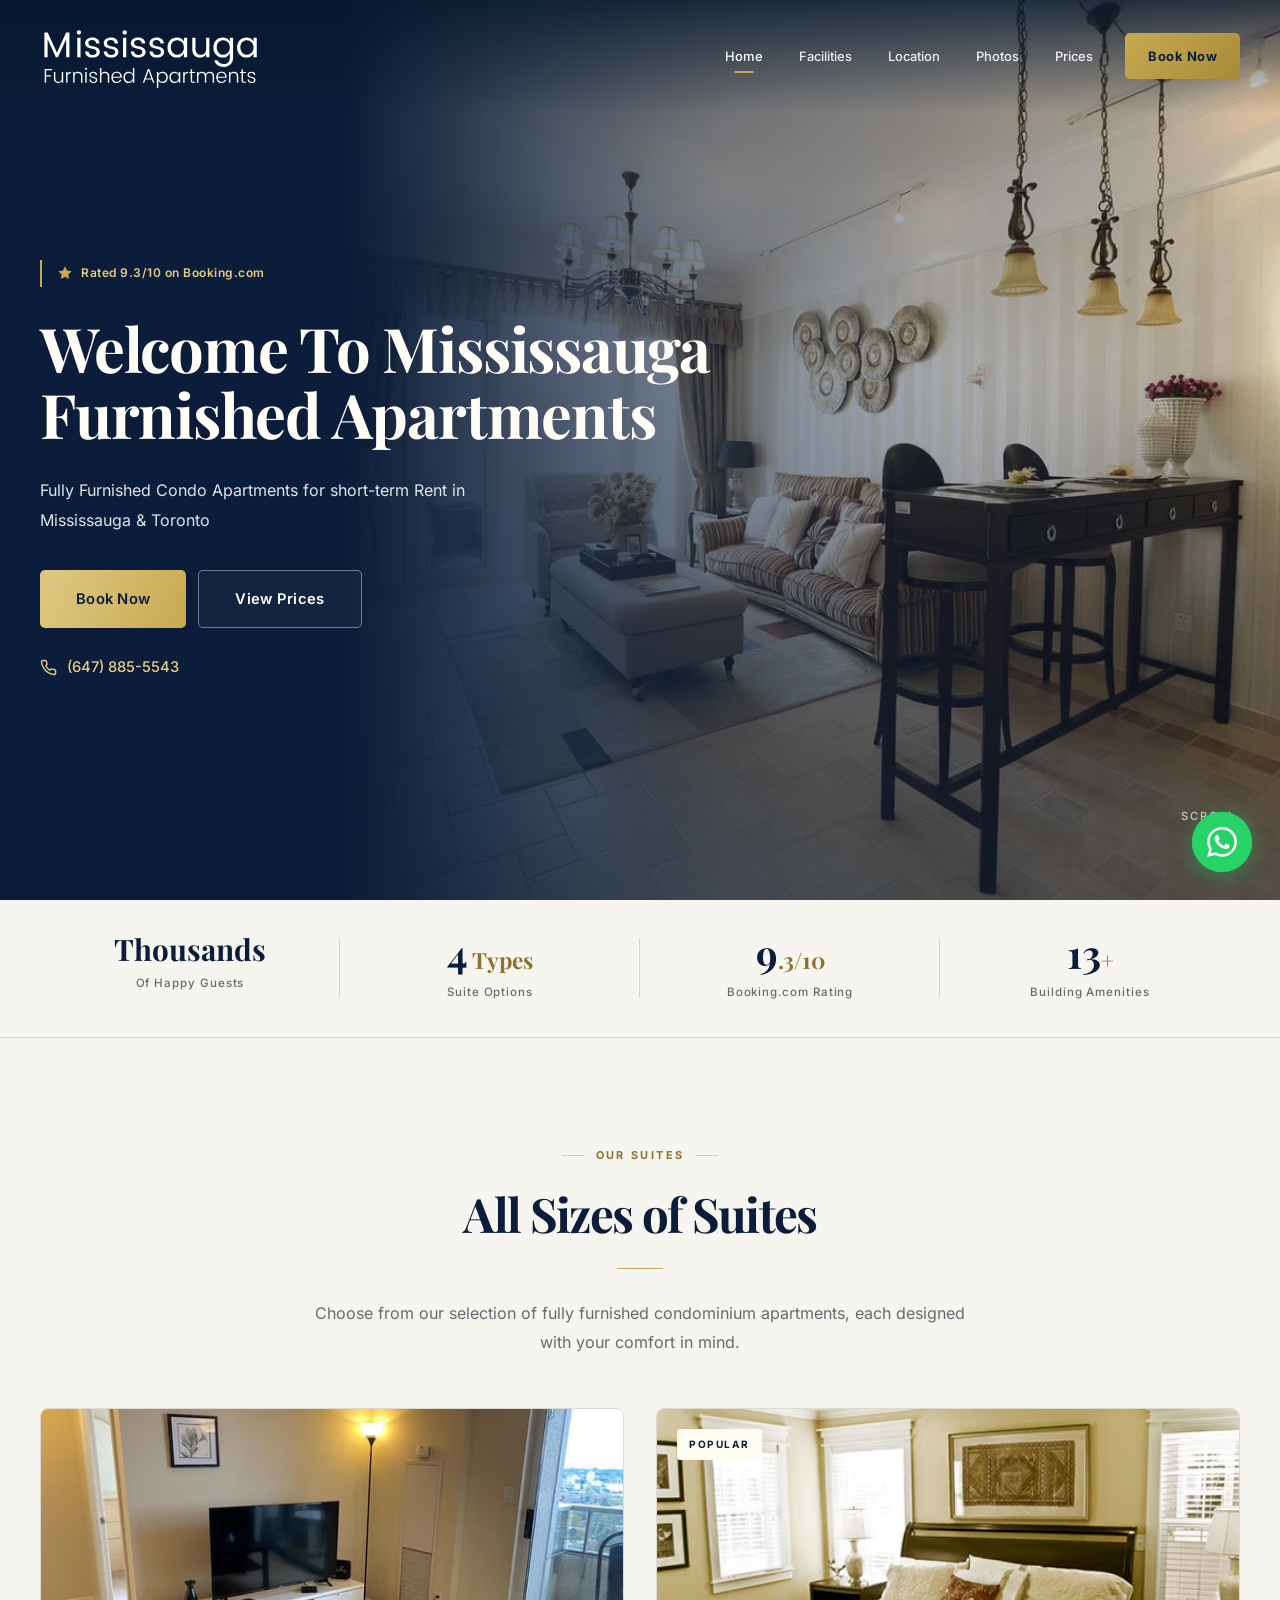
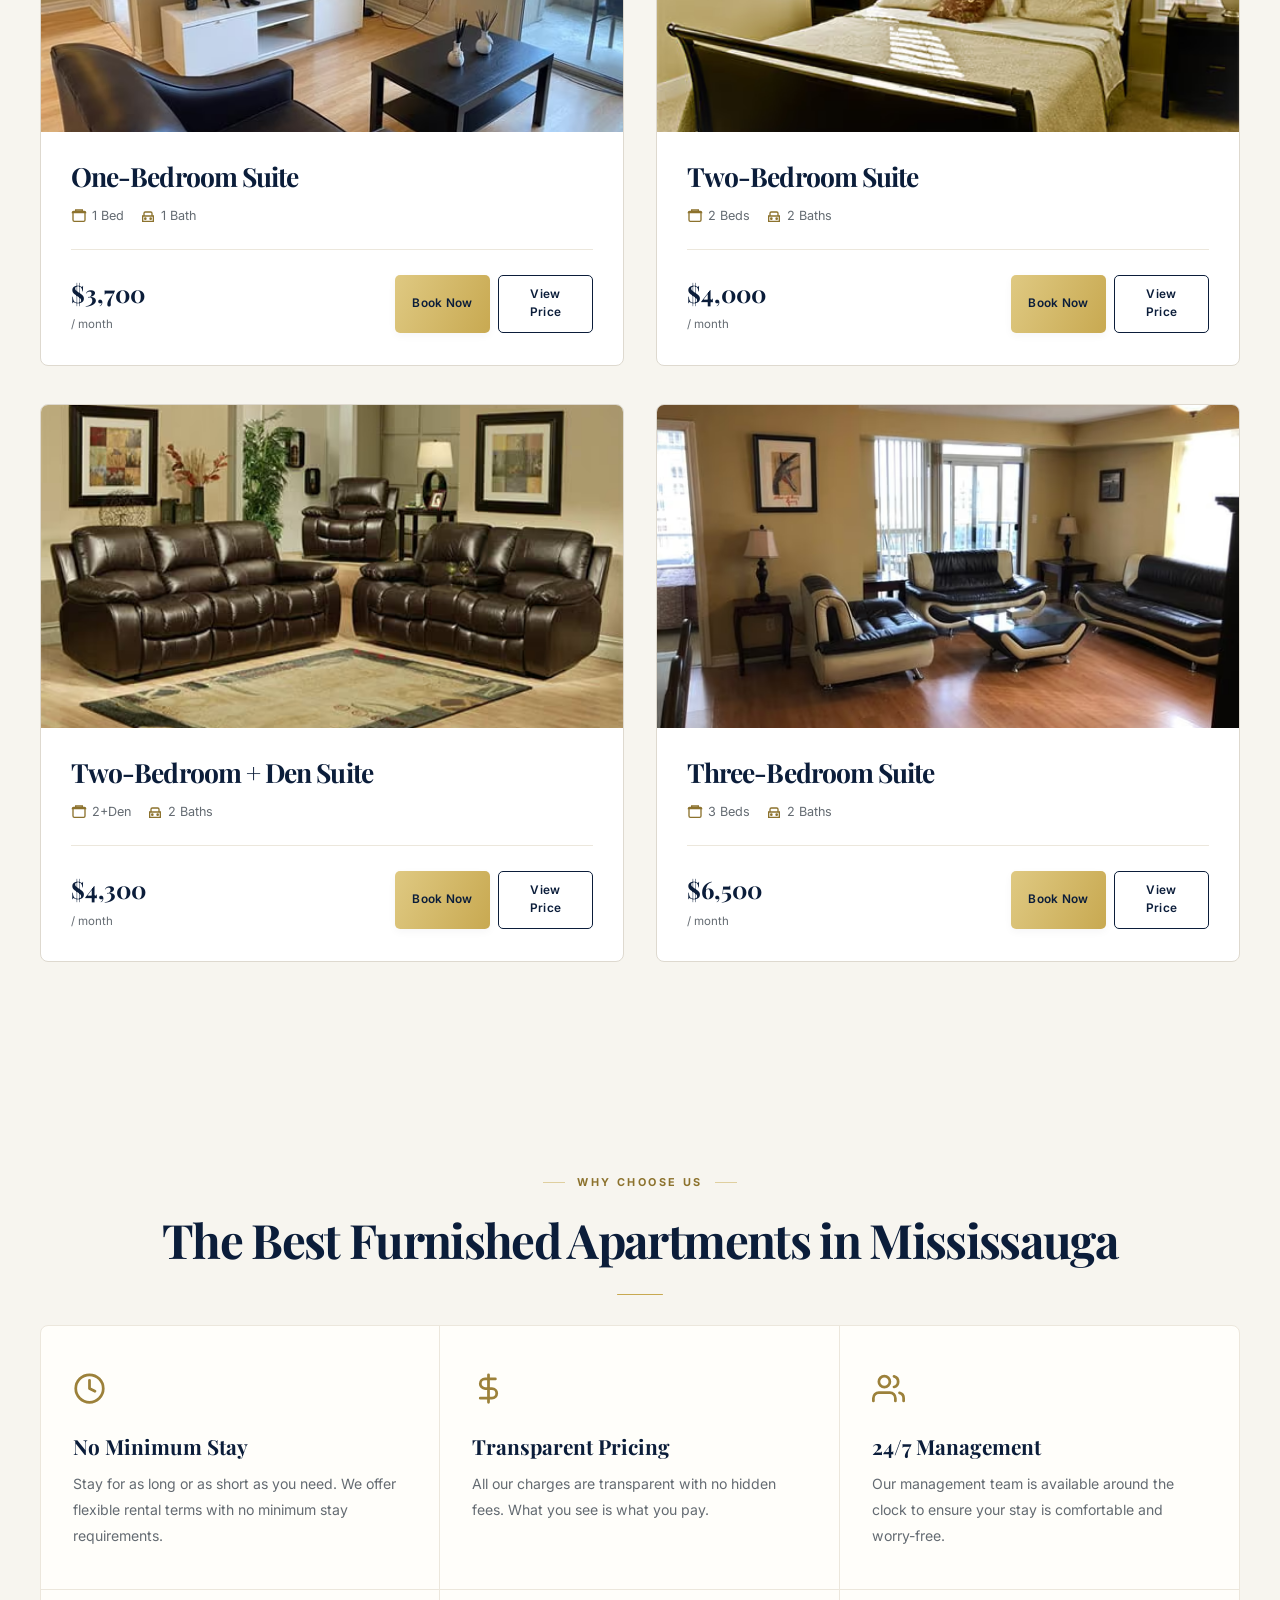
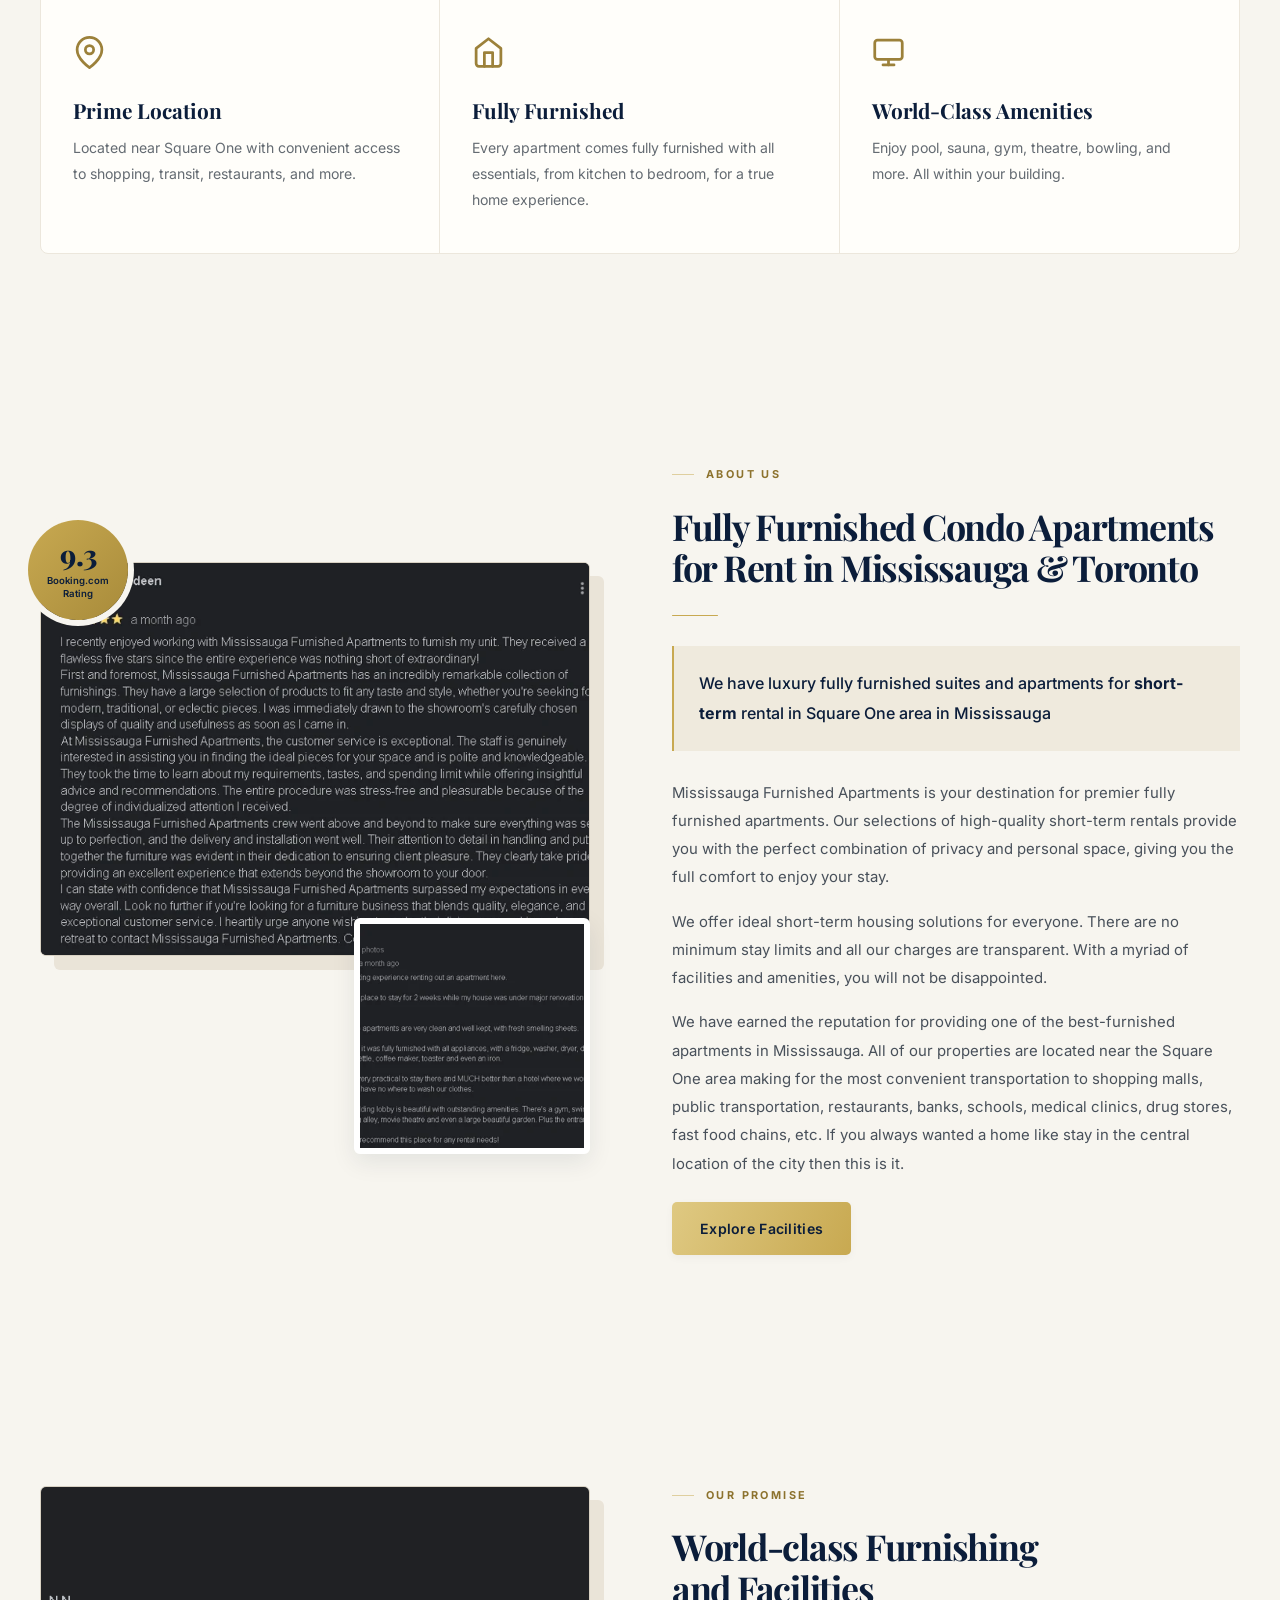
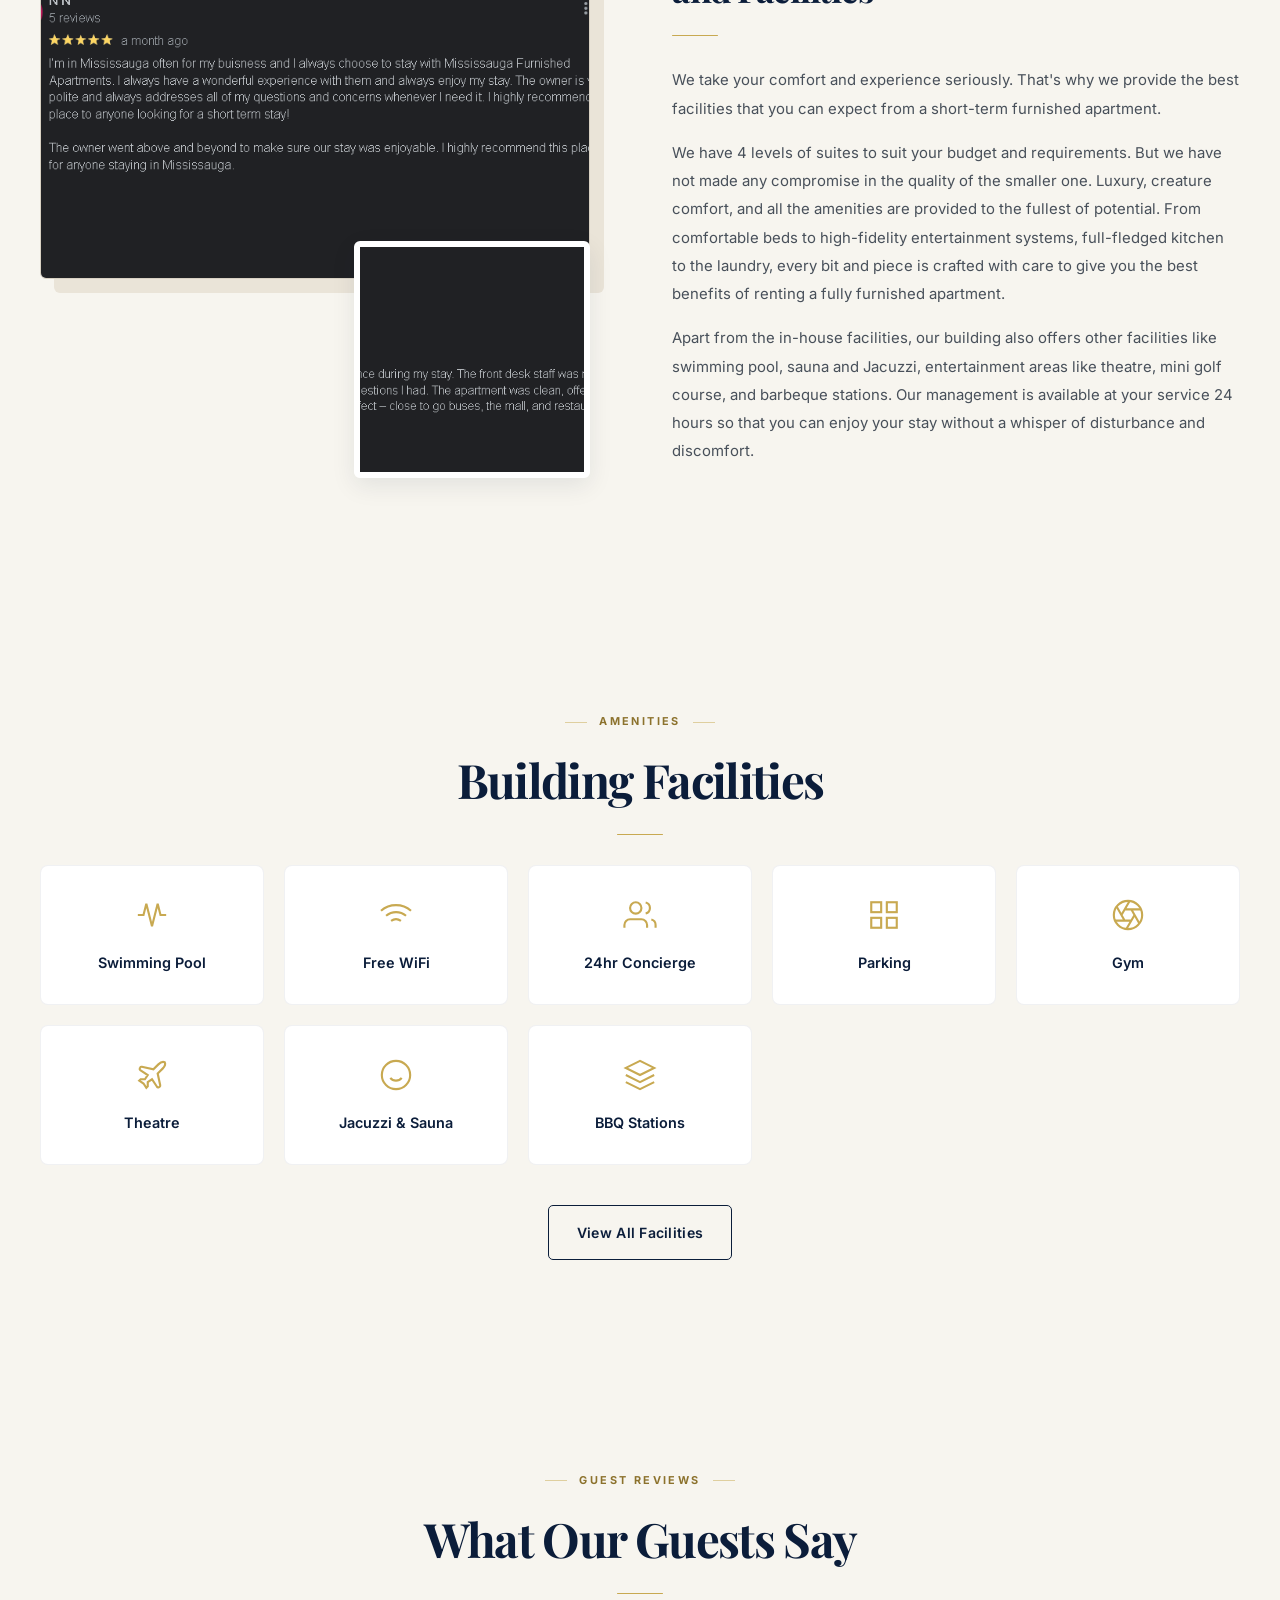
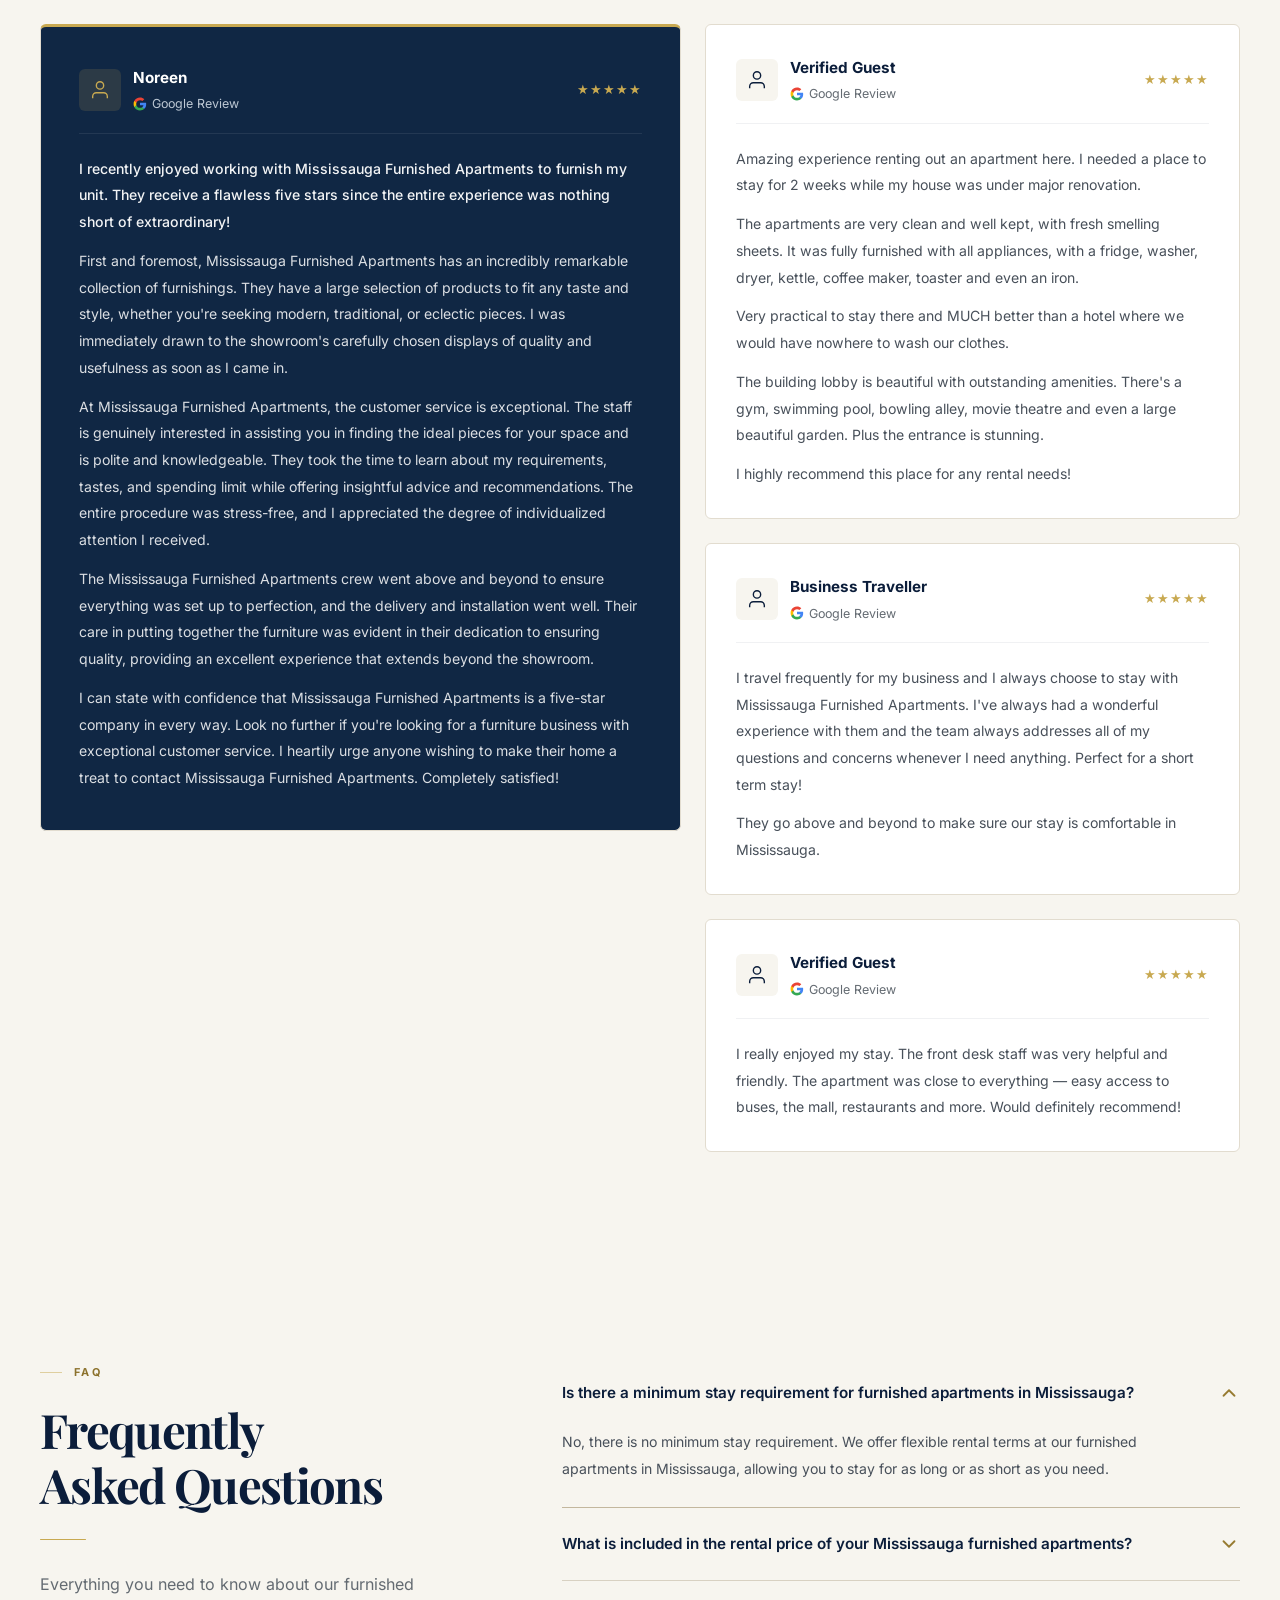
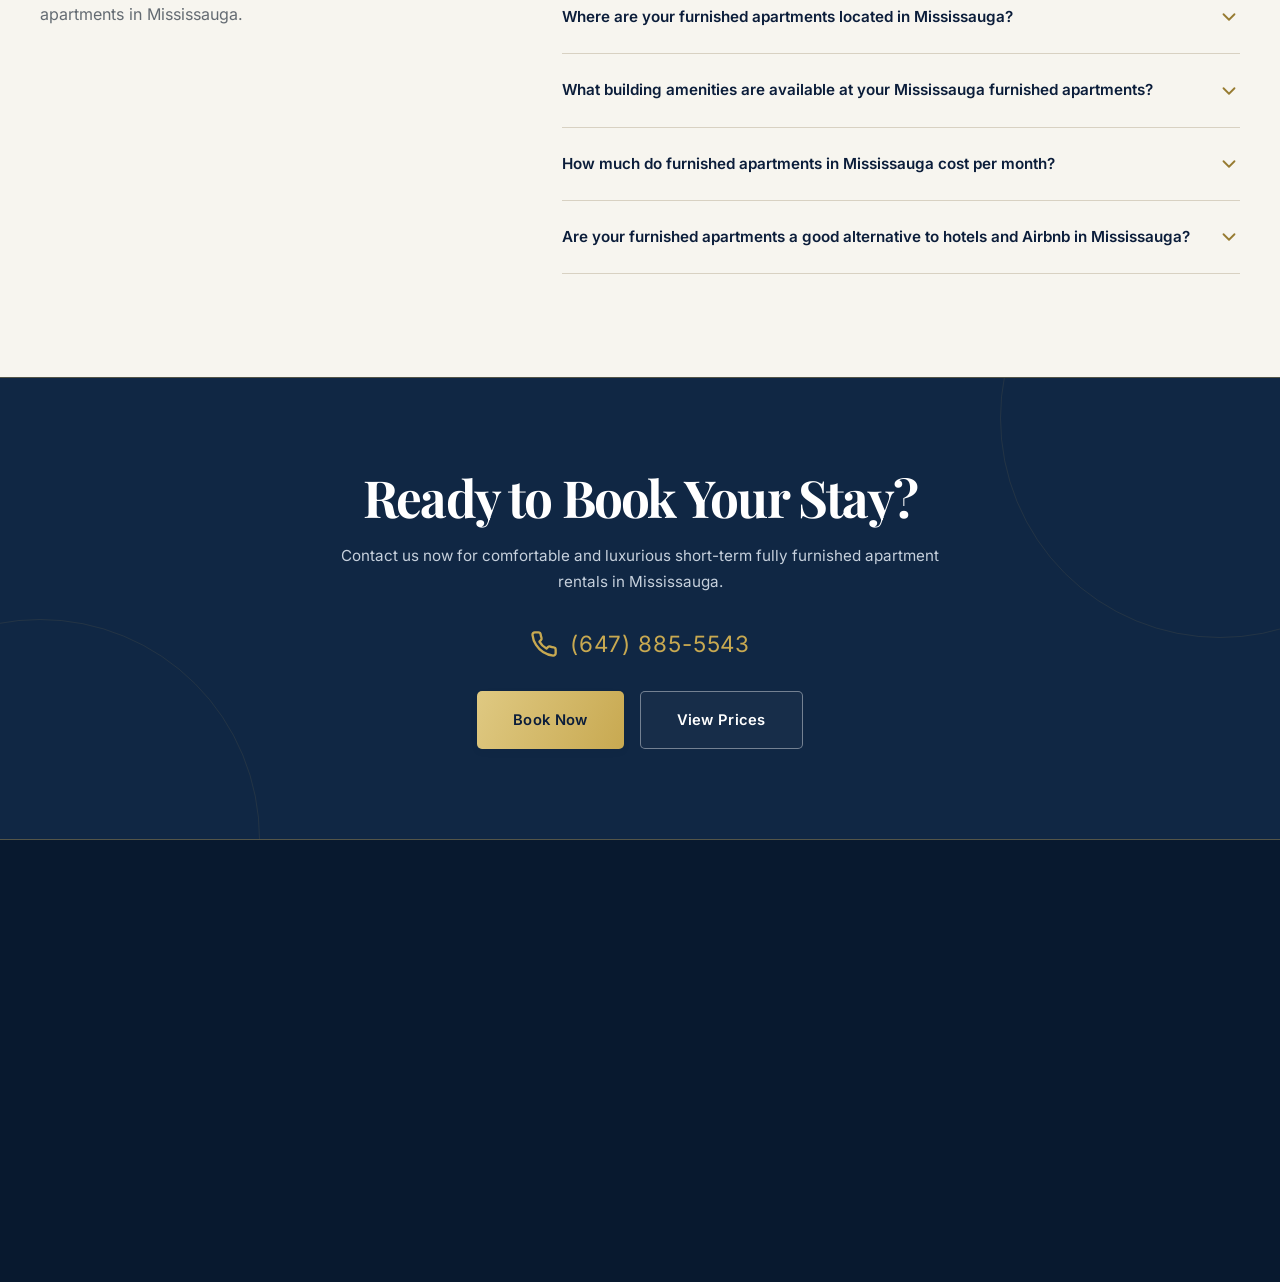
==== index.html @ 20115f2f "Upgrade website design, search metadata, loading performance and calendars" ====
<!DOCTYPE html>
<html lang="en">
<head>
  <meta charset="UTF-8">
  <meta name="viewport" content="width=device-width, initial-scale=1.0">
  <title>Mississauga Furnished Apartments | Near Square One</title>
  <meta name="description" content="Fully furnished 1-, 2- and 3-bedroom apartments near Square One in Mississauga. Explore suites, amenities and monthly rates, or request a short-term stay.">
  <meta name="robots" content="index, follow, max-snippet:-1, max-image-preview:large, max-video-preview:-1">
  <meta name="author" content="Mississauga Furnished Apartments">
  <meta name="theme-color" content="#0B1D3A">
  <meta property="og:url" content="https://mississauga-furnished-apartments.ca/">
  <meta property="og:title" content="Mississauga Furnished Apartments | Near Square One">
  <meta property="og:type" content="website">
  <meta property="og:description" content="Fully furnished 1-, 2- and 3-bedroom apartments near Square One in Mississauga. Explore suites, amenities and monthly rates, or request a short-term stay.">
  <meta property="og:image" content="https://assets.zyrosite.com/cdn-cgi/image/format=auto,w=1440,h=756,fit=crop,f=jpeg/ALpO9k4QVlsZ2wb2/whatsapp-image-2024-09-22-at-12.25.36-pm-2-d95KN5geLQuXe1zx.jpeg">
  <meta property="og:image:width" content="1440">
  <meta property="og:image:height" content="756">
  <meta property="og:image:alt" content="Fully furnished apartment suite in Mississauga near Square One">
  <meta property="og:locale" content="en_CA">
  <meta property="og:site_name" content="Mississauga Furnished Apartments">
  <meta name="twitter:card" content="summary_large_image">
  <meta name="twitter:title" content="Mississauga Furnished Apartments | Near Square One">
  <meta name="twitter:description" content="Fully furnished 1-, 2- and 3-bedroom apartments near Square One in Mississauga. Explore suites, amenities and monthly rates, or request a short-term stay.">
  <meta name="twitter:image" content="https://assets.zyrosite.com/cdn-cgi/image/format=auto,w=1440,h=756,fit=crop,f=jpeg/ALpO9k4QVlsZ2wb2/whatsapp-image-2024-09-22-at-12.25.36-pm-2-d95KN5geLQuXe1zx.jpeg">
  <meta name="twitter:image:alt" content="Fully furnished apartment suite in Mississauga near Square One">
  <link rel="canonical" href="https://mississauga-furnished-apartments.ca/">
  <link rel="icon" href="/favicon.ico" type="image/x-icon" sizes="16x16 32x32 48x48 64x64 96x96 128x128 256x256">
  <link rel="icon" href="/favicon-96.png" type="image/png" sizes="96x96">
  <link rel="apple-touch-icon" href="/apple-touch-icon.png" sizes="180x180">
  <link rel="manifest" href="/site.webmanifest">
  <link rel="preload" as="image" type="image/avif" href="/images/facility-bg-mp86rRVwpPU0ooEl-w1920-ec77679001.avif" imagesrcset="/images/facility-bg-mp86rRVwpPU0ooEl-w768-3073a7bddd.avif 768w, /images/facility-bg-mp86rRVwpPU0ooEl-w1280-a68b2f551b.avif 1280w, /images/facility-bg-mp86rRVwpPU0ooEl-w1920-ec77679001.avif 1920w" imagesizes="100vw" fetchpriority="high">
  <link rel="preload" href="/fonts/playfair-var-latin.woff2" as="font" type="font/woff2" crossorigin>
  <link rel="preload" href="/fonts/inter-var-latin.woff2" as="font" type="font/woff2" crossorigin>
  <link rel="stylesheet" href="/assets/styles.962e89ccb7.css">
  <script>document.documentElement.classList.add('js');</script>
  <script src="/assets/main.bd0d6fdb8a.js" defer></script>

  <!-- Schema.org structured data -->
  <script type="application/ld+json">
  {"@context":"https://schema.org","@graph":[{"@type":"LodgingBusiness","@id":"https://mississauga-furnished-apartments.ca/#business","name":"Mississauga Furnished Apartments","url":"https://mississauga-furnished-apartments.ca/","logo":"https://mississauga-furnished-apartments.ca/images/logdefeo-YZ97rq5DNquVJy9x-2dbbc9e1d8.svg","telephone":"+1-647-885-5543","email":"mississuga.furnished.apartments@gmail.com","address":{"@type":"PostalAddress","streetAddress":"3888 Duke of York Blvd","addressLocality":"Mississauga","addressRegion":"ON","addressCountry":"CA"},"description":"Fully furnished condominium apartments for short-term rent near Square One in Mississauga.","image":"https://assets.zyrosite.com/cdn-cgi/image/format=auto,w=1440,h=756,fit=crop,f=jpeg/ALpO9k4QVlsZ2wb2/whatsapp-image-2024-09-22-at-12.25.36-pm-2-d95KN5geLQuXe1zx.jpeg","containsPlace":[{"@type":"Accommodation","name":"One-Bedroom Suite","numberOfBedrooms":1,"numberOfBathroomsTotal":1},{"@type":"Accommodation","name":"Two-Bedroom Suite","numberOfBedrooms":2,"numberOfBathroomsTotal":2},{"@type":"Accommodation","name":"Two-Bedroom + Den Suite","numberOfBedrooms":2,"numberOfBathroomsTotal":2},{"@type":"Accommodation","name":"Three-Bedroom Suite","numberOfBedrooms":3,"numberOfBathroomsTotal":2}]},{"@type":"WebSite","@id":"https://mississauga-furnished-apartments.ca/#website","url":"https://mississauga-furnished-apartments.ca/","name":"Mississauga Furnished Apartments","inLanguage":"en-CA","publisher":{"@id":"https://mississauga-furnished-apartments.ca/#business"}},{"@type":"WebPage","@id":"https://mississauga-furnished-apartments.ca/#webpage","url":"https://mississauga-furnished-apartments.ca/","name":"Mississauga Furnished Apartments | Near Square One","description":"Fully furnished 1-, 2- and 3-bedroom apartments near Square One in Mississauga. Explore suites, amenities and monthly rates, or request a short-term stay.","inLanguage":"en-CA","isPartOf":{"@id":"https://mississauga-furnished-apartments.ca/#website"},"about":{"@id":"https://mississauga-furnished-apartments.ca/#business"},"mainEntity":{"@id":"https://mississauga-furnished-apartments.ca/#business"}}]}
  </script>
</head>
<body class="page-home">

  <a class="skip-link" href="#main">Skip to main content</a>

  <!-- Header -->
  <header class="header transparent">
    <div class="container">
      <a href="/" class="header-logo">
        <img decoding="async" src="/images/logdefeo-YZ97rq5DNquVJy9x-2dbbc9e1d8.svg" alt="Mississauga Furnished Apartments logo">
      </a>
      <nav class="header-nav" id="site-nav" aria-label="Main navigation">
        <a href="/" class="active">Home</a>
        <a href="/facilities">Facilities</a>
        <a href="/location">Location</a>
        <a href="/gallery">Photos</a>
        <a href="/pricing">Prices</a>
        <a href="/booking" class="btn-book">Book Now</a>
      </nav>
      <button class="hamburger" type="button" aria-label="Toggle menu" aria-expanded="false" aria-controls="site-nav">
        <span></span>
        <span></span>
        <span></span>
      </button>
    </div>
  </header>
  <div class="mobile-overlay"></div>

  <main id="main">

  <!-- Hero -->
  <section class="hero">
    <picture style="display:contents"><source type="image/avif" srcset="/images/facility-bg-mp86rRVwpPU0ooEl-w768-3073a7bddd.avif 768w, /images/facility-bg-mp86rRVwpPU0ooEl-w1280-a68b2f551b.avif 1280w, /images/facility-bg-mp86rRVwpPU0ooEl-w1920-ec77679001.avif 1920w" sizes="100vw"><img width="1920" height="1279" class="hero-bg" src="/images/facility-bg-mp86rRVwpPU0ooEl-w1920-f03b5ac982.webp" srcset="/images/facility-bg-mp86rRVwpPU0ooEl-w768-370ede7451.webp 768w, /images/facility-bg-mp86rRVwpPU0ooEl-w1280-33d0abe9c3.webp 1280w, /images/facility-bg-mp86rRVwpPU0ooEl-w1920-f03b5ac982.webp 1920w" sizes="100vw" alt="" fetchpriority="high" decoding="async"></picture>
    <div class="hero-overlay"></div>
    <div class="hero-content">
      <div class="hero-badge">
        <svg viewBox="0 0 24 24" fill="currentColor"><path d="M12 2l3.09 6.26L22 9.27l-5 4.87 1.18 6.88L12 17.77l-6.18 3.25L7 14.14 2 9.27l6.91-1.01L12 2z"/></svg>
        Rated 9.3/10 on Booking.com
      </div>
      <h1>Welcome To Mississauga Furnished Apartments</h1>
      <p class="hero-subtitle">Fully Furnished Condo Apartments for short-term Rent in Mississauga &amp; Toronto</p>
      <div class="hero-actions">
        <a href="/booking" class="btn btn-primary btn-lg">Book Now</a>
        <a href="/pricing" class="btn btn-secondary btn-lg">View Prices</a>
      </div>
      <a href="tel:6478855543" class="hero-phone">
        <svg viewBox="0 0 24 24" fill="none" stroke="currentColor" stroke-width="2" stroke-linecap="round" stroke-linejoin="round"><path d="M22 16.92v3a2 2 0 0 1-2.18 2 19.79 19.79 0 0 1-8.63-3.07 19.5 19.5 0 0 1-6-6 19.79 19.79 0 0 1-3.07-8.67A2 2 0 0 1 4.11 2h3a2 2 0 0 1 2 1.72 12.84 12.84 0 0 0 .7 2.81 2 2 0 0 1-.45 2.11L8.09 9.91a16 16 0 0 0 6 6l1.27-1.27a2 2 0 0 1 2.11-.45 12.84 12.84 0 0 0 2.81.7A2 2 0 0 1 22 16.92z"/></svg>
        (647) 885-5543
      </a>
    </div>
    <div class="hero-scroll">
      <span>Scroll</span>
      <div class="hero-scroll-line"></div>
    </div>
  </section>

  <!-- Stats Section -->
  <section class="stats-section">
    <div class="container">
      <div class="stats-grid stagger-children">
        <div class="stat-item">
          <div class="stat-number stat-text-only">Thousands</div>
          <div class="stat-label">Of Happy Guests</div>
        </div>
        <div class="stat-item">
          <div class="stat-number" data-count="4">4<span class="counter-suffix"> Types</span></div>
          <div class="stat-label">Suite Options</div>
        </div>
        <div class="stat-item">
          <div class="stat-number" data-count="9">9<span class="counter-suffix">.3/10</span></div>
          <div class="stat-label">Booking.com Rating</div>
        </div>
        <div class="stat-item">
          <div class="stat-number" data-count="13">13<span class="counter-suffix">+</span></div>
          <div class="stat-label">Building Amenities</div>
        </div>
      </div>
    </div>
  </section>

  <!-- Suite Types -->
  <section class="section-padding bg-off-white">
    <div class="container">
      <div class="text-center fade-up">
        <span class="section-label">Our Suites</span>
        <h2 class="section-title">All Sizes of Suites</h2>
        <div class="divider"></div>
        <p class="section-subtitle">Choose from our selection of fully furnished condominium apartments, each designed with your comfort in mind.</p>
      </div>
      <div class="suites-grid stagger-children">
        <div class="suite-card fade-up">
          <div class="suite-card-img">
            <picture style="display:contents"><source type="image/avif" srcset="/images/whatsapp-image-2024-09-22-at-12-25-36-pm-21-Yyv3ev7B7OcyDBGE-w600-961945b06f.avif"><img src="/images/whatsapp-image-2024-09-22-at-12-25-36-pm-21-Yyv3ev7B7OcyDBGE-w600-e397bab943.webp" alt="One-Bedroom Suite" width="600" height="440" loading="lazy" decoding="async"></picture>
          </div>
          <div class="suite-card-body">
            <h3>One-Bedroom Suite</h3>
            <div class="suite-card-specs">
              <span><svg width="16" height="16" viewBox="0 0 24 24" fill="none" stroke="currentColor" stroke-width="2"><path d="M3 7v11a2 2 0 002 2h14a2 2 0 002-2V7"/><path d="M2 7h20v0a2 2 0 00-2-2H4a2 2 0 00-2 2v0z"/><path d="M7 5V3h10v2"/></svg> 1 Bed</span>
              <span><svg width="16" height="16" viewBox="0 0 24 24" fill="none" stroke="currentColor" stroke-width="2"><path d="M4 12h16v8H4z"/><path d="M6 12V8a2 2 0 012-2h8a2 2 0 012 2v4"/><circle cx="8" cy="16" r="1"/><circle cx="16" cy="16" r="1"/></svg> 1 Bath</span>
            </div>
            <div class="suite-card-price">$3,700 <span>/ month</span></div>
            <div class="suite-card-actions">
              <a href="/booking" class="btn btn-primary btn-sm">Book Now</a>
              <a href="/pricing" class="btn btn-outline btn-sm">View Price</a>
            </div>
          </div>
        </div>
        <div class="suite-card fade-up">
          <div class="suite-card-img">
            <picture style="display:contents"><source type="image/avif" srcset="/images/room-2-1-mxBlnQnDR4H6J83v-w600-5f2ed302bc.avif"><img src="/images/room-2-1-mxBlnQnDR4H6J83v-w600-4992b6fec9.webp" alt="Two-Bedroom Suite" width="600" height="440" loading="lazy" decoding="async"></picture>
            <span class="suite-card-badge">Popular</span>
          </div>
          <div class="suite-card-body">
            <h3>Two-Bedroom Suite</h3>
            <div class="suite-card-specs">
              <span><svg width="16" height="16" viewBox="0 0 24 24" fill="none" stroke="currentColor" stroke-width="2"><path d="M3 7v11a2 2 0 002 2h14a2 2 0 002-2V7"/><path d="M2 7h20v0a2 2 0 00-2-2H4a2 2 0 00-2 2v0z"/><path d="M7 5V3h10v2"/></svg> 2 Beds</span>
              <span><svg width="16" height="16" viewBox="0 0 24 24" fill="none" stroke="currentColor" stroke-width="2"><path d="M4 12h16v8H4z"/><path d="M6 12V8a2 2 0 012-2h8a2 2 0 012 2v4"/><circle cx="8" cy="16" r="1"/><circle cx="16" cy="16" r="1"/></svg> 2 Baths</span>
            </div>
            <div class="suite-card-price">$4,000 <span>/ month</span></div>
            <div class="suite-card-actions">
              <a href="/booking" class="btn btn-primary btn-sm">Book Now</a>
              <a href="/pricing" class="btn btn-outline btn-sm">View Price</a>
            </div>
          </div>
        </div>
        <div class="suite-card fade-up">
          <div class="suite-card-img">
            <picture style="display:contents"><source type="image/avif" srcset="/images/room-3-dJoBkVkXRgIMx4x3-w600-7db0133ca1.avif"><img src="/images/room-3-dJoBkVkXRgIMx4x3-w600-ce362d43ea.webp" alt="Two-Bedroom Plus Den Suite" width="600" height="440" loading="lazy" decoding="async"></picture>
          </div>
          <div class="suite-card-body">
            <h3>Two-Bedroom + Den Suite</h3>
            <div class="suite-card-specs">
              <span><svg width="16" height="16" viewBox="0 0 24 24" fill="none" stroke="currentColor" stroke-width="2"><path d="M3 7v11a2 2 0 002 2h14a2 2 0 002-2V7"/><path d="M2 7h20v0a2 2 0 00-2-2H4a2 2 0 00-2 2v0z"/><path d="M7 5V3h10v2"/></svg> 2+Den</span>
              <span><svg width="16" height="16" viewBox="0 0 24 24" fill="none" stroke="currentColor" stroke-width="2"><path d="M4 12h16v8H4z"/><path d="M6 12V8a2 2 0 012-2h8a2 2 0 012 2v4"/><circle cx="8" cy="16" r="1"/><circle cx="16" cy="16" r="1"/></svg> 2 Baths</span>
            </div>
            <div class="suite-card-price">$4,300 <span>/ month</span></div>
            <div class="suite-card-actions">
              <a href="/booking" class="btn btn-primary btn-sm">Book Now</a>
              <a href="/pricing" class="btn btn-outline btn-sm">View Price</a>
            </div>
          </div>
        </div>
        <div class="suite-card fade-up">
          <div class="suite-card-img">
            <picture style="display:contents"><source type="image/avif" srcset="/images/whatsapp-image-2024-09-22-at-12-25-36-pm-2-d95KN5geLQuXe1zx-w600-c8105e5b69.avif"><img src="/images/whatsapp-image-2024-09-22-at-12-25-36-pm-2-d95KN5geLQuXe1zx-w600-db157282cc.webp" alt="Three-Bedroom Suite" width="600" height="440" loading="lazy" decoding="async"></picture>
          </div>
          <div class="suite-card-body">
            <h3>Three-Bedroom Suite</h3>
            <div class="suite-card-specs">
              <span><svg width="16" height="16" viewBox="0 0 24 24" fill="none" stroke="currentColor" stroke-width="2"><path d="M3 7v11a2 2 0 002 2h14a2 2 0 002-2V7"/><path d="M2 7h20v0a2 2 0 00-2-2H4a2 2 0 00-2 2v0z"/><path d="M7 5V3h10v2"/></svg> 3 Beds</span>
              <span><svg width="16" height="16" viewBox="0 0 24 24" fill="none" stroke="currentColor" stroke-width="2"><path d="M4 12h16v8H4z"/><path d="M6 12V8a2 2 0 012-2h8a2 2 0 012 2v4"/><circle cx="8" cy="16" r="1"/><circle cx="16" cy="16" r="1"/></svg> 2 Baths</span>
            </div>
            <div class="suite-card-price">$6,500 <span>/ month</span></div>
            <div class="suite-card-actions">
              <a href="/booking" class="btn btn-primary btn-sm">Book Now</a>
              <a href="/pricing" class="btn btn-outline btn-sm">View Price</a>
            </div>
          </div>
        </div>
      </div>
    </div>
  </section>

  <!-- Why Choose Us -->
  <section class="section-padding">
    <div class="container">
      <div class="text-center fade-up">
        <span class="section-label">Why Choose Us</span>
        <h2 class="section-title">The Best Furnished Apartments in Mississauga</h2>
        <div class="divider"></div>
      </div>
      <div class="features-grid stagger-children">
        <div class="feature-card fade-up">
          <div class="feature-icon">
            <svg viewBox="0 0 24 24" fill="none" stroke="currentColor" stroke-width="2" stroke-linecap="round" stroke-linejoin="round"><circle cx="12" cy="12" r="10"/><polyline points="12 6 12 12 16 14"/></svg>
          </div>
          <h4>No Minimum Stay</h4>
          <p>Stay for as long or as short as you need. We offer flexible rental terms with no minimum stay requirements.</p>
        </div>
        <div class="feature-card fade-up">
          <div class="feature-icon">
            <svg viewBox="0 0 24 24" fill="none" stroke="currentColor" stroke-width="2" stroke-linecap="round" stroke-linejoin="round"><path d="M12 2v20M17 5H9.5a3.5 3.5 0 000 7h5a3.5 3.5 0 010 7H6"/></svg>
          </div>
          <h4>Transparent Pricing</h4>
          <p>All our charges are transparent with no hidden fees. What you see is what you pay.</p>
        </div>
        <div class="feature-card fade-up">
          <div class="feature-icon">
            <svg viewBox="0 0 24 24" fill="none" stroke="currentColor" stroke-width="2" stroke-linecap="round" stroke-linejoin="round"><path d="M17 21v-2a4 4 0 00-4-4H5a4 4 0 00-4 4v2"/><circle cx="9" cy="7" r="4"/><path d="M23 21v-2a4 4 0 00-3-3.87"/><path d="M16 3.13a4 4 0 010 7.75"/></svg>
          </div>
          <h4>24/7 Management</h4>
          <p>Our management team is available around the clock to ensure your stay is comfortable and worry-free.</p>
        </div>
        <div class="feature-card fade-up">
          <div class="feature-icon">
            <svg viewBox="0 0 24 24" fill="none" stroke="currentColor" stroke-width="2" stroke-linecap="round" stroke-linejoin="round"><path d="M21 10c0 7-9 13-9 13s-9-6-9-13a9 9 0 0118 0z"/><circle cx="12" cy="10" r="3"/></svg>
          </div>
          <h4>Prime Location</h4>
          <p>Located near Square One with convenient access to shopping, transit, restaurants, and more.</p>
        </div>
        <div class="feature-card fade-up">
          <div class="feature-icon">
            <svg viewBox="0 0 24 24" fill="none" stroke="currentColor" stroke-width="2" stroke-linecap="round" stroke-linejoin="round"><path d="M3 9l9-7 9 7v11a2 2 0 01-2 2H5a2 2 0 01-2-2z"/><polyline points="9 22 9 12 15 12 15 22"/></svg>
          </div>
          <h4>Fully Furnished</h4>
          <p>Every apartment comes fully furnished with all essentials, from kitchen to bedroom, for a true home experience.</p>
        </div>
        <div class="feature-card fade-up">
          <div class="feature-icon">
            <svg viewBox="0 0 24 24" fill="none" stroke="currentColor" stroke-width="2" stroke-linecap="round" stroke-linejoin="round"><rect x="2" y="3" width="20" height="14" rx="2" ry="2"/><line x1="8" y1="21" x2="16" y2="21"/><line x1="12" y1="17" x2="12" y2="21"/></svg>
          </div>
          <h4>World-Class Amenities</h4>
          <p>Enjoy pool, sauna, gym, theatre, bowling, and more. All within your building.</p>
        </div>
      </div>
    </div>
  </section>

  <!-- About Us -->
  <section class="section-padding bg-off-white">
    <div class="container">
      <div class="about-grid">
        <div class="about-images fade-up">
          <div class="about-img-main">
            <img src="/images/image-59-dOq7kx5jvlIO5Ebb-w700-dd6c9c6132.webp" alt="Mississauga Furnished Apartments interior" width="700" height="500" loading="lazy" decoding="async">
          </div>
          <div class="about-img-secondary">
            <img src="/images/image-58-dWxwkJW6BXH468nQ-w300-8697398759.webp" alt="Mississauga Furnished Apartments living room" width="300" height="300" loading="lazy" decoding="async">
          </div>
          <div class="about-experience-badge">
            <span class="number">9.3</span>
            <span class="text">Booking.com<br>Rating</span>
          </div>
        </div>
        <div class="about-content fade-up">
          <span class="section-label">About Us</span>
          <h2>Fully Furnished Condo Apartments for Rent in Mississauga &amp; Toronto</h2>
          <div class="divider" style="margin-left:0;"></div>
          <div class="about-highlight">
            <p>We have luxury fully furnished suites and apartments for <strong>short-term</strong> rental in Square One area in Mississauga</p>
          </div>
          <p>Mississauga Furnished Apartments is your destination for premier fully furnished apartments. Our selections of high-quality short-term rentals provide you with the perfect combination of privacy and personal space, giving you the full comfort to enjoy your stay.</p>
          <p>We offer ideal short-term housing solutions for everyone. There are no minimum stay limits and all our charges are transparent. With a myriad of facilities and amenities, you will not be disappointed.</p>
          <p>We have earned the reputation for providing one of the best-furnished apartments in Mississauga. All of our properties are located near the Square One area making for the most convenient transportation to shopping malls, public transportation, restaurants, banks, schools, medical clinics, drug stores, fast food chains, etc. If you always wanted a home like stay in the central location of the city then this is it.</p>
          <a href="/facilities" class="btn btn-primary" style="margin-top: 8px;">Explore Facilities</a>
        </div>
      </div>
    </div>
  </section>

  <!-- World-class Furnishing -->
  <section class="section-padding">
    <div class="container">
      <div class="about-grid" style="direction: rtl;">
        <div class="about-content fade-up" style="direction: ltr;">
          <span class="section-label">Our Promise</span>
          <h2>World-class Furnishing and Facilities</h2>
          <div class="divider" style="margin-left:0;"></div>
          <p>We take your comfort and experience seriously. That's why we provide the best facilities that you can expect from a short-term furnished apartment.</p>
          <p>We have 4 levels of suites to suit your budget and requirements. But we have not made any compromise in the quality of the smaller one. Luxury, creature comfort, and all the amenities are provided to the fullest of potential. From comfortable beds to high-fidelity entertainment systems, full-fledged kitchen to the laundry, every bit and piece is crafted with care to give you the best benefits of renting a fully furnished apartment.</p>
          <p>Apart from the in-house facilities, our building also offers other facilities like swimming pool, sauna and Jacuzzi, entertainment areas like theatre, mini golf course, and barbeque stations. Our management is available at your service 24 hours so that you can enjoy your stay without a whisper of disturbance and discomfort.</p>
        </div>
        <div class="about-images fade-up" style="direction: ltr;">
          <div class="about-img-main">
            <img src="/images/image-61-dOq7kx5jpBhDknxJ-w700-3efa2af5bf.png" alt="World-class furnishing and facilities" width="700" height="500" loading="lazy" decoding="async">
          </div>
          <div class="about-img-secondary">
            <img src="/images/image-60-mk3yOjpNGjiVBeBj-w300-f0fd946341.png" alt="Premium apartment amenities" width="300" height="300" loading="lazy" decoding="async">
          </div>
        </div>
      </div>
    </div>
  </section>

  <!-- Facilities Preview -->
  <section class="section-padding bg-off-white">
    <div class="container">
      <div class="text-center fade-up">
        <span class="section-label">Amenities</span>
        <h2 class="section-title">Building Facilities</h2>
        <div class="divider"></div>
      </div>
      <div class="facilities-scroll fade-up stagger-children">
        <div class="facility-mini-card">
          <svg viewBox="0 0 24 24" fill="none" stroke="currentColor" stroke-width="1.5"><path d="M2 12h4l2-8 4 16 4-16 2 8h4"/></svg>
          <h4>Swimming Pool</h4>
        </div>
        <div class="facility-mini-card">
          <svg viewBox="0 0 24 24" fill="none" stroke="currentColor" stroke-width="1.5"><path d="M5 12.55a11 11 0 0114.08 0"/><path d="M1.42 9a16 16 0 0121.16 0"/><path d="M8.53 16.11a6 6 0 016.95 0"/><line x1="12" y1="20" x2="12.01" y2="20"/></svg>
          <h4>Free WiFi</h4>
        </div>
        <div class="facility-mini-card">
          <svg viewBox="0 0 24 24" fill="none" stroke="currentColor" stroke-width="1.5"><path d="M17 21v-2a4 4 0 00-4-4H5a4 4 0 00-4 4v2"/><circle cx="9" cy="7" r="4"/><path d="M23 21v-2a4 4 0 00-3-3.87"/><path d="M16 3.13a4 4 0 010 7.75"/></svg>
          <h4>24hr Concierge</h4>
        </div>
        <div class="facility-mini-card">
          <svg viewBox="0 0 24 24" fill="none" stroke="currentColor" stroke-width="1.5"><rect x="3" y="3" width="7" height="7"/><rect x="14" y="3" width="7" height="7"/><rect x="14" y="14" width="7" height="7"/><rect x="3" y="14" width="7" height="7"/></svg>
          <h4>Parking</h4>
        </div>
        <div class="facility-mini-card">
          <svg viewBox="0 0 24 24" fill="none" stroke="currentColor" stroke-width="1.5"><circle cx="12" cy="12" r="10"/><path d="M14.31 8l5.74 9.94M9.69 8h11.48M7.38 12l5.74-9.94M9.69 16L3.95 6.06M14.31 16H2.83M16.62 12l-5.74 9.94"/></svg>
          <h4>Gym</h4>
        </div>
        <div class="facility-mini-card">
          <svg viewBox="0 0 24 24" fill="none" stroke="currentColor" stroke-width="1.5"><path d="M17.8 19.2L16 11l3.5-3.5C21 6 21.5 4 21 3c-1-.5-3 0-4.5 1.5L13 8 4.8 6.2c-.5-.1-.9.1-1.1.5l-.3.5c-.2.5-.1 1 .3 1.3L9 12l-2 3H4l-1 1 3 2 2 3 1-1v-3l3-2 3.5 5.3c.3.4.8.5 1.3.3l.5-.2c.4-.3.6-.7.5-1.2z"/></svg>
          <h4>Theatre</h4>
        </div>
        <div class="facility-mini-card">
          <svg viewBox="0 0 24 24" fill="none" stroke="currentColor" stroke-width="1.5"><circle cx="12" cy="12" r="10"/><path d="M8 14s1.5 2 4 2 4-2 4-2"/><line x1="9" y1="9" x2="9.01" y2="9"/><line x1="15" y1="9" x2="15.01" y2="9"/></svg>
          <h4>Jacuzzi &amp; Sauna</h4>
        </div>
        <div class="facility-mini-card">
          <svg viewBox="0 0 24 24" fill="none" stroke="currentColor" stroke-width="1.5"><path d="M12 2L2 7l10 5 10-5-10-5z"/><path d="M2 17l10 5 10-5"/><path d="M2 12l10 5 10-5"/></svg>
          <h4>BBQ Stations</h4>
        </div>
      </div>
      <div class="text-center fade-up" style="margin-top: 40px;">
        <a href="/facilities" class="btn btn-outline">View All Facilities</a>
      </div>
    </div>
  </section>

  <!-- Testimonials -->
  <section class="section-padding">
    <div class="container">
      <div class="text-center fade-up">
        <span class="section-label">Guest Reviews</span>
        <h2 class="section-title">What Our Guests Say</h2>
        <div class="divider"></div>
      </div>
      <div class="reviews-masonry stagger-children">

        <!-- Review 1 - Featured long review -->
        <div class="review-card review-featured fade-up">
          <div class="review-header">
            <div class="review-avatar">
              <svg viewBox="0 0 24 24" fill="none" stroke="currentColor" stroke-width="1.5"><path d="M20 21v-2a4 4 0 00-4-4H8a4 4 0 00-4 4v2"/><circle cx="12" cy="7" r="4"/></svg>
            </div>
            <div>
              <p class="review-author">Noreen</p>
              <div class="review-source">
                <svg class="google-icon" viewBox="0 0 24 24" width="14" height="14"><path d="M22.56 12.25c0-.78-.07-1.53-.2-2.25H12v4.26h5.92a5.06 5.06 0 01-2.2 3.32v2.77h3.57c2.08-1.92 3.28-4.74 3.28-8.1z" fill="#4285F4"/><path d="M12 23c2.97 0 5.46-.98 7.28-2.66l-3.57-2.77c-.98.66-2.23 1.06-3.71 1.06-2.86 0-5.29-1.93-6.16-4.53H2.18v2.84C3.99 20.53 7.7 23 12 23z" fill="#34A853"/><path d="M5.84 14.09c-.22-.66-.35-1.36-.35-2.09s.13-1.43.35-2.09V7.07H2.18C1.43 8.55 1 10.22 1 12s.43 3.45 1.18 4.93l2.85-2.22.81-.62z" fill="#FBBC05"/><path d="M12 5.38c1.62 0 3.06.56 4.21 1.64l3.15-3.15C17.45 2.09 14.97 1 12 1 7.7 1 3.99 3.47 2.18 7.07l3.66 2.84c.87-2.6 3.3-4.53 6.16-4.53z" fill="#EA4335"/></svg>
                <span>Google Review</span>
              </div>
            </div>
            <div class="review-stars">&#9733;&#9733;&#9733;&#9733;&#9733;</div>
          </div>
          <div class="review-body">
            <p>I recently enjoyed working with Mississauga Furnished Apartments to furnish my unit. They receive a flawless five stars since the entire experience was nothing short of extraordinary!</p>
            <p>First and foremost, Mississauga Furnished Apartments has an incredibly remarkable collection of furnishings. They have a large selection of products to fit any taste and style, whether you're seeking modern, traditional, or eclectic pieces. I was immediately drawn to the showroom's carefully chosen displays of quality and usefulness as soon as I came in.</p>
            <p>At Mississauga Furnished Apartments, the customer service is exceptional. The staff is genuinely interested in assisting you in finding the ideal pieces for your space and is polite and knowledgeable. They took the time to learn about my requirements, tastes, and spending limit while offering insightful advice and recommendations. The entire procedure was stress-free, and I appreciated the degree of individualized attention I received.</p>
            <p>The Mississauga Furnished Apartments crew went above and beyond to ensure everything was set up to perfection, and the delivery and installation went well. Their care in putting together the furniture was evident in their dedication to ensuring quality, providing an excellent experience that extends beyond the showroom.</p>
            <p>I can state with confidence that Mississauga Furnished Apartments is a five-star company in every way. Look no further if you're looking for a furniture business with exceptional customer service. I heartily urge anyone wishing to make their home a treat to contact Mississauga Furnished Apartments. Completely satisfied!</p>
          </div>
        </div>

        <!-- Review 2 - With photos mention -->
        <div class="review-card fade-up">
          <div class="review-header">
            <div class="review-avatar">
              <svg viewBox="0 0 24 24" fill="none" stroke="currentColor" stroke-width="1.5"><path d="M20 21v-2a4 4 0 00-4-4H8a4 4 0 00-4 4v2"/><circle cx="12" cy="7" r="4"/></svg>
            </div>
            <div>
              <p class="review-author">Verified Guest</p>
              <div class="review-source">
                <svg class="google-icon" viewBox="0 0 24 24" width="14" height="14"><path d="M22.56 12.25c0-.78-.07-1.53-.2-2.25H12v4.26h5.92a5.06 5.06 0 01-2.2 3.32v2.77h3.57c2.08-1.92 3.28-4.74 3.28-8.1z" fill="#4285F4"/><path d="M12 23c2.97 0 5.46-.98 7.28-2.66l-3.57-2.77c-.98.66-2.23 1.06-3.71 1.06-2.86 0-5.29-1.93-6.16-4.53H2.18v2.84C3.99 20.53 7.7 23 12 23z" fill="#34A853"/><path d="M5.84 14.09c-.22-.66-.35-1.36-.35-2.09s.13-1.43.35-2.09V7.07H2.18C1.43 8.55 1 10.22 1 12s.43 3.45 1.18 4.93l2.85-2.22.81-.62z" fill="#FBBC05"/><path d="M12 5.38c1.62 0 3.06.56 4.21 1.64l3.15-3.15C17.45 2.09 14.97 1 12 1 7.7 1 3.99 3.47 2.18 7.07l3.66 2.84c.87-2.6 3.3-4.53 6.16-4.53z" fill="#EA4335"/></svg>
                <span>Google Review</span>
              </div>
            </div>
            <div class="review-stars">&#9733;&#9733;&#9733;&#9733;&#9733;</div>
          </div>
          <div class="review-body">
            <p>Amazing experience renting out an apartment here. I needed a place to stay for 2 weeks while my house was under major renovation.</p>
            <p>The apartments are very clean and well kept, with fresh smelling sheets. It was fully furnished with all appliances, with a fridge, washer, dryer, kettle, coffee maker, toaster and even an iron.</p>
            <p>Very practical to stay there and MUCH better than a hotel where we would have nowhere to wash our clothes.</p>
            <p>The building lobby is beautiful with outstanding amenities. There's a gym, swimming pool, bowling alley, movie theatre and even a large beautiful garden. Plus the entrance is stunning.</p>
            <p>I highly recommend this place for any rental needs!</p>
          </div>
        </div>

        <!-- Review 3 - Business traveler -->
        <div class="review-card fade-up">
          <div class="review-header">
            <div class="review-avatar">
              <svg viewBox="0 0 24 24" fill="none" stroke="currentColor" stroke-width="1.5"><path d="M20 21v-2a4 4 0 00-4-4H8a4 4 0 00-4 4v2"/><circle cx="12" cy="7" r="4"/></svg>
            </div>
            <div>
              <p class="review-author">Business Traveller</p>
              <div class="review-source">
                <svg class="google-icon" viewBox="0 0 24 24" width="14" height="14"><path d="M22.56 12.25c0-.78-.07-1.53-.2-2.25H12v4.26h5.92a5.06 5.06 0 01-2.2 3.32v2.77h3.57c2.08-1.92 3.28-4.74 3.28-8.1z" fill="#4285F4"/><path d="M12 23c2.97 0 5.46-.98 7.28-2.66l-3.57-2.77c-.98.66-2.23 1.06-3.71 1.06-2.86 0-5.29-1.93-6.16-4.53H2.18v2.84C3.99 20.53 7.7 23 12 23z" fill="#34A853"/><path d="M5.84 14.09c-.22-.66-.35-1.36-.35-2.09s.13-1.43.35-2.09V7.07H2.18C1.43 8.55 1 10.22 1 12s.43 3.45 1.18 4.93l2.85-2.22.81-.62z" fill="#FBBC05"/><path d="M12 5.38c1.62 0 3.06.56 4.21 1.64l3.15-3.15C17.45 2.09 14.97 1 12 1 7.7 1 3.99 3.47 2.18 7.07l3.66 2.84c.87-2.6 3.3-4.53 6.16-4.53z" fill="#EA4335"/></svg>
                <span>Google Review</span>
              </div>
            </div>
            <div class="review-stars">&#9733;&#9733;&#9733;&#9733;&#9733;</div>
          </div>
          <div class="review-body">
            <p>I travel frequently for my business and I always choose to stay with Mississauga Furnished Apartments. I've always had a wonderful experience with them and the team always addresses all of my questions and concerns whenever I need anything. Perfect for a short term stay!</p>
            <p>They go above and beyond to make sure our stay is comfortable in Mississauga.</p>
          </div>
        </div>

        <!-- Review 4 - Short stay -->
        <div class="review-card fade-up">
          <div class="review-header">
            <div class="review-avatar">
              <svg viewBox="0 0 24 24" fill="none" stroke="currentColor" stroke-width="1.5"><path d="M20 21v-2a4 4 0 00-4-4H8a4 4 0 00-4 4v2"/><circle cx="12" cy="7" r="4"/></svg>
            </div>
            <div>
              <p class="review-author">Verified Guest</p>
              <div class="review-source">
                <svg class="google-icon" viewBox="0 0 24 24" width="14" height="14"><path d="M22.56 12.25c0-.78-.07-1.53-.2-2.25H12v4.26h5.92a5.06 5.06 0 01-2.2 3.32v2.77h3.57c2.08-1.92 3.28-4.74 3.28-8.1z" fill="#4285F4"/><path d="M12 23c2.97 0 5.46-.98 7.28-2.66l-3.57-2.77c-.98.66-2.23 1.06-3.71 1.06-2.86 0-5.29-1.93-6.16-4.53H2.18v2.84C3.99 20.53 7.7 23 12 23z" fill="#34A853"/><path d="M5.84 14.09c-.22-.66-.35-1.36-.35-2.09s.13-1.43.35-2.09V7.07H2.18C1.43 8.55 1 10.22 1 12s.43 3.45 1.18 4.93l2.85-2.22.81-.62z" fill="#FBBC05"/><path d="M12 5.38c1.62 0 3.06.56 4.21 1.64l3.15-3.15C17.45 2.09 14.97 1 12 1 7.7 1 3.99 3.47 2.18 7.07l3.66 2.84c.87-2.6 3.3-4.53 6.16-4.53z" fill="#EA4335"/></svg>
                <span>Google Review</span>
              </div>
            </div>
            <div class="review-stars">&#9733;&#9733;&#9733;&#9733;&#9733;</div>
          </div>
          <div class="review-body">
            <p>I really enjoyed my stay. The front desk staff was very helpful and friendly. The apartment was close to everything &mdash; easy access to buses, the mall, restaurants and more. Would definitely recommend!</p>
          </div>
        </div>

      </div>
    </div>
  </section>

  <!-- FAQ -->
  <section class="section-padding bg-off-white" id="faq">
    <div class="container">
      <div class="text-center fade-up">
        <span class="section-label">FAQ</span>
        <h2 class="section-title">Frequently Asked Questions</h2>
        <div class="divider"></div>
        <p class="section-subtitle">Everything you need to know about our furnished apartments in Mississauga.</p>
      </div>
      <div class="faq-list fade-up">
        <details class="faq-item" name="faq" open>
          <summary>
            Is there a minimum stay requirement for furnished apartments in Mississauga?
            <svg class="faq-chevron" viewBox="0 0 24 24" fill="none" stroke="currentColor" stroke-width="2" stroke-linecap="round" stroke-linejoin="round"><polyline points="6 9 12 15 18 9"/></svg>
          </summary>
          <div class="faq-answer">
            <p>No, there is no minimum stay requirement. We offer flexible rental terms at our furnished apartments in Mississauga, allowing you to stay for as long or as short as you need.</p>
          </div>
        </details>
        <details class="faq-item" name="faq">
          <summary>
            What is included in the rental price of your Mississauga furnished apartments?
            <svg class="faq-chevron" viewBox="0 0 24 24" fill="none" stroke="currentColor" stroke-width="2" stroke-linecap="round" stroke-linejoin="round"><polyline points="6 9 12 15 18 9"/></svg>
          </summary>
          <div class="faq-answer">
            <p>Our all-inclusive rental price covers parking, high-speed internet (WiFi), unlimited use of building facilities (pool, gym, sauna, theatre, bowling), cable TV with IP-TV in all languages, all utilities, and fully furnished accommodation with equipped kitchens, bedding, towels, and linens.</p>
          </div>
        </details>
        <details class="faq-item" name="faq">
          <summary>
            Where are your furnished apartments located in Mississauga?
            <svg class="faq-chevron" viewBox="0 0 24 24" fill="none" stroke="currentColor" stroke-width="2" stroke-linecap="round" stroke-linejoin="round"><polyline points="6 9 12 15 18 9"/></svg>
          </summary>
          <div class="faq-answer">
            <p>Our furnished apartments are located at 3888 and 3880 Duke of York Blvd in the Ovation towers, right next to Square One Shopping Centre in Mississauga, Ontario. This prime location offers walking distance access to shopping, public transit (MiWay and GO Transit), restaurants, banks, schools, medical clinics, and more.</p>
          </div>
        </details>
        <details class="faq-item" name="faq">
          <summary>
            What building amenities are available at your Mississauga furnished apartments?
            <svg class="faq-chevron" viewBox="0 0 24 24" fill="none" stroke="currentColor" stroke-width="2" stroke-linecap="round" stroke-linejoin="round"><polyline points="6 9 12 15 18 9"/></svg>
          </summary>
          <div class="faq-answer">
            <p>Our building offers a swimming pool, gym and exercise room, jacuzzi and sauna, theatre, bowling and billiard room, BBQ stations, air hockey, table tennis, 24-hour concierge, underground parking, and free high-speed WiFi. Each suite includes a fully equipped kitchen, in-suite washer and dryer, smart TV with IP-TV, and all bedding and linens.</p>
          </div>
        </details>
        <details class="faq-item" name="faq">
          <summary>
            How much do furnished apartments in Mississauga cost per month?
            <svg class="faq-chevron" viewBox="0 0 24 24" fill="none" stroke="currentColor" stroke-width="2" stroke-linecap="round" stroke-linejoin="round"><polyline points="6 9 12 15 18 9"/></svg>
          </summary>
          <div class="faq-answer">
            <p>Monthly rates start at $3,700 CAD for a one-bedroom suite, $4,000 for a two-bedroom, $4,300 for a two-bedroom plus den, and $6,500 for a three-bedroom suite. Summer rates (June through September) are slightly higher. All prices are all-inclusive with no hidden fees. For stays under 30 nights, please contact us for a custom quote.</p>
          </div>
        </details>
        <details class="faq-item" name="faq">
          <summary>
            Are your furnished apartments a good alternative to hotels and Airbnb in Mississauga?
            <svg class="faq-chevron" viewBox="0 0 24 24" fill="none" stroke="currentColor" stroke-width="2" stroke-linecap="round" stroke-linejoin="round"><polyline points="6 9 12 15 18 9"/></svg>
          </summary>
          <div class="faq-answer">
            <p>Yes! Our furnished apartments provide more space, privacy, and value than hotels. With full kitchens, in-suite laundry, free parking, and all building amenities included, our guests consistently rate us 9.3/10 on Booking.com. Unlike Airbnb, we offer professional management with 24/7 on-site staff and transparent pricing with no hidden fees.</p>
          </div>
        </details>
      </div>
    </div>
  </section>

  <!-- CTA Banner -->
  <section class="cta-banner">
    <div class="container">
      <h2 class="fade-up">Ready to Book Your Stay?</h2>
      <p class="fade-up">Contact us now for comfortable and luxurious short-term fully furnished apartment rentals in Mississauga.</p>
      <a href="tel:6478855543" class="cta-phone-large fade-up">
        <svg width="28" height="28" viewBox="0 0 24 24" fill="none" stroke="currentColor" stroke-width="2" stroke-linecap="round" stroke-linejoin="round"><path d="M22 16.92v3a2 2 0 0 1-2.18 2 19.79 19.79 0 0 1-8.63-3.07 19.5 19.5 0 0 1-6-6 19.79 19.79 0 0 1-3.07-8.67A2 2 0 0 1 4.11 2h3a2 2 0 0 1 2 1.72 12.84 12.84 0 0 0 .7 2.81 2 2 0 0 1-.45 2.11L8.09 9.91a16 16 0 0 0 6 6l1.27-1.27a2 2 0 0 1 2.11-.45 12.84 12.84 0 0 0 2.81.7A2 2 0 0 1 22 16.92z"/></svg>
        (647) 885-5543
      </a>
      <div class="cta-actions fade-up">
        <a href="/booking" class="btn btn-primary btn-lg">Book Now</a>
        <a href="/pricing" class="btn btn-secondary btn-lg">View Prices</a>
      </div>
    </div>
  </section>

  </main>

  <!-- Footer -->
  <footer class="footer">
    <div class="container">
      <div class="footer-grid stagger-children">
        <div class="footer-col">
          <div class="footer-logo">
            <img decoding="async" src="/images/logdefeo-YZ97rq5DNquVJy9x-2dbbc9e1d8.svg" alt="Mississauga Furnished Apartments logo">
          </div>
          <p>Your destination for premier fully furnished apartments in Mississauga and Toronto. Experience luxury, comfort, and convenience in the heart of the city.</p>
        </div>
        <div class="footer-col">
          <h4>Quick Links</h4>
          <div class="footer-links">
            <a href="/">Home</a>
            <a href="/facilities">Facilities</a>
            <a href="/location">Location</a>
            <a href="/gallery">Photos</a>
            <a href="/pricing">Prices</a>
            <a href="/booking">Book Now</a>
          </div>
        </div>
        <div class="footer-col">
          <h4>Contact Us</h4>
          <div class="footer-contact-item">
            <svg viewBox="0 0 24 24" fill="none" stroke="currentColor" stroke-width="2"><path d="M22 16.92v3a2 2 0 0 1-2.18 2 19.79 19.79 0 0 1-8.63-3.07 19.5 19.5 0 0 1-6-6 19.79 19.79 0 0 1-3.07-8.67A2 2 0 0 1 4.11 2h3a2 2 0 0 1 2 1.72c.13.81.36 1.6.7 2.35a2 2 0 0 1-.45 2.11L8.09 9.91a16 16 0 0 0 6 6l1.27-1.27a2 2 0 0 1 2.11-.45c.75.34 1.54.57 2.35.7A2 2 0 0 1 22 16.92z"/></svg>
            <a href="tel:6478855543">(647) 885-5543</a>
          </div>
          <div class="footer-contact-item">
            <svg viewBox="0 0 24 24" fill="none" stroke="currentColor" stroke-width="2"><path d="M4 4h16c1.1 0 2 .9 2 2v12c0 1.1-.9 2-2 2H4c-1.1 0-2-.9-2-2V6c0-1.1.9-2 2-2z"/><polyline points="22,6 12,13 2,6"/></svg>
            <a href="mailto:mississuga.furnished.apartments@gmail.com">mississuga.furnished.apartments@gmail.com</a>
          </div>
          <div class="footer-contact-item">
            <svg viewBox="0 0 24 24" fill="none" stroke="currentColor" stroke-width="2"><path d="M21 10c0 7-9 13-9 13s-9-6-9-13a9 9 0 0118 0z"/><circle cx="12" cy="10" r="3"/></svg>
            <span>3888 Duke of York Blvd, Mississauga, ON</span>
          </div>
        </div>
        <div class="footer-col">
          <h4>Newsletter</h4>
          <p>Subscribe to our newsletter for updates and special offers.</p>
          <form class="newsletter-form" aria-label="Subscribe form">
            <input type="email" placeholder="Your email address" aria-label="Email address" required>
            <button type="submit">Submit</button>
          </form>
          <p class="newsletter-success">Thank you!</p>
        </div>
      </div>
      <div class="footer-bottom">
        <p>&copy; 2025 Mississauga Furnished Apartments. All rights reserved.</p>
        <div class="payment-icons">
          <img src="/images/visa-YX4XklWv0VcqBEyp-w375-27a1198879.webp" alt="Visa" width="375" height="223" loading="lazy" decoding="async">
          <img src="/images/mastercard-mxBln4ELylSjrXQM-w375-78f10c4a67.webp" alt="Mastercard" width="375" height="223" loading="lazy" decoding="async">
          <img src="/images/amex-AoP65Wn533TgjDZ9-w375-a452a478ac.webp" alt="American Express" width="375" height="223" loading="lazy" decoding="async">
          <img src="/images/interac-ALpOke0k69hXBN4z-w375-0bcfb3b7e1.webp" alt="Interac" width="375" height="223" loading="lazy" decoding="async">
        </div>
      </div>
    </div>
  </footer>

  <!-- WhatsApp Float -->
  <a href="https://wa.me/16478855543" target="_blank" rel="noopener noreferrer" class="whatsapp-float" aria-label="Chat on WhatsApp">
    <svg viewBox="0 0 24 24"><path d="M17.472 14.382c-.297-.149-1.758-.867-2.03-.967-.273-.099-.471-.148-.67.15-.197.297-.767.966-.94 1.164-.173.199-.347.223-.644.075-.297-.15-1.255-.463-2.39-1.475-.883-.788-1.48-1.761-1.653-2.059-.173-.297-.018-.458.13-.606.134-.133.298-.347.446-.52.149-.174.198-.298.298-.497.099-.198.05-.371-.025-.52-.075-.149-.669-1.612-.916-2.207-.242-.579-.487-.5-.669-.51-.173-.008-.371-.01-.57-.01-.198 0-.52.074-.792.372-.272.297-1.04 1.016-1.04 2.479 0 1.462 1.065 2.875 1.213 3.074.149.198 2.096 3.2 5.077 4.487.709.306 1.262.489 1.694.625.712.227 1.36.195 1.871.118.571-.085 1.758-.719 2.006-1.413.248-.694.248-1.289.173-1.413-.074-.124-.272-.198-.57-.347m-5.421 7.403h-.004a9.87 9.87 0 01-5.031-1.378l-.361-.214-3.741.982.998-3.648-.235-.374a9.86 9.86 0 01-1.51-5.26c.001-5.45 4.436-9.884 9.888-9.884 2.64 0 5.122 1.03 6.988 2.898a9.825 9.825 0 012.893 6.994c-.003 5.45-4.437 9.884-9.885 9.884m8.413-18.297A11.815 11.815 0 0012.05 0C5.495 0 .16 5.335.157 11.892c0 2.096.547 4.142 1.588 5.945L.057 24l6.305-1.654a11.882 11.882 0 005.683 1.448h.005c6.554 0 11.89-5.335 11.893-11.893a11.821 11.821 0 00-3.48-8.413z"/></svg>
  </a>

  <!-- Scroll to Top -->
  <button class="scroll-top" aria-label="Scroll to top">
    <svg viewBox="0 0 24 24" fill="none" stroke="currentColor" stroke-width="2" stroke-linecap="round" stroke-linejoin="round"><polyline points="18 15 12 9 6 15"/></svg>
  </button>

</body>
</html>
---- assets/styles.962e89ccb7.css ----
@font-face{font-family:Inter;font-style:normal;font-weight:300 700;font-display:swap;src:url(/fonts/inter-var-latin.woff2) format("woff2");unicode-range:U+0000-00FF,U+0131,U+0152-0153,U+02BB-02BC,U+02C6,U+02DA,U+02DC,U+0304,U+0308,U+0329,U+2000-206F,U+20AC,U+2122,U+2191,U+2193,U+2212,U+2215,U+FEFF,U+FFFD}@font-face{font-family:Inter;font-style:normal;font-weight:300 700;font-display:swap;src:url(/fonts/inter-var-latin-ext.woff2) format("woff2");unicode-range:U+0100-02BA,U+02BD-02C5,U+02C7-02CC,U+02CE-02D7,U+02DD-02FF,U+0304,U+0308,U+0329,U+1D00-1DBF,U+1E00-1E9F,U+1EF2-1EFF,U+2020,U+20A0-20AB,U+20AD-20C0,U+2113,U+2C60-2C7F,U+A720-A7FF}@font-face{font-family:Playfair Display;font-style:normal;font-weight:700 800;font-display:swap;src:url(/fonts/playfair-var-latin.woff2) format("woff2");unicode-range:U+0000-00FF,U+0131,U+0152-0153,U+02BB-02BC,U+02C6,U+02DA,U+02DC,U+0304,U+0308,U+0329,U+2000-206F,U+20AC,U+2122,U+2191,U+2193,U+2212,U+2215,U+FEFF,U+FFFD}@font-face{font-family:Playfair Display;font-style:normal;font-weight:700 800;font-display:swap;src:url(/fonts/playfair-var-latin-ext.woff2) format("woff2");unicode-range:U+0100-02BA,U+02BD-02C5,U+02C7-02CC,U+02CE-02D7,U+02DD-02FF,U+0304,U+0308,U+0329,U+1D00-1DBF,U+1E00-1E9F,U+1EF2-1EFF,U+2020,U+20A0-20AB,U+20AD-20C0,U+2113,U+2C60-2C7F,U+A720-A7FF}:root{--navy: #0B1D3A;--navy-light: #122B52;--navy-rgb: 11, 29, 58;--gold: #C8A951;--gold-light: #D4BC72;--gold-dark: #A88B3A;--gold-rgb: 200, 169, 81;--white: #FFFFFF;--off-white: #F8F8F6;--light-gray: #F0EDE8;--medium-gray: #D1CBC1;--charcoal: #2C2C2C;--text-body: #4A4A4A;--text-light: #7A7A7A;--green-whatsapp: #25D366;--shadow-sm: 0 2px 8px rgba(11, 29, 58, .08);--shadow-md: 0 4px 24px rgba(11, 29, 58, .12);--shadow-lg: 0 12px 48px rgba(11, 29, 58, .16);--shadow-xl: 0 20px 60px rgba(11, 29, 58, .22);--shadow-glow: 0 0 40px rgba(200, 169, 81, .3);--radius-sm: 8px;--radius-md: 14px;--radius-lg: 24px;--radius-xl: 32px;--transition: .35s cubic-bezier(.4, 0, .2, 1);--transition-slow: .6s cubic-bezier(.4, 0, .2, 1);--transition-spring: .5s cubic-bezier(.34, 1.56, .64, 1);--max-width: 1200px}*,*:before,*:after{margin:0;padding:0;box-sizing:border-box}html{scroll-behavior:smooth;-webkit-text-size-adjust:100%}body{font-family:Inter,sans-serif;color:var(--charcoal);line-height:1.7;background:var(--white);overflow-x:hidden;-webkit-font-smoothing:antialiased;-moz-osx-font-smoothing:grayscale}.skip-link{position:absolute;top:-60px;left:16px;z-index:2000;background:var(--navy);color:var(--white);padding:12px 22px;border-radius:var(--radius-sm);font-weight:600;font-size:.88rem;transition:top .2s ease}.skip-link:focus{top:16px}:focus-visible{outline:2px solid var(--gold);outline-offset:3px}::-webkit-scrollbar{width:8px}::-webkit-scrollbar-track{background:var(--off-white)}::-webkit-scrollbar-thumb{background:var(--gold);border-radius:4px}::-webkit-scrollbar-thumb:hover{background:var(--gold-dark)}::selection{background:rgba(var(--gold-rgb),.2);color:var(--navy)}img{max-width:100%;height:auto;display:block}a{text-decoration:none;color:inherit;transition:color var(--transition)}ul,ol{list-style:none}h1,h2,h3,h4,h5,h6{font-family:Playfair Display,serif;color:var(--navy);line-height:1.25;font-weight:700}h1{font-size:clamp(2.2rem,5vw,3.8rem);letter-spacing:-.02em}h2{font-size:clamp(1.8rem,4vw,3rem);letter-spacing:-.01em}h3{font-size:clamp(1.3rem,3vw,1.8rem)}h4{font-size:clamp(1.1rem,2.5vw,1.35rem)}p{color:var(--text-body);margin-bottom:1rem}.container{width:100%;max-width:var(--max-width);margin:0 auto;padding:0 24px}.section-padding{padding:120px 0}.section-padding-sm{padding:80px 0}.text-center{text-align:center}.text-gold{color:var(--gold)}.text-navy{color:var(--navy)}.text-white{color:var(--white)}.bg-white{background:var(--white)}.bg-off-white{background:var(--off-white)}.bg-light-gray{background:var(--light-gray)}.bg-navy{background:var(--navy)}.section-label{font-family:Inter,sans-serif;font-size:.75rem;font-weight:700;text-transform:uppercase;letter-spacing:4px;color:var(--gold);margin-bottom:16px;display:inline-block;position:relative}.section-label:before,.section-label:after{content:"";position:absolute;top:50%;width:30px;height:1px;background:var(--gold);opacity:.5}.section-label:before{right:calc(100% + 12px)}.section-label:after{left:calc(100% + 12px)}.section-title{margin-bottom:20px}.section-subtitle{font-size:1.1rem;color:var(--text-light);max-width:650px;margin:0 auto 60px;line-height:1.8}.divider{width:50px;height:2px;background:linear-gradient(90deg,transparent,var(--gold),transparent);margin:20px auto 32px;border-radius:2px}.btn{display:inline-flex;align-items:center;justify-content:center;gap:8px;padding:15px 34px;font-family:Inter,sans-serif;font-size:.88rem;font-weight:600;border-radius:var(--radius-sm);border:none;cursor:pointer;transition:all var(--transition);text-transform:uppercase;letter-spacing:1.5px;white-space:nowrap;position:relative;overflow:hidden}.btn:before{content:"";position:absolute;top:0;left:-100%;width:100%;height:100%;background:linear-gradient(90deg,transparent,rgba(255,255,255,.2),transparent);transition:left .5s ease}.btn:hover:before{left:100%}.btn-primary{background:linear-gradient(135deg,var(--gold),var(--gold-dark));color:var(--navy);box-shadow:0 4px 15px rgba(var(--gold-rgb),.3)}.btn-primary:hover{transform:translateY(-3px);box-shadow:0 8px 30px rgba(var(--gold-rgb),.45)}.btn-secondary{background:#ffffff1a;color:var(--white);border:2px solid rgba(255,255,255,.4);backdrop-filter:blur(10px);-webkit-backdrop-filter:blur(10px)}.btn-secondary:hover{background:var(--white);color:var(--navy);border-color:var(--white);transform:translateY(-3px);box-shadow:0 8px 30px #fff3}.btn-outline{background:transparent;color:var(--navy);border:2px solid var(--navy)}.btn-outline:hover{background:var(--navy);color:var(--white);transform:translateY(-3px);box-shadow:0 8px 25px rgba(var(--navy-rgb),.3)}.btn-navy{background:var(--navy);color:var(--white)}.btn-navy:hover{background:var(--navy-light);transform:translateY(-3px);box-shadow:var(--shadow-lg)}.btn-sm{padding:10px 22px;font-size:.8rem;letter-spacing:1px}.btn-lg{padding:18px 44px;font-size:.95rem}.header{position:fixed;top:0;left:0;right:0;z-index:1000;padding:20px 0;transition:all .4s ease}.header.transparent{background:transparent}.header.scrolled{background:#fffffff2;backdrop-filter:blur(20px);-webkit-backdrop-filter:blur(20px);padding:12px 0;box-shadow:0 1px 30px rgba(var(--navy-rgb),.08)}.header .container{display:flex;align-items:center;justify-content:space-between}.header-logo img{height:48px;width:auto;transition:all var(--transition)}.header.scrolled .header-logo img{height:38px}.header-nav{display:flex;align-items:center;gap:4px}.header-nav a{padding:8px 18px;font-size:.88rem;font-weight:500;border-radius:var(--radius-sm);transition:all var(--transition);position:relative}.header-nav a:not(.btn-book):after{content:"";position:absolute;bottom:4px;left:50%;transform:translate(-50%);width:0;height:2px;background:var(--gold);border-radius:1px;transition:width var(--transition)}.header-nav a:not(.btn-book):hover:after,.header-nav a:not(.btn-book).active:after{width:20px}.header.transparent .header-nav a{color:#ffffffe6}.header.transparent .header-nav a:hover,.header.transparent .header-nav a.active{color:var(--white)}.header.scrolled .header-nav a{color:var(--charcoal)}.header.scrolled .header-nav a:hover,.header.scrolled .header-nav a.active{color:var(--navy)}.header-nav .btn-book{background:linear-gradient(135deg,var(--gold),var(--gold-dark));color:var(--navy)!important;font-weight:700;padding:10px 26px;margin-left:12px;border-radius:50px;box-shadow:0 4px 15px rgba(var(--gold-rgb),.3);letter-spacing:.5px}.header-nav .btn-book:after{display:none}.header-nav .btn-book:hover{transform:translateY(-2px);box-shadow:0 6px 25px rgba(var(--gold-rgb),.45)}.hamburger{display:none;flex-direction:column;gap:6px;cursor:pointer;padding:8px;z-index:1001;background:none;border:none}.hamburger span{display:block;width:26px;height:2px;background:var(--white);transition:all var(--transition);border-radius:2px}.header.scrolled .hamburger span{background:var(--charcoal)}.hamburger.active span:nth-child(1){transform:rotate(45deg) translate(5px,6px)}.hamburger.active span:nth-child(2){opacity:0;transform:translate(-10px)}.hamburger.active span:nth-child(3){transform:rotate(-45deg) translate(5px,-6px)}@media(max-width:968px){.hamburger{display:flex;min-height:44px;justify-content:center}.header.menu-open{transform:none!important;background:transparent;box-shadow:none;backdrop-filter:none;-webkit-backdrop-filter:none}.header.menu-open .header-logo{visibility:hidden}.header.menu-open .hamburger span{background:var(--gold-light)}.hamburger.active{border-radius:50%;background:#ffffff0f}.header-nav{position:fixed;top:0;right:0;width:min(380px,calc(100vw - 20px));height:100vh;height:100dvh;background:linear-gradient(155deg,#142c4a 0%,var(--navy) 48%,#08172e 100%);border-left:1px solid rgba(var(--gold-rgb),.25);flex-direction:column;align-items:stretch;padding:38px 28px max(28px,env(safe-area-inset-bottom));gap:0;overflow-y:auto;overscroll-behavior:contain;visibility:hidden;transform:translate(100%);transition:transform .28s ease,visibility .28s;box-shadow:-12px 0 32px #0000001f}.header-nav:before{content:"";display:block;flex:0 0 58px;width:210px;max-width:calc(100% - 46px);margin:0 0 42px;background:url(/images/logdefeo-YZ97rq5DNquVJy9x-2dbbc9e1d8.svg) left center / contain no-repeat;filter:brightness(0) invert(1);opacity:.95}.header-nav:after{content:"";position:absolute;top:119px;left:28px;right:28px;height:1px;background:linear-gradient(90deg,var(--gold),rgba(var(--gold-rgb),.1))}.header-nav.open{visibility:visible;transform:translate(0)}.header-nav a{display:flex;align-items:center;flex:0 0 auto;color:#f7f3e9!important;font-family:Playfair Display,Georgia,serif;font-size:1.55rem;font-weight:600;line-height:1.3;min-height:62px;padding:12px 38px 12px 14px;width:100%;border-bottom:1px solid rgba(255,255,255,.08);border-radius:0;transition:color .18s ease,background-color .18s ease}.header-nav a:not(.btn-book):after{content:"";display:block;top:calc(50% - 3px);bottom:auto;left:auto;right:15px;width:6px;height:6px;border-top:1px solid currentColor;border-right:1px solid currentColor;border-radius:0;background:none;transform:rotate(45deg);opacity:.45;transition:opacity .18s ease}.header-nav a:not(.btn-book):hover:after,.header-nav a:not(.btn-book).active:after{width:6px;opacity:1}.header-nav a:not(.btn-book):hover,.header-nav a:not(.btn-book).active{background:rgba(var(--gold-rgb),.07);color:var(--gold-light)!important}.header-nav a:not(.btn-book).active{box-shadow:inset 2px 0 0 var(--gold)}.header-nav a:focus-visible,.hamburger:focus-visible{outline:2px solid var(--gold-light);outline-offset:4px}.header-nav .btn-book{justify-content:center;flex-shrink:0;font-family:Inter,sans-serif;font-size:.95rem;font-weight:700;letter-spacing:.04em;min-height:56px;padding:14px 22px;margin-left:0;margin-top:auto;text-align:center;border:1px solid rgba(255,255,255,.2);border-radius:10px;background:linear-gradient(115deg,#ddc47d,var(--gold) 60%,#b89945);color:var(--navy)!important;box-shadow:0 5px 18px #00000021;transform:none!important}.header-nav a:nth-last-child(2){margin-bottom:30px}.header-nav .btn-book:hover{background:var(--gold-light);transform:none}.mobile-overlay.active{backdrop-filter:none;-webkit-backdrop-filter:none}}@media(max-width:968px)and (max-height:660px){.header-nav{padding-top:28px;padding-bottom:20px}.header-nav:before{flex-basis:48px;margin-bottom:28px}.header-nav:after{top:96px}.header-nav a{min-height:54px;font-size:1.4rem}.header-nav a:nth-last-child(2){margin-bottom:22px}.header-nav .btn-book{min-height:52px;font-size:.95rem}}.hero{position:relative;min-height:100vh;display:flex;align-items:center;justify-content:center;text-align:center;overflow:hidden}.hero-bg{position:absolute;inset:0;width:100%;height:100%;object-fit:cover;object-position:center;background-size:cover;background-position:center;background-repeat:no-repeat;will-change:transform}.hero .hero-bg{transform:scale(1.1)}.hero-overlay{position:absolute;inset:0;background:linear-gradient(180deg,rgba(var(--navy-rgb),.55),rgba(var(--navy-rgb),.7),rgba(var(--navy-rgb),.85))}.hero:before,.hero:after{content:"";position:absolute;border-radius:50%;opacity:.04;animation:float 20s ease-in-out infinite;pointer-events:none}.hero:before{width:600px;height:600px;background:var(--gold);top:-200px;right:-200px}.hero:after{width:400px;height:400px;background:var(--gold);bottom:-150px;left:-100px;animation-delay:-10s}@keyframes float{0%,to{transform:translate(0) rotate(0)}25%{transform:translate(30px,-30px) rotate(5deg)}50%{transform:translate(-20px,20px) rotate(-5deg)}75%{transform:translate(20px,10px) rotate(3deg)}}.hero-content{position:relative;z-index:2;padding:0 24px;max-width:900px}.hero-badge{display:inline-flex;align-items:center;gap:8px;background:rgba(var(--gold-rgb),.1);border:1px solid rgba(var(--gold-rgb),.25);color:var(--gold);padding:10px 24px;border-radius:50px;font-size:.82rem;font-weight:600;margin-bottom:32px;backdrop-filter:blur(20px);-webkit-backdrop-filter:blur(20px);letter-spacing:.5px}.hero-badge svg{width:16px;height:16px;fill:var(--gold)}.hero h1{color:var(--white);margin-bottom:24px;font-size:clamp(2.5rem,6vw,4.2rem);line-height:1.15;letter-spacing:-.02em}.hero-subtitle{color:#ffffffbf;font-size:clamp(1rem,2.5vw,1.2rem);margin-bottom:48px;line-height:1.8;font-weight:300}.hero-actions{display:flex;gap:16px;justify-content:center;flex-wrap:wrap}.hero-phone{display:inline-flex;align-items:center;gap:10px;color:var(--gold);font-size:1.1rem;font-weight:600;margin-top:36px;transition:all var(--transition)}.hero-phone svg{width:20px;height:20px;animation:pulse-ring 2s ease-out infinite}@keyframes pulse-ring{0%{transform:scale(1)}50%{transform:scale(1.15)}to{transform:scale(1)}}.hero-phone:hover{color:var(--gold-light);transform:translate(4px)}.hero-scroll{position:absolute;bottom:40px;left:50%;transform:translate(-50%);z-index:3;display:flex;flex-direction:column;align-items:center;gap:8px;color:#fff6;font-size:.7rem;font-weight:500;letter-spacing:2px;text-transform:uppercase}.hero-scroll-line{width:1px;height:40px;background:linear-gradient(to bottom,rgba(var(--gold-rgb),.6),transparent);animation:scroll-line 2s ease-in-out infinite}@keyframes scroll-line{0%{transform:scaleY(0);transform-origin:top}50%{transform:scaleY(1);transform-origin:top}51%{transform:scaleY(1);transform-origin:bottom}to{transform:scaleY(0);transform-origin:bottom}}.page-hero{position:relative;padding:200px 0 110px;text-align:center;overflow:hidden}.page-hero .hero-bg{position:absolute;inset:0;width:100%;height:100%;object-fit:cover;object-position:center;background-size:cover;background-position:center;will-change:transform}.page-hero .hero-overlay{background:linear-gradient(180deg,rgba(var(--navy-rgb),.6),rgba(var(--navy-rgb),.85))}.page-hero h1{color:var(--white);position:relative;z-index:2;max-width:800px;margin:0 auto}.page-hero .section-label{position:relative;z-index:2}.page-hero .hero-content{position:relative;z-index:2;margin:0 auto;padding:0 24px}.page-hero .divider{position:relative;z-index:2}.page-hero .section-label:before,.page-hero .section-label:after{background:rgba(var(--gold-rgb),.5)}.stats-section{background:var(--navy);padding:0;position:relative;z-index:5;margin-top:-60px}.stats-grid{display:grid;grid-template-columns:repeat(4,1fr);max-width:1000px;margin:0 auto;background:var(--white);border-radius:var(--radius-xl);box-shadow:var(--shadow-xl);overflow:hidden}.stat-item{padding:40px 24px;text-align:center;position:relative;transition:all var(--transition)}.stat-item:not(:last-child):after{content:"";position:absolute;right:0;top:20%;height:60%;width:1px;background:var(--light-gray)}.stat-item:hover{background:rgba(var(--gold-rgb),.04)}.stat-number{font-family:Playfair Display,serif;font-size:2.8rem;font-weight:800;color:var(--navy);line-height:1;margin-bottom:8px}.stat-number .counter-suffix{font-size:1.8rem;color:var(--gold)}.stat-number.stat-text-only{font-size:2rem;background:linear-gradient(135deg,var(--gold),var(--gold-dark));-webkit-background-clip:text;-webkit-text-fill-color:transparent;background-clip:text}.stat-label{font-size:.85rem;color:var(--text-light);font-weight:500;letter-spacing:.5px}@media(max-width:768px){.stats-grid{grid-template-columns:repeat(2,1fr);border-radius:var(--radius-lg)}.stat-item:nth-child(2):after{display:none}.stat-item:nth-child(1),.stat-item:nth-child(2){border-bottom:1px solid var(--light-gray)}.stats-section{margin-top:-40px}}@media(max-width:480px){.stats-grid{grid-template-columns:1fr 1fr}.stat-number{font-size:2.2rem}.stat-item{padding:28px 16px}}.suites-grid{display:grid;grid-template-columns:repeat(auto-fill,minmax(270px,1fr));gap:28px}.suite-card{background:var(--white);border-radius:var(--radius-lg);overflow:hidden;box-shadow:var(--shadow-sm);transition:all var(--transition-spring);border:1px solid rgba(var(--navy-rgb),.05)}.suite-card:hover{transform:translateY(-12px);box-shadow:var(--shadow-xl)}.suite-card-img{position:relative;height:240px;overflow:hidden}.suite-card-img img{width:100%;height:100%;object-fit:cover;transition:transform .8s cubic-bezier(.4,0,.2,1)}.suite-card:hover .suite-card-img img{transform:scale(1.1)}.suite-card-badge{position:absolute;top:16px;left:16px;background:linear-gradient(135deg,var(--gold),var(--gold-dark));color:var(--navy);padding:5px 14px;border-radius:50px;font-size:.7rem;font-weight:700;text-transform:uppercase;letter-spacing:1.5px;box-shadow:0 4px 12px rgba(var(--gold-rgb),.3)}.suite-card-body{padding:28px}.suite-card h3{font-size:1.2rem;margin-bottom:10px}.suite-card-specs{display:flex;gap:16px;margin-bottom:16px;color:var(--text-light);font-size:.85rem}.suite-card-specs span{display:flex;align-items:center;gap:5px}.suite-card-price{font-size:1.15rem;font-weight:700;color:var(--navy);margin-bottom:18px}.suite-card-price span{font-size:.85rem;font-weight:400;color:var(--text-light)}.suite-card-actions{display:flex;gap:10px}.suite-card-actions .btn{flex:1;padding:11px 16px;font-size:.78rem}.features-grid{display:grid;grid-template-columns:repeat(auto-fill,minmax(340px,1fr));gap:28px}.feature-card{background:var(--white);padding:44px 36px;border-radius:var(--radius-lg);text-align:center;transition:all var(--transition-spring);border:1px solid rgba(var(--navy-rgb),.06);position:relative;overflow:hidden}.feature-card:before{content:"";position:absolute;top:0;left:0;right:0;height:3px;background:linear-gradient(90deg,var(--gold),var(--gold-dark));transform:scaleX(0);transform-origin:left;transition:transform var(--transition)}.feature-card:hover:before{transform:scaleX(1)}.feature-card:hover{transform:translateY(-6px);box-shadow:var(--shadow-lg)}.feature-icon{width:72px;height:72px;background:linear-gradient(135deg,rgba(var(--gold-rgb),.08),rgba(var(--gold-rgb),.18));border-radius:20px;display:flex;align-items:center;justify-content:center;margin:0 auto 24px;transition:all var(--transition)}.feature-card:hover .feature-icon{background:linear-gradient(135deg,var(--gold),var(--gold-dark));transform:scale(1.05) rotate(3deg)}.feature-icon svg{width:30px;height:30px;color:var(--gold);transition:color var(--transition)}.feature-card:hover .feature-icon svg{color:var(--navy)}.feature-card h4{margin-bottom:12px;font-size:1.15rem}.feature-card p{font-size:.9rem;color:var(--text-light);margin-bottom:0;line-height:1.7}.about-grid{display:grid;grid-template-columns:1fr 1fr;gap:80px;align-items:center}.about-images{position:relative}.about-img-main{border-radius:var(--radius-xl);overflow:hidden;box-shadow:var(--shadow-lg)}.about-img-main img{width:100%;height:420px;object-fit:cover;transition:transform .8s ease}.about-img-main:hover img{transform:scale(1.03)}.about-img-secondary{position:absolute;bottom:-40px;right:-40px;width:220px;height:220px;border-radius:var(--radius-lg);overflow:hidden;border:8px solid var(--white);box-shadow:var(--shadow-xl)}.about-img-secondary img{width:100%;height:100%;object-fit:cover}.about-experience-badge{position:absolute;top:-20px;left:-20px;background:linear-gradient(135deg,var(--gold),var(--gold-dark));color:var(--navy);width:100px;height:100px;border-radius:50%;padding:12px;text-align:center;display:flex;flex-direction:column;align-items:center;justify-content:center;box-shadow:var(--shadow-glow);z-index:3}.about-experience-badge .number{font-family:Playfair Display,serif;font-size:1.8rem;font-weight:800;line-height:1}.about-experience-badge .text{width:100%;margin-top:5px;font-size:.6rem;font-weight:600;line-height:1.4;text-align:center;text-transform:none;letter-spacing:0;white-space:nowrap}.about-content h2{margin-bottom:24px}.about-content p{margin-bottom:16px;line-height:1.85}.about-highlight{background:linear-gradient(135deg,rgba(var(--gold-rgb),.06),rgba(var(--gold-rgb),.12));border-left:4px solid var(--gold);padding:24px 28px;border-radius:0 var(--radius-md) var(--radius-md) 0;margin-bottom:28px}.about-highlight p{color:var(--navy);font-weight:500;margin-bottom:0;font-size:1.05rem}@media(max-width:768px){.about-grid{grid-template-columns:1fr;gap:50px}.about-img-secondary{right:16px;bottom:-24px;width:160px;height:160px}.about-experience-badge{width:80px;height:80px;padding:8px;top:-10px;left:-10px}.about-experience-badge .number{font-size:1.4rem}}.facilities-scroll{display:grid;grid-template-columns:repeat(auto-fill,minmax(200px,1fr));gap:20px}.facility-mini-card{background:var(--white);padding:32px 20px;border-radius:var(--radius-md);text-align:center;transition:all var(--transition-spring);border:1px solid rgba(var(--navy-rgb),.06)}.facility-mini-card:hover{border-color:var(--gold);transform:translateY(-6px);box-shadow:var(--shadow-md)}.facility-mini-card svg{width:34px;height:34px;color:var(--gold);margin-bottom:14px}.facility-mini-card h4{font-size:.9rem;font-family:Inter,sans-serif;font-weight:600}.cta-banner{background:linear-gradient(135deg,var(--navy) 0%,var(--navy-light) 50%,var(--navy) 100%);padding:100px 0;text-align:center;position:relative;overflow:hidden}.cta-banner:before{content:"";position:absolute;top:-200px;right:-100px;width:500px;height:500px;background:radial-gradient(circle,rgba(var(--gold-rgb),.08) 0%,transparent 70%);border-radius:50%;animation:float 15s ease-in-out infinite}.cta-banner:after{content:"";position:absolute;bottom:-150px;left:-80px;width:400px;height:400px;background:radial-gradient(circle,rgba(var(--gold-rgb),.06) 0%,transparent 70%);border-radius:50%;animation:float 15s ease-in-out infinite reverse}.cta-banner h2{color:var(--white);margin-bottom:16px;position:relative;z-index:1}.cta-banner p{color:#ffffffb3;font-size:1.1rem;margin-bottom:36px;position:relative;z-index:1}.cta-banner .cta-actions{display:flex;gap:16px;justify-content:center;flex-wrap:wrap;position:relative;z-index:1}.cta-phone-large{display:flex;align-items:center;gap:12px;color:var(--gold);font-size:1.6rem;font-weight:700;font-family:Playfair Display,serif;margin-bottom:28px;justify-content:center;position:relative;z-index:1;transition:all var(--transition)}.cta-phone-large:hover{color:var(--gold-light);transform:scale(1.03)}.footer{background:var(--navy);color:#ffffffb3;padding:90px 0 0}.footer-grid{display:grid;grid-template-columns:1.5fr 1fr 1fr 1.5fr;gap:48px;padding-bottom:70px;border-bottom:1px solid rgba(255,255,255,.08)}.footer-col h4{color:var(--white);font-size:1.1rem;margin-bottom:24px;position:relative;display:inline-block}.footer-col h4:after{content:"";position:absolute;bottom:-6px;left:0;width:24px;height:2px;background:var(--gold);border-radius:1px}.footer-logo img{height:42px;margin-bottom:20px}.footer-col p{color:#ffffff80;font-size:.9rem;line-height:1.8}.footer-links a{display:block;color:#ffffff80;padding:7px 0;font-size:.9rem;transition:all var(--transition)}.footer-links a:hover{color:var(--gold);padding-left:10px}.footer-contact-item{display:flex;align-items:flex-start;gap:12px;margin-bottom:18px;font-size:.9rem}.footer-contact-item svg{width:18px;height:18px;color:var(--gold);flex-shrink:0;margin-top:3px}.footer-contact-item a,.footer-contact-item span{color:#ffffff80}.footer-contact-item a:hover{color:var(--gold)}.newsletter-form{display:flex;gap:0;margin-top:16px;border-radius:var(--radius-sm);overflow:hidden;border:1px solid rgba(255,255,255,.15)}.newsletter-form input{flex:1;padding:14px 16px;border:none;background:#ffffff0d;color:var(--white);font-size:.88rem;outline:none;transition:background var(--transition);font-family:Inter,sans-serif}.newsletter-form input::placeholder{color:#ffffff59}.newsletter-form input:focus{background:#ffffff14}.newsletter-form button{padding:14px 22px;background:var(--gold);color:var(--navy);border:none;font-weight:700;font-size:.82rem;cursor:pointer;transition:all var(--transition);white-space:nowrap;font-family:Inter,sans-serif;letter-spacing:.5px}.newsletter-form button:hover{background:var(--gold-light)}.newsletter-success{color:var(--gold);font-size:.9rem;margin-top:10px;display:none}.footer-bottom{display:flex;align-items:center;justify-content:space-between;padding:28px 0;flex-wrap:wrap;gap:16px}.footer-bottom p{font-size:.82rem;color:#ffffff4d;margin-bottom:0}.payment-icons{display:flex;gap:10px;align-items:center}.payment-icons img{height:28px;width:auto;opacity:.5;transition:all var(--transition);border-radius:4px}.payment-icons img:hover{opacity:.9;transform:translateY(-2px)}@media(max-width:968px){.footer-grid{grid-template-columns:1fr 1fr}}@media(max-width:580px){.footer-grid{grid-template-columns:1fr}.footer-bottom{flex-direction:column;text-align:center}}.whatsapp-float{position:fixed;bottom:28px;right:28px;width:60px;height:60px;background:var(--green-whatsapp);border-radius:50%;display:flex;align-items:center;justify-content:center;box-shadow:0 4px 20px #25d36666;z-index:999;transition:all var(--transition-spring)}.whatsapp-float:before{content:"";position:absolute;width:100%;height:100%;border-radius:50%;background:var(--green-whatsapp);animation:whatsapp-pulse 2s ease-out infinite;z-index:-1}@keyframes whatsapp-pulse{0%{transform:scale(1);opacity:.4}to{transform:scale(1.6);opacity:0}}.whatsapp-float:hover{transform:scale(1.1) translateY(-2px);box-shadow:0 8px 30px #25d36680}.whatsapp-float svg{width:30px;height:30px;fill:#fff}.scroll-top{position:fixed;bottom:100px;right:32px;width:46px;height:46px;background:var(--navy);color:var(--white);border:none;border-radius:50%;display:flex;align-items:center;justify-content:center;cursor:pointer;opacity:0;visibility:hidden;transform:translateY(20px);transition:all var(--transition);z-index:998;box-shadow:var(--shadow-md)}.scroll-top.visible{opacity:1;visibility:visible;transform:translateY(0)}.scroll-top:hover{background:var(--gold);color:var(--navy);transform:translateY(-3px)}.scroll-top svg{width:20px;height:20px}.facilities-grid{display:grid;grid-template-columns:repeat(auto-fill,minmax(260px,1fr));gap:24px}.facility-card{background:var(--white);padding:36px 28px;border-radius:var(--radius-lg);text-align:center;transition:all var(--transition-spring);border:1px solid rgba(var(--navy-rgb),.06);position:relative;overflow:hidden}.facility-card:before{content:"";position:absolute;top:0;left:0;right:0;height:3px;background:linear-gradient(90deg,var(--gold),var(--gold-dark));transform:scaleX(0);transition:transform var(--transition)}.facility-card:hover:before{transform:scaleX(1)}.facility-card:hover{transform:translateY(-6px);box-shadow:var(--shadow-lg)}.facility-card svg{width:42px;height:42px;color:var(--gold);margin-bottom:18px}.facility-card h4{font-size:1rem;margin-bottom:8px;font-family:Inter,sans-serif;font-weight:600}.facility-card p{font-size:.85rem;color:var(--text-light);margin-bottom:0}.notice-callout{background:linear-gradient(135deg,rgba(var(--gold-rgb),.06),rgba(var(--gold-rgb),.12));border:1px solid rgba(var(--gold-rgb),.2);border-radius:var(--radius-lg);padding:28px 36px;display:flex;align-items:flex-start;gap:16px;margin-top:44px}.notice-callout svg{width:24px;height:24px;color:var(--gold);flex-shrink:0;margin-top:2px}.notice-callout p{margin-bottom:0;color:var(--navy);font-weight:500}.layout-grid{display:grid;grid-template-columns:repeat(auto-fill,minmax(180px,1fr));gap:20px}.layout-item{background:var(--white);padding:32px 20px;border-radius:var(--radius-md);text-align:center;border:1px solid rgba(var(--navy-rgb),.06);transition:all var(--transition)}.layout-item:hover{border-color:var(--gold);transform:translateY(-4px);box-shadow:var(--shadow-sm)}.layout-item svg{width:36px;height:36px;color:var(--gold);margin-bottom:14px}.layout-item h4{font-size:.95rem;font-family:Inter,sans-serif;font-weight:600}.tabs{margin-bottom:36px}.tab-buttons{display:flex;gap:0;flex-wrap:wrap;border-bottom:2px solid var(--light-gray)}.tab-btn{padding:16px 30px;font-family:Inter,sans-serif;font-size:.88rem;font-weight:600;color:var(--text-light);background:none;border:none;cursor:pointer;transition:all var(--transition);border-bottom:3px solid transparent;margin-bottom:-2px;letter-spacing:.5px;text-transform:uppercase}.tab-btn.active{color:var(--navy);border-bottom-color:var(--gold);background:rgba(var(--gold-rgb),.04)}.tab-btn:hover{color:var(--navy);background:rgba(var(--gold-rgb),.04)}.tab-content{display:none;animation:fadeTab .4s ease;background:var(--white);padding:40px;border-radius:0 0 var(--radius-lg) var(--radius-lg);border:1px solid rgba(var(--navy-rgb),.06);border-top:none;box-shadow:var(--shadow-sm)}@keyframes fadeTab{0%{opacity:0;transform:translateY(10px)}to{opacity:1;transform:translateY(0)}}.tab-content.active{display:block}.tab-content p{line-height:1.9;margin-bottom:16px}.tab-content p:last-child{margin-bottom:0}.furnishing-list{display:grid;grid-template-columns:1fr 1fr;gap:0;list-style:none;padding:0;margin:0}.furnishing-list li{display:flex;align-items:center;gap:14px;padding:14px 18px;border-radius:var(--radius-sm);transition:background .2s ease;font-size:.95rem;color:var(--text-body)}.furnishing-list li:hover{background:rgba(var(--gold-rgb),.06)}.furnishing-list li svg{width:18px;height:18px;color:var(--gold);flex-shrink:0}.furnishing-detail-grid{display:grid;grid-template-columns:1fr 1fr;gap:16px;margin-bottom:24px}.furnishing-detail-card{background:var(--off-white);border-radius:var(--radius-sm);padding:24px;border-left:3px solid var(--gold)}.furnishing-detail-card h4{font-family:Inter,sans-serif;font-size:.95rem;font-weight:700;color:var(--navy);margin-bottom:8px}.furnishing-detail-card p{font-size:.9rem;color:var(--text-body);margin-bottom:0;line-height:1.7}.furnishing-note{background:rgba(var(--gold-rgb),.08);border-radius:var(--radius-sm);padding:18px 24px;font-size:.92rem;color:var(--text-body);line-height:1.7}.furnishing-note strong{color:var(--navy)}.furnish-dot{width:8px;height:8px;border-radius:50%;background:var(--gold);flex-shrink:0;display:inline-block}@media(max-width:580px){.furnishing-list,.furnishing-detail-grid{grid-template-columns:1fr}.tab-content{padding:28px 20px}}.properties-grid{display:grid;grid-template-columns:repeat(2,minmax(280px,400px));gap:28px;justify-content:center}.property-card{background:var(--white);border-radius:var(--radius-lg);padding:36px;box-shadow:var(--shadow-sm);transition:all var(--transition-spring);border:1px solid rgba(var(--navy-rgb),.06)}.property-card:hover{transform:translateY(-6px);box-shadow:var(--shadow-lg);border-color:rgba(var(--gold-rgb),.3)}.property-card-icon{width:60px;height:60px;background:linear-gradient(135deg,rgba(var(--gold-rgb),.08),rgba(var(--gold-rgb),.18));border-radius:16px;display:flex;align-items:center;justify-content:center;margin-bottom:20px}.property-card-icon svg{width:28px;height:28px;color:var(--gold)}.property-card h3{font-size:1.25rem;margin-bottom:8px}.property-card .address{color:var(--text-light);font-size:.95rem;margin-bottom:12px}.property-card .badge-new{display:inline-block;background:linear-gradient(135deg,var(--gold),var(--gold-dark));color:var(--navy);padding:4px 12px;border-radius:50px;font-size:.68rem;font-weight:700;text-transform:uppercase;letter-spacing:1.5px}.map-container{border-radius:var(--radius-xl);overflow:hidden;box-shadow:var(--shadow-lg);margin-top:24px}.map-container iframe{width:100%;height:450px;border:none}.directions-timeline{max-width:700px;margin:0 auto}.direction-step{display:flex;gap:24px;position:relative;padding-bottom:36px}.direction-step:last-child{padding-bottom:0}.direction-step:before{content:"";position:absolute;left:21px;top:44px;bottom:0;width:2px;background:linear-gradient(to bottom,rgba(var(--gold-rgb),.3),transparent)}.direction-step:last-child:before{display:none}.direction-step-number{width:44px;height:44px;background:linear-gradient(135deg,var(--navy),var(--navy-light));color:var(--gold);border-radius:50%;display:flex;align-items:center;justify-content:center;font-weight:700;font-size:.85rem;flex-shrink:0;box-shadow:0 4px 15px rgba(var(--navy-rgb),.3)}.direction-step p{padding-top:10px;margin-bottom:0}.nearby-grid{display:grid;grid-template-columns:repeat(auto-fill,minmax(160px,1fr));gap:16px}.nearby-item{background:var(--white);padding:24px 16px;border-radius:var(--radius-md);text-align:center;border:1px solid rgba(var(--navy-rgb),.06);transition:all var(--transition)}.nearby-item:hover{border-color:rgba(var(--gold-rgb),.3);transform:translateY(-3px)}.nearby-item svg{width:24px;height:24px;color:var(--gold);margin-bottom:10px}.nearby-item span{display:block;font-size:.85rem;font-weight:500;color:var(--text-body)}.gallery-grid{display:grid;grid-template-columns:repeat(auto-fill,minmax(300px,1fr));gap:16px}.gallery-item{position:relative;border-radius:var(--radius-lg);overflow:hidden;cursor:pointer;aspect-ratio:1}.gallery-item img{width:100%;height:100%;object-fit:cover;transition:transform .8s cubic-bezier(.4,0,.2,1)}.gallery-item:hover img{transform:scale(1.1)}.gallery-item:after{content:"";position:absolute;inset:0;background:linear-gradient(to bottom,transparent 50%,rgba(var(--navy-rgb),.5) 100%);opacity:0;transition:opacity var(--transition)}.gallery-item:hover:after{opacity:1}.gallery-item-icon{position:absolute;top:50%;left:50%;transform:translate(-50%,-50%) scale(0);z-index:2;width:52px;height:52px;background:#fffffff2;border-radius:50%;display:flex;align-items:center;justify-content:center;transition:transform var(--transition-spring);box-shadow:var(--shadow-md)}.gallery-item:hover .gallery-item-icon{transform:translate(-50%,-50%) scale(1)}.gallery-item-icon svg{width:20px;height:20px;color:var(--navy)}.lightbox{position:fixed;inset:0;background:#000000f5;z-index:10000;display:none;align-items:center;justify-content:center;backdrop-filter:blur(20px);-webkit-backdrop-filter:blur(20px)}.lightbox.active{display:flex;animation:lightboxIn .3s ease}@keyframes lightboxIn{0%{opacity:0}to{opacity:1}}.lightbox-close{position:absolute;top:24px;right:28px;background:#ffffff1a;border:none;color:#fff;font-size:1.5rem;cursor:pointer;padding:10px 14px;z-index:10001;transition:all var(--transition);border-radius:50%;line-height:1}.lightbox-close:hover{background:#fff3;color:var(--gold)}.lightbox-img{max-width:88vw;max-height:84vh;object-fit:contain;border-radius:var(--radius-md);transition:transform .3s ease}.lightbox-prev,.lightbox-next{position:absolute;top:50%;transform:translateY(-50%);background:#ffffff14;border:1px solid rgba(255,255,255,.15);color:#fff;width:52px;height:52px;border-radius:50%;display:flex;align-items:center;justify-content:center;cursor:pointer;transition:all var(--transition);z-index:10001}.lightbox-prev{left:24px}.lightbox-next{right:24px}.lightbox-prev:hover,.lightbox-next:hover{background:#fff3;border-color:#ffffff4d}.lightbox-counter{position:absolute;bottom:28px;left:50%;transform:translate(-50%);color:#ffffff80;font-size:.85rem;font-weight:500;letter-spacing:2px}.pricing-toggle{display:flex;background:rgba(var(--navy-rgb),.06);border-radius:50px;padding:5px;margin:0 auto 60px;width:fit-content}.pricing-toggle-btn{padding:14px 36px;border:none;background:none;font-family:Inter,sans-serif;font-size:.88rem;font-weight:600;color:var(--text-light);border-radius:50px;cursor:pointer;transition:all var(--transition)}.pricing-toggle-btn.active{background:var(--navy);color:var(--white);box-shadow:0 4px 15px rgba(var(--navy-rgb),.2)}.pricing-cards{display:grid;grid-template-columns:repeat(auto-fill,minmax(265px,1fr));gap:24px}.pricing-card{background:var(--white);border-radius:var(--radius-lg);padding:40px 30px;text-align:center;box-shadow:var(--shadow-sm);transition:all var(--transition-spring);border:2px solid transparent;position:relative}.pricing-card:hover{transform:translateY(-10px);box-shadow:var(--shadow-xl)}.pricing-card.pricing-switching{transform:scale(.97);opacity:.7}.pricing-card.featured{border-color:var(--gold);box-shadow:var(--shadow-lg),0 0 0 1px rgba(var(--gold-rgb),.1)}.pricing-card.featured:before{content:"Most Popular";position:absolute;top:-14px;left:50%;transform:translate(-50%);background:linear-gradient(135deg,var(--gold),var(--gold-dark));color:var(--navy);padding:5px 18px;border-radius:50px;font-size:.68rem;font-weight:700;text-transform:uppercase;letter-spacing:1.5px;box-shadow:0 4px 12px rgba(var(--gold-rgb),.3)}.pricing-card-icon{width:60px;height:60px;background:linear-gradient(135deg,rgba(var(--gold-rgb),.08),rgba(var(--gold-rgb),.18));border-radius:16px;display:flex;align-items:center;justify-content:center;margin:0 auto 24px}.pricing-card-icon svg{width:28px;height:28px;color:var(--gold)}.pricing-card h3{font-size:1.15rem;margin-bottom:4px}.pricing-card .specs{color:var(--text-light);font-size:.85rem;margin-bottom:24px}.pricing-card .price{font-size:2.4rem;font-weight:800;color:var(--navy);font-family:Playfair Display,serif;line-height:1.2}.pricing-card .price-period{display:block;font-size:.82rem;font-weight:400;color:var(--text-light);font-family:Inter,sans-serif;margin-bottom:28px}.pricing-card .summer-price{display:none}.pricing-card .btn{width:100%}.short-stay-callout{background:linear-gradient(135deg,var(--navy),var(--navy-light));border-radius:var(--radius-lg);padding:48px;text-align:center;margin-top:48px;position:relative;overflow:hidden}.short-stay-callout:before{content:"";position:absolute;top:-50px;right:-50px;width:200px;height:200px;background:radial-gradient(circle,rgba(var(--gold-rgb),.1),transparent);border-radius:50%}.short-stay-callout h3{color:var(--white);margin-bottom:10px;position:relative}.short-stay-callout p{color:#fff9;margin-bottom:24px;position:relative}.included-grid{display:grid;grid-template-columns:repeat(auto-fill,minmax(250px,1fr));gap:16px}.included-item{display:flex;align-items:center;gap:14px;padding:18px 22px;background:var(--white);border-radius:var(--radius-md);border:1px solid rgba(var(--navy-rgb),.06);transition:all var(--transition)}.included-item:hover{border-color:rgba(var(--gold-rgb),.3);transform:translate(4px)}.included-item svg{width:22px;height:22px;color:var(--gold);flex-shrink:0}.included-item span{font-weight:500;color:var(--navy)}.features-list{display:grid;grid-template-columns:repeat(auto-fill,minmax(300px,1fr));gap:16px}.feature-item{display:flex;align-items:flex-start;gap:12px;padding:16px 0}.feature-item svg{width:20px;height:20px;color:var(--gold);flex-shrink:0;margin-top:2px}.feature-item span{color:var(--text-body);font-size:.95rem}.booking-grid{display:grid;grid-template-columns:1.5fr 1fr;gap:50px;align-items:flex-start}@media(max-width:868px){.booking-grid{grid-template-columns:1fr}}.booking-form{background:var(--white);border-radius:var(--radius-xl);padding:48px;box-shadow:var(--shadow-lg);border:1px solid rgba(var(--navy-rgb),.05)}.booking-form h3{margin-bottom:32px}.form-group{margin-bottom:22px}.form-group label{display:block;font-size:.88rem;font-weight:600;color:var(--navy);margin-bottom:8px}.form-group input,.form-group textarea,.form-group select{width:100%;padding:15px 18px;border:1.5px solid rgba(var(--navy-rgb),.12);border-radius:var(--radius-sm);font-size:.95rem;font-family:Inter,sans-serif;color:var(--charcoal);background:var(--white);transition:all var(--transition);outline:none}.form-group input:focus,.form-group textarea:focus{border-color:var(--gold);box-shadow:0 0 0 4px rgba(var(--gold-rgb),.08)}.form-group textarea{height:130px;resize:vertical}.form-group input::placeholder,.form-group textarea::placeholder{color:var(--text-light)}.form-row{display:grid;grid-template-columns:1fr 1fr;gap:18px}@media(max-width:500px){.form-row{grid-template-columns:1fr}}.radio-cards{display:grid;grid-template-columns:1fr 1fr;gap:10px}@media(max-width:500px){.radio-cards{grid-template-columns:1fr}}.radio-card{position:relative}.radio-card input{position:absolute;opacity:0;width:0;height:0}.radio-card label{display:flex;align-items:center;gap:10px;padding:15px 18px;border:2px solid rgba(var(--navy-rgb),.08);border-radius:var(--radius-sm);cursor:pointer;transition:all var(--transition);font-size:.88rem;font-weight:500}.radio-card label:before{content:"";width:18px;height:18px;border:2px solid var(--medium-gray);border-radius:50%;flex-shrink:0;transition:all var(--transition)}.radio-card input:checked+label{border-color:var(--gold);background:rgba(var(--gold-rgb),.04)}.radio-card input:checked+label:before{border-color:var(--gold);background:var(--gold);box-shadow:inset 0 0 0 3px var(--white)}.booking-sidebar{display:flex;flex-direction:column;gap:24px}.sidebar-card{background:var(--white);border-radius:var(--radius-lg);padding:30px;box-shadow:var(--shadow-sm);border:1px solid rgba(var(--navy-rgb),.06);transition:all var(--transition)}.sidebar-card:hover{box-shadow:var(--shadow-md)}.sidebar-card h4{margin-bottom:18px;display:flex;align-items:center;gap:10px}.sidebar-card h4 svg{width:20px;height:20px;color:var(--gold)}.sidebar-contact-item{display:flex;align-items:center;gap:12px;padding:12px 0;border-bottom:1px solid rgba(var(--navy-rgb),.05)}.sidebar-contact-item:last-child{border-bottom:none}.sidebar-contact-item svg{width:20px;height:20px;color:var(--gold);flex-shrink:0}.sidebar-contact-item a{color:var(--text-body);font-size:.9rem;transition:color var(--transition)}.sidebar-contact-item a:hover{color:var(--gold)}.payment-methods{display:grid;grid-template-columns:repeat(4,1fr);gap:10px}.payment-method{display:flex;align-items:center;justify-content:center;padding:12px;border:1px solid rgba(var(--navy-rgb),.06);border-radius:var(--radius-sm);background:var(--off-white);transition:all var(--transition)}.payment-method:hover{border-color:rgba(var(--gold-rgb),.3)}.payment-method img{height:24px;width:auto}.policy-item{display:flex;align-items:flex-start;gap:12px;padding:12px 0}.policy-item svg{width:20px;height:20px;color:var(--gold);flex-shrink:0;margin-top:2px}.policy-item strong{color:var(--navy);display:block;font-size:.85rem}.policy-item span{color:var(--text-body);font-size:.9rem}.sidebar-map{border-radius:var(--radius-md);overflow:hidden;margin-top:8px}.sidebar-map iframe{width:100%;height:200px;border:none}.form-group input.error,.form-group textarea.error{border-color:#e74c3c;box-shadow:0 0 0 4px #e74c3c14}.form-error{color:#e74c3c;font-size:.8rem;margin-top:4px;display:none}.form-success{background:rgba(var(--gold-rgb),.08);border:1px solid rgba(var(--gold-rgb),.3);border-radius:var(--radius-md);padding:28px;text-align:center;display:none}.form-success h4{color:var(--gold-dark);margin-bottom:8px}.form-success p{color:var(--text-body);margin-bottom:0;font-size:.9rem}.reviews-masonry{display:grid;grid-template-columns:1fr;gap:28px}@media(min-width:769px){.reviews-masonry{display:flex;flex-wrap:wrap;gap:28px}.reviews-masonry .review-card.review-featured{width:100%;flex:0 0 100%}.reviews-masonry .review-card:not(.review-featured){flex:1 1 calc(33.333% - 19px);min-width:280px}}.review-card{background:var(--white);border-radius:var(--radius-lg);padding:32px;box-shadow:var(--shadow-sm);border:1px solid rgba(var(--navy-rgb),.06);transition:all var(--transition-spring);-webkit-font-smoothing:antialiased;-moz-osx-font-smoothing:grayscale;text-rendering:optimizeLegibility}.review-card:hover{transform:translateY(-4px);box-shadow:var(--shadow-lg)}.review-card.review-featured{background:var(--navy)}.review-card.review-featured .review-author{color:var(--white)}.review-card.review-featured .review-body p{color:#ffffffd9}.review-card.review-featured .review-body p:first-child{color:#fffffff2;font-weight:500}.review-card.review-featured .review-avatar{background:rgba(var(--gold-rgb),.15);color:var(--gold)}.review-card.review-featured .review-source span{color:#ffffff80}.review-card.review-featured .review-stars{color:var(--gold)}.review-header{display:flex;align-items:center;gap:12px;margin-bottom:22px;padding-bottom:18px;border-bottom:1px solid rgba(var(--navy-rgb),.06)}.review-card.review-featured .review-header{border-bottom-color:#ffffff14}.review-avatar{width:42px;height:42px;border-radius:50%;background:var(--off-white);display:flex;align-items:center;justify-content:center;flex-shrink:0;color:var(--navy)}.review-avatar svg{width:22px;height:22px}.review-author{font-weight:700;font-size:.95rem;color:var(--navy);margin-bottom:0}.review-source{display:flex;align-items:center;gap:5px;margin-top:3px}.review-source span{font-size:.78rem;color:var(--text-light)}.google-icon{flex-shrink:0}.review-stars{margin-left:auto;color:var(--gold);font-size:.95rem;letter-spacing:2px;flex-shrink:0}.review-body p{font-size:.93rem;line-height:1.85;color:var(--text-body);margin-bottom:12px}.review-body p:last-child{margin-bottom:0}@media(max-width:768px){.reviews-masonry{display:flex;flex-direction:column;gap:24px}.review-card{padding:24px}}.mobile-overlay{position:fixed;inset:0;background:#00000080;z-index:999;opacity:0;visibility:hidden;transition:all var(--transition);backdrop-filter:blur(4px);-webkit-backdrop-filter:blur(4px)}.mobile-overlay.active{opacity:1;visibility:visible}@media(max-width:768px){.section-padding{padding:70px 0}.hero{min-height:92vh}.page-hero{padding:150px 0 80px}.suites-grid{grid-template-columns:1fr;max-width:400px;margin:0 auto}.features-grid{grid-template-columns:1fr}.pricing-cards{grid-template-columns:1fr;max-width:380px;margin:0 auto}.gallery-grid{grid-template-columns:1fr 1fr;gap:10px}.properties-grid{grid-template-columns:1fr}.map-container iframe{height:300px}.booking-form{padding:28px}.hero-scroll{display:none}}@media(max-width:480px){.gallery-grid{grid-template-columns:1fr}.container{padding:0 16px}.hero-actions{flex-direction:column;align-items:center}.hero-actions .btn{width:100%;max-width:300px}.section-label:before,.section-label:after{display:none}}.sr-only{position:absolute;width:1px;height:1px;padding:0;margin:-1px;overflow:hidden;clip:rect(0,0,0,0);white-space:nowrap;border-width:0}.faq-list{max-width:820px;margin:0 auto;display:grid;gap:14px}.faq-item{background:var(--white);border:1px solid rgba(var(--navy-rgb),.07);border-radius:var(--radius-md);box-shadow:var(--shadow-sm);transition:box-shadow var(--transition),border-color var(--transition);overflow:hidden}.faq-item:hover{border-color:rgba(var(--gold-rgb),.4);box-shadow:var(--shadow-md)}.faq-item[open]{border-color:rgba(var(--gold-rgb),.5);box-shadow:var(--shadow-md)}.faq-item summary{display:flex;align-items:center;justify-content:space-between;gap:18px;padding:22px 26px;cursor:pointer;font-weight:600;font-size:1rem;color:var(--navy);list-style:none;transition:color var(--transition)}.faq-item summary::-webkit-details-marker{display:none}.faq-item summary:hover{color:var(--gold-dark)}.faq-item .faq-chevron{width:22px;height:22px;color:var(--gold);flex-shrink:0;transition:transform .35s cubic-bezier(.4,0,.2,1)}.faq-item[open] .faq-chevron{transform:rotate(180deg)}.faq-answer{padding:0 26px 24px}.faq-answer p{margin-bottom:0;line-height:1.85;color:var(--text-body);font-size:.95rem}.faq-item::details-content{opacity:0;block-size:0;overflow:hidden;transition:content-visibility .35s allow-discrete,opacity .35s ease,block-size .35s ease}.faq-item[open]::details-content{opacity:1;block-size:auto}@supports (interpolate-size: allow-keywords){.faq-list{interpolate-size:allow-keywords}}@media(max-width:580px){.faq-item summary{padding:18px 20px;font-size:.95rem}.faq-answer{padding:0 20px 20px}}@view-transition{navigation:auto}::view-transition-old(root),::view-transition-new(root){animation-duration:.25s}@media(prefers-reduced-motion:reduce){html{scroll-behavior:auto}*,*:before,*:after{animation-duration:.01ms!important;animation-iteration-count:1!important;transition-duration:.01ms!important}:where(html.js) .fade-up,:where(html.js) .fade-in,:where(html.js) .stagger-children>*{opacity:1;transform:none}::view-transition-group(*),::view-transition-old(*),::view-transition-new(*){animation:none!important}}.hero-bg,.page-hero .hero-bg,.suite-card-img img,.gallery-item img{will-change:transform}.header,.whatsapp-float,.scroll-top{will-change:transform,opacity}.footer{content-visibility:auto;contain-intrinsic-size:auto 620px}.booking-grid>*,.sidebar-contact-item,.footer-contact-item{min-width:0}.sidebar-contact-item a,.footer-contact-item a{min-width:0;overflow-wrap:anywhere}:root{--off-white: #f7f5ef;--light-gray: #ece7dc;--text-body: #48505a;--text-light: #646b72;--radius-sm: 4px;--radius-md: 8px;--radius-lg: 12px;--radius-xl: 16px;--max-width: 1280px}body{background:var(--off-white)}.container{padding-inline:40px}.section-padding{padding-block:clamp(76px,8vw,120px)}.section-padding-sm{padding-block:70px}h1,h2,h3{letter-spacing:-.035em;text-wrap:balance}h2{font-size:clamp(2rem,3.7vw,3.35rem);line-height:1.16}.section-title{margin-bottom:22px}.section-label{font-size:.68rem;letter-spacing:.22em;color:#8c722d;margin-bottom:22px}.section-label:before,.section-label:after{width:22px}.section-subtitle{font-size:1rem;line-height:1.85;margin-bottom:50px}.divider{width:46px;height:1px;background:var(--gold);margin-block:26px 30px}.btn{border-radius:5px;text-transform:none;letter-spacing:.02em;padding:16px 28px;min-height:50px;min-width:0;max-width:100%;white-space:normal;overflow:visible;overflow-wrap:break-word;text-align:center;line-height:1.5;transition:background .18s,color .18s,border-color .18s,box-shadow .18s}.btn:before{content:none}.btn:hover{transform:none}.btn-primary{background:linear-gradient(115deg,#dfc982,#c8a951);box-shadow:0 3px 8px #0b1d3a0a}.btn-primary:hover{background:#e3cf91;box-shadow:0 4px 12px #0b1d3a12}.btn-secondary{background:#ffffff08;border:1px solid #ffffff66;backdrop-filter:none;-webkit-backdrop-filter:none}.btn-outline{border-width:1px}.btn-sm{min-height:44px;padding:11px 20px}.btn-lg{min-height:56px;padding:17px 36px;font-size:.92rem}.header{padding:25px 0;transition:background .2s,transform .25s,padding .2s}.header.transparent{background:linear-gradient(#07172ecc,#07172e00)}.header.scrolled{background:#fffefb;backdrop-filter:none;-webkit-backdrop-filter:none;box-shadow:0 1px #0b1d3a14}.header-logo img{width:218px;height:auto}.header.transparent .header-logo img,.footer-logo img{filter:brightness(0) invert(1)}.header.scrolled .header-logo img{height:auto;width:196px}@media(min-width:969px){.header-nav{gap:4px}.header-nav a{padding:10px 16px;font-size:.81rem}.header-nav .btn-book{border-radius:5px;padding:12px 23px;box-shadow:none}}.page-home .hero{min-height:760px;min-height:min(900px,100svh);padding:160px 0 116px;align-items:center;justify-content:flex-start;text-align:left;background:var(--navy)}.page-home .hero .hero-bg{width:73%;left:auto;object-position:52% center;transform:none}.page-home .hero-overlay{background:linear-gradient(90deg,#0b1d3a 0% 27%,#0b1d3a83 57%,#0b1d3a1a),linear-gradient(0deg,#0b1d3a66,transparent 60%)}.hero:before,.hero:after{content:none}.page-home .hero-content{width:100%;max-width:1280px;margin:0 auto;padding:0 40px}.hero-badge{background:transparent;border:0;border-left:2px solid var(--gold);padding:3px 0 3px 15px;border-radius:0;margin-bottom:28px;font-size:.75rem;color:#e3cc85;backdrop-filter:none;-webkit-backdrop-filter:none}.hero h1{max-width:700px;font-size:clamp(2.8rem,4.8vw,4.6rem);font-weight:700;line-height:1.09;margin-bottom:28px;color:#fffdf6}.hero-subtitle{max-width:510px;font-weight:400;font-size:1rem;line-height:1.85;color:#e0e5e9;margin-bottom:34px}.hero-actions{justify-content:flex-start;gap:12px}.hero-phone{font-size:.92rem;font-weight:500;color:#e3cc85;margin-top:27px}.hero-phone svg{width:17px;height:17px;animation:none}.hero-scroll{left:auto;right:44px;bottom:36px;transform:none;color:#ffffffb3}.hero-scroll-line{height:30px;animation:none}.hero-bg,.page-hero .hero-bg,.suite-card-img img,.gallery-item img{will-change:auto}.page-hero{background:var(--navy);min-height:460px;padding:175px 0 85px;text-align:left;display:block}.page-hero .hero-overlay{background:linear-gradient(90deg,#0b1d3aeb,#0b1d3aba 40%,#0b1d3a33)}.page-hero .container{width:100%}.page-hero .hero-content{width:100%;max-width:1280px;padding-inline:40px}.page-hero .container .hero-content{padding-inline:0}.page-hero .section-label{color:#e3cc85;padding-left:34px}.page-hero .section-label:before{left:0;right:auto}.page-hero .section-label:after{content:none}.page-hero h1{max-width:800px;margin:0;font-size:clamp(2.7rem,5vw,4.5rem)}.page-hero .divider{margin-left:0}.page-hero p{max-width:620px}.stats-section{margin-top:0;background:var(--off-white);border-bottom:1px solid #dcd6c8}.stats-section .container{max-width:1280px}.stats-grid{max-width:none;border-radius:0;background:transparent;box-shadow:none}.stat-item{padding:34px 18px}.stat-number{font-size:2.45rem;color:var(--navy);font-weight:700;margin-bottom:10px}.stat-number .counter-suffix{color:#8c722d;font-size:1.4rem}.stat-number.stat-text-only{color:var(--navy);background:none;-webkit-text-fill-color:currentColor;font-size:1.85rem}.stat-label{font-size:.72rem;letter-spacing:.08em}.stat-item:not(:last-child):after{background:#dcd6c8;top:28%;height:44%}.page-home .suites-grid{width:100%;max-width:none;grid-template-columns:repeat(2,minmax(0,1fr));gap:38px 32px}.suite-card{border-radius:8px;border:1px solid #ded9cf;box-shadow:none;transition:border-color .2s,box-shadow .2s}.suite-card:hover{transform:none;box-shadow:0 12px 32px #0b1d3a0a;border-color:#b9aa88}.suite-card-img{height:auto;aspect-ratio:1.8}.suite-card-img img{transition:transform .35s}.suite-card:hover .suite-card-img img{transform:scale(1.025)}.suite-card-badge{border-radius:3px;background:#fffdf2;color:var(--navy);top:20px;left:20px;font-size:.63rem;padding:7px 12px;box-shadow:none}.suite-card-body{min-width:0;padding:28px 30px 30px;display:grid;grid-template-columns:minmax(0,1fr) auto;gap:0 16px;align-items:center}.suite-card-body>*{min-width:0;max-width:100%}.suite-card h3{grid-column:1 / -1;font-size:clamp(1.3rem,2.1vw,1.65rem);margin-bottom:12px;overflow-wrap:break-word}.suite-card-specs{grid-column:1 / -1;flex-wrap:wrap;margin-bottom:23px;padding-bottom:22px;border-bottom:1px solid var(--light-gray);font-size:.79rem}.suite-card-specs svg{color:#8c722d}.suite-card-price{font-family:Playfair Display,serif;font-size:1.5rem;margin-bottom:0}.suite-card-price span{display:block;font-family:Inter,sans-serif;font-size:.72rem;margin-top:2px}.suite-card-actions{gap:8px;flex-wrap:wrap}.suite-card-actions .btn{flex:1 1 90px;padding:10px 16px;font-size:.74rem}.page-home .features-grid{grid-template-columns:repeat(3,minmax(0,1fr));gap:0;border:1px solid var(--light-gray);border-radius:8px;overflow:hidden;background:#fffefa}.page-home .feature-card{padding:40px 32px;text-align:left;border:0;border-radius:0;background:transparent}.page-home .feature-card:not(:nth-child(3n)){border-right:1px solid var(--light-gray)}.page-home .feature-card:nth-child(-n+3){border-bottom:1px solid var(--light-gray)}.page-home .feature-card:hover{transform:none;box-shadow:none;background:#f4f0e6}.page-home .feature-card:before{content:none}.page-home .feature-icon{margin:0 0 23px;width:44px;height:44px;background:none;border-radius:0;justify-content:flex-start}.page-home .feature-card:hover .feature-icon{background:none;transform:none}.page-home .feature-icon svg{color:#9c813a;width:33px;height:33px}.page-home .feature-card h4{font-size:1.3rem;overflow-wrap:anywhere}.page-home .feature-card p{font-size:.88rem;line-height:1.85}.about-grid{gap:64px}.about-images{padding:26px 18px 24px 0}.about-img-main{border-radius:6px;border:1px solid #d8d1c3;box-shadow:14px 14px #eae4d8}.about-img-main img{height:auto;aspect-ratio:7 / 5;object-fit:contain;background:#202124}.about-img-main:hover img{transform:none}.about-img-secondary{position:relative;inset:auto;margin:-38px 0 0 auto;width:43%;height:auto;aspect-ratio:1;border-width:6px;border-radius:6px;box-shadow:0 8px 24px #0b1d3a16}.about-img-secondary img{object-fit:contain;background:#202124}.about-experience-badge{width:6.25rem;height:6.25rem;padding:.75rem;top:-16px;left:-12px;box-shadow:0 0 0 6px var(--off-white)}.about-content .section-label{padding-left:34px}.about-content .section-label:before{left:0;right:auto}.about-content .section-label:after{content:none}.about-content h2{font-size:clamp(1.9rem,2.8vw,2.7rem)}.about-content p{font-size:.93rem;line-height:1.9}.about-highlight{background:#efeadd;border-left:2px solid var(--gold);padding:22px 25px;border-radius:0}.about-highlight p{font-size:1rem}.page-home .reviews-masonry{display:grid;grid-template-columns:1.2fr 1fr;gap:24px;align-items:start}.page-home .reviews-masonry .review-card{min-width:0;width:auto}.page-home .review-featured{grid-row:span 3}.review-card{padding:30px;border-radius:6px;border:1px solid #e2dccf;box-shadow:none}.review-card:hover{transform:none;box-shadow:none}.review-card.review-featured{background:#102744;padding:38px;border-top:3px solid var(--gold)}.review-card.review-featured .review-source span{color:#bcc7d3}.review-body p{font-size:.88rem;line-height:1.9}.review-header{flex-wrap:wrap;gap:12px}.review-stars{font-size:.8rem;letter-spacing:1px}.review-avatar{background:var(--off-white);border-radius:6px}.page-home #faq .container{display:grid;grid-template-columns:.8fr 1.2fr;gap:70px;align-items:start}.page-home #faq .text-center{text-align:left;position:sticky;top:110px}.page-home #faq .section-label{padding-left:34px}.page-home #faq .section-label:before{left:0;right:auto}.page-home #faq .section-label:after{content:none}.page-home #faq .divider,.page-home #faq .section-subtitle{margin-left:0}.faq-list{width:100%;max-width:none;gap:0}.faq-item{border:0;border-bottom:1px solid #d8d1c2;border-radius:0;background:transparent;box-shadow:none}.faq-item:hover,.faq-item[open]{box-shadow:none;border-color:#c3b79e;background:transparent}.faq-item summary{padding:24px 0;font-size:.95rem;line-height:1.6;gap:18px}.faq-item .faq-chevron{color:#977b31}.faq-answer{padding:0 28px 24px 0}.faq-answer p{font-size:.88rem;line-height:1.9}.cta-banner{margin:0;background:#102744;padding-block:90px;border-block:1px solid #b99c4e66}.cta-banner:before,.cta-banner:after{animation:none;border-radius:50%;width:440px;height:440px;background:none;border:1px solid #c8a9511a}.cta-banner:before{top:-180px;right:-160px}.cta-banner:after{bottom:-220px;left:-180px}.cta-banner h2{font-size:clamp(2.1rem,4vw,3.5rem)}.cta-banner p{max-width:630px;margin:0 auto 30px;font-size:.95rem;color:#c6d0dc}.cta-phone-large{font-size:1.4rem;font-family:Inter,sans-serif;font-weight:400;letter-spacing:.04em}.footer{background:#08192f;padding-top:70px}.footer-grid{grid-template-columns:1.3fr .65fr 1.15fr 1.15fr;gap:38px;padding-bottom:50px}.footer-col{min-width:0}.footer-logo img{max-width:228px;width:100%;height:auto;margin-bottom:26px}.footer-col h4{font-family:Inter,sans-serif;font-size:.78rem;letter-spacing:.07em}.footer-col h4:after{height:1px;opacity:.65}.footer-col p,.footer-links a,.footer-contact-item a,.footer-contact-item span{color:#b0bccb;font-size:.8rem}.footer-links a{padding-block:5px}.footer-links a:hover{padding-left:0;color:#e3cc85}.footer-bottom p{color:#97a6ba;font-size:.73rem}.payment-icons img{opacity:.9}.newsletter-form{border-color:#ffffff38;border-radius:4px}.newsletter-form input{min-width:0;width:100%;font-size:16px;padding:13px 12px}.newsletter-form input::placeholder{color:#aab7c9;font-size:.75rem}.newsletter-form button{padding:12px;font-size:.75rem}.newsletter-form:focus-within{outline:2px solid var(--gold);outline-offset:3px}:where(html.js) .fade-up,:where(html.js) .fade-in,:where(html.js) .stagger-children>*{opacity:1;transform:none;transition-delay:0s}@media(max-width:1100px){.suite-card-body{padding:24px}.suite-card-actions .btn{padding-inline:12px}.about-grid{gap:42px}.footer-grid{grid-template-columns:repeat(2,minmax(0,1fr));gap:40px 60px}}@media(max-width:968px){.container{padding-inline:28px}.header{padding-block:21px}.header-logo img{width:194px}.header.scrolled .header-logo img{width:176px}.header.menu-open{background:transparent;box-shadow:none}.page-home .hero{min-height:730px;padding-top:148px;padding-bottom:105px}.page-home .hero .hero-bg{width:100%}.page-home .hero-overlay{background:linear-gradient(90deg,#0b1d3aeb,#0b1d3a88 70%,#0b1d3a44),linear-gradient(0deg,#0b1d3a88,transparent)}.page-home .hero-content,.page-hero .hero-content{padding-inline:28px}.hero h1{max-width:660px;font-size:clamp(2.8rem,6.4vw,4.4rem)}.page-home .features-grid{grid-template-columns:repeat(2,minmax(0,1fr))}.page-home .feature-card:not(:nth-child(3n)){border-right:0}.page-home .feature-card:nth-child(odd){border-right:1px solid var(--light-gray)}.page-home .feature-card:nth-child(-n+4){border-bottom:1px solid var(--light-gray)}.suite-card-body{grid-template-columns:minmax(0,1fr)}.suite-card-price{margin-bottom:20px}.suite-card-price span{display:inline}.suite-card-actions{width:100%}.page-home #faq .container{grid-template-columns:1fr;gap:8px}.page-home #faq .text-center{position:static}}@media(max-width:768px){.page-home .reviews-masonry{grid-template-columns:1fr}.page-home .review-featured{grid-row:auto}.page-hero{min-height:390px;padding-block:145px 65px}.page-hero h1{font-size:clamp(2rem,7.4vw,3.4rem);line-height:1.15}.stat-number{font-size:2.1rem}.stat-item{padding:25px 12px}.stat-number.stat-text-only{font-size:1.75rem}.stat-item:nth-child(1),.stat-item:nth-child(2){border-color:#dcd6c8}.about-grid{gap:40px}.about-images{max-width:600px;width:100%;margin-inline:auto}.about-experience-badge{width:5rem;height:5rem;padding:.5rem;top:-8px;left:-8px}.review-card.review-featured{padding:28px}.footer-bottom{padding-bottom:104px}}@media(max-width:700px){.page-home .suites-grid{grid-template-columns:minmax(0,1fr)}}@media(max-width:580px){.container{padding-inline:22px}.header-logo img{width:174px}.header.scrolled .header-logo img{width:164px}.page-home .hero{min-height:680px;padding-block:142px 92px}.page-home .hero-content,.page-hero .hero-content{padding-inline:24px}.hero h1{font-size:clamp(2.5rem,9vw,3.6rem);line-height:1.12}.hero-badge{font-size:.68rem;padding-left:11px;gap:6px}.hero-subtitle{font-size:.92rem;line-height:1.8}.hero-actions{flex-direction:row;gap:10px}.hero-actions .btn{flex:1;padding-inline:16px;min-width:0;font-size:.82rem}.hero-phone{margin-top:26px}.hero-scroll{bottom:25px;right:26px}.page-home .suites-grid{grid-template-columns:1fr;gap:28px}.suite-card-img{aspect-ratio:1.45}.suite-card-body{padding:24px}.suite-card h3{font-size:1.45rem}.page-home .features-grid{grid-template-columns:1fr}.page-home .feature-card{padding:30px 26px}.page-home .feature-card:nth-child(odd){border-right:0}.page-home .feature-card:not(:last-child){border-bottom:1px solid var(--light-gray)}.review-card,.review-card.review-featured{padding:24px}.review-stars{margin-left:0}.footer-grid{grid-template-columns:1fr;gap:34px}.footer-col p{max-width:360px}.cta-banner{padding-block:68px}.cta-banner .cta-actions{gap:10px}.cta-banner .btn{padding-inline:24px}}.page-facilities .facility-card h4,.page-facilities .layout-item,.page-facilities .layout-item h4,.page-facilities .furnishing-detail-card,.page-facilities .furnishing-detail-card h4,.page-facilities .tab-btn,.page-pricing .included-item span,.page-pricing .feature-item span,.page-location .nearby-item span,.page-location .direction-step p{min-width:0;overflow-wrap:anywhere}:is(.page-facilities,.page-location,.page-gallery,.page-pricing){--interior-line: #ded8ca;--interior-muted: #606873;--interior-brass: #8b7136;--interior-ivory: #f7f5ef}:is(.page-facilities,.page-location,.page-pricing) main>.section-padding>.container>.text-center{max-width:940px;margin-bottom:44px;text-align:left}:is(.page-facilities,.page-location,.page-pricing) main>.section-padding>.container>.text-center>.divider{width:64px;margin:22px 0 0;height:1px;background:var(--gold)}:is(.page-facilities,.page-location,.page-pricing) main>.section-padding>.container>.text-center>.section-label{color:var(--interior-brass);font-size:.7rem;letter-spacing:.22em}:is(.page-facilities,.page-location,.page-pricing) main>.section-padding>.container>.text-center>.section-label:before,:is(.page-facilities,.page-location,.page-pricing) main>.section-padding>.container>.text-center>.section-label:after{display:none}:is(.page-facilities,.page-location,.page-pricing) main>.section-padding .section-subtitle{max-width:820px;margin:24px 0 0;color:var(--interior-muted);font-size:1rem}.page-facilities .facilities-grid{grid-template-columns:repeat(4,minmax(0,1fr));gap:0;border:1px solid var(--interior-line);border-right:0;border-bottom:0}.page-facilities .facility-card{min-width:0;min-height:174px;padding:30px 26px;border:0;border-right:1px solid var(--interior-line);border-bottom:1px solid var(--interior-line);border-radius:0;background:#fff;text-align:left;box-shadow:none;transition:background-color .18s ease}.page-facilities .facility-card:before{display:none}.page-facilities .facility-card:hover{background:var(--interior-ivory);transform:none;box-shadow:none}.page-facilities .facility-card svg{width:30px;height:30px;margin-bottom:20px;color:var(--interior-brass)}.page-facilities .facility-card h4{margin:0;font-size:.91rem;font-weight:500;line-height:1.6}.page-facilities .facility-card:last-child{grid-column:1 / -1;display:flex;align-items:center;justify-content:center;gap:20px;min-height:94px;background:var(--interior-ivory)}.page-facilities .facility-card:last-child svg{margin:0;flex-shrink:0}.page-facilities .notice-callout{margin-top:24px;padding:23px 28px;border:0;border-left:2px solid var(--gold);border-radius:0;background:var(--interior-ivory)}.page-facilities .notice-callout p{font-size:.87rem;line-height:1.8;font-weight:400}.page-facilities .notice-callout svg{color:var(--interior-brass);width:21px;height:21px}.page-facilities main>.section-padding.bg-off-white{background:var(--navy)}.page-facilities main>.section-padding.bg-off-white .section-title{color:var(--white)}.page-facilities main>.section-padding.bg-off-white>.container>.text-center>.section-label{color:var(--gold-light)}.page-facilities .layout-grid{grid-template-columns:repeat(5,minmax(0,1fr));gap:0;border:1px solid #ffffff24}.page-facilities .layout-item{padding:36px 18px;border:0;border-right:1px solid #ffffff24;border-radius:0;background:none}.page-facilities .layout-item:last-child{border-right:0}.page-facilities .layout-item:hover{transform:none;box-shadow:none;background:#ffffff06}.page-facilities .layout-item svg{color:var(--gold-light);width:32px;height:32px;margin-bottom:20px}.page-facilities .layout-item h4{color:#f5f3ed;font-weight:400;font-size:.86rem;line-height:1.65}.page-facilities .tabs{border:1px solid var(--interior-line);border-radius:6px;background:#fff;margin-bottom:0}.page-facilities .tab-buttons{display:grid;grid-template-columns:repeat(4,minmax(0,1fr));padding:7px;gap:5px;border:0;background:var(--interior-ivory);border-radius:6px 6px 0 0}.page-facilities .tab-btn{padding:17px 12px;min-height:52px;margin:0;border:0;border-radius:3px;color:var(--interior-muted);font-size:.8rem;letter-spacing:.02em;text-transform:none;transition:background-color .18s ease,color .18s ease}.page-facilities .tab-btn.active{background:var(--navy);color:#fff;box-shadow:0 2px 5px #0b1d3a12}.page-facilities .tab-btn:hover:not(.active){background:#eae5d9;color:var(--navy)}.page-facilities .tab-btn:focus-visible{outline:2px solid var(--navy);outline-offset:2px}.page-facilities .tab-content{padding:40px;border:0;border-radius:0 0 6px 6px;box-shadow:none;animation:none}.page-facilities .furnishing-detail-grid{gap:26px;margin-bottom:30px}.page-facilities .furnishing-detail-card{border:0;border-top:1px solid var(--interior-line);border-radius:0;padding:24px 0 8px;background:none}.page-facilities .furnishing-detail-card h4{font-family:Playfair Display,serif;font-weight:500;font-size:1.5rem;margin-bottom:12px}.page-facilities .furnishing-detail-card p{color:var(--interior-muted);font-size:.93rem;line-height:1.85}.page-facilities .furnishing-note{padding:22px 26px;border:1px solid var(--interior-line);border-radius:3px;background:var(--interior-ivory);font-size:.87rem}.page-facilities .furnishing-list{column-gap:32px}.page-facilities .furnishing-list li{padding:17px 0;border-bottom:1px solid var(--interior-line);border-radius:0;font-size:.92rem}.page-facilities .furnishing-list li:hover{background:none}.page-facilities .furnish-dot{width:5px;height:5px;background:var(--interior-brass)}.page-location .properties-grid{grid-template-columns:repeat(2,minmax(0,1fr));gap:24px}.page-location .property-card{padding:clamp(30px,4vw,52px);border:1px solid var(--interior-line);border-top:3px solid var(--gold);border-radius:4px;background:var(--interior-ivory);box-shadow:none}.page-location .property-card:hover{transform:none;box-shadow:none;border-color:var(--interior-line);border-top-color:var(--gold)}.page-location .property-card-icon{width:68px;height:68px;border:1px solid #ad94564a;border-radius:50%;background:none;margin-bottom:34px}.page-location .property-card-icon svg{width:30px;height:30px;color:var(--interior-brass)}.page-location .property-card h3{font-size:clamp(2rem,3vw,2.9rem);font-weight:500;margin-bottom:20px}.page-location .property-card .address{font-size:1.05rem;color:var(--navy);margin-bottom:4px}.page-location .property-card>p:last-child{margin-bottom:0;font-size:.9rem;color:var(--interior-muted)}.page-location .property-card:last-child{background:var(--navy);border-color:var(--navy);border-top-color:var(--gold)}.page-location .property-card:last-child h3,.page-location .property-card:last-child .address{color:#faf8f2}.page-location .property-card:last-child>p:last-child{color:#c5cbd4}.page-location .property-card:last-child .property-card-icon{border-color:#c8a95166}.page-location .property-card:last-child .property-card-icon svg{color:var(--gold-light)}.page-location .properties-grid+p{font-size:.87rem}.page-location main>.section-padding.bg-off-white{border-top:1px solid var(--interior-line);border-bottom:1px solid var(--interior-line)}.page-location main>.section-padding.bg-off-white .section-subtitle{font-size:clamp(1.05rem,1.65vw,1.35rem);line-height:1.85;color:#414e60}.page-location main>.section-padding.bg-off-white>.container>.text-center:last-child{margin-bottom:0}.page-location .nearby-grid{grid-template-columns:repeat(4,minmax(0,1fr));gap:0;border-top:1px solid var(--interior-line)}.page-location .nearby-item{display:flex;align-items:center;gap:16px;padding:30px 14px 30px 0;text-align:left;border:0;border-bottom:1px solid var(--interior-line);border-radius:0;background:none}.page-location .nearby-item:hover{transform:none}.page-location .nearby-item svg{flex-shrink:0;margin:0;width:24px;height:24px;color:var(--interior-brass)}.page-location .nearby-item span{color:var(--navy);font-size:.85rem;font-weight:500}.page-location .map-container{padding:10px;border:1px solid var(--interior-line);border-radius:4px;background:#fff;box-shadow:0 12px 32px #0b1d3a07}.page-location .map-container iframe{display:block;height:500px;border-radius:0}.page-location .directions-timeline{max-width:none;display:grid;grid-template-columns:repeat(2,minmax(0,1fr));gap:0 40px}.page-location .direction-step{min-width:0;gap:22px;padding:24px 0;border-top:1px solid var(--interior-line)}.page-location .direction-step:last-child{padding-bottom:24px}.page-location .direction-step:before{display:none}.page-location .direction-step-number{width:42px;height:48px;align-items:flex-start;justify-content:flex-start;background:none;border-radius:0;box-shadow:none;color:var(--interior-brass);font-family:Playfair Display,serif;font-size:2rem;line-height:1.25;font-weight:400}.page-location .direction-step p{padding-top:4px;font-size:.92rem;line-height:1.8}.page-gallery main>.section-padding{background:var(--interior-ivory)}.page-gallery .gallery-grid{grid-template-columns:repeat(4,minmax(0,1fr));gap:18px}.page-gallery .gallery-item{min-width:0;border-radius:3px;background:#e9e4d9;aspect-ratio:1;border:5px solid #fff;box-shadow:0 3px 10px #0b1d3a06}.page-gallery .gallery-item:first-child{grid-column:span 2;grid-row:span 2}.page-gallery .gallery-item img{object-fit:cover;transition:transform .28s ease}.page-gallery .gallery-item:hover img{transform:scale(1.025)}.page-gallery .gallery-item:after{background:linear-gradient(transparent 72%,#0b1d3a25);opacity:1;pointer-events:none}.page-gallery .gallery-item-icon{inset:auto 12px 12px auto;transform:none;width:38px;height:38px;border:1px solid #ffffff80;border-radius:3px;background:#fffffff2;box-shadow:none;transition:background-color .18s ease}.page-gallery .gallery-item:hover .gallery-item-icon{transform:none;background:var(--gold-light)}.page-gallery .gallery-item-icon svg{width:16px;height:16px}.page-gallery .gallery-item:focus-visible{outline:3px solid var(--navy);outline-offset:4px}.page-gallery .lightbox{background:#071427f7;backdrop-filter:none;-webkit-backdrop-filter:none}.page-gallery .lightbox-img{max-width:calc(100vw - 188px);max-height:82vh;border:6px solid #f9f7f0;border-radius:3px}.page-gallery .lightbox-close{width:48px;height:48px;padding:0;border:1px solid #ffffff42;border-radius:3px;background:transparent}.page-gallery .lightbox-prev,.page-gallery .lightbox-next{border-color:#ffffff42;border-radius:3px;background:transparent}.page-gallery .lightbox-counter{color:#e0daca;font-size:.76rem;letter-spacing:.16em}.page-pricing .pricing-toggle{margin:0 0 44px;padding:6px;border:1px solid var(--interior-line);border-radius:5px;background:var(--interior-ivory);gap:5px}.page-pricing .pricing-toggle-btn{min-height:48px;padding:14px 26px;border-radius:3px;color:#525e6f;font-size:.82rem;transition:background-color .18s ease,color .18s ease}.page-pricing .pricing-toggle-btn.active{background:var(--navy);color:#fff;box-shadow:0 2px 6px #0b1d3a0d}.page-pricing .pricing-toggle-btn:focus-visible{outline:2px solid var(--navy);outline-offset:2px}.page-pricing .pricing-cards{grid-template-columns:repeat(4,minmax(0,1fr));gap:16px;max-width:none}.page-pricing .pricing-card{min-width:0;padding:34px 24px 26px;display:flex;flex-direction:column;align-items:stretch;text-align:left;border:1px solid var(--interior-line);border-radius:4px;box-shadow:none;background:#fff;transition:border-color .18s ease}.page-pricing .pricing-card:hover{transform:none;box-shadow:none;border-color:var(--gold-dark)}.page-pricing .pricing-card.pricing-switching{transform:none;opacity:1}.page-pricing .pricing-card-icon{width:48px;height:48px;margin:0 0 28px;border:1px solid #ad94564a;border-radius:50%;background:none}.page-pricing .pricing-card-icon svg{width:23px;height:23px;color:var(--interior-brass)}.page-pricing .pricing-card h3{min-height:2.6em;margin:0 0 10px;font-weight:500;font-size:1.5rem;line-height:1.3}.page-pricing .pricing-card-specs{color:var(--interior-muted);font-size:.77rem;line-height:1.8;margin-bottom:26px}.page-pricing .pricing-card .regular-price,.page-pricing .pricing-card .summer-price{margin-top:auto;padding-top:28px;border-top:1px solid var(--interior-line)}.page-pricing .pricing-card .price{display:block;font-size:clamp(2.4rem,3.3vw,3rem);font-weight:500;letter-spacing:-.04em;margin-bottom:10px;font-variant-numeric:lining-nums tabular-nums}.page-pricing .pricing-card .price-period{color:var(--interior-muted);font-size:.71rem;line-height:1.7;margin-bottom:26px}.page-pricing .pricing-card .btn{min-height:48px;background:var(--navy);color:#fff;border:1px solid var(--navy);border-radius:3px;box-shadow:none;font-size:.8rem}.page-pricing .pricing-card .btn:hover{background:#1a3455;transform:none}.page-pricing .pricing-card.featured{background:var(--navy);border-color:var(--navy);box-shadow:none}.page-pricing .pricing-card.featured:before{top:27px;left:auto;right:17px;transform:none;max-width:calc(100% - 82px);padding:5px 9px;border-radius:2px;box-shadow:none;background:var(--gold-light);font-size:.54rem;letter-spacing:.05em}.page-pricing .pricing-card.featured .pricing-card-icon{border-color:#c8a95166}.page-pricing .pricing-card.featured .pricing-card-icon svg{color:var(--gold-light)}.page-pricing .pricing-card.featured h3{color:#fff}.page-pricing .pricing-card.featured .price{color:#ead9a8}.page-pricing .pricing-card.featured .pricing-card-specs,.page-pricing .pricing-card.featured .price-period{color:#c5cbd4}.page-pricing .pricing-card.featured .regular-price,.page-pricing .pricing-card.featured .summer-price{border-top-color:#ffffff29}.page-pricing .pricing-card.featured .btn{background:var(--gold-light);border-color:var(--gold-light);color:var(--navy)}.page-pricing .pricing-card.featured .btn:hover{background:#e5d093}.page-pricing .short-stay-callout{margin-top:30px;padding:32px 36px;display:grid;grid-template-columns:minmax(0,1fr) auto;column-gap:32px;text-align:left;border:1px solid var(--interior-line);border-radius:4px;background:var(--interior-ivory)}.page-pricing .short-stay-callout:before{display:none}.page-pricing .short-stay-callout h3{color:var(--navy);font-size:1.45rem;font-weight:500;margin-bottom:8px}.page-pricing .short-stay-callout p{color:var(--interior-muted);font-size:.87rem;margin:0}.page-pricing .short-stay-callout .btn{grid-column:2;grid-row:1 / 3;align-self:center;min-height:48px;border:1px solid var(--navy);background:transparent;color:var(--navy);box-shadow:none;border-radius:3px}.page-pricing .short-stay-callout .btn:hover{color:#fff;background:var(--navy);transform:none}.page-pricing .included-grid{grid-template-columns:repeat(3,minmax(0,1fr));gap:0 34px}.page-pricing .included-item{padding:26px 0;gap:18px;border:0;border-top:1px solid var(--interior-line);border-radius:0;background:none}.page-pricing .included-item:hover{transform:none;border-top-color:var(--interior-line)}.page-pricing .included-item svg{color:var(--interior-brass);width:24px;height:24px}.page-pricing .included-item span{font-size:.9rem;font-weight:500}.page-pricing .features-list{grid-template-columns:repeat(3,minmax(0,1fr));gap:32px}.page-pricing .feature-item{padding:28px 0 0;border-top:1px solid var(--interior-line);gap:16px}.page-pricing .feature-item svg{color:var(--interior-brass)}.page-pricing .feature-item span{color:var(--interior-muted);font-size:.94rem;line-height:1.8}@media(max-width:1000px){.page-facilities .facilities-grid{grid-template-columns:repeat(3,minmax(0,1fr))}.page-facilities .facility-card{padding:26px 24px;min-height:160px}.page-location .nearby-grid{grid-template-columns:repeat(2,minmax(0,1fr))}.page-pricing .pricing-cards{grid-template-columns:repeat(2,minmax(0,1fr));gap:22px}.page-pricing .pricing-card{padding:34px}.page-pricing .pricing-card h3{min-height:0}.page-pricing .pricing-card .price{font-size:3rem}.page-pricing .pricing-card.featured:before{right:30px;top:34px;font-size:.64rem;letter-spacing:.08em;padding:5px 12px}.page-pricing .features-list{gap:24px}}@media(max-width:700px){:is(.page-facilities,.page-location,.page-pricing) main>.section-padding>.container>.text-center{margin-bottom:32px}.page-facilities .facilities-grid{grid-template-columns:repeat(2,minmax(0,1fr))}.page-facilities .facility-card{min-height:156px;padding:24px 20px}.page-facilities .facility-card h4{font-size:.84rem}.page-facilities .notice-callout{padding:22px}.page-facilities .layout-grid{grid-template-columns:repeat(2,minmax(0,1fr));border-bottom:0}.page-facilities .layout-item{border-bottom:1px solid #ffffff24;padding:28px 16px}.page-facilities .layout-item:nth-child(2n){border-right:0}.page-facilities .layout-item:last-child{grid-column:1 / -1}.page-facilities .tab-buttons{grid-template-columns:repeat(2,minmax(0,1fr))}.page-facilities .tab-content{padding:28px 22px}.page-facilities .furnishing-detail-grid{grid-template-columns:1fr;gap:12px}.page-facilities .furnishing-list{grid-template-columns:1fr}.page-facilities .furnishing-note{padding:20px}.page-location .properties-grid{gap:16px}.page-location .property-card{padding:28px 22px}.page-location .property-card .address{font-size:.94rem}.page-location .property-card-icon{margin-bottom:26px;width:56px;height:56px}.page-location .map-container{padding:6px}.page-location .map-container iframe{height:350px}.page-location .directions-timeline{grid-template-columns:1fr}.page-location .direction-step{gap:15px;padding:22px 0}.page-gallery .gallery-grid{grid-template-columns:repeat(2,minmax(0,1fr));gap:12px}.page-gallery .gallery-item{border-width:4px}.page-gallery .gallery-item:first-child{grid-row:auto}.page-gallery .gallery-item-icon{right:8px;bottom:8px;width:34px;height:34px}.page-gallery .lightbox-img{max-width:calc(100vw - 24px);max-height:calc(100dvh - 162px);border-width:4px}.page-gallery .lightbox-close{top:16px;right:16px}.page-gallery .lightbox-prev,.page-gallery .lightbox-next{top:auto;bottom:20px;transform:none;width:48px;height:48px}.page-gallery .lightbox-prev{left:22px}.page-gallery .lightbox-next{right:22px}.page-gallery .lightbox-counter{bottom:34px}.page-pricing .pricing-card{padding:29px 24px 24px}.page-pricing .pricing-card h3{min-height:2.6em;font-size:1.4rem}.page-pricing .pricing-card .price{font-size:2.55rem}.page-pricing .pricing-card.featured:before{top:25px;right:15px;font-size:.51rem;padding:5px 7px;letter-spacing:0}.page-pricing .short-stay-callout{padding:28px;gap:10px;grid-template-columns:1fr}.page-pricing .short-stay-callout .btn{grid-column:auto;grid-row:auto;justify-self:start;margin-top:12px}.page-pricing .included-grid{grid-template-columns:repeat(2,minmax(0,1fr));gap:0 22px}.page-pricing .included-item{gap:13px}.page-pricing .included-item span{font-size:.83rem}.page-pricing .features-list{grid-template-columns:1fr;gap:24px}}@media(max-width:460px){.page-facilities .facility-card{padding:22px 17px;min-height:159px}.page-facilities .facility-card:last-child{gap:14px;justify-content:flex-start}.page-facilities .notice-callout{padding:20px 18px;gap:12px}.page-location .properties-grid{grid-template-columns:1fr}.page-location .property-card{padding:32px}.page-location .nearby-item{gap:12px;padding:24px 10px 24px 0}.page-location .nearby-item span{font-size:.79rem}.page-location .nearby-item svg{width:21px;height:21px}.page-pricing .pricing-toggle{width:100%;gap:3px}.page-pricing .pricing-toggle-btn{flex:1;padding:13px 9px;font-size:.72rem}.page-pricing .pricing-cards{grid-template-columns:1fr;gap:20px}.page-pricing .pricing-card{padding:30px}.page-pricing .pricing-card h3{min-height:0;font-size:1.75rem}.page-pricing .pricing-card-icon{margin-bottom:23px}.page-pricing .pricing-card .price{font-size:3.15rem}.page-pricing .pricing-card.featured:before{right:28px;top:31px;font-size:.62rem;letter-spacing:.06em;padding:5px 12px}.page-pricing .included-item{align-items:flex-start;padding:22px 0}.page-pricing .included-item svg{width:21px;height:21px}.page-pricing .included-grid{grid-template-columns:minmax(0,1fr)}}@media(min-width:701px)and (max-width:1000px){.page-facilities .layout-grid{grid-template-columns:repeat(3,minmax(0,1fr))}}@media(prefers-reduced-motion:reduce){.page-gallery .gallery-item img,.page-gallery .gallery-item-icon,.page-facilities .tab-btn,.page-pricing .pricing-toggle-btn{transition:none}.page-gallery .gallery-item:hover img{transform:none}}.page-pricing .pricing-cards{gap:16px;grid-template-columns:repeat(auto-fit,minmax(min(100%,max(13rem,calc((100% - 48px)/4))),1fr))}@media(max-width:1000px){.page-pricing .pricing-cards{grid-template-columns:repeat(auto-fit,minmax(min(100%,max(13rem,calc((100% - 16px)/2))),1fr))}}.booking-grid{grid-template-columns:minmax(0,1.55fr) minmax(280px,.95fr);gap:clamp(24px,3.5vw,48px);align-items:start}.booking-grid>*,.booking-form .form-row>*,.booking-form .radio-cards>*{min-width:0}.booking-form{position:relative;padding:clamp(28px,3.5vw,48px);border:1px solid #e4e1d8;border-top:3px solid var(--gold);border-radius:20px;background:#fff;box-shadow:0 18px 60px #0b1d3a0e;overflow:visible}.booking-form>h3{margin:0 0 34px;color:var(--navy);font-size:clamp(1.8rem,2.8vw,2.6rem);font-weight:500;line-height:1.16;letter-spacing:-.035em}.booking-form>h3:after{content:"";display:block;width:48px;height:1px;margin-top:20px;background:var(--gold)}.booking-form .form-group{min-width:0;margin-bottom:25px}.booking-form .form-group>label{margin-bottom:9px;color:#26374f;font-size:.78rem;font-weight:600;line-height:1.5;letter-spacing:.015em}.booking-form .form-row:not(.date-range__fields){grid-template-columns:repeat(2,minmax(0,1fr));gap:18px}.booking-form .form-group>:is(input[type=text],input[type=tel],input[type=email],textarea,select){width:100%;min-width:0;min-height:54px;padding:15px 16px;border:1px solid #d8dce1;border-radius:8px;background:#fcfbf8;color:var(--navy);font-size:1rem;line-height:1.45;box-shadow:none;transition:border-color .18s ease,background-color .18s ease,box-shadow .18s ease}.booking-form .form-group>:is(input,textarea)::placeholder{color:#737b87;font-size:.9rem;opacity:1}.booking-form .form-group>:is(input[type=text],input[type=tel],input[type=email],textarea,select):hover{border-color:#aeb8c5}.booking-form .form-group>:is(input[type=text],input[type=tel],input[type=email],textarea,select):focus{border-color:var(--navy);outline:0;background:#fff;box-shadow:0 0 0 3px rgba(var(--gold-rgb),.17)}.booking-form .form-group>textarea{height:154px;min-height:126px;resize:vertical}.booking-form .form-group>:is(input,textarea).error{border-color:#b64336;box-shadow:0 0 0 3px #b643361a}.booking-form .form-error{margin-top:7px;color:#a13328;font-size:.76rem;line-height:1.5}.booking-form .radio-cards{grid-template-columns:repeat(2,minmax(0,1fr));gap:10px;margin-bottom:5px}.booking-form .radio-card input{width:1px;height:1px;padding:0;border:0}.booking-form .radio-card label{min-height:64px;height:100%;margin:0;padding:15px 14px;gap:10px;border:1px solid #dfe2e6;border-radius:9px;background:#fff;color:#26374f;font-size:.8rem;font-weight:500;line-height:1.5;transition:border-color .18s ease,background-color .18s ease,color .18s ease}.booking-form .radio-card label:before{width:16px;height:16px;border:1px solid #adb5bf;background:#fff}.booking-form .radio-card label:hover{border-color:#a58a43;background:#faf7ee}.booking-form .radio-card input:checked+label{border-color:var(--navy);background:var(--navy);color:#fff}.booking-form .radio-card input:checked+label:before{border-color:var(--gold);background:var(--gold);box-shadow:inset 0 0 0 3px var(--navy)}.booking-form .radio-card input:focus-visible+label{outline:2px solid #8d7436;outline-offset:3px}.booking-form .date-range{margin-bottom:25px}.booking-form .date-range .form-group{margin-bottom:0}.booking-form .date-range__field{min-height:54px;border-width:1px;border-color:#d8dce1;border-radius:8px;background:#fcfbf8}.booking-form .date-range__field.is-active{border-color:#9a7e35;background:#fff}.booking-form .date-range__field:hover{border-color:#a58a43}.booking-form .date-range__meta{display:inline-flex;align-items:center;margin-top:12px;padding:5px 10px;border-radius:4px;background:#f4efe2;font-size:.74rem}.booking-form .date-range__meta[hidden]{display:none}.booking-form form>button[type=submit]{min-height:56px;margin-top:5px}.booking-form .form-success{padding:30px 24px;border:1px solid #d5c28c;border-radius:12px;background:#faf7ee}.booking-form .form-success h4{color:var(--navy);font-size:1.45rem;line-height:1.3}.booking-sidebar{gap:18px;min-width:0}.booking-sidebar .sidebar-card{min-width:0;padding:27px;border:1px solid #e3e1d9;border-radius:15px;background:#fff;box-shadow:none;transition:border-color .18s ease}.booking-sidebar .sidebar-card:hover{border-color:#d2c6a6;box-shadow:none}.booking-sidebar .sidebar-card>h4{margin-bottom:18px;gap:11px;color:var(--navy);font-size:1.28rem;font-weight:500;line-height:1.3;letter-spacing:-.015em}.booking-sidebar .sidebar-card>h4 svg{flex:0 0 19px;width:19px;height:19px;color:#9a7e35}.booking-sidebar .sidebar-card:first-child{border-color:var(--navy);background:var(--navy);box-shadow:0 12px 36px #0b1d3a14}.booking-sidebar .sidebar-card:first-child>h4{color:#fff}.booking-sidebar .sidebar-card:first-child>h4 svg,.booking-sidebar .sidebar-contact-item svg{color:var(--gold)}.booking-sidebar .sidebar-contact-item{min-width:0;padding:14px 0;align-items:flex-start;gap:11px;border-bottom-color:#ffffff21}.booking-sidebar .sidebar-contact-item svg{flex:0 0 17px;width:17px;height:17px;margin-top:3px}.booking-sidebar .sidebar-contact-item a{min-width:0;color:#f0f2f6;font-size:.84rem;line-height:1.65;overflow-wrap:anywhere;text-underline-offset:4px}.booking-sidebar .sidebar-contact-item a:hover,.booking-sidebar .sidebar-contact-item a:focus-visible{color:var(--gold-light);text-decoration:underline}.booking-sidebar .sidebar-card.featured{padding-block:25px;background:#f5f0e3;border-color:#e2d5b5}.booking-sidebar .sidebar-card.featured>h4{margin-bottom:10px;font-family:Inter,sans-serif;font-size:.69rem;font-weight:600;letter-spacing:.11em;text-transform:uppercase}.booking-sidebar .sidebar-card.featured .cta-phone-large{justify-content:flex-start;margin:0;color:var(--navy);font-size:clamp(1.75rem,2.4vw,2.15rem);font-weight:500;line-height:1.25;letter-spacing:-.025em;overflow-wrap:anywhere}.booking-sidebar .sidebar-card.featured .cta-phone-large:hover{color:#7e642b;transform:none}.booking-sidebar .payment-methods{grid-template-columns:repeat(4,minmax(0,1fr));gap:8px}.booking-sidebar .payment-method{min-width:0;min-height:52px;padding:9px 7px;border-color:#e5e4df;border-radius:7px;background:#faf9f6}.booking-sidebar .payment-method img{display:block;width:auto;height:auto;max-width:100%;max-height:26px;object-fit:contain}.booking-sidebar .policy-item{gap:12px;padding:14px 0}.booking-sidebar .policy-item+.policy-item{border-top:1px solid #eceae3}.booking-sidebar .policy-item svg{flex:0 0 18px;width:18px;height:18px;color:#927634}.booking-sidebar .policy-item strong{margin-bottom:3px;color:var(--navy);font-size:.8rem;font-weight:600}.booking-sidebar .policy-item span{color:#606b7a;font-size:.85rem;line-height:1.65}.booking-sidebar .sidebar-map{margin-top:0;border:1px solid #e5e4df;border-radius:9px;background:#f4f1e9}.booking-sidebar .sidebar-map iframe{display:block;height:220px}@media(max-width:960px){.booking-grid{grid-template-columns:minmax(0,1fr);gap:30px}.booking-sidebar{display:grid;grid-template-columns:repeat(2,minmax(0,1fr));align-items:start}.booking-sidebar .sidebar-card:first-child,.booking-sidebar .sidebar-card:last-child{grid-column:1 / -1}}@media(max-width:620px){.booking-form{padding:26px 22px;border-radius:15px}.booking-form>h3{margin-bottom:28px;font-size:1.95rem}.booking-sidebar{grid-template-columns:minmax(0,1fr);gap:14px}.booking-sidebar .sidebar-card{padding:24px}}@media(max-width:500px){.booking-form .form-row:not(.date-range__fields),.booking-form .radio-cards{grid-template-columns:minmax(0,1fr)}.booking-form .form-row:not(.date-range__fields){gap:0}.booking-form .radio-card label{min-height:56px;padding:14px 16px;font-size:.85rem}.booking-form .form-group{margin-bottom:23px}.booking-form .date-range .form-group{margin-bottom:0}}@media(max-width:360px){.booking-form{padding:24px 16px;border-radius:12px}.booking-form>h3{font-size:1.75rem}.booking-form .form-group>:is(input[type=text],input[type=tel],input[type=email],textarea,select){padding-inline:13px}.booking-sidebar .sidebar-card{padding:22px 18px}}@media(prefers-reduced-motion:reduce){.booking-form .form-group>:is(input,textarea,select),.booking-form .radio-card label,.booking-sidebar .sidebar-card{transition:none}}
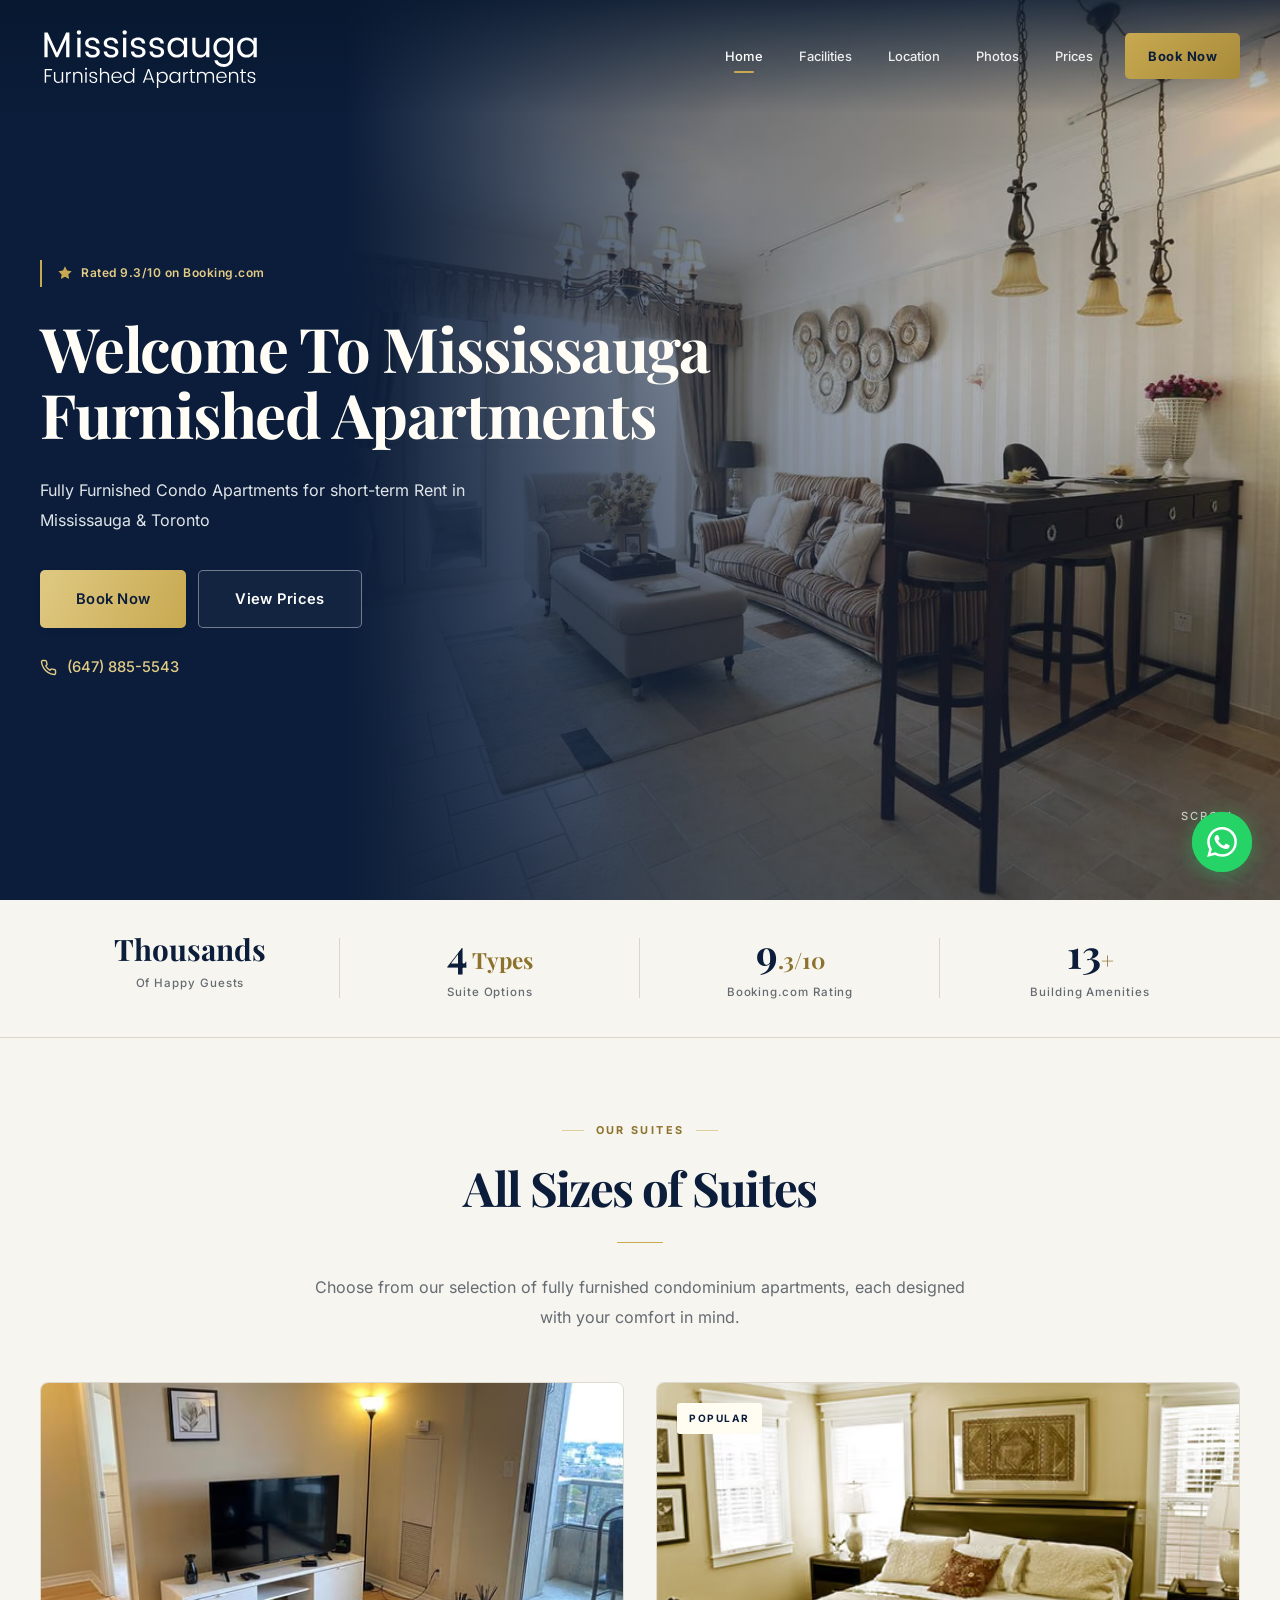
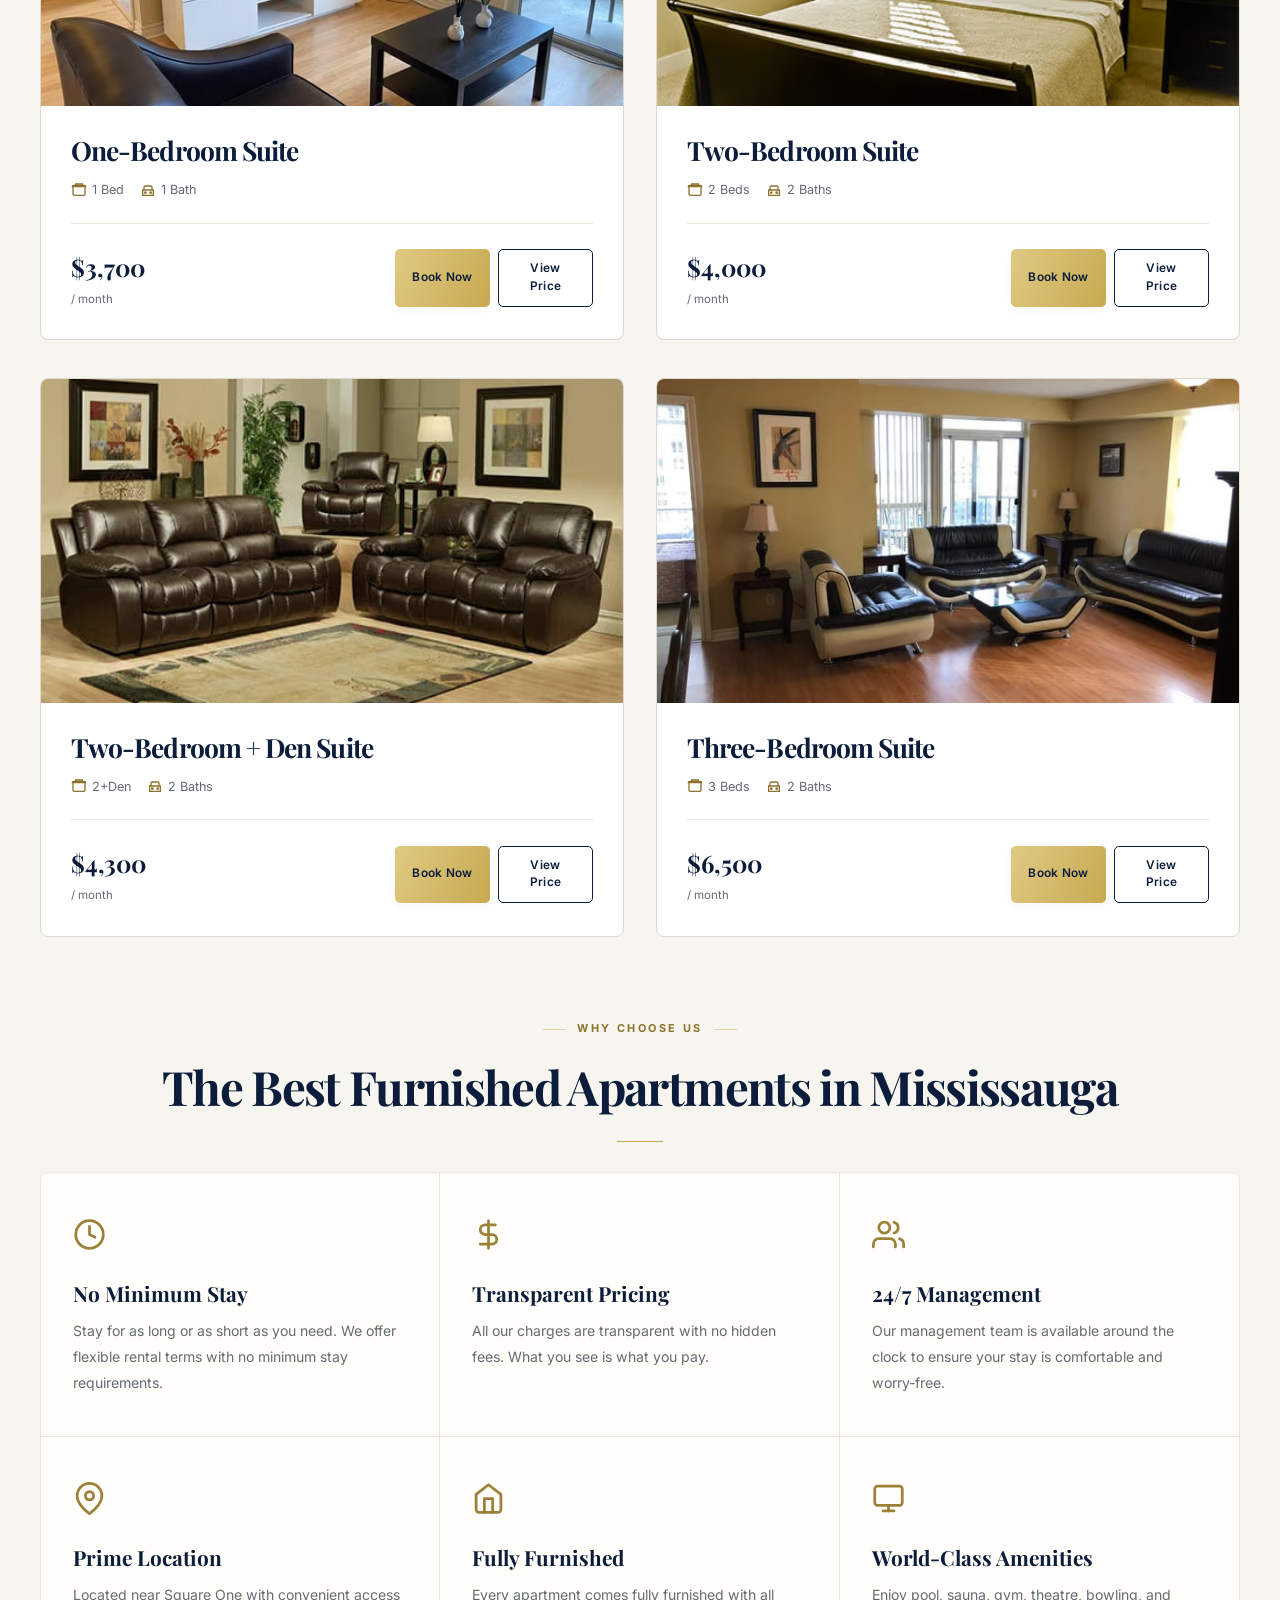
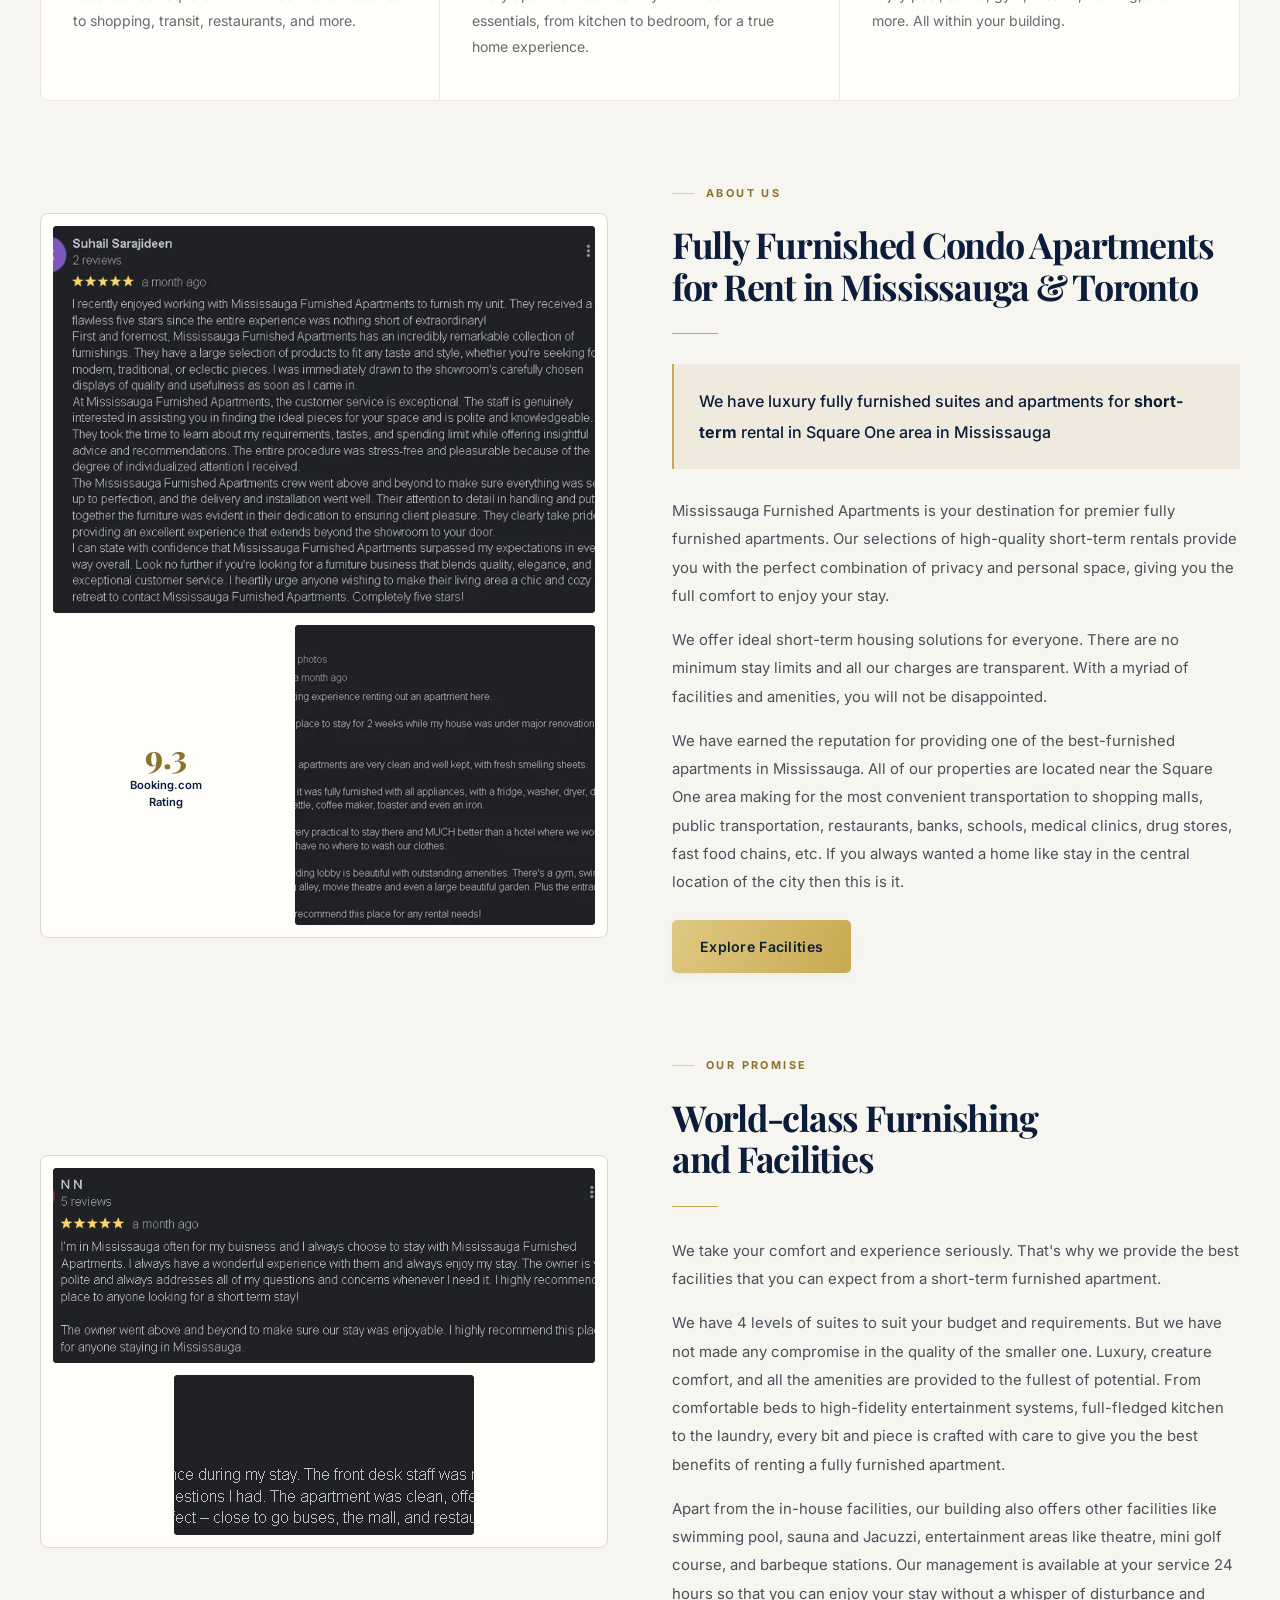
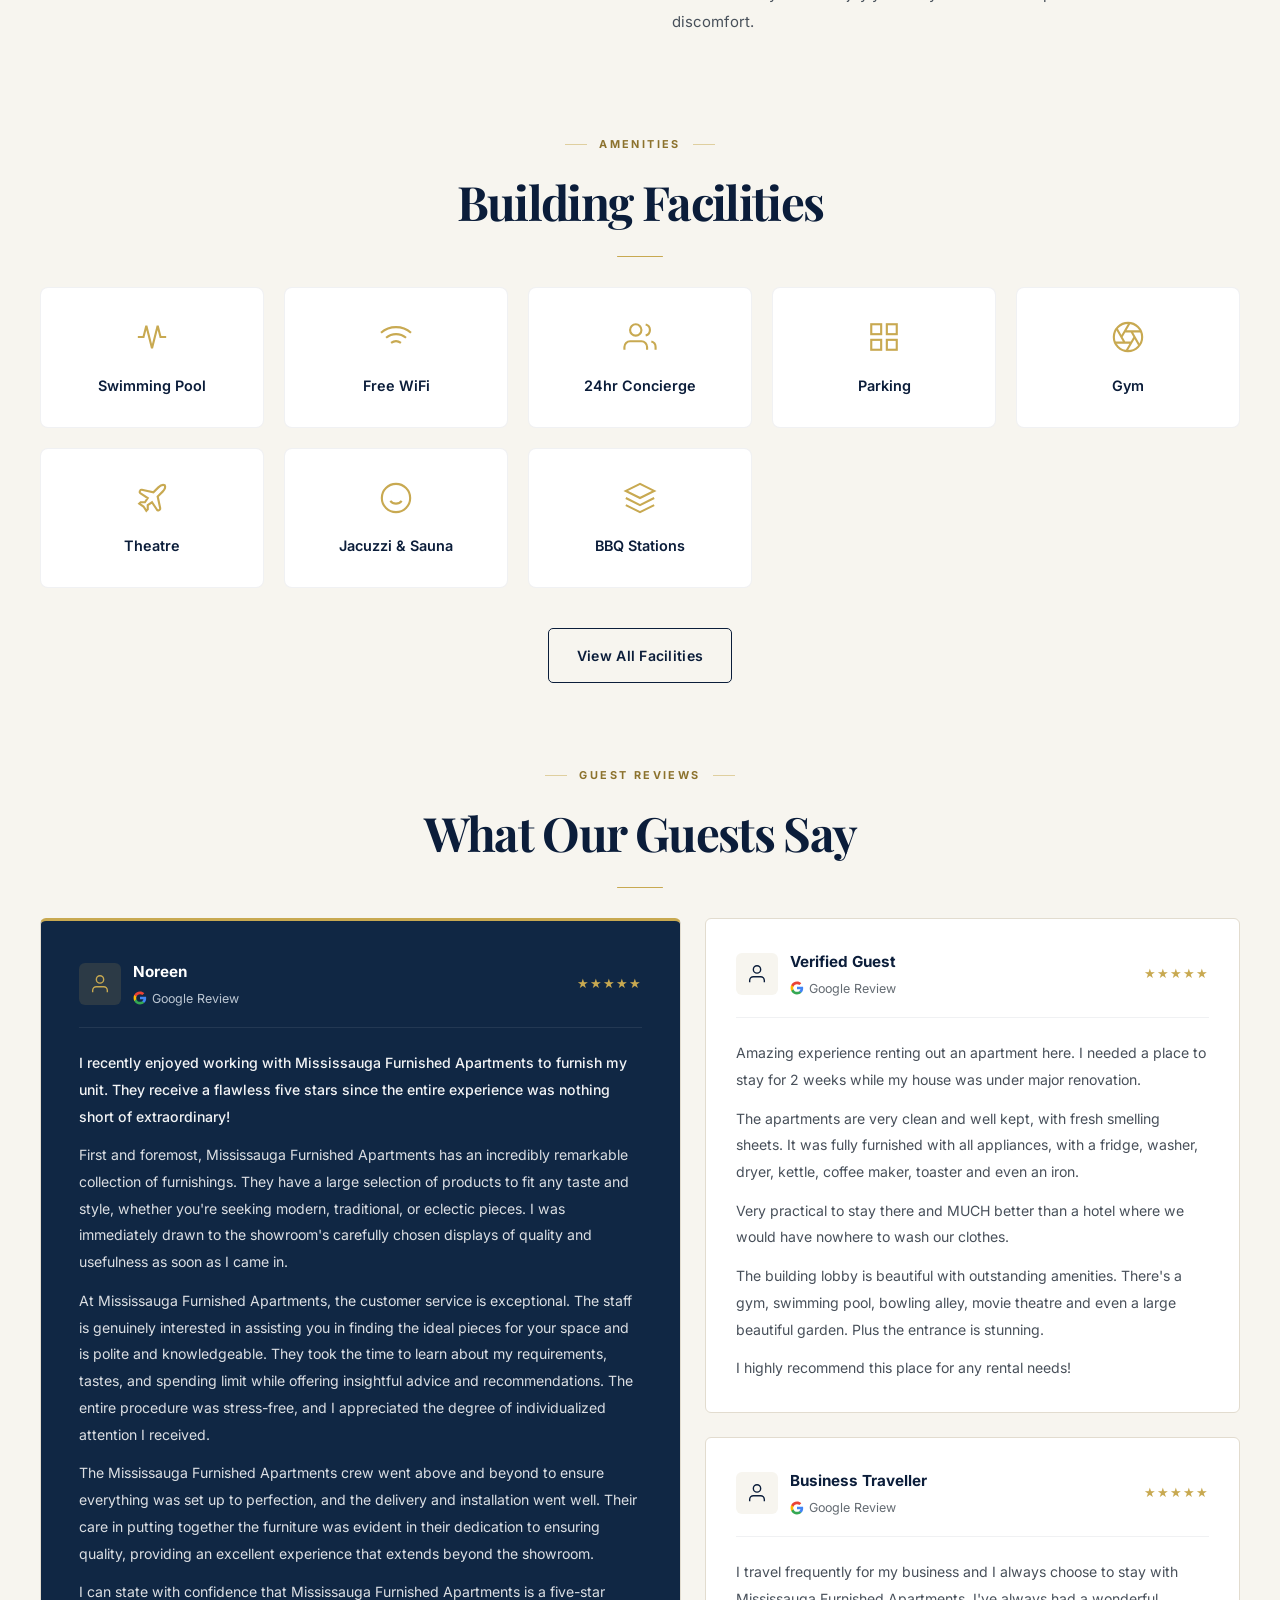
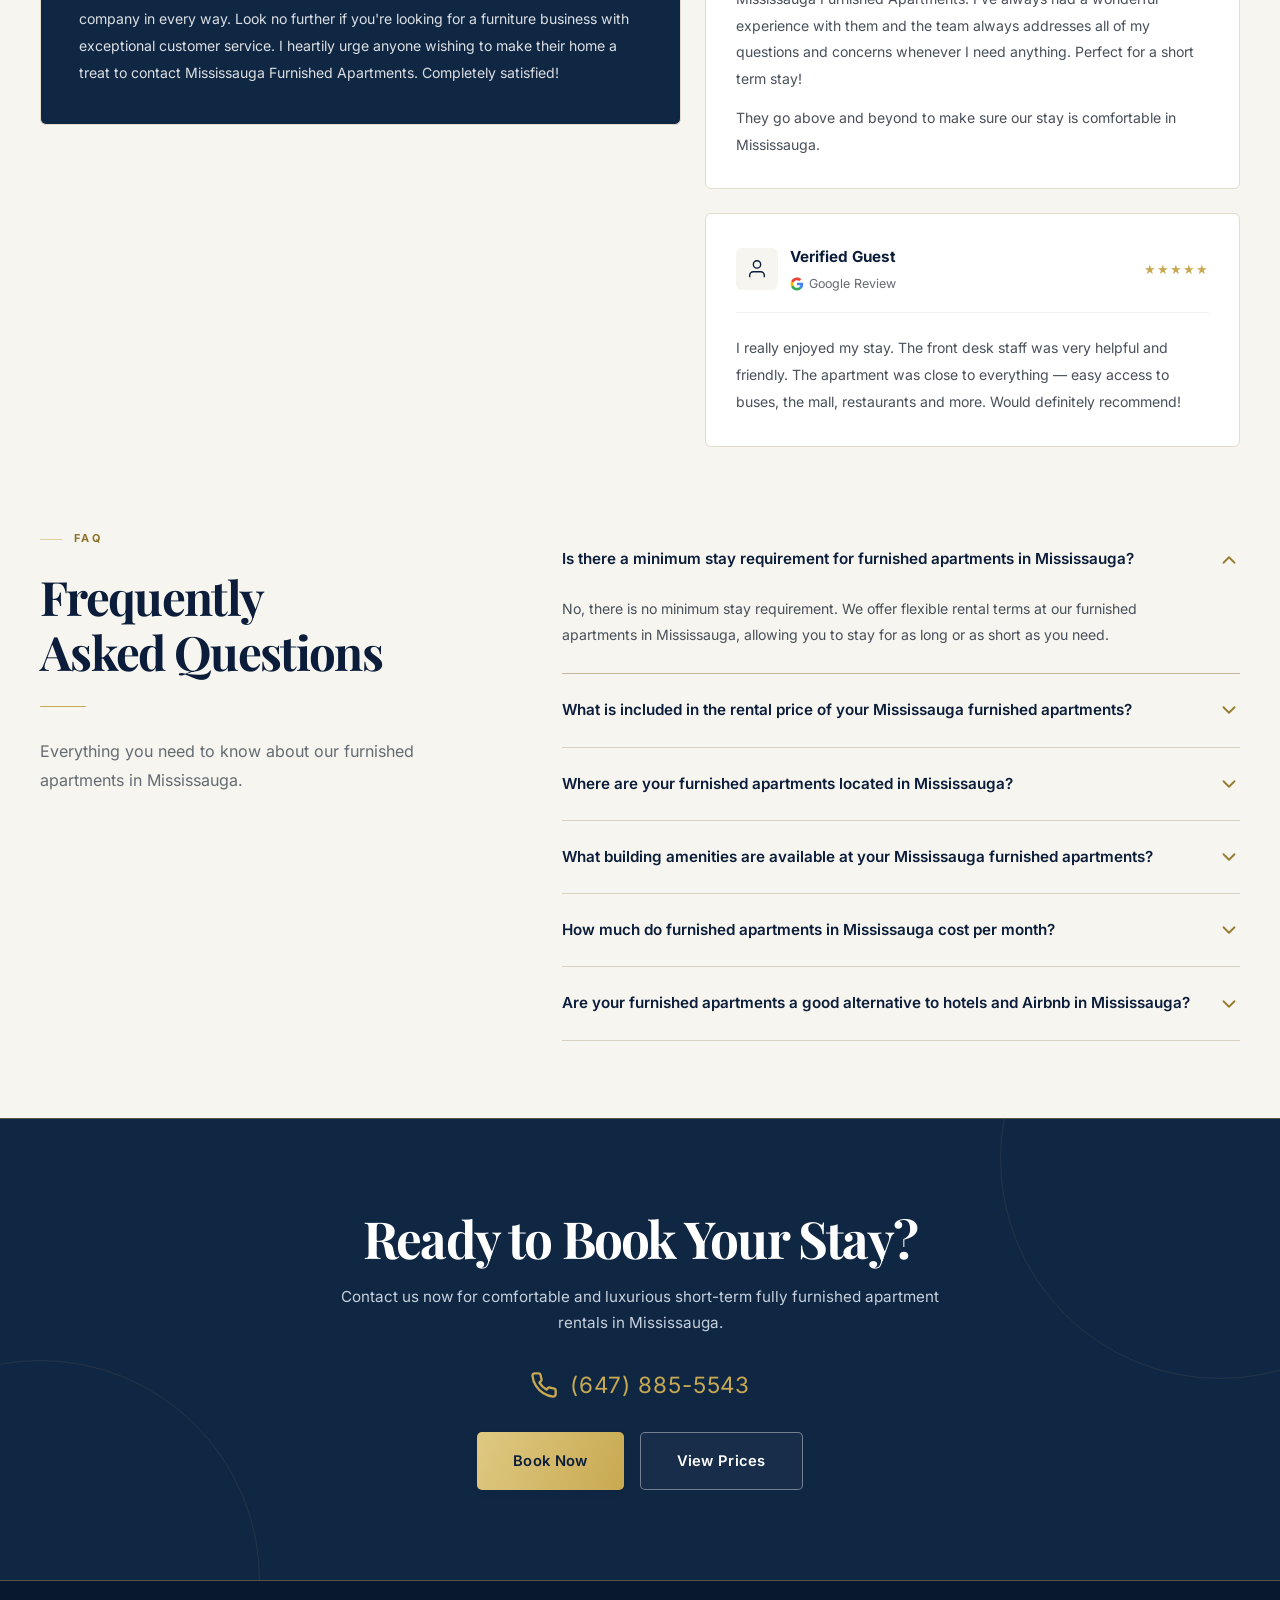
==== commit c8a7211a: "Improve homepage section spacing and review image framing" ====
--- a/index.html
+++ b/index.html
@@ -31,7 +31,7 @@
   <link rel="preload" as="image" type="image/avif" href="/images/facility-bg-mp86rRVwpPU0ooEl-w1920-ec77679001.avif" imagesrcset="/images/facility-bg-mp86rRVwpPU0ooEl-w768-3073a7bddd.avif 768w, /images/facility-bg-mp86rRVwpPU0ooEl-w1280-a68b2f551b.avif 1280w, /images/facility-bg-mp86rRVwpPU0ooEl-w1920-ec77679001.avif 1920w" imagesizes="100vw" fetchpriority="high">
   <link rel="preload" href="/fonts/playfair-var-latin.woff2" as="font" type="font/woff2" crossorigin>
   <link rel="preload" href="/fonts/inter-var-latin.woff2" as="font" type="font/woff2" crossorigin>
-  <link rel="stylesheet" href="/assets/styles.962e89ccb7.css">
+  <link rel="stylesheet" href="/assets/styles.3034372ffb.css">
   <script>document.documentElement.classList.add('js');</script>
   <script src="/assets/main.bd0d6fdb8a.js" defer></script>
 
@@ -301,12 +301,12 @@
           <p>We have 4 levels of suites to suit your budget and requirements. But we have not made any compromise in the quality of the smaller one. Luxury, creature comfort, and all the amenities are provided to the fullest of potential. From comfortable beds to high-fidelity entertainment systems, full-fledged kitchen to the laundry, every bit and piece is crafted with care to give you the best benefits of renting a fully furnished apartment.</p>
           <p>Apart from the in-house facilities, our building also offers other facilities like swimming pool, sauna and Jacuzzi, entertainment areas like theatre, mini golf course, and barbeque stations. Our management is available at your service 24 hours so that you can enjoy your stay without a whisper of disturbance and discomfort.</p>
         </div>
-        <div class="about-images fade-up" style="direction: ltr;">
+        <div class="about-images about-images--wide fade-up" style="direction: ltr;">
           <div class="about-img-main">
-            <img src="/images/image-61-dOq7kx5jpBhDknxJ-w700-3efa2af5bf.png" alt="World-class furnishing and facilities" width="700" height="500" loading="lazy" decoding="async">
+            <img src="/images/image-61-dOq7kx5jpBhDknxJ-w700-3efa2af5bf.png" alt="World-class furnishing and facilities" width="700" height="252" loading="lazy" decoding="async">
           </div>
           <div class="about-img-secondary">
-            <img src="/images/image-60-mk3yOjpNGjiVBeBj-w300-f0fd946341.png" alt="Premium apartment amenities" width="300" height="300" loading="lazy" decoding="async">
+            <img src="/images/image-60-mk3yOjpNGjiVBeBj-w300-f0fd946341.png" alt="Premium apartment amenities" width="300" height="160" loading="lazy" decoding="async">
           </div>
         </div>
       </div>
--- a/assets/styles.3034372ffb.css
+++ b/assets/styles.3034372ffb.css
@@ -0,0 +1 @@
+@font-face{font-family:Inter;font-style:normal;font-weight:300 700;font-display:swap;src:url(/fonts/inter-var-latin.woff2) format("woff2");unicode-range:U+0000-00FF,U+0131,U+0152-0153,U+02BB-02BC,U+02C6,U+02DA,U+02DC,U+0304,U+0308,U+0329,U+2000-206F,U+20AC,U+2122,U+2191,U+2193,U+2212,U+2215,U+FEFF,U+FFFD}@font-face{font-family:Inter;font-style:normal;font-weight:300 700;font-display:swap;src:url(/fonts/inter-var-latin-ext.woff2) format("woff2");unicode-range:U+0100-02BA,U+02BD-02C5,U+02C7-02CC,U+02CE-02D7,U+02DD-02FF,U+0304,U+0308,U+0329,U+1D00-1DBF,U+1E00-1E9F,U+1EF2-1EFF,U+2020,U+20A0-20AB,U+20AD-20C0,U+2113,U+2C60-2C7F,U+A720-A7FF}@font-face{font-family:Playfair Display;font-style:normal;font-weight:700 800;font-display:swap;src:url(/fonts/playfair-var-latin.woff2) format("woff2");unicode-range:U+0000-00FF,U+0131,U+0152-0153,U+02BB-02BC,U+02C6,U+02DA,U+02DC,U+0304,U+0308,U+0329,U+2000-206F,U+20AC,U+2122,U+2191,U+2193,U+2212,U+2215,U+FEFF,U+FFFD}@font-face{font-family:Playfair Display;font-style:normal;font-weight:700 800;font-display:swap;src:url(/fonts/playfair-var-latin-ext.woff2) format("woff2");unicode-range:U+0100-02BA,U+02BD-02C5,U+02C7-02CC,U+02CE-02D7,U+02DD-02FF,U+0304,U+0308,U+0329,U+1D00-1DBF,U+1E00-1E9F,U+1EF2-1EFF,U+2020,U+20A0-20AB,U+20AD-20C0,U+2113,U+2C60-2C7F,U+A720-A7FF}:root{--navy: #0B1D3A;--navy-light: #122B52;--navy-rgb: 11, 29, 58;--gold: #C8A951;--gold-light: #D4BC72;--gold-dark: #A88B3A;--gold-rgb: 200, 169, 81;--white: #FFFFFF;--off-white: #F8F8F6;--light-gray: #F0EDE8;--medium-gray: #D1CBC1;--charcoal: #2C2C2C;--text-body: #4A4A4A;--text-light: #7A7A7A;--green-whatsapp: #25D366;--shadow-sm: 0 2px 8px rgba(11, 29, 58, .08);--shadow-md: 0 4px 24px rgba(11, 29, 58, .12);--shadow-lg: 0 12px 48px rgba(11, 29, 58, .16);--shadow-xl: 0 20px 60px rgba(11, 29, 58, .22);--shadow-glow: 0 0 40px rgba(200, 169, 81, .3);--radius-sm: 8px;--radius-md: 14px;--radius-lg: 24px;--radius-xl: 32px;--transition: .35s cubic-bezier(.4, 0, .2, 1);--transition-slow: .6s cubic-bezier(.4, 0, .2, 1);--transition-spring: .5s cubic-bezier(.34, 1.56, .64, 1);--max-width: 1200px}*,*:before,*:after{margin:0;padding:0;box-sizing:border-box}html{scroll-behavior:smooth;-webkit-text-size-adjust:100%}body{font-family:Inter,sans-serif;color:var(--charcoal);line-height:1.7;background:var(--white);overflow-x:hidden;-webkit-font-smoothing:antialiased;-moz-osx-font-smoothing:grayscale}.skip-link{position:absolute;top:-60px;left:16px;z-index:2000;background:var(--navy);color:var(--white);padding:12px 22px;border-radius:var(--radius-sm);font-weight:600;font-size:.88rem;transition:top .2s ease}.skip-link:focus{top:16px}:focus-visible{outline:2px solid var(--gold);outline-offset:3px}::-webkit-scrollbar{width:8px}::-webkit-scrollbar-track{background:var(--off-white)}::-webkit-scrollbar-thumb{background:var(--gold);border-radius:4px}::-webkit-scrollbar-thumb:hover{background:var(--gold-dark)}::selection{background:rgba(var(--gold-rgb),.2);color:var(--navy)}img{max-width:100%;height:auto;display:block}a{text-decoration:none;color:inherit;transition:color var(--transition)}ul,ol{list-style:none}h1,h2,h3,h4,h5,h6{font-family:Playfair Display,serif;color:var(--navy);line-height:1.25;font-weight:700}h1{font-size:clamp(2.2rem,5vw,3.8rem);letter-spacing:-.02em}h2{font-size:clamp(1.8rem,4vw,3rem);letter-spacing:-.01em}h3{font-size:clamp(1.3rem,3vw,1.8rem)}h4{font-size:clamp(1.1rem,2.5vw,1.35rem)}p{color:var(--text-body);margin-bottom:1rem}.container{width:100%;max-width:var(--max-width);margin:0 auto;padding:0 24px}.section-padding{padding:120px 0}.section-padding-sm{padding:80px 0}.text-center{text-align:center}.text-gold{color:var(--gold)}.text-navy{color:var(--navy)}.text-white{color:var(--white)}.bg-white{background:var(--white)}.bg-off-white{background:var(--off-white)}.bg-light-gray{background:var(--light-gray)}.bg-navy{background:var(--navy)}.section-label{font-family:Inter,sans-serif;font-size:.75rem;font-weight:700;text-transform:uppercase;letter-spacing:4px;color:var(--gold);margin-bottom:16px;display:inline-block;position:relative}.section-label:before,.section-label:after{content:"";position:absolute;top:50%;width:30px;height:1px;background:var(--gold);opacity:.5}.section-label:before{right:calc(100% + 12px)}.section-label:after{left:calc(100% + 12px)}.section-title{margin-bottom:20px}.section-subtitle{font-size:1.1rem;color:var(--text-light);max-width:650px;margin:0 auto 60px;line-height:1.8}.divider{width:50px;height:2px;background:linear-gradient(90deg,transparent,var(--gold),transparent);margin:20px auto 32px;border-radius:2px}.btn{display:inline-flex;align-items:center;justify-content:center;gap:8px;padding:15px 34px;font-family:Inter,sans-serif;font-size:.88rem;font-weight:600;border-radius:var(--radius-sm);border:none;cursor:pointer;transition:all var(--transition);text-transform:uppercase;letter-spacing:1.5px;white-space:nowrap;position:relative;overflow:hidden}.btn:before{content:"";position:absolute;top:0;left:-100%;width:100%;height:100%;background:linear-gradient(90deg,transparent,rgba(255,255,255,.2),transparent);transition:left .5s ease}.btn:hover:before{left:100%}.btn-primary{background:linear-gradient(135deg,var(--gold),var(--gold-dark));color:var(--navy);box-shadow:0 4px 15px rgba(var(--gold-rgb),.3)}.btn-primary:hover{transform:translateY(-3px);box-shadow:0 8px 30px rgba(var(--gold-rgb),.45)}.btn-secondary{background:#ffffff1a;color:var(--white);border:2px solid rgba(255,255,255,.4);backdrop-filter:blur(10px);-webkit-backdrop-filter:blur(10px)}.btn-secondary:hover{background:var(--white);color:var(--navy);border-color:var(--white);transform:translateY(-3px);box-shadow:0 8px 30px #fff3}.btn-outline{background:transparent;color:var(--navy);border:2px solid var(--navy)}.btn-outline:hover{background:var(--navy);color:var(--white);transform:translateY(-3px);box-shadow:0 8px 25px rgba(var(--navy-rgb),.3)}.btn-navy{background:var(--navy);color:var(--white)}.btn-navy:hover{background:var(--navy-light);transform:translateY(-3px);box-shadow:var(--shadow-lg)}.btn-sm{padding:10px 22px;font-size:.8rem;letter-spacing:1px}.btn-lg{padding:18px 44px;font-size:.95rem}.header{position:fixed;top:0;left:0;right:0;z-index:1000;padding:20px 0;transition:all .4s ease}.header.transparent{background:transparent}.header.scrolled{background:#fffffff2;backdrop-filter:blur(20px);-webkit-backdrop-filter:blur(20px);padding:12px 0;box-shadow:0 1px 30px rgba(var(--navy-rgb),.08)}.header .container{display:flex;align-items:center;justify-content:space-between}.header-logo img{height:48px;width:auto;transition:all var(--transition)}.header.scrolled .header-logo img{height:38px}.header-nav{display:flex;align-items:center;gap:4px}.header-nav a{padding:8px 18px;font-size:.88rem;font-weight:500;border-radius:var(--radius-sm);transition:all var(--transition);position:relative}.header-nav a:not(.btn-book):after{content:"";position:absolute;bottom:4px;left:50%;transform:translate(-50%);width:0;height:2px;background:var(--gold);border-radius:1px;transition:width var(--transition)}.header-nav a:not(.btn-book):hover:after,.header-nav a:not(.btn-book).active:after{width:20px}.header.transparent .header-nav a{color:#ffffffe6}.header.transparent .header-nav a:hover,.header.transparent .header-nav a.active{color:var(--white)}.header.scrolled .header-nav a{color:var(--charcoal)}.header.scrolled .header-nav a:hover,.header.scrolled .header-nav a.active{color:var(--navy)}.header-nav .btn-book{background:linear-gradient(135deg,var(--gold),var(--gold-dark));color:var(--navy)!important;font-weight:700;padding:10px 26px;margin-left:12px;border-radius:50px;box-shadow:0 4px 15px rgba(var(--gold-rgb),.3);letter-spacing:.5px}.header-nav .btn-book:after{display:none}.header-nav .btn-book:hover{transform:translateY(-2px);box-shadow:0 6px 25px rgba(var(--gold-rgb),.45)}.hamburger{display:none;flex-direction:column;gap:6px;cursor:pointer;padding:8px;z-index:1001;background:none;border:none}.hamburger span{display:block;width:26px;height:2px;background:var(--white);transition:all var(--transition);border-radius:2px}.header.scrolled .hamburger span{background:var(--charcoal)}.hamburger.active span:nth-child(1){transform:rotate(45deg) translate(5px,6px)}.hamburger.active span:nth-child(2){opacity:0;transform:translate(-10px)}.hamburger.active span:nth-child(3){transform:rotate(-45deg) translate(5px,-6px)}@media(max-width:968px){.hamburger{display:flex;min-height:44px;justify-content:center}.header.menu-open{transform:none!important;background:transparent;box-shadow:none;backdrop-filter:none;-webkit-backdrop-filter:none}.header.menu-open .header-logo{visibility:hidden}.header.menu-open .hamburger span{background:var(--gold-light)}.hamburger.active{border-radius:50%;background:#ffffff0f}.header-nav{position:fixed;top:0;right:0;width:min(380px,calc(100vw - 20px));height:100vh;height:100dvh;background:linear-gradient(155deg,#142c4a 0%,var(--navy) 48%,#08172e 100%);border-left:1px solid rgba(var(--gold-rgb),.25);flex-direction:column;align-items:stretch;padding:38px 28px max(28px,env(safe-area-inset-bottom));gap:0;overflow-y:auto;overscroll-behavior:contain;visibility:hidden;transform:translate(100%);transition:transform .28s ease,visibility .28s;box-shadow:-12px 0 32px #0000001f}.header-nav:before{content:"";display:block;flex:0 0 58px;width:210px;max-width:calc(100% - 46px);margin:0 0 42px;background:url(/images/logdefeo-YZ97rq5DNquVJy9x-2dbbc9e1d8.svg) left center / contain no-repeat;filter:brightness(0) invert(1);opacity:.95}.header-nav:after{content:"";position:absolute;top:119px;left:28px;right:28px;height:1px;background:linear-gradient(90deg,var(--gold),rgba(var(--gold-rgb),.1))}.header-nav.open{visibility:visible;transform:translate(0)}.header-nav a{display:flex;align-items:center;flex:0 0 auto;color:#f7f3e9!important;font-family:Playfair Display,Georgia,serif;font-size:1.55rem;font-weight:600;line-height:1.3;min-height:62px;padding:12px 38px 12px 14px;width:100%;border-bottom:1px solid rgba(255,255,255,.08);border-radius:0;transition:color .18s ease,background-color .18s ease}.header-nav a:not(.btn-book):after{content:"";display:block;top:calc(50% - 3px);bottom:auto;left:auto;right:15px;width:6px;height:6px;border-top:1px solid currentColor;border-right:1px solid currentColor;border-radius:0;background:none;transform:rotate(45deg);opacity:.45;transition:opacity .18s ease}.header-nav a:not(.btn-book):hover:after,.header-nav a:not(.btn-book).active:after{width:6px;opacity:1}.header-nav a:not(.btn-book):hover,.header-nav a:not(.btn-book).active{background:rgba(var(--gold-rgb),.07);color:var(--gold-light)!important}.header-nav a:not(.btn-book).active{box-shadow:inset 2px 0 0 var(--gold)}.header-nav a:focus-visible,.hamburger:focus-visible{outline:2px solid var(--gold-light);outline-offset:4px}.header-nav .btn-book{justify-content:center;flex-shrink:0;font-family:Inter,sans-serif;font-size:.95rem;font-weight:700;letter-spacing:.04em;min-height:56px;padding:14px 22px;margin-left:0;margin-top:auto;text-align:center;border:1px solid rgba(255,255,255,.2);border-radius:10px;background:linear-gradient(115deg,#ddc47d,var(--gold) 60%,#b89945);color:var(--navy)!important;box-shadow:0 5px 18px #00000021;transform:none!important}.header-nav a:nth-last-child(2){margin-bottom:30px}.header-nav .btn-book:hover{background:var(--gold-light);transform:none}.mobile-overlay.active{backdrop-filter:none;-webkit-backdrop-filter:none}}@media(max-width:968px)and (max-height:660px){.header-nav{padding-top:28px;padding-bottom:20px}.header-nav:before{flex-basis:48px;margin-bottom:28px}.header-nav:after{top:96px}.header-nav a{min-height:54px;font-size:1.4rem}.header-nav a:nth-last-child(2){margin-bottom:22px}.header-nav .btn-book{min-height:52px;font-size:.95rem}}.hero{position:relative;min-height:100vh;display:flex;align-items:center;justify-content:center;text-align:center;overflow:hidden}.hero-bg{position:absolute;inset:0;width:100%;height:100%;object-fit:cover;object-position:center;background-size:cover;background-position:center;background-repeat:no-repeat;will-change:transform}.hero .hero-bg{transform:scale(1.1)}.hero-overlay{position:absolute;inset:0;background:linear-gradient(180deg,rgba(var(--navy-rgb),.55),rgba(var(--navy-rgb),.7),rgba(var(--navy-rgb),.85))}.hero:before,.hero:after{content:"";position:absolute;border-radius:50%;opacity:.04;animation:float 20s ease-in-out infinite;pointer-events:none}.hero:before{width:600px;height:600px;background:var(--gold);top:-200px;right:-200px}.hero:after{width:400px;height:400px;background:var(--gold);bottom:-150px;left:-100px;animation-delay:-10s}@keyframes float{0%,to{transform:translate(0) rotate(0)}25%{transform:translate(30px,-30px) rotate(5deg)}50%{transform:translate(-20px,20px) rotate(-5deg)}75%{transform:translate(20px,10px) rotate(3deg)}}.hero-content{position:relative;z-index:2;padding:0 24px;max-width:900px}.hero-badge{display:inline-flex;align-items:center;gap:8px;background:rgba(var(--gold-rgb),.1);border:1px solid rgba(var(--gold-rgb),.25);color:var(--gold);padding:10px 24px;border-radius:50px;font-size:.82rem;font-weight:600;margin-bottom:32px;backdrop-filter:blur(20px);-webkit-backdrop-filter:blur(20px);letter-spacing:.5px}.hero-badge svg{width:16px;height:16px;fill:var(--gold)}.hero h1{color:var(--white);margin-bottom:24px;font-size:clamp(2.5rem,6vw,4.2rem);line-height:1.15;letter-spacing:-.02em}.hero-subtitle{color:#ffffffbf;font-size:clamp(1rem,2.5vw,1.2rem);margin-bottom:48px;line-height:1.8;font-weight:300}.hero-actions{display:flex;gap:16px;justify-content:center;flex-wrap:wrap}.hero-phone{display:inline-flex;align-items:center;gap:10px;color:var(--gold);font-size:1.1rem;font-weight:600;margin-top:36px;transition:all var(--transition)}.hero-phone svg{width:20px;height:20px;animation:pulse-ring 2s ease-out infinite}@keyframes pulse-ring{0%{transform:scale(1)}50%{transform:scale(1.15)}to{transform:scale(1)}}.hero-phone:hover{color:var(--gold-light);transform:translate(4px)}.hero-scroll{position:absolute;bottom:40px;left:50%;transform:translate(-50%);z-index:3;display:flex;flex-direction:column;align-items:center;gap:8px;color:#fff6;font-size:.7rem;font-weight:500;letter-spacing:2px;text-transform:uppercase}.hero-scroll-line{width:1px;height:40px;background:linear-gradient(to bottom,rgba(var(--gold-rgb),.6),transparent);animation:scroll-line 2s ease-in-out infinite}@keyframes scroll-line{0%{transform:scaleY(0);transform-origin:top}50%{transform:scaleY(1);transform-origin:top}51%{transform:scaleY(1);transform-origin:bottom}to{transform:scaleY(0);transform-origin:bottom}}.page-hero{position:relative;padding:200px 0 110px;text-align:center;overflow:hidden}.page-hero .hero-bg{position:absolute;inset:0;width:100%;height:100%;object-fit:cover;object-position:center;background-size:cover;background-position:center;will-change:transform}.page-hero .hero-overlay{background:linear-gradient(180deg,rgba(var(--navy-rgb),.6),rgba(var(--navy-rgb),.85))}.page-hero h1{color:var(--white);position:relative;z-index:2;max-width:800px;margin:0 auto}.page-hero .section-label{position:relative;z-index:2}.page-hero .hero-content{position:relative;z-index:2;margin:0 auto;padding:0 24px}.page-hero .divider{position:relative;z-index:2}.page-hero .section-label:before,.page-hero .section-label:after{background:rgba(var(--gold-rgb),.5)}.stats-section{background:var(--navy);padding:0;position:relative;z-index:5;margin-top:-60px}.stats-grid{display:grid;grid-template-columns:repeat(4,1fr);max-width:1000px;margin:0 auto;background:var(--white);border-radius:var(--radius-xl);box-shadow:var(--shadow-xl);overflow:hidden}.stat-item{padding:40px 24px;text-align:center;position:relative;transition:all var(--transition)}.stat-item:not(:last-child):after{content:"";position:absolute;right:0;top:20%;height:60%;width:1px;background:var(--light-gray)}.stat-item:hover{background:rgba(var(--gold-rgb),.04)}.stat-number{font-family:Playfair Display,serif;font-size:2.8rem;font-weight:800;color:var(--navy);line-height:1;margin-bottom:8px}.stat-number .counter-suffix{font-size:1.8rem;color:var(--gold)}.stat-number.stat-text-only{font-size:2rem;background:linear-gradient(135deg,var(--gold),var(--gold-dark));-webkit-background-clip:text;-webkit-text-fill-color:transparent;background-clip:text}.stat-label{font-size:.85rem;color:var(--text-light);font-weight:500;letter-spacing:.5px}@media(max-width:768px){.stats-grid{grid-template-columns:repeat(2,1fr);border-radius:var(--radius-lg)}.stat-item:nth-child(2):after{display:none}.stat-item:nth-child(1),.stat-item:nth-child(2){border-bottom:1px solid var(--light-gray)}.stats-section{margin-top:-40px}}@media(max-width:480px){.stats-grid{grid-template-columns:1fr 1fr}.stat-number{font-size:2.2rem}.stat-item{padding:28px 16px}}.suites-grid{display:grid;grid-template-columns:repeat(auto-fill,minmax(270px,1fr));gap:28px}.suite-card{background:var(--white);border-radius:var(--radius-lg);overflow:hidden;box-shadow:var(--shadow-sm);transition:all var(--transition-spring);border:1px solid rgba(var(--navy-rgb),.05)}.suite-card:hover{transform:translateY(-12px);box-shadow:var(--shadow-xl)}.suite-card-img{position:relative;height:240px;overflow:hidden}.suite-card-img img{width:100%;height:100%;object-fit:cover;transition:transform .8s cubic-bezier(.4,0,.2,1)}.suite-card:hover .suite-card-img img{transform:scale(1.1)}.suite-card-badge{position:absolute;top:16px;left:16px;background:linear-gradient(135deg,var(--gold),var(--gold-dark));color:var(--navy);padding:5px 14px;border-radius:50px;font-size:.7rem;font-weight:700;text-transform:uppercase;letter-spacing:1.5px;box-shadow:0 4px 12px rgba(var(--gold-rgb),.3)}.suite-card-body{padding:28px}.suite-card h3{font-size:1.2rem;margin-bottom:10px}.suite-card-specs{display:flex;gap:16px;margin-bottom:16px;color:var(--text-light);font-size:.85rem}.suite-card-specs span{display:flex;align-items:center;gap:5px}.suite-card-price{font-size:1.15rem;font-weight:700;color:var(--navy);margin-bottom:18px}.suite-card-price span{font-size:.85rem;font-weight:400;color:var(--text-light)}.suite-card-actions{display:flex;gap:10px}.suite-card-actions .btn{flex:1;padding:11px 16px;font-size:.78rem}.features-grid{display:grid;grid-template-columns:repeat(auto-fill,minmax(340px,1fr));gap:28px}.feature-card{background:var(--white);padding:44px 36px;border-radius:var(--radius-lg);text-align:center;transition:all var(--transition-spring);border:1px solid rgba(var(--navy-rgb),.06);position:relative;overflow:hidden}.feature-card:before{content:"";position:absolute;top:0;left:0;right:0;height:3px;background:linear-gradient(90deg,var(--gold),var(--gold-dark));transform:scaleX(0);transform-origin:left;transition:transform var(--transition)}.feature-card:hover:before{transform:scaleX(1)}.feature-card:hover{transform:translateY(-6px);box-shadow:var(--shadow-lg)}.feature-icon{width:72px;height:72px;background:linear-gradient(135deg,rgba(var(--gold-rgb),.08),rgba(var(--gold-rgb),.18));border-radius:20px;display:flex;align-items:center;justify-content:center;margin:0 auto 24px;transition:all var(--transition)}.feature-card:hover .feature-icon{background:linear-gradient(135deg,var(--gold),var(--gold-dark));transform:scale(1.05) rotate(3deg)}.feature-icon svg{width:30px;height:30px;color:var(--gold);transition:color var(--transition)}.feature-card:hover .feature-icon svg{color:var(--navy)}.feature-card h4{margin-bottom:12px;font-size:1.15rem}.feature-card p{font-size:.9rem;color:var(--text-light);margin-bottom:0;line-height:1.7}.about-grid{display:grid;grid-template-columns:1fr 1fr;gap:80px;align-items:center}.about-images{position:relative}.about-img-main{border-radius:var(--radius-xl);overflow:hidden;box-shadow:var(--shadow-lg)}.about-img-main img{width:100%;height:420px;object-fit:cover;transition:transform .8s ease}.about-img-main:hover img{transform:scale(1.03)}.about-img-secondary{position:absolute;bottom:-40px;right:-40px;width:220px;height:220px;border-radius:var(--radius-lg);overflow:hidden;border:8px solid var(--white);box-shadow:var(--shadow-xl)}.about-img-secondary img{width:100%;height:100%;object-fit:cover}.about-experience-badge{position:absolute;top:-20px;left:-20px;background:linear-gradient(135deg,var(--gold),var(--gold-dark));color:var(--navy);width:100px;height:100px;border-radius:50%;padding:12px;text-align:center;display:flex;flex-direction:column;align-items:center;justify-content:center;box-shadow:var(--shadow-glow);z-index:3}.about-experience-badge .number{font-family:Playfair Display,serif;font-size:1.8rem;font-weight:800;line-height:1}.about-experience-badge .text{width:100%;margin-top:5px;font-size:.6rem;font-weight:600;line-height:1.4;text-align:center;text-transform:none;letter-spacing:0;white-space:nowrap}.about-content h2{margin-bottom:24px}.about-content p{margin-bottom:16px;line-height:1.85}.about-highlight{background:linear-gradient(135deg,rgba(var(--gold-rgb),.06),rgba(var(--gold-rgb),.12));border-left:4px solid var(--gold);padding:24px 28px;border-radius:0 var(--radius-md) var(--radius-md) 0;margin-bottom:28px}.about-highlight p{color:var(--navy);font-weight:500;margin-bottom:0;font-size:1.05rem}@media(max-width:768px){.about-grid{grid-template-columns:1fr;gap:50px}.about-img-secondary{right:16px;bottom:-24px;width:160px;height:160px}.about-experience-badge{width:80px;height:80px;padding:8px;top:-10px;left:-10px}.about-experience-badge .number{font-size:1.4rem}}.facilities-scroll{display:grid;grid-template-columns:repeat(auto-fill,minmax(200px,1fr));gap:20px}.facility-mini-card{background:var(--white);padding:32px 20px;border-radius:var(--radius-md);text-align:center;transition:all var(--transition-spring);border:1px solid rgba(var(--navy-rgb),.06)}.facility-mini-card:hover{border-color:var(--gold);transform:translateY(-6px);box-shadow:var(--shadow-md)}.facility-mini-card svg{width:34px;height:34px;color:var(--gold);margin-bottom:14px}.facility-mini-card h4{font-size:.9rem;font-family:Inter,sans-serif;font-weight:600}.cta-banner{background:linear-gradient(135deg,var(--navy) 0%,var(--navy-light) 50%,var(--navy) 100%);padding:100px 0;text-align:center;position:relative;overflow:hidden}.cta-banner:before{content:"";position:absolute;top:-200px;right:-100px;width:500px;height:500px;background:radial-gradient(circle,rgba(var(--gold-rgb),.08) 0%,transparent 70%);border-radius:50%;animation:float 15s ease-in-out infinite}.cta-banner:after{content:"";position:absolute;bottom:-150px;left:-80px;width:400px;height:400px;background:radial-gradient(circle,rgba(var(--gold-rgb),.06) 0%,transparent 70%);border-radius:50%;animation:float 15s ease-in-out infinite reverse}.cta-banner h2{color:var(--white);margin-bottom:16px;position:relative;z-index:1}.cta-banner p{color:#ffffffb3;font-size:1.1rem;margin-bottom:36px;position:relative;z-index:1}.cta-banner .cta-actions{display:flex;gap:16px;justify-content:center;flex-wrap:wrap;position:relative;z-index:1}.cta-phone-large{display:flex;align-items:center;gap:12px;color:var(--gold);font-size:1.6rem;font-weight:700;font-family:Playfair Display,serif;margin-bottom:28px;justify-content:center;position:relative;z-index:1;transition:all var(--transition)}.cta-phone-large:hover{color:var(--gold-light);transform:scale(1.03)}.footer{background:var(--navy);color:#ffffffb3;padding:90px 0 0}.footer-grid{display:grid;grid-template-columns:1.5fr 1fr 1fr 1.5fr;gap:48px;padding-bottom:70px;border-bottom:1px solid rgba(255,255,255,.08)}.footer-col h4{color:var(--white);font-size:1.1rem;margin-bottom:24px;position:relative;display:inline-block}.footer-col h4:after{content:"";position:absolute;bottom:-6px;left:0;width:24px;height:2px;background:var(--gold);border-radius:1px}.footer-logo img{height:42px;margin-bottom:20px}.footer-col p{color:#ffffff80;font-size:.9rem;line-height:1.8}.footer-links a{display:block;color:#ffffff80;padding:7px 0;font-size:.9rem;transition:all var(--transition)}.footer-links a:hover{color:var(--gold);padding-left:10px}.footer-contact-item{display:flex;align-items:flex-start;gap:12px;margin-bottom:18px;font-size:.9rem}.footer-contact-item svg{width:18px;height:18px;color:var(--gold);flex-shrink:0;margin-top:3px}.footer-contact-item a,.footer-contact-item span{color:#ffffff80}.footer-contact-item a:hover{color:var(--gold)}.newsletter-form{display:flex;gap:0;margin-top:16px;border-radius:var(--radius-sm);overflow:hidden;border:1px solid rgba(255,255,255,.15)}.newsletter-form input{flex:1;padding:14px 16px;border:none;background:#ffffff0d;color:var(--white);font-size:.88rem;outline:none;transition:background var(--transition);font-family:Inter,sans-serif}.newsletter-form input::placeholder{color:#ffffff59}.newsletter-form input:focus{background:#ffffff14}.newsletter-form button{padding:14px 22px;background:var(--gold);color:var(--navy);border:none;font-weight:700;font-size:.82rem;cursor:pointer;transition:all var(--transition);white-space:nowrap;font-family:Inter,sans-serif;letter-spacing:.5px}.newsletter-form button:hover{background:var(--gold-light)}.newsletter-success{color:var(--gold);font-size:.9rem;margin-top:10px;display:none}.footer-bottom{display:flex;align-items:center;justify-content:space-between;padding:28px 0;flex-wrap:wrap;gap:16px}.footer-bottom p{font-size:.82rem;color:#ffffff4d;margin-bottom:0}.payment-icons{display:flex;gap:10px;align-items:center}.payment-icons img{height:28px;width:auto;opacity:.5;transition:all var(--transition);border-radius:4px}.payment-icons img:hover{opacity:.9;transform:translateY(-2px)}@media(max-width:968px){.footer-grid{grid-template-columns:1fr 1fr}}@media(max-width:580px){.footer-grid{grid-template-columns:1fr}.footer-bottom{flex-direction:column;text-align:center}}.whatsapp-float{position:fixed;bottom:28px;right:28px;width:60px;height:60px;background:var(--green-whatsapp);border-radius:50%;display:flex;align-items:center;justify-content:center;box-shadow:0 4px 20px #25d36666;z-index:999;transition:all var(--transition-spring)}.whatsapp-float:before{content:"";position:absolute;width:100%;height:100%;border-radius:50%;background:var(--green-whatsapp);animation:whatsapp-pulse 2s ease-out infinite;z-index:-1}@keyframes whatsapp-pulse{0%{transform:scale(1);opacity:.4}to{transform:scale(1.6);opacity:0}}.whatsapp-float:hover{transform:scale(1.1) translateY(-2px);box-shadow:0 8px 30px #25d36680}.whatsapp-float svg{width:30px;height:30px;fill:#fff}.scroll-top{position:fixed;bottom:100px;right:32px;width:46px;height:46px;background:var(--navy);color:var(--white);border:none;border-radius:50%;display:flex;align-items:center;justify-content:center;cursor:pointer;opacity:0;visibility:hidden;transform:translateY(20px);transition:all var(--transition);z-index:998;box-shadow:var(--shadow-md)}.scroll-top.visible{opacity:1;visibility:visible;transform:translateY(0)}.scroll-top:hover{background:var(--gold);color:var(--navy);transform:translateY(-3px)}.scroll-top svg{width:20px;height:20px}.facilities-grid{display:grid;grid-template-columns:repeat(auto-fill,minmax(260px,1fr));gap:24px}.facility-card{background:var(--white);padding:36px 28px;border-radius:var(--radius-lg);text-align:center;transition:all var(--transition-spring);border:1px solid rgba(var(--navy-rgb),.06);position:relative;overflow:hidden}.facility-card:before{content:"";position:absolute;top:0;left:0;right:0;height:3px;background:linear-gradient(90deg,var(--gold),var(--gold-dark));transform:scaleX(0);transition:transform var(--transition)}.facility-card:hover:before{transform:scaleX(1)}.facility-card:hover{transform:translateY(-6px);box-shadow:var(--shadow-lg)}.facility-card svg{width:42px;height:42px;color:var(--gold);margin-bottom:18px}.facility-card h4{font-size:1rem;margin-bottom:8px;font-family:Inter,sans-serif;font-weight:600}.facility-card p{font-size:.85rem;color:var(--text-light);margin-bottom:0}.notice-callout{background:linear-gradient(135deg,rgba(var(--gold-rgb),.06),rgba(var(--gold-rgb),.12));border:1px solid rgba(var(--gold-rgb),.2);border-radius:var(--radius-lg);padding:28px 36px;display:flex;align-items:flex-start;gap:16px;margin-top:44px}.notice-callout svg{width:24px;height:24px;color:var(--gold);flex-shrink:0;margin-top:2px}.notice-callout p{margin-bottom:0;color:var(--navy);font-weight:500}.layout-grid{display:grid;grid-template-columns:repeat(auto-fill,minmax(180px,1fr));gap:20px}.layout-item{background:var(--white);padding:32px 20px;border-radius:var(--radius-md);text-align:center;border:1px solid rgba(var(--navy-rgb),.06);transition:all var(--transition)}.layout-item:hover{border-color:var(--gold);transform:translateY(-4px);box-shadow:var(--shadow-sm)}.layout-item svg{width:36px;height:36px;color:var(--gold);margin-bottom:14px}.layout-item h4{font-size:.95rem;font-family:Inter,sans-serif;font-weight:600}.tabs{margin-bottom:36px}.tab-buttons{display:flex;gap:0;flex-wrap:wrap;border-bottom:2px solid var(--light-gray)}.tab-btn{padding:16px 30px;font-family:Inter,sans-serif;font-size:.88rem;font-weight:600;color:var(--text-light);background:none;border:none;cursor:pointer;transition:all var(--transition);border-bottom:3px solid transparent;margin-bottom:-2px;letter-spacing:.5px;text-transform:uppercase}.tab-btn.active{color:var(--navy);border-bottom-color:var(--gold);background:rgba(var(--gold-rgb),.04)}.tab-btn:hover{color:var(--navy);background:rgba(var(--gold-rgb),.04)}.tab-content{display:none;animation:fadeTab .4s ease;background:var(--white);padding:40px;border-radius:0 0 var(--radius-lg) var(--radius-lg);border:1px solid rgba(var(--navy-rgb),.06);border-top:none;box-shadow:var(--shadow-sm)}@keyframes fadeTab{0%{opacity:0;transform:translateY(10px)}to{opacity:1;transform:translateY(0)}}.tab-content.active{display:block}.tab-content p{line-height:1.9;margin-bottom:16px}.tab-content p:last-child{margin-bottom:0}.furnishing-list{display:grid;grid-template-columns:1fr 1fr;gap:0;list-style:none;padding:0;margin:0}.furnishing-list li{display:flex;align-items:center;gap:14px;padding:14px 18px;border-radius:var(--radius-sm);transition:background .2s ease;font-size:.95rem;color:var(--text-body)}.furnishing-list li:hover{background:rgba(var(--gold-rgb),.06)}.furnishing-list li svg{width:18px;height:18px;color:var(--gold);flex-shrink:0}.furnishing-detail-grid{display:grid;grid-template-columns:1fr 1fr;gap:16px;margin-bottom:24px}.furnishing-detail-card{background:var(--off-white);border-radius:var(--radius-sm);padding:24px;border-left:3px solid var(--gold)}.furnishing-detail-card h4{font-family:Inter,sans-serif;font-size:.95rem;font-weight:700;color:var(--navy);margin-bottom:8px}.furnishing-detail-card p{font-size:.9rem;color:var(--text-body);margin-bottom:0;line-height:1.7}.furnishing-note{background:rgba(var(--gold-rgb),.08);border-radius:var(--radius-sm);padding:18px 24px;font-size:.92rem;color:var(--text-body);line-height:1.7}.furnishing-note strong{color:var(--navy)}.furnish-dot{width:8px;height:8px;border-radius:50%;background:var(--gold);flex-shrink:0;display:inline-block}@media(max-width:580px){.furnishing-list,.furnishing-detail-grid{grid-template-columns:1fr}.tab-content{padding:28px 20px}}.properties-grid{display:grid;grid-template-columns:repeat(2,minmax(280px,400px));gap:28px;justify-content:center}.property-card{background:var(--white);border-radius:var(--radius-lg);padding:36px;box-shadow:var(--shadow-sm);transition:all var(--transition-spring);border:1px solid rgba(var(--navy-rgb),.06)}.property-card:hover{transform:translateY(-6px);box-shadow:var(--shadow-lg);border-color:rgba(var(--gold-rgb),.3)}.property-card-icon{width:60px;height:60px;background:linear-gradient(135deg,rgba(var(--gold-rgb),.08),rgba(var(--gold-rgb),.18));border-radius:16px;display:flex;align-items:center;justify-content:center;margin-bottom:20px}.property-card-icon svg{width:28px;height:28px;color:var(--gold)}.property-card h3{font-size:1.25rem;margin-bottom:8px}.property-card .address{color:var(--text-light);font-size:.95rem;margin-bottom:12px}.property-card .badge-new{display:inline-block;background:linear-gradient(135deg,var(--gold),var(--gold-dark));color:var(--navy);padding:4px 12px;border-radius:50px;font-size:.68rem;font-weight:700;text-transform:uppercase;letter-spacing:1.5px}.map-container{border-radius:var(--radius-xl);overflow:hidden;box-shadow:var(--shadow-lg);margin-top:24px}.map-container iframe{width:100%;height:450px;border:none}.directions-timeline{max-width:700px;margin:0 auto}.direction-step{display:flex;gap:24px;position:relative;padding-bottom:36px}.direction-step:last-child{padding-bottom:0}.direction-step:before{content:"";position:absolute;left:21px;top:44px;bottom:0;width:2px;background:linear-gradient(to bottom,rgba(var(--gold-rgb),.3),transparent)}.direction-step:last-child:before{display:none}.direction-step-number{width:44px;height:44px;background:linear-gradient(135deg,var(--navy),var(--navy-light));color:var(--gold);border-radius:50%;display:flex;align-items:center;justify-content:center;font-weight:700;font-size:.85rem;flex-shrink:0;box-shadow:0 4px 15px rgba(var(--navy-rgb),.3)}.direction-step p{padding-top:10px;margin-bottom:0}.nearby-grid{display:grid;grid-template-columns:repeat(auto-fill,minmax(160px,1fr));gap:16px}.nearby-item{background:var(--white);padding:24px 16px;border-radius:var(--radius-md);text-align:center;border:1px solid rgba(var(--navy-rgb),.06);transition:all var(--transition)}.nearby-item:hover{border-color:rgba(var(--gold-rgb),.3);transform:translateY(-3px)}.nearby-item svg{width:24px;height:24px;color:var(--gold);margin-bottom:10px}.nearby-item span{display:block;font-size:.85rem;font-weight:500;color:var(--text-body)}.gallery-grid{display:grid;grid-template-columns:repeat(auto-fill,minmax(300px,1fr));gap:16px}.gallery-item{position:relative;border-radius:var(--radius-lg);overflow:hidden;cursor:pointer;aspect-ratio:1}.gallery-item img{width:100%;height:100%;object-fit:cover;transition:transform .8s cubic-bezier(.4,0,.2,1)}.gallery-item:hover img{transform:scale(1.1)}.gallery-item:after{content:"";position:absolute;inset:0;background:linear-gradient(to bottom,transparent 50%,rgba(var(--navy-rgb),.5) 100%);opacity:0;transition:opacity var(--transition)}.gallery-item:hover:after{opacity:1}.gallery-item-icon{position:absolute;top:50%;left:50%;transform:translate(-50%,-50%) scale(0);z-index:2;width:52px;height:52px;background:#fffffff2;border-radius:50%;display:flex;align-items:center;justify-content:center;transition:transform var(--transition-spring);box-shadow:var(--shadow-md)}.gallery-item:hover .gallery-item-icon{transform:translate(-50%,-50%) scale(1)}.gallery-item-icon svg{width:20px;height:20px;color:var(--navy)}.lightbox{position:fixed;inset:0;background:#000000f5;z-index:10000;display:none;align-items:center;justify-content:center;backdrop-filter:blur(20px);-webkit-backdrop-filter:blur(20px)}.lightbox.active{display:flex;animation:lightboxIn .3s ease}@keyframes lightboxIn{0%{opacity:0}to{opacity:1}}.lightbox-close{position:absolute;top:24px;right:28px;background:#ffffff1a;border:none;color:#fff;font-size:1.5rem;cursor:pointer;padding:10px 14px;z-index:10001;transition:all var(--transition);border-radius:50%;line-height:1}.lightbox-close:hover{background:#fff3;color:var(--gold)}.lightbox-img{max-width:88vw;max-height:84vh;object-fit:contain;border-radius:var(--radius-md);transition:transform .3s ease}.lightbox-prev,.lightbox-next{position:absolute;top:50%;transform:translateY(-50%);background:#ffffff14;border:1px solid rgba(255,255,255,.15);color:#fff;width:52px;height:52px;border-radius:50%;display:flex;align-items:center;justify-content:center;cursor:pointer;transition:all var(--transition);z-index:10001}.lightbox-prev{left:24px}.lightbox-next{right:24px}.lightbox-prev:hover,.lightbox-next:hover{background:#fff3;border-color:#ffffff4d}.lightbox-counter{position:absolute;bottom:28px;left:50%;transform:translate(-50%);color:#ffffff80;font-size:.85rem;font-weight:500;letter-spacing:2px}.pricing-toggle{display:flex;background:rgba(var(--navy-rgb),.06);border-radius:50px;padding:5px;margin:0 auto 60px;width:fit-content}.pricing-toggle-btn{padding:14px 36px;border:none;background:none;font-family:Inter,sans-serif;font-size:.88rem;font-weight:600;color:var(--text-light);border-radius:50px;cursor:pointer;transition:all var(--transition)}.pricing-toggle-btn.active{background:var(--navy);color:var(--white);box-shadow:0 4px 15px rgba(var(--navy-rgb),.2)}.pricing-cards{display:grid;grid-template-columns:repeat(auto-fill,minmax(265px,1fr));gap:24px}.pricing-card{background:var(--white);border-radius:var(--radius-lg);padding:40px 30px;text-align:center;box-shadow:var(--shadow-sm);transition:all var(--transition-spring);border:2px solid transparent;position:relative}.pricing-card:hover{transform:translateY(-10px);box-shadow:var(--shadow-xl)}.pricing-card.pricing-switching{transform:scale(.97);opacity:.7}.pricing-card.featured{border-color:var(--gold);box-shadow:var(--shadow-lg),0 0 0 1px rgba(var(--gold-rgb),.1)}.pricing-card.featured:before{content:"Most Popular";position:absolute;top:-14px;left:50%;transform:translate(-50%);background:linear-gradient(135deg,var(--gold),var(--gold-dark));color:var(--navy);padding:5px 18px;border-radius:50px;font-size:.68rem;font-weight:700;text-transform:uppercase;letter-spacing:1.5px;box-shadow:0 4px 12px rgba(var(--gold-rgb),.3)}.pricing-card-icon{width:60px;height:60px;background:linear-gradient(135deg,rgba(var(--gold-rgb),.08),rgba(var(--gold-rgb),.18));border-radius:16px;display:flex;align-items:center;justify-content:center;margin:0 auto 24px}.pricing-card-icon svg{width:28px;height:28px;color:var(--gold)}.pricing-card h3{font-size:1.15rem;margin-bottom:4px}.pricing-card .specs{color:var(--text-light);font-size:.85rem;margin-bottom:24px}.pricing-card .price{font-size:2.4rem;font-weight:800;color:var(--navy);font-family:Playfair Display,serif;line-height:1.2}.pricing-card .price-period{display:block;font-size:.82rem;font-weight:400;color:var(--text-light);font-family:Inter,sans-serif;margin-bottom:28px}.pricing-card .summer-price{display:none}.pricing-card .btn{width:100%}.short-stay-callout{background:linear-gradient(135deg,var(--navy),var(--navy-light));border-radius:var(--radius-lg);padding:48px;text-align:center;margin-top:48px;position:relative;overflow:hidden}.short-stay-callout:before{content:"";position:absolute;top:-50px;right:-50px;width:200px;height:200px;background:radial-gradient(circle,rgba(var(--gold-rgb),.1),transparent);border-radius:50%}.short-stay-callout h3{color:var(--white);margin-bottom:10px;position:relative}.short-stay-callout p{color:#fff9;margin-bottom:24px;position:relative}.included-grid{display:grid;grid-template-columns:repeat(auto-fill,minmax(250px,1fr));gap:16px}.included-item{display:flex;align-items:center;gap:14px;padding:18px 22px;background:var(--white);border-radius:var(--radius-md);border:1px solid rgba(var(--navy-rgb),.06);transition:all var(--transition)}.included-item:hover{border-color:rgba(var(--gold-rgb),.3);transform:translate(4px)}.included-item svg{width:22px;height:22px;color:var(--gold);flex-shrink:0}.included-item span{font-weight:500;color:var(--navy)}.features-list{display:grid;grid-template-columns:repeat(auto-fill,minmax(300px,1fr));gap:16px}.feature-item{display:flex;align-items:flex-start;gap:12px;padding:16px 0}.feature-item svg{width:20px;height:20px;color:var(--gold);flex-shrink:0;margin-top:2px}.feature-item span{color:var(--text-body);font-size:.95rem}.booking-grid{display:grid;grid-template-columns:1.5fr 1fr;gap:50px;align-items:flex-start}@media(max-width:868px){.booking-grid{grid-template-columns:1fr}}.booking-form{background:var(--white);border-radius:var(--radius-xl);padding:48px;box-shadow:var(--shadow-lg);border:1px solid rgba(var(--navy-rgb),.05)}.booking-form h3{margin-bottom:32px}.form-group{margin-bottom:22px}.form-group label{display:block;font-size:.88rem;font-weight:600;color:var(--navy);margin-bottom:8px}.form-group input,.form-group textarea,.form-group select{width:100%;padding:15px 18px;border:1.5px solid rgba(var(--navy-rgb),.12);border-radius:var(--radius-sm);font-size:.95rem;font-family:Inter,sans-serif;color:var(--charcoal);background:var(--white);transition:all var(--transition);outline:none}.form-group input:focus,.form-group textarea:focus{border-color:var(--gold);box-shadow:0 0 0 4px rgba(var(--gold-rgb),.08)}.form-group textarea{height:130px;resize:vertical}.form-group input::placeholder,.form-group textarea::placeholder{color:var(--text-light)}.form-row{display:grid;grid-template-columns:1fr 1fr;gap:18px}@media(max-width:500px){.form-row{grid-template-columns:1fr}}.radio-cards{display:grid;grid-template-columns:1fr 1fr;gap:10px}@media(max-width:500px){.radio-cards{grid-template-columns:1fr}}.radio-card{position:relative}.radio-card input{position:absolute;opacity:0;width:0;height:0}.radio-card label{display:flex;align-items:center;gap:10px;padding:15px 18px;border:2px solid rgba(var(--navy-rgb),.08);border-radius:var(--radius-sm);cursor:pointer;transition:all var(--transition);font-size:.88rem;font-weight:500}.radio-card label:before{content:"";width:18px;height:18px;border:2px solid var(--medium-gray);border-radius:50%;flex-shrink:0;transition:all var(--transition)}.radio-card input:checked+label{border-color:var(--gold);background:rgba(var(--gold-rgb),.04)}.radio-card input:checked+label:before{border-color:var(--gold);background:var(--gold);box-shadow:inset 0 0 0 3px var(--white)}.booking-sidebar{display:flex;flex-direction:column;gap:24px}.sidebar-card{background:var(--white);border-radius:var(--radius-lg);padding:30px;box-shadow:var(--shadow-sm);border:1px solid rgba(var(--navy-rgb),.06);transition:all var(--transition)}.sidebar-card:hover{box-shadow:var(--shadow-md)}.sidebar-card h4{margin-bottom:18px;display:flex;align-items:center;gap:10px}.sidebar-card h4 svg{width:20px;height:20px;color:var(--gold)}.sidebar-contact-item{display:flex;align-items:center;gap:12px;padding:12px 0;border-bottom:1px solid rgba(var(--navy-rgb),.05)}.sidebar-contact-item:last-child{border-bottom:none}.sidebar-contact-item svg{width:20px;height:20px;color:var(--gold);flex-shrink:0}.sidebar-contact-item a{color:var(--text-body);font-size:.9rem;transition:color var(--transition)}.sidebar-contact-item a:hover{color:var(--gold)}.payment-methods{display:grid;grid-template-columns:repeat(4,1fr);gap:10px}.payment-method{display:flex;align-items:center;justify-content:center;padding:12px;border:1px solid rgba(var(--navy-rgb),.06);border-radius:var(--radius-sm);background:var(--off-white);transition:all var(--transition)}.payment-method:hover{border-color:rgba(var(--gold-rgb),.3)}.payment-method img{height:24px;width:auto}.policy-item{display:flex;align-items:flex-start;gap:12px;padding:12px 0}.policy-item svg{width:20px;height:20px;color:var(--gold);flex-shrink:0;margin-top:2px}.policy-item strong{color:var(--navy);display:block;font-size:.85rem}.policy-item span{color:var(--text-body);font-size:.9rem}.sidebar-map{border-radius:var(--radius-md);overflow:hidden;margin-top:8px}.sidebar-map iframe{width:100%;height:200px;border:none}.form-group input.error,.form-group textarea.error{border-color:#e74c3c;box-shadow:0 0 0 4px #e74c3c14}.form-error{color:#e74c3c;font-size:.8rem;margin-top:4px;display:none}.form-success{background:rgba(var(--gold-rgb),.08);border:1px solid rgba(var(--gold-rgb),.3);border-radius:var(--radius-md);padding:28px;text-align:center;display:none}.form-success h4{color:var(--gold-dark);margin-bottom:8px}.form-success p{color:var(--text-body);margin-bottom:0;font-size:.9rem}.reviews-masonry{display:grid;grid-template-columns:1fr;gap:28px}@media(min-width:769px){.reviews-masonry{display:flex;flex-wrap:wrap;gap:28px}.reviews-masonry .review-card.review-featured{width:100%;flex:0 0 100%}.reviews-masonry .review-card:not(.review-featured){flex:1 1 calc(33.333% - 19px);min-width:280px}}.review-card{background:var(--white);border-radius:var(--radius-lg);padding:32px;box-shadow:var(--shadow-sm);border:1px solid rgba(var(--navy-rgb),.06);transition:all var(--transition-spring);-webkit-font-smoothing:antialiased;-moz-osx-font-smoothing:grayscale;text-rendering:optimizeLegibility}.review-card:hover{transform:translateY(-4px);box-shadow:var(--shadow-lg)}.review-card.review-featured{background:var(--navy)}.review-card.review-featured .review-author{color:var(--white)}.review-card.review-featured .review-body p{color:#ffffffd9}.review-card.review-featured .review-body p:first-child{color:#fffffff2;font-weight:500}.review-card.review-featured .review-avatar{background:rgba(var(--gold-rgb),.15);color:var(--gold)}.review-card.review-featured .review-source span{color:#ffffff80}.review-card.review-featured .review-stars{color:var(--gold)}.review-header{display:flex;align-items:center;gap:12px;margin-bottom:22px;padding-bottom:18px;border-bottom:1px solid rgba(var(--navy-rgb),.06)}.review-card.review-featured .review-header{border-bottom-color:#ffffff14}.review-avatar{width:42px;height:42px;border-radius:50%;background:var(--off-white);display:flex;align-items:center;justify-content:center;flex-shrink:0;color:var(--navy)}.review-avatar svg{width:22px;height:22px}.review-author{font-weight:700;font-size:.95rem;color:var(--navy);margin-bottom:0}.review-source{display:flex;align-items:center;gap:5px;margin-top:3px}.review-source span{font-size:.78rem;color:var(--text-light)}.google-icon{flex-shrink:0}.review-stars{margin-left:auto;color:var(--gold);font-size:.95rem;letter-spacing:2px;flex-shrink:0}.review-body p{font-size:.93rem;line-height:1.85;color:var(--text-body);margin-bottom:12px}.review-body p:last-child{margin-bottom:0}@media(max-width:768px){.reviews-masonry{display:flex;flex-direction:column;gap:24px}.review-card{padding:24px}}.mobile-overlay{position:fixed;inset:0;background:#00000080;z-index:999;opacity:0;visibility:hidden;transition:all var(--transition);backdrop-filter:blur(4px);-webkit-backdrop-filter:blur(4px)}.mobile-overlay.active{opacity:1;visibility:visible}@media(max-width:768px){.section-padding{padding:70px 0}.hero{min-height:92vh}.page-hero{padding:150px 0 80px}.suites-grid{grid-template-columns:1fr;max-width:400px;margin:0 auto}.features-grid{grid-template-columns:1fr}.pricing-cards{grid-template-columns:1fr;max-width:380px;margin:0 auto}.gallery-grid{grid-template-columns:1fr 1fr;gap:10px}.properties-grid{grid-template-columns:1fr}.map-container iframe{height:300px}.booking-form{padding:28px}.hero-scroll{display:none}}@media(max-width:480px){.gallery-grid{grid-template-columns:1fr}.container{padding:0 16px}.hero-actions{flex-direction:column;align-items:center}.hero-actions .btn{width:100%;max-width:300px}.section-label:before,.section-label:after{display:none}}.sr-only{position:absolute;width:1px;height:1px;padding:0;margin:-1px;overflow:hidden;clip:rect(0,0,0,0);white-space:nowrap;border-width:0}.faq-list{max-width:820px;margin:0 auto;display:grid;gap:14px}.faq-item{background:var(--white);border:1px solid rgba(var(--navy-rgb),.07);border-radius:var(--radius-md);box-shadow:var(--shadow-sm);transition:box-shadow var(--transition),border-color var(--transition);overflow:hidden}.faq-item:hover{border-color:rgba(var(--gold-rgb),.4);box-shadow:var(--shadow-md)}.faq-item[open]{border-color:rgba(var(--gold-rgb),.5);box-shadow:var(--shadow-md)}.faq-item summary{display:flex;align-items:center;justify-content:space-between;gap:18px;padding:22px 26px;cursor:pointer;font-weight:600;font-size:1rem;color:var(--navy);list-style:none;transition:color var(--transition)}.faq-item summary::-webkit-details-marker{display:none}.faq-item summary:hover{color:var(--gold-dark)}.faq-item .faq-chevron{width:22px;height:22px;color:var(--gold);flex-shrink:0;transition:transform .35s cubic-bezier(.4,0,.2,1)}.faq-item[open] .faq-chevron{transform:rotate(180deg)}.faq-answer{padding:0 26px 24px}.faq-answer p{margin-bottom:0;line-height:1.85;color:var(--text-body);font-size:.95rem}.faq-item::details-content{opacity:0;block-size:0;overflow:hidden;transition:content-visibility .35s allow-discrete,opacity .35s ease,block-size .35s ease}.faq-item[open]::details-content{opacity:1;block-size:auto}@supports (interpolate-size: allow-keywords){.faq-list{interpolate-size:allow-keywords}}@media(max-width:580px){.faq-item summary{padding:18px 20px;font-size:.95rem}.faq-answer{padding:0 20px 20px}}@view-transition{navigation:auto}::view-transition-old(root),::view-transition-new(root){animation-duration:.25s}@media(prefers-reduced-motion:reduce){html{scroll-behavior:auto}*,*:before,*:after{animation-duration:.01ms!important;animation-iteration-count:1!important;transition-duration:.01ms!important}:where(html.js) .fade-up,:where(html.js) .fade-in,:where(html.js) .stagger-children>*{opacity:1;transform:none}::view-transition-group(*),::view-transition-old(*),::view-transition-new(*){animation:none!important}}.hero-bg,.page-hero .hero-bg,.suite-card-img img,.gallery-item img{will-change:transform}.header,.whatsapp-float,.scroll-top{will-change:transform,opacity}.footer{content-visibility:auto;contain-intrinsic-size:auto 620px}.booking-grid>*,.sidebar-contact-item,.footer-contact-item{min-width:0}.sidebar-contact-item a,.footer-contact-item a{min-width:0;overflow-wrap:anywhere}:root{--off-white: #f7f5ef;--light-gray: #ece7dc;--text-body: #48505a;--text-light: #646b72;--radius-sm: 4px;--radius-md: 8px;--radius-lg: 12px;--radius-xl: 16px;--max-width: 1280px}body{background:var(--off-white)}.container{padding-inline:40px}.section-padding{padding-block:clamp(76px,8vw,120px)}.section-padding-sm{padding-block:70px}h1,h2,h3{letter-spacing:-.035em;text-wrap:balance}h2{font-size:clamp(2rem,3.7vw,3.35rem);line-height:1.16}.section-title{margin-bottom:22px}.section-label{font-size:.68rem;letter-spacing:.22em;color:#8c722d;margin-bottom:22px}.section-label:before,.section-label:after{width:22px}.section-subtitle{font-size:1rem;line-height:1.85;margin-bottom:50px}.divider{width:46px;height:1px;background:var(--gold);margin-block:26px 30px}.btn{border-radius:5px;text-transform:none;letter-spacing:.02em;padding:16px 28px;min-height:50px;min-width:0;max-width:100%;white-space:normal;overflow:visible;overflow-wrap:break-word;text-align:center;line-height:1.5;transition:background .18s,color .18s,border-color .18s,box-shadow .18s}.btn:before{content:none}.btn:hover{transform:none}.btn-primary{background:linear-gradient(115deg,#dfc982,#c8a951);box-shadow:0 3px 8px #0b1d3a0a}.btn-primary:hover{background:#e3cf91;box-shadow:0 4px 12px #0b1d3a12}.btn-secondary{background:#ffffff08;border:1px solid #ffffff66;backdrop-filter:none;-webkit-backdrop-filter:none}.btn-outline{border-width:1px}.btn-sm{min-height:44px;padding:11px 20px}.btn-lg{min-height:56px;padding:17px 36px;font-size:.92rem}.header{padding:25px 0;transition:background .2s,transform .25s,padding .2s}.header.transparent{background:linear-gradient(#07172ecc,#07172e00)}.header.scrolled{background:#fffefb;backdrop-filter:none;-webkit-backdrop-filter:none;box-shadow:0 1px #0b1d3a14}.header-logo img{width:218px;height:auto}.header.transparent .header-logo img,.footer-logo img{filter:brightness(0) invert(1)}.header.scrolled .header-logo img{height:auto;width:196px}@media(min-width:969px){.header-nav{gap:4px}.header-nav a{padding:10px 16px;font-size:.81rem}.header-nav .btn-book{border-radius:5px;padding:12px 23px;box-shadow:none}}.page-home .hero{min-height:760px;min-height:min(900px,100svh);padding:160px 0 116px;align-items:center;justify-content:flex-start;text-align:left;background:var(--navy)}.page-home .hero .hero-bg{width:73%;left:auto;object-position:52% center;transform:none}.page-home .hero-overlay{background:linear-gradient(90deg,#0b1d3a 0% 27%,#0b1d3a83 57%,#0b1d3a1a),linear-gradient(0deg,#0b1d3a66,transparent 60%)}.hero:before,.hero:after{content:none}.page-home .hero-content{width:100%;max-width:1280px;margin:0 auto;padding:0 40px}.hero-badge{background:transparent;border:0;border-left:2px solid var(--gold);padding:3px 0 3px 15px;border-radius:0;margin-bottom:28px;font-size:.75rem;color:#e3cc85;backdrop-filter:none;-webkit-backdrop-filter:none}.hero h1{max-width:700px;font-size:clamp(2.8rem,4.8vw,4.6rem);font-weight:700;line-height:1.09;margin-bottom:28px;color:#fffdf6}.hero-subtitle{max-width:510px;font-weight:400;font-size:1rem;line-height:1.85;color:#e0e5e9;margin-bottom:34px}.hero-actions{justify-content:flex-start;gap:12px}.hero-phone{font-size:.92rem;font-weight:500;color:#e3cc85;margin-top:27px}.hero-phone svg{width:17px;height:17px;animation:none}.hero-scroll{left:auto;right:44px;bottom:36px;transform:none;color:#ffffffb3}.hero-scroll-line{height:30px;animation:none}.hero-bg,.page-hero .hero-bg,.suite-card-img img,.gallery-item img{will-change:auto}.page-hero{background:var(--navy);min-height:460px;padding:175px 0 85px;text-align:left;display:block}.page-hero .hero-overlay{background:linear-gradient(90deg,#0b1d3aeb,#0b1d3aba 40%,#0b1d3a33)}.page-hero .container{width:100%}.page-hero .hero-content{width:100%;max-width:1280px;padding-inline:40px}.page-hero .container .hero-content{padding-inline:0}.page-hero .section-label{color:#e3cc85;padding-left:34px}.page-hero .section-label:before{left:0;right:auto}.page-hero .section-label:after{content:none}.page-hero h1{max-width:800px;margin:0;font-size:clamp(2.7rem,5vw,4.5rem)}.page-hero .divider{margin-left:0}.page-hero p{max-width:620px}.stats-section{margin-top:0;background:var(--off-white);border-bottom:1px solid #dcd6c8}.stats-section .container{max-width:1280px}.stats-grid{max-width:none;border-radius:0;background:transparent;box-shadow:none}.stat-item{padding:34px 18px}.stat-number{font-size:2.45rem;color:var(--navy);font-weight:700;margin-bottom:10px}.stat-number .counter-suffix{color:#8c722d;font-size:1.4rem}.stat-number.stat-text-only{color:var(--navy);background:none;-webkit-text-fill-color:currentColor;font-size:1.85rem}.stat-label{font-size:.72rem;letter-spacing:.08em}.stat-item:not(:last-child):after{background:#dcd6c8;top:28%;height:44%}.page-home .suites-grid{width:100%;max-width:none;grid-template-columns:repeat(2,minmax(0,1fr));gap:38px 32px}.suite-card{border-radius:8px;border:1px solid #ded9cf;box-shadow:none;transition:border-color .2s,box-shadow .2s}.suite-card:hover{transform:none;box-shadow:0 12px 32px #0b1d3a0a;border-color:#b9aa88}.suite-card-img{height:auto;aspect-ratio:1.8}.suite-card-img img{transition:transform .35s}.suite-card:hover .suite-card-img img{transform:scale(1.025)}.suite-card-badge{border-radius:3px;background:#fffdf2;color:var(--navy);top:20px;left:20px;font-size:.63rem;padding:7px 12px;box-shadow:none}.suite-card-body{min-width:0;padding:28px 30px 30px;display:grid;grid-template-columns:minmax(0,1fr) auto;gap:0 16px;align-items:center}.suite-card-body>*{min-width:0;max-width:100%}.suite-card h3{grid-column:1 / -1;font-size:clamp(1.3rem,2.1vw,1.65rem);margin-bottom:12px;overflow-wrap:break-word}.suite-card-specs{grid-column:1 / -1;flex-wrap:wrap;margin-bottom:23px;padding-bottom:22px;border-bottom:1px solid var(--light-gray);font-size:.79rem}.suite-card-specs svg{color:#8c722d}.suite-card-price{font-family:Playfair Display,serif;font-size:1.5rem;margin-bottom:0}.suite-card-price span{display:block;font-family:Inter,sans-serif;font-size:.72rem;margin-top:2px}.suite-card-actions{gap:8px;flex-wrap:wrap}.suite-card-actions .btn{flex:1 1 90px;padding:10px 16px;font-size:.74rem}.page-home .features-grid{grid-template-columns:repeat(3,minmax(0,1fr));gap:0;border:1px solid var(--light-gray);border-radius:8px;overflow:hidden;background:#fffefa}.page-home .feature-card{padding:40px 32px;text-align:left;border:0;border-radius:0;background:transparent}.page-home .feature-card:not(:nth-child(3n)){border-right:1px solid var(--light-gray)}.page-home .feature-card:nth-child(-n+3){border-bottom:1px solid var(--light-gray)}.page-home .feature-card:hover{transform:none;box-shadow:none;background:#f4f0e6}.page-home .feature-card:before{content:none}.page-home .feature-icon{margin:0 0 23px;width:44px;height:44px;background:none;border-radius:0;justify-content:flex-start}.page-home .feature-card:hover .feature-icon{background:none;transform:none}.page-home .feature-icon svg{color:#9c813a;width:33px;height:33px}.page-home .feature-card h4{font-size:1.3rem;overflow-wrap:anywhere}.page-home .feature-card p{font-size:.88rem;line-height:1.85}.about-grid{gap:64px}.about-images{padding:26px 18px 24px 0}.about-img-main{border-radius:6px;border:1px solid #d8d1c3;box-shadow:14px 14px #eae4d8}.about-img-main img{height:auto;aspect-ratio:7 / 5;object-fit:contain;background:#202124}.about-img-main:hover img{transform:none}.about-img-secondary{position:relative;inset:auto;margin:-38px 0 0 auto;width:43%;height:auto;aspect-ratio:1;border-width:6px;border-radius:6px;box-shadow:0 8px 24px #0b1d3a16}.about-img-secondary img{object-fit:contain;background:#202124}.about-experience-badge{width:6.25rem;height:6.25rem;padding:.75rem;top:-16px;left:-12px;box-shadow:0 0 0 6px var(--off-white)}.about-content .section-label{padding-left:34px}.about-content .section-label:before{left:0;right:auto}.about-content .section-label:after{content:none}.about-content h2{font-size:clamp(1.9rem,2.8vw,2.7rem)}.about-content p{font-size:.93rem;line-height:1.9}.about-highlight{background:#efeadd;border-left:2px solid var(--gold);padding:22px 25px;border-radius:0}.about-highlight p{font-size:1rem}.page-home .reviews-masonry{display:grid;grid-template-columns:1.2fr 1fr;gap:24px;align-items:start}.page-home .reviews-masonry .review-card{min-width:0;width:auto}.page-home .review-featured{grid-row:span 3}.review-card{padding:30px;border-radius:6px;border:1px solid #e2dccf;box-shadow:none}.review-card:hover{transform:none;box-shadow:none}.review-card.review-featured{background:#102744;padding:38px;border-top:3px solid var(--gold)}.review-card.review-featured .review-source span{color:#bcc7d3}.review-body p{font-size:.88rem;line-height:1.9}.review-header{flex-wrap:wrap;gap:12px}.review-stars{font-size:.8rem;letter-spacing:1px}.review-avatar{background:var(--off-white);border-radius:6px}.page-home #faq .container{display:grid;grid-template-columns:.8fr 1.2fr;gap:70px;align-items:start}.page-home #faq .text-center{text-align:left;position:sticky;top:110px}.page-home #faq .section-label{padding-left:34px}.page-home #faq .section-label:before{left:0;right:auto}.page-home #faq .section-label:after{content:none}.page-home #faq .divider,.page-home #faq .section-subtitle{margin-left:0}.faq-list{width:100%;max-width:none;gap:0}.faq-item{border:0;border-bottom:1px solid #d8d1c2;border-radius:0;background:transparent;box-shadow:none}.faq-item:hover,.faq-item[open]{box-shadow:none;border-color:#c3b79e;background:transparent}.faq-item summary{padding:24px 0;font-size:.95rem;line-height:1.6;gap:18px}.faq-item .faq-chevron{color:#977b31}.faq-answer{padding:0 28px 24px 0}.faq-answer p{font-size:.88rem;line-height:1.9}.cta-banner{margin:0;background:#102744;padding-block:90px;border-block:1px solid #b99c4e66}.cta-banner:before,.cta-banner:after{animation:none;border-radius:50%;width:440px;height:440px;background:none;border:1px solid #c8a9511a}.cta-banner:before{top:-180px;right:-160px}.cta-banner:after{bottom:-220px;left:-180px}.cta-banner h2{font-size:clamp(2.1rem,4vw,3.5rem)}.cta-banner p{max-width:630px;margin:0 auto 30px;font-size:.95rem;color:#c6d0dc}.cta-phone-large{font-size:1.4rem;font-family:Inter,sans-serif;font-weight:400;letter-spacing:.04em}.footer{background:#08192f;padding-top:70px}.footer-grid{grid-template-columns:1.3fr .65fr 1.15fr 1.15fr;gap:38px;padding-bottom:50px}.footer-col{min-width:0}.footer-logo img{max-width:228px;width:100%;height:auto;margin-bottom:26px}.footer-col h4{font-family:Inter,sans-serif;font-size:.78rem;letter-spacing:.07em}.footer-col h4:after{height:1px;opacity:.65}.footer-col p,.footer-links a,.footer-contact-item a,.footer-contact-item span{color:#b0bccb;font-size:.8rem}.footer-links a{padding-block:5px}.footer-links a:hover{padding-left:0;color:#e3cc85}.footer-bottom p{color:#97a6ba;font-size:.73rem}.payment-icons img{opacity:.9}.newsletter-form{border-color:#ffffff38;border-radius:4px}.newsletter-form input{min-width:0;width:100%;font-size:16px;padding:13px 12px}.newsletter-form input::placeholder{color:#aab7c9;font-size:.75rem}.newsletter-form button{padding:12px;font-size:.75rem}.newsletter-form:focus-within{outline:2px solid var(--gold);outline-offset:3px}:where(html.js) .fade-up,:where(html.js) .fade-in,:where(html.js) .stagger-children>*{opacity:1;transform:none;transition-delay:0s}@media(max-width:1100px){.suite-card-body{padding:24px}.suite-card-actions .btn{padding-inline:12px}.about-grid{gap:42px}.footer-grid{grid-template-columns:repeat(2,minmax(0,1fr));gap:40px 60px}}@media(max-width:968px){.container{padding-inline:28px}.header{padding-block:21px}.header-logo img{width:194px}.header.scrolled .header-logo img{width:176px}.header.menu-open{background:transparent;box-shadow:none}.page-home .hero{min-height:730px;padding-top:148px;padding-bottom:105px}.page-home .hero .hero-bg{width:100%}.page-home .hero-overlay{background:linear-gradient(90deg,#0b1d3aeb,#0b1d3a88 70%,#0b1d3a44),linear-gradient(0deg,#0b1d3a88,transparent)}.page-home .hero-content,.page-hero .hero-content{padding-inline:28px}.hero h1{max-width:660px;font-size:clamp(2.8rem,6.4vw,4.4rem)}.page-home .features-grid{grid-template-columns:repeat(2,minmax(0,1fr))}.page-home .feature-card:not(:nth-child(3n)){border-right:0}.page-home .feature-card:nth-child(odd){border-right:1px solid var(--light-gray)}.page-home .feature-card:nth-child(-n+4){border-bottom:1px solid var(--light-gray)}.suite-card-body{grid-template-columns:minmax(0,1fr)}.suite-card-price{margin-bottom:20px}.suite-card-price span{display:inline}.suite-card-actions{width:100%}.page-home #faq .container{grid-template-columns:1fr;gap:8px}.page-home #faq .text-center{position:static}}@media(max-width:768px){.page-home .reviews-masonry{grid-template-columns:1fr}.page-home .review-featured{grid-row:auto}.page-hero{min-height:390px;padding-block:145px 65px}.page-hero h1{font-size:clamp(2rem,7.4vw,3.4rem);line-height:1.15}.stat-number{font-size:2.1rem}.stat-item{padding:25px 12px}.stat-number.stat-text-only{font-size:1.75rem}.stat-item:nth-child(1),.stat-item:nth-child(2){border-color:#dcd6c8}.about-grid{gap:40px}.about-images{max-width:600px;width:100%;margin-inline:auto}.about-experience-badge{width:5rem;height:5rem;padding:.5rem;top:-8px;left:-8px}.review-card.review-featured{padding:28px}.footer-bottom{padding-bottom:104px}}@media(max-width:700px){.page-home .suites-grid{grid-template-columns:minmax(0,1fr)}}@media(max-width:580px){.container{padding-inline:22px}.header-logo img{width:174px}.header.scrolled .header-logo img{width:164px}.page-home .hero{min-height:680px;padding-block:142px 92px}.page-home .hero-content,.page-hero .hero-content{padding-inline:24px}.hero h1{font-size:clamp(2.5rem,9vw,3.6rem);line-height:1.12}.hero-badge{font-size:.68rem;padding-left:11px;gap:6px}.hero-subtitle{font-size:.92rem;line-height:1.8}.hero-actions{flex-direction:row;gap:10px}.hero-actions .btn{flex:1;padding-inline:16px;min-width:0;font-size:.82rem}.hero-phone{margin-top:26px}.hero-scroll{bottom:25px;right:26px}.page-home .suites-grid{grid-template-columns:1fr;gap:28px}.suite-card-img{aspect-ratio:1.45}.suite-card-body{padding:24px}.suite-card h3{font-size:1.45rem}.page-home .features-grid{grid-template-columns:1fr}.page-home .feature-card{padding:30px 26px}.page-home .feature-card:nth-child(odd){border-right:0}.page-home .feature-card:not(:last-child){border-bottom:1px solid var(--light-gray)}.review-card,.review-card.review-featured{padding:24px}.review-stars{margin-left:0}.footer-grid{grid-template-columns:1fr;gap:34px}.footer-col p{max-width:360px}.cta-banner{padding-block:68px}.cta-banner .cta-actions{gap:10px}.cta-banner .btn{padding-inline:24px}}.page-home main>.section-padding{padding-block:clamp(64px,6vw,88px)}.page-home main>.section-padding+.section-padding{padding-top:0}@media(max-width:768px){.page-home main>.section-padding{padding-block:56px}.page-home .section-label{margin-bottom:14px}.page-home .section-title,.page-home .about-content h2{margin-bottom:18px}.page-home .divider{margin-block:20px 24px}.page-home .section-subtitle{margin-bottom:30px}.page-home .about-grid{gap:28px}.page-home .about-content>:last-child{margin-bottom:0}.page-home #faq .container{gap:0}.page-home #faq .section-subtitle{margin-bottom:16px}}.page-home .about-images{display:grid;grid-template-columns:minmax(0,.85fr) minmax(0,1.15fr);align-items:center;gap:12px;padding:12px;background:#fffefa;border:1px solid #ded9cf;border-radius:8px}.page-home .about-img-main{grid-column:1 / -1;border:0;border-radius:4px;box-shadow:none}.page-home .about-img-secondary{grid-column:2;grid-row:2;position:static;width:100%;max-width:300px;justify-self:end;height:auto;aspect-ratio:auto;margin:0;border:0;border-radius:4px;box-shadow:none}.page-home .about-img-secondary:last-child{grid-column:1 / -1;justify-self:center}.page-home .about-images img{display:block;height:auto}.page-home .about-img-main img{aspect-ratio:auto 7 / 5}.page-home .about-img-secondary img{aspect-ratio:auto 1}.page-home .about-images--wide .about-img-main img{aspect-ratio:auto 25 / 9}.page-home .about-images--wide .about-img-secondary img{aspect-ratio:auto 15 / 8}.page-home .about-experience-badge{grid-column:1;grid-row:2;position:static;width:100%;height:auto;min-width:0;padding:12px 4px;background:none;border-radius:0;box-shadow:none}.page-home .about-experience-badge .number{font-size:2rem;color:#8c722d}.page-home .about-experience-badge .text{font-size:.7rem;line-height:1.5;white-space:normal;overflow-wrap:anywhere}.page-facilities .facility-card h4,.page-facilities .layout-item,.page-facilities .layout-item h4,.page-facilities .furnishing-detail-card,.page-facilities .furnishing-detail-card h4,.page-facilities .tab-btn,.page-pricing .included-item span,.page-pricing .feature-item span,.page-location .nearby-item span,.page-location .direction-step p{min-width:0;overflow-wrap:anywhere}:is(.page-facilities,.page-location,.page-gallery,.page-pricing){--interior-line: #ded8ca;--interior-muted: #606873;--interior-brass: #8b7136;--interior-ivory: #f7f5ef}:is(.page-facilities,.page-location,.page-pricing) main>.section-padding>.container>.text-center{max-width:940px;margin-bottom:44px;text-align:left}:is(.page-facilities,.page-location,.page-pricing) main>.section-padding>.container>.text-center>.divider{width:64px;margin:22px 0 0;height:1px;background:var(--gold)}:is(.page-facilities,.page-location,.page-pricing) main>.section-padding>.container>.text-center>.section-label{color:var(--interior-brass);font-size:.7rem;letter-spacing:.22em}:is(.page-facilities,.page-location,.page-pricing) main>.section-padding>.container>.text-center>.section-label:before,:is(.page-facilities,.page-location,.page-pricing) main>.section-padding>.container>.text-center>.section-label:after{display:none}:is(.page-facilities,.page-location,.page-pricing) main>.section-padding .section-subtitle{max-width:820px;margin:24px 0 0;color:var(--interior-muted);font-size:1rem}.page-facilities .facilities-grid{grid-template-columns:repeat(4,minmax(0,1fr));gap:0;border:1px solid var(--interior-line);border-right:0;border-bottom:0}.page-facilities .facility-card{min-width:0;min-height:174px;padding:30px 26px;border:0;border-right:1px solid var(--interior-line);border-bottom:1px solid var(--interior-line);border-radius:0;background:#fff;text-align:left;box-shadow:none;transition:background-color .18s ease}.page-facilities .facility-card:before{display:none}.page-facilities .facility-card:hover{background:var(--interior-ivory);transform:none;box-shadow:none}.page-facilities .facility-card svg{width:30px;height:30px;margin-bottom:20px;color:var(--interior-brass)}.page-facilities .facility-card h4{margin:0;font-size:.91rem;font-weight:500;line-height:1.6}.page-facilities .facility-card:last-child{grid-column:1 / -1;display:flex;align-items:center;justify-content:center;gap:20px;min-height:94px;background:var(--interior-ivory)}.page-facilities .facility-card:last-child svg{margin:0;flex-shrink:0}.page-facilities .notice-callout{margin-top:24px;padding:23px 28px;border:0;border-left:2px solid var(--gold);border-radius:0;background:var(--interior-ivory)}.page-facilities .notice-callout p{font-size:.87rem;line-height:1.8;font-weight:400}.page-facilities .notice-callout svg{color:var(--interior-brass);width:21px;height:21px}.page-facilities main>.section-padding.bg-off-white{background:var(--navy)}.page-facilities main>.section-padding.bg-off-white .section-title{color:var(--white)}.page-facilities main>.section-padding.bg-off-white>.container>.text-center>.section-label{color:var(--gold-light)}.page-facilities .layout-grid{grid-template-columns:repeat(5,minmax(0,1fr));gap:0;border:1px solid #ffffff24}.page-facilities .layout-item{padding:36px 18px;border:0;border-right:1px solid #ffffff24;border-radius:0;background:none}.page-facilities .layout-item:last-child{border-right:0}.page-facilities .layout-item:hover{transform:none;box-shadow:none;background:#ffffff06}.page-facilities .layout-item svg{color:var(--gold-light);width:32px;height:32px;margin-bottom:20px}.page-facilities .layout-item h4{color:#f5f3ed;font-weight:400;font-size:.86rem;line-height:1.65}.page-facilities .tabs{border:1px solid var(--interior-line);border-radius:6px;background:#fff;margin-bottom:0}.page-facilities .tab-buttons{display:grid;grid-template-columns:repeat(4,minmax(0,1fr));padding:7px;gap:5px;border:0;background:var(--interior-ivory);border-radius:6px 6px 0 0}.page-facilities .tab-btn{padding:17px 12px;min-height:52px;margin:0;border:0;border-radius:3px;color:var(--interior-muted);font-size:.8rem;letter-spacing:.02em;text-transform:none;transition:background-color .18s ease,color .18s ease}.page-facilities .tab-btn.active{background:var(--navy);color:#fff;box-shadow:0 2px 5px #0b1d3a12}.page-facilities .tab-btn:hover:not(.active){background:#eae5d9;color:var(--navy)}.page-facilities .tab-btn:focus-visible{outline:2px solid var(--navy);outline-offset:2px}.page-facilities .tab-content{padding:40px;border:0;border-radius:0 0 6px 6px;box-shadow:none;animation:none}.page-facilities .furnishing-detail-grid{gap:26px;margin-bottom:30px}.page-facilities .furnishing-detail-card{border:0;border-top:1px solid var(--interior-line);border-radius:0;padding:24px 0 8px;background:none}.page-facilities .furnishing-detail-card h4{font-family:Playfair Display,serif;font-weight:500;font-size:1.5rem;margin-bottom:12px}.page-facilities .furnishing-detail-card p{color:var(--interior-muted);font-size:.93rem;line-height:1.85}.page-facilities .furnishing-note{padding:22px 26px;border:1px solid var(--interior-line);border-radius:3px;background:var(--interior-ivory);font-size:.87rem}.page-facilities .furnishing-list{column-gap:32px}.page-facilities .furnishing-list li{padding:17px 0;border-bottom:1px solid var(--interior-line);border-radius:0;font-size:.92rem}.page-facilities .furnishing-list li:hover{background:none}.page-facilities .furnish-dot{width:5px;height:5px;background:var(--interior-brass)}.page-location .properties-grid{grid-template-columns:repeat(2,minmax(0,1fr));gap:24px}.page-location .property-card{padding:clamp(30px,4vw,52px);border:1px solid var(--interior-line);border-top:3px solid var(--gold);border-radius:4px;background:var(--interior-ivory);box-shadow:none}.page-location .property-card:hover{transform:none;box-shadow:none;border-color:var(--interior-line);border-top-color:var(--gold)}.page-location .property-card-icon{width:68px;height:68px;border:1px solid #ad94564a;border-radius:50%;background:none;margin-bottom:34px}.page-location .property-card-icon svg{width:30px;height:30px;color:var(--interior-brass)}.page-location .property-card h3{font-size:clamp(2rem,3vw,2.9rem);font-weight:500;margin-bottom:20px}.page-location .property-card .address{font-size:1.05rem;color:var(--navy);margin-bottom:4px}.page-location .property-card>p:last-child{margin-bottom:0;font-size:.9rem;color:var(--interior-muted)}.page-location .property-card:last-child{background:var(--navy);border-color:var(--navy);border-top-color:var(--gold)}.page-location .property-card:last-child h3,.page-location .property-card:last-child .address{color:#faf8f2}.page-location .property-card:last-child>p:last-child{color:#c5cbd4}.page-location .property-card:last-child .property-card-icon{border-color:#c8a95166}.page-location .property-card:last-child .property-card-icon svg{color:var(--gold-light)}.page-location .properties-grid+p{font-size:.87rem}.page-location main>.section-padding.bg-off-white{border-top:1px solid var(--interior-line);border-bottom:1px solid var(--interior-line)}.page-location main>.section-padding.bg-off-white .section-subtitle{font-size:clamp(1.05rem,1.65vw,1.35rem);line-height:1.85;color:#414e60}.page-location main>.section-padding.bg-off-white>.container>.text-center:last-child{margin-bottom:0}.page-location .nearby-grid{grid-template-columns:repeat(4,minmax(0,1fr));gap:0;border-top:1px solid var(--interior-line)}.page-location .nearby-item{display:flex;align-items:center;gap:16px;padding:30px 14px 30px 0;text-align:left;border:0;border-bottom:1px solid var(--interior-line);border-radius:0;background:none}.page-location .nearby-item:hover{transform:none}.page-location .nearby-item svg{flex-shrink:0;margin:0;width:24px;height:24px;color:var(--interior-brass)}.page-location .nearby-item span{color:var(--navy);font-size:.85rem;font-weight:500}.page-location .map-container{padding:10px;border:1px solid var(--interior-line);border-radius:4px;background:#fff;box-shadow:0 12px 32px #0b1d3a07}.page-location .map-container iframe{display:block;height:500px;border-radius:0}.page-location .directions-timeline{max-width:none;display:grid;grid-template-columns:repeat(2,minmax(0,1fr));gap:0 40px}.page-location .direction-step{min-width:0;gap:22px;padding:24px 0;border-top:1px solid var(--interior-line)}.page-location .direction-step:last-child{padding-bottom:24px}.page-location .direction-step:before{display:none}.page-location .direction-step-number{width:42px;height:48px;align-items:flex-start;justify-content:flex-start;background:none;border-radius:0;box-shadow:none;color:var(--interior-brass);font-family:Playfair Display,serif;font-size:2rem;line-height:1.25;font-weight:400}.page-location .direction-step p{padding-top:4px;font-size:.92rem;line-height:1.8}.page-gallery main>.section-padding{background:var(--interior-ivory)}.page-gallery .gallery-grid{grid-template-columns:repeat(4,minmax(0,1fr));gap:18px}.page-gallery .gallery-item{min-width:0;border-radius:3px;background:#e9e4d9;aspect-ratio:1;border:5px solid #fff;box-shadow:0 3px 10px #0b1d3a06}.page-gallery .gallery-item:first-child{grid-column:span 2;grid-row:span 2}.page-gallery .gallery-item img{object-fit:cover;transition:transform .28s ease}.page-gallery .gallery-item:hover img{transform:scale(1.025)}.page-gallery .gallery-item:after{background:linear-gradient(transparent 72%,#0b1d3a25);opacity:1;pointer-events:none}.page-gallery .gallery-item-icon{inset:auto 12px 12px auto;transform:none;width:38px;height:38px;border:1px solid #ffffff80;border-radius:3px;background:#fffffff2;box-shadow:none;transition:background-color .18s ease}.page-gallery .gallery-item:hover .gallery-item-icon{transform:none;background:var(--gold-light)}.page-gallery .gallery-item-icon svg{width:16px;height:16px}.page-gallery .gallery-item:focus-visible{outline:3px solid var(--navy);outline-offset:4px}.page-gallery .lightbox{background:#071427f7;backdrop-filter:none;-webkit-backdrop-filter:none}.page-gallery .lightbox-img{max-width:calc(100vw - 188px);max-height:82vh;border:6px solid #f9f7f0;border-radius:3px}.page-gallery .lightbox-close{width:48px;height:48px;padding:0;border:1px solid #ffffff42;border-radius:3px;background:transparent}.page-gallery .lightbox-prev,.page-gallery .lightbox-next{border-color:#ffffff42;border-radius:3px;background:transparent}.page-gallery .lightbox-counter{color:#e0daca;font-size:.76rem;letter-spacing:.16em}.page-pricing .pricing-toggle{margin:0 0 44px;padding:6px;border:1px solid var(--interior-line);border-radius:5px;background:var(--interior-ivory);gap:5px}.page-pricing .pricing-toggle-btn{min-height:48px;padding:14px 26px;border-radius:3px;color:#525e6f;font-size:.82rem;transition:background-color .18s ease,color .18s ease}.page-pricing .pricing-toggle-btn.active{background:var(--navy);color:#fff;box-shadow:0 2px 6px #0b1d3a0d}.page-pricing .pricing-toggle-btn:focus-visible{outline:2px solid var(--navy);outline-offset:2px}.page-pricing .pricing-cards{grid-template-columns:repeat(4,minmax(0,1fr));gap:16px;max-width:none}.page-pricing .pricing-card{min-width:0;padding:34px 24px 26px;display:flex;flex-direction:column;align-items:stretch;text-align:left;border:1px solid var(--interior-line);border-radius:4px;box-shadow:none;background:#fff;transition:border-color .18s ease}.page-pricing .pricing-card:hover{transform:none;box-shadow:none;border-color:var(--gold-dark)}.page-pricing .pricing-card.pricing-switching{transform:none;opacity:1}.page-pricing .pricing-card-icon{width:48px;height:48px;margin:0 0 28px;border:1px solid #ad94564a;border-radius:50%;background:none}.page-pricing .pricing-card-icon svg{width:23px;height:23px;color:var(--interior-brass)}.page-pricing .pricing-card h3{min-height:2.6em;margin:0 0 10px;font-weight:500;font-size:1.5rem;line-height:1.3}.page-pricing .pricing-card-specs{color:var(--interior-muted);font-size:.77rem;line-height:1.8;margin-bottom:26px}.page-pricing .pricing-card .regular-price,.page-pricing .pricing-card .summer-price{margin-top:auto;padding-top:28px;border-top:1px solid var(--interior-line)}.page-pricing .pricing-card .price{display:block;font-size:clamp(2.4rem,3.3vw,3rem);font-weight:500;letter-spacing:-.04em;margin-bottom:10px;font-variant-numeric:lining-nums tabular-nums}.page-pricing .pricing-card .price-period{color:var(--interior-muted);font-size:.71rem;line-height:1.7;margin-bottom:26px}.page-pricing .pricing-card .btn{min-height:48px;background:var(--navy);color:#fff;border:1px solid var(--navy);border-radius:3px;box-shadow:none;font-size:.8rem}.page-pricing .pricing-card .btn:hover{background:#1a3455;transform:none}.page-pricing .pricing-card.featured{background:var(--navy);border-color:var(--navy);box-shadow:none}.page-pricing .pricing-card.featured:before{top:27px;left:auto;right:17px;transform:none;max-width:calc(100% - 82px);padding:5px 9px;border-radius:2px;box-shadow:none;background:var(--gold-light);font-size:.54rem;letter-spacing:.05em}.page-pricing .pricing-card.featured .pricing-card-icon{border-color:#c8a95166}.page-pricing .pricing-card.featured .pricing-card-icon svg{color:var(--gold-light)}.page-pricing .pricing-card.featured h3{color:#fff}.page-pricing .pricing-card.featured .price{color:#ead9a8}.page-pricing .pricing-card.featured .pricing-card-specs,.page-pricing .pricing-card.featured .price-period{color:#c5cbd4}.page-pricing .pricing-card.featured .regular-price,.page-pricing .pricing-card.featured .summer-price{border-top-color:#ffffff29}.page-pricing .pricing-card.featured .btn{background:var(--gold-light);border-color:var(--gold-light);color:var(--navy)}.page-pricing .pricing-card.featured .btn:hover{background:#e5d093}.page-pricing .short-stay-callout{margin-top:30px;padding:32px 36px;display:grid;grid-template-columns:minmax(0,1fr) auto;column-gap:32px;text-align:left;border:1px solid var(--interior-line);border-radius:4px;background:var(--interior-ivory)}.page-pricing .short-stay-callout:before{display:none}.page-pricing .short-stay-callout h3{color:var(--navy);font-size:1.45rem;font-weight:500;margin-bottom:8px}.page-pricing .short-stay-callout p{color:var(--interior-muted);font-size:.87rem;margin:0}.page-pricing .short-stay-callout .btn{grid-column:2;grid-row:1 / 3;align-self:center;min-height:48px;border:1px solid var(--navy);background:transparent;color:var(--navy);box-shadow:none;border-radius:3px}.page-pricing .short-stay-callout .btn:hover{color:#fff;background:var(--navy);transform:none}.page-pricing .included-grid{grid-template-columns:repeat(3,minmax(0,1fr));gap:0 34px}.page-pricing .included-item{padding:26px 0;gap:18px;border:0;border-top:1px solid var(--interior-line);border-radius:0;background:none}.page-pricing .included-item:hover{transform:none;border-top-color:var(--interior-line)}.page-pricing .included-item svg{color:var(--interior-brass);width:24px;height:24px}.page-pricing .included-item span{font-size:.9rem;font-weight:500}.page-pricing .features-list{grid-template-columns:repeat(3,minmax(0,1fr));gap:32px}.page-pricing .feature-item{padding:28px 0 0;border-top:1px solid var(--interior-line);gap:16px}.page-pricing .feature-item svg{color:var(--interior-brass)}.page-pricing .feature-item span{color:var(--interior-muted);font-size:.94rem;line-height:1.8}@media(max-width:1000px){.page-facilities .facilities-grid{grid-template-columns:repeat(3,minmax(0,1fr))}.page-facilities .facility-card{padding:26px 24px;min-height:160px}.page-location .nearby-grid{grid-template-columns:repeat(2,minmax(0,1fr))}.page-pricing .pricing-cards{grid-template-columns:repeat(2,minmax(0,1fr));gap:22px}.page-pricing .pricing-card{padding:34px}.page-pricing .pricing-card h3{min-height:0}.page-pricing .pricing-card .price{font-size:3rem}.page-pricing .pricing-card.featured:before{right:30px;top:34px;font-size:.64rem;letter-spacing:.08em;padding:5px 12px}.page-pricing .features-list{gap:24px}}@media(max-width:700px){:is(.page-facilities,.page-location,.page-pricing) main>.section-padding>.container>.text-center{margin-bottom:32px}.page-facilities .facilities-grid{grid-template-columns:repeat(2,minmax(0,1fr))}.page-facilities .facility-card{min-height:156px;padding:24px 20px}.page-facilities .facility-card h4{font-size:.84rem}.page-facilities .notice-callout{padding:22px}.page-facilities .layout-grid{grid-template-columns:repeat(2,minmax(0,1fr));border-bottom:0}.page-facilities .layout-item{border-bottom:1px solid #ffffff24;padding:28px 16px}.page-facilities .layout-item:nth-child(2n){border-right:0}.page-facilities .layout-item:last-child{grid-column:1 / -1}.page-facilities .tab-buttons{grid-template-columns:repeat(2,minmax(0,1fr))}.page-facilities .tab-content{padding:28px 22px}.page-facilities .furnishing-detail-grid{grid-template-columns:1fr;gap:12px}.page-facilities .furnishing-list{grid-template-columns:1fr}.page-facilities .furnishing-note{padding:20px}.page-location .properties-grid{gap:16px}.page-location .property-card{padding:28px 22px}.page-location .property-card .address{font-size:.94rem}.page-location .property-card-icon{margin-bottom:26px;width:56px;height:56px}.page-location .map-container{padding:6px}.page-location .map-container iframe{height:350px}.page-location .directions-timeline{grid-template-columns:1fr}.page-location .direction-step{gap:15px;padding:22px 0}.page-gallery .gallery-grid{grid-template-columns:repeat(2,minmax(0,1fr));gap:12px}.page-gallery .gallery-item{border-width:4px}.page-gallery .gallery-item:first-child{grid-row:auto}.page-gallery .gallery-item-icon{right:8px;bottom:8px;width:34px;height:34px}.page-gallery .lightbox-img{max-width:calc(100vw - 24px);max-height:calc(100dvh - 162px);border-width:4px}.page-gallery .lightbox-close{top:16px;right:16px}.page-gallery .lightbox-prev,.page-gallery .lightbox-next{top:auto;bottom:20px;transform:none;width:48px;height:48px}.page-gallery .lightbox-prev{left:22px}.page-gallery .lightbox-next{right:22px}.page-gallery .lightbox-counter{bottom:34px}.page-pricing .pricing-card{padding:29px 24px 24px}.page-pricing .pricing-card h3{min-height:2.6em;font-size:1.4rem}.page-pricing .pricing-card .price{font-size:2.55rem}.page-pricing .pricing-card.featured:before{top:25px;right:15px;font-size:.51rem;padding:5px 7px;letter-spacing:0}.page-pricing .short-stay-callout{padding:28px;gap:10px;grid-template-columns:1fr}.page-pricing .short-stay-callout .btn{grid-column:auto;grid-row:auto;justify-self:start;margin-top:12px}.page-pricing .included-grid{grid-template-columns:repeat(2,minmax(0,1fr));gap:0 22px}.page-pricing .included-item{gap:13px}.page-pricing .included-item span{font-size:.83rem}.page-pricing .features-list{grid-template-columns:1fr;gap:24px}}@media(max-width:460px){.page-facilities .facility-card{padding:22px 17px;min-height:159px}.page-facilities .facility-card:last-child{gap:14px;justify-content:flex-start}.page-facilities .notice-callout{padding:20px 18px;gap:12px}.page-location .properties-grid{grid-template-columns:1fr}.page-location .property-card{padding:32px}.page-location .nearby-item{gap:12px;padding:24px 10px 24px 0}.page-location .nearby-item span{font-size:.79rem}.page-location .nearby-item svg{width:21px;height:21px}.page-pricing .pricing-toggle{width:100%;gap:3px}.page-pricing .pricing-toggle-btn{flex:1;padding:13px 9px;font-size:.72rem}.page-pricing .pricing-cards{grid-template-columns:1fr;gap:20px}.page-pricing .pricing-card{padding:30px}.page-pricing .pricing-card h3{min-height:0;font-size:1.75rem}.page-pricing .pricing-card-icon{margin-bottom:23px}.page-pricing .pricing-card .price{font-size:3.15rem}.page-pricing .pricing-card.featured:before{right:28px;top:31px;font-size:.62rem;letter-spacing:.06em;padding:5px 12px}.page-pricing .included-item{align-items:flex-start;padding:22px 0}.page-pricing .included-item svg{width:21px;height:21px}.page-pricing .included-grid{grid-template-columns:minmax(0,1fr)}}@media(min-width:701px)and (max-width:1000px){.page-facilities .layout-grid{grid-template-columns:repeat(3,minmax(0,1fr))}}@media(prefers-reduced-motion:reduce){.page-gallery .gallery-item img,.page-gallery .gallery-item-icon,.page-facilities .tab-btn,.page-pricing .pricing-toggle-btn{transition:none}.page-gallery .gallery-item:hover img{transform:none}}.page-pricing .pricing-cards{gap:16px;grid-template-columns:repeat(auto-fit,minmax(min(100%,max(13rem,calc((100% - 48px)/4))),1fr))}@media(max-width:1000px){.page-pricing .pricing-cards{grid-template-columns:repeat(auto-fit,minmax(min(100%,max(13rem,calc((100% - 16px)/2))),1fr))}}.booking-grid{grid-template-columns:minmax(0,1.55fr) minmax(280px,.95fr);gap:clamp(24px,3.5vw,48px);align-items:start}.booking-grid>*,.booking-form .form-row>*,.booking-form .radio-cards>*{min-width:0}.booking-form{position:relative;padding:clamp(28px,3.5vw,48px);border:1px solid #e4e1d8;border-top:3px solid var(--gold);border-radius:20px;background:#fff;box-shadow:0 18px 60px #0b1d3a0e;overflow:visible}.booking-form>h3{margin:0 0 34px;color:var(--navy);font-size:clamp(1.8rem,2.8vw,2.6rem);font-weight:500;line-height:1.16;letter-spacing:-.035em}.booking-form>h3:after{content:"";display:block;width:48px;height:1px;margin-top:20px;background:var(--gold)}.booking-form .form-group{min-width:0;margin-bottom:25px}.booking-form .form-group>label{margin-bottom:9px;color:#26374f;font-size:.78rem;font-weight:600;line-height:1.5;letter-spacing:.015em}.booking-form .form-row:not(.date-range__fields){grid-template-columns:repeat(2,minmax(0,1fr));gap:18px}.booking-form .form-group>:is(input[type=text],input[type=tel],input[type=email],textarea,select){width:100%;min-width:0;min-height:54px;padding:15px 16px;border:1px solid #d8dce1;border-radius:8px;background:#fcfbf8;color:var(--navy);font-size:1rem;line-height:1.45;box-shadow:none;transition:border-color .18s ease,background-color .18s ease,box-shadow .18s ease}.booking-form .form-group>:is(input,textarea)::placeholder{color:#737b87;font-size:.9rem;opacity:1}.booking-form .form-group>:is(input[type=text],input[type=tel],input[type=email],textarea,select):hover{border-color:#aeb8c5}.booking-form .form-group>:is(input[type=text],input[type=tel],input[type=email],textarea,select):focus{border-color:var(--navy);outline:0;background:#fff;box-shadow:0 0 0 3px rgba(var(--gold-rgb),.17)}.booking-form .form-group>textarea{height:154px;min-height:126px;resize:vertical}.booking-form .form-group>:is(input,textarea).error{border-color:#b64336;box-shadow:0 0 0 3px #b643361a}.booking-form .form-error{margin-top:7px;color:#a13328;font-size:.76rem;line-height:1.5}.booking-form .radio-cards{grid-template-columns:repeat(2,minmax(0,1fr));gap:10px;margin-bottom:5px}.booking-form .radio-card input{width:1px;height:1px;padding:0;border:0}.booking-form .radio-card label{min-height:64px;height:100%;margin:0;padding:15px 14px;gap:10px;border:1px solid #dfe2e6;border-radius:9px;background:#fff;color:#26374f;font-size:.8rem;font-weight:500;line-height:1.5;transition:border-color .18s ease,background-color .18s ease,color .18s ease}.booking-form .radio-card label:before{width:16px;height:16px;border:1px solid #adb5bf;background:#fff}.booking-form .radio-card label:hover{border-color:#a58a43;background:#faf7ee}.booking-form .radio-card input:checked+label{border-color:var(--navy);background:var(--navy);color:#fff}.booking-form .radio-card input:checked+label:before{border-color:var(--gold);background:var(--gold);box-shadow:inset 0 0 0 3px var(--navy)}.booking-form .radio-card input:focus-visible+label{outline:2px solid #8d7436;outline-offset:3px}.booking-form .date-range{margin-bottom:25px}.booking-form .date-range .form-group{margin-bottom:0}.booking-form .date-range__field{min-height:54px;border-width:1px;border-color:#d8dce1;border-radius:8px;background:#fcfbf8}.booking-form .date-range__field.is-active{border-color:#9a7e35;background:#fff}.booking-form .date-range__field:hover{border-color:#a58a43}.booking-form .date-range__meta{display:inline-flex;align-items:center;margin-top:12px;padding:5px 10px;border-radius:4px;background:#f4efe2;font-size:.74rem}.booking-form .date-range__meta[hidden]{display:none}.booking-form form>button[type=submit]{min-height:56px;margin-top:5px}.booking-form .form-success{padding:30px 24px;border:1px solid #d5c28c;border-radius:12px;background:#faf7ee}.booking-form .form-success h4{color:var(--navy);font-size:1.45rem;line-height:1.3}.booking-sidebar{gap:18px;min-width:0}.booking-sidebar .sidebar-card{min-width:0;padding:27px;border:1px solid #e3e1d9;border-radius:15px;background:#fff;box-shadow:none;transition:border-color .18s ease}.booking-sidebar .sidebar-card:hover{border-color:#d2c6a6;box-shadow:none}.booking-sidebar .sidebar-card>h4{margin-bottom:18px;gap:11px;color:var(--navy);font-size:1.28rem;font-weight:500;line-height:1.3;letter-spacing:-.015em}.booking-sidebar .sidebar-card>h4 svg{flex:0 0 19px;width:19px;height:19px;color:#9a7e35}.booking-sidebar .sidebar-card:first-child{border-color:var(--navy);background:var(--navy);box-shadow:0 12px 36px #0b1d3a14}.booking-sidebar .sidebar-card:first-child>h4{color:#fff}.booking-sidebar .sidebar-card:first-child>h4 svg,.booking-sidebar .sidebar-contact-item svg{color:var(--gold)}.booking-sidebar .sidebar-contact-item{min-width:0;padding:14px 0;align-items:flex-start;gap:11px;border-bottom-color:#ffffff21}.booking-sidebar .sidebar-contact-item svg{flex:0 0 17px;width:17px;height:17px;margin-top:3px}.booking-sidebar .sidebar-contact-item a{min-width:0;color:#f0f2f6;font-size:.84rem;line-height:1.65;overflow-wrap:anywhere;text-underline-offset:4px}.booking-sidebar .sidebar-contact-item a:hover,.booking-sidebar .sidebar-contact-item a:focus-visible{color:var(--gold-light);text-decoration:underline}.booking-sidebar .sidebar-card.featured{padding-block:25px;background:#f5f0e3;border-color:#e2d5b5}.booking-sidebar .sidebar-card.featured>h4{margin-bottom:10px;font-family:Inter,sans-serif;font-size:.69rem;font-weight:600;letter-spacing:.11em;text-transform:uppercase}.booking-sidebar .sidebar-card.featured .cta-phone-large{justify-content:flex-start;margin:0;color:var(--navy);font-size:clamp(1.75rem,2.4vw,2.15rem);font-weight:500;line-height:1.25;letter-spacing:-.025em;overflow-wrap:anywhere}.booking-sidebar .sidebar-card.featured .cta-phone-large:hover{color:#7e642b;transform:none}.booking-sidebar .payment-methods{grid-template-columns:repeat(4,minmax(0,1fr));gap:8px}.booking-sidebar .payment-method{min-width:0;min-height:52px;padding:9px 7px;border-color:#e5e4df;border-radius:7px;background:#faf9f6}.booking-sidebar .payment-method img{display:block;width:auto;height:auto;max-width:100%;max-height:26px;object-fit:contain}.booking-sidebar .policy-item{gap:12px;padding:14px 0}.booking-sidebar .policy-item+.policy-item{border-top:1px solid #eceae3}.booking-sidebar .policy-item svg{flex:0 0 18px;width:18px;height:18px;color:#927634}.booking-sidebar .policy-item strong{margin-bottom:3px;color:var(--navy);font-size:.8rem;font-weight:600}.booking-sidebar .policy-item span{color:#606b7a;font-size:.85rem;line-height:1.65}.booking-sidebar .sidebar-map{margin-top:0;border:1px solid #e5e4df;border-radius:9px;background:#f4f1e9}.booking-sidebar .sidebar-map iframe{display:block;height:220px}@media(max-width:960px){.booking-grid{grid-template-columns:minmax(0,1fr);gap:30px}.booking-sidebar{display:grid;grid-template-columns:repeat(2,minmax(0,1fr));align-items:start}.booking-sidebar .sidebar-card:first-child,.booking-sidebar .sidebar-card:last-child{grid-column:1 / -1}}@media(max-width:620px){.booking-form{padding:26px 22px;border-radius:15px}.booking-form>h3{margin-bottom:28px;font-size:1.95rem}.booking-sidebar{grid-template-columns:minmax(0,1fr);gap:14px}.booking-sidebar .sidebar-card{padding:24px}}@media(max-width:500px){.booking-form .form-row:not(.date-range__fields),.booking-form .radio-cards{grid-template-columns:minmax(0,1fr)}.booking-form .form-row:not(.date-range__fields){gap:0}.booking-form .radio-card label{min-height:56px;padding:14px 16px;font-size:.85rem}.booking-form .form-group{margin-bottom:23px}.booking-form .date-range .form-group{margin-bottom:0}}@media(max-width:360px){.booking-form{padding:24px 16px;border-radius:12px}.booking-form>h3{font-size:1.75rem}.booking-form .form-group>:is(input[type=text],input[type=tel],input[type=email],textarea,select){padding-inline:13px}.booking-sidebar .sidebar-card{padding:22px 18px}}@media(prefers-reduced-motion:reduce){.booking-form .form-group>:is(input,textarea,select),.booking-form .radio-card label,.booking-sidebar .sidebar-card{transition:none}}
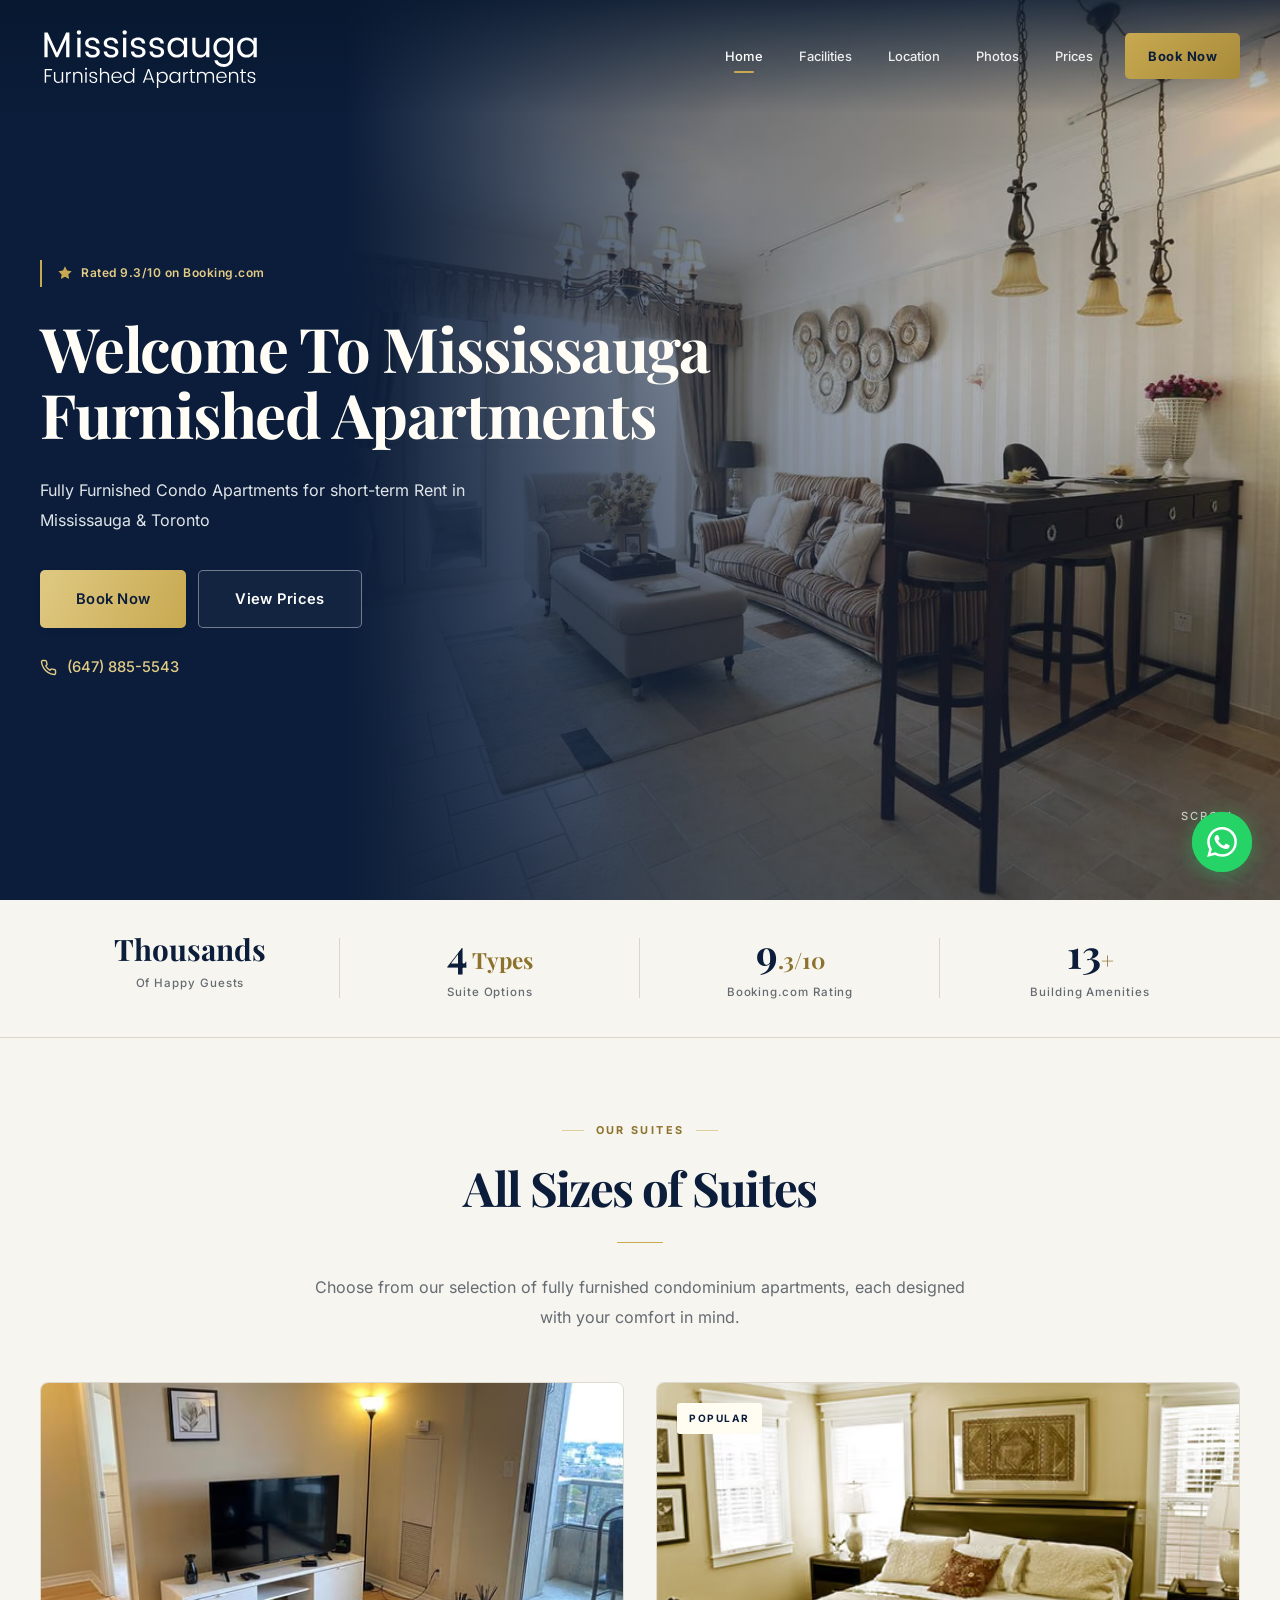
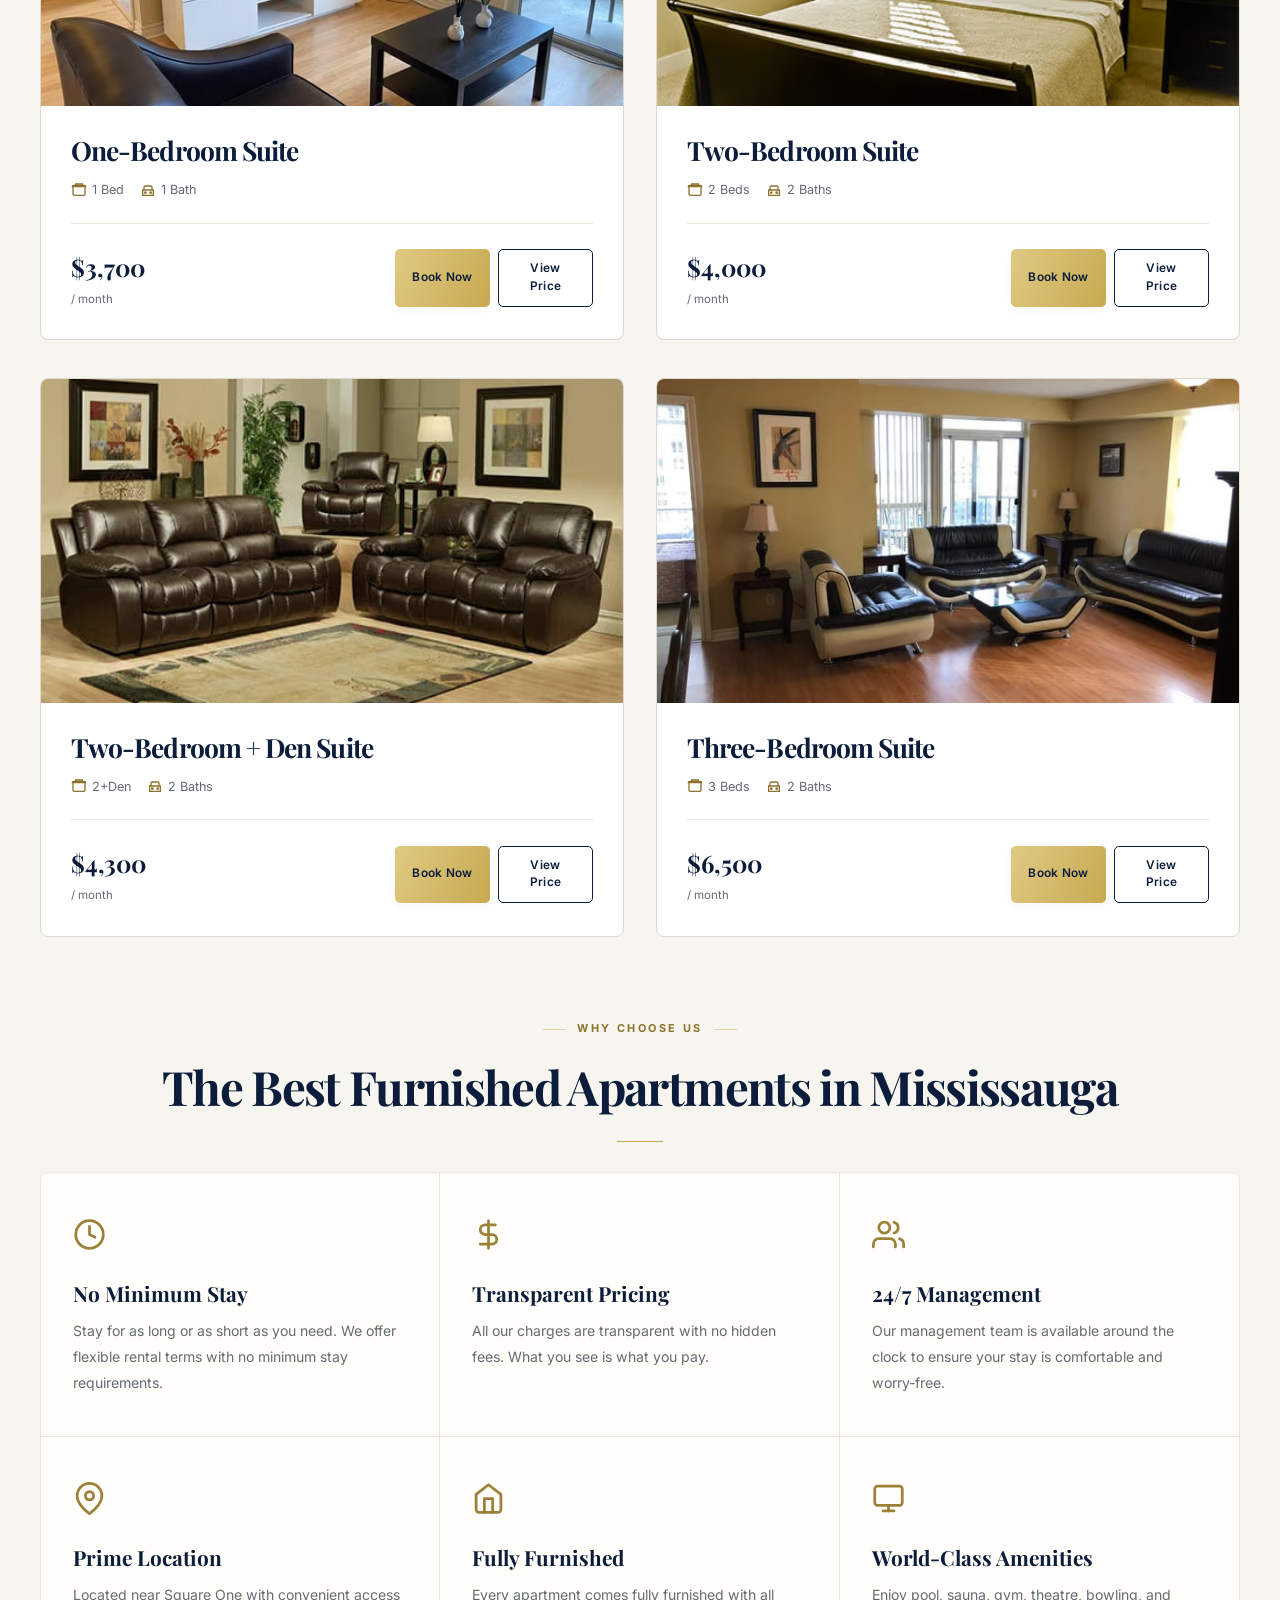
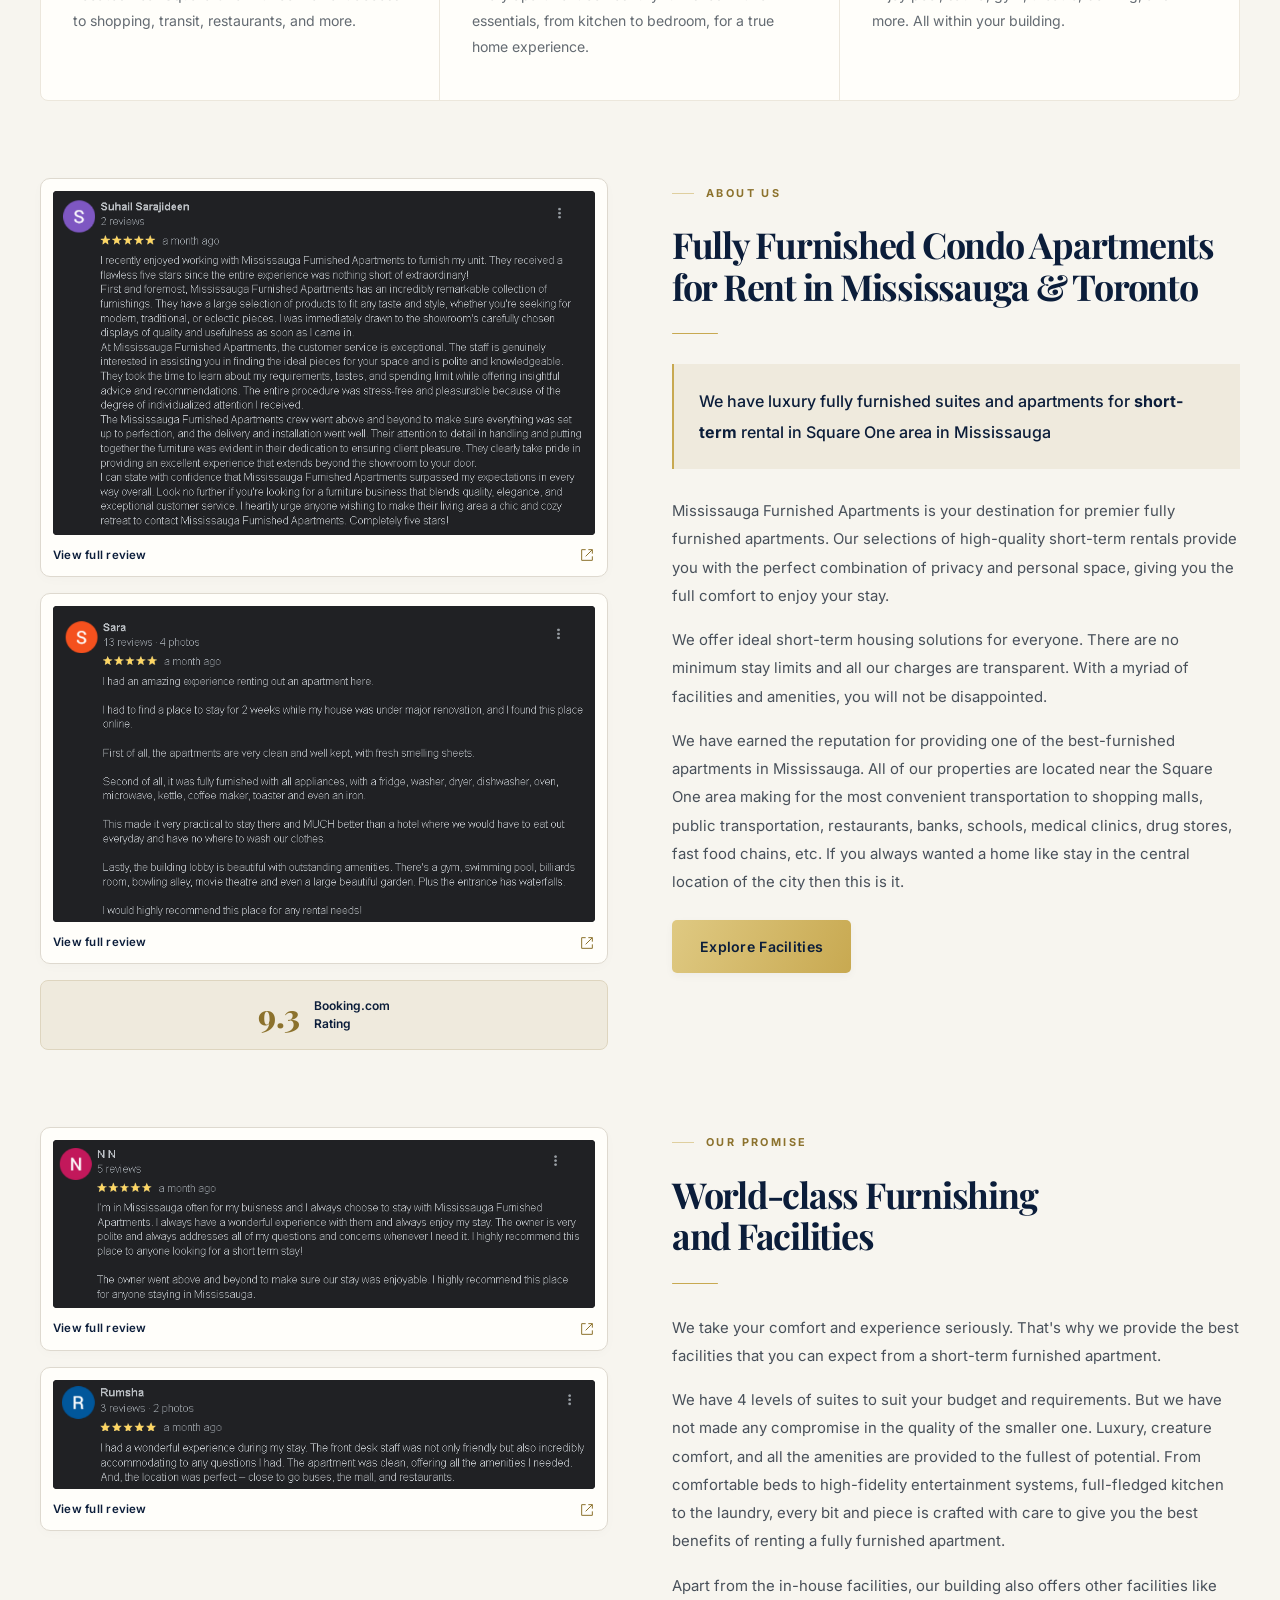
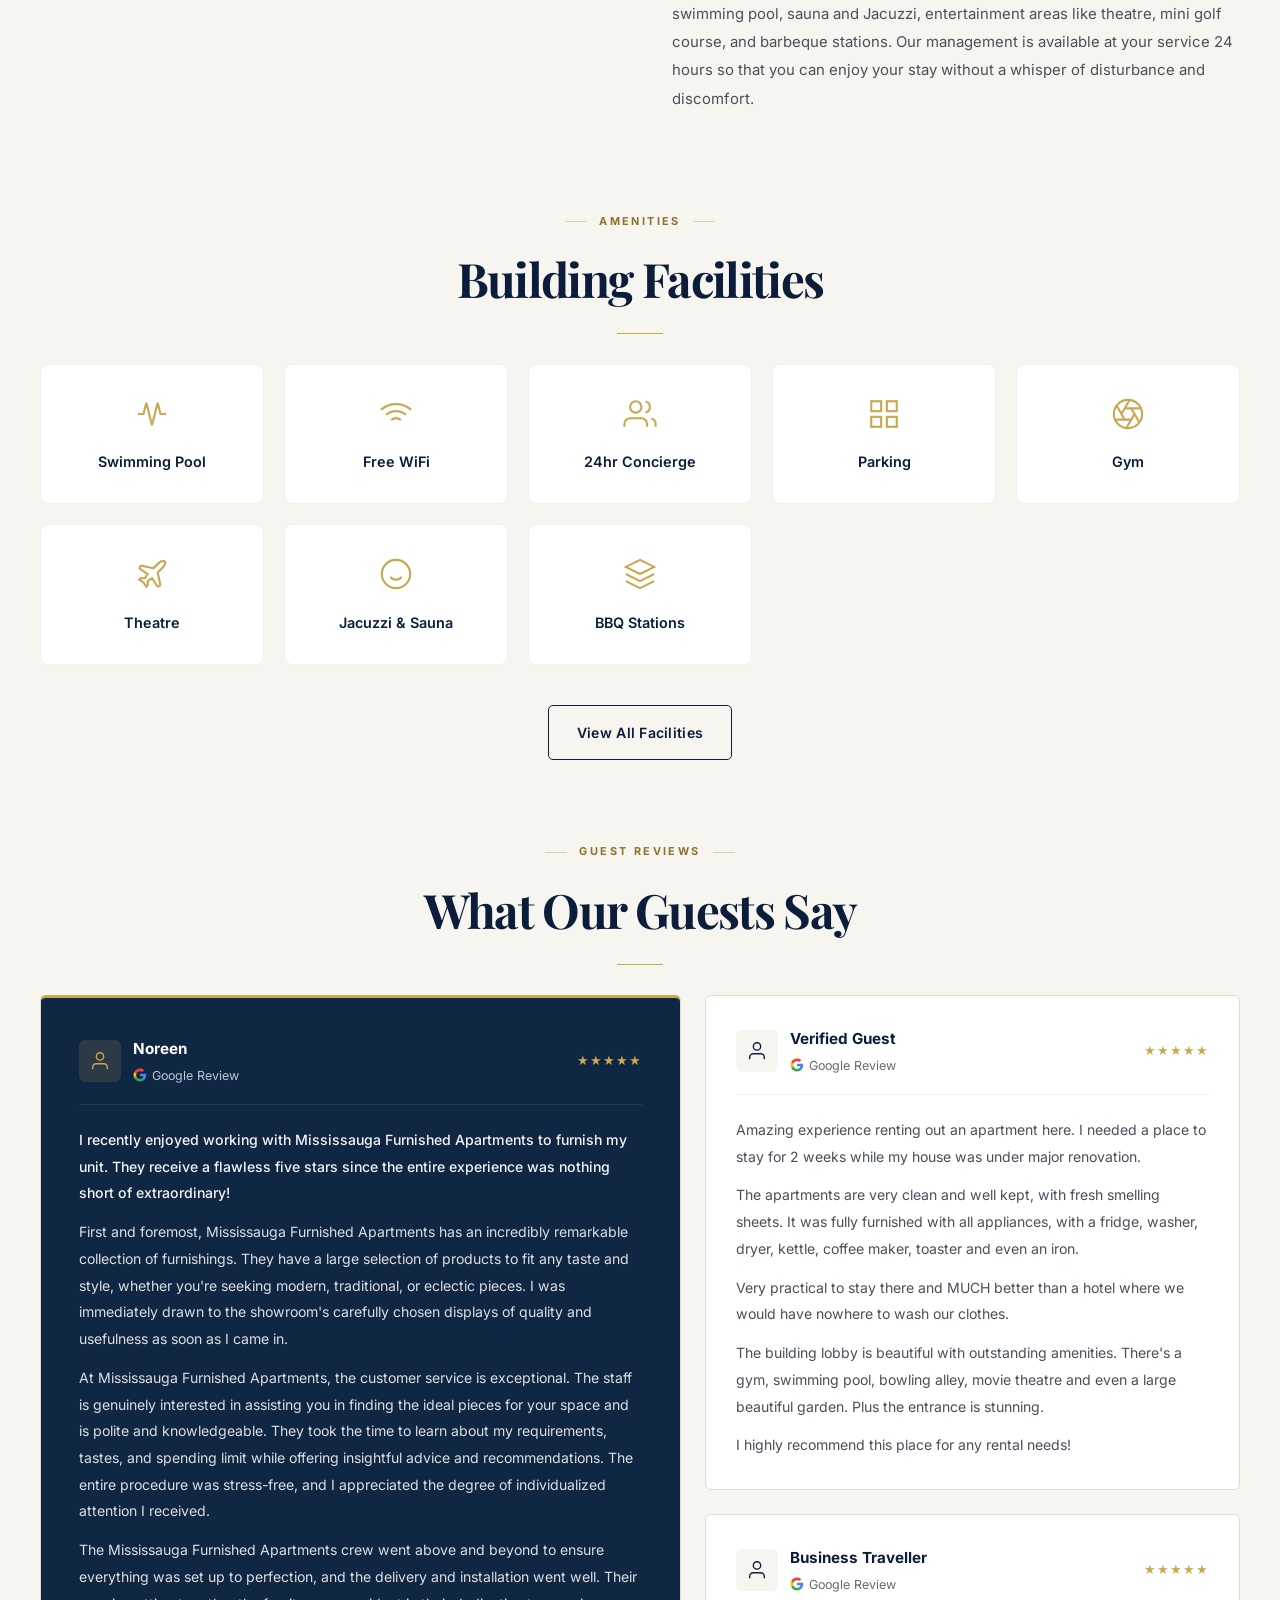
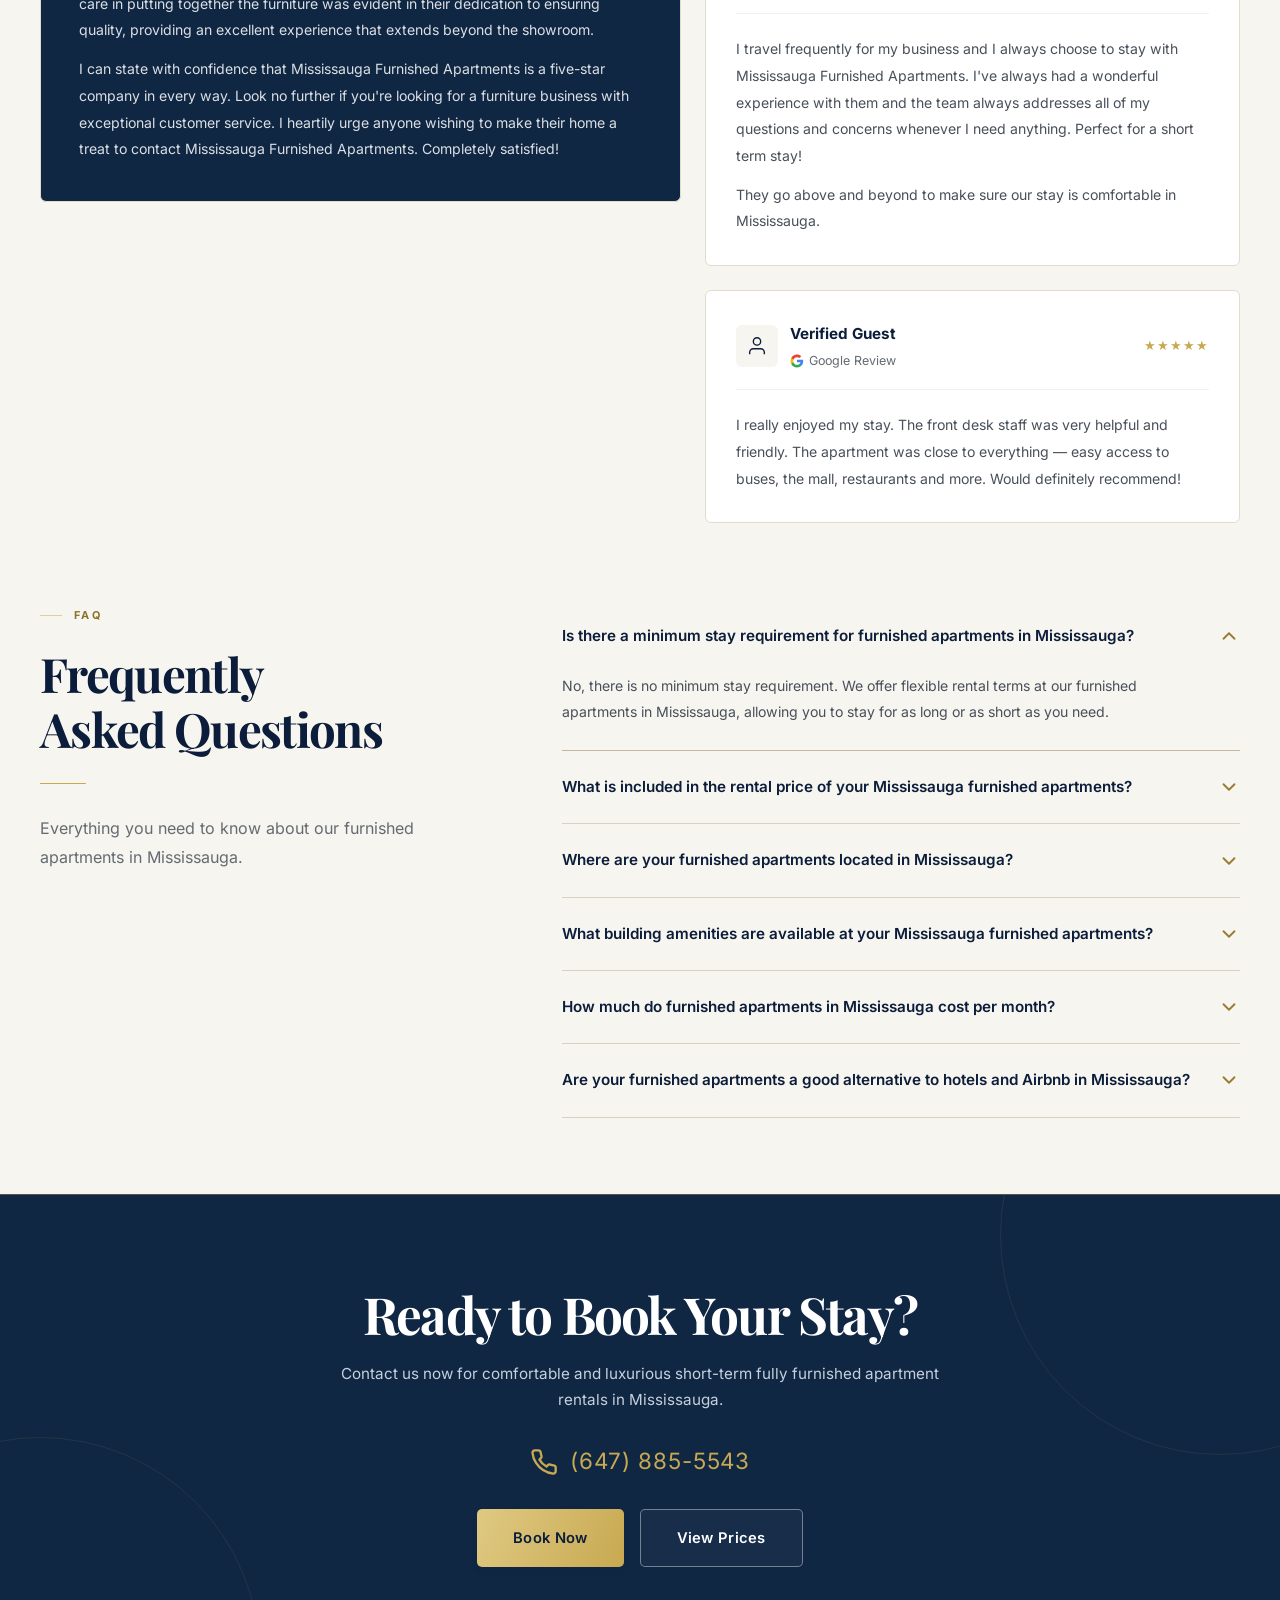
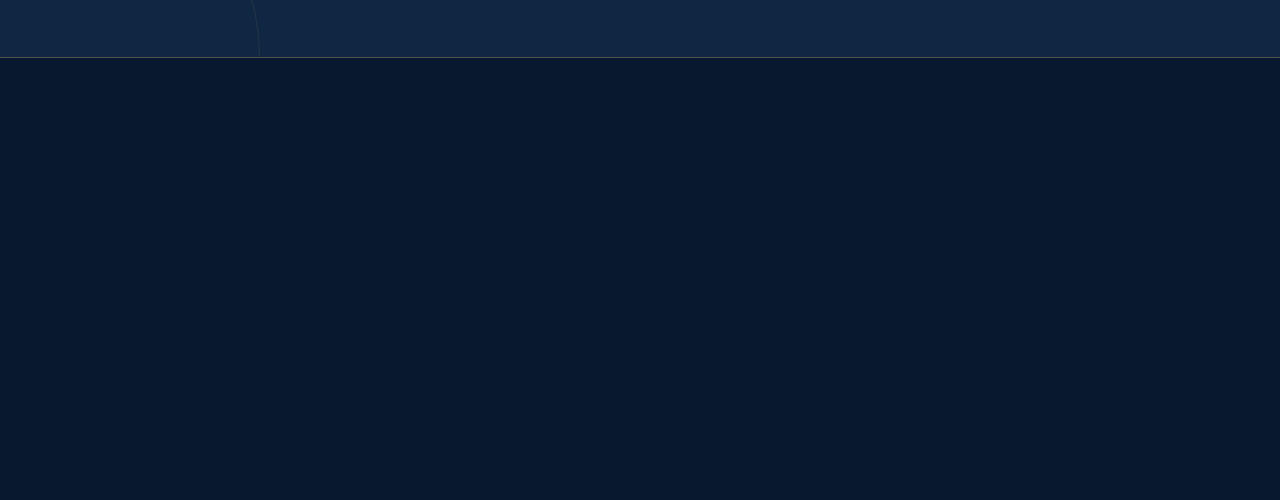
==== commit ef63e36a: "Restore complete review screenshots and improve readable image cards" ====
--- a/index.html
+++ b/index.html
@@ -31,7 +31,7 @@
   <link rel="preload" as="image" type="image/avif" href="/images/facility-bg-mp86rRVwpPU0ooEl-w1920-ec77679001.avif" imagesrcset="/images/facility-bg-mp86rRVwpPU0ooEl-w768-3073a7bddd.avif 768w, /images/facility-bg-mp86rRVwpPU0ooEl-w1280-a68b2f551b.avif 1280w, /images/facility-bg-mp86rRVwpPU0ooEl-w1920-ec77679001.avif 1920w" imagesizes="100vw" fetchpriority="high">
   <link rel="preload" href="/fonts/playfair-var-latin.woff2" as="font" type="font/woff2" crossorigin>
   <link rel="preload" href="/fonts/inter-var-latin.woff2" as="font" type="font/woff2" crossorigin>
-  <link rel="stylesheet" href="/assets/styles.3034372ffb.css">
+  <link rel="stylesheet" href="/assets/styles.6f1c7ed505.css">
   <script>document.documentElement.classList.add('js');</script>
   <script src="/assets/main.bd0d6fdb8a.js" defer></script>
 
@@ -262,12 +262,14 @@
     <div class="container">
       <div class="about-grid">
         <div class="about-images fade-up">
-          <div class="about-img-main">
-            <img src="/images/image-59-dOq7kx5jvlIO5Ebb-w700-dd6c9c6132.webp" alt="Mississauga Furnished Apartments interior" width="700" height="500" loading="lazy" decoding="async">
-          </div>
-          <div class="about-img-secondary">
-            <img src="/images/image-58-dWxwkJW6BXH468nQ-w300-8697398759.webp" alt="Mississauga Furnished Apartments living room" width="300" height="300" loading="lazy" decoding="async">
-          </div>
+          <a class="about-img-main review-image-link" href="/images/review-59-complete-676f82b200.png" target="_blank" rel="noopener" aria-label="View full review from Suhail Sarajideen (opens in a new tab)">
+            <img src="/images/review-59-complete-676f82b200.png" alt="Complete Google review from Suhail Sarajideen" width="810" height="514" style="aspect-ratio: auto 810 / 514;" loading="lazy" decoding="async">
+            <span class="review-image-caption">View full review<svg width="16" height="16" viewBox="0 0 24 24" fill="none" stroke="currentColor" stroke-width="1.5" aria-hidden="true"><path d="M14 4h6v6M20 4 10 14M20 14v6H4V4h6"/></svg></span>
+          </a>
+          <a class="about-img-secondary review-image-link" href="/images/review-58-complete-dc91699d3b.png" target="_blank" rel="noopener" aria-label="View full review from Sara (opens in a new tab)">
+            <img src="/images/review-58-complete-dc91699d3b.png" alt="Complete Google review from Sara" width="816" height="476" style="aspect-ratio: auto 816 / 476;" loading="lazy" decoding="async">
+            <span class="review-image-caption">View full review<svg width="16" height="16" viewBox="0 0 24 24" fill="none" stroke="currentColor" stroke-width="1.5" aria-hidden="true"><path d="M14 4h6v6M20 4 10 14M20 14v6H4V4h6"/></svg></span>
+          </a>
           <div class="about-experience-badge">
             <span class="number">9.3</span>
             <span class="text">Booking.com<br>Rating</span>
@@ -301,13 +303,15 @@
           <p>We have 4 levels of suites to suit your budget and requirements. But we have not made any compromise in the quality of the smaller one. Luxury, creature comfort, and all the amenities are provided to the fullest of potential. From comfortable beds to high-fidelity entertainment systems, full-fledged kitchen to the laundry, every bit and piece is crafted with care to give you the best benefits of renting a fully furnished apartment.</p>
           <p>Apart from the in-house facilities, our building also offers other facilities like swimming pool, sauna and Jacuzzi, entertainment areas like theatre, mini golf course, and barbeque stations. Our management is available at your service 24 hours so that you can enjoy your stay without a whisper of disturbance and discomfort.</p>
         </div>
-        <div class="about-images about-images--wide fade-up" style="direction: ltr;">
-          <div class="about-img-main">
-            <img src="/images/image-61-dOq7kx5jpBhDknxJ-w700-3efa2af5bf.png" alt="World-class furnishing and facilities" width="700" height="252" loading="lazy" decoding="async">
-          </div>
-          <div class="about-img-secondary">
-            <img src="/images/image-60-mk3yOjpNGjiVBeBj-w300-f0fd946341.png" alt="Premium apartment amenities" width="300" height="160" loading="lazy" decoding="async">
-          </div>
+        <div class="about-images fade-up" style="direction: ltr;">
+          <a class="about-img-main review-image-link" href="/images/review-61-complete-e2524739f0.png" target="_blank" rel="noopener" aria-label="View full review from N N (opens in a new tab)">
+            <img src="/images/review-61-complete-e2524739f0.png" alt="Complete Google review from N N" width="811" height="252" style="aspect-ratio: auto 811 / 252;" loading="lazy" decoding="async">
+            <span class="review-image-caption">View full review<svg width="16" height="16" viewBox="0 0 24 24" fill="none" stroke="currentColor" stroke-width="1.5" aria-hidden="true"><path d="M14 4h6v6M20 4 10 14M20 14v6H4V4h6"/></svg></span>
+          </a>
+          <a class="about-img-secondary review-image-link" href="/images/review-60-complete-44b9bb72b5.png" target="_blank" rel="noopener" aria-label="View full review from Rumsha (opens in a new tab)">
+            <img src="/images/review-60-complete-44b9bb72b5.png" alt="Complete Google review from Rumsha" width="792" height="160" style="aspect-ratio: auto 792 / 160;" loading="lazy" decoding="async">
+            <span class="review-image-caption">View full review<svg width="16" height="16" viewBox="0 0 24 24" fill="none" stroke="currentColor" stroke-width="1.5" aria-hidden="true"><path d="M14 4h6v6M20 4 10 14M20 14v6H4V4h6"/></svg></span>
+          </a>
         </div>
       </div>
     </div>
--- a/assets/styles.6f1c7ed505.css
+++ b/assets/styles.6f1c7ed505.css
@@ -0,0 +1 @@
+@font-face{font-family:Inter;font-style:normal;font-weight:300 700;font-display:swap;src:url(/fonts/inter-var-latin.woff2) format("woff2");unicode-range:U+0000-00FF,U+0131,U+0152-0153,U+02BB-02BC,U+02C6,U+02DA,U+02DC,U+0304,U+0308,U+0329,U+2000-206F,U+20AC,U+2122,U+2191,U+2193,U+2212,U+2215,U+FEFF,U+FFFD}@font-face{font-family:Inter;font-style:normal;font-weight:300 700;font-display:swap;src:url(/fonts/inter-var-latin-ext.woff2) format("woff2");unicode-range:U+0100-02BA,U+02BD-02C5,U+02C7-02CC,U+02CE-02D7,U+02DD-02FF,U+0304,U+0308,U+0329,U+1D00-1DBF,U+1E00-1E9F,U+1EF2-1EFF,U+2020,U+20A0-20AB,U+20AD-20C0,U+2113,U+2C60-2C7F,U+A720-A7FF}@font-face{font-family:Playfair Display;font-style:normal;font-weight:700 800;font-display:swap;src:url(/fonts/playfair-var-latin.woff2) format("woff2");unicode-range:U+0000-00FF,U+0131,U+0152-0153,U+02BB-02BC,U+02C6,U+02DA,U+02DC,U+0304,U+0308,U+0329,U+2000-206F,U+20AC,U+2122,U+2191,U+2193,U+2212,U+2215,U+FEFF,U+FFFD}@font-face{font-family:Playfair Display;font-style:normal;font-weight:700 800;font-display:swap;src:url(/fonts/playfair-var-latin-ext.woff2) format("woff2");unicode-range:U+0100-02BA,U+02BD-02C5,U+02C7-02CC,U+02CE-02D7,U+02DD-02FF,U+0304,U+0308,U+0329,U+1D00-1DBF,U+1E00-1E9F,U+1EF2-1EFF,U+2020,U+20A0-20AB,U+20AD-20C0,U+2113,U+2C60-2C7F,U+A720-A7FF}:root{--navy: #0B1D3A;--navy-light: #122B52;--navy-rgb: 11, 29, 58;--gold: #C8A951;--gold-light: #D4BC72;--gold-dark: #A88B3A;--gold-rgb: 200, 169, 81;--white: #FFFFFF;--off-white: #F8F8F6;--light-gray: #F0EDE8;--medium-gray: #D1CBC1;--charcoal: #2C2C2C;--text-body: #4A4A4A;--text-light: #7A7A7A;--green-whatsapp: #25D366;--shadow-sm: 0 2px 8px rgba(11, 29, 58, .08);--shadow-md: 0 4px 24px rgba(11, 29, 58, .12);--shadow-lg: 0 12px 48px rgba(11, 29, 58, .16);--shadow-xl: 0 20px 60px rgba(11, 29, 58, .22);--shadow-glow: 0 0 40px rgba(200, 169, 81, .3);--radius-sm: 8px;--radius-md: 14px;--radius-lg: 24px;--radius-xl: 32px;--transition: .35s cubic-bezier(.4, 0, .2, 1);--transition-slow: .6s cubic-bezier(.4, 0, .2, 1);--transition-spring: .5s cubic-bezier(.34, 1.56, .64, 1);--max-width: 1200px}*,*:before,*:after{margin:0;padding:0;box-sizing:border-box}html{scroll-behavior:smooth;-webkit-text-size-adjust:100%}body{font-family:Inter,sans-serif;color:var(--charcoal);line-height:1.7;background:var(--white);overflow-x:hidden;-webkit-font-smoothing:antialiased;-moz-osx-font-smoothing:grayscale}.skip-link{position:absolute;top:-60px;left:16px;z-index:2000;background:var(--navy);color:var(--white);padding:12px 22px;border-radius:var(--radius-sm);font-weight:600;font-size:.88rem;transition:top .2s ease}.skip-link:focus{top:16px}:focus-visible{outline:2px solid var(--gold);outline-offset:3px}::-webkit-scrollbar{width:8px}::-webkit-scrollbar-track{background:var(--off-white)}::-webkit-scrollbar-thumb{background:var(--gold);border-radius:4px}::-webkit-scrollbar-thumb:hover{background:var(--gold-dark)}::selection{background:rgba(var(--gold-rgb),.2);color:var(--navy)}img{max-width:100%;height:auto;display:block}a{text-decoration:none;color:inherit;transition:color var(--transition)}ul,ol{list-style:none}h1,h2,h3,h4,h5,h6{font-family:Playfair Display,serif;color:var(--navy);line-height:1.25;font-weight:700}h1{font-size:clamp(2.2rem,5vw,3.8rem);letter-spacing:-.02em}h2{font-size:clamp(1.8rem,4vw,3rem);letter-spacing:-.01em}h3{font-size:clamp(1.3rem,3vw,1.8rem)}h4{font-size:clamp(1.1rem,2.5vw,1.35rem)}p{color:var(--text-body);margin-bottom:1rem}.container{width:100%;max-width:var(--max-width);margin:0 auto;padding:0 24px}.section-padding{padding:120px 0}.section-padding-sm{padding:80px 0}.text-center{text-align:center}.text-gold{color:var(--gold)}.text-navy{color:var(--navy)}.text-white{color:var(--white)}.bg-white{background:var(--white)}.bg-off-white{background:var(--off-white)}.bg-light-gray{background:var(--light-gray)}.bg-navy{background:var(--navy)}.section-label{font-family:Inter,sans-serif;font-size:.75rem;font-weight:700;text-transform:uppercase;letter-spacing:4px;color:var(--gold);margin-bottom:16px;display:inline-block;position:relative}.section-label:before,.section-label:after{content:"";position:absolute;top:50%;width:30px;height:1px;background:var(--gold);opacity:.5}.section-label:before{right:calc(100% + 12px)}.section-label:after{left:calc(100% + 12px)}.section-title{margin-bottom:20px}.section-subtitle{font-size:1.1rem;color:var(--text-light);max-width:650px;margin:0 auto 60px;line-height:1.8}.divider{width:50px;height:2px;background:linear-gradient(90deg,transparent,var(--gold),transparent);margin:20px auto 32px;border-radius:2px}.btn{display:inline-flex;align-items:center;justify-content:center;gap:8px;padding:15px 34px;font-family:Inter,sans-serif;font-size:.88rem;font-weight:600;border-radius:var(--radius-sm);border:none;cursor:pointer;transition:all var(--transition);text-transform:uppercase;letter-spacing:1.5px;white-space:nowrap;position:relative;overflow:hidden}.btn:before{content:"";position:absolute;top:0;left:-100%;width:100%;height:100%;background:linear-gradient(90deg,transparent,rgba(255,255,255,.2),transparent);transition:left .5s ease}.btn:hover:before{left:100%}.btn-primary{background:linear-gradient(135deg,var(--gold),var(--gold-dark));color:var(--navy);box-shadow:0 4px 15px rgba(var(--gold-rgb),.3)}.btn-primary:hover{transform:translateY(-3px);box-shadow:0 8px 30px rgba(var(--gold-rgb),.45)}.btn-secondary{background:#ffffff1a;color:var(--white);border:2px solid rgba(255,255,255,.4);backdrop-filter:blur(10px);-webkit-backdrop-filter:blur(10px)}.btn-secondary:hover{background:var(--white);color:var(--navy);border-color:var(--white);transform:translateY(-3px);box-shadow:0 8px 30px #fff3}.btn-outline{background:transparent;color:var(--navy);border:2px solid var(--navy)}.btn-outline:hover{background:var(--navy);color:var(--white);transform:translateY(-3px);box-shadow:0 8px 25px rgba(var(--navy-rgb),.3)}.btn-navy{background:var(--navy);color:var(--white)}.btn-navy:hover{background:var(--navy-light);transform:translateY(-3px);box-shadow:var(--shadow-lg)}.btn-sm{padding:10px 22px;font-size:.8rem;letter-spacing:1px}.btn-lg{padding:18px 44px;font-size:.95rem}.header{position:fixed;top:0;left:0;right:0;z-index:1000;padding:20px 0;transition:all .4s ease}.header.transparent{background:transparent}.header.scrolled{background:#fffffff2;backdrop-filter:blur(20px);-webkit-backdrop-filter:blur(20px);padding:12px 0;box-shadow:0 1px 30px rgba(var(--navy-rgb),.08)}.header .container{display:flex;align-items:center;justify-content:space-between}.header-logo img{height:48px;width:auto;transition:all var(--transition)}.header.scrolled .header-logo img{height:38px}.header-nav{display:flex;align-items:center;gap:4px}.header-nav a{padding:8px 18px;font-size:.88rem;font-weight:500;border-radius:var(--radius-sm);transition:all var(--transition);position:relative}.header-nav a:not(.btn-book):after{content:"";position:absolute;bottom:4px;left:50%;transform:translate(-50%);width:0;height:2px;background:var(--gold);border-radius:1px;transition:width var(--transition)}.header-nav a:not(.btn-book):hover:after,.header-nav a:not(.btn-book).active:after{width:20px}.header.transparent .header-nav a{color:#ffffffe6}.header.transparent .header-nav a:hover,.header.transparent .header-nav a.active{color:var(--white)}.header.scrolled .header-nav a{color:var(--charcoal)}.header.scrolled .header-nav a:hover,.header.scrolled .header-nav a.active{color:var(--navy)}.header-nav .btn-book{background:linear-gradient(135deg,var(--gold),var(--gold-dark));color:var(--navy)!important;font-weight:700;padding:10px 26px;margin-left:12px;border-radius:50px;box-shadow:0 4px 15px rgba(var(--gold-rgb),.3);letter-spacing:.5px}.header-nav .btn-book:after{display:none}.header-nav .btn-book:hover{transform:translateY(-2px);box-shadow:0 6px 25px rgba(var(--gold-rgb),.45)}.hamburger{display:none;flex-direction:column;gap:6px;cursor:pointer;padding:8px;z-index:1001;background:none;border:none}.hamburger span{display:block;width:26px;height:2px;background:var(--white);transition:all var(--transition);border-radius:2px}.header.scrolled .hamburger span{background:var(--charcoal)}.hamburger.active span:nth-child(1){transform:rotate(45deg) translate(5px,6px)}.hamburger.active span:nth-child(2){opacity:0;transform:translate(-10px)}.hamburger.active span:nth-child(3){transform:rotate(-45deg) translate(5px,-6px)}@media(max-width:968px){.hamburger{display:flex;min-height:44px;justify-content:center}.header.menu-open{transform:none!important;background:transparent;box-shadow:none;backdrop-filter:none;-webkit-backdrop-filter:none}.header.menu-open .header-logo{visibility:hidden}.header.menu-open .hamburger span{background:var(--gold-light)}.hamburger.active{border-radius:50%;background:#ffffff0f}.header-nav{position:fixed;top:0;right:0;width:min(380px,calc(100vw - 20px));height:100vh;height:100dvh;background:linear-gradient(155deg,#142c4a 0%,var(--navy) 48%,#08172e 100%);border-left:1px solid rgba(var(--gold-rgb),.25);flex-direction:column;align-items:stretch;padding:38px 28px max(28px,env(safe-area-inset-bottom));gap:0;overflow-y:auto;overscroll-behavior:contain;visibility:hidden;transform:translate(100%);transition:transform .28s ease,visibility .28s;box-shadow:-12px 0 32px #0000001f}.header-nav:before{content:"";display:block;flex:0 0 58px;width:210px;max-width:calc(100% - 46px);margin:0 0 42px;background:url(/images/logdefeo-YZ97rq5DNquVJy9x-2dbbc9e1d8.svg) left center / contain no-repeat;filter:brightness(0) invert(1);opacity:.95}.header-nav:after{content:"";position:absolute;top:119px;left:28px;right:28px;height:1px;background:linear-gradient(90deg,var(--gold),rgba(var(--gold-rgb),.1))}.header-nav.open{visibility:visible;transform:translate(0)}.header-nav a{display:flex;align-items:center;flex:0 0 auto;color:#f7f3e9!important;font-family:Playfair Display,Georgia,serif;font-size:1.55rem;font-weight:600;line-height:1.3;min-height:62px;padding:12px 38px 12px 14px;width:100%;border-bottom:1px solid rgba(255,255,255,.08);border-radius:0;transition:color .18s ease,background-color .18s ease}.header-nav a:not(.btn-book):after{content:"";display:block;top:calc(50% - 3px);bottom:auto;left:auto;right:15px;width:6px;height:6px;border-top:1px solid currentColor;border-right:1px solid currentColor;border-radius:0;background:none;transform:rotate(45deg);opacity:.45;transition:opacity .18s ease}.header-nav a:not(.btn-book):hover:after,.header-nav a:not(.btn-book).active:after{width:6px;opacity:1}.header-nav a:not(.btn-book):hover,.header-nav a:not(.btn-book).active{background:rgba(var(--gold-rgb),.07);color:var(--gold-light)!important}.header-nav a:not(.btn-book).active{box-shadow:inset 2px 0 0 var(--gold)}.header-nav a:focus-visible,.hamburger:focus-visible{outline:2px solid var(--gold-light);outline-offset:4px}.header-nav .btn-book{justify-content:center;flex-shrink:0;font-family:Inter,sans-serif;font-size:.95rem;font-weight:700;letter-spacing:.04em;min-height:56px;padding:14px 22px;margin-left:0;margin-top:auto;text-align:center;border:1px solid rgba(255,255,255,.2);border-radius:10px;background:linear-gradient(115deg,#ddc47d,var(--gold) 60%,#b89945);color:var(--navy)!important;box-shadow:0 5px 18px #00000021;transform:none!important}.header-nav a:nth-last-child(2){margin-bottom:30px}.header-nav .btn-book:hover{background:var(--gold-light);transform:none}.mobile-overlay.active{backdrop-filter:none;-webkit-backdrop-filter:none}}@media(max-width:968px)and (max-height:660px){.header-nav{padding-top:28px;padding-bottom:20px}.header-nav:before{flex-basis:48px;margin-bottom:28px}.header-nav:after{top:96px}.header-nav a{min-height:54px;font-size:1.4rem}.header-nav a:nth-last-child(2){margin-bottom:22px}.header-nav .btn-book{min-height:52px;font-size:.95rem}}.hero{position:relative;min-height:100vh;display:flex;align-items:center;justify-content:center;text-align:center;overflow:hidden}.hero-bg{position:absolute;inset:0;width:100%;height:100%;object-fit:cover;object-position:center;background-size:cover;background-position:center;background-repeat:no-repeat;will-change:transform}.hero .hero-bg{transform:scale(1.1)}.hero-overlay{position:absolute;inset:0;background:linear-gradient(180deg,rgba(var(--navy-rgb),.55),rgba(var(--navy-rgb),.7),rgba(var(--navy-rgb),.85))}.hero:before,.hero:after{content:"";position:absolute;border-radius:50%;opacity:.04;animation:float 20s ease-in-out infinite;pointer-events:none}.hero:before{width:600px;height:600px;background:var(--gold);top:-200px;right:-200px}.hero:after{width:400px;height:400px;background:var(--gold);bottom:-150px;left:-100px;animation-delay:-10s}@keyframes float{0%,to{transform:translate(0) rotate(0)}25%{transform:translate(30px,-30px) rotate(5deg)}50%{transform:translate(-20px,20px) rotate(-5deg)}75%{transform:translate(20px,10px) rotate(3deg)}}.hero-content{position:relative;z-index:2;padding:0 24px;max-width:900px}.hero-badge{display:inline-flex;align-items:center;gap:8px;background:rgba(var(--gold-rgb),.1);border:1px solid rgba(var(--gold-rgb),.25);color:var(--gold);padding:10px 24px;border-radius:50px;font-size:.82rem;font-weight:600;margin-bottom:32px;backdrop-filter:blur(20px);-webkit-backdrop-filter:blur(20px);letter-spacing:.5px}.hero-badge svg{width:16px;height:16px;fill:var(--gold)}.hero h1{color:var(--white);margin-bottom:24px;font-size:clamp(2.5rem,6vw,4.2rem);line-height:1.15;letter-spacing:-.02em}.hero-subtitle{color:#ffffffbf;font-size:clamp(1rem,2.5vw,1.2rem);margin-bottom:48px;line-height:1.8;font-weight:300}.hero-actions{display:flex;gap:16px;justify-content:center;flex-wrap:wrap}.hero-phone{display:inline-flex;align-items:center;gap:10px;color:var(--gold);font-size:1.1rem;font-weight:600;margin-top:36px;transition:all var(--transition)}.hero-phone svg{width:20px;height:20px;animation:pulse-ring 2s ease-out infinite}@keyframes pulse-ring{0%{transform:scale(1)}50%{transform:scale(1.15)}to{transform:scale(1)}}.hero-phone:hover{color:var(--gold-light);transform:translate(4px)}.hero-scroll{position:absolute;bottom:40px;left:50%;transform:translate(-50%);z-index:3;display:flex;flex-direction:column;align-items:center;gap:8px;color:#fff6;font-size:.7rem;font-weight:500;letter-spacing:2px;text-transform:uppercase}.hero-scroll-line{width:1px;height:40px;background:linear-gradient(to bottom,rgba(var(--gold-rgb),.6),transparent);animation:scroll-line 2s ease-in-out infinite}@keyframes scroll-line{0%{transform:scaleY(0);transform-origin:top}50%{transform:scaleY(1);transform-origin:top}51%{transform:scaleY(1);transform-origin:bottom}to{transform:scaleY(0);transform-origin:bottom}}.page-hero{position:relative;padding:200px 0 110px;text-align:center;overflow:hidden}.page-hero .hero-bg{position:absolute;inset:0;width:100%;height:100%;object-fit:cover;object-position:center;background-size:cover;background-position:center;will-change:transform}.page-hero .hero-overlay{background:linear-gradient(180deg,rgba(var(--navy-rgb),.6),rgba(var(--navy-rgb),.85))}.page-hero h1{color:var(--white);position:relative;z-index:2;max-width:800px;margin:0 auto}.page-hero .section-label{position:relative;z-index:2}.page-hero .hero-content{position:relative;z-index:2;margin:0 auto;padding:0 24px}.page-hero .divider{position:relative;z-index:2}.page-hero .section-label:before,.page-hero .section-label:after{background:rgba(var(--gold-rgb),.5)}.stats-section{background:var(--navy);padding:0;position:relative;z-index:5;margin-top:-60px}.stats-grid{display:grid;grid-template-columns:repeat(4,1fr);max-width:1000px;margin:0 auto;background:var(--white);border-radius:var(--radius-xl);box-shadow:var(--shadow-xl);overflow:hidden}.stat-item{padding:40px 24px;text-align:center;position:relative;transition:all var(--transition)}.stat-item:not(:last-child):after{content:"";position:absolute;right:0;top:20%;height:60%;width:1px;background:var(--light-gray)}.stat-item:hover{background:rgba(var(--gold-rgb),.04)}.stat-number{font-family:Playfair Display,serif;font-size:2.8rem;font-weight:800;color:var(--navy);line-height:1;margin-bottom:8px}.stat-number .counter-suffix{font-size:1.8rem;color:var(--gold)}.stat-number.stat-text-only{font-size:2rem;background:linear-gradient(135deg,var(--gold),var(--gold-dark));-webkit-background-clip:text;-webkit-text-fill-color:transparent;background-clip:text}.stat-label{font-size:.85rem;color:var(--text-light);font-weight:500;letter-spacing:.5px}@media(max-width:768px){.stats-grid{grid-template-columns:repeat(2,1fr);border-radius:var(--radius-lg)}.stat-item:nth-child(2):after{display:none}.stat-item:nth-child(1),.stat-item:nth-child(2){border-bottom:1px solid var(--light-gray)}.stats-section{margin-top:-40px}}@media(max-width:480px){.stats-grid{grid-template-columns:1fr 1fr}.stat-number{font-size:2.2rem}.stat-item{padding:28px 16px}}.suites-grid{display:grid;grid-template-columns:repeat(auto-fill,minmax(270px,1fr));gap:28px}.suite-card{background:var(--white);border-radius:var(--radius-lg);overflow:hidden;box-shadow:var(--shadow-sm);transition:all var(--transition-spring);border:1px solid rgba(var(--navy-rgb),.05)}.suite-card:hover{transform:translateY(-12px);box-shadow:var(--shadow-xl)}.suite-card-img{position:relative;height:240px;overflow:hidden}.suite-card-img img{width:100%;height:100%;object-fit:cover;transition:transform .8s cubic-bezier(.4,0,.2,1)}.suite-card:hover .suite-card-img img{transform:scale(1.1)}.suite-card-badge{position:absolute;top:16px;left:16px;background:linear-gradient(135deg,var(--gold),var(--gold-dark));color:var(--navy);padding:5px 14px;border-radius:50px;font-size:.7rem;font-weight:700;text-transform:uppercase;letter-spacing:1.5px;box-shadow:0 4px 12px rgba(var(--gold-rgb),.3)}.suite-card-body{padding:28px}.suite-card h3{font-size:1.2rem;margin-bottom:10px}.suite-card-specs{display:flex;gap:16px;margin-bottom:16px;color:var(--text-light);font-size:.85rem}.suite-card-specs span{display:flex;align-items:center;gap:5px}.suite-card-price{font-size:1.15rem;font-weight:700;color:var(--navy);margin-bottom:18px}.suite-card-price span{font-size:.85rem;font-weight:400;color:var(--text-light)}.suite-card-actions{display:flex;gap:10px}.suite-card-actions .btn{flex:1;padding:11px 16px;font-size:.78rem}.features-grid{display:grid;grid-template-columns:repeat(auto-fill,minmax(340px,1fr));gap:28px}.feature-card{background:var(--white);padding:44px 36px;border-radius:var(--radius-lg);text-align:center;transition:all var(--transition-spring);border:1px solid rgba(var(--navy-rgb),.06);position:relative;overflow:hidden}.feature-card:before{content:"";position:absolute;top:0;left:0;right:0;height:3px;background:linear-gradient(90deg,var(--gold),var(--gold-dark));transform:scaleX(0);transform-origin:left;transition:transform var(--transition)}.feature-card:hover:before{transform:scaleX(1)}.feature-card:hover{transform:translateY(-6px);box-shadow:var(--shadow-lg)}.feature-icon{width:72px;height:72px;background:linear-gradient(135deg,rgba(var(--gold-rgb),.08),rgba(var(--gold-rgb),.18));border-radius:20px;display:flex;align-items:center;justify-content:center;margin:0 auto 24px;transition:all var(--transition)}.feature-card:hover .feature-icon{background:linear-gradient(135deg,var(--gold),var(--gold-dark));transform:scale(1.05) rotate(3deg)}.feature-icon svg{width:30px;height:30px;color:var(--gold);transition:color var(--transition)}.feature-card:hover .feature-icon svg{color:var(--navy)}.feature-card h4{margin-bottom:12px;font-size:1.15rem}.feature-card p{font-size:.9rem;color:var(--text-light);margin-bottom:0;line-height:1.7}.about-grid{display:grid;grid-template-columns:1fr 1fr;gap:80px;align-items:center}.about-images{position:relative}.about-img-main{border-radius:var(--radius-xl);overflow:hidden;box-shadow:var(--shadow-lg)}.about-img-main img{width:100%;height:420px;object-fit:cover;transition:transform .8s ease}.about-img-main:hover img{transform:scale(1.03)}.about-img-secondary{position:absolute;bottom:-40px;right:-40px;width:220px;height:220px;border-radius:var(--radius-lg);overflow:hidden;border:8px solid var(--white);box-shadow:var(--shadow-xl)}.about-img-secondary img{width:100%;height:100%;object-fit:cover}.about-experience-badge{position:absolute;top:-20px;left:-20px;background:linear-gradient(135deg,var(--gold),var(--gold-dark));color:var(--navy);width:100px;height:100px;border-radius:50%;padding:12px;text-align:center;display:flex;flex-direction:column;align-items:center;justify-content:center;box-shadow:var(--shadow-glow);z-index:3}.about-experience-badge .number{font-family:Playfair Display,serif;font-size:1.8rem;font-weight:800;line-height:1}.about-experience-badge .text{width:100%;margin-top:5px;font-size:.6rem;font-weight:600;line-height:1.4;text-align:center;text-transform:none;letter-spacing:0;white-space:nowrap}.about-content h2{margin-bottom:24px}.about-content p{margin-bottom:16px;line-height:1.85}.about-highlight{background:linear-gradient(135deg,rgba(var(--gold-rgb),.06),rgba(var(--gold-rgb),.12));border-left:4px solid var(--gold);padding:24px 28px;border-radius:0 var(--radius-md) var(--radius-md) 0;margin-bottom:28px}.about-highlight p{color:var(--navy);font-weight:500;margin-bottom:0;font-size:1.05rem}@media(max-width:768px){.about-grid{grid-template-columns:1fr;gap:50px}.about-img-secondary{right:16px;bottom:-24px;width:160px;height:160px}.about-experience-badge{width:80px;height:80px;padding:8px;top:-10px;left:-10px}.about-experience-badge .number{font-size:1.4rem}}.facilities-scroll{display:grid;grid-template-columns:repeat(auto-fill,minmax(200px,1fr));gap:20px}.facility-mini-card{background:var(--white);padding:32px 20px;border-radius:var(--radius-md);text-align:center;transition:all var(--transition-spring);border:1px solid rgba(var(--navy-rgb),.06)}.facility-mini-card:hover{border-color:var(--gold);transform:translateY(-6px);box-shadow:var(--shadow-md)}.facility-mini-card svg{width:34px;height:34px;color:var(--gold);margin-bottom:14px}.facility-mini-card h4{font-size:.9rem;font-family:Inter,sans-serif;font-weight:600}.cta-banner{background:linear-gradient(135deg,var(--navy) 0%,var(--navy-light) 50%,var(--navy) 100%);padding:100px 0;text-align:center;position:relative;overflow:hidden}.cta-banner:before{content:"";position:absolute;top:-200px;right:-100px;width:500px;height:500px;background:radial-gradient(circle,rgba(var(--gold-rgb),.08) 0%,transparent 70%);border-radius:50%;animation:float 15s ease-in-out infinite}.cta-banner:after{content:"";position:absolute;bottom:-150px;left:-80px;width:400px;height:400px;background:radial-gradient(circle,rgba(var(--gold-rgb),.06) 0%,transparent 70%);border-radius:50%;animation:float 15s ease-in-out infinite reverse}.cta-banner h2{color:var(--white);margin-bottom:16px;position:relative;z-index:1}.cta-banner p{color:#ffffffb3;font-size:1.1rem;margin-bottom:36px;position:relative;z-index:1}.cta-banner .cta-actions{display:flex;gap:16px;justify-content:center;flex-wrap:wrap;position:relative;z-index:1}.cta-phone-large{display:flex;align-items:center;gap:12px;color:var(--gold);font-size:1.6rem;font-weight:700;font-family:Playfair Display,serif;margin-bottom:28px;justify-content:center;position:relative;z-index:1;transition:all var(--transition)}.cta-phone-large:hover{color:var(--gold-light);transform:scale(1.03)}.footer{background:var(--navy);color:#ffffffb3;padding:90px 0 0}.footer-grid{display:grid;grid-template-columns:1.5fr 1fr 1fr 1.5fr;gap:48px;padding-bottom:70px;border-bottom:1px solid rgba(255,255,255,.08)}.footer-col h4{color:var(--white);font-size:1.1rem;margin-bottom:24px;position:relative;display:inline-block}.footer-col h4:after{content:"";position:absolute;bottom:-6px;left:0;width:24px;height:2px;background:var(--gold);border-radius:1px}.footer-logo img{height:42px;margin-bottom:20px}.footer-col p{color:#ffffff80;font-size:.9rem;line-height:1.8}.footer-links a{display:block;color:#ffffff80;padding:7px 0;font-size:.9rem;transition:all var(--transition)}.footer-links a:hover{color:var(--gold);padding-left:10px}.footer-contact-item{display:flex;align-items:flex-start;gap:12px;margin-bottom:18px;font-size:.9rem}.footer-contact-item svg{width:18px;height:18px;color:var(--gold);flex-shrink:0;margin-top:3px}.footer-contact-item a,.footer-contact-item span{color:#ffffff80}.footer-contact-item a:hover{color:var(--gold)}.newsletter-form{display:flex;gap:0;margin-top:16px;border-radius:var(--radius-sm);overflow:hidden;border:1px solid rgba(255,255,255,.15)}.newsletter-form input{flex:1;padding:14px 16px;border:none;background:#ffffff0d;color:var(--white);font-size:.88rem;outline:none;transition:background var(--transition);font-family:Inter,sans-serif}.newsletter-form input::placeholder{color:#ffffff59}.newsletter-form input:focus{background:#ffffff14}.newsletter-form button{padding:14px 22px;background:var(--gold);color:var(--navy);border:none;font-weight:700;font-size:.82rem;cursor:pointer;transition:all var(--transition);white-space:nowrap;font-family:Inter,sans-serif;letter-spacing:.5px}.newsletter-form button:hover{background:var(--gold-light)}.newsletter-success{color:var(--gold);font-size:.9rem;margin-top:10px;display:none}.footer-bottom{display:flex;align-items:center;justify-content:space-between;padding:28px 0;flex-wrap:wrap;gap:16px}.footer-bottom p{font-size:.82rem;color:#ffffff4d;margin-bottom:0}.payment-icons{display:flex;gap:10px;align-items:center}.payment-icons img{height:28px;width:auto;opacity:.5;transition:all var(--transition);border-radius:4px}.payment-icons img:hover{opacity:.9;transform:translateY(-2px)}@media(max-width:968px){.footer-grid{grid-template-columns:1fr 1fr}}@media(max-width:580px){.footer-grid{grid-template-columns:1fr}.footer-bottom{flex-direction:column;text-align:center}}.whatsapp-float{position:fixed;bottom:28px;right:28px;width:60px;height:60px;background:var(--green-whatsapp);border-radius:50%;display:flex;align-items:center;justify-content:center;box-shadow:0 4px 20px #25d36666;z-index:999;transition:all var(--transition-spring)}.whatsapp-float:before{content:"";position:absolute;width:100%;height:100%;border-radius:50%;background:var(--green-whatsapp);animation:whatsapp-pulse 2s ease-out infinite;z-index:-1}@keyframes whatsapp-pulse{0%{transform:scale(1);opacity:.4}to{transform:scale(1.6);opacity:0}}.whatsapp-float:hover{transform:scale(1.1) translateY(-2px);box-shadow:0 8px 30px #25d36680}.whatsapp-float svg{width:30px;height:30px;fill:#fff}.scroll-top{position:fixed;bottom:100px;right:32px;width:46px;height:46px;background:var(--navy);color:var(--white);border:none;border-radius:50%;display:flex;align-items:center;justify-content:center;cursor:pointer;opacity:0;visibility:hidden;transform:translateY(20px);transition:all var(--transition);z-index:998;box-shadow:var(--shadow-md)}.scroll-top.visible{opacity:1;visibility:visible;transform:translateY(0)}.scroll-top:hover{background:var(--gold);color:var(--navy);transform:translateY(-3px)}.scroll-top svg{width:20px;height:20px}.facilities-grid{display:grid;grid-template-columns:repeat(auto-fill,minmax(260px,1fr));gap:24px}.facility-card{background:var(--white);padding:36px 28px;border-radius:var(--radius-lg);text-align:center;transition:all var(--transition-spring);border:1px solid rgba(var(--navy-rgb),.06);position:relative;overflow:hidden}.facility-card:before{content:"";position:absolute;top:0;left:0;right:0;height:3px;background:linear-gradient(90deg,var(--gold),var(--gold-dark));transform:scaleX(0);transition:transform var(--transition)}.facility-card:hover:before{transform:scaleX(1)}.facility-card:hover{transform:translateY(-6px);box-shadow:var(--shadow-lg)}.facility-card svg{width:42px;height:42px;color:var(--gold);margin-bottom:18px}.facility-card h4{font-size:1rem;margin-bottom:8px;font-family:Inter,sans-serif;font-weight:600}.facility-card p{font-size:.85rem;color:var(--text-light);margin-bottom:0}.notice-callout{background:linear-gradient(135deg,rgba(var(--gold-rgb),.06),rgba(var(--gold-rgb),.12));border:1px solid rgba(var(--gold-rgb),.2);border-radius:var(--radius-lg);padding:28px 36px;display:flex;align-items:flex-start;gap:16px;margin-top:44px}.notice-callout svg{width:24px;height:24px;color:var(--gold);flex-shrink:0;margin-top:2px}.notice-callout p{margin-bottom:0;color:var(--navy);font-weight:500}.layout-grid{display:grid;grid-template-columns:repeat(auto-fill,minmax(180px,1fr));gap:20px}.layout-item{background:var(--white);padding:32px 20px;border-radius:var(--radius-md);text-align:center;border:1px solid rgba(var(--navy-rgb),.06);transition:all var(--transition)}.layout-item:hover{border-color:var(--gold);transform:translateY(-4px);box-shadow:var(--shadow-sm)}.layout-item svg{width:36px;height:36px;color:var(--gold);margin-bottom:14px}.layout-item h4{font-size:.95rem;font-family:Inter,sans-serif;font-weight:600}.tabs{margin-bottom:36px}.tab-buttons{display:flex;gap:0;flex-wrap:wrap;border-bottom:2px solid var(--light-gray)}.tab-btn{padding:16px 30px;font-family:Inter,sans-serif;font-size:.88rem;font-weight:600;color:var(--text-light);background:none;border:none;cursor:pointer;transition:all var(--transition);border-bottom:3px solid transparent;margin-bottom:-2px;letter-spacing:.5px;text-transform:uppercase}.tab-btn.active{color:var(--navy);border-bottom-color:var(--gold);background:rgba(var(--gold-rgb),.04)}.tab-btn:hover{color:var(--navy);background:rgba(var(--gold-rgb),.04)}.tab-content{display:none;animation:fadeTab .4s ease;background:var(--white);padding:40px;border-radius:0 0 var(--radius-lg) var(--radius-lg);border:1px solid rgba(var(--navy-rgb),.06);border-top:none;box-shadow:var(--shadow-sm)}@keyframes fadeTab{0%{opacity:0;transform:translateY(10px)}to{opacity:1;transform:translateY(0)}}.tab-content.active{display:block}.tab-content p{line-height:1.9;margin-bottom:16px}.tab-content p:last-child{margin-bottom:0}.furnishing-list{display:grid;grid-template-columns:1fr 1fr;gap:0;list-style:none;padding:0;margin:0}.furnishing-list li{display:flex;align-items:center;gap:14px;padding:14px 18px;border-radius:var(--radius-sm);transition:background .2s ease;font-size:.95rem;color:var(--text-body)}.furnishing-list li:hover{background:rgba(var(--gold-rgb),.06)}.furnishing-list li svg{width:18px;height:18px;color:var(--gold);flex-shrink:0}.furnishing-detail-grid{display:grid;grid-template-columns:1fr 1fr;gap:16px;margin-bottom:24px}.furnishing-detail-card{background:var(--off-white);border-radius:var(--radius-sm);padding:24px;border-left:3px solid var(--gold)}.furnishing-detail-card h4{font-family:Inter,sans-serif;font-size:.95rem;font-weight:700;color:var(--navy);margin-bottom:8px}.furnishing-detail-card p{font-size:.9rem;color:var(--text-body);margin-bottom:0;line-height:1.7}.furnishing-note{background:rgba(var(--gold-rgb),.08);border-radius:var(--radius-sm);padding:18px 24px;font-size:.92rem;color:var(--text-body);line-height:1.7}.furnishing-note strong{color:var(--navy)}.furnish-dot{width:8px;height:8px;border-radius:50%;background:var(--gold);flex-shrink:0;display:inline-block}@media(max-width:580px){.furnishing-list,.furnishing-detail-grid{grid-template-columns:1fr}.tab-content{padding:28px 20px}}.properties-grid{display:grid;grid-template-columns:repeat(2,minmax(280px,400px));gap:28px;justify-content:center}.property-card{background:var(--white);border-radius:var(--radius-lg);padding:36px;box-shadow:var(--shadow-sm);transition:all var(--transition-spring);border:1px solid rgba(var(--navy-rgb),.06)}.property-card:hover{transform:translateY(-6px);box-shadow:var(--shadow-lg);border-color:rgba(var(--gold-rgb),.3)}.property-card-icon{width:60px;height:60px;background:linear-gradient(135deg,rgba(var(--gold-rgb),.08),rgba(var(--gold-rgb),.18));border-radius:16px;display:flex;align-items:center;justify-content:center;margin-bottom:20px}.property-card-icon svg{width:28px;height:28px;color:var(--gold)}.property-card h3{font-size:1.25rem;margin-bottom:8px}.property-card .address{color:var(--text-light);font-size:.95rem;margin-bottom:12px}.property-card .badge-new{display:inline-block;background:linear-gradient(135deg,var(--gold),var(--gold-dark));color:var(--navy);padding:4px 12px;border-radius:50px;font-size:.68rem;font-weight:700;text-transform:uppercase;letter-spacing:1.5px}.map-container{border-radius:var(--radius-xl);overflow:hidden;box-shadow:var(--shadow-lg);margin-top:24px}.map-container iframe{width:100%;height:450px;border:none}.directions-timeline{max-width:700px;margin:0 auto}.direction-step{display:flex;gap:24px;position:relative;padding-bottom:36px}.direction-step:last-child{padding-bottom:0}.direction-step:before{content:"";position:absolute;left:21px;top:44px;bottom:0;width:2px;background:linear-gradient(to bottom,rgba(var(--gold-rgb),.3),transparent)}.direction-step:last-child:before{display:none}.direction-step-number{width:44px;height:44px;background:linear-gradient(135deg,var(--navy),var(--navy-light));color:var(--gold);border-radius:50%;display:flex;align-items:center;justify-content:center;font-weight:700;font-size:.85rem;flex-shrink:0;box-shadow:0 4px 15px rgba(var(--navy-rgb),.3)}.direction-step p{padding-top:10px;margin-bottom:0}.nearby-grid{display:grid;grid-template-columns:repeat(auto-fill,minmax(160px,1fr));gap:16px}.nearby-item{background:var(--white);padding:24px 16px;border-radius:var(--radius-md);text-align:center;border:1px solid rgba(var(--navy-rgb),.06);transition:all var(--transition)}.nearby-item:hover{border-color:rgba(var(--gold-rgb),.3);transform:translateY(-3px)}.nearby-item svg{width:24px;height:24px;color:var(--gold);margin-bottom:10px}.nearby-item span{display:block;font-size:.85rem;font-weight:500;color:var(--text-body)}.gallery-grid{display:grid;grid-template-columns:repeat(auto-fill,minmax(300px,1fr));gap:16px}.gallery-item{position:relative;border-radius:var(--radius-lg);overflow:hidden;cursor:pointer;aspect-ratio:1}.gallery-item img{width:100%;height:100%;object-fit:cover;transition:transform .8s cubic-bezier(.4,0,.2,1)}.gallery-item:hover img{transform:scale(1.1)}.gallery-item:after{content:"";position:absolute;inset:0;background:linear-gradient(to bottom,transparent 50%,rgba(var(--navy-rgb),.5) 100%);opacity:0;transition:opacity var(--transition)}.gallery-item:hover:after{opacity:1}.gallery-item-icon{position:absolute;top:50%;left:50%;transform:translate(-50%,-50%) scale(0);z-index:2;width:52px;height:52px;background:#fffffff2;border-radius:50%;display:flex;align-items:center;justify-content:center;transition:transform var(--transition-spring);box-shadow:var(--shadow-md)}.gallery-item:hover .gallery-item-icon{transform:translate(-50%,-50%) scale(1)}.gallery-item-icon svg{width:20px;height:20px;color:var(--navy)}.lightbox{position:fixed;inset:0;background:#000000f5;z-index:10000;display:none;align-items:center;justify-content:center;backdrop-filter:blur(20px);-webkit-backdrop-filter:blur(20px)}.lightbox.active{display:flex;animation:lightboxIn .3s ease}@keyframes lightboxIn{0%{opacity:0}to{opacity:1}}.lightbox-close{position:absolute;top:24px;right:28px;background:#ffffff1a;border:none;color:#fff;font-size:1.5rem;cursor:pointer;padding:10px 14px;z-index:10001;transition:all var(--transition);border-radius:50%;line-height:1}.lightbox-close:hover{background:#fff3;color:var(--gold)}.lightbox-img{max-width:88vw;max-height:84vh;object-fit:contain;border-radius:var(--radius-md);transition:transform .3s ease}.lightbox-prev,.lightbox-next{position:absolute;top:50%;transform:translateY(-50%);background:#ffffff14;border:1px solid rgba(255,255,255,.15);color:#fff;width:52px;height:52px;border-radius:50%;display:flex;align-items:center;justify-content:center;cursor:pointer;transition:all var(--transition);z-index:10001}.lightbox-prev{left:24px}.lightbox-next{right:24px}.lightbox-prev:hover,.lightbox-next:hover{background:#fff3;border-color:#ffffff4d}.lightbox-counter{position:absolute;bottom:28px;left:50%;transform:translate(-50%);color:#ffffff80;font-size:.85rem;font-weight:500;letter-spacing:2px}.pricing-toggle{display:flex;background:rgba(var(--navy-rgb),.06);border-radius:50px;padding:5px;margin:0 auto 60px;width:fit-content}.pricing-toggle-btn{padding:14px 36px;border:none;background:none;font-family:Inter,sans-serif;font-size:.88rem;font-weight:600;color:var(--text-light);border-radius:50px;cursor:pointer;transition:all var(--transition)}.pricing-toggle-btn.active{background:var(--navy);color:var(--white);box-shadow:0 4px 15px rgba(var(--navy-rgb),.2)}.pricing-cards{display:grid;grid-template-columns:repeat(auto-fill,minmax(265px,1fr));gap:24px}.pricing-card{background:var(--white);border-radius:var(--radius-lg);padding:40px 30px;text-align:center;box-shadow:var(--shadow-sm);transition:all var(--transition-spring);border:2px solid transparent;position:relative}.pricing-card:hover{transform:translateY(-10px);box-shadow:var(--shadow-xl)}.pricing-card.pricing-switching{transform:scale(.97);opacity:.7}.pricing-card.featured{border-color:var(--gold);box-shadow:var(--shadow-lg),0 0 0 1px rgba(var(--gold-rgb),.1)}.pricing-card.featured:before{content:"Most Popular";position:absolute;top:-14px;left:50%;transform:translate(-50%);background:linear-gradient(135deg,var(--gold),var(--gold-dark));color:var(--navy);padding:5px 18px;border-radius:50px;font-size:.68rem;font-weight:700;text-transform:uppercase;letter-spacing:1.5px;box-shadow:0 4px 12px rgba(var(--gold-rgb),.3)}.pricing-card-icon{width:60px;height:60px;background:linear-gradient(135deg,rgba(var(--gold-rgb),.08),rgba(var(--gold-rgb),.18));border-radius:16px;display:flex;align-items:center;justify-content:center;margin:0 auto 24px}.pricing-card-icon svg{width:28px;height:28px;color:var(--gold)}.pricing-card h3{font-size:1.15rem;margin-bottom:4px}.pricing-card .specs{color:var(--text-light);font-size:.85rem;margin-bottom:24px}.pricing-card .price{font-size:2.4rem;font-weight:800;color:var(--navy);font-family:Playfair Display,serif;line-height:1.2}.pricing-card .price-period{display:block;font-size:.82rem;font-weight:400;color:var(--text-light);font-family:Inter,sans-serif;margin-bottom:28px}.pricing-card .summer-price{display:none}.pricing-card .btn{width:100%}.short-stay-callout{background:linear-gradient(135deg,var(--navy),var(--navy-light));border-radius:var(--radius-lg);padding:48px;text-align:center;margin-top:48px;position:relative;overflow:hidden}.short-stay-callout:before{content:"";position:absolute;top:-50px;right:-50px;width:200px;height:200px;background:radial-gradient(circle,rgba(var(--gold-rgb),.1),transparent);border-radius:50%}.short-stay-callout h3{color:var(--white);margin-bottom:10px;position:relative}.short-stay-callout p{color:#fff9;margin-bottom:24px;position:relative}.included-grid{display:grid;grid-template-columns:repeat(auto-fill,minmax(250px,1fr));gap:16px}.included-item{display:flex;align-items:center;gap:14px;padding:18px 22px;background:var(--white);border-radius:var(--radius-md);border:1px solid rgba(var(--navy-rgb),.06);transition:all var(--transition)}.included-item:hover{border-color:rgba(var(--gold-rgb),.3);transform:translate(4px)}.included-item svg{width:22px;height:22px;color:var(--gold);flex-shrink:0}.included-item span{font-weight:500;color:var(--navy)}.features-list{display:grid;grid-template-columns:repeat(auto-fill,minmax(300px,1fr));gap:16px}.feature-item{display:flex;align-items:flex-start;gap:12px;padding:16px 0}.feature-item svg{width:20px;height:20px;color:var(--gold);flex-shrink:0;margin-top:2px}.feature-item span{color:var(--text-body);font-size:.95rem}.booking-grid{display:grid;grid-template-columns:1.5fr 1fr;gap:50px;align-items:flex-start}@media(max-width:868px){.booking-grid{grid-template-columns:1fr}}.booking-form{background:var(--white);border-radius:var(--radius-xl);padding:48px;box-shadow:var(--shadow-lg);border:1px solid rgba(var(--navy-rgb),.05)}.booking-form h3{margin-bottom:32px}.form-group{margin-bottom:22px}.form-group label{display:block;font-size:.88rem;font-weight:600;color:var(--navy);margin-bottom:8px}.form-group input,.form-group textarea,.form-group select{width:100%;padding:15px 18px;border:1.5px solid rgba(var(--navy-rgb),.12);border-radius:var(--radius-sm);font-size:.95rem;font-family:Inter,sans-serif;color:var(--charcoal);background:var(--white);transition:all var(--transition);outline:none}.form-group input:focus,.form-group textarea:focus{border-color:var(--gold);box-shadow:0 0 0 4px rgba(var(--gold-rgb),.08)}.form-group textarea{height:130px;resize:vertical}.form-group input::placeholder,.form-group textarea::placeholder{color:var(--text-light)}.form-row{display:grid;grid-template-columns:1fr 1fr;gap:18px}@media(max-width:500px){.form-row{grid-template-columns:1fr}}.radio-cards{display:grid;grid-template-columns:1fr 1fr;gap:10px}@media(max-width:500px){.radio-cards{grid-template-columns:1fr}}.radio-card{position:relative}.radio-card input{position:absolute;opacity:0;width:0;height:0}.radio-card label{display:flex;align-items:center;gap:10px;padding:15px 18px;border:2px solid rgba(var(--navy-rgb),.08);border-radius:var(--radius-sm);cursor:pointer;transition:all var(--transition);font-size:.88rem;font-weight:500}.radio-card label:before{content:"";width:18px;height:18px;border:2px solid var(--medium-gray);border-radius:50%;flex-shrink:0;transition:all var(--transition)}.radio-card input:checked+label{border-color:var(--gold);background:rgba(var(--gold-rgb),.04)}.radio-card input:checked+label:before{border-color:var(--gold);background:var(--gold);box-shadow:inset 0 0 0 3px var(--white)}.booking-sidebar{display:flex;flex-direction:column;gap:24px}.sidebar-card{background:var(--white);border-radius:var(--radius-lg);padding:30px;box-shadow:var(--shadow-sm);border:1px solid rgba(var(--navy-rgb),.06);transition:all var(--transition)}.sidebar-card:hover{box-shadow:var(--shadow-md)}.sidebar-card h4{margin-bottom:18px;display:flex;align-items:center;gap:10px}.sidebar-card h4 svg{width:20px;height:20px;color:var(--gold)}.sidebar-contact-item{display:flex;align-items:center;gap:12px;padding:12px 0;border-bottom:1px solid rgba(var(--navy-rgb),.05)}.sidebar-contact-item:last-child{border-bottom:none}.sidebar-contact-item svg{width:20px;height:20px;color:var(--gold);flex-shrink:0}.sidebar-contact-item a{color:var(--text-body);font-size:.9rem;transition:color var(--transition)}.sidebar-contact-item a:hover{color:var(--gold)}.payment-methods{display:grid;grid-template-columns:repeat(4,1fr);gap:10px}.payment-method{display:flex;align-items:center;justify-content:center;padding:12px;border:1px solid rgba(var(--navy-rgb),.06);border-radius:var(--radius-sm);background:var(--off-white);transition:all var(--transition)}.payment-method:hover{border-color:rgba(var(--gold-rgb),.3)}.payment-method img{height:24px;width:auto}.policy-item{display:flex;align-items:flex-start;gap:12px;padding:12px 0}.policy-item svg{width:20px;height:20px;color:var(--gold);flex-shrink:0;margin-top:2px}.policy-item strong{color:var(--navy);display:block;font-size:.85rem}.policy-item span{color:var(--text-body);font-size:.9rem}.sidebar-map{border-radius:var(--radius-md);overflow:hidden;margin-top:8px}.sidebar-map iframe{width:100%;height:200px;border:none}.form-group input.error,.form-group textarea.error{border-color:#e74c3c;box-shadow:0 0 0 4px #e74c3c14}.form-error{color:#e74c3c;font-size:.8rem;margin-top:4px;display:none}.form-success{background:rgba(var(--gold-rgb),.08);border:1px solid rgba(var(--gold-rgb),.3);border-radius:var(--radius-md);padding:28px;text-align:center;display:none}.form-success h4{color:var(--gold-dark);margin-bottom:8px}.form-success p{color:var(--text-body);margin-bottom:0;font-size:.9rem}.reviews-masonry{display:grid;grid-template-columns:1fr;gap:28px}@media(min-width:769px){.reviews-masonry{display:flex;flex-wrap:wrap;gap:28px}.reviews-masonry .review-card.review-featured{width:100%;flex:0 0 100%}.reviews-masonry .review-card:not(.review-featured){flex:1 1 calc(33.333% - 19px);min-width:280px}}.review-card{background:var(--white);border-radius:var(--radius-lg);padding:32px;box-shadow:var(--shadow-sm);border:1px solid rgba(var(--navy-rgb),.06);transition:all var(--transition-spring);-webkit-font-smoothing:antialiased;-moz-osx-font-smoothing:grayscale;text-rendering:optimizeLegibility}.review-card:hover{transform:translateY(-4px);box-shadow:var(--shadow-lg)}.review-card.review-featured{background:var(--navy)}.review-card.review-featured .review-author{color:var(--white)}.review-card.review-featured .review-body p{color:#ffffffd9}.review-card.review-featured .review-body p:first-child{color:#fffffff2;font-weight:500}.review-card.review-featured .review-avatar{background:rgba(var(--gold-rgb),.15);color:var(--gold)}.review-card.review-featured .review-source span{color:#ffffff80}.review-card.review-featured .review-stars{color:var(--gold)}.review-header{display:flex;align-items:center;gap:12px;margin-bottom:22px;padding-bottom:18px;border-bottom:1px solid rgba(var(--navy-rgb),.06)}.review-card.review-featured .review-header{border-bottom-color:#ffffff14}.review-avatar{width:42px;height:42px;border-radius:50%;background:var(--off-white);display:flex;align-items:center;justify-content:center;flex-shrink:0;color:var(--navy)}.review-avatar svg{width:22px;height:22px}.review-author{font-weight:700;font-size:.95rem;color:var(--navy);margin-bottom:0}.review-source{display:flex;align-items:center;gap:5px;margin-top:3px}.review-source span{font-size:.78rem;color:var(--text-light)}.google-icon{flex-shrink:0}.review-stars{margin-left:auto;color:var(--gold);font-size:.95rem;letter-spacing:2px;flex-shrink:0}.review-body p{font-size:.93rem;line-height:1.85;color:var(--text-body);margin-bottom:12px}.review-body p:last-child{margin-bottom:0}@media(max-width:768px){.reviews-masonry{display:flex;flex-direction:column;gap:24px}.review-card{padding:24px}}.mobile-overlay{position:fixed;inset:0;background:#00000080;z-index:999;opacity:0;visibility:hidden;transition:all var(--transition);backdrop-filter:blur(4px);-webkit-backdrop-filter:blur(4px)}.mobile-overlay.active{opacity:1;visibility:visible}@media(max-width:768px){.section-padding{padding:70px 0}.hero{min-height:92vh}.page-hero{padding:150px 0 80px}.suites-grid{grid-template-columns:1fr;max-width:400px;margin:0 auto}.features-grid{grid-template-columns:1fr}.pricing-cards{grid-template-columns:1fr;max-width:380px;margin:0 auto}.gallery-grid{grid-template-columns:1fr 1fr;gap:10px}.properties-grid{grid-template-columns:1fr}.map-container iframe{height:300px}.booking-form{padding:28px}.hero-scroll{display:none}}@media(max-width:480px){.gallery-grid{grid-template-columns:1fr}.container{padding:0 16px}.hero-actions{flex-direction:column;align-items:center}.hero-actions .btn{width:100%;max-width:300px}.section-label:before,.section-label:after{display:none}}.sr-only{position:absolute;width:1px;height:1px;padding:0;margin:-1px;overflow:hidden;clip:rect(0,0,0,0);white-space:nowrap;border-width:0}.faq-list{max-width:820px;margin:0 auto;display:grid;gap:14px}.faq-item{background:var(--white);border:1px solid rgba(var(--navy-rgb),.07);border-radius:var(--radius-md);box-shadow:var(--shadow-sm);transition:box-shadow var(--transition),border-color var(--transition);overflow:hidden}.faq-item:hover{border-color:rgba(var(--gold-rgb),.4);box-shadow:var(--shadow-md)}.faq-item[open]{border-color:rgba(var(--gold-rgb),.5);box-shadow:var(--shadow-md)}.faq-item summary{display:flex;align-items:center;justify-content:space-between;gap:18px;padding:22px 26px;cursor:pointer;font-weight:600;font-size:1rem;color:var(--navy);list-style:none;transition:color var(--transition)}.faq-item summary::-webkit-details-marker{display:none}.faq-item summary:hover{color:var(--gold-dark)}.faq-item .faq-chevron{width:22px;height:22px;color:var(--gold);flex-shrink:0;transition:transform .35s cubic-bezier(.4,0,.2,1)}.faq-item[open] .faq-chevron{transform:rotate(180deg)}.faq-answer{padding:0 26px 24px}.faq-answer p{margin-bottom:0;line-height:1.85;color:var(--text-body);font-size:.95rem}.faq-item::details-content{opacity:0;block-size:0;overflow:hidden;transition:content-visibility .35s allow-discrete,opacity .35s ease,block-size .35s ease}.faq-item[open]::details-content{opacity:1;block-size:auto}@supports (interpolate-size: allow-keywords){.faq-list{interpolate-size:allow-keywords}}@media(max-width:580px){.faq-item summary{padding:18px 20px;font-size:.95rem}.faq-answer{padding:0 20px 20px}}@view-transition{navigation:auto}::view-transition-old(root),::view-transition-new(root){animation-duration:.25s}@media(prefers-reduced-motion:reduce){html{scroll-behavior:auto}*,*:before,*:after{animation-duration:.01ms!important;animation-iteration-count:1!important;transition-duration:.01ms!important}:where(html.js) .fade-up,:where(html.js) .fade-in,:where(html.js) .stagger-children>*{opacity:1;transform:none}::view-transition-group(*),::view-transition-old(*),::view-transition-new(*){animation:none!important}}.hero-bg,.page-hero .hero-bg,.suite-card-img img,.gallery-item img{will-change:transform}.header,.whatsapp-float,.scroll-top{will-change:transform,opacity}.footer{content-visibility:auto;contain-intrinsic-size:auto 620px}.booking-grid>*,.sidebar-contact-item,.footer-contact-item{min-width:0}.sidebar-contact-item a,.footer-contact-item a{min-width:0;overflow-wrap:anywhere}:root{--off-white: #f7f5ef;--light-gray: #ece7dc;--text-body: #48505a;--text-light: #646b72;--radius-sm: 4px;--radius-md: 8px;--radius-lg: 12px;--radius-xl: 16px;--max-width: 1280px}body{background:var(--off-white)}.container{padding-inline:40px}.section-padding{padding-block:clamp(76px,8vw,120px)}.section-padding-sm{padding-block:70px}h1,h2,h3{letter-spacing:-.035em;text-wrap:balance}h2{font-size:clamp(2rem,3.7vw,3.35rem);line-height:1.16}.section-title{margin-bottom:22px}.section-label{font-size:.68rem;letter-spacing:.22em;color:#8c722d;margin-bottom:22px}.section-label:before,.section-label:after{width:22px}.section-subtitle{font-size:1rem;line-height:1.85;margin-bottom:50px}.divider{width:46px;height:1px;background:var(--gold);margin-block:26px 30px}.btn{border-radius:5px;text-transform:none;letter-spacing:.02em;padding:16px 28px;min-height:50px;min-width:0;max-width:100%;white-space:normal;overflow:visible;overflow-wrap:break-word;text-align:center;line-height:1.5;transition:background .18s,color .18s,border-color .18s,box-shadow .18s}.btn:before{content:none}.btn:hover{transform:none}.btn-primary{background:linear-gradient(115deg,#dfc982,#c8a951);box-shadow:0 3px 8px #0b1d3a0a}.btn-primary:hover{background:#e3cf91;box-shadow:0 4px 12px #0b1d3a12}.btn-secondary{background:#ffffff08;border:1px solid #ffffff66;backdrop-filter:none;-webkit-backdrop-filter:none}.btn-outline{border-width:1px}.btn-sm{min-height:44px;padding:11px 20px}.btn-lg{min-height:56px;padding:17px 36px;font-size:.92rem}.header{padding:25px 0;transition:background .2s,transform .25s,padding .2s}.header.transparent{background:linear-gradient(#07172ecc,#07172e00)}.header.scrolled{background:#fffefb;backdrop-filter:none;-webkit-backdrop-filter:none;box-shadow:0 1px #0b1d3a14}.header-logo img{width:218px;height:auto}.header.transparent .header-logo img,.footer-logo img{filter:brightness(0) invert(1)}.header.scrolled .header-logo img{height:auto;width:196px}@media(min-width:969px){.header-nav{gap:4px}.header-nav a{padding:10px 16px;font-size:.81rem}.header-nav .btn-book{border-radius:5px;padding:12px 23px;box-shadow:none}}.page-home .hero{min-height:760px;min-height:min(900px,100svh);padding:160px 0 116px;align-items:center;justify-content:flex-start;text-align:left;background:var(--navy)}.page-home .hero .hero-bg{width:73%;left:auto;object-position:52% center;transform:none}.page-home .hero-overlay{background:linear-gradient(90deg,#0b1d3a 0% 27%,#0b1d3a83 57%,#0b1d3a1a),linear-gradient(0deg,#0b1d3a66,transparent 60%)}.hero:before,.hero:after{content:none}.page-home .hero-content{width:100%;max-width:1280px;margin:0 auto;padding:0 40px}.hero-badge{background:transparent;border:0;border-left:2px solid var(--gold);padding:3px 0 3px 15px;border-radius:0;margin-bottom:28px;font-size:.75rem;color:#e3cc85;backdrop-filter:none;-webkit-backdrop-filter:none}.hero h1{max-width:700px;font-size:clamp(2.8rem,4.8vw,4.6rem);font-weight:700;line-height:1.09;margin-bottom:28px;color:#fffdf6}.hero-subtitle{max-width:510px;font-weight:400;font-size:1rem;line-height:1.85;color:#e0e5e9;margin-bottom:34px}.hero-actions{justify-content:flex-start;gap:12px}.hero-phone{font-size:.92rem;font-weight:500;color:#e3cc85;margin-top:27px}.hero-phone svg{width:17px;height:17px;animation:none}.hero-scroll{left:auto;right:44px;bottom:36px;transform:none;color:#ffffffb3}.hero-scroll-line{height:30px;animation:none}.hero-bg,.page-hero .hero-bg,.suite-card-img img,.gallery-item img{will-change:auto}.page-hero{background:var(--navy);min-height:460px;padding:175px 0 85px;text-align:left;display:block}.page-hero .hero-overlay{background:linear-gradient(90deg,#0b1d3aeb,#0b1d3aba 40%,#0b1d3a33)}.page-hero .container{width:100%}.page-hero .hero-content{width:100%;max-width:1280px;padding-inline:40px}.page-hero .container .hero-content{padding-inline:0}.page-hero .section-label{color:#e3cc85;padding-left:34px}.page-hero .section-label:before{left:0;right:auto}.page-hero .section-label:after{content:none}.page-hero h1{max-width:800px;margin:0;font-size:clamp(2.7rem,5vw,4.5rem)}.page-hero .divider{margin-left:0}.page-hero p{max-width:620px}.stats-section{margin-top:0;background:var(--off-white);border-bottom:1px solid #dcd6c8}.stats-section .container{max-width:1280px}.stats-grid{max-width:none;border-radius:0;background:transparent;box-shadow:none}.stat-item{padding:34px 18px}.stat-number{font-size:2.45rem;color:var(--navy);font-weight:700;margin-bottom:10px}.stat-number .counter-suffix{color:#8c722d;font-size:1.4rem}.stat-number.stat-text-only{color:var(--navy);background:none;-webkit-text-fill-color:currentColor;font-size:1.85rem}.stat-label{font-size:.72rem;letter-spacing:.08em}.stat-item:not(:last-child):after{background:#dcd6c8;top:28%;height:44%}.page-home .suites-grid{width:100%;max-width:none;grid-template-columns:repeat(2,minmax(0,1fr));gap:38px 32px}.suite-card{border-radius:8px;border:1px solid #ded9cf;box-shadow:none;transition:border-color .2s,box-shadow .2s}.suite-card:hover{transform:none;box-shadow:0 12px 32px #0b1d3a0a;border-color:#b9aa88}.suite-card-img{height:auto;aspect-ratio:1.8}.suite-card-img img{transition:transform .35s}.suite-card:hover .suite-card-img img{transform:scale(1.025)}.suite-card-badge{border-radius:3px;background:#fffdf2;color:var(--navy);top:20px;left:20px;font-size:.63rem;padding:7px 12px;box-shadow:none}.suite-card-body{min-width:0;padding:28px 30px 30px;display:grid;grid-template-columns:minmax(0,1fr) auto;gap:0 16px;align-items:center}.suite-card-body>*{min-width:0;max-width:100%}.suite-card h3{grid-column:1 / -1;font-size:clamp(1.3rem,2.1vw,1.65rem);margin-bottom:12px;overflow-wrap:break-word}.suite-card-specs{grid-column:1 / -1;flex-wrap:wrap;margin-bottom:23px;padding-bottom:22px;border-bottom:1px solid var(--light-gray);font-size:.79rem}.suite-card-specs svg{color:#8c722d}.suite-card-price{font-family:Playfair Display,serif;font-size:1.5rem;margin-bottom:0}.suite-card-price span{display:block;font-family:Inter,sans-serif;font-size:.72rem;margin-top:2px}.suite-card-actions{gap:8px;flex-wrap:wrap}.suite-card-actions .btn{flex:1 1 90px;padding:10px 16px;font-size:.74rem}.page-home .features-grid{grid-template-columns:repeat(3,minmax(0,1fr));gap:0;border:1px solid var(--light-gray);border-radius:8px;overflow:hidden;background:#fffefa}.page-home .feature-card{padding:40px 32px;text-align:left;border:0;border-radius:0;background:transparent}.page-home .feature-card:not(:nth-child(3n)){border-right:1px solid var(--light-gray)}.page-home .feature-card:nth-child(-n+3){border-bottom:1px solid var(--light-gray)}.page-home .feature-card:hover{transform:none;box-shadow:none;background:#f4f0e6}.page-home .feature-card:before{content:none}.page-home .feature-icon{margin:0 0 23px;width:44px;height:44px;background:none;border-radius:0;justify-content:flex-start}.page-home .feature-card:hover .feature-icon{background:none;transform:none}.page-home .feature-icon svg{color:#9c813a;width:33px;height:33px}.page-home .feature-card h4{font-size:1.3rem;overflow-wrap:anywhere}.page-home .feature-card p{font-size:.88rem;line-height:1.85}.about-grid{gap:64px}.about-images{padding:26px 18px 24px 0}.about-img-main{border-radius:6px;border:1px solid #d8d1c3;box-shadow:14px 14px #eae4d8}.about-img-main img{height:auto;aspect-ratio:7 / 5;object-fit:contain;background:#202124}.about-img-main:hover img{transform:none}.about-img-secondary{position:relative;inset:auto;margin:-38px 0 0 auto;width:43%;height:auto;aspect-ratio:1;border-width:6px;border-radius:6px;box-shadow:0 8px 24px #0b1d3a16}.about-img-secondary img{object-fit:contain;background:#202124}.about-experience-badge{width:6.25rem;height:6.25rem;padding:.75rem;top:-16px;left:-12px;box-shadow:0 0 0 6px var(--off-white)}.about-content .section-label{padding-left:34px}.about-content .section-label:before{left:0;right:auto}.about-content .section-label:after{content:none}.about-content h2{font-size:clamp(1.9rem,2.8vw,2.7rem)}.about-content p{font-size:.93rem;line-height:1.9}.about-highlight{background:#efeadd;border-left:2px solid var(--gold);padding:22px 25px;border-radius:0}.about-highlight p{font-size:1rem}.page-home .reviews-masonry{display:grid;grid-template-columns:1.2fr 1fr;gap:24px;align-items:start}.page-home .reviews-masonry .review-card{min-width:0;width:auto}.page-home .review-featured{grid-row:span 3}.review-card{padding:30px;border-radius:6px;border:1px solid #e2dccf;box-shadow:none}.review-card:hover{transform:none;box-shadow:none}.review-card.review-featured{background:#102744;padding:38px;border-top:3px solid var(--gold)}.review-card.review-featured .review-source span{color:#bcc7d3}.review-body p{font-size:.88rem;line-height:1.9}.review-header{flex-wrap:wrap;gap:12px}.review-stars{font-size:.8rem;letter-spacing:1px}.review-avatar{background:var(--off-white);border-radius:6px}.page-home #faq .container{display:grid;grid-template-columns:.8fr 1.2fr;gap:70px;align-items:start}.page-home #faq .text-center{text-align:left;position:sticky;top:110px}.page-home #faq .section-label{padding-left:34px}.page-home #faq .section-label:before{left:0;right:auto}.page-home #faq .section-label:after{content:none}.page-home #faq .divider,.page-home #faq .section-subtitle{margin-left:0}.faq-list{width:100%;max-width:none;gap:0}.faq-item{border:0;border-bottom:1px solid #d8d1c2;border-radius:0;background:transparent;box-shadow:none}.faq-item:hover,.faq-item[open]{box-shadow:none;border-color:#c3b79e;background:transparent}.faq-item summary{padding:24px 0;font-size:.95rem;line-height:1.6;gap:18px}.faq-item .faq-chevron{color:#977b31}.faq-answer{padding:0 28px 24px 0}.faq-answer p{font-size:.88rem;line-height:1.9}.cta-banner{margin:0;background:#102744;padding-block:90px;border-block:1px solid #b99c4e66}.cta-banner:before,.cta-banner:after{animation:none;border-radius:50%;width:440px;height:440px;background:none;border:1px solid #c8a9511a}.cta-banner:before{top:-180px;right:-160px}.cta-banner:after{bottom:-220px;left:-180px}.cta-banner h2{font-size:clamp(2.1rem,4vw,3.5rem)}.cta-banner p{max-width:630px;margin:0 auto 30px;font-size:.95rem;color:#c6d0dc}.cta-phone-large{font-size:1.4rem;font-family:Inter,sans-serif;font-weight:400;letter-spacing:.04em}.footer{background:#08192f;padding-top:70px}.footer-grid{grid-template-columns:1.3fr .65fr 1.15fr 1.15fr;gap:38px;padding-bottom:50px}.footer-col{min-width:0}.footer-logo img{max-width:228px;width:100%;height:auto;margin-bottom:26px}.footer-col h4{font-family:Inter,sans-serif;font-size:.78rem;letter-spacing:.07em}.footer-col h4:after{height:1px;opacity:.65}.footer-col p,.footer-links a,.footer-contact-item a,.footer-contact-item span{color:#b0bccb;font-size:.8rem}.footer-links a{padding-block:5px}.footer-links a:hover{padding-left:0;color:#e3cc85}.footer-bottom p{color:#97a6ba;font-size:.73rem}.payment-icons img{opacity:.9}.newsletter-form{border-color:#ffffff38;border-radius:4px}.newsletter-form input{min-width:0;width:100%;font-size:16px;padding:13px 12px}.newsletter-form input::placeholder{color:#aab7c9;font-size:.75rem}.newsletter-form button{padding:12px;font-size:.75rem}.newsletter-form:focus-within{outline:2px solid var(--gold);outline-offset:3px}:where(html.js) .fade-up,:where(html.js) .fade-in,:where(html.js) .stagger-children>*{opacity:1;transform:none;transition-delay:0s}@media(max-width:1100px){.suite-card-body{padding:24px}.suite-card-actions .btn{padding-inline:12px}.about-grid{gap:42px}.footer-grid{grid-template-columns:repeat(2,minmax(0,1fr));gap:40px 60px}}@media(max-width:968px){.container{padding-inline:28px}.header{padding-block:21px}.header-logo img{width:194px}.header.scrolled .header-logo img{width:176px}.header.menu-open{background:transparent;box-shadow:none}.page-home .hero{min-height:730px;padding-top:148px;padding-bottom:105px}.page-home .hero .hero-bg{width:100%}.page-home .hero-overlay{background:linear-gradient(90deg,#0b1d3aeb,#0b1d3a88 70%,#0b1d3a44),linear-gradient(0deg,#0b1d3a88,transparent)}.page-home .hero-content,.page-hero .hero-content{padding-inline:28px}.hero h1{max-width:660px;font-size:clamp(2.8rem,6.4vw,4.4rem)}.page-home .features-grid{grid-template-columns:repeat(2,minmax(0,1fr))}.page-home .feature-card:not(:nth-child(3n)){border-right:0}.page-home .feature-card:nth-child(odd){border-right:1px solid var(--light-gray)}.page-home .feature-card:nth-child(-n+4){border-bottom:1px solid var(--light-gray)}.suite-card-body{grid-template-columns:minmax(0,1fr)}.suite-card-price{margin-bottom:20px}.suite-card-price span{display:inline}.suite-card-actions{width:100%}.page-home #faq .container{grid-template-columns:1fr;gap:8px}.page-home #faq .text-center{position:static}}@media(max-width:768px){.page-home .reviews-masonry{grid-template-columns:1fr}.page-home .review-featured{grid-row:auto}.page-hero{min-height:390px;padding-block:145px 65px}.page-hero h1{font-size:clamp(2rem,7.4vw,3.4rem);line-height:1.15}.stat-number{font-size:2.1rem}.stat-item{padding:25px 12px}.stat-number.stat-text-only{font-size:1.75rem}.stat-item:nth-child(1),.stat-item:nth-child(2){border-color:#dcd6c8}.about-grid{gap:40px}.about-images{max-width:600px;width:100%;margin-inline:auto}.about-experience-badge{width:5rem;height:5rem;padding:.5rem;top:-8px;left:-8px}.review-card.review-featured{padding:28px}.footer-bottom{padding-bottom:104px}}@media(max-width:700px){.page-home .suites-grid{grid-template-columns:minmax(0,1fr)}}@media(max-width:580px){.container{padding-inline:22px}.header-logo img{width:174px}.header.scrolled .header-logo img{width:164px}.page-home .hero{min-height:680px;padding-block:142px 92px}.page-home .hero-content,.page-hero .hero-content{padding-inline:24px}.hero h1{font-size:clamp(2.5rem,9vw,3.6rem);line-height:1.12}.hero-badge{font-size:.68rem;padding-left:11px;gap:6px}.hero-subtitle{font-size:.92rem;line-height:1.8}.hero-actions{flex-direction:row;gap:10px}.hero-actions .btn{flex:1;padding-inline:16px;min-width:0;font-size:.82rem}.hero-phone{margin-top:26px}.hero-scroll{bottom:25px;right:26px}.page-home .suites-grid{grid-template-columns:1fr;gap:28px}.suite-card-img{aspect-ratio:1.45}.suite-card-body{padding:24px}.suite-card h3{font-size:1.45rem}.page-home .features-grid{grid-template-columns:1fr}.page-home .feature-card{padding:30px 26px}.page-home .feature-card:nth-child(odd){border-right:0}.page-home .feature-card:not(:last-child){border-bottom:1px solid var(--light-gray)}.review-card,.review-card.review-featured{padding:24px}.review-stars{margin-left:0}.footer-grid{grid-template-columns:1fr;gap:34px}.footer-col p{max-width:360px}.cta-banner{padding-block:68px}.cta-banner .cta-actions{gap:10px}.cta-banner .btn{padding-inline:24px}}.page-home main>.section-padding{padding-block:clamp(64px,6vw,88px)}.page-home main>.section-padding+.section-padding{padding-top:0}@media(max-width:768px){.page-home main>.section-padding{padding-block:56px}.page-home .section-label{margin-bottom:14px}.page-home .section-title,.page-home .about-content h2{margin-bottom:18px}.page-home .divider{margin-block:20px 24px}.page-home .section-subtitle{margin-bottom:30px}.page-home .about-grid{gap:28px}.page-home .about-content>:last-child{margin-bottom:0}.page-home #faq .container{gap:0}.page-home #faq .section-subtitle{margin-bottom:16px}}.page-home .about-grid{align-items:start}.page-home .about-images{display:grid;grid-template-columns:minmax(0,1fr);align-items:start;gap:16px;padding:0;background:none;border:0;border-radius:0}.page-home .review-image-link{display:block;position:static;width:100%;max-width:none;height:auto;aspect-ratio:auto;margin:0;padding:12px;color:var(--navy);background:#fffefa;border:1px solid #ded9cf;border-radius:10px;box-shadow:0 3px 12px #0b1d3a05;transition:border-color .18s}.page-home .review-image-link:hover{border-color:#b9a15f}.page-home .review-image-link:focus-visible{outline:2px solid #8c722d;outline-offset:4px}.page-home .review-image-link img{display:block;width:100%;height:auto;object-fit:contain;border-radius:4px}.review-image-caption{display:flex;align-items:center;justify-content:space-between;gap:12px;padding-top:12px;font-size:.72rem;font-weight:600;line-height:1.5;letter-spacing:.02em}.review-image-caption svg{flex:0 0 16px;color:#8c722d}.page-home .about-experience-badge{position:static;flex-direction:row;gap:14px;width:100%;height:auto;min-width:0;padding:16px;background:#efeadd;border:1px solid #ded5bf;border-radius:8px;box-shadow:none}.page-home .about-experience-badge .number{font-size:2rem;color:#8c722d}.page-home .about-experience-badge .text{width:auto;margin:0;text-align:left;font-size:.75rem;line-height:1.5;white-space:normal;overflow-wrap:anywhere}.page-facilities .facility-card h4,.page-facilities .layout-item,.page-facilities .layout-item h4,.page-facilities .furnishing-detail-card,.page-facilities .furnishing-detail-card h4,.page-facilities .tab-btn,.page-pricing .included-item span,.page-pricing .feature-item span,.page-location .nearby-item span,.page-location .direction-step p{min-width:0;overflow-wrap:anywhere}:is(.page-facilities,.page-location,.page-gallery,.page-pricing){--interior-line: #ded8ca;--interior-muted: #606873;--interior-brass: #8b7136;--interior-ivory: #f7f5ef}:is(.page-facilities,.page-location,.page-pricing) main>.section-padding>.container>.text-center{max-width:940px;margin-bottom:44px;text-align:left}:is(.page-facilities,.page-location,.page-pricing) main>.section-padding>.container>.text-center>.divider{width:64px;margin:22px 0 0;height:1px;background:var(--gold)}:is(.page-facilities,.page-location,.page-pricing) main>.section-padding>.container>.text-center>.section-label{color:var(--interior-brass);font-size:.7rem;letter-spacing:.22em}:is(.page-facilities,.page-location,.page-pricing) main>.section-padding>.container>.text-center>.section-label:before,:is(.page-facilities,.page-location,.page-pricing) main>.section-padding>.container>.text-center>.section-label:after{display:none}:is(.page-facilities,.page-location,.page-pricing) main>.section-padding .section-subtitle{max-width:820px;margin:24px 0 0;color:var(--interior-muted);font-size:1rem}.page-facilities .facilities-grid{grid-template-columns:repeat(4,minmax(0,1fr));gap:0;border:1px solid var(--interior-line);border-right:0;border-bottom:0}.page-facilities .facility-card{min-width:0;min-height:174px;padding:30px 26px;border:0;border-right:1px solid var(--interior-line);border-bottom:1px solid var(--interior-line);border-radius:0;background:#fff;text-align:left;box-shadow:none;transition:background-color .18s ease}.page-facilities .facility-card:before{display:none}.page-facilities .facility-card:hover{background:var(--interior-ivory);transform:none;box-shadow:none}.page-facilities .facility-card svg{width:30px;height:30px;margin-bottom:20px;color:var(--interior-brass)}.page-facilities .facility-card h4{margin:0;font-size:.91rem;font-weight:500;line-height:1.6}.page-facilities .facility-card:last-child{grid-column:1 / -1;display:flex;align-items:center;justify-content:center;gap:20px;min-height:94px;background:var(--interior-ivory)}.page-facilities .facility-card:last-child svg{margin:0;flex-shrink:0}.page-facilities .notice-callout{margin-top:24px;padding:23px 28px;border:0;border-left:2px solid var(--gold);border-radius:0;background:var(--interior-ivory)}.page-facilities .notice-callout p{font-size:.87rem;line-height:1.8;font-weight:400}.page-facilities .notice-callout svg{color:var(--interior-brass);width:21px;height:21px}.page-facilities main>.section-padding.bg-off-white{background:var(--navy)}.page-facilities main>.section-padding.bg-off-white .section-title{color:var(--white)}.page-facilities main>.section-padding.bg-off-white>.container>.text-center>.section-label{color:var(--gold-light)}.page-facilities .layout-grid{grid-template-columns:repeat(5,minmax(0,1fr));gap:0;border:1px solid #ffffff24}.page-facilities .layout-item{padding:36px 18px;border:0;border-right:1px solid #ffffff24;border-radius:0;background:none}.page-facilities .layout-item:last-child{border-right:0}.page-facilities .layout-item:hover{transform:none;box-shadow:none;background:#ffffff06}.page-facilities .layout-item svg{color:var(--gold-light);width:32px;height:32px;margin-bottom:20px}.page-facilities .layout-item h4{color:#f5f3ed;font-weight:400;font-size:.86rem;line-height:1.65}.page-facilities .tabs{border:1px solid var(--interior-line);border-radius:6px;background:#fff;margin-bottom:0}.page-facilities .tab-buttons{display:grid;grid-template-columns:repeat(4,minmax(0,1fr));padding:7px;gap:5px;border:0;background:var(--interior-ivory);border-radius:6px 6px 0 0}.page-facilities .tab-btn{padding:17px 12px;min-height:52px;margin:0;border:0;border-radius:3px;color:var(--interior-muted);font-size:.8rem;letter-spacing:.02em;text-transform:none;transition:background-color .18s ease,color .18s ease}.page-facilities .tab-btn.active{background:var(--navy);color:#fff;box-shadow:0 2px 5px #0b1d3a12}.page-facilities .tab-btn:hover:not(.active){background:#eae5d9;color:var(--navy)}.page-facilities .tab-btn:focus-visible{outline:2px solid var(--navy);outline-offset:2px}.page-facilities .tab-content{padding:40px;border:0;border-radius:0 0 6px 6px;box-shadow:none;animation:none}.page-facilities .furnishing-detail-grid{gap:26px;margin-bottom:30px}.page-facilities .furnishing-detail-card{border:0;border-top:1px solid var(--interior-line);border-radius:0;padding:24px 0 8px;background:none}.page-facilities .furnishing-detail-card h4{font-family:Playfair Display,serif;font-weight:500;font-size:1.5rem;margin-bottom:12px}.page-facilities .furnishing-detail-card p{color:var(--interior-muted);font-size:.93rem;line-height:1.85}.page-facilities .furnishing-note{padding:22px 26px;border:1px solid var(--interior-line);border-radius:3px;background:var(--interior-ivory);font-size:.87rem}.page-facilities .furnishing-list{column-gap:32px}.page-facilities .furnishing-list li{padding:17px 0;border-bottom:1px solid var(--interior-line);border-radius:0;font-size:.92rem}.page-facilities .furnishing-list li:hover{background:none}.page-facilities .furnish-dot{width:5px;height:5px;background:var(--interior-brass)}.page-location .properties-grid{grid-template-columns:repeat(2,minmax(0,1fr));gap:24px}.page-location .property-card{padding:clamp(30px,4vw,52px);border:1px solid var(--interior-line);border-top:3px solid var(--gold);border-radius:4px;background:var(--interior-ivory);box-shadow:none}.page-location .property-card:hover{transform:none;box-shadow:none;border-color:var(--interior-line);border-top-color:var(--gold)}.page-location .property-card-icon{width:68px;height:68px;border:1px solid #ad94564a;border-radius:50%;background:none;margin-bottom:34px}.page-location .property-card-icon svg{width:30px;height:30px;color:var(--interior-brass)}.page-location .property-card h3{font-size:clamp(2rem,3vw,2.9rem);font-weight:500;margin-bottom:20px}.page-location .property-card .address{font-size:1.05rem;color:var(--navy);margin-bottom:4px}.page-location .property-card>p:last-child{margin-bottom:0;font-size:.9rem;color:var(--interior-muted)}.page-location .property-card:last-child{background:var(--navy);border-color:var(--navy);border-top-color:var(--gold)}.page-location .property-card:last-child h3,.page-location .property-card:last-child .address{color:#faf8f2}.page-location .property-card:last-child>p:last-child{color:#c5cbd4}.page-location .property-card:last-child .property-card-icon{border-color:#c8a95166}.page-location .property-card:last-child .property-card-icon svg{color:var(--gold-light)}.page-location .properties-grid+p{font-size:.87rem}.page-location main>.section-padding.bg-off-white{border-top:1px solid var(--interior-line);border-bottom:1px solid var(--interior-line)}.page-location main>.section-padding.bg-off-white .section-subtitle{font-size:clamp(1.05rem,1.65vw,1.35rem);line-height:1.85;color:#414e60}.page-location main>.section-padding.bg-off-white>.container>.text-center:last-child{margin-bottom:0}.page-location .nearby-grid{grid-template-columns:repeat(4,minmax(0,1fr));gap:0;border-top:1px solid var(--interior-line)}.page-location .nearby-item{display:flex;align-items:center;gap:16px;padding:30px 14px 30px 0;text-align:left;border:0;border-bottom:1px solid var(--interior-line);border-radius:0;background:none}.page-location .nearby-item:hover{transform:none}.page-location .nearby-item svg{flex-shrink:0;margin:0;width:24px;height:24px;color:var(--interior-brass)}.page-location .nearby-item span{color:var(--navy);font-size:.85rem;font-weight:500}.page-location .map-container{padding:10px;border:1px solid var(--interior-line);border-radius:4px;background:#fff;box-shadow:0 12px 32px #0b1d3a07}.page-location .map-container iframe{display:block;height:500px;border-radius:0}.page-location .directions-timeline{max-width:none;display:grid;grid-template-columns:repeat(2,minmax(0,1fr));gap:0 40px}.page-location .direction-step{min-width:0;gap:22px;padding:24px 0;border-top:1px solid var(--interior-line)}.page-location .direction-step:last-child{padding-bottom:24px}.page-location .direction-step:before{display:none}.page-location .direction-step-number{width:42px;height:48px;align-items:flex-start;justify-content:flex-start;background:none;border-radius:0;box-shadow:none;color:var(--interior-brass);font-family:Playfair Display,serif;font-size:2rem;line-height:1.25;font-weight:400}.page-location .direction-step p{padding-top:4px;font-size:.92rem;line-height:1.8}.page-gallery main>.section-padding{background:var(--interior-ivory)}.page-gallery .gallery-grid{grid-template-columns:repeat(4,minmax(0,1fr));gap:18px}.page-gallery .gallery-item{min-width:0;border-radius:3px;background:#e9e4d9;aspect-ratio:1;border:5px solid #fff;box-shadow:0 3px 10px #0b1d3a06}.page-gallery .gallery-item:first-child{grid-column:span 2;grid-row:span 2}.page-gallery .gallery-item img{object-fit:cover;transition:transform .28s ease}.page-gallery .gallery-item:hover img{transform:scale(1.025)}.page-gallery .gallery-item:after{background:linear-gradient(transparent 72%,#0b1d3a25);opacity:1;pointer-events:none}.page-gallery .gallery-item-icon{inset:auto 12px 12px auto;transform:none;width:38px;height:38px;border:1px solid #ffffff80;border-radius:3px;background:#fffffff2;box-shadow:none;transition:background-color .18s ease}.page-gallery .gallery-item:hover .gallery-item-icon{transform:none;background:var(--gold-light)}.page-gallery .gallery-item-icon svg{width:16px;height:16px}.page-gallery .gallery-item:focus-visible{outline:3px solid var(--navy);outline-offset:4px}.page-gallery .lightbox{background:#071427f7;backdrop-filter:none;-webkit-backdrop-filter:none}.page-gallery .lightbox-img{max-width:calc(100vw - 188px);max-height:82vh;border:6px solid #f9f7f0;border-radius:3px}.page-gallery .lightbox-close{width:48px;height:48px;padding:0;border:1px solid #ffffff42;border-radius:3px;background:transparent}.page-gallery .lightbox-prev,.page-gallery .lightbox-next{border-color:#ffffff42;border-radius:3px;background:transparent}.page-gallery .lightbox-counter{color:#e0daca;font-size:.76rem;letter-spacing:.16em}.page-pricing .pricing-toggle{margin:0 0 44px;padding:6px;border:1px solid var(--interior-line);border-radius:5px;background:var(--interior-ivory);gap:5px}.page-pricing .pricing-toggle-btn{min-height:48px;padding:14px 26px;border-radius:3px;color:#525e6f;font-size:.82rem;transition:background-color .18s ease,color .18s ease}.page-pricing .pricing-toggle-btn.active{background:var(--navy);color:#fff;box-shadow:0 2px 6px #0b1d3a0d}.page-pricing .pricing-toggle-btn:focus-visible{outline:2px solid var(--navy);outline-offset:2px}.page-pricing .pricing-cards{grid-template-columns:repeat(4,minmax(0,1fr));gap:16px;max-width:none}.page-pricing .pricing-card{min-width:0;padding:34px 24px 26px;display:flex;flex-direction:column;align-items:stretch;text-align:left;border:1px solid var(--interior-line);border-radius:4px;box-shadow:none;background:#fff;transition:border-color .18s ease}.page-pricing .pricing-card:hover{transform:none;box-shadow:none;border-color:var(--gold-dark)}.page-pricing .pricing-card.pricing-switching{transform:none;opacity:1}.page-pricing .pricing-card-icon{width:48px;height:48px;margin:0 0 28px;border:1px solid #ad94564a;border-radius:50%;background:none}.page-pricing .pricing-card-icon svg{width:23px;height:23px;color:var(--interior-brass)}.page-pricing .pricing-card h3{min-height:2.6em;margin:0 0 10px;font-weight:500;font-size:1.5rem;line-height:1.3}.page-pricing .pricing-card-specs{color:var(--interior-muted);font-size:.77rem;line-height:1.8;margin-bottom:26px}.page-pricing .pricing-card .regular-price,.page-pricing .pricing-card .summer-price{margin-top:auto;padding-top:28px;border-top:1px solid var(--interior-line)}.page-pricing .pricing-card .price{display:block;font-size:clamp(2.4rem,3.3vw,3rem);font-weight:500;letter-spacing:-.04em;margin-bottom:10px;font-variant-numeric:lining-nums tabular-nums}.page-pricing .pricing-card .price-period{color:var(--interior-muted);font-size:.71rem;line-height:1.7;margin-bottom:26px}.page-pricing .pricing-card .btn{min-height:48px;background:var(--navy);color:#fff;border:1px solid var(--navy);border-radius:3px;box-shadow:none;font-size:.8rem}.page-pricing .pricing-card .btn:hover{background:#1a3455;transform:none}.page-pricing .pricing-card.featured{background:var(--navy);border-color:var(--navy);box-shadow:none}.page-pricing .pricing-card.featured:before{top:27px;left:auto;right:17px;transform:none;max-width:calc(100% - 82px);padding:5px 9px;border-radius:2px;box-shadow:none;background:var(--gold-light);font-size:.54rem;letter-spacing:.05em}.page-pricing .pricing-card.featured .pricing-card-icon{border-color:#c8a95166}.page-pricing .pricing-card.featured .pricing-card-icon svg{color:var(--gold-light)}.page-pricing .pricing-card.featured h3{color:#fff}.page-pricing .pricing-card.featured .price{color:#ead9a8}.page-pricing .pricing-card.featured .pricing-card-specs,.page-pricing .pricing-card.featured .price-period{color:#c5cbd4}.page-pricing .pricing-card.featured .regular-price,.page-pricing .pricing-card.featured .summer-price{border-top-color:#ffffff29}.page-pricing .pricing-card.featured .btn{background:var(--gold-light);border-color:var(--gold-light);color:var(--navy)}.page-pricing .pricing-card.featured .btn:hover{background:#e5d093}.page-pricing .short-stay-callout{margin-top:30px;padding:32px 36px;display:grid;grid-template-columns:minmax(0,1fr) auto;column-gap:32px;text-align:left;border:1px solid var(--interior-line);border-radius:4px;background:var(--interior-ivory)}.page-pricing .short-stay-callout:before{display:none}.page-pricing .short-stay-callout h3{color:var(--navy);font-size:1.45rem;font-weight:500;margin-bottom:8px}.page-pricing .short-stay-callout p{color:var(--interior-muted);font-size:.87rem;margin:0}.page-pricing .short-stay-callout .btn{grid-column:2;grid-row:1 / 3;align-self:center;min-height:48px;border:1px solid var(--navy);background:transparent;color:var(--navy);box-shadow:none;border-radius:3px}.page-pricing .short-stay-callout .btn:hover{color:#fff;background:var(--navy);transform:none}.page-pricing .included-grid{grid-template-columns:repeat(3,minmax(0,1fr));gap:0 34px}.page-pricing .included-item{padding:26px 0;gap:18px;border:0;border-top:1px solid var(--interior-line);border-radius:0;background:none}.page-pricing .included-item:hover{transform:none;border-top-color:var(--interior-line)}.page-pricing .included-item svg{color:var(--interior-brass);width:24px;height:24px}.page-pricing .included-item span{font-size:.9rem;font-weight:500}.page-pricing .features-list{grid-template-columns:repeat(3,minmax(0,1fr));gap:32px}.page-pricing .feature-item{padding:28px 0 0;border-top:1px solid var(--interior-line);gap:16px}.page-pricing .feature-item svg{color:var(--interior-brass)}.page-pricing .feature-item span{color:var(--interior-muted);font-size:.94rem;line-height:1.8}@media(max-width:1000px){.page-facilities .facilities-grid{grid-template-columns:repeat(3,minmax(0,1fr))}.page-facilities .facility-card{padding:26px 24px;min-height:160px}.page-location .nearby-grid{grid-template-columns:repeat(2,minmax(0,1fr))}.page-pricing .pricing-cards{grid-template-columns:repeat(2,minmax(0,1fr));gap:22px}.page-pricing .pricing-card{padding:34px}.page-pricing .pricing-card h3{min-height:0}.page-pricing .pricing-card .price{font-size:3rem}.page-pricing .pricing-card.featured:before{right:30px;top:34px;font-size:.64rem;letter-spacing:.08em;padding:5px 12px}.page-pricing .features-list{gap:24px}}@media(max-width:700px){:is(.page-facilities,.page-location,.page-pricing) main>.section-padding>.container>.text-center{margin-bottom:32px}.page-facilities .facilities-grid{grid-template-columns:repeat(2,minmax(0,1fr))}.page-facilities .facility-card{min-height:156px;padding:24px 20px}.page-facilities .facility-card h4{font-size:.84rem}.page-facilities .notice-callout{padding:22px}.page-facilities .layout-grid{grid-template-columns:repeat(2,minmax(0,1fr));border-bottom:0}.page-facilities .layout-item{border-bottom:1px solid #ffffff24;padding:28px 16px}.page-facilities .layout-item:nth-child(2n){border-right:0}.page-facilities .layout-item:last-child{grid-column:1 / -1}.page-facilities .tab-buttons{grid-template-columns:repeat(2,minmax(0,1fr))}.page-facilities .tab-content{padding:28px 22px}.page-facilities .furnishing-detail-grid{grid-template-columns:1fr;gap:12px}.page-facilities .furnishing-list{grid-template-columns:1fr}.page-facilities .furnishing-note{padding:20px}.page-location .properties-grid{gap:16px}.page-location .property-card{padding:28px 22px}.page-location .property-card .address{font-size:.94rem}.page-location .property-card-icon{margin-bottom:26px;width:56px;height:56px}.page-location .map-container{padding:6px}.page-location .map-container iframe{height:350px}.page-location .directions-timeline{grid-template-columns:1fr}.page-location .direction-step{gap:15px;padding:22px 0}.page-gallery .gallery-grid{grid-template-columns:repeat(2,minmax(0,1fr));gap:12px}.page-gallery .gallery-item{border-width:4px}.page-gallery .gallery-item:first-child{grid-row:auto}.page-gallery .gallery-item-icon{right:8px;bottom:8px;width:34px;height:34px}.page-gallery .lightbox-img{max-width:calc(100vw - 24px);max-height:calc(100dvh - 162px);border-width:4px}.page-gallery .lightbox-close{top:16px;right:16px}.page-gallery .lightbox-prev,.page-gallery .lightbox-next{top:auto;bottom:20px;transform:none;width:48px;height:48px}.page-gallery .lightbox-prev{left:22px}.page-gallery .lightbox-next{right:22px}.page-gallery .lightbox-counter{bottom:34px}.page-pricing .pricing-card{padding:29px 24px 24px}.page-pricing .pricing-card h3{min-height:2.6em;font-size:1.4rem}.page-pricing .pricing-card .price{font-size:2.55rem}.page-pricing .pricing-card.featured:before{top:25px;right:15px;font-size:.51rem;padding:5px 7px;letter-spacing:0}.page-pricing .short-stay-callout{padding:28px;gap:10px;grid-template-columns:1fr}.page-pricing .short-stay-callout .btn{grid-column:auto;grid-row:auto;justify-self:start;margin-top:12px}.page-pricing .included-grid{grid-template-columns:repeat(2,minmax(0,1fr));gap:0 22px}.page-pricing .included-item{gap:13px}.page-pricing .included-item span{font-size:.83rem}.page-pricing .features-list{grid-template-columns:1fr;gap:24px}}@media(max-width:460px){.page-facilities .facility-card{padding:22px 17px;min-height:159px}.page-facilities .facility-card:last-child{gap:14px;justify-content:flex-start}.page-facilities .notice-callout{padding:20px 18px;gap:12px}.page-location .properties-grid{grid-template-columns:1fr}.page-location .property-card{padding:32px}.page-location .nearby-item{gap:12px;padding:24px 10px 24px 0}.page-location .nearby-item span{font-size:.79rem}.page-location .nearby-item svg{width:21px;height:21px}.page-pricing .pricing-toggle{width:100%;gap:3px}.page-pricing .pricing-toggle-btn{flex:1;padding:13px 9px;font-size:.72rem}.page-pricing .pricing-cards{grid-template-columns:1fr;gap:20px}.page-pricing .pricing-card{padding:30px}.page-pricing .pricing-card h3{min-height:0;font-size:1.75rem}.page-pricing .pricing-card-icon{margin-bottom:23px}.page-pricing .pricing-card .price{font-size:3.15rem}.page-pricing .pricing-card.featured:before{right:28px;top:31px;font-size:.62rem;letter-spacing:.06em;padding:5px 12px}.page-pricing .included-item{align-items:flex-start;padding:22px 0}.page-pricing .included-item svg{width:21px;height:21px}.page-pricing .included-grid{grid-template-columns:minmax(0,1fr)}}@media(min-width:701px)and (max-width:1000px){.page-facilities .layout-grid{grid-template-columns:repeat(3,minmax(0,1fr))}}@media(prefers-reduced-motion:reduce){.page-gallery .gallery-item img,.page-gallery .gallery-item-icon,.page-facilities .tab-btn,.page-pricing .pricing-toggle-btn{transition:none}.page-gallery .gallery-item:hover img{transform:none}}.page-pricing .pricing-cards{gap:16px;grid-template-columns:repeat(auto-fit,minmax(min(100%,max(13rem,calc((100% - 48px)/4))),1fr))}@media(max-width:1000px){.page-pricing .pricing-cards{grid-template-columns:repeat(auto-fit,minmax(min(100%,max(13rem,calc((100% - 16px)/2))),1fr))}}.booking-grid{grid-template-columns:minmax(0,1.55fr) minmax(280px,.95fr);gap:clamp(24px,3.5vw,48px);align-items:start}.booking-grid>*,.booking-form .form-row>*,.booking-form .radio-cards>*{min-width:0}.booking-form{position:relative;padding:clamp(28px,3.5vw,48px);border:1px solid #e4e1d8;border-top:3px solid var(--gold);border-radius:20px;background:#fff;box-shadow:0 18px 60px #0b1d3a0e;overflow:visible}.booking-form>h3{margin:0 0 34px;color:var(--navy);font-size:clamp(1.8rem,2.8vw,2.6rem);font-weight:500;line-height:1.16;letter-spacing:-.035em}.booking-form>h3:after{content:"";display:block;width:48px;height:1px;margin-top:20px;background:var(--gold)}.booking-form .form-group{min-width:0;margin-bottom:25px}.booking-form .form-group>label{margin-bottom:9px;color:#26374f;font-size:.78rem;font-weight:600;line-height:1.5;letter-spacing:.015em}.booking-form .form-row:not(.date-range__fields){grid-template-columns:repeat(2,minmax(0,1fr));gap:18px}.booking-form .form-group>:is(input[type=text],input[type=tel],input[type=email],textarea,select){width:100%;min-width:0;min-height:54px;padding:15px 16px;border:1px solid #d8dce1;border-radius:8px;background:#fcfbf8;color:var(--navy);font-size:1rem;line-height:1.45;box-shadow:none;transition:border-color .18s ease,background-color .18s ease,box-shadow .18s ease}.booking-form .form-group>:is(input,textarea)::placeholder{color:#737b87;font-size:.9rem;opacity:1}.booking-form .form-group>:is(input[type=text],input[type=tel],input[type=email],textarea,select):hover{border-color:#aeb8c5}.booking-form .form-group>:is(input[type=text],input[type=tel],input[type=email],textarea,select):focus{border-color:var(--navy);outline:0;background:#fff;box-shadow:0 0 0 3px rgba(var(--gold-rgb),.17)}.booking-form .form-group>textarea{height:154px;min-height:126px;resize:vertical}.booking-form .form-group>:is(input,textarea).error{border-color:#b64336;box-shadow:0 0 0 3px #b643361a}.booking-form .form-error{margin-top:7px;color:#a13328;font-size:.76rem;line-height:1.5}.booking-form .radio-cards{grid-template-columns:repeat(2,minmax(0,1fr));gap:10px;margin-bottom:5px}.booking-form .radio-card input{width:1px;height:1px;padding:0;border:0}.booking-form .radio-card label{min-height:64px;height:100%;margin:0;padding:15px 14px;gap:10px;border:1px solid #dfe2e6;border-radius:9px;background:#fff;color:#26374f;font-size:.8rem;font-weight:500;line-height:1.5;transition:border-color .18s ease,background-color .18s ease,color .18s ease}.booking-form .radio-card label:before{width:16px;height:16px;border:1px solid #adb5bf;background:#fff}.booking-form .radio-card label:hover{border-color:#a58a43;background:#faf7ee}.booking-form .radio-card input:checked+label{border-color:var(--navy);background:var(--navy);color:#fff}.booking-form .radio-card input:checked+label:before{border-color:var(--gold);background:var(--gold);box-shadow:inset 0 0 0 3px var(--navy)}.booking-form .radio-card input:focus-visible+label{outline:2px solid #8d7436;outline-offset:3px}.booking-form .date-range{margin-bottom:25px}.booking-form .date-range .form-group{margin-bottom:0}.booking-form .date-range__field{min-height:54px;border-width:1px;border-color:#d8dce1;border-radius:8px;background:#fcfbf8}.booking-form .date-range__field.is-active{border-color:#9a7e35;background:#fff}.booking-form .date-range__field:hover{border-color:#a58a43}.booking-form .date-range__meta{display:inline-flex;align-items:center;margin-top:12px;padding:5px 10px;border-radius:4px;background:#f4efe2;font-size:.74rem}.booking-form .date-range__meta[hidden]{display:none}.booking-form form>button[type=submit]{min-height:56px;margin-top:5px}.booking-form .form-success{padding:30px 24px;border:1px solid #d5c28c;border-radius:12px;background:#faf7ee}.booking-form .form-success h4{color:var(--navy);font-size:1.45rem;line-height:1.3}.booking-sidebar{gap:18px;min-width:0}.booking-sidebar .sidebar-card{min-width:0;padding:27px;border:1px solid #e3e1d9;border-radius:15px;background:#fff;box-shadow:none;transition:border-color .18s ease}.booking-sidebar .sidebar-card:hover{border-color:#d2c6a6;box-shadow:none}.booking-sidebar .sidebar-card>h4{margin-bottom:18px;gap:11px;color:var(--navy);font-size:1.28rem;font-weight:500;line-height:1.3;letter-spacing:-.015em}.booking-sidebar .sidebar-card>h4 svg{flex:0 0 19px;width:19px;height:19px;color:#9a7e35}.booking-sidebar .sidebar-card:first-child{border-color:var(--navy);background:var(--navy);box-shadow:0 12px 36px #0b1d3a14}.booking-sidebar .sidebar-card:first-child>h4{color:#fff}.booking-sidebar .sidebar-card:first-child>h4 svg,.booking-sidebar .sidebar-contact-item svg{color:var(--gold)}.booking-sidebar .sidebar-contact-item{min-width:0;padding:14px 0;align-items:flex-start;gap:11px;border-bottom-color:#ffffff21}.booking-sidebar .sidebar-contact-item svg{flex:0 0 17px;width:17px;height:17px;margin-top:3px}.booking-sidebar .sidebar-contact-item a{min-width:0;color:#f0f2f6;font-size:.84rem;line-height:1.65;overflow-wrap:anywhere;text-underline-offset:4px}.booking-sidebar .sidebar-contact-item a:hover,.booking-sidebar .sidebar-contact-item a:focus-visible{color:var(--gold-light);text-decoration:underline}.booking-sidebar .sidebar-card.featured{padding-block:25px;background:#f5f0e3;border-color:#e2d5b5}.booking-sidebar .sidebar-card.featured>h4{margin-bottom:10px;font-family:Inter,sans-serif;font-size:.69rem;font-weight:600;letter-spacing:.11em;text-transform:uppercase}.booking-sidebar .sidebar-card.featured .cta-phone-large{justify-content:flex-start;margin:0;color:var(--navy);font-size:clamp(1.75rem,2.4vw,2.15rem);font-weight:500;line-height:1.25;letter-spacing:-.025em;overflow-wrap:anywhere}.booking-sidebar .sidebar-card.featured .cta-phone-large:hover{color:#7e642b;transform:none}.booking-sidebar .payment-methods{grid-template-columns:repeat(4,minmax(0,1fr));gap:8px}.booking-sidebar .payment-method{min-width:0;min-height:52px;padding:9px 7px;border-color:#e5e4df;border-radius:7px;background:#faf9f6}.booking-sidebar .payment-method img{display:block;width:auto;height:auto;max-width:100%;max-height:26px;object-fit:contain}.booking-sidebar .policy-item{gap:12px;padding:14px 0}.booking-sidebar .policy-item+.policy-item{border-top:1px solid #eceae3}.booking-sidebar .policy-item svg{flex:0 0 18px;width:18px;height:18px;color:#927634}.booking-sidebar .policy-item strong{margin-bottom:3px;color:var(--navy);font-size:.8rem;font-weight:600}.booking-sidebar .policy-item span{color:#606b7a;font-size:.85rem;line-height:1.65}.booking-sidebar .sidebar-map{margin-top:0;border:1px solid #e5e4df;border-radius:9px;background:#f4f1e9}.booking-sidebar .sidebar-map iframe{display:block;height:220px}@media(max-width:960px){.booking-grid{grid-template-columns:minmax(0,1fr);gap:30px}.booking-sidebar{display:grid;grid-template-columns:repeat(2,minmax(0,1fr));align-items:start}.booking-sidebar .sidebar-card:first-child,.booking-sidebar .sidebar-card:last-child{grid-column:1 / -1}}@media(max-width:620px){.booking-form{padding:26px 22px;border-radius:15px}.booking-form>h3{margin-bottom:28px;font-size:1.95rem}.booking-sidebar{grid-template-columns:minmax(0,1fr);gap:14px}.booking-sidebar .sidebar-card{padding:24px}}@media(max-width:500px){.booking-form .form-row:not(.date-range__fields),.booking-form .radio-cards{grid-template-columns:minmax(0,1fr)}.booking-form .form-row:not(.date-range__fields){gap:0}.booking-form .radio-card label{min-height:56px;padding:14px 16px;font-size:.85rem}.booking-form .form-group{margin-bottom:23px}.booking-form .date-range .form-group{margin-bottom:0}}@media(max-width:360px){.booking-form{padding:24px 16px;border-radius:12px}.booking-form>h3{font-size:1.75rem}.booking-form .form-group>:is(input[type=text],input[type=tel],input[type=email],textarea,select){padding-inline:13px}.booking-sidebar .sidebar-card{padding:22px 18px}}@media(prefers-reduced-motion:reduce){.booking-form .form-group>:is(input,textarea,select),.booking-form .radio-card label,.booking-sidebar .sidebar-card{transition:none}}
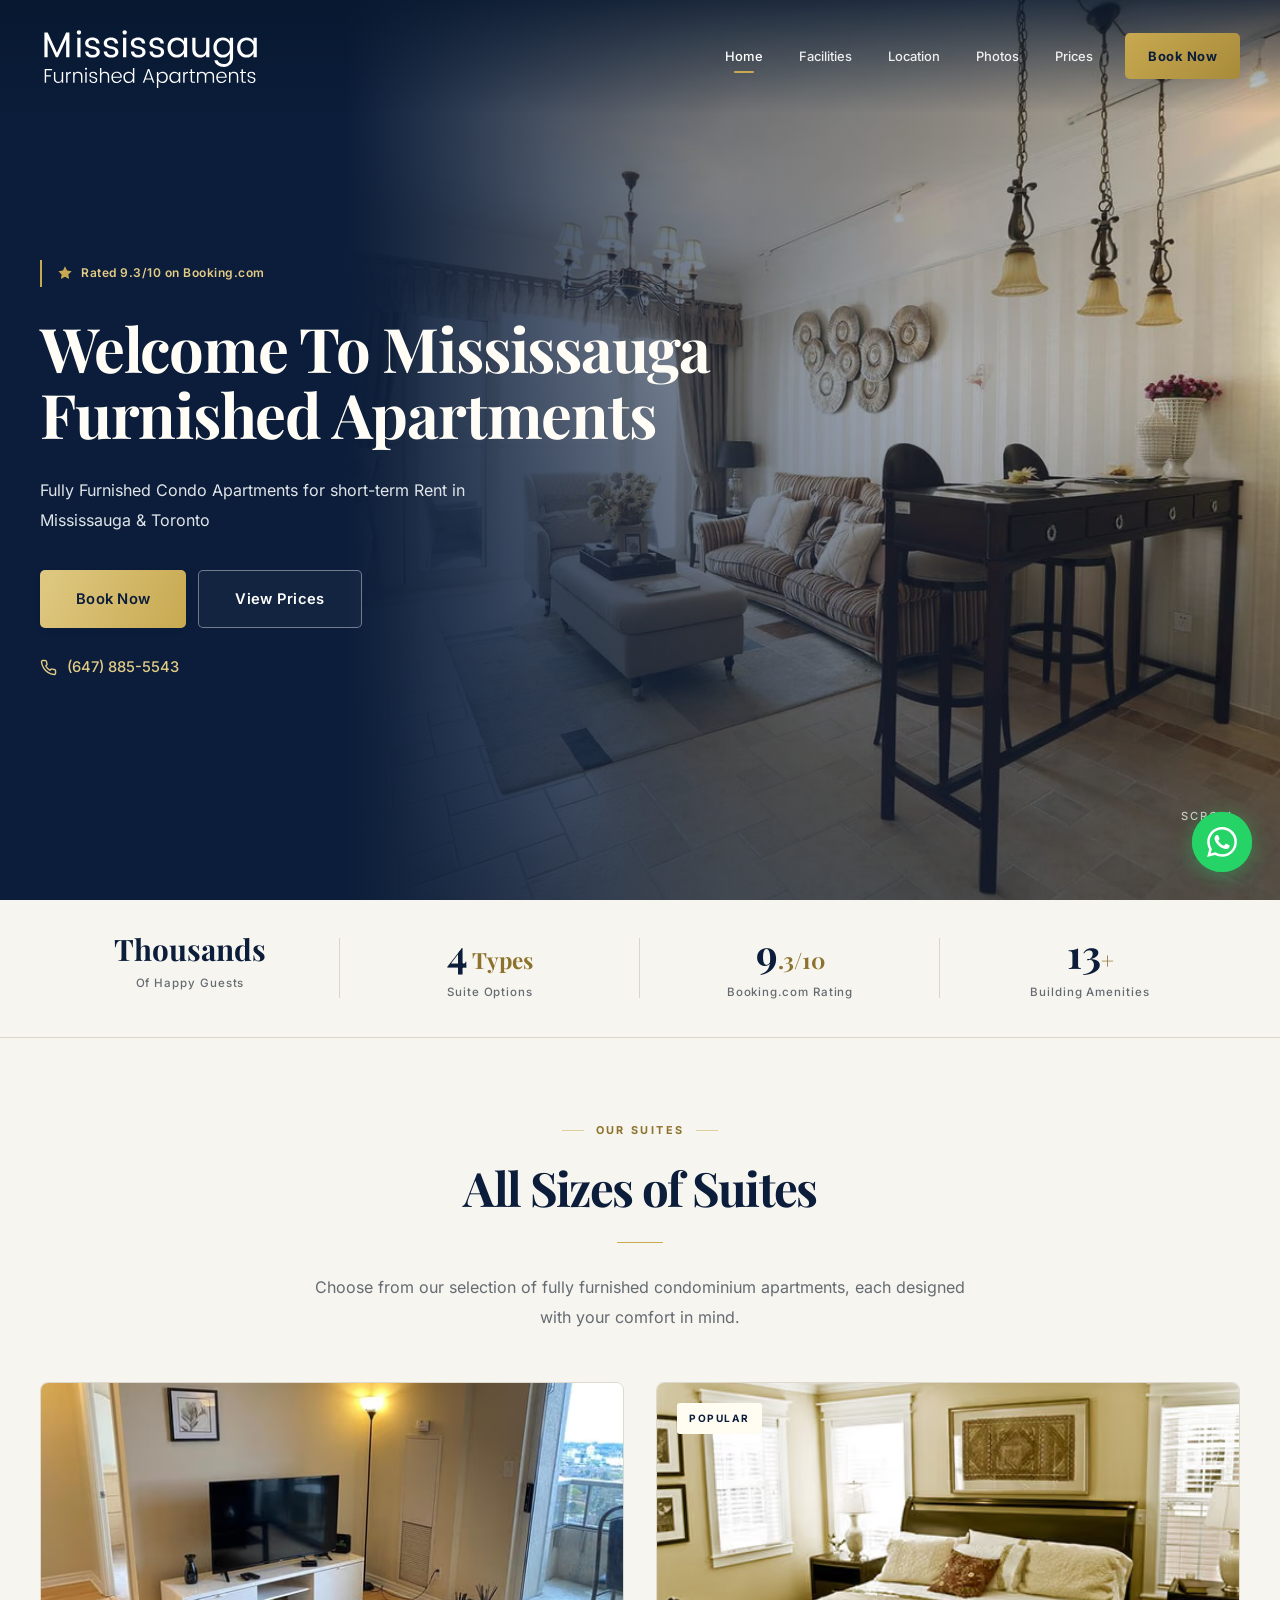
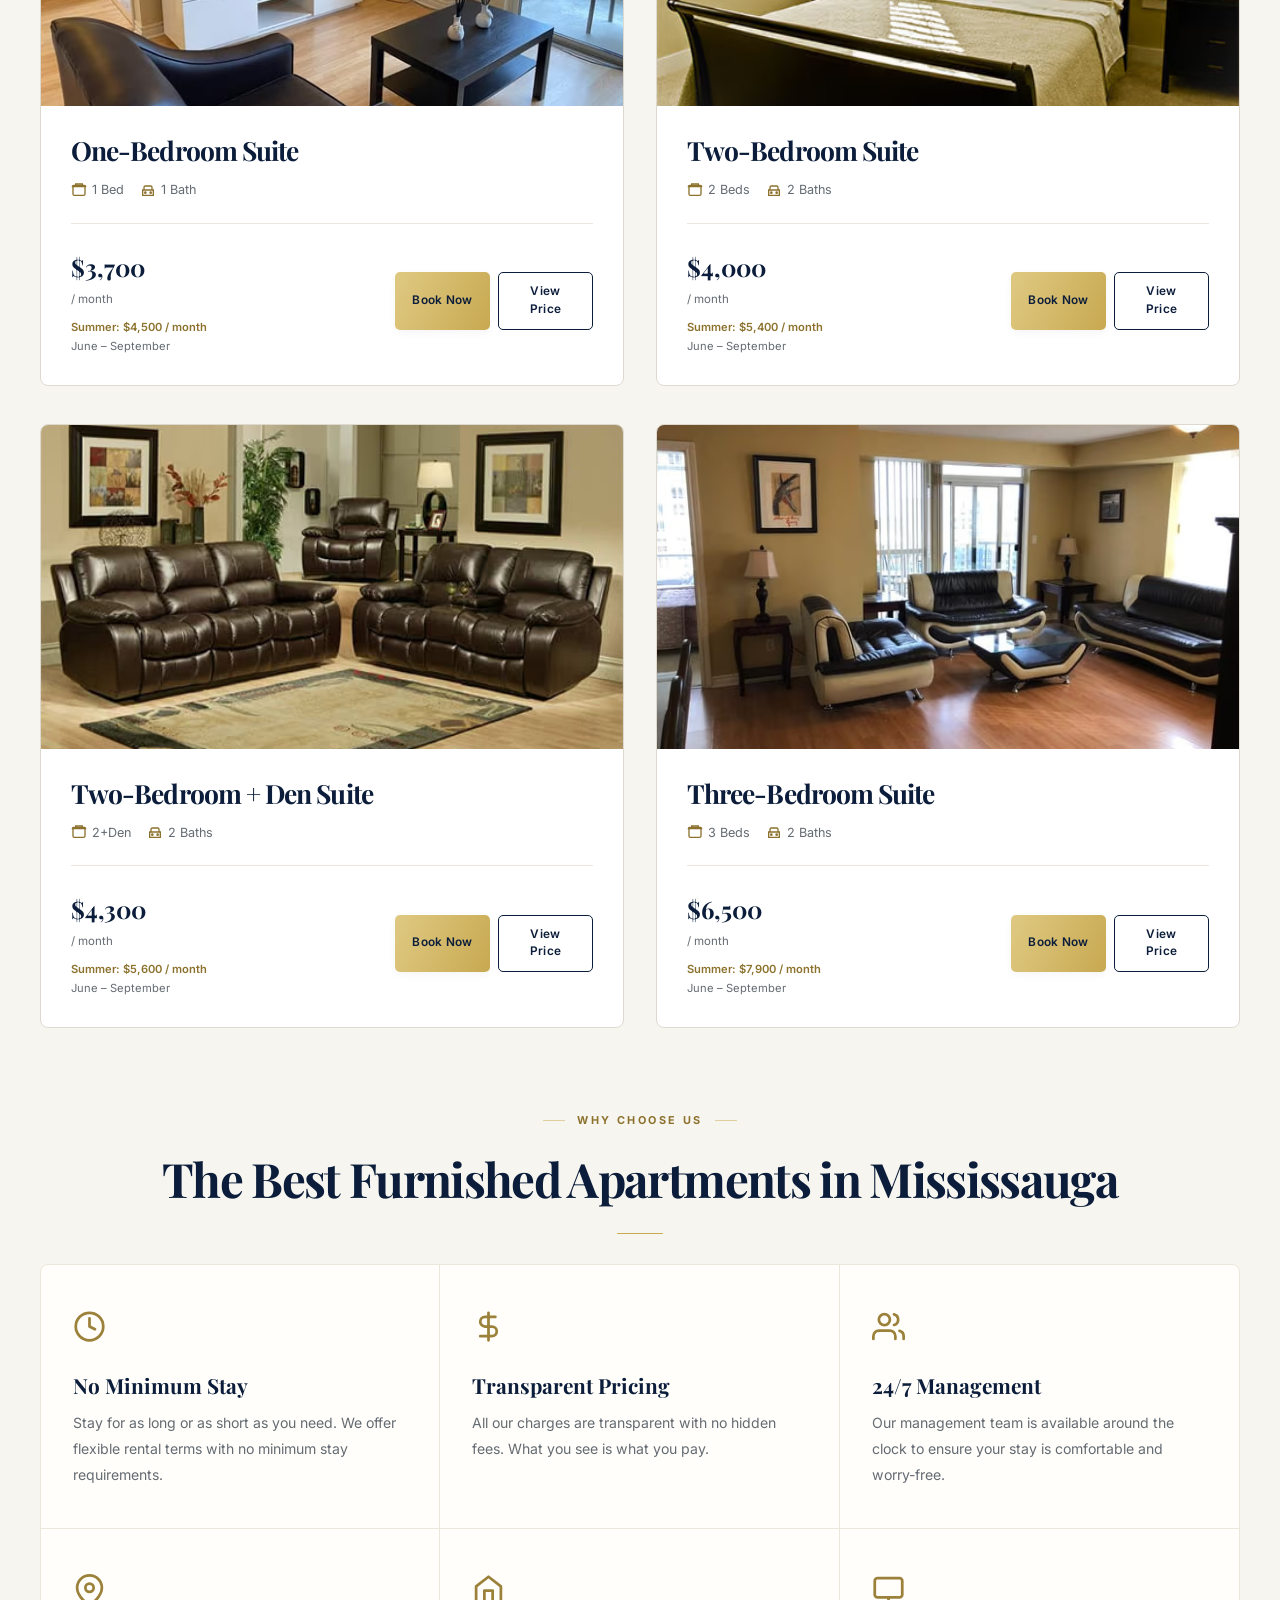
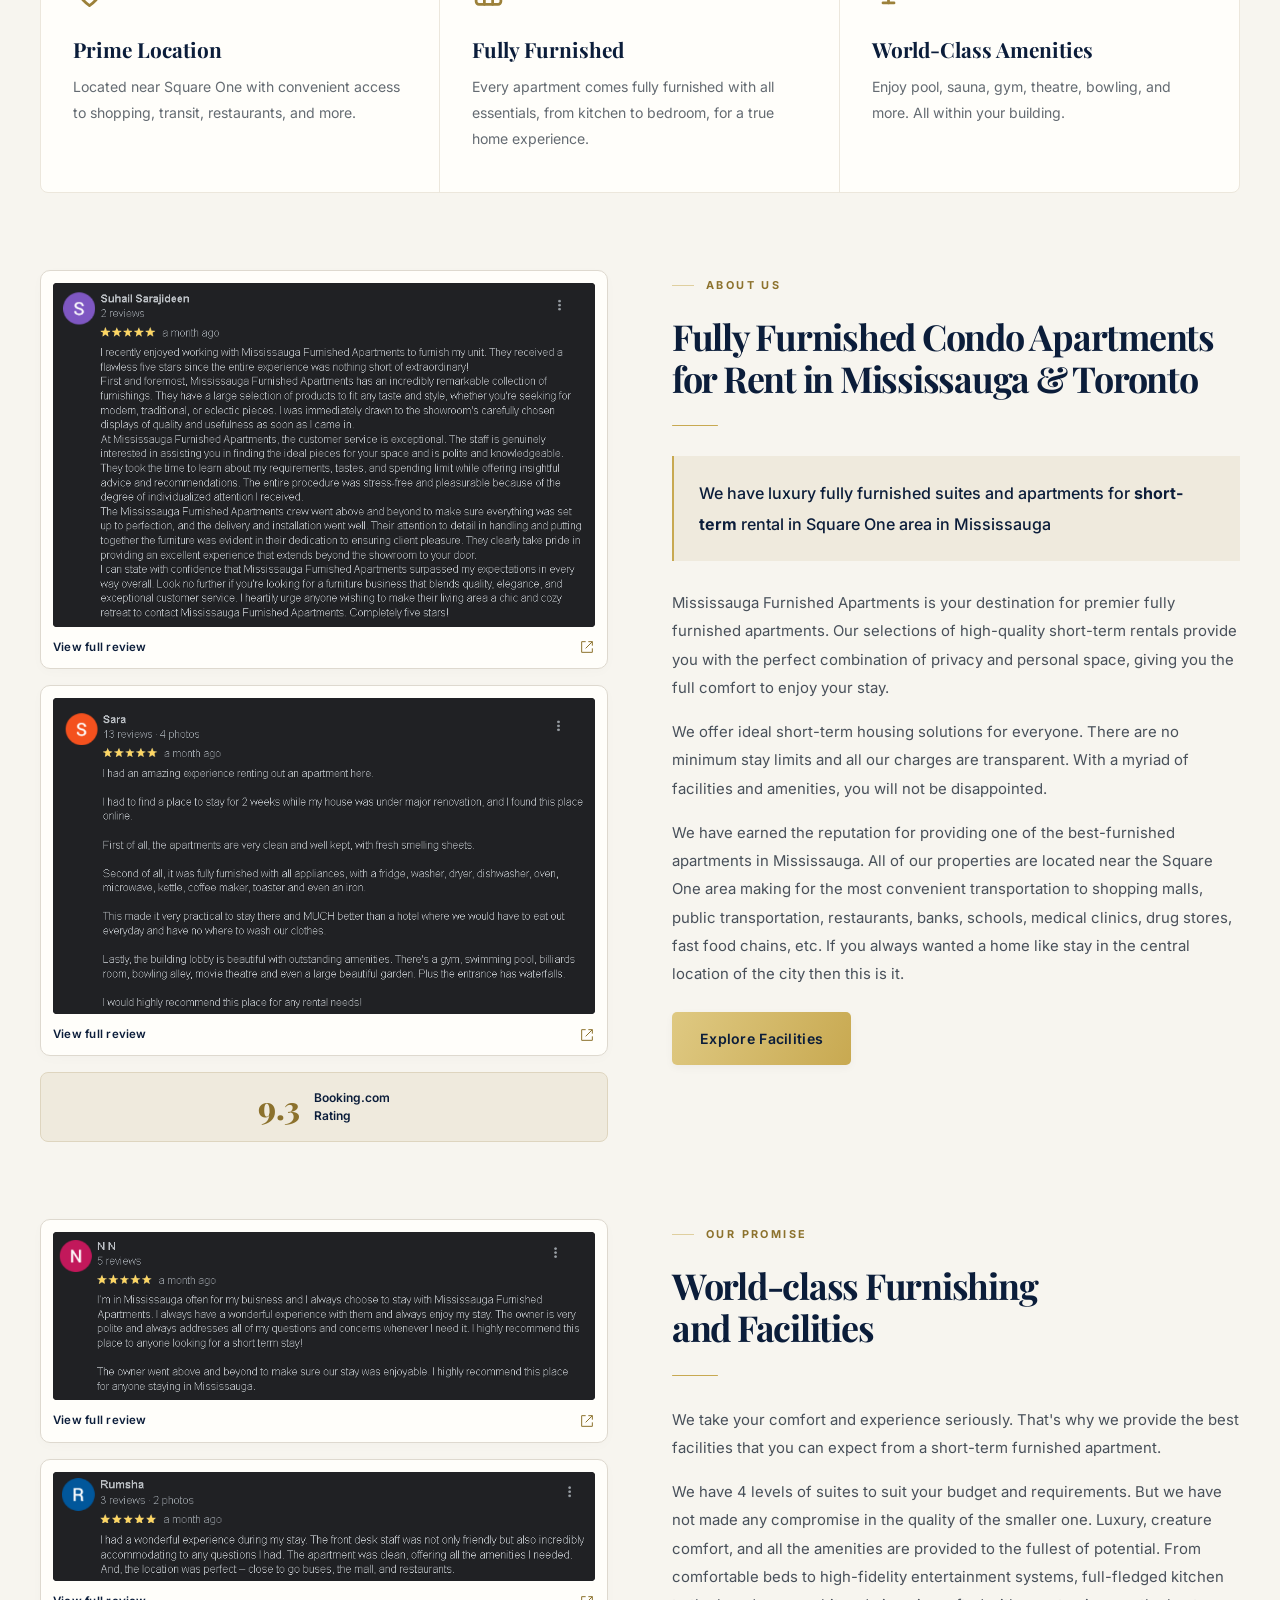
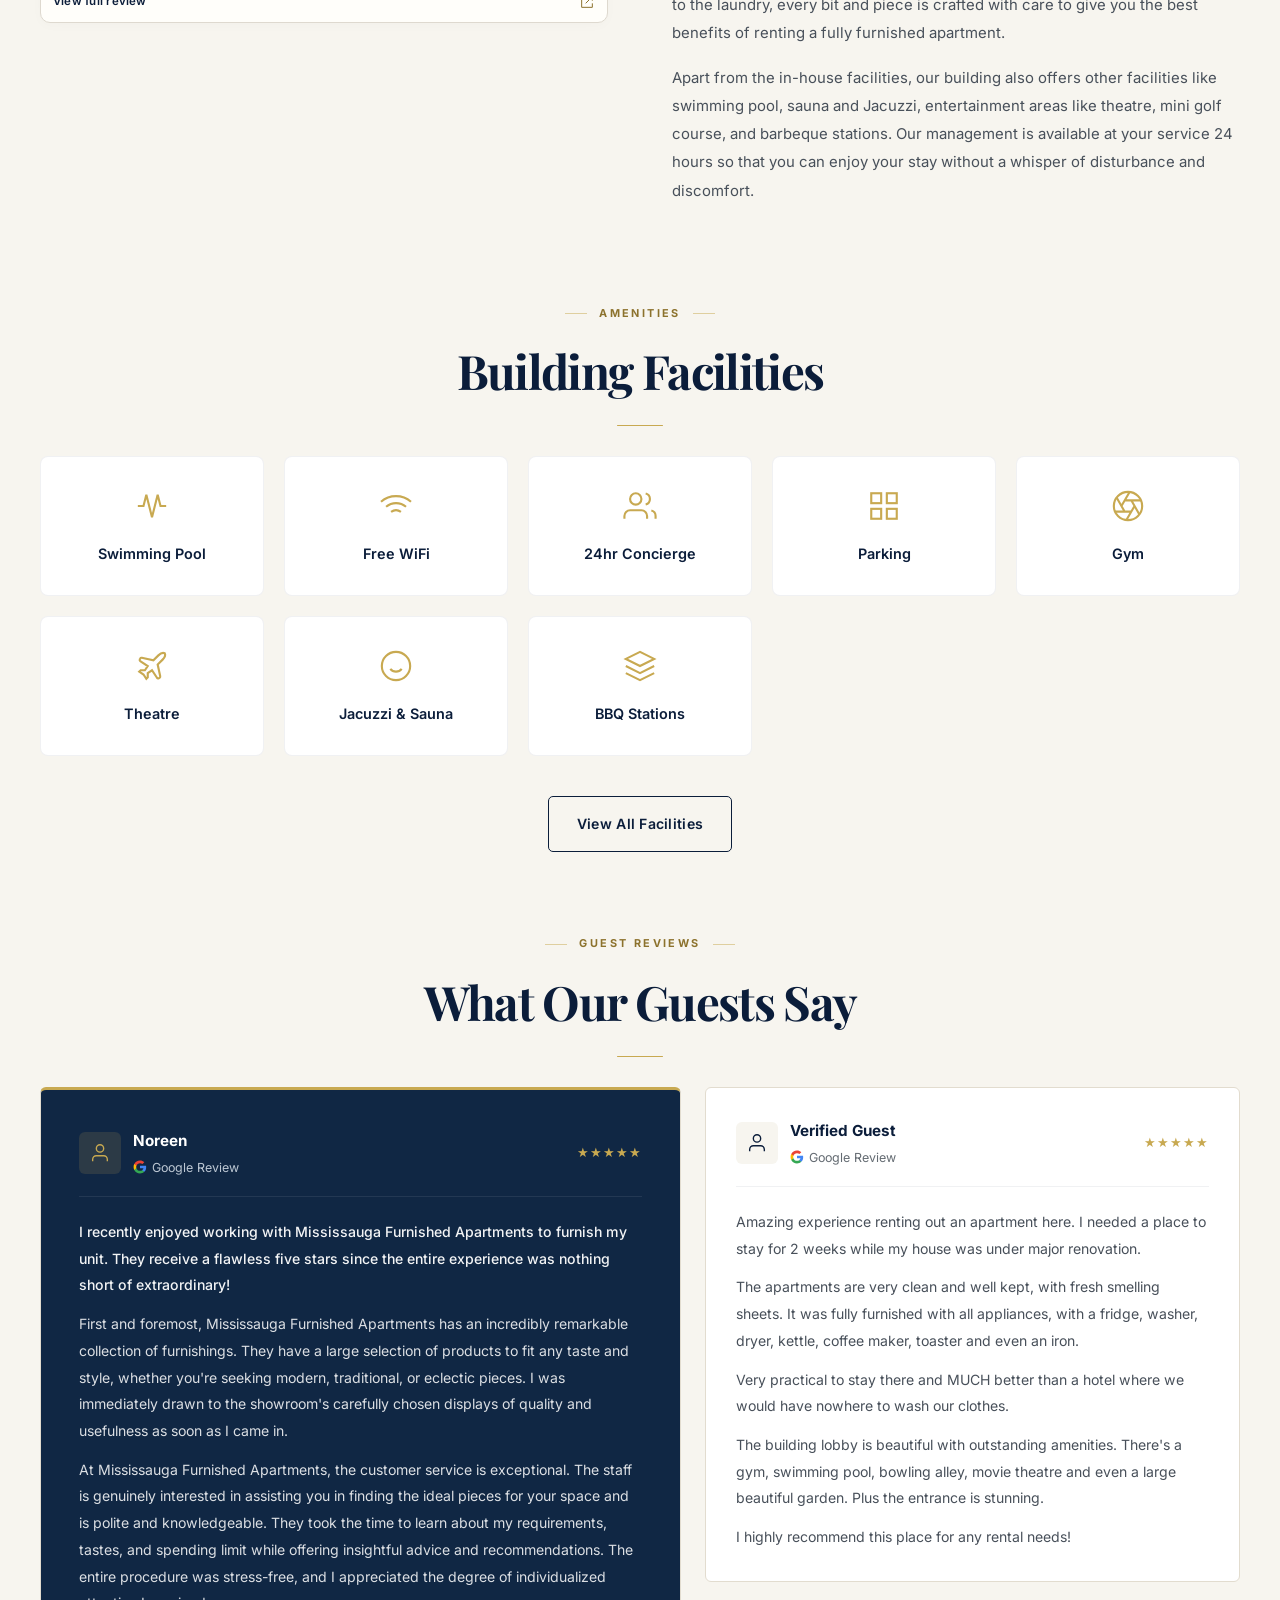
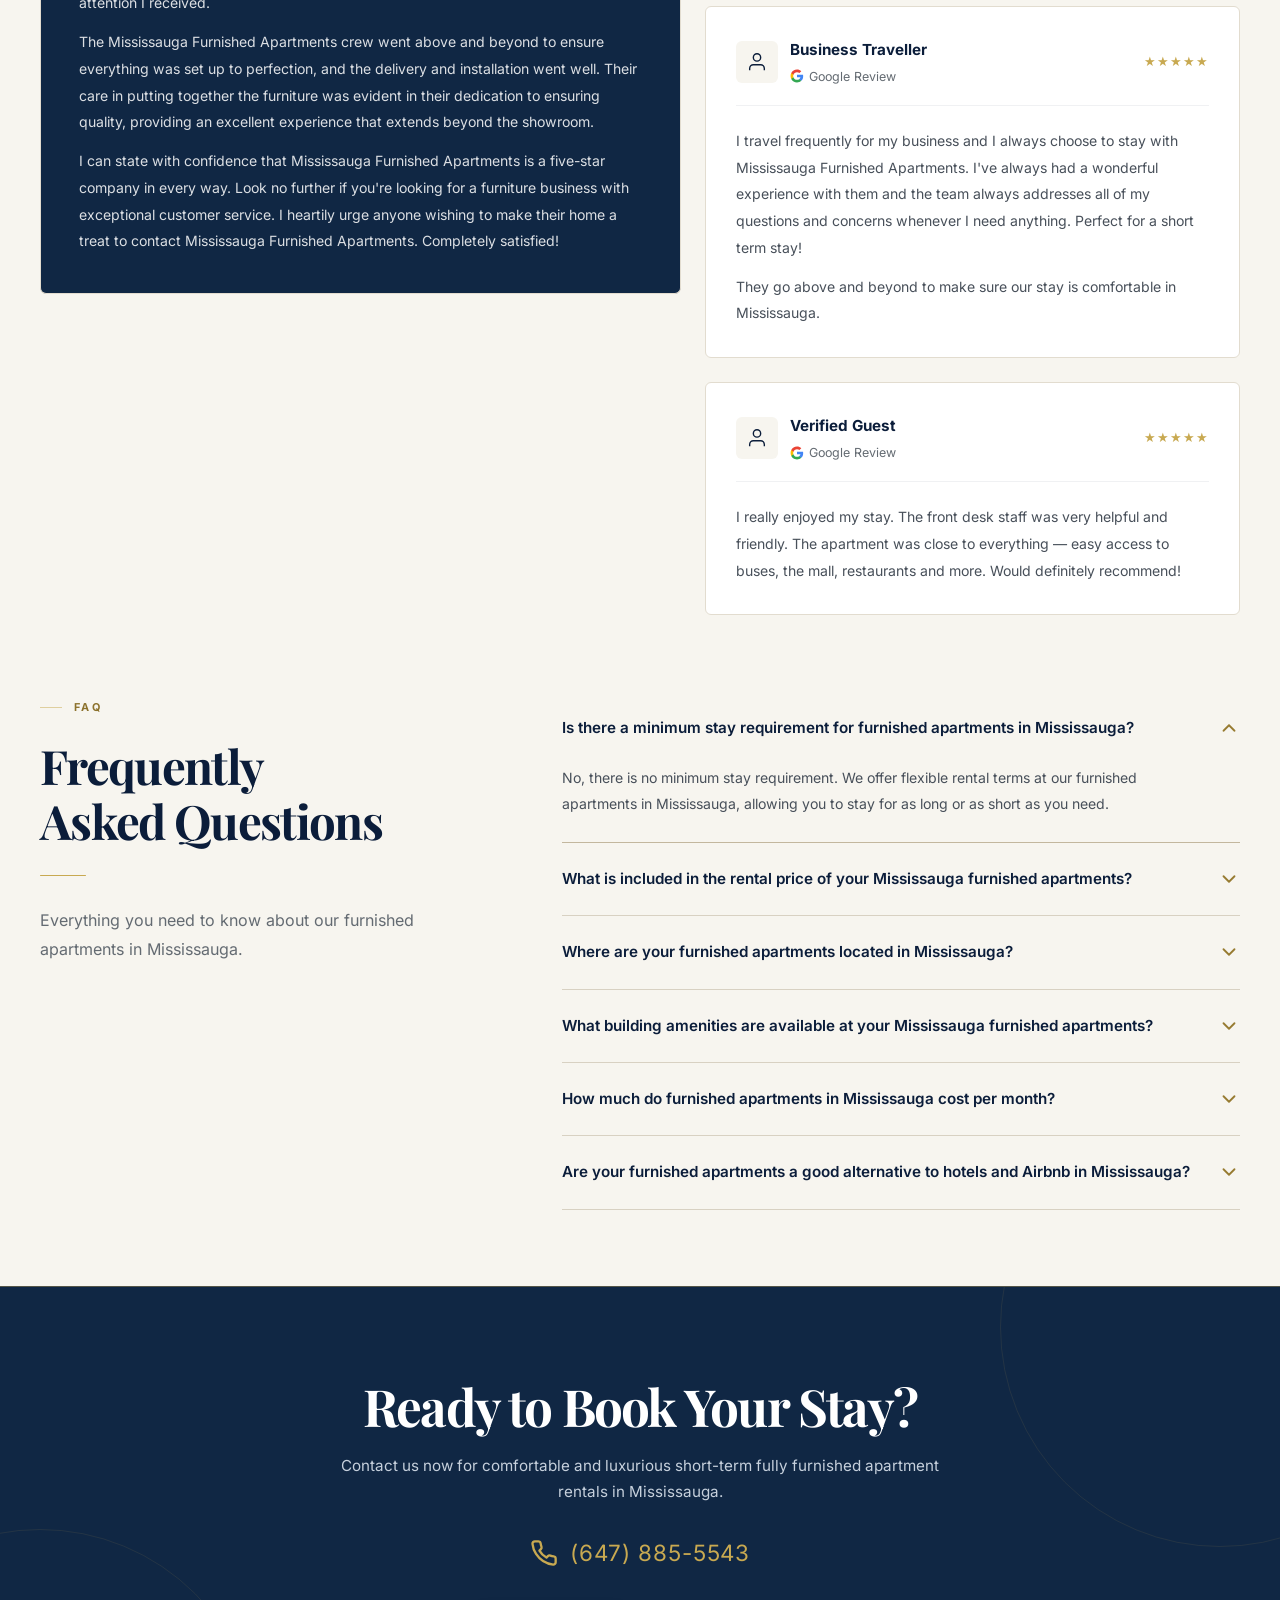
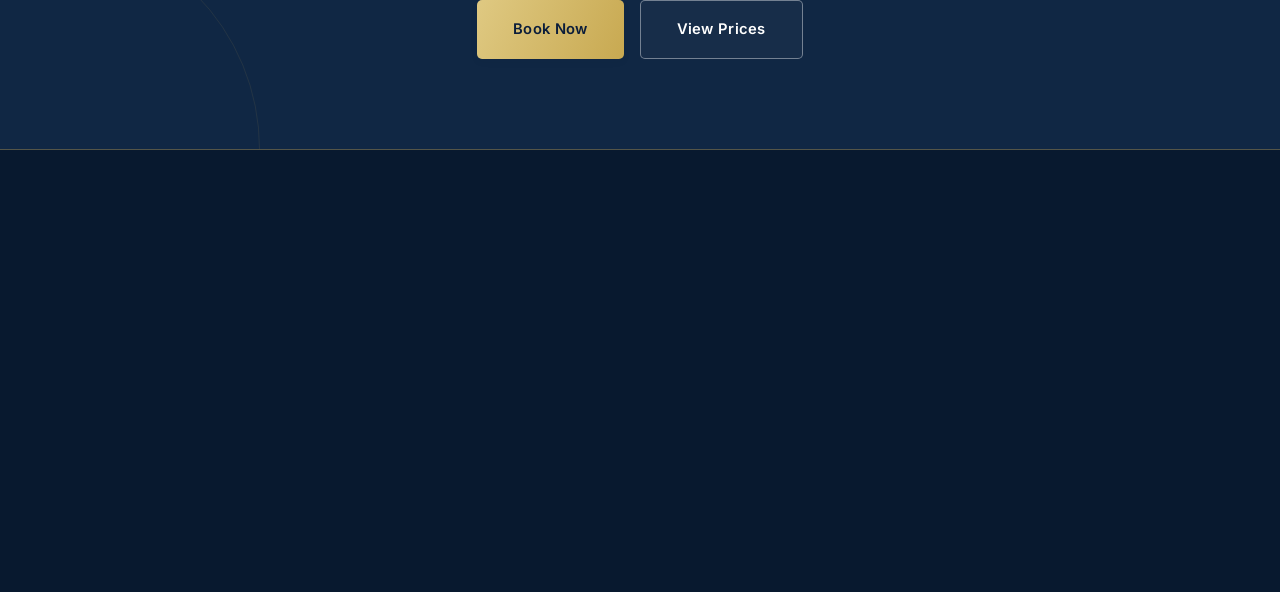
==== commit 39629648: "Add subtle homepage summer rates with June–September labels" ====
--- a/index.html
+++ b/index.html
@@ -31,7 +31,7 @@
   <link rel="preload" as="image" type="image/avif" href="/images/facility-bg-mp86rRVwpPU0ooEl-w1920-ec77679001.avif" imagesrcset="/images/facility-bg-mp86rRVwpPU0ooEl-w768-3073a7bddd.avif 768w, /images/facility-bg-mp86rRVwpPU0ooEl-w1280-a68b2f551b.avif 1280w, /images/facility-bg-mp86rRVwpPU0ooEl-w1920-ec77679001.avif 1920w" imagesizes="100vw" fetchpriority="high">
   <link rel="preload" href="/fonts/playfair-var-latin.woff2" as="font" type="font/woff2" crossorigin>
   <link rel="preload" href="/fonts/inter-var-latin.woff2" as="font" type="font/woff2" crossorigin>
-  <link rel="stylesheet" href="/assets/styles.6f1c7ed505.css">
+  <link rel="stylesheet" href="/assets/styles.5c9bec604d.css">
   <script>document.documentElement.classList.add('js');</script>
   <script src="/assets/main.bd0d6fdb8a.js" defer></script>
 
@@ -139,7 +139,7 @@
               <span><svg width="16" height="16" viewBox="0 0 24 24" fill="none" stroke="currentColor" stroke-width="2"><path d="M3 7v11a2 2 0 002 2h14a2 2 0 002-2V7"/><path d="M2 7h20v0a2 2 0 00-2-2H4a2 2 0 00-2 2v0z"/><path d="M7 5V3h10v2"/></svg> 1 Bed</span>
               <span><svg width="16" height="16" viewBox="0 0 24 24" fill="none" stroke="currentColor" stroke-width="2"><path d="M4 12h16v8H4z"/><path d="M6 12V8a2 2 0 012-2h8a2 2 0 012 2v4"/><circle cx="8" cy="16" r="1"/><circle cx="16" cy="16" r="1"/></svg> 1 Bath</span>
             </div>
-            <div class="suite-card-price">$3,700 <span>/ month</span></div>
+            <div class="suite-card-price">$3,700 <span>/ month</span><small class="suite-card-summer"><strong>Summer: $4,500 / month</strong><br>June &ndash; September</small></div>
             <div class="suite-card-actions">
               <a href="/booking" class="btn btn-primary btn-sm">Book Now</a>
               <a href="/pricing" class="btn btn-outline btn-sm">View Price</a>
@@ -157,7 +157,7 @@
               <span><svg width="16" height="16" viewBox="0 0 24 24" fill="none" stroke="currentColor" stroke-width="2"><path d="M3 7v11a2 2 0 002 2h14a2 2 0 002-2V7"/><path d="M2 7h20v0a2 2 0 00-2-2H4a2 2 0 00-2 2v0z"/><path d="M7 5V3h10v2"/></svg> 2 Beds</span>
               <span><svg width="16" height="16" viewBox="0 0 24 24" fill="none" stroke="currentColor" stroke-width="2"><path d="M4 12h16v8H4z"/><path d="M6 12V8a2 2 0 012-2h8a2 2 0 012 2v4"/><circle cx="8" cy="16" r="1"/><circle cx="16" cy="16" r="1"/></svg> 2 Baths</span>
             </div>
-            <div class="suite-card-price">$4,000 <span>/ month</span></div>
+            <div class="suite-card-price">$4,000 <span>/ month</span><small class="suite-card-summer"><strong>Summer: $5,400 / month</strong><br>June &ndash; September</small></div>
             <div class="suite-card-actions">
               <a href="/booking" class="btn btn-primary btn-sm">Book Now</a>
               <a href="/pricing" class="btn btn-outline btn-sm">View Price</a>
@@ -174,7 +174,7 @@
               <span><svg width="16" height="16" viewBox="0 0 24 24" fill="none" stroke="currentColor" stroke-width="2"><path d="M3 7v11a2 2 0 002 2h14a2 2 0 002-2V7"/><path d="M2 7h20v0a2 2 0 00-2-2H4a2 2 0 00-2 2v0z"/><path d="M7 5V3h10v2"/></svg> 2+Den</span>
               <span><svg width="16" height="16" viewBox="0 0 24 24" fill="none" stroke="currentColor" stroke-width="2"><path d="M4 12h16v8H4z"/><path d="M6 12V8a2 2 0 012-2h8a2 2 0 012 2v4"/><circle cx="8" cy="16" r="1"/><circle cx="16" cy="16" r="1"/></svg> 2 Baths</span>
             </div>
-            <div class="suite-card-price">$4,300 <span>/ month</span></div>
+            <div class="suite-card-price">$4,300 <span>/ month</span><small class="suite-card-summer"><strong>Summer: $5,600 / month</strong><br>June &ndash; September</small></div>
             <div class="suite-card-actions">
               <a href="/booking" class="btn btn-primary btn-sm">Book Now</a>
               <a href="/pricing" class="btn btn-outline btn-sm">View Price</a>
@@ -191,7 +191,7 @@
               <span><svg width="16" height="16" viewBox="0 0 24 24" fill="none" stroke="currentColor" stroke-width="2"><path d="M3 7v11a2 2 0 002 2h14a2 2 0 002-2V7"/><path d="M2 7h20v0a2 2 0 00-2-2H4a2 2 0 00-2 2v0z"/><path d="M7 5V3h10v2"/></svg> 3 Beds</span>
               <span><svg width="16" height="16" viewBox="0 0 24 24" fill="none" stroke="currentColor" stroke-width="2"><path d="M4 12h16v8H4z"/><path d="M6 12V8a2 2 0 012-2h8a2 2 0 012 2v4"/><circle cx="8" cy="16" r="1"/><circle cx="16" cy="16" r="1"/></svg> 2 Baths</span>
             </div>
-            <div class="suite-card-price">$6,500 <span>/ month</span></div>
+            <div class="suite-card-price">$6,500 <span>/ month</span><small class="suite-card-summer"><strong>Summer: $7,900 / month</strong><br>June &ndash; September</small></div>
             <div class="suite-card-actions">
               <a href="/booking" class="btn btn-primary btn-sm">Book Now</a>
               <a href="/pricing" class="btn btn-outline btn-sm">View Price</a>
--- a/assets/styles.5c9bec604d.css
+++ b/assets/styles.5c9bec604d.css
@@ -0,0 +1 @@
+@font-face{font-family:Inter;font-style:normal;font-weight:300 700;font-display:swap;src:url(/fonts/inter-var-latin.woff2) format("woff2");unicode-range:U+0000-00FF,U+0131,U+0152-0153,U+02BB-02BC,U+02C6,U+02DA,U+02DC,U+0304,U+0308,U+0329,U+2000-206F,U+20AC,U+2122,U+2191,U+2193,U+2212,U+2215,U+FEFF,U+FFFD}@font-face{font-family:Inter;font-style:normal;font-weight:300 700;font-display:swap;src:url(/fonts/inter-var-latin-ext.woff2) format("woff2");unicode-range:U+0100-02BA,U+02BD-02C5,U+02C7-02CC,U+02CE-02D7,U+02DD-02FF,U+0304,U+0308,U+0329,U+1D00-1DBF,U+1E00-1E9F,U+1EF2-1EFF,U+2020,U+20A0-20AB,U+20AD-20C0,U+2113,U+2C60-2C7F,U+A720-A7FF}@font-face{font-family:Playfair Display;font-style:normal;font-weight:700 800;font-display:swap;src:url(/fonts/playfair-var-latin.woff2) format("woff2");unicode-range:U+0000-00FF,U+0131,U+0152-0153,U+02BB-02BC,U+02C6,U+02DA,U+02DC,U+0304,U+0308,U+0329,U+2000-206F,U+20AC,U+2122,U+2191,U+2193,U+2212,U+2215,U+FEFF,U+FFFD}@font-face{font-family:Playfair Display;font-style:normal;font-weight:700 800;font-display:swap;src:url(/fonts/playfair-var-latin-ext.woff2) format("woff2");unicode-range:U+0100-02BA,U+02BD-02C5,U+02C7-02CC,U+02CE-02D7,U+02DD-02FF,U+0304,U+0308,U+0329,U+1D00-1DBF,U+1E00-1E9F,U+1EF2-1EFF,U+2020,U+20A0-20AB,U+20AD-20C0,U+2113,U+2C60-2C7F,U+A720-A7FF}:root{--navy: #0B1D3A;--navy-light: #122B52;--navy-rgb: 11, 29, 58;--gold: #C8A951;--gold-light: #D4BC72;--gold-dark: #A88B3A;--gold-rgb: 200, 169, 81;--white: #FFFFFF;--off-white: #F8F8F6;--light-gray: #F0EDE8;--medium-gray: #D1CBC1;--charcoal: #2C2C2C;--text-body: #4A4A4A;--text-light: #7A7A7A;--green-whatsapp: #25D366;--shadow-sm: 0 2px 8px rgba(11, 29, 58, .08);--shadow-md: 0 4px 24px rgba(11, 29, 58, .12);--shadow-lg: 0 12px 48px rgba(11, 29, 58, .16);--shadow-xl: 0 20px 60px rgba(11, 29, 58, .22);--shadow-glow: 0 0 40px rgba(200, 169, 81, .3);--radius-sm: 8px;--radius-md: 14px;--radius-lg: 24px;--radius-xl: 32px;--transition: .35s cubic-bezier(.4, 0, .2, 1);--transition-slow: .6s cubic-bezier(.4, 0, .2, 1);--transition-spring: .5s cubic-bezier(.34, 1.56, .64, 1);--max-width: 1200px}*,*:before,*:after{margin:0;padding:0;box-sizing:border-box}html{scroll-behavior:smooth;-webkit-text-size-adjust:100%}body{font-family:Inter,sans-serif;color:var(--charcoal);line-height:1.7;background:var(--white);overflow-x:hidden;-webkit-font-smoothing:antialiased;-moz-osx-font-smoothing:grayscale}.skip-link{position:absolute;top:-60px;left:16px;z-index:2000;background:var(--navy);color:var(--white);padding:12px 22px;border-radius:var(--radius-sm);font-weight:600;font-size:.88rem;transition:top .2s ease}.skip-link:focus{top:16px}:focus-visible{outline:2px solid var(--gold);outline-offset:3px}::-webkit-scrollbar{width:8px}::-webkit-scrollbar-track{background:var(--off-white)}::-webkit-scrollbar-thumb{background:var(--gold);border-radius:4px}::-webkit-scrollbar-thumb:hover{background:var(--gold-dark)}::selection{background:rgba(var(--gold-rgb),.2);color:var(--navy)}img{max-width:100%;height:auto;display:block}a{text-decoration:none;color:inherit;transition:color var(--transition)}ul,ol{list-style:none}h1,h2,h3,h4,h5,h6{font-family:Playfair Display,serif;color:var(--navy);line-height:1.25;font-weight:700}h1{font-size:clamp(2.2rem,5vw,3.8rem);letter-spacing:-.02em}h2{font-size:clamp(1.8rem,4vw,3rem);letter-spacing:-.01em}h3{font-size:clamp(1.3rem,3vw,1.8rem)}h4{font-size:clamp(1.1rem,2.5vw,1.35rem)}p{color:var(--text-body);margin-bottom:1rem}.container{width:100%;max-width:var(--max-width);margin:0 auto;padding:0 24px}.section-padding{padding:120px 0}.section-padding-sm{padding:80px 0}.text-center{text-align:center}.text-gold{color:var(--gold)}.text-navy{color:var(--navy)}.text-white{color:var(--white)}.bg-white{background:var(--white)}.bg-off-white{background:var(--off-white)}.bg-light-gray{background:var(--light-gray)}.bg-navy{background:var(--navy)}.section-label{font-family:Inter,sans-serif;font-size:.75rem;font-weight:700;text-transform:uppercase;letter-spacing:4px;color:var(--gold);margin-bottom:16px;display:inline-block;position:relative}.section-label:before,.section-label:after{content:"";position:absolute;top:50%;width:30px;height:1px;background:var(--gold);opacity:.5}.section-label:before{right:calc(100% + 12px)}.section-label:after{left:calc(100% + 12px)}.section-title{margin-bottom:20px}.section-subtitle{font-size:1.1rem;color:var(--text-light);max-width:650px;margin:0 auto 60px;line-height:1.8}.divider{width:50px;height:2px;background:linear-gradient(90deg,transparent,var(--gold),transparent);margin:20px auto 32px;border-radius:2px}.btn{display:inline-flex;align-items:center;justify-content:center;gap:8px;padding:15px 34px;font-family:Inter,sans-serif;font-size:.88rem;font-weight:600;border-radius:var(--radius-sm);border:none;cursor:pointer;transition:all var(--transition);text-transform:uppercase;letter-spacing:1.5px;white-space:nowrap;position:relative;overflow:hidden}.btn:before{content:"";position:absolute;top:0;left:-100%;width:100%;height:100%;background:linear-gradient(90deg,transparent,rgba(255,255,255,.2),transparent);transition:left .5s ease}.btn:hover:before{left:100%}.btn-primary{background:linear-gradient(135deg,var(--gold),var(--gold-dark));color:var(--navy);box-shadow:0 4px 15px rgba(var(--gold-rgb),.3)}.btn-primary:hover{transform:translateY(-3px);box-shadow:0 8px 30px rgba(var(--gold-rgb),.45)}.btn-secondary{background:#ffffff1a;color:var(--white);border:2px solid rgba(255,255,255,.4);backdrop-filter:blur(10px);-webkit-backdrop-filter:blur(10px)}.btn-secondary:hover{background:var(--white);color:var(--navy);border-color:var(--white);transform:translateY(-3px);box-shadow:0 8px 30px #fff3}.btn-outline{background:transparent;color:var(--navy);border:2px solid var(--navy)}.btn-outline:hover{background:var(--navy);color:var(--white);transform:translateY(-3px);box-shadow:0 8px 25px rgba(var(--navy-rgb),.3)}.btn-navy{background:var(--navy);color:var(--white)}.btn-navy:hover{background:var(--navy-light);transform:translateY(-3px);box-shadow:var(--shadow-lg)}.btn-sm{padding:10px 22px;font-size:.8rem;letter-spacing:1px}.btn-lg{padding:18px 44px;font-size:.95rem}.header{position:fixed;top:0;left:0;right:0;z-index:1000;padding:20px 0;transition:all .4s ease}.header.transparent{background:transparent}.header.scrolled{background:#fffffff2;backdrop-filter:blur(20px);-webkit-backdrop-filter:blur(20px);padding:12px 0;box-shadow:0 1px 30px rgba(var(--navy-rgb),.08)}.header .container{display:flex;align-items:center;justify-content:space-between}.header-logo img{height:48px;width:auto;transition:all var(--transition)}.header.scrolled .header-logo img{height:38px}.header-nav{display:flex;align-items:center;gap:4px}.header-nav a{padding:8px 18px;font-size:.88rem;font-weight:500;border-radius:var(--radius-sm);transition:all var(--transition);position:relative}.header-nav a:not(.btn-book):after{content:"";position:absolute;bottom:4px;left:50%;transform:translate(-50%);width:0;height:2px;background:var(--gold);border-radius:1px;transition:width var(--transition)}.header-nav a:not(.btn-book):hover:after,.header-nav a:not(.btn-book).active:after{width:20px}.header.transparent .header-nav a{color:#ffffffe6}.header.transparent .header-nav a:hover,.header.transparent .header-nav a.active{color:var(--white)}.header.scrolled .header-nav a{color:var(--charcoal)}.header.scrolled .header-nav a:hover,.header.scrolled .header-nav a.active{color:var(--navy)}.header-nav .btn-book{background:linear-gradient(135deg,var(--gold),var(--gold-dark));color:var(--navy)!important;font-weight:700;padding:10px 26px;margin-left:12px;border-radius:50px;box-shadow:0 4px 15px rgba(var(--gold-rgb),.3);letter-spacing:.5px}.header-nav .btn-book:after{display:none}.header-nav .btn-book:hover{transform:translateY(-2px);box-shadow:0 6px 25px rgba(var(--gold-rgb),.45)}.hamburger{display:none;flex-direction:column;gap:6px;cursor:pointer;padding:8px;z-index:1001;background:none;border:none}.hamburger span{display:block;width:26px;height:2px;background:var(--white);transition:all var(--transition);border-radius:2px}.header.scrolled .hamburger span{background:var(--charcoal)}.hamburger.active span:nth-child(1){transform:rotate(45deg) translate(5px,6px)}.hamburger.active span:nth-child(2){opacity:0;transform:translate(-10px)}.hamburger.active span:nth-child(3){transform:rotate(-45deg) translate(5px,-6px)}@media(max-width:968px){.hamburger{display:flex;min-height:44px;justify-content:center}.header.menu-open{transform:none!important;background:transparent;box-shadow:none;backdrop-filter:none;-webkit-backdrop-filter:none}.header.menu-open .header-logo{visibility:hidden}.header.menu-open .hamburger span{background:var(--gold-light)}.hamburger.active{border-radius:50%;background:#ffffff0f}.header-nav{position:fixed;top:0;right:0;width:min(380px,calc(100vw - 20px));height:100vh;height:100dvh;background:linear-gradient(155deg,#142c4a 0%,var(--navy) 48%,#08172e 100%);border-left:1px solid rgba(var(--gold-rgb),.25);flex-direction:column;align-items:stretch;padding:38px 28px max(28px,env(safe-area-inset-bottom));gap:0;overflow-y:auto;overscroll-behavior:contain;visibility:hidden;transform:translate(100%);transition:transform .28s ease,visibility .28s;box-shadow:-12px 0 32px #0000001f}.header-nav:before{content:"";display:block;flex:0 0 58px;width:210px;max-width:calc(100% - 46px);margin:0 0 42px;background:url(/images/logdefeo-YZ97rq5DNquVJy9x-2dbbc9e1d8.svg) left center / contain no-repeat;filter:brightness(0) invert(1);opacity:.95}.header-nav:after{content:"";position:absolute;top:119px;left:28px;right:28px;height:1px;background:linear-gradient(90deg,var(--gold),rgba(var(--gold-rgb),.1))}.header-nav.open{visibility:visible;transform:translate(0)}.header-nav a{display:flex;align-items:center;flex:0 0 auto;color:#f7f3e9!important;font-family:Playfair Display,Georgia,serif;font-size:1.55rem;font-weight:600;line-height:1.3;min-height:62px;padding:12px 38px 12px 14px;width:100%;border-bottom:1px solid rgba(255,255,255,.08);border-radius:0;transition:color .18s ease,background-color .18s ease}.header-nav a:not(.btn-book):after{content:"";display:block;top:calc(50% - 3px);bottom:auto;left:auto;right:15px;width:6px;height:6px;border-top:1px solid currentColor;border-right:1px solid currentColor;border-radius:0;background:none;transform:rotate(45deg);opacity:.45;transition:opacity .18s ease}.header-nav a:not(.btn-book):hover:after,.header-nav a:not(.btn-book).active:after{width:6px;opacity:1}.header-nav a:not(.btn-book):hover,.header-nav a:not(.btn-book).active{background:rgba(var(--gold-rgb),.07);color:var(--gold-light)!important}.header-nav a:not(.btn-book).active{box-shadow:inset 2px 0 0 var(--gold)}.header-nav a:focus-visible,.hamburger:focus-visible{outline:2px solid var(--gold-light);outline-offset:4px}.header-nav .btn-book{justify-content:center;flex-shrink:0;font-family:Inter,sans-serif;font-size:.95rem;font-weight:700;letter-spacing:.04em;min-height:56px;padding:14px 22px;margin-left:0;margin-top:auto;text-align:center;border:1px solid rgba(255,255,255,.2);border-radius:10px;background:linear-gradient(115deg,#ddc47d,var(--gold) 60%,#b89945);color:var(--navy)!important;box-shadow:0 5px 18px #00000021;transform:none!important}.header-nav a:nth-last-child(2){margin-bottom:30px}.header-nav .btn-book:hover{background:var(--gold-light);transform:none}.mobile-overlay.active{backdrop-filter:none;-webkit-backdrop-filter:none}}@media(max-width:968px)and (max-height:660px){.header-nav{padding-top:28px;padding-bottom:20px}.header-nav:before{flex-basis:48px;margin-bottom:28px}.header-nav:after{top:96px}.header-nav a{min-height:54px;font-size:1.4rem}.header-nav a:nth-last-child(2){margin-bottom:22px}.header-nav .btn-book{min-height:52px;font-size:.95rem}}.hero{position:relative;min-height:100vh;display:flex;align-items:center;justify-content:center;text-align:center;overflow:hidden}.hero-bg{position:absolute;inset:0;width:100%;height:100%;object-fit:cover;object-position:center;background-size:cover;background-position:center;background-repeat:no-repeat;will-change:transform}.hero .hero-bg{transform:scale(1.1)}.hero-overlay{position:absolute;inset:0;background:linear-gradient(180deg,rgba(var(--navy-rgb),.55),rgba(var(--navy-rgb),.7),rgba(var(--navy-rgb),.85))}.hero:before,.hero:after{content:"";position:absolute;border-radius:50%;opacity:.04;animation:float 20s ease-in-out infinite;pointer-events:none}.hero:before{width:600px;height:600px;background:var(--gold);top:-200px;right:-200px}.hero:after{width:400px;height:400px;background:var(--gold);bottom:-150px;left:-100px;animation-delay:-10s}@keyframes float{0%,to{transform:translate(0) rotate(0)}25%{transform:translate(30px,-30px) rotate(5deg)}50%{transform:translate(-20px,20px) rotate(-5deg)}75%{transform:translate(20px,10px) rotate(3deg)}}.hero-content{position:relative;z-index:2;padding:0 24px;max-width:900px}.hero-badge{display:inline-flex;align-items:center;gap:8px;background:rgba(var(--gold-rgb),.1);border:1px solid rgba(var(--gold-rgb),.25);color:var(--gold);padding:10px 24px;border-radius:50px;font-size:.82rem;font-weight:600;margin-bottom:32px;backdrop-filter:blur(20px);-webkit-backdrop-filter:blur(20px);letter-spacing:.5px}.hero-badge svg{width:16px;height:16px;fill:var(--gold)}.hero h1{color:var(--white);margin-bottom:24px;font-size:clamp(2.5rem,6vw,4.2rem);line-height:1.15;letter-spacing:-.02em}.hero-subtitle{color:#ffffffbf;font-size:clamp(1rem,2.5vw,1.2rem);margin-bottom:48px;line-height:1.8;font-weight:300}.hero-actions{display:flex;gap:16px;justify-content:center;flex-wrap:wrap}.hero-phone{display:inline-flex;align-items:center;gap:10px;color:var(--gold);font-size:1.1rem;font-weight:600;margin-top:36px;transition:all var(--transition)}.hero-phone svg{width:20px;height:20px;animation:pulse-ring 2s ease-out infinite}@keyframes pulse-ring{0%{transform:scale(1)}50%{transform:scale(1.15)}to{transform:scale(1)}}.hero-phone:hover{color:var(--gold-light);transform:translate(4px)}.hero-scroll{position:absolute;bottom:40px;left:50%;transform:translate(-50%);z-index:3;display:flex;flex-direction:column;align-items:center;gap:8px;color:#fff6;font-size:.7rem;font-weight:500;letter-spacing:2px;text-transform:uppercase}.hero-scroll-line{width:1px;height:40px;background:linear-gradient(to bottom,rgba(var(--gold-rgb),.6),transparent);animation:scroll-line 2s ease-in-out infinite}@keyframes scroll-line{0%{transform:scaleY(0);transform-origin:top}50%{transform:scaleY(1);transform-origin:top}51%{transform:scaleY(1);transform-origin:bottom}to{transform:scaleY(0);transform-origin:bottom}}.page-hero{position:relative;padding:200px 0 110px;text-align:center;overflow:hidden}.page-hero .hero-bg{position:absolute;inset:0;width:100%;height:100%;object-fit:cover;object-position:center;background-size:cover;background-position:center;will-change:transform}.page-hero .hero-overlay{background:linear-gradient(180deg,rgba(var(--navy-rgb),.6),rgba(var(--navy-rgb),.85))}.page-hero h1{color:var(--white);position:relative;z-index:2;max-width:800px;margin:0 auto}.page-hero .section-label{position:relative;z-index:2}.page-hero .hero-content{position:relative;z-index:2;margin:0 auto;padding:0 24px}.page-hero .divider{position:relative;z-index:2}.page-hero .section-label:before,.page-hero .section-label:after{background:rgba(var(--gold-rgb),.5)}.stats-section{background:var(--navy);padding:0;position:relative;z-index:5;margin-top:-60px}.stats-grid{display:grid;grid-template-columns:repeat(4,1fr);max-width:1000px;margin:0 auto;background:var(--white);border-radius:var(--radius-xl);box-shadow:var(--shadow-xl);overflow:hidden}.stat-item{padding:40px 24px;text-align:center;position:relative;transition:all var(--transition)}.stat-item:not(:last-child):after{content:"";position:absolute;right:0;top:20%;height:60%;width:1px;background:var(--light-gray)}.stat-item:hover{background:rgba(var(--gold-rgb),.04)}.stat-number{font-family:Playfair Display,serif;font-size:2.8rem;font-weight:800;color:var(--navy);line-height:1;margin-bottom:8px}.stat-number .counter-suffix{font-size:1.8rem;color:var(--gold)}.stat-number.stat-text-only{font-size:2rem;background:linear-gradient(135deg,var(--gold),var(--gold-dark));-webkit-background-clip:text;-webkit-text-fill-color:transparent;background-clip:text}.stat-label{font-size:.85rem;color:var(--text-light);font-weight:500;letter-spacing:.5px}@media(max-width:768px){.stats-grid{grid-template-columns:repeat(2,1fr);border-radius:var(--radius-lg)}.stat-item:nth-child(2):after{display:none}.stat-item:nth-child(1),.stat-item:nth-child(2){border-bottom:1px solid var(--light-gray)}.stats-section{margin-top:-40px}}@media(max-width:480px){.stats-grid{grid-template-columns:1fr 1fr}.stat-number{font-size:2.2rem}.stat-item{padding:28px 16px}}.suites-grid{display:grid;grid-template-columns:repeat(auto-fill,minmax(270px,1fr));gap:28px}.suite-card{background:var(--white);border-radius:var(--radius-lg);overflow:hidden;box-shadow:var(--shadow-sm);transition:all var(--transition-spring);border:1px solid rgba(var(--navy-rgb),.05)}.suite-card:hover{transform:translateY(-12px);box-shadow:var(--shadow-xl)}.suite-card-img{position:relative;height:240px;overflow:hidden}.suite-card-img img{width:100%;height:100%;object-fit:cover;transition:transform .8s cubic-bezier(.4,0,.2,1)}.suite-card:hover .suite-card-img img{transform:scale(1.1)}.suite-card-badge{position:absolute;top:16px;left:16px;background:linear-gradient(135deg,var(--gold),var(--gold-dark));color:var(--navy);padding:5px 14px;border-radius:50px;font-size:.7rem;font-weight:700;text-transform:uppercase;letter-spacing:1.5px;box-shadow:0 4px 12px rgba(var(--gold-rgb),.3)}.suite-card-body{padding:28px}.suite-card h3{font-size:1.2rem;margin-bottom:10px}.suite-card-specs{display:flex;gap:16px;margin-bottom:16px;color:var(--text-light);font-size:.85rem}.suite-card-specs span{display:flex;align-items:center;gap:5px}.suite-card-price{font-size:1.15rem;font-weight:700;color:var(--navy);margin-bottom:18px}.suite-card-price span{font-size:.85rem;font-weight:400;color:var(--text-light)}.suite-card-actions{display:flex;gap:10px}.suite-card-actions .btn{flex:1;padding:11px 16px;font-size:.78rem}.features-grid{display:grid;grid-template-columns:repeat(auto-fill,minmax(340px,1fr));gap:28px}.feature-card{background:var(--white);padding:44px 36px;border-radius:var(--radius-lg);text-align:center;transition:all var(--transition-spring);border:1px solid rgba(var(--navy-rgb),.06);position:relative;overflow:hidden}.feature-card:before{content:"";position:absolute;top:0;left:0;right:0;height:3px;background:linear-gradient(90deg,var(--gold),var(--gold-dark));transform:scaleX(0);transform-origin:left;transition:transform var(--transition)}.feature-card:hover:before{transform:scaleX(1)}.feature-card:hover{transform:translateY(-6px);box-shadow:var(--shadow-lg)}.feature-icon{width:72px;height:72px;background:linear-gradient(135deg,rgba(var(--gold-rgb),.08),rgba(var(--gold-rgb),.18));border-radius:20px;display:flex;align-items:center;justify-content:center;margin:0 auto 24px;transition:all var(--transition)}.feature-card:hover .feature-icon{background:linear-gradient(135deg,var(--gold),var(--gold-dark));transform:scale(1.05) rotate(3deg)}.feature-icon svg{width:30px;height:30px;color:var(--gold);transition:color var(--transition)}.feature-card:hover .feature-icon svg{color:var(--navy)}.feature-card h4{margin-bottom:12px;font-size:1.15rem}.feature-card p{font-size:.9rem;color:var(--text-light);margin-bottom:0;line-height:1.7}.about-grid{display:grid;grid-template-columns:1fr 1fr;gap:80px;align-items:center}.about-images{position:relative}.about-img-main{border-radius:var(--radius-xl);overflow:hidden;box-shadow:var(--shadow-lg)}.about-img-main img{width:100%;height:420px;object-fit:cover;transition:transform .8s ease}.about-img-main:hover img{transform:scale(1.03)}.about-img-secondary{position:absolute;bottom:-40px;right:-40px;width:220px;height:220px;border-radius:var(--radius-lg);overflow:hidden;border:8px solid var(--white);box-shadow:var(--shadow-xl)}.about-img-secondary img{width:100%;height:100%;object-fit:cover}.about-experience-badge{position:absolute;top:-20px;left:-20px;background:linear-gradient(135deg,var(--gold),var(--gold-dark));color:var(--navy);width:100px;height:100px;border-radius:50%;padding:12px;text-align:center;display:flex;flex-direction:column;align-items:center;justify-content:center;box-shadow:var(--shadow-glow);z-index:3}.about-experience-badge .number{font-family:Playfair Display,serif;font-size:1.8rem;font-weight:800;line-height:1}.about-experience-badge .text{width:100%;margin-top:5px;font-size:.6rem;font-weight:600;line-height:1.4;text-align:center;text-transform:none;letter-spacing:0;white-space:nowrap}.about-content h2{margin-bottom:24px}.about-content p{margin-bottom:16px;line-height:1.85}.about-highlight{background:linear-gradient(135deg,rgba(var(--gold-rgb),.06),rgba(var(--gold-rgb),.12));border-left:4px solid var(--gold);padding:24px 28px;border-radius:0 var(--radius-md) var(--radius-md) 0;margin-bottom:28px}.about-highlight p{color:var(--navy);font-weight:500;margin-bottom:0;font-size:1.05rem}@media(max-width:768px){.about-grid{grid-template-columns:1fr;gap:50px}.about-img-secondary{right:16px;bottom:-24px;width:160px;height:160px}.about-experience-badge{width:80px;height:80px;padding:8px;top:-10px;left:-10px}.about-experience-badge .number{font-size:1.4rem}}.facilities-scroll{display:grid;grid-template-columns:repeat(auto-fill,minmax(200px,1fr));gap:20px}.facility-mini-card{background:var(--white);padding:32px 20px;border-radius:var(--radius-md);text-align:center;transition:all var(--transition-spring);border:1px solid rgba(var(--navy-rgb),.06)}.facility-mini-card:hover{border-color:var(--gold);transform:translateY(-6px);box-shadow:var(--shadow-md)}.facility-mini-card svg{width:34px;height:34px;color:var(--gold);margin-bottom:14px}.facility-mini-card h4{font-size:.9rem;font-family:Inter,sans-serif;font-weight:600}.cta-banner{background:linear-gradient(135deg,var(--navy) 0%,var(--navy-light) 50%,var(--navy) 100%);padding:100px 0;text-align:center;position:relative;overflow:hidden}.cta-banner:before{content:"";position:absolute;top:-200px;right:-100px;width:500px;height:500px;background:radial-gradient(circle,rgba(var(--gold-rgb),.08) 0%,transparent 70%);border-radius:50%;animation:float 15s ease-in-out infinite}.cta-banner:after{content:"";position:absolute;bottom:-150px;left:-80px;width:400px;height:400px;background:radial-gradient(circle,rgba(var(--gold-rgb),.06) 0%,transparent 70%);border-radius:50%;animation:float 15s ease-in-out infinite reverse}.cta-banner h2{color:var(--white);margin-bottom:16px;position:relative;z-index:1}.cta-banner p{color:#ffffffb3;font-size:1.1rem;margin-bottom:36px;position:relative;z-index:1}.cta-banner .cta-actions{display:flex;gap:16px;justify-content:center;flex-wrap:wrap;position:relative;z-index:1}.cta-phone-large{display:flex;align-items:center;gap:12px;color:var(--gold);font-size:1.6rem;font-weight:700;font-family:Playfair Display,serif;margin-bottom:28px;justify-content:center;position:relative;z-index:1;transition:all var(--transition)}.cta-phone-large:hover{color:var(--gold-light);transform:scale(1.03)}.footer{background:var(--navy);color:#ffffffb3;padding:90px 0 0}.footer-grid{display:grid;grid-template-columns:1.5fr 1fr 1fr 1.5fr;gap:48px;padding-bottom:70px;border-bottom:1px solid rgba(255,255,255,.08)}.footer-col h4{color:var(--white);font-size:1.1rem;margin-bottom:24px;position:relative;display:inline-block}.footer-col h4:after{content:"";position:absolute;bottom:-6px;left:0;width:24px;height:2px;background:var(--gold);border-radius:1px}.footer-logo img{height:42px;margin-bottom:20px}.footer-col p{color:#ffffff80;font-size:.9rem;line-height:1.8}.footer-links a{display:block;color:#ffffff80;padding:7px 0;font-size:.9rem;transition:all var(--transition)}.footer-links a:hover{color:var(--gold);padding-left:10px}.footer-contact-item{display:flex;align-items:flex-start;gap:12px;margin-bottom:18px;font-size:.9rem}.footer-contact-item svg{width:18px;height:18px;color:var(--gold);flex-shrink:0;margin-top:3px}.footer-contact-item a,.footer-contact-item span{color:#ffffff80}.footer-contact-item a:hover{color:var(--gold)}.newsletter-form{display:flex;gap:0;margin-top:16px;border-radius:var(--radius-sm);overflow:hidden;border:1px solid rgba(255,255,255,.15)}.newsletter-form input{flex:1;padding:14px 16px;border:none;background:#ffffff0d;color:var(--white);font-size:.88rem;outline:none;transition:background var(--transition);font-family:Inter,sans-serif}.newsletter-form input::placeholder{color:#ffffff59}.newsletter-form input:focus{background:#ffffff14}.newsletter-form button{padding:14px 22px;background:var(--gold);color:var(--navy);border:none;font-weight:700;font-size:.82rem;cursor:pointer;transition:all var(--transition);white-space:nowrap;font-family:Inter,sans-serif;letter-spacing:.5px}.newsletter-form button:hover{background:var(--gold-light)}.newsletter-success{color:var(--gold);font-size:.9rem;margin-top:10px;display:none}.footer-bottom{display:flex;align-items:center;justify-content:space-between;padding:28px 0;flex-wrap:wrap;gap:16px}.footer-bottom p{font-size:.82rem;color:#ffffff4d;margin-bottom:0}.payment-icons{display:flex;gap:10px;align-items:center}.payment-icons img{height:28px;width:auto;opacity:.5;transition:all var(--transition);border-radius:4px}.payment-icons img:hover{opacity:.9;transform:translateY(-2px)}@media(max-width:968px){.footer-grid{grid-template-columns:1fr 1fr}}@media(max-width:580px){.footer-grid{grid-template-columns:1fr}.footer-bottom{flex-direction:column;text-align:center}}.whatsapp-float{position:fixed;bottom:28px;right:28px;width:60px;height:60px;background:var(--green-whatsapp);border-radius:50%;display:flex;align-items:center;justify-content:center;box-shadow:0 4px 20px #25d36666;z-index:999;transition:all var(--transition-spring)}.whatsapp-float:before{content:"";position:absolute;width:100%;height:100%;border-radius:50%;background:var(--green-whatsapp);animation:whatsapp-pulse 2s ease-out infinite;z-index:-1}@keyframes whatsapp-pulse{0%{transform:scale(1);opacity:.4}to{transform:scale(1.6);opacity:0}}.whatsapp-float:hover{transform:scale(1.1) translateY(-2px);box-shadow:0 8px 30px #25d36680}.whatsapp-float svg{width:30px;height:30px;fill:#fff}.scroll-top{position:fixed;bottom:100px;right:32px;width:46px;height:46px;background:var(--navy);color:var(--white);border:none;border-radius:50%;display:flex;align-items:center;justify-content:center;cursor:pointer;opacity:0;visibility:hidden;transform:translateY(20px);transition:all var(--transition);z-index:998;box-shadow:var(--shadow-md)}.scroll-top.visible{opacity:1;visibility:visible;transform:translateY(0)}.scroll-top:hover{background:var(--gold);color:var(--navy);transform:translateY(-3px)}.scroll-top svg{width:20px;height:20px}.facilities-grid{display:grid;grid-template-columns:repeat(auto-fill,minmax(260px,1fr));gap:24px}.facility-card{background:var(--white);padding:36px 28px;border-radius:var(--radius-lg);text-align:center;transition:all var(--transition-spring);border:1px solid rgba(var(--navy-rgb),.06);position:relative;overflow:hidden}.facility-card:before{content:"";position:absolute;top:0;left:0;right:0;height:3px;background:linear-gradient(90deg,var(--gold),var(--gold-dark));transform:scaleX(0);transition:transform var(--transition)}.facility-card:hover:before{transform:scaleX(1)}.facility-card:hover{transform:translateY(-6px);box-shadow:var(--shadow-lg)}.facility-card svg{width:42px;height:42px;color:var(--gold);margin-bottom:18px}.facility-card h4{font-size:1rem;margin-bottom:8px;font-family:Inter,sans-serif;font-weight:600}.facility-card p{font-size:.85rem;color:var(--text-light);margin-bottom:0}.notice-callout{background:linear-gradient(135deg,rgba(var(--gold-rgb),.06),rgba(var(--gold-rgb),.12));border:1px solid rgba(var(--gold-rgb),.2);border-radius:var(--radius-lg);padding:28px 36px;display:flex;align-items:flex-start;gap:16px;margin-top:44px}.notice-callout svg{width:24px;height:24px;color:var(--gold);flex-shrink:0;margin-top:2px}.notice-callout p{margin-bottom:0;color:var(--navy);font-weight:500}.layout-grid{display:grid;grid-template-columns:repeat(auto-fill,minmax(180px,1fr));gap:20px}.layout-item{background:var(--white);padding:32px 20px;border-radius:var(--radius-md);text-align:center;border:1px solid rgba(var(--navy-rgb),.06);transition:all var(--transition)}.layout-item:hover{border-color:var(--gold);transform:translateY(-4px);box-shadow:var(--shadow-sm)}.layout-item svg{width:36px;height:36px;color:var(--gold);margin-bottom:14px}.layout-item h4{font-size:.95rem;font-family:Inter,sans-serif;font-weight:600}.tabs{margin-bottom:36px}.tab-buttons{display:flex;gap:0;flex-wrap:wrap;border-bottom:2px solid var(--light-gray)}.tab-btn{padding:16px 30px;font-family:Inter,sans-serif;font-size:.88rem;font-weight:600;color:var(--text-light);background:none;border:none;cursor:pointer;transition:all var(--transition);border-bottom:3px solid transparent;margin-bottom:-2px;letter-spacing:.5px;text-transform:uppercase}.tab-btn.active{color:var(--navy);border-bottom-color:var(--gold);background:rgba(var(--gold-rgb),.04)}.tab-btn:hover{color:var(--navy);background:rgba(var(--gold-rgb),.04)}.tab-content{display:none;animation:fadeTab .4s ease;background:var(--white);padding:40px;border-radius:0 0 var(--radius-lg) var(--radius-lg);border:1px solid rgba(var(--navy-rgb),.06);border-top:none;box-shadow:var(--shadow-sm)}@keyframes fadeTab{0%{opacity:0;transform:translateY(10px)}to{opacity:1;transform:translateY(0)}}.tab-content.active{display:block}.tab-content p{line-height:1.9;margin-bottom:16px}.tab-content p:last-child{margin-bottom:0}.furnishing-list{display:grid;grid-template-columns:1fr 1fr;gap:0;list-style:none;padding:0;margin:0}.furnishing-list li{display:flex;align-items:center;gap:14px;padding:14px 18px;border-radius:var(--radius-sm);transition:background .2s ease;font-size:.95rem;color:var(--text-body)}.furnishing-list li:hover{background:rgba(var(--gold-rgb),.06)}.furnishing-list li svg{width:18px;height:18px;color:var(--gold);flex-shrink:0}.furnishing-detail-grid{display:grid;grid-template-columns:1fr 1fr;gap:16px;margin-bottom:24px}.furnishing-detail-card{background:var(--off-white);border-radius:var(--radius-sm);padding:24px;border-left:3px solid var(--gold)}.furnishing-detail-card h4{font-family:Inter,sans-serif;font-size:.95rem;font-weight:700;color:var(--navy);margin-bottom:8px}.furnishing-detail-card p{font-size:.9rem;color:var(--text-body);margin-bottom:0;line-height:1.7}.furnishing-note{background:rgba(var(--gold-rgb),.08);border-radius:var(--radius-sm);padding:18px 24px;font-size:.92rem;color:var(--text-body);line-height:1.7}.furnishing-note strong{color:var(--navy)}.furnish-dot{width:8px;height:8px;border-radius:50%;background:var(--gold);flex-shrink:0;display:inline-block}@media(max-width:580px){.furnishing-list,.furnishing-detail-grid{grid-template-columns:1fr}.tab-content{padding:28px 20px}}.properties-grid{display:grid;grid-template-columns:repeat(2,minmax(280px,400px));gap:28px;justify-content:center}.property-card{background:var(--white);border-radius:var(--radius-lg);padding:36px;box-shadow:var(--shadow-sm);transition:all var(--transition-spring);border:1px solid rgba(var(--navy-rgb),.06)}.property-card:hover{transform:translateY(-6px);box-shadow:var(--shadow-lg);border-color:rgba(var(--gold-rgb),.3)}.property-card-icon{width:60px;height:60px;background:linear-gradient(135deg,rgba(var(--gold-rgb),.08),rgba(var(--gold-rgb),.18));border-radius:16px;display:flex;align-items:center;justify-content:center;margin-bottom:20px}.property-card-icon svg{width:28px;height:28px;color:var(--gold)}.property-card h3{font-size:1.25rem;margin-bottom:8px}.property-card .address{color:var(--text-light);font-size:.95rem;margin-bottom:12px}.property-card .badge-new{display:inline-block;background:linear-gradient(135deg,var(--gold),var(--gold-dark));color:var(--navy);padding:4px 12px;border-radius:50px;font-size:.68rem;font-weight:700;text-transform:uppercase;letter-spacing:1.5px}.map-container{border-radius:var(--radius-xl);overflow:hidden;box-shadow:var(--shadow-lg);margin-top:24px}.map-container iframe{width:100%;height:450px;border:none}.directions-timeline{max-width:700px;margin:0 auto}.direction-step{display:flex;gap:24px;position:relative;padding-bottom:36px}.direction-step:last-child{padding-bottom:0}.direction-step:before{content:"";position:absolute;left:21px;top:44px;bottom:0;width:2px;background:linear-gradient(to bottom,rgba(var(--gold-rgb),.3),transparent)}.direction-step:last-child:before{display:none}.direction-step-number{width:44px;height:44px;background:linear-gradient(135deg,var(--navy),var(--navy-light));color:var(--gold);border-radius:50%;display:flex;align-items:center;justify-content:center;font-weight:700;font-size:.85rem;flex-shrink:0;box-shadow:0 4px 15px rgba(var(--navy-rgb),.3)}.direction-step p{padding-top:10px;margin-bottom:0}.nearby-grid{display:grid;grid-template-columns:repeat(auto-fill,minmax(160px,1fr));gap:16px}.nearby-item{background:var(--white);padding:24px 16px;border-radius:var(--radius-md);text-align:center;border:1px solid rgba(var(--navy-rgb),.06);transition:all var(--transition)}.nearby-item:hover{border-color:rgba(var(--gold-rgb),.3);transform:translateY(-3px)}.nearby-item svg{width:24px;height:24px;color:var(--gold);margin-bottom:10px}.nearby-item span{display:block;font-size:.85rem;font-weight:500;color:var(--text-body)}.gallery-grid{display:grid;grid-template-columns:repeat(auto-fill,minmax(300px,1fr));gap:16px}.gallery-item{position:relative;border-radius:var(--radius-lg);overflow:hidden;cursor:pointer;aspect-ratio:1}.gallery-item img{width:100%;height:100%;object-fit:cover;transition:transform .8s cubic-bezier(.4,0,.2,1)}.gallery-item:hover img{transform:scale(1.1)}.gallery-item:after{content:"";position:absolute;inset:0;background:linear-gradient(to bottom,transparent 50%,rgba(var(--navy-rgb),.5) 100%);opacity:0;transition:opacity var(--transition)}.gallery-item:hover:after{opacity:1}.gallery-item-icon{position:absolute;top:50%;left:50%;transform:translate(-50%,-50%) scale(0);z-index:2;width:52px;height:52px;background:#fffffff2;border-radius:50%;display:flex;align-items:center;justify-content:center;transition:transform var(--transition-spring);box-shadow:var(--shadow-md)}.gallery-item:hover .gallery-item-icon{transform:translate(-50%,-50%) scale(1)}.gallery-item-icon svg{width:20px;height:20px;color:var(--navy)}.lightbox{position:fixed;inset:0;background:#000000f5;z-index:10000;display:none;align-items:center;justify-content:center;backdrop-filter:blur(20px);-webkit-backdrop-filter:blur(20px)}.lightbox.active{display:flex;animation:lightboxIn .3s ease}@keyframes lightboxIn{0%{opacity:0}to{opacity:1}}.lightbox-close{position:absolute;top:24px;right:28px;background:#ffffff1a;border:none;color:#fff;font-size:1.5rem;cursor:pointer;padding:10px 14px;z-index:10001;transition:all var(--transition);border-radius:50%;line-height:1}.lightbox-close:hover{background:#fff3;color:var(--gold)}.lightbox-img{max-width:88vw;max-height:84vh;object-fit:contain;border-radius:var(--radius-md);transition:transform .3s ease}.lightbox-prev,.lightbox-next{position:absolute;top:50%;transform:translateY(-50%);background:#ffffff14;border:1px solid rgba(255,255,255,.15);color:#fff;width:52px;height:52px;border-radius:50%;display:flex;align-items:center;justify-content:center;cursor:pointer;transition:all var(--transition);z-index:10001}.lightbox-prev{left:24px}.lightbox-next{right:24px}.lightbox-prev:hover,.lightbox-next:hover{background:#fff3;border-color:#ffffff4d}.lightbox-counter{position:absolute;bottom:28px;left:50%;transform:translate(-50%);color:#ffffff80;font-size:.85rem;font-weight:500;letter-spacing:2px}.pricing-toggle{display:flex;background:rgba(var(--navy-rgb),.06);border-radius:50px;padding:5px;margin:0 auto 60px;width:fit-content}.pricing-toggle-btn{padding:14px 36px;border:none;background:none;font-family:Inter,sans-serif;font-size:.88rem;font-weight:600;color:var(--text-light);border-radius:50px;cursor:pointer;transition:all var(--transition)}.pricing-toggle-btn.active{background:var(--navy);color:var(--white);box-shadow:0 4px 15px rgba(var(--navy-rgb),.2)}.pricing-cards{display:grid;grid-template-columns:repeat(auto-fill,minmax(265px,1fr));gap:24px}.pricing-card{background:var(--white);border-radius:var(--radius-lg);padding:40px 30px;text-align:center;box-shadow:var(--shadow-sm);transition:all var(--transition-spring);border:2px solid transparent;position:relative}.pricing-card:hover{transform:translateY(-10px);box-shadow:var(--shadow-xl)}.pricing-card.pricing-switching{transform:scale(.97);opacity:.7}.pricing-card.featured{border-color:var(--gold);box-shadow:var(--shadow-lg),0 0 0 1px rgba(var(--gold-rgb),.1)}.pricing-card.featured:before{content:"Most Popular";position:absolute;top:-14px;left:50%;transform:translate(-50%);background:linear-gradient(135deg,var(--gold),var(--gold-dark));color:var(--navy);padding:5px 18px;border-radius:50px;font-size:.68rem;font-weight:700;text-transform:uppercase;letter-spacing:1.5px;box-shadow:0 4px 12px rgba(var(--gold-rgb),.3)}.pricing-card-icon{width:60px;height:60px;background:linear-gradient(135deg,rgba(var(--gold-rgb),.08),rgba(var(--gold-rgb),.18));border-radius:16px;display:flex;align-items:center;justify-content:center;margin:0 auto 24px}.pricing-card-icon svg{width:28px;height:28px;color:var(--gold)}.pricing-card h3{font-size:1.15rem;margin-bottom:4px}.pricing-card .specs{color:var(--text-light);font-size:.85rem;margin-bottom:24px}.pricing-card .price{font-size:2.4rem;font-weight:800;color:var(--navy);font-family:Playfair Display,serif;line-height:1.2}.pricing-card .price-period{display:block;font-size:.82rem;font-weight:400;color:var(--text-light);font-family:Inter,sans-serif;margin-bottom:28px}.pricing-card .summer-price{display:none}.pricing-card .btn{width:100%}.short-stay-callout{background:linear-gradient(135deg,var(--navy),var(--navy-light));border-radius:var(--radius-lg);padding:48px;text-align:center;margin-top:48px;position:relative;overflow:hidden}.short-stay-callout:before{content:"";position:absolute;top:-50px;right:-50px;width:200px;height:200px;background:radial-gradient(circle,rgba(var(--gold-rgb),.1),transparent);border-radius:50%}.short-stay-callout h3{color:var(--white);margin-bottom:10px;position:relative}.short-stay-callout p{color:#fff9;margin-bottom:24px;position:relative}.included-grid{display:grid;grid-template-columns:repeat(auto-fill,minmax(250px,1fr));gap:16px}.included-item{display:flex;align-items:center;gap:14px;padding:18px 22px;background:var(--white);border-radius:var(--radius-md);border:1px solid rgba(var(--navy-rgb),.06);transition:all var(--transition)}.included-item:hover{border-color:rgba(var(--gold-rgb),.3);transform:translate(4px)}.included-item svg{width:22px;height:22px;color:var(--gold);flex-shrink:0}.included-item span{font-weight:500;color:var(--navy)}.features-list{display:grid;grid-template-columns:repeat(auto-fill,minmax(300px,1fr));gap:16px}.feature-item{display:flex;align-items:flex-start;gap:12px;padding:16px 0}.feature-item svg{width:20px;height:20px;color:var(--gold);flex-shrink:0;margin-top:2px}.feature-item span{color:var(--text-body);font-size:.95rem}.booking-grid{display:grid;grid-template-columns:1.5fr 1fr;gap:50px;align-items:flex-start}@media(max-width:868px){.booking-grid{grid-template-columns:1fr}}.booking-form{background:var(--white);border-radius:var(--radius-xl);padding:48px;box-shadow:var(--shadow-lg);border:1px solid rgba(var(--navy-rgb),.05)}.booking-form h3{margin-bottom:32px}.form-group{margin-bottom:22px}.form-group label{display:block;font-size:.88rem;font-weight:600;color:var(--navy);margin-bottom:8px}.form-group input,.form-group textarea,.form-group select{width:100%;padding:15px 18px;border:1.5px solid rgba(var(--navy-rgb),.12);border-radius:var(--radius-sm);font-size:.95rem;font-family:Inter,sans-serif;color:var(--charcoal);background:var(--white);transition:all var(--transition);outline:none}.form-group input:focus,.form-group textarea:focus{border-color:var(--gold);box-shadow:0 0 0 4px rgba(var(--gold-rgb),.08)}.form-group textarea{height:130px;resize:vertical}.form-group input::placeholder,.form-group textarea::placeholder{color:var(--text-light)}.form-row{display:grid;grid-template-columns:1fr 1fr;gap:18px}@media(max-width:500px){.form-row{grid-template-columns:1fr}}.radio-cards{display:grid;grid-template-columns:1fr 1fr;gap:10px}@media(max-width:500px){.radio-cards{grid-template-columns:1fr}}.radio-card{position:relative}.radio-card input{position:absolute;opacity:0;width:0;height:0}.radio-card label{display:flex;align-items:center;gap:10px;padding:15px 18px;border:2px solid rgba(var(--navy-rgb),.08);border-radius:var(--radius-sm);cursor:pointer;transition:all var(--transition);font-size:.88rem;font-weight:500}.radio-card label:before{content:"";width:18px;height:18px;border:2px solid var(--medium-gray);border-radius:50%;flex-shrink:0;transition:all var(--transition)}.radio-card input:checked+label{border-color:var(--gold);background:rgba(var(--gold-rgb),.04)}.radio-card input:checked+label:before{border-color:var(--gold);background:var(--gold);box-shadow:inset 0 0 0 3px var(--white)}.booking-sidebar{display:flex;flex-direction:column;gap:24px}.sidebar-card{background:var(--white);border-radius:var(--radius-lg);padding:30px;box-shadow:var(--shadow-sm);border:1px solid rgba(var(--navy-rgb),.06);transition:all var(--transition)}.sidebar-card:hover{box-shadow:var(--shadow-md)}.sidebar-card h4{margin-bottom:18px;display:flex;align-items:center;gap:10px}.sidebar-card h4 svg{width:20px;height:20px;color:var(--gold)}.sidebar-contact-item{display:flex;align-items:center;gap:12px;padding:12px 0;border-bottom:1px solid rgba(var(--navy-rgb),.05)}.sidebar-contact-item:last-child{border-bottom:none}.sidebar-contact-item svg{width:20px;height:20px;color:var(--gold);flex-shrink:0}.sidebar-contact-item a{color:var(--text-body);font-size:.9rem;transition:color var(--transition)}.sidebar-contact-item a:hover{color:var(--gold)}.payment-methods{display:grid;grid-template-columns:repeat(4,1fr);gap:10px}.payment-method{display:flex;align-items:center;justify-content:center;padding:12px;border:1px solid rgba(var(--navy-rgb),.06);border-radius:var(--radius-sm);background:var(--off-white);transition:all var(--transition)}.payment-method:hover{border-color:rgba(var(--gold-rgb),.3)}.payment-method img{height:24px;width:auto}.policy-item{display:flex;align-items:flex-start;gap:12px;padding:12px 0}.policy-item svg{width:20px;height:20px;color:var(--gold);flex-shrink:0;margin-top:2px}.policy-item strong{color:var(--navy);display:block;font-size:.85rem}.policy-item span{color:var(--text-body);font-size:.9rem}.sidebar-map{border-radius:var(--radius-md);overflow:hidden;margin-top:8px}.sidebar-map iframe{width:100%;height:200px;border:none}.form-group input.error,.form-group textarea.error{border-color:#e74c3c;box-shadow:0 0 0 4px #e74c3c14}.form-error{color:#e74c3c;font-size:.8rem;margin-top:4px;display:none}.form-success{background:rgba(var(--gold-rgb),.08);border:1px solid rgba(var(--gold-rgb),.3);border-radius:var(--radius-md);padding:28px;text-align:center;display:none}.form-success h4{color:var(--gold-dark);margin-bottom:8px}.form-success p{color:var(--text-body);margin-bottom:0;font-size:.9rem}.reviews-masonry{display:grid;grid-template-columns:1fr;gap:28px}@media(min-width:769px){.reviews-masonry{display:flex;flex-wrap:wrap;gap:28px}.reviews-masonry .review-card.review-featured{width:100%;flex:0 0 100%}.reviews-masonry .review-card:not(.review-featured){flex:1 1 calc(33.333% - 19px);min-width:280px}}.review-card{background:var(--white);border-radius:var(--radius-lg);padding:32px;box-shadow:var(--shadow-sm);border:1px solid rgba(var(--navy-rgb),.06);transition:all var(--transition-spring);-webkit-font-smoothing:antialiased;-moz-osx-font-smoothing:grayscale;text-rendering:optimizeLegibility}.review-card:hover{transform:translateY(-4px);box-shadow:var(--shadow-lg)}.review-card.review-featured{background:var(--navy)}.review-card.review-featured .review-author{color:var(--white)}.review-card.review-featured .review-body p{color:#ffffffd9}.review-card.review-featured .review-body p:first-child{color:#fffffff2;font-weight:500}.review-card.review-featured .review-avatar{background:rgba(var(--gold-rgb),.15);color:var(--gold)}.review-card.review-featured .review-source span{color:#ffffff80}.review-card.review-featured .review-stars{color:var(--gold)}.review-header{display:flex;align-items:center;gap:12px;margin-bottom:22px;padding-bottom:18px;border-bottom:1px solid rgba(var(--navy-rgb),.06)}.review-card.review-featured .review-header{border-bottom-color:#ffffff14}.review-avatar{width:42px;height:42px;border-radius:50%;background:var(--off-white);display:flex;align-items:center;justify-content:center;flex-shrink:0;color:var(--navy)}.review-avatar svg{width:22px;height:22px}.review-author{font-weight:700;font-size:.95rem;color:var(--navy);margin-bottom:0}.review-source{display:flex;align-items:center;gap:5px;margin-top:3px}.review-source span{font-size:.78rem;color:var(--text-light)}.google-icon{flex-shrink:0}.review-stars{margin-left:auto;color:var(--gold);font-size:.95rem;letter-spacing:2px;flex-shrink:0}.review-body p{font-size:.93rem;line-height:1.85;color:var(--text-body);margin-bottom:12px}.review-body p:last-child{margin-bottom:0}@media(max-width:768px){.reviews-masonry{display:flex;flex-direction:column;gap:24px}.review-card{padding:24px}}.mobile-overlay{position:fixed;inset:0;background:#00000080;z-index:999;opacity:0;visibility:hidden;transition:all var(--transition);backdrop-filter:blur(4px);-webkit-backdrop-filter:blur(4px)}.mobile-overlay.active{opacity:1;visibility:visible}@media(max-width:768px){.section-padding{padding:70px 0}.hero{min-height:92vh}.page-hero{padding:150px 0 80px}.suites-grid{grid-template-columns:1fr;max-width:400px;margin:0 auto}.features-grid{grid-template-columns:1fr}.pricing-cards{grid-template-columns:1fr;max-width:380px;margin:0 auto}.gallery-grid{grid-template-columns:1fr 1fr;gap:10px}.properties-grid{grid-template-columns:1fr}.map-container iframe{height:300px}.booking-form{padding:28px}.hero-scroll{display:none}}@media(max-width:480px){.gallery-grid{grid-template-columns:1fr}.container{padding:0 16px}.hero-actions{flex-direction:column;align-items:center}.hero-actions .btn{width:100%;max-width:300px}.section-label:before,.section-label:after{display:none}}.sr-only{position:absolute;width:1px;height:1px;padding:0;margin:-1px;overflow:hidden;clip:rect(0,0,0,0);white-space:nowrap;border-width:0}.faq-list{max-width:820px;margin:0 auto;display:grid;gap:14px}.faq-item{background:var(--white);border:1px solid rgba(var(--navy-rgb),.07);border-radius:var(--radius-md);box-shadow:var(--shadow-sm);transition:box-shadow var(--transition),border-color var(--transition);overflow:hidden}.faq-item:hover{border-color:rgba(var(--gold-rgb),.4);box-shadow:var(--shadow-md)}.faq-item[open]{border-color:rgba(var(--gold-rgb),.5);box-shadow:var(--shadow-md)}.faq-item summary{display:flex;align-items:center;justify-content:space-between;gap:18px;padding:22px 26px;cursor:pointer;font-weight:600;font-size:1rem;color:var(--navy);list-style:none;transition:color var(--transition)}.faq-item summary::-webkit-details-marker{display:none}.faq-item summary:hover{color:var(--gold-dark)}.faq-item .faq-chevron{width:22px;height:22px;color:var(--gold);flex-shrink:0;transition:transform .35s cubic-bezier(.4,0,.2,1)}.faq-item[open] .faq-chevron{transform:rotate(180deg)}.faq-answer{padding:0 26px 24px}.faq-answer p{margin-bottom:0;line-height:1.85;color:var(--text-body);font-size:.95rem}.faq-item::details-content{opacity:0;block-size:0;overflow:hidden;transition:content-visibility .35s allow-discrete,opacity .35s ease,block-size .35s ease}.faq-item[open]::details-content{opacity:1;block-size:auto}@supports (interpolate-size: allow-keywords){.faq-list{interpolate-size:allow-keywords}}@media(max-width:580px){.faq-item summary{padding:18px 20px;font-size:.95rem}.faq-answer{padding:0 20px 20px}}@view-transition{navigation:auto}::view-transition-old(root),::view-transition-new(root){animation-duration:.25s}@media(prefers-reduced-motion:reduce){html{scroll-behavior:auto}*,*:before,*:after{animation-duration:.01ms!important;animation-iteration-count:1!important;transition-duration:.01ms!important}:where(html.js) .fade-up,:where(html.js) .fade-in,:where(html.js) .stagger-children>*{opacity:1;transform:none}::view-transition-group(*),::view-transition-old(*),::view-transition-new(*){animation:none!important}}.hero-bg,.page-hero .hero-bg,.suite-card-img img,.gallery-item img{will-change:transform}.header,.whatsapp-float,.scroll-top{will-change:transform,opacity}.footer{content-visibility:auto;contain-intrinsic-size:auto 620px}.booking-grid>*,.sidebar-contact-item,.footer-contact-item{min-width:0}.sidebar-contact-item a,.footer-contact-item a{min-width:0;overflow-wrap:anywhere}:root{--off-white: #f7f5ef;--light-gray: #ece7dc;--text-body: #48505a;--text-light: #646b72;--radius-sm: 4px;--radius-md: 8px;--radius-lg: 12px;--radius-xl: 16px;--max-width: 1280px}body{background:var(--off-white)}.container{padding-inline:40px}.section-padding{padding-block:clamp(76px,8vw,120px)}.section-padding-sm{padding-block:70px}h1,h2,h3{letter-spacing:-.035em;text-wrap:balance}h2{font-size:clamp(2rem,3.7vw,3.35rem);line-height:1.16}.section-title{margin-bottom:22px}.section-label{font-size:.68rem;letter-spacing:.22em;color:#8c722d;margin-bottom:22px}.section-label:before,.section-label:after{width:22px}.section-subtitle{font-size:1rem;line-height:1.85;margin-bottom:50px}.divider{width:46px;height:1px;background:var(--gold);margin-block:26px 30px}.btn{border-radius:5px;text-transform:none;letter-spacing:.02em;padding:16px 28px;min-height:50px;min-width:0;max-width:100%;white-space:normal;overflow:visible;overflow-wrap:break-word;text-align:center;line-height:1.5;transition:background .18s,color .18s,border-color .18s,box-shadow .18s}.btn:before{content:none}.btn:hover{transform:none}.btn-primary{background:linear-gradient(115deg,#dfc982,#c8a951);box-shadow:0 3px 8px #0b1d3a0a}.btn-primary:hover{background:#e3cf91;box-shadow:0 4px 12px #0b1d3a12}.btn-secondary{background:#ffffff08;border:1px solid #ffffff66;backdrop-filter:none;-webkit-backdrop-filter:none}.btn-outline{border-width:1px}.btn-sm{min-height:44px;padding:11px 20px}.btn-lg{min-height:56px;padding:17px 36px;font-size:.92rem}.header{padding:25px 0;transition:background .2s,transform .25s,padding .2s}.header.transparent{background:linear-gradient(#07172ecc,#07172e00)}.header.scrolled{background:#fffefb;backdrop-filter:none;-webkit-backdrop-filter:none;box-shadow:0 1px #0b1d3a14}.header-logo img{width:218px;height:auto}.header.transparent .header-logo img,.footer-logo img{filter:brightness(0) invert(1)}.header.scrolled .header-logo img{height:auto;width:196px}@media(min-width:969px){.header-nav{gap:4px}.header-nav a{padding:10px 16px;font-size:.81rem}.header-nav .btn-book{border-radius:5px;padding:12px 23px;box-shadow:none}}.page-home .hero{min-height:760px;min-height:min(900px,100svh);padding:160px 0 116px;align-items:center;justify-content:flex-start;text-align:left;background:var(--navy)}.page-home .hero .hero-bg{width:73%;left:auto;object-position:52% center;transform:none}.page-home .hero-overlay{background:linear-gradient(90deg,#0b1d3a 0% 27%,#0b1d3a83 57%,#0b1d3a1a),linear-gradient(0deg,#0b1d3a66,transparent 60%)}.hero:before,.hero:after{content:none}.page-home .hero-content{width:100%;max-width:1280px;margin:0 auto;padding:0 40px}.hero-badge{background:transparent;border:0;border-left:2px solid var(--gold);padding:3px 0 3px 15px;border-radius:0;margin-bottom:28px;font-size:.75rem;color:#e3cc85;backdrop-filter:none;-webkit-backdrop-filter:none}.hero h1{max-width:700px;font-size:clamp(2.8rem,4.8vw,4.6rem);font-weight:700;line-height:1.09;margin-bottom:28px;color:#fffdf6}.hero-subtitle{max-width:510px;font-weight:400;font-size:1rem;line-height:1.85;color:#e0e5e9;margin-bottom:34px}.hero-actions{justify-content:flex-start;gap:12px}.hero-phone{font-size:.92rem;font-weight:500;color:#e3cc85;margin-top:27px}.hero-phone svg{width:17px;height:17px;animation:none}.hero-scroll{left:auto;right:44px;bottom:36px;transform:none;color:#ffffffb3}.hero-scroll-line{height:30px;animation:none}.hero-bg,.page-hero .hero-bg,.suite-card-img img,.gallery-item img{will-change:auto}.page-hero{background:var(--navy);min-height:460px;padding:175px 0 85px;text-align:left;display:block}.page-hero .hero-overlay{background:linear-gradient(90deg,#0b1d3aeb,#0b1d3aba 40%,#0b1d3a33)}.page-hero .container{width:100%}.page-hero .hero-content{width:100%;max-width:1280px;padding-inline:40px}.page-hero .container .hero-content{padding-inline:0}.page-hero .section-label{color:#e3cc85;padding-left:34px}.page-hero .section-label:before{left:0;right:auto}.page-hero .section-label:after{content:none}.page-hero h1{max-width:800px;margin:0;font-size:clamp(2.7rem,5vw,4.5rem)}.page-hero .divider{margin-left:0}.page-hero p{max-width:620px}.stats-section{margin-top:0;background:var(--off-white);border-bottom:1px solid #dcd6c8}.stats-section .container{max-width:1280px}.stats-grid{max-width:none;border-radius:0;background:transparent;box-shadow:none}.stat-item{padding:34px 18px}.stat-number{font-size:2.45rem;color:var(--navy);font-weight:700;margin-bottom:10px}.stat-number .counter-suffix{color:#8c722d;font-size:1.4rem}.stat-number.stat-text-only{color:var(--navy);background:none;-webkit-text-fill-color:currentColor;font-size:1.85rem}.stat-label{font-size:.72rem;letter-spacing:.08em}.stat-item:not(:last-child):after{background:#dcd6c8;top:28%;height:44%}.page-home .suites-grid{width:100%;max-width:none;grid-template-columns:repeat(2,minmax(0,1fr));gap:38px 32px}.suite-card{border-radius:8px;border:1px solid #ded9cf;box-shadow:none;transition:border-color .2s,box-shadow .2s}.suite-card:hover{transform:none;box-shadow:0 12px 32px #0b1d3a0a;border-color:#b9aa88}.suite-card-img{height:auto;aspect-ratio:1.8}.suite-card-img img{transition:transform .35s}.suite-card:hover .suite-card-img img{transform:scale(1.025)}.suite-card-badge{border-radius:3px;background:#fffdf2;color:var(--navy);top:20px;left:20px;font-size:.63rem;padding:7px 12px;box-shadow:none}.suite-card-body{min-width:0;padding:28px 30px 30px;display:grid;grid-template-columns:minmax(0,1fr) auto;gap:0 16px;align-items:center}.suite-card-body>*{min-width:0;max-width:100%}.suite-card h3{grid-column:1 / -1;font-size:clamp(1.3rem,2.1vw,1.65rem);margin-bottom:12px;overflow-wrap:break-word}.suite-card-specs{grid-column:1 / -1;flex-wrap:wrap;margin-bottom:23px;padding-bottom:22px;border-bottom:1px solid var(--light-gray);font-size:.79rem}.suite-card-specs svg{color:#8c722d}.suite-card-price{font-family:Playfair Display,serif;font-size:1.5rem;margin-bottom:0}.suite-card-price span{display:block;font-family:Inter,sans-serif;font-size:.72rem;margin-top:2px}.suite-card-summer{display:block;margin-top:9px;font-family:Inter,sans-serif;font-size:.7rem;font-weight:400;line-height:1.65;color:var(--text-light)}.suite-card-summer strong{font-weight:600;color:#8c722d}.suite-card-actions{gap:8px;flex-wrap:wrap}.suite-card-actions .btn{flex:1 1 90px;padding:10px 16px;font-size:.74rem}.page-home .features-grid{grid-template-columns:repeat(3,minmax(0,1fr));gap:0;border:1px solid var(--light-gray);border-radius:8px;overflow:hidden;background:#fffefa}.page-home .feature-card{padding:40px 32px;text-align:left;border:0;border-radius:0;background:transparent}.page-home .feature-card:not(:nth-child(3n)){border-right:1px solid var(--light-gray)}.page-home .feature-card:nth-child(-n+3){border-bottom:1px solid var(--light-gray)}.page-home .feature-card:hover{transform:none;box-shadow:none;background:#f4f0e6}.page-home .feature-card:before{content:none}.page-home .feature-icon{margin:0 0 23px;width:44px;height:44px;background:none;border-radius:0;justify-content:flex-start}.page-home .feature-card:hover .feature-icon{background:none;transform:none}.page-home .feature-icon svg{color:#9c813a;width:33px;height:33px}.page-home .feature-card h4{font-size:1.3rem;overflow-wrap:anywhere}.page-home .feature-card p{font-size:.88rem;line-height:1.85}.about-grid{gap:64px}.about-images{padding:26px 18px 24px 0}.about-img-main{border-radius:6px;border:1px solid #d8d1c3;box-shadow:14px 14px #eae4d8}.about-img-main img{height:auto;aspect-ratio:7 / 5;object-fit:contain;background:#202124}.about-img-main:hover img{transform:none}.about-img-secondary{position:relative;inset:auto;margin:-38px 0 0 auto;width:43%;height:auto;aspect-ratio:1;border-width:6px;border-radius:6px;box-shadow:0 8px 24px #0b1d3a16}.about-img-secondary img{object-fit:contain;background:#202124}.about-experience-badge{width:6.25rem;height:6.25rem;padding:.75rem;top:-16px;left:-12px;box-shadow:0 0 0 6px var(--off-white)}.about-content .section-label{padding-left:34px}.about-content .section-label:before{left:0;right:auto}.about-content .section-label:after{content:none}.about-content h2{font-size:clamp(1.9rem,2.8vw,2.7rem)}.about-content p{font-size:.93rem;line-height:1.9}.about-highlight{background:#efeadd;border-left:2px solid var(--gold);padding:22px 25px;border-radius:0}.about-highlight p{font-size:1rem}.page-home .reviews-masonry{display:grid;grid-template-columns:1.2fr 1fr;gap:24px;align-items:start}.page-home .reviews-masonry .review-card{min-width:0;width:auto}.page-home .review-featured{grid-row:span 3}.review-card{padding:30px;border-radius:6px;border:1px solid #e2dccf;box-shadow:none}.review-card:hover{transform:none;box-shadow:none}.review-card.review-featured{background:#102744;padding:38px;border-top:3px solid var(--gold)}.review-card.review-featured .review-source span{color:#bcc7d3}.review-body p{font-size:.88rem;line-height:1.9}.review-header{flex-wrap:wrap;gap:12px}.review-stars{font-size:.8rem;letter-spacing:1px}.review-avatar{background:var(--off-white);border-radius:6px}.page-home #faq .container{display:grid;grid-template-columns:.8fr 1.2fr;gap:70px;align-items:start}.page-home #faq .text-center{text-align:left;position:sticky;top:110px}.page-home #faq .section-label{padding-left:34px}.page-home #faq .section-label:before{left:0;right:auto}.page-home #faq .section-label:after{content:none}.page-home #faq .divider,.page-home #faq .section-subtitle{margin-left:0}.faq-list{width:100%;max-width:none;gap:0}.faq-item{border:0;border-bottom:1px solid #d8d1c2;border-radius:0;background:transparent;box-shadow:none}.faq-item:hover,.faq-item[open]{box-shadow:none;border-color:#c3b79e;background:transparent}.faq-item summary{padding:24px 0;font-size:.95rem;line-height:1.6;gap:18px}.faq-item .faq-chevron{color:#977b31}.faq-answer{padding:0 28px 24px 0}.faq-answer p{font-size:.88rem;line-height:1.9}.cta-banner{margin:0;background:#102744;padding-block:90px;border-block:1px solid #b99c4e66}.cta-banner:before,.cta-banner:after{animation:none;border-radius:50%;width:440px;height:440px;background:none;border:1px solid #c8a9511a}.cta-banner:before{top:-180px;right:-160px}.cta-banner:after{bottom:-220px;left:-180px}.cta-banner h2{font-size:clamp(2.1rem,4vw,3.5rem)}.cta-banner p{max-width:630px;margin:0 auto 30px;font-size:.95rem;color:#c6d0dc}.cta-phone-large{font-size:1.4rem;font-family:Inter,sans-serif;font-weight:400;letter-spacing:.04em}.footer{background:#08192f;padding-top:70px}.footer-grid{grid-template-columns:1.3fr .65fr 1.15fr 1.15fr;gap:38px;padding-bottom:50px}.footer-col{min-width:0}.footer-logo img{max-width:228px;width:100%;height:auto;margin-bottom:26px}.footer-col h4{font-family:Inter,sans-serif;font-size:.78rem;letter-spacing:.07em}.footer-col h4:after{height:1px;opacity:.65}.footer-col p,.footer-links a,.footer-contact-item a,.footer-contact-item span{color:#b0bccb;font-size:.8rem}.footer-links a{padding-block:5px}.footer-links a:hover{padding-left:0;color:#e3cc85}.footer-bottom p{color:#97a6ba;font-size:.73rem}.payment-icons img{opacity:.9}.newsletter-form{border-color:#ffffff38;border-radius:4px}.newsletter-form input{min-width:0;width:100%;font-size:16px;padding:13px 12px}.newsletter-form input::placeholder{color:#aab7c9;font-size:.75rem}.newsletter-form button{padding:12px;font-size:.75rem}.newsletter-form:focus-within{outline:2px solid var(--gold);outline-offset:3px}:where(html.js) .fade-up,:where(html.js) .fade-in,:where(html.js) .stagger-children>*{opacity:1;transform:none;transition-delay:0s}@media(max-width:1100px){.suite-card-body{padding:24px}.suite-card-actions .btn{padding-inline:12px}.about-grid{gap:42px}.footer-grid{grid-template-columns:repeat(2,minmax(0,1fr));gap:40px 60px}}@media(max-width:968px){.container{padding-inline:28px}.header{padding-block:21px}.header-logo img{width:194px}.header.scrolled .header-logo img{width:176px}.header.menu-open{background:transparent;box-shadow:none}.page-home .hero{min-height:730px;padding-top:148px;padding-bottom:105px}.page-home .hero .hero-bg{width:100%}.page-home .hero-overlay{background:linear-gradient(90deg,#0b1d3aeb,#0b1d3a88 70%,#0b1d3a44),linear-gradient(0deg,#0b1d3a88,transparent)}.page-home .hero-content,.page-hero .hero-content{padding-inline:28px}.hero h1{max-width:660px;font-size:clamp(2.8rem,6.4vw,4.4rem)}.page-home .features-grid{grid-template-columns:repeat(2,minmax(0,1fr))}.page-home .feature-card:not(:nth-child(3n)){border-right:0}.page-home .feature-card:nth-child(odd){border-right:1px solid var(--light-gray)}.page-home .feature-card:nth-child(-n+4){border-bottom:1px solid var(--light-gray)}.suite-card-body{grid-template-columns:minmax(0,1fr)}.suite-card-price{margin-bottom:20px}.suite-card-price span{display:inline}.suite-card-actions{width:100%}.page-home #faq .container{grid-template-columns:1fr;gap:8px}.page-home #faq .text-center{position:static}}@media(max-width:768px){.page-home .reviews-masonry{grid-template-columns:1fr}.page-home .review-featured{grid-row:auto}.page-hero{min-height:390px;padding-block:145px 65px}.page-hero h1{font-size:clamp(2rem,7.4vw,3.4rem);line-height:1.15}.stat-number{font-size:2.1rem}.stat-item{padding:25px 12px}.stat-number.stat-text-only{font-size:1.75rem}.stat-item:nth-child(1),.stat-item:nth-child(2){border-color:#dcd6c8}.about-grid{gap:40px}.about-images{max-width:600px;width:100%;margin-inline:auto}.about-experience-badge{width:5rem;height:5rem;padding:.5rem;top:-8px;left:-8px}.review-card.review-featured{padding:28px}.footer-bottom{padding-bottom:104px}}@media(max-width:700px){.page-home .suites-grid{grid-template-columns:minmax(0,1fr)}}@media(max-width:580px){.container{padding-inline:22px}.header-logo img{width:174px}.header.scrolled .header-logo img{width:164px}.page-home .hero{min-height:680px;padding-block:142px 92px}.page-home .hero-content,.page-hero .hero-content{padding-inline:24px}.hero h1{font-size:clamp(2.5rem,9vw,3.6rem);line-height:1.12}.hero-badge{font-size:.68rem;padding-left:11px;gap:6px}.hero-subtitle{font-size:.92rem;line-height:1.8}.hero-actions{flex-direction:row;gap:10px}.hero-actions .btn{flex:1;padding-inline:16px;min-width:0;font-size:.82rem}.hero-phone{margin-top:26px}.hero-scroll{bottom:25px;right:26px}.page-home .suites-grid{grid-template-columns:1fr;gap:28px}.suite-card-img{aspect-ratio:1.45}.suite-card-body{padding:24px}.suite-card h3{font-size:1.45rem}.page-home .features-grid{grid-template-columns:1fr}.page-home .feature-card{padding:30px 26px}.page-home .feature-card:nth-child(odd){border-right:0}.page-home .feature-card:not(:last-child){border-bottom:1px solid var(--light-gray)}.review-card,.review-card.review-featured{padding:24px}.review-stars{margin-left:0}.footer-grid{grid-template-columns:1fr;gap:34px}.footer-col p{max-width:360px}.cta-banner{padding-block:68px}.cta-banner .cta-actions{gap:10px}.cta-banner .btn{padding-inline:24px}}.page-home main>.section-padding{padding-block:clamp(64px,6vw,88px)}.page-home main>.section-padding+.section-padding{padding-top:0}@media(max-width:768px){.page-home main>.section-padding{padding-block:56px}.page-home .section-label{margin-bottom:14px}.page-home .section-title,.page-home .about-content h2{margin-bottom:18px}.page-home .divider{margin-block:20px 24px}.page-home .section-subtitle{margin-bottom:30px}.page-home .about-grid{gap:28px}.page-home .about-content>:last-child{margin-bottom:0}.page-home #faq .container{gap:0}.page-home #faq .section-subtitle{margin-bottom:16px}}.page-home .about-grid{align-items:start}.page-home .about-images{display:grid;grid-template-columns:minmax(0,1fr);align-items:start;gap:16px;padding:0;background:none;border:0;border-radius:0}.page-home .review-image-link{display:block;position:static;width:100%;max-width:none;height:auto;aspect-ratio:auto;margin:0;padding:12px;color:var(--navy);background:#fffefa;border:1px solid #ded9cf;border-radius:10px;box-shadow:0 3px 12px #0b1d3a05;transition:border-color .18s}.page-home .review-image-link:hover{border-color:#b9a15f}.page-home .review-image-link:focus-visible{outline:2px solid #8c722d;outline-offset:4px}.page-home .review-image-link img{display:block;width:100%;height:auto;object-fit:contain;border-radius:4px}.review-image-caption{display:flex;align-items:center;justify-content:space-between;gap:12px;padding-top:12px;font-size:.72rem;font-weight:600;line-height:1.5;letter-spacing:.02em}.review-image-caption svg{flex:0 0 16px;color:#8c722d}.page-home .about-experience-badge{position:static;flex-direction:row;gap:14px;width:100%;height:auto;min-width:0;padding:16px;background:#efeadd;border:1px solid #ded5bf;border-radius:8px;box-shadow:none}.page-home .about-experience-badge .number{font-size:2rem;color:#8c722d}.page-home .about-experience-badge .text{width:auto;margin:0;text-align:left;font-size:.75rem;line-height:1.5;white-space:normal;overflow-wrap:anywhere}.page-facilities .facility-card h4,.page-facilities .layout-item,.page-facilities .layout-item h4,.page-facilities .furnishing-detail-card,.page-facilities .furnishing-detail-card h4,.page-facilities .tab-btn,.page-pricing .included-item span,.page-pricing .feature-item span,.page-location .nearby-item span,.page-location .direction-step p{min-width:0;overflow-wrap:anywhere}:is(.page-facilities,.page-location,.page-gallery,.page-pricing){--interior-line: #ded8ca;--interior-muted: #606873;--interior-brass: #8b7136;--interior-ivory: #f7f5ef}:is(.page-facilities,.page-location,.page-pricing) main>.section-padding>.container>.text-center{max-width:940px;margin-bottom:44px;text-align:left}:is(.page-facilities,.page-location,.page-pricing) main>.section-padding>.container>.text-center>.divider{width:64px;margin:22px 0 0;height:1px;background:var(--gold)}:is(.page-facilities,.page-location,.page-pricing) main>.section-padding>.container>.text-center>.section-label{color:var(--interior-brass);font-size:.7rem;letter-spacing:.22em}:is(.page-facilities,.page-location,.page-pricing) main>.section-padding>.container>.text-center>.section-label:before,:is(.page-facilities,.page-location,.page-pricing) main>.section-padding>.container>.text-center>.section-label:after{display:none}:is(.page-facilities,.page-location,.page-pricing) main>.section-padding .section-subtitle{max-width:820px;margin:24px 0 0;color:var(--interior-muted);font-size:1rem}.page-facilities .facilities-grid{grid-template-columns:repeat(4,minmax(0,1fr));gap:0;border:1px solid var(--interior-line);border-right:0;border-bottom:0}.page-facilities .facility-card{min-width:0;min-height:174px;padding:30px 26px;border:0;border-right:1px solid var(--interior-line);border-bottom:1px solid var(--interior-line);border-radius:0;background:#fff;text-align:left;box-shadow:none;transition:background-color .18s ease}.page-facilities .facility-card:before{display:none}.page-facilities .facility-card:hover{background:var(--interior-ivory);transform:none;box-shadow:none}.page-facilities .facility-card svg{width:30px;height:30px;margin-bottom:20px;color:var(--interior-brass)}.page-facilities .facility-card h4{margin:0;font-size:.91rem;font-weight:500;line-height:1.6}.page-facilities .facility-card:last-child{grid-column:1 / -1;display:flex;align-items:center;justify-content:center;gap:20px;min-height:94px;background:var(--interior-ivory)}.page-facilities .facility-card:last-child svg{margin:0;flex-shrink:0}.page-facilities .notice-callout{margin-top:24px;padding:23px 28px;border:0;border-left:2px solid var(--gold);border-radius:0;background:var(--interior-ivory)}.page-facilities .notice-callout p{font-size:.87rem;line-height:1.8;font-weight:400}.page-facilities .notice-callout svg{color:var(--interior-brass);width:21px;height:21px}.page-facilities main>.section-padding.bg-off-white{background:var(--navy)}.page-facilities main>.section-padding.bg-off-white .section-title{color:var(--white)}.page-facilities main>.section-padding.bg-off-white>.container>.text-center>.section-label{color:var(--gold-light)}.page-facilities .layout-grid{grid-template-columns:repeat(5,minmax(0,1fr));gap:0;border:1px solid #ffffff24}.page-facilities .layout-item{padding:36px 18px;border:0;border-right:1px solid #ffffff24;border-radius:0;background:none}.page-facilities .layout-item:last-child{border-right:0}.page-facilities .layout-item:hover{transform:none;box-shadow:none;background:#ffffff06}.page-facilities .layout-item svg{color:var(--gold-light);width:32px;height:32px;margin-bottom:20px}.page-facilities .layout-item h4{color:#f5f3ed;font-weight:400;font-size:.86rem;line-height:1.65}.page-facilities .tabs{border:1px solid var(--interior-line);border-radius:6px;background:#fff;margin-bottom:0}.page-facilities .tab-buttons{display:grid;grid-template-columns:repeat(4,minmax(0,1fr));padding:7px;gap:5px;border:0;background:var(--interior-ivory);border-radius:6px 6px 0 0}.page-facilities .tab-btn{padding:17px 12px;min-height:52px;margin:0;border:0;border-radius:3px;color:var(--interior-muted);font-size:.8rem;letter-spacing:.02em;text-transform:none;transition:background-color .18s ease,color .18s ease}.page-facilities .tab-btn.active{background:var(--navy);color:#fff;box-shadow:0 2px 5px #0b1d3a12}.page-facilities .tab-btn:hover:not(.active){background:#eae5d9;color:var(--navy)}.page-facilities .tab-btn:focus-visible{outline:2px solid var(--navy);outline-offset:2px}.page-facilities .tab-content{padding:40px;border:0;border-radius:0 0 6px 6px;box-shadow:none;animation:none}.page-facilities .furnishing-detail-grid{gap:26px;margin-bottom:30px}.page-facilities .furnishing-detail-card{border:0;border-top:1px solid var(--interior-line);border-radius:0;padding:24px 0 8px;background:none}.page-facilities .furnishing-detail-card h4{font-family:Playfair Display,serif;font-weight:500;font-size:1.5rem;margin-bottom:12px}.page-facilities .furnishing-detail-card p{color:var(--interior-muted);font-size:.93rem;line-height:1.85}.page-facilities .furnishing-note{padding:22px 26px;border:1px solid var(--interior-line);border-radius:3px;background:var(--interior-ivory);font-size:.87rem}.page-facilities .furnishing-list{column-gap:32px}.page-facilities .furnishing-list li{padding:17px 0;border-bottom:1px solid var(--interior-line);border-radius:0;font-size:.92rem}.page-facilities .furnishing-list li:hover{background:none}.page-facilities .furnish-dot{width:5px;height:5px;background:var(--interior-brass)}.page-location .properties-grid{grid-template-columns:repeat(2,minmax(0,1fr));gap:24px}.page-location .property-card{padding:clamp(30px,4vw,52px);border:1px solid var(--interior-line);border-top:3px solid var(--gold);border-radius:4px;background:var(--interior-ivory);box-shadow:none}.page-location .property-card:hover{transform:none;box-shadow:none;border-color:var(--interior-line);border-top-color:var(--gold)}.page-location .property-card-icon{width:68px;height:68px;border:1px solid #ad94564a;border-radius:50%;background:none;margin-bottom:34px}.page-location .property-card-icon svg{width:30px;height:30px;color:var(--interior-brass)}.page-location .property-card h3{font-size:clamp(2rem,3vw,2.9rem);font-weight:500;margin-bottom:20px}.page-location .property-card .address{font-size:1.05rem;color:var(--navy);margin-bottom:4px}.page-location .property-card>p:last-child{margin-bottom:0;font-size:.9rem;color:var(--interior-muted)}.page-location .property-card:last-child{background:var(--navy);border-color:var(--navy);border-top-color:var(--gold)}.page-location .property-card:last-child h3,.page-location .property-card:last-child .address{color:#faf8f2}.page-location .property-card:last-child>p:last-child{color:#c5cbd4}.page-location .property-card:last-child .property-card-icon{border-color:#c8a95166}.page-location .property-card:last-child .property-card-icon svg{color:var(--gold-light)}.page-location .properties-grid+p{font-size:.87rem}.page-location main>.section-padding.bg-off-white{border-top:1px solid var(--interior-line);border-bottom:1px solid var(--interior-line)}.page-location main>.section-padding.bg-off-white .section-subtitle{font-size:clamp(1.05rem,1.65vw,1.35rem);line-height:1.85;color:#414e60}.page-location main>.section-padding.bg-off-white>.container>.text-center:last-child{margin-bottom:0}.page-location .nearby-grid{grid-template-columns:repeat(4,minmax(0,1fr));gap:0;border-top:1px solid var(--interior-line)}.page-location .nearby-item{display:flex;align-items:center;gap:16px;padding:30px 14px 30px 0;text-align:left;border:0;border-bottom:1px solid var(--interior-line);border-radius:0;background:none}.page-location .nearby-item:hover{transform:none}.page-location .nearby-item svg{flex-shrink:0;margin:0;width:24px;height:24px;color:var(--interior-brass)}.page-location .nearby-item span{color:var(--navy);font-size:.85rem;font-weight:500}.page-location .map-container{padding:10px;border:1px solid var(--interior-line);border-radius:4px;background:#fff;box-shadow:0 12px 32px #0b1d3a07}.page-location .map-container iframe{display:block;height:500px;border-radius:0}.page-location .directions-timeline{max-width:none;display:grid;grid-template-columns:repeat(2,minmax(0,1fr));gap:0 40px}.page-location .direction-step{min-width:0;gap:22px;padding:24px 0;border-top:1px solid var(--interior-line)}.page-location .direction-step:last-child{padding-bottom:24px}.page-location .direction-step:before{display:none}.page-location .direction-step-number{width:42px;height:48px;align-items:flex-start;justify-content:flex-start;background:none;border-radius:0;box-shadow:none;color:var(--interior-brass);font-family:Playfair Display,serif;font-size:2rem;line-height:1.25;font-weight:400}.page-location .direction-step p{padding-top:4px;font-size:.92rem;line-height:1.8}.page-gallery main>.section-padding{background:var(--interior-ivory)}.page-gallery .gallery-grid{grid-template-columns:repeat(4,minmax(0,1fr));gap:18px}.page-gallery .gallery-item{min-width:0;border-radius:3px;background:#e9e4d9;aspect-ratio:1;border:5px solid #fff;box-shadow:0 3px 10px #0b1d3a06}.page-gallery .gallery-item:first-child{grid-column:span 2;grid-row:span 2}.page-gallery .gallery-item img{object-fit:cover;transition:transform .28s ease}.page-gallery .gallery-item:hover img{transform:scale(1.025)}.page-gallery .gallery-item:after{background:linear-gradient(transparent 72%,#0b1d3a25);opacity:1;pointer-events:none}.page-gallery .gallery-item-icon{inset:auto 12px 12px auto;transform:none;width:38px;height:38px;border:1px solid #ffffff80;border-radius:3px;background:#fffffff2;box-shadow:none;transition:background-color .18s ease}.page-gallery .gallery-item:hover .gallery-item-icon{transform:none;background:var(--gold-light)}.page-gallery .gallery-item-icon svg{width:16px;height:16px}.page-gallery .gallery-item:focus-visible{outline:3px solid var(--navy);outline-offset:4px}.page-gallery .lightbox{background:#071427f7;backdrop-filter:none;-webkit-backdrop-filter:none}.page-gallery .lightbox-img{max-width:calc(100vw - 188px);max-height:82vh;border:6px solid #f9f7f0;border-radius:3px}.page-gallery .lightbox-close{width:48px;height:48px;padding:0;border:1px solid #ffffff42;border-radius:3px;background:transparent}.page-gallery .lightbox-prev,.page-gallery .lightbox-next{border-color:#ffffff42;border-radius:3px;background:transparent}.page-gallery .lightbox-counter{color:#e0daca;font-size:.76rem;letter-spacing:.16em}.page-pricing .pricing-toggle{margin:0 0 44px;padding:6px;border:1px solid var(--interior-line);border-radius:5px;background:var(--interior-ivory);gap:5px}.page-pricing .pricing-toggle-btn{min-height:48px;padding:14px 26px;border-radius:3px;color:#525e6f;font-size:.82rem;transition:background-color .18s ease,color .18s ease}.page-pricing .pricing-toggle-btn.active{background:var(--navy);color:#fff;box-shadow:0 2px 6px #0b1d3a0d}.page-pricing .pricing-toggle-btn:focus-visible{outline:2px solid var(--navy);outline-offset:2px}.page-pricing .pricing-cards{grid-template-columns:repeat(4,minmax(0,1fr));gap:16px;max-width:none}.page-pricing .pricing-card{min-width:0;padding:34px 24px 26px;display:flex;flex-direction:column;align-items:stretch;text-align:left;border:1px solid var(--interior-line);border-radius:4px;box-shadow:none;background:#fff;transition:border-color .18s ease}.page-pricing .pricing-card:hover{transform:none;box-shadow:none;border-color:var(--gold-dark)}.page-pricing .pricing-card.pricing-switching{transform:none;opacity:1}.page-pricing .pricing-card-icon{width:48px;height:48px;margin:0 0 28px;border:1px solid #ad94564a;border-radius:50%;background:none}.page-pricing .pricing-card-icon svg{width:23px;height:23px;color:var(--interior-brass)}.page-pricing .pricing-card h3{min-height:2.6em;margin:0 0 10px;font-weight:500;font-size:1.5rem;line-height:1.3}.page-pricing .pricing-card-specs{color:var(--interior-muted);font-size:.77rem;line-height:1.8;margin-bottom:26px}.page-pricing .pricing-card .regular-price,.page-pricing .pricing-card .summer-price{margin-top:auto;padding-top:28px;border-top:1px solid var(--interior-line)}.page-pricing .pricing-card .price{display:block;font-size:clamp(2.4rem,3.3vw,3rem);font-weight:500;letter-spacing:-.04em;margin-bottom:10px;font-variant-numeric:lining-nums tabular-nums}.page-pricing .pricing-card .price-period{color:var(--interior-muted);font-size:.71rem;line-height:1.7;margin-bottom:26px}.page-pricing .pricing-card .btn{min-height:48px;background:var(--navy);color:#fff;border:1px solid var(--navy);border-radius:3px;box-shadow:none;font-size:.8rem}.page-pricing .pricing-card .btn:hover{background:#1a3455;transform:none}.page-pricing .pricing-card.featured{background:var(--navy);border-color:var(--navy);box-shadow:none}.page-pricing .pricing-card.featured:before{top:27px;left:auto;right:17px;transform:none;max-width:calc(100% - 82px);padding:5px 9px;border-radius:2px;box-shadow:none;background:var(--gold-light);font-size:.54rem;letter-spacing:.05em}.page-pricing .pricing-card.featured .pricing-card-icon{border-color:#c8a95166}.page-pricing .pricing-card.featured .pricing-card-icon svg{color:var(--gold-light)}.page-pricing .pricing-card.featured h3{color:#fff}.page-pricing .pricing-card.featured .price{color:#ead9a8}.page-pricing .pricing-card.featured .pricing-card-specs,.page-pricing .pricing-card.featured .price-period{color:#c5cbd4}.page-pricing .pricing-card.featured .regular-price,.page-pricing .pricing-card.featured .summer-price{border-top-color:#ffffff29}.page-pricing .pricing-card.featured .btn{background:var(--gold-light);border-color:var(--gold-light);color:var(--navy)}.page-pricing .pricing-card.featured .btn:hover{background:#e5d093}.page-pricing .short-stay-callout{margin-top:30px;padding:32px 36px;display:grid;grid-template-columns:minmax(0,1fr) auto;column-gap:32px;text-align:left;border:1px solid var(--interior-line);border-radius:4px;background:var(--interior-ivory)}.page-pricing .short-stay-callout:before{display:none}.page-pricing .short-stay-callout h3{color:var(--navy);font-size:1.45rem;font-weight:500;margin-bottom:8px}.page-pricing .short-stay-callout p{color:var(--interior-muted);font-size:.87rem;margin:0}.page-pricing .short-stay-callout .btn{grid-column:2;grid-row:1 / 3;align-self:center;min-height:48px;border:1px solid var(--navy);background:transparent;color:var(--navy);box-shadow:none;border-radius:3px}.page-pricing .short-stay-callout .btn:hover{color:#fff;background:var(--navy);transform:none}.page-pricing .included-grid{grid-template-columns:repeat(3,minmax(0,1fr));gap:0 34px}.page-pricing .included-item{padding:26px 0;gap:18px;border:0;border-top:1px solid var(--interior-line);border-radius:0;background:none}.page-pricing .included-item:hover{transform:none;border-top-color:var(--interior-line)}.page-pricing .included-item svg{color:var(--interior-brass);width:24px;height:24px}.page-pricing .included-item span{font-size:.9rem;font-weight:500}.page-pricing .features-list{grid-template-columns:repeat(3,minmax(0,1fr));gap:32px}.page-pricing .feature-item{padding:28px 0 0;border-top:1px solid var(--interior-line);gap:16px}.page-pricing .feature-item svg{color:var(--interior-brass)}.page-pricing .feature-item span{color:var(--interior-muted);font-size:.94rem;line-height:1.8}@media(max-width:1000px){.page-facilities .facilities-grid{grid-template-columns:repeat(3,minmax(0,1fr))}.page-facilities .facility-card{padding:26px 24px;min-height:160px}.page-location .nearby-grid{grid-template-columns:repeat(2,minmax(0,1fr))}.page-pricing .pricing-cards{grid-template-columns:repeat(2,minmax(0,1fr));gap:22px}.page-pricing .pricing-card{padding:34px}.page-pricing .pricing-card h3{min-height:0}.page-pricing .pricing-card .price{font-size:3rem}.page-pricing .pricing-card.featured:before{right:30px;top:34px;font-size:.64rem;letter-spacing:.08em;padding:5px 12px}.page-pricing .features-list{gap:24px}}@media(max-width:700px){:is(.page-facilities,.page-location,.page-pricing) main>.section-padding>.container>.text-center{margin-bottom:32px}.page-facilities .facilities-grid{grid-template-columns:repeat(2,minmax(0,1fr))}.page-facilities .facility-card{min-height:156px;padding:24px 20px}.page-facilities .facility-card h4{font-size:.84rem}.page-facilities .notice-callout{padding:22px}.page-facilities .layout-grid{grid-template-columns:repeat(2,minmax(0,1fr));border-bottom:0}.page-facilities .layout-item{border-bottom:1px solid #ffffff24;padding:28px 16px}.page-facilities .layout-item:nth-child(2n){border-right:0}.page-facilities .layout-item:last-child{grid-column:1 / -1}.page-facilities .tab-buttons{grid-template-columns:repeat(2,minmax(0,1fr))}.page-facilities .tab-content{padding:28px 22px}.page-facilities .furnishing-detail-grid{grid-template-columns:1fr;gap:12px}.page-facilities .furnishing-list{grid-template-columns:1fr}.page-facilities .furnishing-note{padding:20px}.page-location .properties-grid{gap:16px}.page-location .property-card{padding:28px 22px}.page-location .property-card .address{font-size:.94rem}.page-location .property-card-icon{margin-bottom:26px;width:56px;height:56px}.page-location .map-container{padding:6px}.page-location .map-container iframe{height:350px}.page-location .directions-timeline{grid-template-columns:1fr}.page-location .direction-step{gap:15px;padding:22px 0}.page-gallery .gallery-grid{grid-template-columns:repeat(2,minmax(0,1fr));gap:12px}.page-gallery .gallery-item{border-width:4px}.page-gallery .gallery-item:first-child{grid-row:auto}.page-gallery .gallery-item-icon{right:8px;bottom:8px;width:34px;height:34px}.page-gallery .lightbox-img{max-width:calc(100vw - 24px);max-height:calc(100dvh - 162px);border-width:4px}.page-gallery .lightbox-close{top:16px;right:16px}.page-gallery .lightbox-prev,.page-gallery .lightbox-next{top:auto;bottom:20px;transform:none;width:48px;height:48px}.page-gallery .lightbox-prev{left:22px}.page-gallery .lightbox-next{right:22px}.page-gallery .lightbox-counter{bottom:34px}.page-pricing .pricing-card{padding:29px 24px 24px}.page-pricing .pricing-card h3{min-height:2.6em;font-size:1.4rem}.page-pricing .pricing-card .price{font-size:2.55rem}.page-pricing .pricing-card.featured:before{top:25px;right:15px;font-size:.51rem;padding:5px 7px;letter-spacing:0}.page-pricing .short-stay-callout{padding:28px;gap:10px;grid-template-columns:1fr}.page-pricing .short-stay-callout .btn{grid-column:auto;grid-row:auto;justify-self:start;margin-top:12px}.page-pricing .included-grid{grid-template-columns:repeat(2,minmax(0,1fr));gap:0 22px}.page-pricing .included-item{gap:13px}.page-pricing .included-item span{font-size:.83rem}.page-pricing .features-list{grid-template-columns:1fr;gap:24px}}@media(max-width:460px){.page-facilities .facility-card{padding:22px 17px;min-height:159px}.page-facilities .facility-card:last-child{gap:14px;justify-content:flex-start}.page-facilities .notice-callout{padding:20px 18px;gap:12px}.page-location .properties-grid{grid-template-columns:1fr}.page-location .property-card{padding:32px}.page-location .nearby-item{gap:12px;padding:24px 10px 24px 0}.page-location .nearby-item span{font-size:.79rem}.page-location .nearby-item svg{width:21px;height:21px}.page-pricing .pricing-toggle{width:100%;gap:3px}.page-pricing .pricing-toggle-btn{flex:1;padding:13px 9px;font-size:.72rem}.page-pricing .pricing-cards{grid-template-columns:1fr;gap:20px}.page-pricing .pricing-card{padding:30px}.page-pricing .pricing-card h3{min-height:0;font-size:1.75rem}.page-pricing .pricing-card-icon{margin-bottom:23px}.page-pricing .pricing-card .price{font-size:3.15rem}.page-pricing .pricing-card.featured:before{right:28px;top:31px;font-size:.62rem;letter-spacing:.06em;padding:5px 12px}.page-pricing .included-item{align-items:flex-start;padding:22px 0}.page-pricing .included-item svg{width:21px;height:21px}.page-pricing .included-grid{grid-template-columns:minmax(0,1fr)}}@media(min-width:701px)and (max-width:1000px){.page-facilities .layout-grid{grid-template-columns:repeat(3,minmax(0,1fr))}}@media(prefers-reduced-motion:reduce){.page-gallery .gallery-item img,.page-gallery .gallery-item-icon,.page-facilities .tab-btn,.page-pricing .pricing-toggle-btn{transition:none}.page-gallery .gallery-item:hover img{transform:none}}.page-pricing .pricing-cards{gap:16px;grid-template-columns:repeat(auto-fit,minmax(min(100%,max(13rem,calc((100% - 48px)/4))),1fr))}@media(max-width:1000px){.page-pricing .pricing-cards{grid-template-columns:repeat(auto-fit,minmax(min(100%,max(13rem,calc((100% - 16px)/2))),1fr))}}.booking-grid{grid-template-columns:minmax(0,1.55fr) minmax(280px,.95fr);gap:clamp(24px,3.5vw,48px);align-items:start}.booking-grid>*,.booking-form .form-row>*,.booking-form .radio-cards>*{min-width:0}.booking-form{position:relative;padding:clamp(28px,3.5vw,48px);border:1px solid #e4e1d8;border-top:3px solid var(--gold);border-radius:20px;background:#fff;box-shadow:0 18px 60px #0b1d3a0e;overflow:visible}.booking-form>h3{margin:0 0 34px;color:var(--navy);font-size:clamp(1.8rem,2.8vw,2.6rem);font-weight:500;line-height:1.16;letter-spacing:-.035em}.booking-form>h3:after{content:"";display:block;width:48px;height:1px;margin-top:20px;background:var(--gold)}.booking-form .form-group{min-width:0;margin-bottom:25px}.booking-form .form-group>label{margin-bottom:9px;color:#26374f;font-size:.78rem;font-weight:600;line-height:1.5;letter-spacing:.015em}.booking-form .form-row:not(.date-range__fields){grid-template-columns:repeat(2,minmax(0,1fr));gap:18px}.booking-form .form-group>:is(input[type=text],input[type=tel],input[type=email],textarea,select){width:100%;min-width:0;min-height:54px;padding:15px 16px;border:1px solid #d8dce1;border-radius:8px;background:#fcfbf8;color:var(--navy);font-size:1rem;line-height:1.45;box-shadow:none;transition:border-color .18s ease,background-color .18s ease,box-shadow .18s ease}.booking-form .form-group>:is(input,textarea)::placeholder{color:#737b87;font-size:.9rem;opacity:1}.booking-form .form-group>:is(input[type=text],input[type=tel],input[type=email],textarea,select):hover{border-color:#aeb8c5}.booking-form .form-group>:is(input[type=text],input[type=tel],input[type=email],textarea,select):focus{border-color:var(--navy);outline:0;background:#fff;box-shadow:0 0 0 3px rgba(var(--gold-rgb),.17)}.booking-form .form-group>textarea{height:154px;min-height:126px;resize:vertical}.booking-form .form-group>:is(input,textarea).error{border-color:#b64336;box-shadow:0 0 0 3px #b643361a}.booking-form .form-error{margin-top:7px;color:#a13328;font-size:.76rem;line-height:1.5}.booking-form .radio-cards{grid-template-columns:repeat(2,minmax(0,1fr));gap:10px;margin-bottom:5px}.booking-form .radio-card input{width:1px;height:1px;padding:0;border:0}.booking-form .radio-card label{min-height:64px;height:100%;margin:0;padding:15px 14px;gap:10px;border:1px solid #dfe2e6;border-radius:9px;background:#fff;color:#26374f;font-size:.8rem;font-weight:500;line-height:1.5;transition:border-color .18s ease,background-color .18s ease,color .18s ease}.booking-form .radio-card label:before{width:16px;height:16px;border:1px solid #adb5bf;background:#fff}.booking-form .radio-card label:hover{border-color:#a58a43;background:#faf7ee}.booking-form .radio-card input:checked+label{border-color:var(--navy);background:var(--navy);color:#fff}.booking-form .radio-card input:checked+label:before{border-color:var(--gold);background:var(--gold);box-shadow:inset 0 0 0 3px var(--navy)}.booking-form .radio-card input:focus-visible+label{outline:2px solid #8d7436;outline-offset:3px}.booking-form .date-range{margin-bottom:25px}.booking-form .date-range .form-group{margin-bottom:0}.booking-form .date-range__field{min-height:54px;border-width:1px;border-color:#d8dce1;border-radius:8px;background:#fcfbf8}.booking-form .date-range__field.is-active{border-color:#9a7e35;background:#fff}.booking-form .date-range__field:hover{border-color:#a58a43}.booking-form .date-range__meta{display:inline-flex;align-items:center;margin-top:12px;padding:5px 10px;border-radius:4px;background:#f4efe2;font-size:.74rem}.booking-form .date-range__meta[hidden]{display:none}.booking-form form>button[type=submit]{min-height:56px;margin-top:5px}.booking-form .form-success{padding:30px 24px;border:1px solid #d5c28c;border-radius:12px;background:#faf7ee}.booking-form .form-success h4{color:var(--navy);font-size:1.45rem;line-height:1.3}.booking-sidebar{gap:18px;min-width:0}.booking-sidebar .sidebar-card{min-width:0;padding:27px;border:1px solid #e3e1d9;border-radius:15px;background:#fff;box-shadow:none;transition:border-color .18s ease}.booking-sidebar .sidebar-card:hover{border-color:#d2c6a6;box-shadow:none}.booking-sidebar .sidebar-card>h4{margin-bottom:18px;gap:11px;color:var(--navy);font-size:1.28rem;font-weight:500;line-height:1.3;letter-spacing:-.015em}.booking-sidebar .sidebar-card>h4 svg{flex:0 0 19px;width:19px;height:19px;color:#9a7e35}.booking-sidebar .sidebar-card:first-child{border-color:var(--navy);background:var(--navy);box-shadow:0 12px 36px #0b1d3a14}.booking-sidebar .sidebar-card:first-child>h4{color:#fff}.booking-sidebar .sidebar-card:first-child>h4 svg,.booking-sidebar .sidebar-contact-item svg{color:var(--gold)}.booking-sidebar .sidebar-contact-item{min-width:0;padding:14px 0;align-items:flex-start;gap:11px;border-bottom-color:#ffffff21}.booking-sidebar .sidebar-contact-item svg{flex:0 0 17px;width:17px;height:17px;margin-top:3px}.booking-sidebar .sidebar-contact-item a{min-width:0;color:#f0f2f6;font-size:.84rem;line-height:1.65;overflow-wrap:anywhere;text-underline-offset:4px}.booking-sidebar .sidebar-contact-item a:hover,.booking-sidebar .sidebar-contact-item a:focus-visible{color:var(--gold-light);text-decoration:underline}.booking-sidebar .sidebar-card.featured{padding-block:25px;background:#f5f0e3;border-color:#e2d5b5}.booking-sidebar .sidebar-card.featured>h4{margin-bottom:10px;font-family:Inter,sans-serif;font-size:.69rem;font-weight:600;letter-spacing:.11em;text-transform:uppercase}.booking-sidebar .sidebar-card.featured .cta-phone-large{justify-content:flex-start;margin:0;color:var(--navy);font-size:clamp(1.75rem,2.4vw,2.15rem);font-weight:500;line-height:1.25;letter-spacing:-.025em;overflow-wrap:anywhere}.booking-sidebar .sidebar-card.featured .cta-phone-large:hover{color:#7e642b;transform:none}.booking-sidebar .payment-methods{grid-template-columns:repeat(4,minmax(0,1fr));gap:8px}.booking-sidebar .payment-method{min-width:0;min-height:52px;padding:9px 7px;border-color:#e5e4df;border-radius:7px;background:#faf9f6}.booking-sidebar .payment-method img{display:block;width:auto;height:auto;max-width:100%;max-height:26px;object-fit:contain}.booking-sidebar .policy-item{gap:12px;padding:14px 0}.booking-sidebar .policy-item+.policy-item{border-top:1px solid #eceae3}.booking-sidebar .policy-item svg{flex:0 0 18px;width:18px;height:18px;color:#927634}.booking-sidebar .policy-item strong{margin-bottom:3px;color:var(--navy);font-size:.8rem;font-weight:600}.booking-sidebar .policy-item span{color:#606b7a;font-size:.85rem;line-height:1.65}.booking-sidebar .sidebar-map{margin-top:0;border:1px solid #e5e4df;border-radius:9px;background:#f4f1e9}.booking-sidebar .sidebar-map iframe{display:block;height:220px}@media(max-width:960px){.booking-grid{grid-template-columns:minmax(0,1fr);gap:30px}.booking-sidebar{display:grid;grid-template-columns:repeat(2,minmax(0,1fr));align-items:start}.booking-sidebar .sidebar-card:first-child,.booking-sidebar .sidebar-card:last-child{grid-column:1 / -1}}@media(max-width:620px){.booking-form{padding:26px 22px;border-radius:15px}.booking-form>h3{margin-bottom:28px;font-size:1.95rem}.booking-sidebar{grid-template-columns:minmax(0,1fr);gap:14px}.booking-sidebar .sidebar-card{padding:24px}}@media(max-width:500px){.booking-form .form-row:not(.date-range__fields),.booking-form .radio-cards{grid-template-columns:minmax(0,1fr)}.booking-form .form-row:not(.date-range__fields){gap:0}.booking-form .radio-card label{min-height:56px;padding:14px 16px;font-size:.85rem}.booking-form .form-group{margin-bottom:23px}.booking-form .date-range .form-group{margin-bottom:0}}@media(max-width:360px){.booking-form{padding:24px 16px;border-radius:12px}.booking-form>h3{font-size:1.75rem}.booking-form .form-group>:is(input[type=text],input[type=tel],input[type=email],textarea,select){padding-inline:13px}.booking-sidebar .sidebar-card{padding:22px 18px}}@media(prefers-reduced-motion:reduce){.booking-form .form-group>:is(input,textarea,select),.booking-form .radio-card label,.booking-sidebar .sidebar-card{transition:none}}
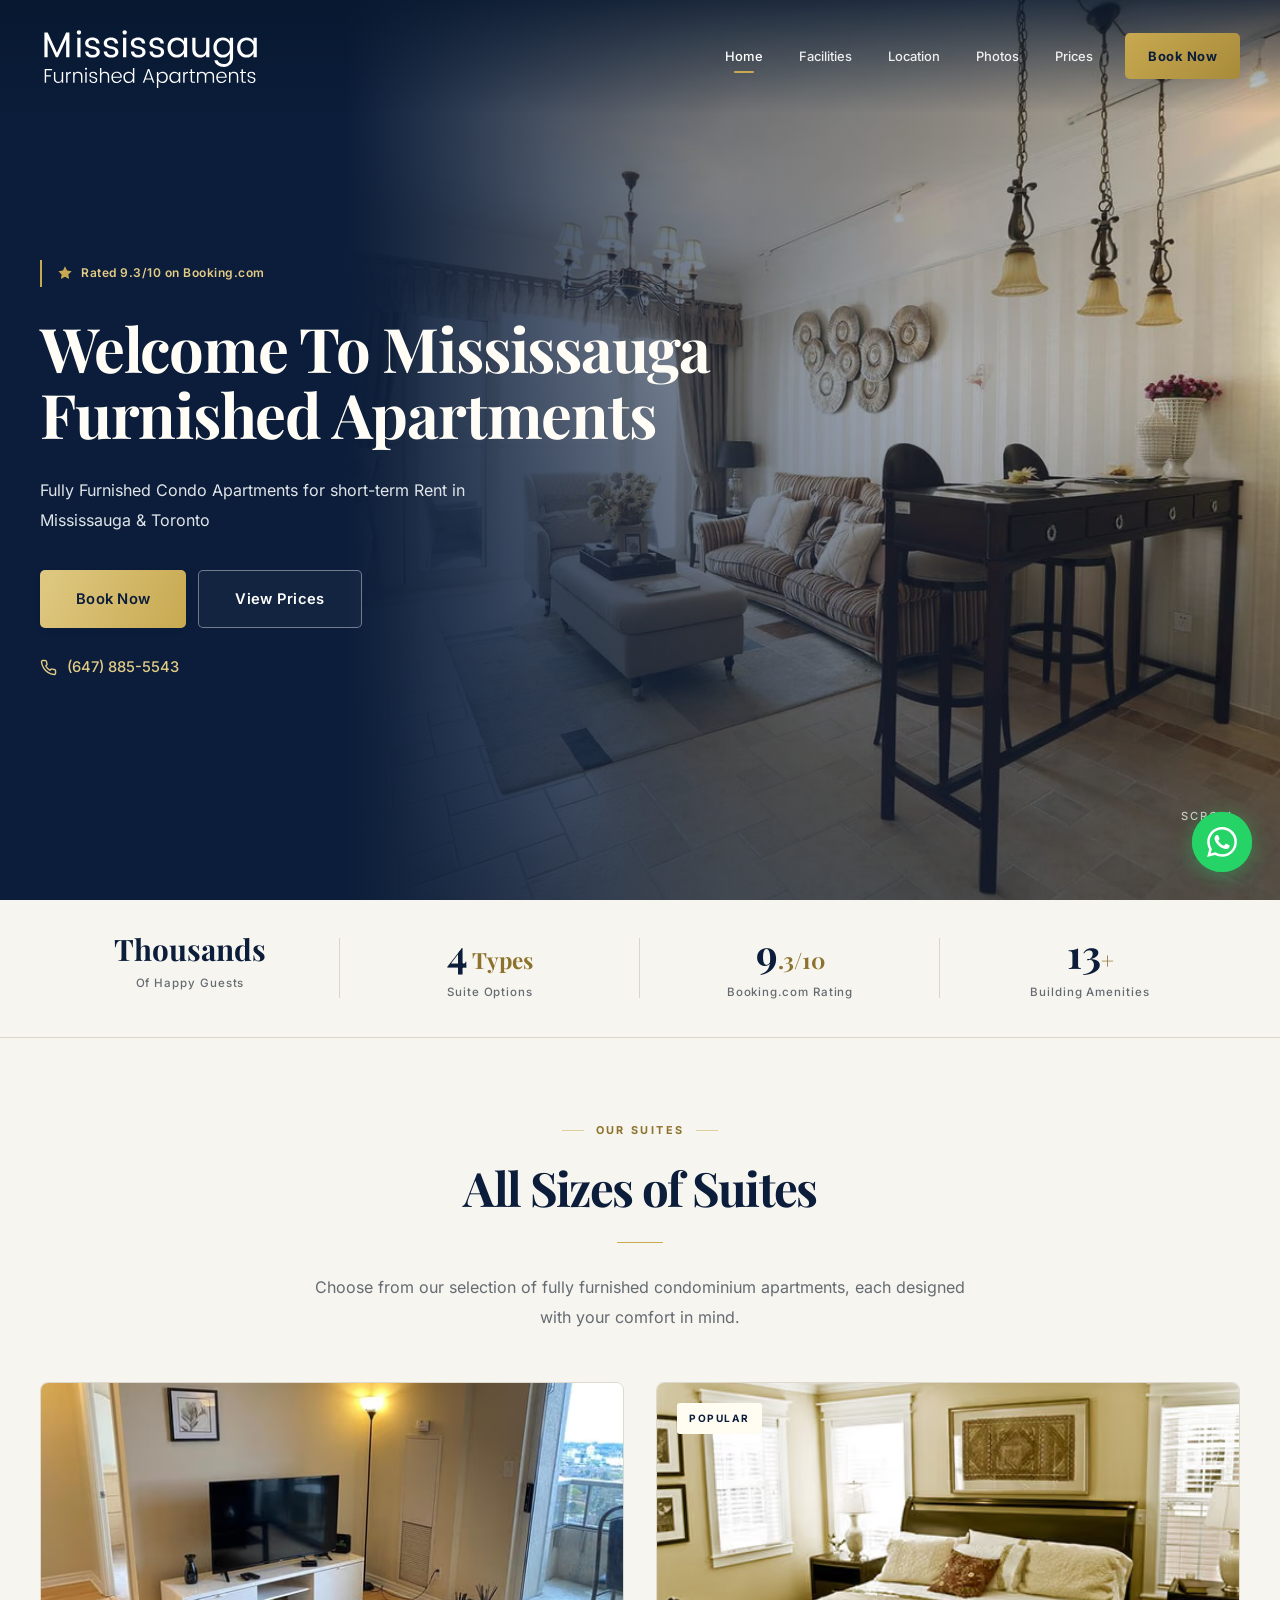
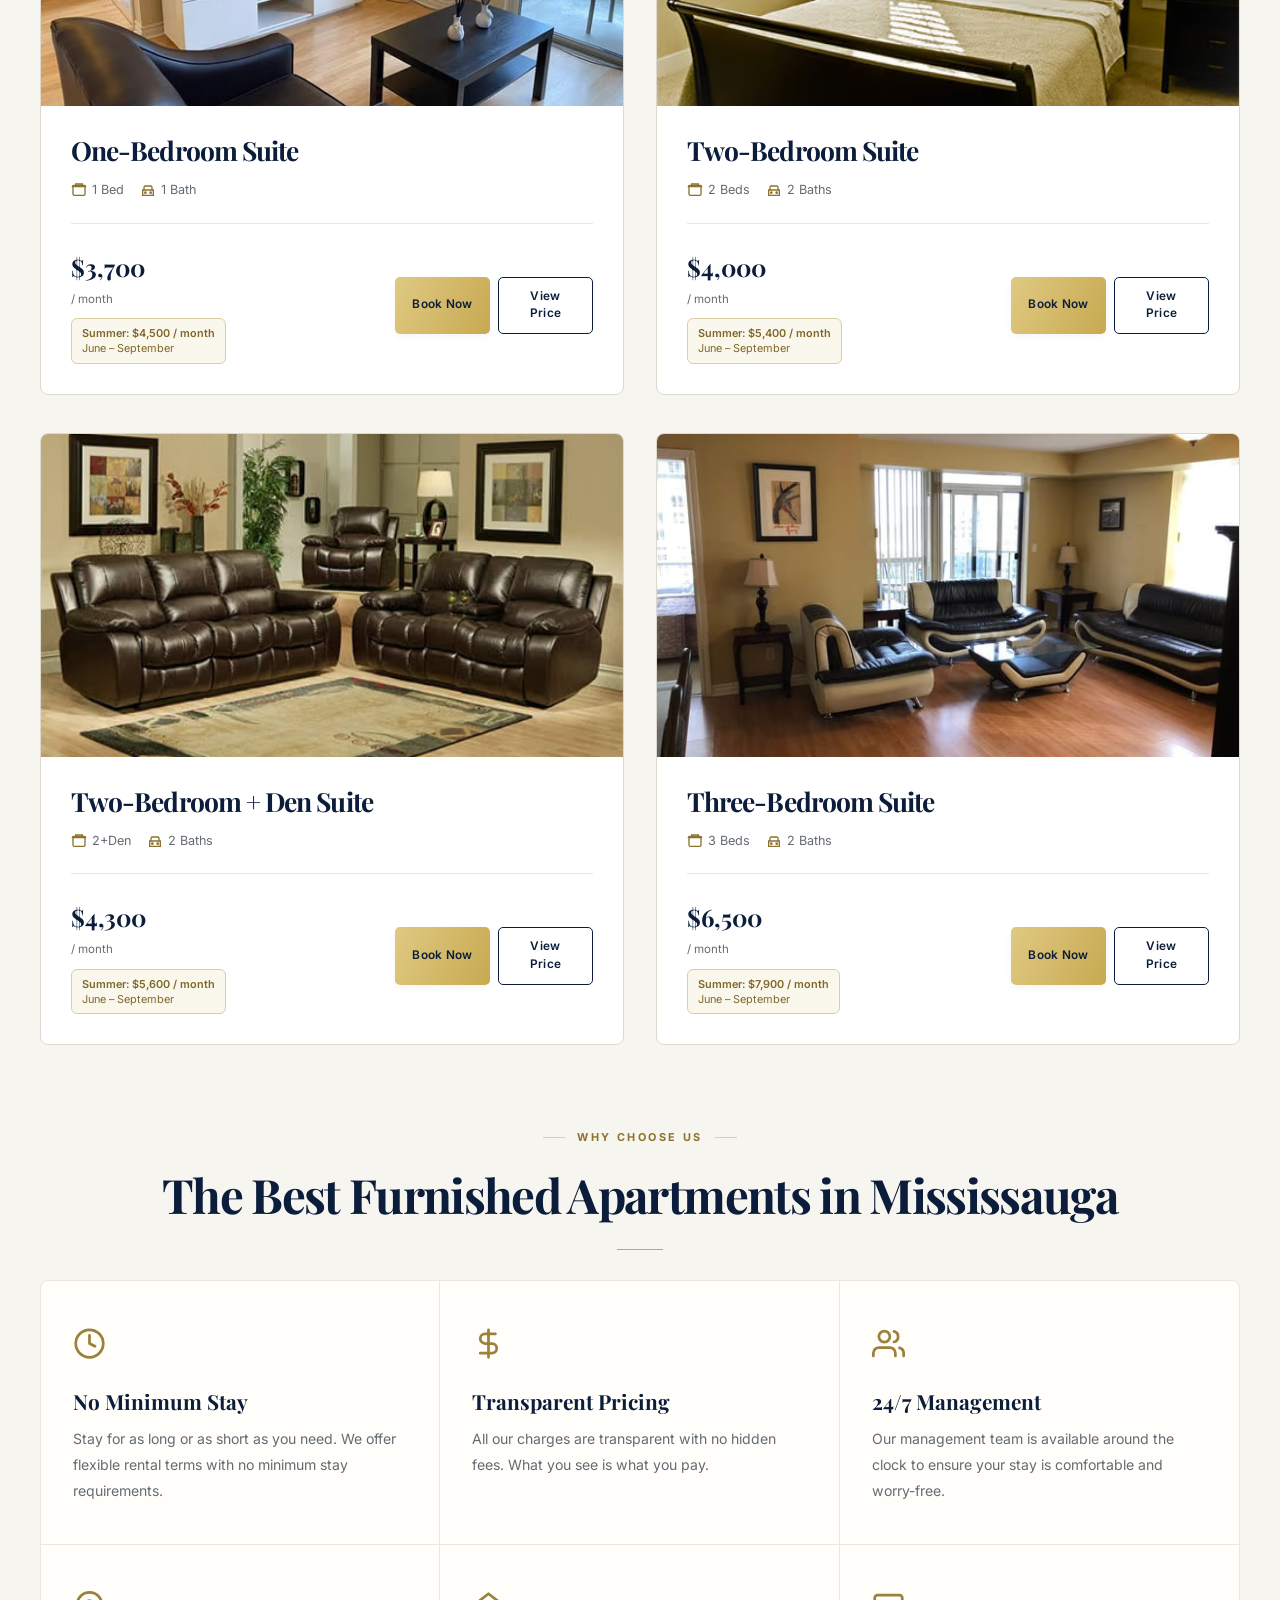
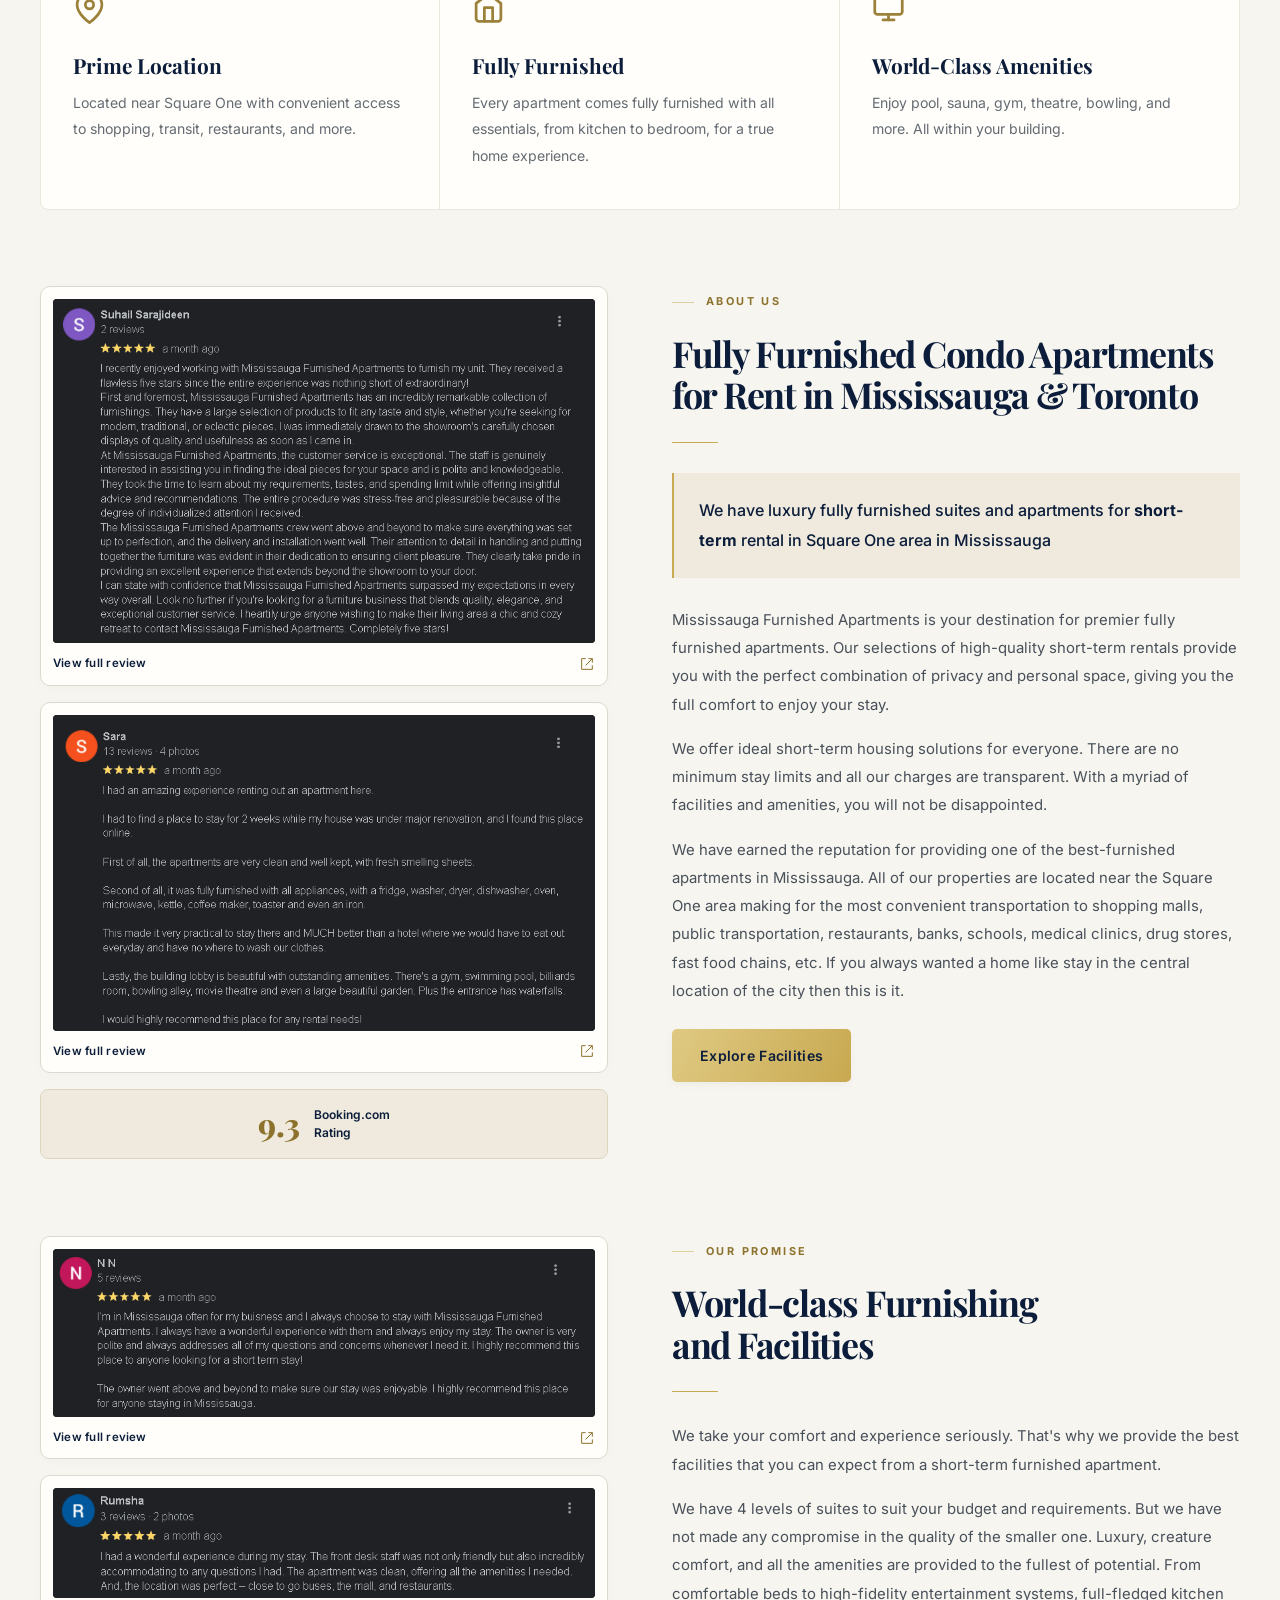
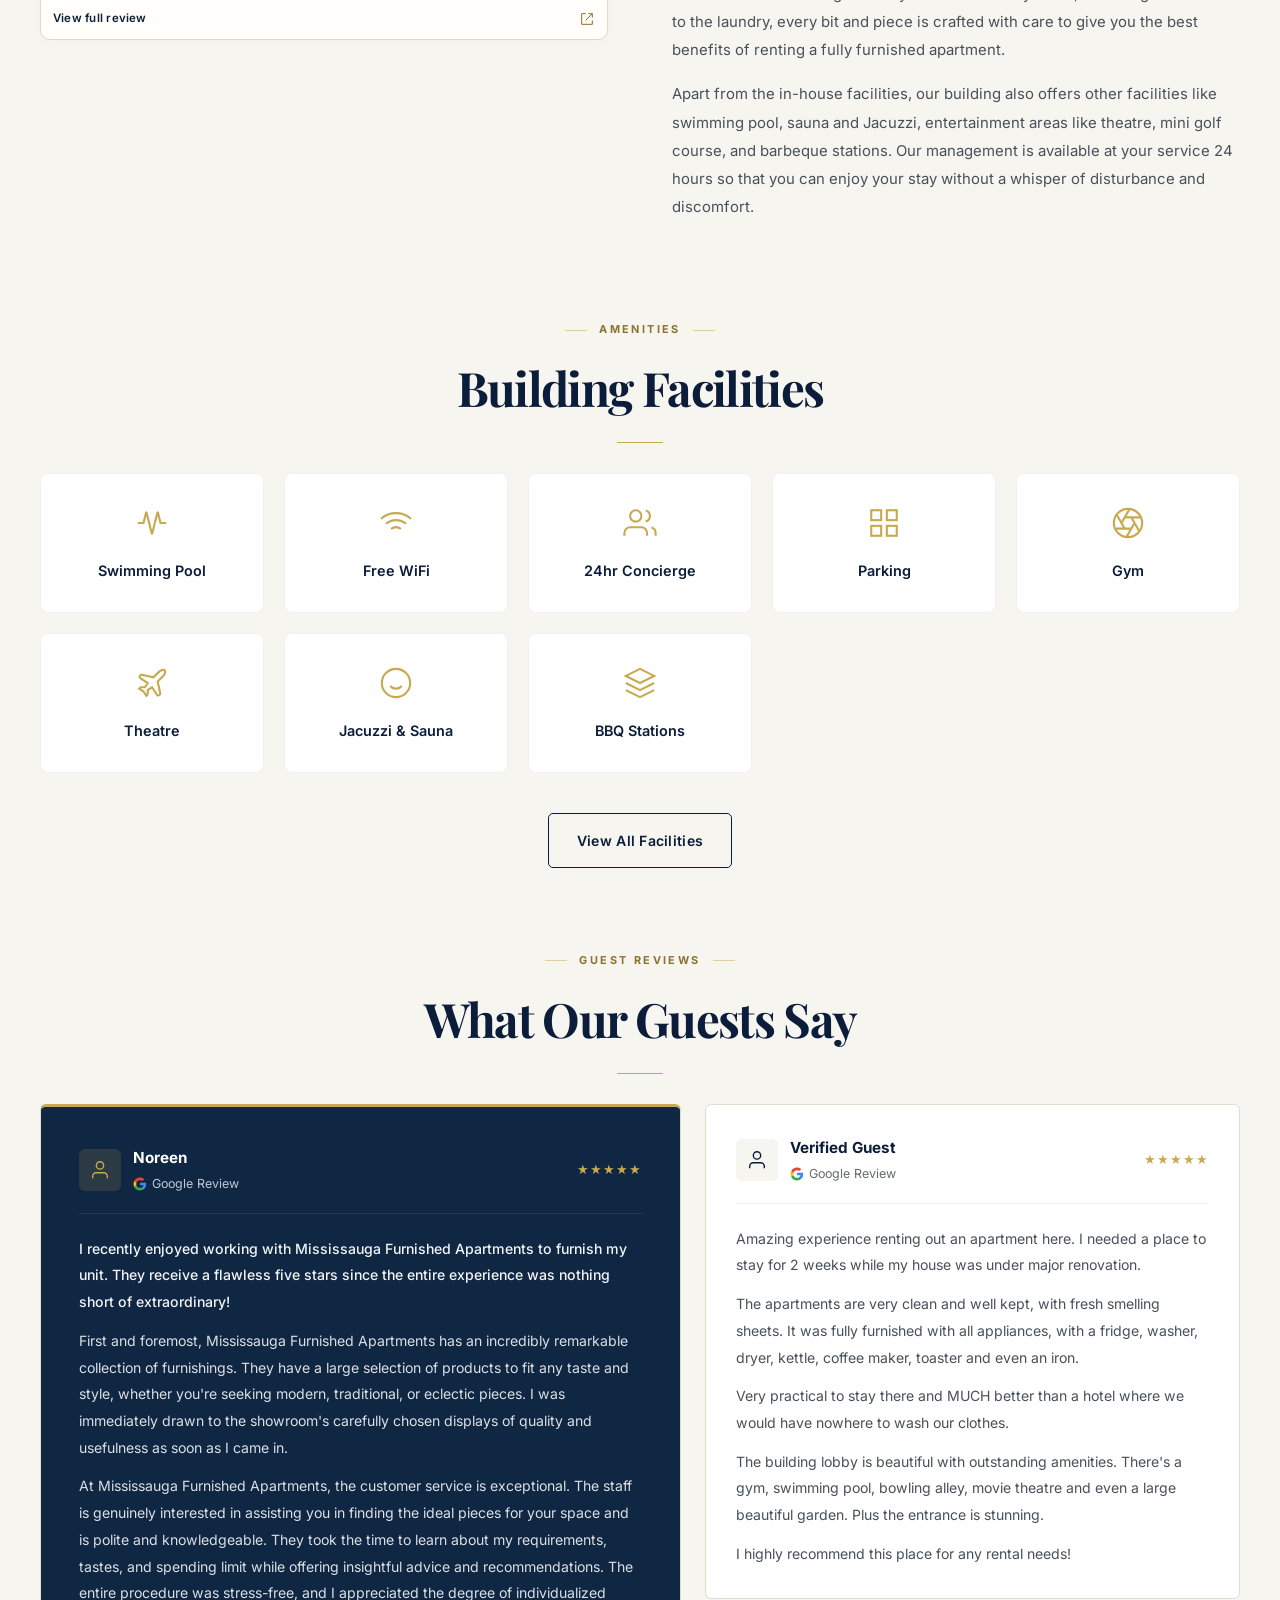
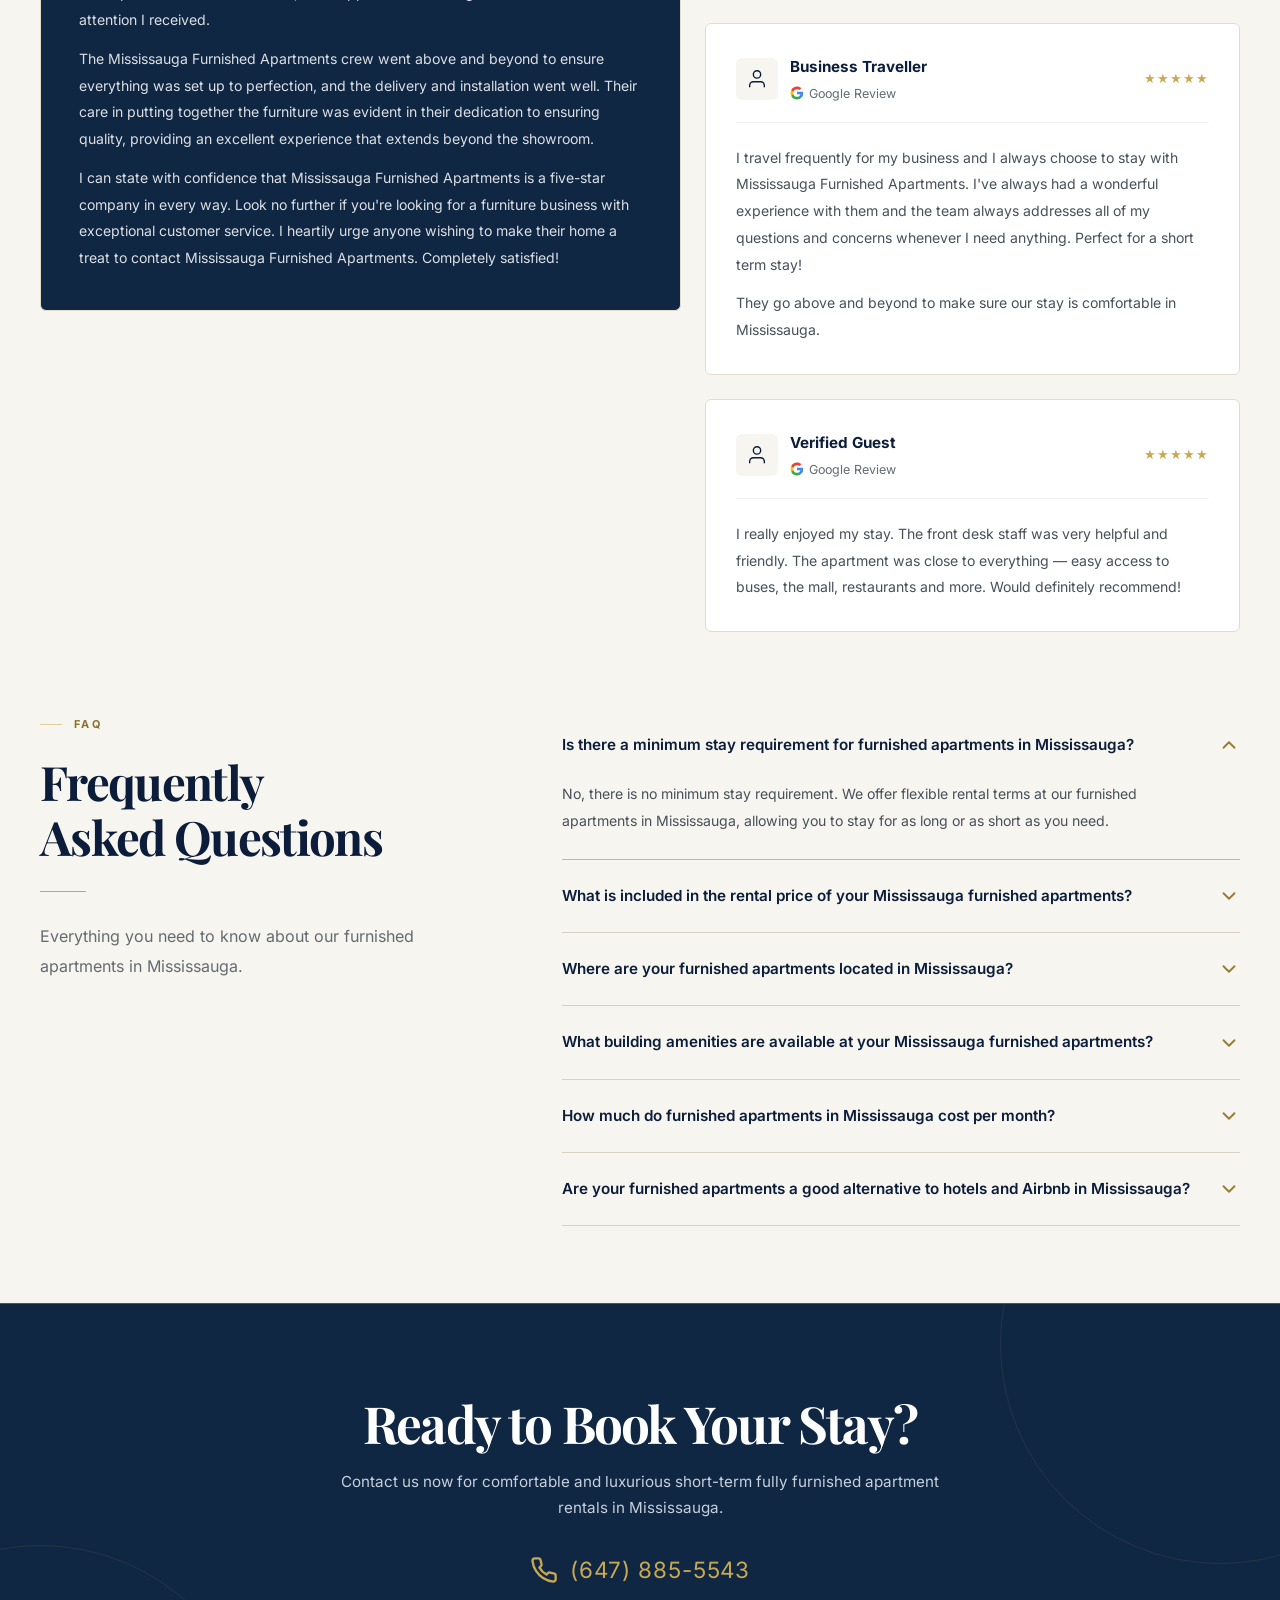
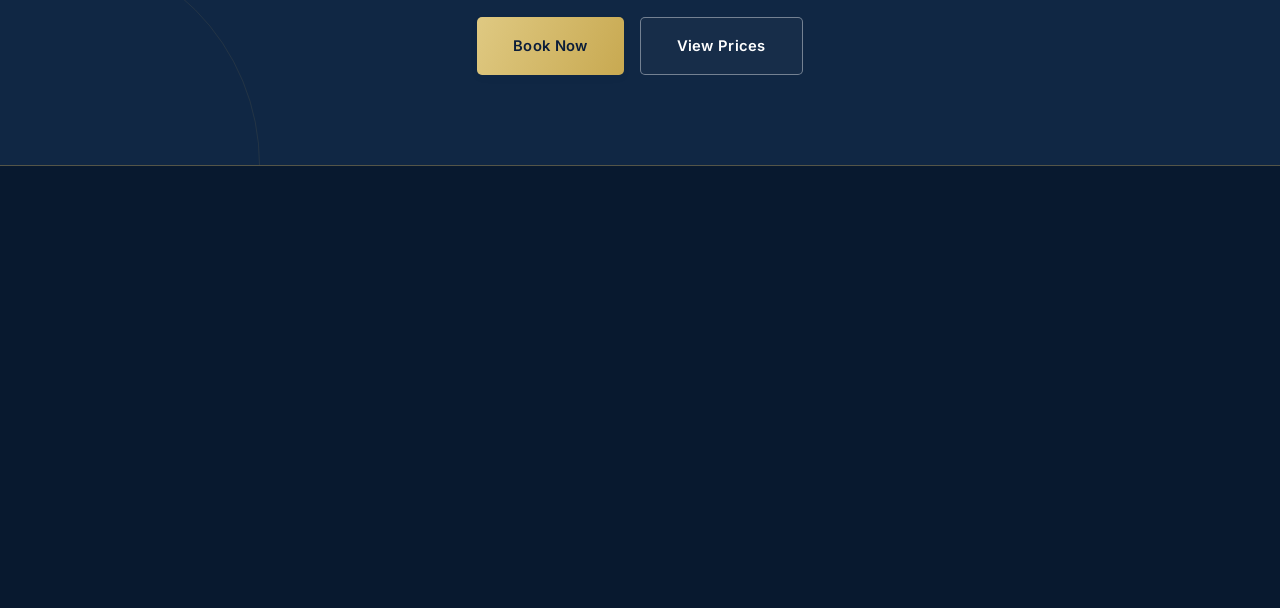
==== commit e36c7a53: "Unify Ovation cards, tighten interior spacing, and refine summer-rate badges" ====
--- a/index.html
+++ b/index.html
@@ -31,7 +31,7 @@
   <link rel="preload" as="image" type="image/avif" href="/images/facility-bg-mp86rRVwpPU0ooEl-w1920-ec77679001.avif" imagesrcset="/images/facility-bg-mp86rRVwpPU0ooEl-w768-3073a7bddd.avif 768w, /images/facility-bg-mp86rRVwpPU0ooEl-w1280-a68b2f551b.avif 1280w, /images/facility-bg-mp86rRVwpPU0ooEl-w1920-ec77679001.avif 1920w" imagesizes="100vw" fetchpriority="high">
   <link rel="preload" href="/fonts/playfair-var-latin.woff2" as="font" type="font/woff2" crossorigin>
   <link rel="preload" href="/fonts/inter-var-latin.woff2" as="font" type="font/woff2" crossorigin>
-  <link rel="stylesheet" href="/assets/styles.5c9bec604d.css">
+  <link rel="stylesheet" href="/assets/styles.71f7e99601.css">
   <script>document.documentElement.classList.add('js');</script>
   <script src="/assets/main.bd0d6fdb8a.js" defer></script>
 
--- a/assets/styles.71f7e99601.css
+++ b/assets/styles.71f7e99601.css
@@ -0,0 +1 @@
+@font-face{font-family:Inter;font-style:normal;font-weight:300 700;font-display:swap;src:url(/fonts/inter-var-latin.woff2) format("woff2");unicode-range:U+0000-00FF,U+0131,U+0152-0153,U+02BB-02BC,U+02C6,U+02DA,U+02DC,U+0304,U+0308,U+0329,U+2000-206F,U+20AC,U+2122,U+2191,U+2193,U+2212,U+2215,U+FEFF,U+FFFD}@font-face{font-family:Inter;font-style:normal;font-weight:300 700;font-display:swap;src:url(/fonts/inter-var-latin-ext.woff2) format("woff2");unicode-range:U+0100-02BA,U+02BD-02C5,U+02C7-02CC,U+02CE-02D7,U+02DD-02FF,U+0304,U+0308,U+0329,U+1D00-1DBF,U+1E00-1E9F,U+1EF2-1EFF,U+2020,U+20A0-20AB,U+20AD-20C0,U+2113,U+2C60-2C7F,U+A720-A7FF}@font-face{font-family:Playfair Display;font-style:normal;font-weight:700 800;font-display:swap;src:url(/fonts/playfair-var-latin.woff2) format("woff2");unicode-range:U+0000-00FF,U+0131,U+0152-0153,U+02BB-02BC,U+02C6,U+02DA,U+02DC,U+0304,U+0308,U+0329,U+2000-206F,U+20AC,U+2122,U+2191,U+2193,U+2212,U+2215,U+FEFF,U+FFFD}@font-face{font-family:Playfair Display;font-style:normal;font-weight:700 800;font-display:swap;src:url(/fonts/playfair-var-latin-ext.woff2) format("woff2");unicode-range:U+0100-02BA,U+02BD-02C5,U+02C7-02CC,U+02CE-02D7,U+02DD-02FF,U+0304,U+0308,U+0329,U+1D00-1DBF,U+1E00-1E9F,U+1EF2-1EFF,U+2020,U+20A0-20AB,U+20AD-20C0,U+2113,U+2C60-2C7F,U+A720-A7FF}:root{--navy: #0B1D3A;--navy-light: #122B52;--navy-rgb: 11, 29, 58;--gold: #C8A951;--gold-light: #D4BC72;--gold-dark: #A88B3A;--gold-rgb: 200, 169, 81;--white: #FFFFFF;--off-white: #F8F8F6;--light-gray: #F0EDE8;--medium-gray: #D1CBC1;--charcoal: #2C2C2C;--text-body: #4A4A4A;--text-light: #7A7A7A;--green-whatsapp: #25D366;--shadow-sm: 0 2px 8px rgba(11, 29, 58, .08);--shadow-md: 0 4px 24px rgba(11, 29, 58, .12);--shadow-lg: 0 12px 48px rgba(11, 29, 58, .16);--shadow-xl: 0 20px 60px rgba(11, 29, 58, .22);--shadow-glow: 0 0 40px rgba(200, 169, 81, .3);--radius-sm: 8px;--radius-md: 14px;--radius-lg: 24px;--radius-xl: 32px;--transition: .35s cubic-bezier(.4, 0, .2, 1);--transition-slow: .6s cubic-bezier(.4, 0, .2, 1);--transition-spring: .5s cubic-bezier(.34, 1.56, .64, 1);--max-width: 1200px}*,*:before,*:after{margin:0;padding:0;box-sizing:border-box}html{scroll-behavior:smooth;-webkit-text-size-adjust:100%}body{font-family:Inter,sans-serif;color:var(--charcoal);line-height:1.7;background:var(--white);overflow-x:hidden;-webkit-font-smoothing:antialiased;-moz-osx-font-smoothing:grayscale}.skip-link{position:absolute;top:-60px;left:16px;z-index:2000;background:var(--navy);color:var(--white);padding:12px 22px;border-radius:var(--radius-sm);font-weight:600;font-size:.88rem;transition:top .2s ease}.skip-link:focus{top:16px}:focus-visible{outline:2px solid var(--gold);outline-offset:3px}::-webkit-scrollbar{width:8px}::-webkit-scrollbar-track{background:var(--off-white)}::-webkit-scrollbar-thumb{background:var(--gold);border-radius:4px}::-webkit-scrollbar-thumb:hover{background:var(--gold-dark)}::selection{background:rgba(var(--gold-rgb),.2);color:var(--navy)}img{max-width:100%;height:auto;display:block}a{text-decoration:none;color:inherit;transition:color var(--transition)}ul,ol{list-style:none}h1,h2,h3,h4,h5,h6{font-family:Playfair Display,serif;color:var(--navy);line-height:1.25;font-weight:700}h1{font-size:clamp(2.2rem,5vw,3.8rem);letter-spacing:-.02em}h2{font-size:clamp(1.8rem,4vw,3rem);letter-spacing:-.01em}h3{font-size:clamp(1.3rem,3vw,1.8rem)}h4{font-size:clamp(1.1rem,2.5vw,1.35rem)}p{color:var(--text-body);margin-bottom:1rem}.container{width:100%;max-width:var(--max-width);margin:0 auto;padding:0 24px}.section-padding{padding:120px 0}.section-padding-sm{padding:80px 0}.text-center{text-align:center}.text-gold{color:var(--gold)}.text-navy{color:var(--navy)}.text-white{color:var(--white)}.bg-white{background:var(--white)}.bg-off-white{background:var(--off-white)}.bg-light-gray{background:var(--light-gray)}.bg-navy{background:var(--navy)}.section-label{font-family:Inter,sans-serif;font-size:.75rem;font-weight:700;text-transform:uppercase;letter-spacing:4px;color:var(--gold);margin-bottom:16px;display:inline-block;position:relative}.section-label:before,.section-label:after{content:"";position:absolute;top:50%;width:30px;height:1px;background:var(--gold);opacity:.5}.section-label:before{right:calc(100% + 12px)}.section-label:after{left:calc(100% + 12px)}.section-title{margin-bottom:20px}.section-subtitle{font-size:1.1rem;color:var(--text-light);max-width:650px;margin:0 auto 60px;line-height:1.8}.divider{width:50px;height:2px;background:linear-gradient(90deg,transparent,var(--gold),transparent);margin:20px auto 32px;border-radius:2px}.btn{display:inline-flex;align-items:center;justify-content:center;gap:8px;padding:15px 34px;font-family:Inter,sans-serif;font-size:.88rem;font-weight:600;border-radius:var(--radius-sm);border:none;cursor:pointer;transition:all var(--transition);text-transform:uppercase;letter-spacing:1.5px;white-space:nowrap;position:relative;overflow:hidden}.btn:before{content:"";position:absolute;top:0;left:-100%;width:100%;height:100%;background:linear-gradient(90deg,transparent,rgba(255,255,255,.2),transparent);transition:left .5s ease}.btn:hover:before{left:100%}.btn-primary{background:linear-gradient(135deg,var(--gold),var(--gold-dark));color:var(--navy);box-shadow:0 4px 15px rgba(var(--gold-rgb),.3)}.btn-primary:hover{transform:translateY(-3px);box-shadow:0 8px 30px rgba(var(--gold-rgb),.45)}.btn-secondary{background:#ffffff1a;color:var(--white);border:2px solid rgba(255,255,255,.4);backdrop-filter:blur(10px);-webkit-backdrop-filter:blur(10px)}.btn-secondary:hover{background:var(--white);color:var(--navy);border-color:var(--white);transform:translateY(-3px);box-shadow:0 8px 30px #fff3}.btn-outline{background:transparent;color:var(--navy);border:2px solid var(--navy)}.btn-outline:hover{background:var(--navy);color:var(--white);transform:translateY(-3px);box-shadow:0 8px 25px rgba(var(--navy-rgb),.3)}.btn-navy{background:var(--navy);color:var(--white)}.btn-navy:hover{background:var(--navy-light);transform:translateY(-3px);box-shadow:var(--shadow-lg)}.btn-sm{padding:10px 22px;font-size:.8rem;letter-spacing:1px}.btn-lg{padding:18px 44px;font-size:.95rem}.header{position:fixed;top:0;left:0;right:0;z-index:1000;padding:20px 0;transition:all .4s ease}.header.transparent{background:transparent}.header.scrolled{background:#fffffff2;backdrop-filter:blur(20px);-webkit-backdrop-filter:blur(20px);padding:12px 0;box-shadow:0 1px 30px rgba(var(--navy-rgb),.08)}.header .container{display:flex;align-items:center;justify-content:space-between}.header-logo img{height:48px;width:auto;transition:all var(--transition)}.header.scrolled .header-logo img{height:38px}.header-nav{display:flex;align-items:center;gap:4px}.header-nav a{padding:8px 18px;font-size:.88rem;font-weight:500;border-radius:var(--radius-sm);transition:all var(--transition);position:relative}.header-nav a:not(.btn-book):after{content:"";position:absolute;bottom:4px;left:50%;transform:translate(-50%);width:0;height:2px;background:var(--gold);border-radius:1px;transition:width var(--transition)}.header-nav a:not(.btn-book):hover:after,.header-nav a:not(.btn-book).active:after{width:20px}.header.transparent .header-nav a{color:#ffffffe6}.header.transparent .header-nav a:hover,.header.transparent .header-nav a.active{color:var(--white)}.header.scrolled .header-nav a{color:var(--charcoal)}.header.scrolled .header-nav a:hover,.header.scrolled .header-nav a.active{color:var(--navy)}.header-nav .btn-book{background:linear-gradient(135deg,var(--gold),var(--gold-dark));color:var(--navy)!important;font-weight:700;padding:10px 26px;margin-left:12px;border-radius:50px;box-shadow:0 4px 15px rgba(var(--gold-rgb),.3);letter-spacing:.5px}.header-nav .btn-book:after{display:none}.header-nav .btn-book:hover{transform:translateY(-2px);box-shadow:0 6px 25px rgba(var(--gold-rgb),.45)}.hamburger{display:none;flex-direction:column;gap:6px;cursor:pointer;padding:8px;z-index:1001;background:none;border:none}.hamburger span{display:block;width:26px;height:2px;background:var(--white);transition:all var(--transition);border-radius:2px}.header.scrolled .hamburger span{background:var(--charcoal)}.hamburger.active span:nth-child(1){transform:rotate(45deg) translate(5px,6px)}.hamburger.active span:nth-child(2){opacity:0;transform:translate(-10px)}.hamburger.active span:nth-child(3){transform:rotate(-45deg) translate(5px,-6px)}@media(max-width:968px){.hamburger{display:flex;min-height:44px;justify-content:center}.header.menu-open{transform:none!important;background:transparent;box-shadow:none;backdrop-filter:none;-webkit-backdrop-filter:none}.header.menu-open .header-logo{visibility:hidden}.header.menu-open .hamburger span{background:var(--gold-light)}.hamburger.active{border-radius:50%;background:#ffffff0f}.header-nav{position:fixed;top:0;right:0;width:min(380px,calc(100vw - 20px));height:100vh;height:100dvh;background:linear-gradient(155deg,#142c4a 0%,var(--navy) 48%,#08172e 100%);border-left:1px solid rgba(var(--gold-rgb),.25);flex-direction:column;align-items:stretch;padding:38px 28px max(28px,env(safe-area-inset-bottom));gap:0;overflow-y:auto;overscroll-behavior:contain;visibility:hidden;transform:translate(100%);transition:transform .28s ease,visibility .28s;box-shadow:-12px 0 32px #0000001f}.header-nav:before{content:"";display:block;flex:0 0 58px;width:210px;max-width:calc(100% - 46px);margin:0 0 42px;background:url(/images/logdefeo-YZ97rq5DNquVJy9x-2dbbc9e1d8.svg) left center / contain no-repeat;filter:brightness(0) invert(1);opacity:.95}.header-nav:after{content:"";position:absolute;top:119px;left:28px;right:28px;height:1px;background:linear-gradient(90deg,var(--gold),rgba(var(--gold-rgb),.1))}.header-nav.open{visibility:visible;transform:translate(0)}.header-nav a{display:flex;align-items:center;flex:0 0 auto;color:#f7f3e9!important;font-family:Playfair Display,Georgia,serif;font-size:1.55rem;font-weight:600;line-height:1.3;min-height:62px;padding:12px 38px 12px 14px;width:100%;border-bottom:1px solid rgba(255,255,255,.08);border-radius:0;transition:color .18s ease,background-color .18s ease}.header-nav a:not(.btn-book):after{content:"";display:block;top:calc(50% - 3px);bottom:auto;left:auto;right:15px;width:6px;height:6px;border-top:1px solid currentColor;border-right:1px solid currentColor;border-radius:0;background:none;transform:rotate(45deg);opacity:.45;transition:opacity .18s ease}.header-nav a:not(.btn-book):hover:after,.header-nav a:not(.btn-book).active:after{width:6px;opacity:1}.header-nav a:not(.btn-book):hover,.header-nav a:not(.btn-book).active{background:rgba(var(--gold-rgb),.07);color:var(--gold-light)!important}.header-nav a:not(.btn-book).active{box-shadow:inset 2px 0 0 var(--gold)}.header-nav a:focus-visible,.hamburger:focus-visible{outline:2px solid var(--gold-light);outline-offset:4px}.header-nav .btn-book{justify-content:center;flex-shrink:0;font-family:Inter,sans-serif;font-size:.95rem;font-weight:700;letter-spacing:.04em;min-height:56px;padding:14px 22px;margin-left:0;margin-top:auto;text-align:center;border:1px solid rgba(255,255,255,.2);border-radius:10px;background:linear-gradient(115deg,#ddc47d,var(--gold) 60%,#b89945);color:var(--navy)!important;box-shadow:0 5px 18px #00000021;transform:none!important}.header-nav a:nth-last-child(2){margin-bottom:30px}.header-nav .btn-book:hover{background:var(--gold-light);transform:none}.mobile-overlay.active{backdrop-filter:none;-webkit-backdrop-filter:none}}@media(max-width:968px)and (max-height:660px){.header-nav{padding-top:28px;padding-bottom:20px}.header-nav:before{flex-basis:48px;margin-bottom:28px}.header-nav:after{top:96px}.header-nav a{min-height:54px;font-size:1.4rem}.header-nav a:nth-last-child(2){margin-bottom:22px}.header-nav .btn-book{min-height:52px;font-size:.95rem}}.hero{position:relative;min-height:100vh;display:flex;align-items:center;justify-content:center;text-align:center;overflow:hidden}.hero-bg{position:absolute;inset:0;width:100%;height:100%;object-fit:cover;object-position:center;background-size:cover;background-position:center;background-repeat:no-repeat;will-change:transform}.hero .hero-bg{transform:scale(1.1)}.hero-overlay{position:absolute;inset:0;background:linear-gradient(180deg,rgba(var(--navy-rgb),.55),rgba(var(--navy-rgb),.7),rgba(var(--navy-rgb),.85))}.hero:before,.hero:after{content:"";position:absolute;border-radius:50%;opacity:.04;animation:float 20s ease-in-out infinite;pointer-events:none}.hero:before{width:600px;height:600px;background:var(--gold);top:-200px;right:-200px}.hero:after{width:400px;height:400px;background:var(--gold);bottom:-150px;left:-100px;animation-delay:-10s}@keyframes float{0%,to{transform:translate(0) rotate(0)}25%{transform:translate(30px,-30px) rotate(5deg)}50%{transform:translate(-20px,20px) rotate(-5deg)}75%{transform:translate(20px,10px) rotate(3deg)}}.hero-content{position:relative;z-index:2;padding:0 24px;max-width:900px}.hero-badge{display:inline-flex;align-items:center;gap:8px;background:rgba(var(--gold-rgb),.1);border:1px solid rgba(var(--gold-rgb),.25);color:var(--gold);padding:10px 24px;border-radius:50px;font-size:.82rem;font-weight:600;margin-bottom:32px;backdrop-filter:blur(20px);-webkit-backdrop-filter:blur(20px);letter-spacing:.5px}.hero-badge svg{width:16px;height:16px;fill:var(--gold)}.hero h1{color:var(--white);margin-bottom:24px;font-size:clamp(2.5rem,6vw,4.2rem);line-height:1.15;letter-spacing:-.02em}.hero-subtitle{color:#ffffffbf;font-size:clamp(1rem,2.5vw,1.2rem);margin-bottom:48px;line-height:1.8;font-weight:300}.hero-actions{display:flex;gap:16px;justify-content:center;flex-wrap:wrap}.hero-phone{display:inline-flex;align-items:center;gap:10px;color:var(--gold);font-size:1.1rem;font-weight:600;margin-top:36px;transition:all var(--transition)}.hero-phone svg{width:20px;height:20px;animation:pulse-ring 2s ease-out infinite}@keyframes pulse-ring{0%{transform:scale(1)}50%{transform:scale(1.15)}to{transform:scale(1)}}.hero-phone:hover{color:var(--gold-light);transform:translate(4px)}.hero-scroll{position:absolute;bottom:40px;left:50%;transform:translate(-50%);z-index:3;display:flex;flex-direction:column;align-items:center;gap:8px;color:#fff6;font-size:.7rem;font-weight:500;letter-spacing:2px;text-transform:uppercase}.hero-scroll-line{width:1px;height:40px;background:linear-gradient(to bottom,rgba(var(--gold-rgb),.6),transparent);animation:scroll-line 2s ease-in-out infinite}@keyframes scroll-line{0%{transform:scaleY(0);transform-origin:top}50%{transform:scaleY(1);transform-origin:top}51%{transform:scaleY(1);transform-origin:bottom}to{transform:scaleY(0);transform-origin:bottom}}.page-hero{position:relative;padding:200px 0 110px;text-align:center;overflow:hidden}.page-hero .hero-bg{position:absolute;inset:0;width:100%;height:100%;object-fit:cover;object-position:center;background-size:cover;background-position:center;will-change:transform}.page-hero .hero-overlay{background:linear-gradient(180deg,rgba(var(--navy-rgb),.6),rgba(var(--navy-rgb),.85))}.page-hero h1{color:var(--white);position:relative;z-index:2;max-width:800px;margin:0 auto}.page-hero .section-label{position:relative;z-index:2}.page-hero .hero-content{position:relative;z-index:2;margin:0 auto;padding:0 24px}.page-hero .divider{position:relative;z-index:2}.page-hero .section-label:before,.page-hero .section-label:after{background:rgba(var(--gold-rgb),.5)}.stats-section{background:var(--navy);padding:0;position:relative;z-index:5;margin-top:-60px}.stats-grid{display:grid;grid-template-columns:repeat(4,1fr);max-width:1000px;margin:0 auto;background:var(--white);border-radius:var(--radius-xl);box-shadow:var(--shadow-xl);overflow:hidden}.stat-item{padding:40px 24px;text-align:center;position:relative;transition:all var(--transition)}.stat-item:not(:last-child):after{content:"";position:absolute;right:0;top:20%;height:60%;width:1px;background:var(--light-gray)}.stat-item:hover{background:rgba(var(--gold-rgb),.04)}.stat-number{font-family:Playfair Display,serif;font-size:2.8rem;font-weight:800;color:var(--navy);line-height:1;margin-bottom:8px}.stat-number .counter-suffix{font-size:1.8rem;color:var(--gold)}.stat-number.stat-text-only{font-size:2rem;background:linear-gradient(135deg,var(--gold),var(--gold-dark));-webkit-background-clip:text;-webkit-text-fill-color:transparent;background-clip:text}.stat-label{font-size:.85rem;color:var(--text-light);font-weight:500;letter-spacing:.5px}@media(max-width:768px){.stats-grid{grid-template-columns:repeat(2,1fr);border-radius:var(--radius-lg)}.stat-item:nth-child(2):after{display:none}.stat-item:nth-child(1),.stat-item:nth-child(2){border-bottom:1px solid var(--light-gray)}.stats-section{margin-top:-40px}}@media(max-width:480px){.stats-grid{grid-template-columns:1fr 1fr}.stat-number{font-size:2.2rem}.stat-item{padding:28px 16px}}.suites-grid{display:grid;grid-template-columns:repeat(auto-fill,minmax(270px,1fr));gap:28px}.suite-card{background:var(--white);border-radius:var(--radius-lg);overflow:hidden;box-shadow:var(--shadow-sm);transition:all var(--transition-spring);border:1px solid rgba(var(--navy-rgb),.05)}.suite-card:hover{transform:translateY(-12px);box-shadow:var(--shadow-xl)}.suite-card-img{position:relative;height:240px;overflow:hidden}.suite-card-img img{width:100%;height:100%;object-fit:cover;transition:transform .8s cubic-bezier(.4,0,.2,1)}.suite-card:hover .suite-card-img img{transform:scale(1.1)}.suite-card-badge{position:absolute;top:16px;left:16px;background:linear-gradient(135deg,var(--gold),var(--gold-dark));color:var(--navy);padding:5px 14px;border-radius:50px;font-size:.7rem;font-weight:700;text-transform:uppercase;letter-spacing:1.5px;box-shadow:0 4px 12px rgba(var(--gold-rgb),.3)}.suite-card-body{padding:28px}.suite-card h3{font-size:1.2rem;margin-bottom:10px}.suite-card-specs{display:flex;gap:16px;margin-bottom:16px;color:var(--text-light);font-size:.85rem}.suite-card-specs span{display:flex;align-items:center;gap:5px}.suite-card-price{font-size:1.15rem;font-weight:700;color:var(--navy);margin-bottom:18px}.suite-card-price span{font-size:.85rem;font-weight:400;color:var(--text-light)}.suite-card-actions{display:flex;gap:10px}.suite-card-actions .btn{flex:1;padding:11px 16px;font-size:.78rem}.features-grid{display:grid;grid-template-columns:repeat(auto-fill,minmax(340px,1fr));gap:28px}.feature-card{background:var(--white);padding:44px 36px;border-radius:var(--radius-lg);text-align:center;transition:all var(--transition-spring);border:1px solid rgba(var(--navy-rgb),.06);position:relative;overflow:hidden}.feature-card:before{content:"";position:absolute;top:0;left:0;right:0;height:3px;background:linear-gradient(90deg,var(--gold),var(--gold-dark));transform:scaleX(0);transform-origin:left;transition:transform var(--transition)}.feature-card:hover:before{transform:scaleX(1)}.feature-card:hover{transform:translateY(-6px);box-shadow:var(--shadow-lg)}.feature-icon{width:72px;height:72px;background:linear-gradient(135deg,rgba(var(--gold-rgb),.08),rgba(var(--gold-rgb),.18));border-radius:20px;display:flex;align-items:center;justify-content:center;margin:0 auto 24px;transition:all var(--transition)}.feature-card:hover .feature-icon{background:linear-gradient(135deg,var(--gold),var(--gold-dark));transform:scale(1.05) rotate(3deg)}.feature-icon svg{width:30px;height:30px;color:var(--gold);transition:color var(--transition)}.feature-card:hover .feature-icon svg{color:var(--navy)}.feature-card h4{margin-bottom:12px;font-size:1.15rem}.feature-card p{font-size:.9rem;color:var(--text-light);margin-bottom:0;line-height:1.7}.about-grid{display:grid;grid-template-columns:1fr 1fr;gap:80px;align-items:center}.about-images{position:relative}.about-img-main{border-radius:var(--radius-xl);overflow:hidden;box-shadow:var(--shadow-lg)}.about-img-main img{width:100%;height:420px;object-fit:cover;transition:transform .8s ease}.about-img-main:hover img{transform:scale(1.03)}.about-img-secondary{position:absolute;bottom:-40px;right:-40px;width:220px;height:220px;border-radius:var(--radius-lg);overflow:hidden;border:8px solid var(--white);box-shadow:var(--shadow-xl)}.about-img-secondary img{width:100%;height:100%;object-fit:cover}.about-experience-badge{position:absolute;top:-20px;left:-20px;background:linear-gradient(135deg,var(--gold),var(--gold-dark));color:var(--navy);width:100px;height:100px;border-radius:50%;padding:12px;text-align:center;display:flex;flex-direction:column;align-items:center;justify-content:center;box-shadow:var(--shadow-glow);z-index:3}.about-experience-badge .number{font-family:Playfair Display,serif;font-size:1.8rem;font-weight:800;line-height:1}.about-experience-badge .text{width:100%;margin-top:5px;font-size:.6rem;font-weight:600;line-height:1.4;text-align:center;text-transform:none;letter-spacing:0;white-space:nowrap}.about-content h2{margin-bottom:24px}.about-content p{margin-bottom:16px;line-height:1.85}.about-highlight{background:linear-gradient(135deg,rgba(var(--gold-rgb),.06),rgba(var(--gold-rgb),.12));border-left:4px solid var(--gold);padding:24px 28px;border-radius:0 var(--radius-md) var(--radius-md) 0;margin-bottom:28px}.about-highlight p{color:var(--navy);font-weight:500;margin-bottom:0;font-size:1.05rem}@media(max-width:768px){.about-grid{grid-template-columns:1fr;gap:50px}.about-img-secondary{right:16px;bottom:-24px;width:160px;height:160px}.about-experience-badge{width:80px;height:80px;padding:8px;top:-10px;left:-10px}.about-experience-badge .number{font-size:1.4rem}}.facilities-scroll{display:grid;grid-template-columns:repeat(auto-fill,minmax(200px,1fr));gap:20px}.facility-mini-card{background:var(--white);padding:32px 20px;border-radius:var(--radius-md);text-align:center;transition:all var(--transition-spring);border:1px solid rgba(var(--navy-rgb),.06)}.facility-mini-card:hover{border-color:var(--gold);transform:translateY(-6px);box-shadow:var(--shadow-md)}.facility-mini-card svg{width:34px;height:34px;color:var(--gold);margin-bottom:14px}.facility-mini-card h4{font-size:.9rem;font-family:Inter,sans-serif;font-weight:600}.cta-banner{background:linear-gradient(135deg,var(--navy) 0%,var(--navy-light) 50%,var(--navy) 100%);padding:100px 0;text-align:center;position:relative;overflow:hidden}.cta-banner:before{content:"";position:absolute;top:-200px;right:-100px;width:500px;height:500px;background:radial-gradient(circle,rgba(var(--gold-rgb),.08) 0%,transparent 70%);border-radius:50%;animation:float 15s ease-in-out infinite}.cta-banner:after{content:"";position:absolute;bottom:-150px;left:-80px;width:400px;height:400px;background:radial-gradient(circle,rgba(var(--gold-rgb),.06) 0%,transparent 70%);border-radius:50%;animation:float 15s ease-in-out infinite reverse}.cta-banner h2{color:var(--white);margin-bottom:16px;position:relative;z-index:1}.cta-banner p{color:#ffffffb3;font-size:1.1rem;margin-bottom:36px;position:relative;z-index:1}.cta-banner .cta-actions{display:flex;gap:16px;justify-content:center;flex-wrap:wrap;position:relative;z-index:1}.cta-phone-large{display:flex;align-items:center;gap:12px;color:var(--gold);font-size:1.6rem;font-weight:700;font-family:Playfair Display,serif;margin-bottom:28px;justify-content:center;position:relative;z-index:1;transition:all var(--transition)}.cta-phone-large:hover{color:var(--gold-light);transform:scale(1.03)}.footer{background:var(--navy);color:#ffffffb3;padding:90px 0 0}.footer-grid{display:grid;grid-template-columns:1.5fr 1fr 1fr 1.5fr;gap:48px;padding-bottom:70px;border-bottom:1px solid rgba(255,255,255,.08)}.footer-col h4{color:var(--white);font-size:1.1rem;margin-bottom:24px;position:relative;display:inline-block}.footer-col h4:after{content:"";position:absolute;bottom:-6px;left:0;width:24px;height:2px;background:var(--gold);border-radius:1px}.footer-logo img{height:42px;margin-bottom:20px}.footer-col p{color:#ffffff80;font-size:.9rem;line-height:1.8}.footer-links a{display:block;color:#ffffff80;padding:7px 0;font-size:.9rem;transition:all var(--transition)}.footer-links a:hover{color:var(--gold);padding-left:10px}.footer-contact-item{display:flex;align-items:flex-start;gap:12px;margin-bottom:18px;font-size:.9rem}.footer-contact-item svg{width:18px;height:18px;color:var(--gold);flex-shrink:0;margin-top:3px}.footer-contact-item a,.footer-contact-item span{color:#ffffff80}.footer-contact-item a:hover{color:var(--gold)}.newsletter-form{display:flex;gap:0;margin-top:16px;border-radius:var(--radius-sm);overflow:hidden;border:1px solid rgba(255,255,255,.15)}.newsletter-form input{flex:1;padding:14px 16px;border:none;background:#ffffff0d;color:var(--white);font-size:.88rem;outline:none;transition:background var(--transition);font-family:Inter,sans-serif}.newsletter-form input::placeholder{color:#ffffff59}.newsletter-form input:focus{background:#ffffff14}.newsletter-form button{padding:14px 22px;background:var(--gold);color:var(--navy);border:none;font-weight:700;font-size:.82rem;cursor:pointer;transition:all var(--transition);white-space:nowrap;font-family:Inter,sans-serif;letter-spacing:.5px}.newsletter-form button:hover{background:var(--gold-light)}.newsletter-success{color:var(--gold);font-size:.9rem;margin-top:10px;display:none}.footer-bottom{display:flex;align-items:center;justify-content:space-between;padding:28px 0;flex-wrap:wrap;gap:16px}.footer-bottom p{font-size:.82rem;color:#ffffff4d;margin-bottom:0}.payment-icons{display:flex;gap:10px;align-items:center}.payment-icons img{height:28px;width:auto;opacity:.5;transition:all var(--transition);border-radius:4px}.payment-icons img:hover{opacity:.9;transform:translateY(-2px)}@media(max-width:968px){.footer-grid{grid-template-columns:1fr 1fr}}@media(max-width:580px){.footer-grid{grid-template-columns:1fr}.footer-bottom{flex-direction:column;text-align:center}}.whatsapp-float{position:fixed;bottom:28px;right:28px;width:60px;height:60px;background:var(--green-whatsapp);border-radius:50%;display:flex;align-items:center;justify-content:center;box-shadow:0 4px 20px #25d36666;z-index:999;transition:all var(--transition-spring)}.whatsapp-float:before{content:"";position:absolute;width:100%;height:100%;border-radius:50%;background:var(--green-whatsapp);animation:whatsapp-pulse 2s ease-out infinite;z-index:-1}@keyframes whatsapp-pulse{0%{transform:scale(1);opacity:.4}to{transform:scale(1.6);opacity:0}}.whatsapp-float:hover{transform:scale(1.1) translateY(-2px);box-shadow:0 8px 30px #25d36680}.whatsapp-float svg{width:30px;height:30px;fill:#fff}.scroll-top{position:fixed;bottom:100px;right:32px;width:46px;height:46px;background:var(--navy);color:var(--white);border:none;border-radius:50%;display:flex;align-items:center;justify-content:center;cursor:pointer;opacity:0;visibility:hidden;transform:translateY(20px);transition:all var(--transition);z-index:998;box-shadow:var(--shadow-md)}.scroll-top.visible{opacity:1;visibility:visible;transform:translateY(0)}.scroll-top:hover{background:var(--gold);color:var(--navy);transform:translateY(-3px)}.scroll-top svg{width:20px;height:20px}.facilities-grid{display:grid;grid-template-columns:repeat(auto-fill,minmax(260px,1fr));gap:24px}.facility-card{background:var(--white);padding:36px 28px;border-radius:var(--radius-lg);text-align:center;transition:all var(--transition-spring);border:1px solid rgba(var(--navy-rgb),.06);position:relative;overflow:hidden}.facility-card:before{content:"";position:absolute;top:0;left:0;right:0;height:3px;background:linear-gradient(90deg,var(--gold),var(--gold-dark));transform:scaleX(0);transition:transform var(--transition)}.facility-card:hover:before{transform:scaleX(1)}.facility-card:hover{transform:translateY(-6px);box-shadow:var(--shadow-lg)}.facility-card svg{width:42px;height:42px;color:var(--gold);margin-bottom:18px}.facility-card h4{font-size:1rem;margin-bottom:8px;font-family:Inter,sans-serif;font-weight:600}.facility-card p{font-size:.85rem;color:var(--text-light);margin-bottom:0}.notice-callout{background:linear-gradient(135deg,rgba(var(--gold-rgb),.06),rgba(var(--gold-rgb),.12));border:1px solid rgba(var(--gold-rgb),.2);border-radius:var(--radius-lg);padding:28px 36px;display:flex;align-items:flex-start;gap:16px;margin-top:44px}.notice-callout svg{width:24px;height:24px;color:var(--gold);flex-shrink:0;margin-top:2px}.notice-callout p{margin-bottom:0;color:var(--navy);font-weight:500}.layout-grid{display:grid;grid-template-columns:repeat(auto-fill,minmax(180px,1fr));gap:20px}.layout-item{background:var(--white);padding:32px 20px;border-radius:var(--radius-md);text-align:center;border:1px solid rgba(var(--navy-rgb),.06);transition:all var(--transition)}.layout-item:hover{border-color:var(--gold);transform:translateY(-4px);box-shadow:var(--shadow-sm)}.layout-item svg{width:36px;height:36px;color:var(--gold);margin-bottom:14px}.layout-item h4{font-size:.95rem;font-family:Inter,sans-serif;font-weight:600}.tabs{margin-bottom:36px}.tab-buttons{display:flex;gap:0;flex-wrap:wrap;border-bottom:2px solid var(--light-gray)}.tab-btn{padding:16px 30px;font-family:Inter,sans-serif;font-size:.88rem;font-weight:600;color:var(--text-light);background:none;border:none;cursor:pointer;transition:all var(--transition);border-bottom:3px solid transparent;margin-bottom:-2px;letter-spacing:.5px;text-transform:uppercase}.tab-btn.active{color:var(--navy);border-bottom-color:var(--gold);background:rgba(var(--gold-rgb),.04)}.tab-btn:hover{color:var(--navy);background:rgba(var(--gold-rgb),.04)}.tab-content{display:none;animation:fadeTab .4s ease;background:var(--white);padding:40px;border-radius:0 0 var(--radius-lg) var(--radius-lg);border:1px solid rgba(var(--navy-rgb),.06);border-top:none;box-shadow:var(--shadow-sm)}@keyframes fadeTab{0%{opacity:0;transform:translateY(10px)}to{opacity:1;transform:translateY(0)}}.tab-content.active{display:block}.tab-content p{line-height:1.9;margin-bottom:16px}.tab-content p:last-child{margin-bottom:0}.furnishing-list{display:grid;grid-template-columns:1fr 1fr;gap:0;list-style:none;padding:0;margin:0}.furnishing-list li{display:flex;align-items:center;gap:14px;padding:14px 18px;border-radius:var(--radius-sm);transition:background .2s ease;font-size:.95rem;color:var(--text-body)}.furnishing-list li:hover{background:rgba(var(--gold-rgb),.06)}.furnishing-list li svg{width:18px;height:18px;color:var(--gold);flex-shrink:0}.furnishing-detail-grid{display:grid;grid-template-columns:1fr 1fr;gap:16px;margin-bottom:24px}.furnishing-detail-card{background:var(--off-white);border-radius:var(--radius-sm);padding:24px;border-left:3px solid var(--gold)}.furnishing-detail-card h4{font-family:Inter,sans-serif;font-size:.95rem;font-weight:700;color:var(--navy);margin-bottom:8px}.furnishing-detail-card p{font-size:.9rem;color:var(--text-body);margin-bottom:0;line-height:1.7}.furnishing-note{background:rgba(var(--gold-rgb),.08);border-radius:var(--radius-sm);padding:18px 24px;font-size:.92rem;color:var(--text-body);line-height:1.7}.furnishing-note strong{color:var(--navy)}.furnish-dot{width:8px;height:8px;border-radius:50%;background:var(--gold);flex-shrink:0;display:inline-block}@media(max-width:580px){.furnishing-list,.furnishing-detail-grid{grid-template-columns:1fr}.tab-content{padding:28px 20px}}.properties-grid{display:grid;grid-template-columns:repeat(2,minmax(280px,400px));gap:28px;justify-content:center}.property-card{background:var(--white);border-radius:var(--radius-lg);padding:36px;box-shadow:var(--shadow-sm);transition:all var(--transition-spring);border:1px solid rgba(var(--navy-rgb),.06)}.property-card:hover{transform:translateY(-6px);box-shadow:var(--shadow-lg);border-color:rgba(var(--gold-rgb),.3)}.property-card-icon{width:60px;height:60px;background:linear-gradient(135deg,rgba(var(--gold-rgb),.08),rgba(var(--gold-rgb),.18));border-radius:16px;display:flex;align-items:center;justify-content:center;margin-bottom:20px}.property-card-icon svg{width:28px;height:28px;color:var(--gold)}.property-card h3{font-size:1.25rem;margin-bottom:8px}.property-card .address{color:var(--text-light);font-size:.95rem;margin-bottom:12px}.property-card .badge-new{display:inline-block;background:linear-gradient(135deg,var(--gold),var(--gold-dark));color:var(--navy);padding:4px 12px;border-radius:50px;font-size:.68rem;font-weight:700;text-transform:uppercase;letter-spacing:1.5px}.map-container{border-radius:var(--radius-xl);overflow:hidden;box-shadow:var(--shadow-lg);margin-top:24px}.map-container iframe{width:100%;height:450px;border:none}.directions-timeline{max-width:700px;margin:0 auto}.direction-step{display:flex;gap:24px;position:relative;padding-bottom:36px}.direction-step:last-child{padding-bottom:0}.direction-step:before{content:"";position:absolute;left:21px;top:44px;bottom:0;width:2px;background:linear-gradient(to bottom,rgba(var(--gold-rgb),.3),transparent)}.direction-step:last-child:before{display:none}.direction-step-number{width:44px;height:44px;background:linear-gradient(135deg,var(--navy),var(--navy-light));color:var(--gold);border-radius:50%;display:flex;align-items:center;justify-content:center;font-weight:700;font-size:.85rem;flex-shrink:0;box-shadow:0 4px 15px rgba(var(--navy-rgb),.3)}.direction-step p{padding-top:10px;margin-bottom:0}.nearby-grid{display:grid;grid-template-columns:repeat(auto-fill,minmax(160px,1fr));gap:16px}.nearby-item{background:var(--white);padding:24px 16px;border-radius:var(--radius-md);text-align:center;border:1px solid rgba(var(--navy-rgb),.06);transition:all var(--transition)}.nearby-item:hover{border-color:rgba(var(--gold-rgb),.3);transform:translateY(-3px)}.nearby-item svg{width:24px;height:24px;color:var(--gold);margin-bottom:10px}.nearby-item span{display:block;font-size:.85rem;font-weight:500;color:var(--text-body)}.gallery-grid{display:grid;grid-template-columns:repeat(auto-fill,minmax(300px,1fr));gap:16px}.gallery-item{position:relative;border-radius:var(--radius-lg);overflow:hidden;cursor:pointer;aspect-ratio:1}.gallery-item img{width:100%;height:100%;object-fit:cover;transition:transform .8s cubic-bezier(.4,0,.2,1)}.gallery-item:hover img{transform:scale(1.1)}.gallery-item:after{content:"";position:absolute;inset:0;background:linear-gradient(to bottom,transparent 50%,rgba(var(--navy-rgb),.5) 100%);opacity:0;transition:opacity var(--transition)}.gallery-item:hover:after{opacity:1}.gallery-item-icon{position:absolute;top:50%;left:50%;transform:translate(-50%,-50%) scale(0);z-index:2;width:52px;height:52px;background:#fffffff2;border-radius:50%;display:flex;align-items:center;justify-content:center;transition:transform var(--transition-spring);box-shadow:var(--shadow-md)}.gallery-item:hover .gallery-item-icon{transform:translate(-50%,-50%) scale(1)}.gallery-item-icon svg{width:20px;height:20px;color:var(--navy)}.lightbox{position:fixed;inset:0;background:#000000f5;z-index:10000;display:none;align-items:center;justify-content:center;backdrop-filter:blur(20px);-webkit-backdrop-filter:blur(20px)}.lightbox.active{display:flex;animation:lightboxIn .3s ease}@keyframes lightboxIn{0%{opacity:0}to{opacity:1}}.lightbox-close{position:absolute;top:24px;right:28px;background:#ffffff1a;border:none;color:#fff;font-size:1.5rem;cursor:pointer;padding:10px 14px;z-index:10001;transition:all var(--transition);border-radius:50%;line-height:1}.lightbox-close:hover{background:#fff3;color:var(--gold)}.lightbox-img{max-width:88vw;max-height:84vh;object-fit:contain;border-radius:var(--radius-md);transition:transform .3s ease}.lightbox-prev,.lightbox-next{position:absolute;top:50%;transform:translateY(-50%);background:#ffffff14;border:1px solid rgba(255,255,255,.15);color:#fff;width:52px;height:52px;border-radius:50%;display:flex;align-items:center;justify-content:center;cursor:pointer;transition:all var(--transition);z-index:10001}.lightbox-prev{left:24px}.lightbox-next{right:24px}.lightbox-prev:hover,.lightbox-next:hover{background:#fff3;border-color:#ffffff4d}.lightbox-counter{position:absolute;bottom:28px;left:50%;transform:translate(-50%);color:#ffffff80;font-size:.85rem;font-weight:500;letter-spacing:2px}.pricing-toggle{display:flex;background:rgba(var(--navy-rgb),.06);border-radius:50px;padding:5px;margin:0 auto 60px;width:fit-content}.pricing-toggle-btn{padding:14px 36px;border:none;background:none;font-family:Inter,sans-serif;font-size:.88rem;font-weight:600;color:var(--text-light);border-radius:50px;cursor:pointer;transition:all var(--transition)}.pricing-toggle-btn.active{background:var(--navy);color:var(--white);box-shadow:0 4px 15px rgba(var(--navy-rgb),.2)}.pricing-cards{display:grid;grid-template-columns:repeat(auto-fill,minmax(265px,1fr));gap:24px}.pricing-card{background:var(--white);border-radius:var(--radius-lg);padding:40px 30px;text-align:center;box-shadow:var(--shadow-sm);transition:all var(--transition-spring);border:2px solid transparent;position:relative}.pricing-card:hover{transform:translateY(-10px);box-shadow:var(--shadow-xl)}.pricing-card.pricing-switching{transform:scale(.97);opacity:.7}.pricing-card.featured{border-color:var(--gold);box-shadow:var(--shadow-lg),0 0 0 1px rgba(var(--gold-rgb),.1)}.pricing-card.featured:before{content:"Most Popular";position:absolute;top:-14px;left:50%;transform:translate(-50%);background:linear-gradient(135deg,var(--gold),var(--gold-dark));color:var(--navy);padding:5px 18px;border-radius:50px;font-size:.68rem;font-weight:700;text-transform:uppercase;letter-spacing:1.5px;box-shadow:0 4px 12px rgba(var(--gold-rgb),.3)}.pricing-card-icon{width:60px;height:60px;background:linear-gradient(135deg,rgba(var(--gold-rgb),.08),rgba(var(--gold-rgb),.18));border-radius:16px;display:flex;align-items:center;justify-content:center;margin:0 auto 24px}.pricing-card-icon svg{width:28px;height:28px;color:var(--gold)}.pricing-card h3{font-size:1.15rem;margin-bottom:4px}.pricing-card .specs{color:var(--text-light);font-size:.85rem;margin-bottom:24px}.pricing-card .price{font-size:2.4rem;font-weight:800;color:var(--navy);font-family:Playfair Display,serif;line-height:1.2}.pricing-card .price-period{display:block;font-size:.82rem;font-weight:400;color:var(--text-light);font-family:Inter,sans-serif;margin-bottom:28px}.pricing-card .summer-price{display:none}.pricing-card .btn{width:100%}.short-stay-callout{background:linear-gradient(135deg,var(--navy),var(--navy-light));border-radius:var(--radius-lg);padding:48px;text-align:center;margin-top:48px;position:relative;overflow:hidden}.short-stay-callout:before{content:"";position:absolute;top:-50px;right:-50px;width:200px;height:200px;background:radial-gradient(circle,rgba(var(--gold-rgb),.1),transparent);border-radius:50%}.short-stay-callout h3{color:var(--white);margin-bottom:10px;position:relative}.short-stay-callout p{color:#fff9;margin-bottom:24px;position:relative}.included-grid{display:grid;grid-template-columns:repeat(auto-fill,minmax(250px,1fr));gap:16px}.included-item{display:flex;align-items:center;gap:14px;padding:18px 22px;background:var(--white);border-radius:var(--radius-md);border:1px solid rgba(var(--navy-rgb),.06);transition:all var(--transition)}.included-item:hover{border-color:rgba(var(--gold-rgb),.3);transform:translate(4px)}.included-item svg{width:22px;height:22px;color:var(--gold);flex-shrink:0}.included-item span{font-weight:500;color:var(--navy)}.features-list{display:grid;grid-template-columns:repeat(auto-fill,minmax(300px,1fr));gap:16px}.feature-item{display:flex;align-items:flex-start;gap:12px;padding:16px 0}.feature-item svg{width:20px;height:20px;color:var(--gold);flex-shrink:0;margin-top:2px}.feature-item span{color:var(--text-body);font-size:.95rem}.booking-grid{display:grid;grid-template-columns:1.5fr 1fr;gap:50px;align-items:flex-start}@media(max-width:868px){.booking-grid{grid-template-columns:1fr}}.booking-form{background:var(--white);border-radius:var(--radius-xl);padding:48px;box-shadow:var(--shadow-lg);border:1px solid rgba(var(--navy-rgb),.05)}.booking-form h3{margin-bottom:32px}.form-group{margin-bottom:22px}.form-group label{display:block;font-size:.88rem;font-weight:600;color:var(--navy);margin-bottom:8px}.form-group input,.form-group textarea,.form-group select{width:100%;padding:15px 18px;border:1.5px solid rgba(var(--navy-rgb),.12);border-radius:var(--radius-sm);font-size:.95rem;font-family:Inter,sans-serif;color:var(--charcoal);background:var(--white);transition:all var(--transition);outline:none}.form-group input:focus,.form-group textarea:focus{border-color:var(--gold);box-shadow:0 0 0 4px rgba(var(--gold-rgb),.08)}.form-group textarea{height:130px;resize:vertical}.form-group input::placeholder,.form-group textarea::placeholder{color:var(--text-light)}.form-row{display:grid;grid-template-columns:1fr 1fr;gap:18px}@media(max-width:500px){.form-row{grid-template-columns:1fr}}.radio-cards{display:grid;grid-template-columns:1fr 1fr;gap:10px}@media(max-width:500px){.radio-cards{grid-template-columns:1fr}}.radio-card{position:relative}.radio-card input{position:absolute;opacity:0;width:0;height:0}.radio-card label{display:flex;align-items:center;gap:10px;padding:15px 18px;border:2px solid rgba(var(--navy-rgb),.08);border-radius:var(--radius-sm);cursor:pointer;transition:all var(--transition);font-size:.88rem;font-weight:500}.radio-card label:before{content:"";width:18px;height:18px;border:2px solid var(--medium-gray);border-radius:50%;flex-shrink:0;transition:all var(--transition)}.radio-card input:checked+label{border-color:var(--gold);background:rgba(var(--gold-rgb),.04)}.radio-card input:checked+label:before{border-color:var(--gold);background:var(--gold);box-shadow:inset 0 0 0 3px var(--white)}.booking-sidebar{display:flex;flex-direction:column;gap:24px}.sidebar-card{background:var(--white);border-radius:var(--radius-lg);padding:30px;box-shadow:var(--shadow-sm);border:1px solid rgba(var(--navy-rgb),.06);transition:all var(--transition)}.sidebar-card:hover{box-shadow:var(--shadow-md)}.sidebar-card h4{margin-bottom:18px;display:flex;align-items:center;gap:10px}.sidebar-card h4 svg{width:20px;height:20px;color:var(--gold)}.sidebar-contact-item{display:flex;align-items:center;gap:12px;padding:12px 0;border-bottom:1px solid rgba(var(--navy-rgb),.05)}.sidebar-contact-item:last-child{border-bottom:none}.sidebar-contact-item svg{width:20px;height:20px;color:var(--gold);flex-shrink:0}.sidebar-contact-item a{color:var(--text-body);font-size:.9rem;transition:color var(--transition)}.sidebar-contact-item a:hover{color:var(--gold)}.payment-methods{display:grid;grid-template-columns:repeat(4,1fr);gap:10px}.payment-method{display:flex;align-items:center;justify-content:center;padding:12px;border:1px solid rgba(var(--navy-rgb),.06);border-radius:var(--radius-sm);background:var(--off-white);transition:all var(--transition)}.payment-method:hover{border-color:rgba(var(--gold-rgb),.3)}.payment-method img{height:24px;width:auto}.policy-item{display:flex;align-items:flex-start;gap:12px;padding:12px 0}.policy-item svg{width:20px;height:20px;color:var(--gold);flex-shrink:0;margin-top:2px}.policy-item strong{color:var(--navy);display:block;font-size:.85rem}.policy-item span{color:var(--text-body);font-size:.9rem}.sidebar-map{border-radius:var(--radius-md);overflow:hidden;margin-top:8px}.sidebar-map iframe{width:100%;height:200px;border:none}.form-group input.error,.form-group textarea.error{border-color:#e74c3c;box-shadow:0 0 0 4px #e74c3c14}.form-error{color:#e74c3c;font-size:.8rem;margin-top:4px;display:none}.form-success{background:rgba(var(--gold-rgb),.08);border:1px solid rgba(var(--gold-rgb),.3);border-radius:var(--radius-md);padding:28px;text-align:center;display:none}.form-success h4{color:var(--gold-dark);margin-bottom:8px}.form-success p{color:var(--text-body);margin-bottom:0;font-size:.9rem}.reviews-masonry{display:grid;grid-template-columns:1fr;gap:28px}@media(min-width:769px){.reviews-masonry{display:flex;flex-wrap:wrap;gap:28px}.reviews-masonry .review-card.review-featured{width:100%;flex:0 0 100%}.reviews-masonry .review-card:not(.review-featured){flex:1 1 calc(33.333% - 19px);min-width:280px}}.review-card{background:var(--white);border-radius:var(--radius-lg);padding:32px;box-shadow:var(--shadow-sm);border:1px solid rgba(var(--navy-rgb),.06);transition:all var(--transition-spring);-webkit-font-smoothing:antialiased;-moz-osx-font-smoothing:grayscale;text-rendering:optimizeLegibility}.review-card:hover{transform:translateY(-4px);box-shadow:var(--shadow-lg)}.review-card.review-featured{background:var(--navy)}.review-card.review-featured .review-author{color:var(--white)}.review-card.review-featured .review-body p{color:#ffffffd9}.review-card.review-featured .review-body p:first-child{color:#fffffff2;font-weight:500}.review-card.review-featured .review-avatar{background:rgba(var(--gold-rgb),.15);color:var(--gold)}.review-card.review-featured .review-source span{color:#ffffff80}.review-card.review-featured .review-stars{color:var(--gold)}.review-header{display:flex;align-items:center;gap:12px;margin-bottom:22px;padding-bottom:18px;border-bottom:1px solid rgba(var(--navy-rgb),.06)}.review-card.review-featured .review-header{border-bottom-color:#ffffff14}.review-avatar{width:42px;height:42px;border-radius:50%;background:var(--off-white);display:flex;align-items:center;justify-content:center;flex-shrink:0;color:var(--navy)}.review-avatar svg{width:22px;height:22px}.review-author{font-weight:700;font-size:.95rem;color:var(--navy);margin-bottom:0}.review-source{display:flex;align-items:center;gap:5px;margin-top:3px}.review-source span{font-size:.78rem;color:var(--text-light)}.google-icon{flex-shrink:0}.review-stars{margin-left:auto;color:var(--gold);font-size:.95rem;letter-spacing:2px;flex-shrink:0}.review-body p{font-size:.93rem;line-height:1.85;color:var(--text-body);margin-bottom:12px}.review-body p:last-child{margin-bottom:0}@media(max-width:768px){.reviews-masonry{display:flex;flex-direction:column;gap:24px}.review-card{padding:24px}}.mobile-overlay{position:fixed;inset:0;background:#00000080;z-index:999;opacity:0;visibility:hidden;transition:all var(--transition);backdrop-filter:blur(4px);-webkit-backdrop-filter:blur(4px)}.mobile-overlay.active{opacity:1;visibility:visible}@media(max-width:768px){.section-padding{padding:70px 0}.hero{min-height:92vh}.page-hero{padding:150px 0 80px}.suites-grid{grid-template-columns:1fr;max-width:400px;margin:0 auto}.features-grid{grid-template-columns:1fr}.pricing-cards{grid-template-columns:1fr;max-width:380px;margin:0 auto}.gallery-grid{grid-template-columns:1fr 1fr;gap:10px}.properties-grid{grid-template-columns:1fr}.map-container iframe{height:300px}.booking-form{padding:28px}.hero-scroll{display:none}}@media(max-width:480px){.gallery-grid{grid-template-columns:1fr}.container{padding:0 16px}.hero-actions{flex-direction:column;align-items:center}.hero-actions .btn{width:100%;max-width:300px}.section-label:before,.section-label:after{display:none}}.sr-only{position:absolute;width:1px;height:1px;padding:0;margin:-1px;overflow:hidden;clip:rect(0,0,0,0);white-space:nowrap;border-width:0}.faq-list{max-width:820px;margin:0 auto;display:grid;gap:14px}.faq-item{background:var(--white);border:1px solid rgba(var(--navy-rgb),.07);border-radius:var(--radius-md);box-shadow:var(--shadow-sm);transition:box-shadow var(--transition),border-color var(--transition);overflow:hidden}.faq-item:hover{border-color:rgba(var(--gold-rgb),.4);box-shadow:var(--shadow-md)}.faq-item[open]{border-color:rgba(var(--gold-rgb),.5);box-shadow:var(--shadow-md)}.faq-item summary{display:flex;align-items:center;justify-content:space-between;gap:18px;padding:22px 26px;cursor:pointer;font-weight:600;font-size:1rem;color:var(--navy);list-style:none;transition:color var(--transition)}.faq-item summary::-webkit-details-marker{display:none}.faq-item summary:hover{color:var(--gold-dark)}.faq-item .faq-chevron{width:22px;height:22px;color:var(--gold);flex-shrink:0;transition:transform .35s cubic-bezier(.4,0,.2,1)}.faq-item[open] .faq-chevron{transform:rotate(180deg)}.faq-answer{padding:0 26px 24px}.faq-answer p{margin-bottom:0;line-height:1.85;color:var(--text-body);font-size:.95rem}.faq-item::details-content{opacity:0;block-size:0;overflow:hidden;transition:content-visibility .35s allow-discrete,opacity .35s ease,block-size .35s ease}.faq-item[open]::details-content{opacity:1;block-size:auto}@supports (interpolate-size: allow-keywords){.faq-list{interpolate-size:allow-keywords}}@media(max-width:580px){.faq-item summary{padding:18px 20px;font-size:.95rem}.faq-answer{padding:0 20px 20px}}@view-transition{navigation:auto}::view-transition-old(root),::view-transition-new(root){animation-duration:.25s}@media(prefers-reduced-motion:reduce){html{scroll-behavior:auto}*,*:before,*:after{animation-duration:.01ms!important;animation-iteration-count:1!important;transition-duration:.01ms!important}:where(html.js) .fade-up,:where(html.js) .fade-in,:where(html.js) .stagger-children>*{opacity:1;transform:none}::view-transition-group(*),::view-transition-old(*),::view-transition-new(*){animation:none!important}}.hero-bg,.page-hero .hero-bg,.suite-card-img img,.gallery-item img{will-change:transform}.header,.whatsapp-float,.scroll-top{will-change:transform,opacity}.footer{content-visibility:auto;contain-intrinsic-size:auto 620px}.booking-grid>*,.sidebar-contact-item,.footer-contact-item{min-width:0}.sidebar-contact-item a,.footer-contact-item a{min-width:0;overflow-wrap:anywhere}:root{--off-white: #f7f5ef;--light-gray: #ece7dc;--text-body: #48505a;--text-light: #646b72;--radius-sm: 4px;--radius-md: 8px;--radius-lg: 12px;--radius-xl: 16px;--max-width: 1280px}body{background:var(--off-white)}.container{padding-inline:40px}.section-padding{padding-block:clamp(76px,8vw,120px)}.section-padding-sm{padding-block:70px}h1,h2,h3{letter-spacing:-.035em;text-wrap:balance}h2{font-size:clamp(2rem,3.7vw,3.35rem);line-height:1.16}.section-title{margin-bottom:22px}.section-label{font-size:.68rem;letter-spacing:.22em;color:#8c722d;margin-bottom:22px}.section-label:before,.section-label:after{width:22px}.section-subtitle{font-size:1rem;line-height:1.85;margin-bottom:50px}.divider{width:46px;height:1px;background:var(--gold);margin-block:26px 30px}.btn{border-radius:5px;text-transform:none;letter-spacing:.02em;padding:16px 28px;min-height:50px;min-width:0;max-width:100%;white-space:normal;overflow:visible;overflow-wrap:break-word;text-align:center;line-height:1.5;transition:background .18s,color .18s,border-color .18s,box-shadow .18s}.btn:before{content:none}.btn:hover{transform:none}.btn-primary{background:linear-gradient(115deg,#dfc982,#c8a951);box-shadow:0 3px 8px #0b1d3a0a}.btn-primary:hover{background:#e3cf91;box-shadow:0 4px 12px #0b1d3a12}.btn-secondary{background:#ffffff08;border:1px solid #ffffff66;backdrop-filter:none;-webkit-backdrop-filter:none}.btn-outline{border-width:1px}.btn-sm{min-height:44px;padding:11px 20px}.btn-lg{min-height:56px;padding:17px 36px;font-size:.92rem}.header{padding:25px 0;transition:background .2s,transform .25s,padding .2s}.header.transparent{background:linear-gradient(#07172ecc,#07172e00)}.header.scrolled{background:#fffefb;backdrop-filter:none;-webkit-backdrop-filter:none;box-shadow:0 1px #0b1d3a14}.header-logo img{width:218px;height:auto}.header.transparent .header-logo img,.footer-logo img{filter:brightness(0) invert(1)}.header.scrolled .header-logo img{height:auto;width:196px}@media(min-width:969px){.header-nav{gap:4px}.header-nav a{padding:10px 16px;font-size:.81rem}.header-nav .btn-book{border-radius:5px;padding:12px 23px;box-shadow:none}}.page-home .hero{min-height:760px;min-height:min(900px,100svh);padding:160px 0 116px;align-items:center;justify-content:flex-start;text-align:left;background:var(--navy)}.page-home .hero .hero-bg{width:73%;left:auto;object-position:52% center;transform:none}.page-home .hero-overlay{background:linear-gradient(90deg,#0b1d3a 0% 27%,#0b1d3a83 57%,#0b1d3a1a),linear-gradient(0deg,#0b1d3a66,transparent 60%)}.hero:before,.hero:after{content:none}.page-home .hero-content{width:100%;max-width:1280px;margin:0 auto;padding:0 40px}.hero-badge{background:transparent;border:0;border-left:2px solid var(--gold);padding:3px 0 3px 15px;border-radius:0;margin-bottom:28px;font-size:.75rem;color:#e3cc85;backdrop-filter:none;-webkit-backdrop-filter:none}.hero h1{max-width:700px;font-size:clamp(2.8rem,4.8vw,4.6rem);font-weight:700;line-height:1.09;margin-bottom:28px;color:#fffdf6}.hero-subtitle{max-width:510px;font-weight:400;font-size:1rem;line-height:1.85;color:#e0e5e9;margin-bottom:34px}.hero-actions{justify-content:flex-start;gap:12px}.hero-phone{font-size:.92rem;font-weight:500;color:#e3cc85;margin-top:27px}.hero-phone svg{width:17px;height:17px;animation:none}.hero-scroll{left:auto;right:44px;bottom:36px;transform:none;color:#ffffffb3}.hero-scroll-line{height:30px;animation:none}.hero-bg,.page-hero .hero-bg,.suite-card-img img,.gallery-item img{will-change:auto}.page-hero{background:var(--navy);min-height:460px;padding:175px 0 85px;text-align:left;display:block}.page-hero .hero-overlay{background:linear-gradient(90deg,#0b1d3aeb,#0b1d3aba 40%,#0b1d3a33)}.page-hero .container{width:100%}.page-hero .hero-content{width:100%;max-width:1280px;padding-inline:40px}.page-hero .container .hero-content{padding-inline:0}.page-hero .section-label{color:#e3cc85;padding-left:34px}.page-hero .section-label:before{left:0;right:auto}.page-hero .section-label:after{content:none}.page-hero h1{max-width:800px;margin:0;font-size:clamp(2.7rem,5vw,4.5rem)}.page-hero .divider{margin-left:0}.page-hero p{max-width:620px}.stats-section{margin-top:0;background:var(--off-white);border-bottom:1px solid #dcd6c8}.stats-section .container{max-width:1280px}.stats-grid{max-width:none;border-radius:0;background:transparent;box-shadow:none}.stat-item{padding:34px 18px}.stat-number{font-size:2.45rem;color:var(--navy);font-weight:700;margin-bottom:10px}.stat-number .counter-suffix{color:#8c722d;font-size:1.4rem}.stat-number.stat-text-only{color:var(--navy);background:none;-webkit-text-fill-color:currentColor;font-size:1.85rem}.stat-label{font-size:.72rem;letter-spacing:.08em}.stat-item:not(:last-child):after{background:#dcd6c8;top:28%;height:44%}.page-home .suites-grid{width:100%;max-width:none;grid-template-columns:repeat(2,minmax(0,1fr));gap:38px 32px}.suite-card{border-radius:8px;border:1px solid #ded9cf;box-shadow:none;transition:border-color .2s,box-shadow .2s}.suite-card:hover{transform:none;box-shadow:0 12px 32px #0b1d3a0a;border-color:#b9aa88}.suite-card-img{height:auto;aspect-ratio:1.8}.suite-card-img img{transition:transform .35s}.suite-card:hover .suite-card-img img{transform:scale(1.025)}.suite-card-badge{border-radius:3px;background:#fffdf2;color:var(--navy);top:20px;left:20px;font-size:.63rem;padding:7px 12px;box-shadow:none}.suite-card-body{min-width:0;padding:28px 30px 30px;display:grid;grid-template-columns:minmax(0,1fr) auto;gap:0 16px;align-items:center}.suite-card-body>*{min-width:0;max-width:100%}.suite-card h3{grid-column:1 / -1;font-size:clamp(1.3rem,2.1vw,1.65rem);margin-bottom:12px;overflow-wrap:break-word}.suite-card-specs{grid-column:1 / -1;flex-wrap:wrap;margin-bottom:23px;padding-bottom:22px;border-bottom:1px solid var(--light-gray);font-size:.79rem}.suite-card-specs svg{color:#8c722d}.suite-card-price{font-family:Playfair Display,serif;font-size:1.5rem;margin-bottom:0}.suite-card-price span{display:block;font-family:Inter,sans-serif;font-size:.72rem;margin-top:2px}.suite-card-summer{display:block;width:fit-content;max-width:100%;margin-top:9px;padding:7px 10px;border:1px solid #dbcda5;border-radius:6px;background:#faf7ed;font-family:Inter,sans-serif;font-size:.68rem;font-weight:400;line-height:1.35;color:#806728}.suite-card-summer strong{font-weight:600;color:inherit}.suite-card-actions{gap:8px;flex-wrap:wrap}.suite-card-actions .btn{flex:1 1 90px;padding:10px 16px;font-size:.74rem}.page-home .features-grid{grid-template-columns:repeat(3,minmax(0,1fr));gap:0;border:1px solid var(--light-gray);border-radius:8px;overflow:hidden;background:#fffefa}.page-home .feature-card{padding:40px 32px;text-align:left;border:0;border-radius:0;background:transparent}.page-home .feature-card:not(:nth-child(3n)){border-right:1px solid var(--light-gray)}.page-home .feature-card:nth-child(-n+3){border-bottom:1px solid var(--light-gray)}.page-home .feature-card:hover{transform:none;box-shadow:none;background:#f4f0e6}.page-home .feature-card:before{content:none}.page-home .feature-icon{margin:0 0 23px;width:44px;height:44px;background:none;border-radius:0;justify-content:flex-start}.page-home .feature-card:hover .feature-icon{background:none;transform:none}.page-home .feature-icon svg{color:#9c813a;width:33px;height:33px}.page-home .feature-card h4{font-size:1.3rem;overflow-wrap:anywhere}.page-home .feature-card p{font-size:.88rem;line-height:1.85}.about-grid{gap:64px}.about-images{padding:26px 18px 24px 0}.about-img-main{border-radius:6px;border:1px solid #d8d1c3;box-shadow:14px 14px #eae4d8}.about-img-main img{height:auto;aspect-ratio:7 / 5;object-fit:contain;background:#202124}.about-img-main:hover img{transform:none}.about-img-secondary{position:relative;inset:auto;margin:-38px 0 0 auto;width:43%;height:auto;aspect-ratio:1;border-width:6px;border-radius:6px;box-shadow:0 8px 24px #0b1d3a16}.about-img-secondary img{object-fit:contain;background:#202124}.about-experience-badge{width:6.25rem;height:6.25rem;padding:.75rem;top:-16px;left:-12px;box-shadow:0 0 0 6px var(--off-white)}.about-content .section-label{padding-left:34px}.about-content .section-label:before{left:0;right:auto}.about-content .section-label:after{content:none}.about-content h2{font-size:clamp(1.9rem,2.8vw,2.7rem)}.about-content p{font-size:.93rem;line-height:1.9}.about-highlight{background:#efeadd;border-left:2px solid var(--gold);padding:22px 25px;border-radius:0}.about-highlight p{font-size:1rem}.page-home .reviews-masonry{display:grid;grid-template-columns:1.2fr 1fr;gap:24px;align-items:start}.page-home .reviews-masonry .review-card{min-width:0;width:auto}.page-home .review-featured{grid-row:span 3}.review-card{padding:30px;border-radius:6px;border:1px solid #e2dccf;box-shadow:none}.review-card:hover{transform:none;box-shadow:none}.review-card.review-featured{background:#102744;padding:38px;border-top:3px solid var(--gold)}.review-card.review-featured .review-source span{color:#bcc7d3}.review-body p{font-size:.88rem;line-height:1.9}.review-header{flex-wrap:wrap;gap:12px}.review-stars{font-size:.8rem;letter-spacing:1px}.review-avatar{background:var(--off-white);border-radius:6px}.page-home #faq .container{display:grid;grid-template-columns:.8fr 1.2fr;gap:70px;align-items:start}.page-home #faq .text-center{text-align:left;position:sticky;top:110px}.page-home #faq .section-label{padding-left:34px}.page-home #faq .section-label:before{left:0;right:auto}.page-home #faq .section-label:after{content:none}.page-home #faq .divider,.page-home #faq .section-subtitle{margin-left:0}.faq-list{width:100%;max-width:none;gap:0}.faq-item{border:0;border-bottom:1px solid #d8d1c2;border-radius:0;background:transparent;box-shadow:none}.faq-item:hover,.faq-item[open]{box-shadow:none;border-color:#c3b79e;background:transparent}.faq-item summary{padding:24px 0;font-size:.95rem;line-height:1.6;gap:18px}.faq-item .faq-chevron{color:#977b31}.faq-answer{padding:0 28px 24px 0}.faq-answer p{font-size:.88rem;line-height:1.9}.cta-banner{margin:0;background:#102744;padding-block:90px;border-block:1px solid #b99c4e66}.cta-banner:before,.cta-banner:after{animation:none;border-radius:50%;width:440px;height:440px;background:none;border:1px solid #c8a9511a}.cta-banner:before{top:-180px;right:-160px}.cta-banner:after{bottom:-220px;left:-180px}.cta-banner h2{font-size:clamp(2.1rem,4vw,3.5rem)}.cta-banner p{max-width:630px;margin:0 auto 30px;font-size:.95rem;color:#c6d0dc}.cta-phone-large{font-size:1.4rem;font-family:Inter,sans-serif;font-weight:400;letter-spacing:.04em}.footer{background:#08192f;padding-top:70px}.footer-grid{grid-template-columns:1.3fr .65fr 1.15fr 1.15fr;gap:38px;padding-bottom:50px}.footer-col{min-width:0}.footer-logo img{max-width:228px;width:100%;height:auto;margin-bottom:26px}.footer-col h4{font-family:Inter,sans-serif;font-size:.78rem;letter-spacing:.07em}.footer-col h4:after{height:1px;opacity:.65}.footer-col p,.footer-links a,.footer-contact-item a,.footer-contact-item span{color:#b0bccb;font-size:.8rem}.footer-links a{padding-block:5px}.footer-links a:hover{padding-left:0;color:#e3cc85}.footer-bottom p{color:#97a6ba;font-size:.73rem}.payment-icons img{opacity:.9}.newsletter-form{border-color:#ffffff38;border-radius:4px}.newsletter-form input{min-width:0;width:100%;font-size:16px;padding:13px 12px}.newsletter-form input::placeholder{color:#aab7c9;font-size:.75rem}.newsletter-form button{padding:12px;font-size:.75rem}.newsletter-form:focus-within{outline:2px solid var(--gold);outline-offset:3px}:where(html.js) .fade-up,:where(html.js) .fade-in,:where(html.js) .stagger-children>*{opacity:1;transform:none;transition-delay:0s}@media(max-width:1100px){.suite-card-body{padding:24px}.suite-card-actions .btn{padding-inline:12px}.about-grid{gap:42px}.footer-grid{grid-template-columns:repeat(2,minmax(0,1fr));gap:40px 60px}}@media(max-width:968px){.container{padding-inline:28px}.header{padding-block:21px}.header-logo img{width:194px}.header.scrolled .header-logo img{width:176px}.header.menu-open{background:transparent;box-shadow:none}.page-home .hero{min-height:730px;padding-top:148px;padding-bottom:105px}.page-home .hero .hero-bg{width:100%}.page-home .hero-overlay{background:linear-gradient(90deg,#0b1d3aeb,#0b1d3a88 70%,#0b1d3a44),linear-gradient(0deg,#0b1d3a88,transparent)}.page-home .hero-content,.page-hero .hero-content{padding-inline:28px}.hero h1{max-width:660px;font-size:clamp(2.8rem,6.4vw,4.4rem)}.page-home .features-grid{grid-template-columns:repeat(2,minmax(0,1fr))}.page-home .feature-card:not(:nth-child(3n)){border-right:0}.page-home .feature-card:nth-child(odd){border-right:1px solid var(--light-gray)}.page-home .feature-card:nth-child(-n+4){border-bottom:1px solid var(--light-gray)}.suite-card-body{grid-template-columns:minmax(0,1fr)}.suite-card-price{margin-bottom:20px}.suite-card-price span{display:inline}.suite-card-actions{width:100%}.page-home #faq .container{grid-template-columns:1fr;gap:8px}.page-home #faq .text-center{position:static}}@media(max-width:768px){.page-home .reviews-masonry{grid-template-columns:1fr}.page-home .review-featured{grid-row:auto}.page-hero{min-height:390px;padding-block:145px 65px}.page-hero h1{font-size:clamp(2rem,7.4vw,3.4rem);line-height:1.15}.stat-number{font-size:2.1rem}.stat-item{padding:25px 12px}.stat-number.stat-text-only{font-size:1.75rem}.stat-item:nth-child(1),.stat-item:nth-child(2){border-color:#dcd6c8}.about-grid{gap:40px}.about-images{max-width:600px;width:100%;margin-inline:auto}.about-experience-badge{width:5rem;height:5rem;padding:.5rem;top:-8px;left:-8px}.review-card.review-featured{padding:28px}.footer-bottom{padding-bottom:104px}}@media(max-width:700px){.page-home .suites-grid{grid-template-columns:minmax(0,1fr)}}@media(max-width:580px){.container{padding-inline:22px}.header-logo img{width:174px}.header.scrolled .header-logo img{width:164px}.page-home .hero{min-height:680px;padding-block:142px 92px}.page-home .hero-content,.page-hero .hero-content{padding-inline:24px}.hero h1{font-size:clamp(2.5rem,9vw,3.6rem);line-height:1.12}.hero-badge{font-size:.68rem;padding-left:11px;gap:6px}.hero-subtitle{font-size:.92rem;line-height:1.8}.hero-actions{flex-direction:row;gap:10px}.hero-actions .btn{flex:1;padding-inline:16px;min-width:0;font-size:.82rem}.hero-phone{margin-top:26px}.hero-scroll{bottom:25px;right:26px}.page-home .suites-grid{grid-template-columns:1fr;gap:28px}.suite-card-img{aspect-ratio:1.45}.suite-card-body{padding:24px}.suite-card h3{font-size:1.45rem}.page-home .features-grid{grid-template-columns:1fr}.page-home .feature-card{padding:30px 26px}.page-home .feature-card:nth-child(odd){border-right:0}.page-home .feature-card:not(:last-child){border-bottom:1px solid var(--light-gray)}.review-card,.review-card.review-featured{padding:24px}.review-stars{margin-left:0}.footer-grid{grid-template-columns:1fr;gap:34px}.footer-col p{max-width:360px}.cta-banner{padding-block:68px}.cta-banner .cta-actions{gap:10px}.cta-banner .btn{padding-inline:24px}}.page-home main>.section-padding{padding-block:clamp(64px,6vw,88px)}.page-home main>.section-padding+.section-padding{padding-top:0}@media(max-width:768px){.page-home main>.section-padding{padding-block:56px}.page-home .section-label{margin-bottom:14px}.page-home .section-title,.page-home .about-content h2{margin-bottom:18px}.page-home .divider{margin-block:20px 24px}.page-home .section-subtitle{margin-bottom:30px}.page-home .about-grid{gap:28px}.page-home .about-content>:last-child{margin-bottom:0}.page-home #faq .container{gap:0}.page-home #faq .section-subtitle{margin-bottom:16px}}.page-home .about-grid{align-items:start}.page-home .about-images{display:grid;grid-template-columns:minmax(0,1fr);align-items:start;gap:16px;padding:0;background:none;border:0;border-radius:0}.page-home .review-image-link{display:block;position:static;width:100%;max-width:none;height:auto;aspect-ratio:auto;margin:0;padding:12px;color:var(--navy);background:#fffefa;border:1px solid #ded9cf;border-radius:10px;box-shadow:0 3px 12px #0b1d3a05;transition:border-color .18s}.page-home .review-image-link:hover{border-color:#b9a15f}.page-home .review-image-link:focus-visible{outline:2px solid #8c722d;outline-offset:4px}.page-home .review-image-link img{display:block;width:100%;height:auto;object-fit:contain;border-radius:4px}.review-image-caption{display:flex;align-items:center;justify-content:space-between;gap:12px;padding-top:12px;font-size:.72rem;font-weight:600;line-height:1.5;letter-spacing:.02em}.review-image-caption svg{flex:0 0 16px;color:#8c722d}.page-home .about-experience-badge{position:static;flex-direction:row;gap:14px;width:100%;height:auto;min-width:0;padding:16px;background:#efeadd;border:1px solid #ded5bf;border-radius:8px;box-shadow:none}.page-home .about-experience-badge .number{font-size:2rem;color:#8c722d}.page-home .about-experience-badge .text{width:auto;margin:0;text-align:left;font-size:.75rem;line-height:1.5;white-space:normal;overflow-wrap:anywhere}.page-facilities .facility-card h4,.page-facilities .layout-item,.page-facilities .layout-item h4,.page-facilities .furnishing-detail-card,.page-facilities .furnishing-detail-card h4,.page-facilities .tab-btn,.page-pricing .included-item span,.page-pricing .feature-item span,.page-location .nearby-item span,.page-location .direction-step p{min-width:0;overflow-wrap:anywhere}:is(.page-facilities,.page-location,.page-gallery,.page-pricing){--interior-line: #ded8ca;--interior-muted: #606873;--interior-brass: #8b7136;--interior-ivory: #f7f5ef}:is(.page-facilities,.page-location,.page-pricing) main>.section-padding>.container>.text-center{max-width:940px;margin-bottom:44px;text-align:left}:is(.page-facilities,.page-location,.page-pricing) main>.section-padding>.container>.text-center>.divider{width:64px;margin:22px 0 0;height:1px;background:var(--gold)}:is(.page-facilities,.page-location,.page-pricing) main>.section-padding>.container>.text-center>.section-label{color:var(--interior-brass);font-size:.7rem;letter-spacing:.22em}:is(.page-facilities,.page-location,.page-pricing) main>.section-padding>.container>.text-center>.section-label:before,:is(.page-facilities,.page-location,.page-pricing) main>.section-padding>.container>.text-center>.section-label:after{display:none}:is(.page-facilities,.page-location,.page-pricing) main>.section-padding .section-subtitle{max-width:820px;margin:24px 0 0;color:var(--interior-muted);font-size:1rem}.page-facilities .facilities-grid{grid-template-columns:repeat(4,minmax(0,1fr));gap:0;border:1px solid var(--interior-line);border-right:0;border-bottom:0}.page-facilities .facility-card{min-width:0;min-height:174px;padding:30px 26px;border:0;border-right:1px solid var(--interior-line);border-bottom:1px solid var(--interior-line);border-radius:0;background:#fff;text-align:left;box-shadow:none;transition:background-color .18s ease}.page-facilities .facility-card:before{display:none}.page-facilities .facility-card:hover{background:var(--interior-ivory);transform:none;box-shadow:none}.page-facilities .facility-card svg{width:30px;height:30px;margin-bottom:20px;color:var(--interior-brass)}.page-facilities .facility-card h4{margin:0;font-size:.91rem;font-weight:500;line-height:1.6}.page-facilities .facility-card:last-child{grid-column:1 / -1;display:flex;align-items:center;justify-content:center;gap:20px;min-height:94px;background:var(--interior-ivory)}.page-facilities .facility-card:last-child svg{margin:0;flex-shrink:0}.page-facilities .notice-callout{margin-top:24px;padding:23px 28px;border:0;border-left:2px solid var(--gold);border-radius:0;background:var(--interior-ivory)}.page-facilities .notice-callout p{font-size:.87rem;line-height:1.8;font-weight:400}.page-facilities .notice-callout svg{color:var(--interior-brass);width:21px;height:21px}.page-facilities main>.section-padding.bg-off-white{background:var(--navy)}.page-facilities main>.section-padding.bg-off-white .section-title{color:var(--white)}.page-facilities main>.section-padding.bg-off-white>.container>.text-center>.section-label{color:var(--gold-light)}.page-facilities .layout-grid{grid-template-columns:repeat(5,minmax(0,1fr));gap:0;border:1px solid #ffffff24}.page-facilities .layout-item{padding:36px 18px;border:0;border-right:1px solid #ffffff24;border-radius:0;background:none}.page-facilities .layout-item:last-child{border-right:0}.page-facilities .layout-item:hover{transform:none;box-shadow:none;background:#ffffff06}.page-facilities .layout-item svg{color:var(--gold-light);width:32px;height:32px;margin-bottom:20px}.page-facilities .layout-item h4{color:#f5f3ed;font-weight:400;font-size:.86rem;line-height:1.65}.page-facilities .tabs{border:1px solid var(--interior-line);border-radius:6px;background:#fff;margin-bottom:0}.page-facilities .tab-buttons{display:grid;grid-template-columns:repeat(4,minmax(0,1fr));padding:7px;gap:5px;border:0;background:var(--interior-ivory);border-radius:6px 6px 0 0}.page-facilities .tab-btn{padding:17px 12px;min-height:52px;margin:0;border:0;border-radius:3px;color:var(--interior-muted);font-size:.8rem;letter-spacing:.02em;text-transform:none;transition:background-color .18s ease,color .18s ease}.page-facilities .tab-btn.active{background:var(--navy);color:#fff;box-shadow:0 2px 5px #0b1d3a12}.page-facilities .tab-btn:hover:not(.active){background:#eae5d9;color:var(--navy)}.page-facilities .tab-btn:focus-visible{outline:2px solid var(--navy);outline-offset:2px}.page-facilities .tab-content{padding:40px;border:0;border-radius:0 0 6px 6px;box-shadow:none;animation:none}.page-facilities .furnishing-detail-grid{gap:26px;margin-bottom:30px}.page-facilities .furnishing-detail-card{border:0;border-top:1px solid var(--interior-line);border-radius:0;padding:24px 0 8px;background:none}.page-facilities .furnishing-detail-card h4{font-family:Playfair Display,serif;font-weight:500;font-size:1.5rem;margin-bottom:12px}.page-facilities .furnishing-detail-card p{color:var(--interior-muted);font-size:.93rem;line-height:1.85}.page-facilities .furnishing-note{padding:22px 26px;border:1px solid var(--interior-line);border-radius:3px;background:var(--interior-ivory);font-size:.87rem}.page-facilities .furnishing-list{column-gap:32px}.page-facilities .furnishing-list li{padding:17px 0;border-bottom:1px solid var(--interior-line);border-radius:0;font-size:.92rem}.page-facilities .furnishing-list li:hover{background:none}.page-facilities .furnish-dot{width:5px;height:5px;background:var(--interior-brass)}.page-location .properties-grid{grid-template-columns:repeat(2,minmax(0,1fr));gap:24px}.page-location .property-card{padding:clamp(30px,4vw,52px);border:1px solid var(--interior-line);border-top:3px solid var(--gold);border-radius:4px;background:var(--interior-ivory);box-shadow:none}.page-location .property-card:hover{transform:none;box-shadow:none;border-color:var(--interior-line);border-top-color:var(--gold)}.page-location .property-card-icon{width:68px;height:68px;border:1px solid #ad94564a;border-radius:50%;background:none;margin-bottom:34px}.page-location .property-card-icon svg{width:30px;height:30px;color:var(--interior-brass)}.page-location .property-card h3{font-size:clamp(2rem,3vw,2.9rem);font-weight:500;margin-bottom:20px}.page-location .property-card .address{font-size:1.05rem;color:var(--navy);margin-bottom:4px}.page-location .property-card>p:last-child{margin-bottom:0;font-size:.9rem;color:var(--interior-muted)}.page-location .properties-grid+p{font-size:.87rem}.page-location main>.section-padding.bg-off-white .section-subtitle{font-size:clamp(1.05rem,1.65vw,1.35rem);line-height:1.85;color:#414e60}.page-location main>.section-padding.bg-off-white>.container>.text-center:last-child{margin-bottom:0}.page-location .nearby-grid{grid-template-columns:repeat(4,minmax(0,1fr));gap:0;border-top:1px solid var(--interior-line)}.page-location .nearby-item{display:flex;align-items:center;gap:16px;padding:30px 14px 30px 0;text-align:left;border:0;border-bottom:1px solid var(--interior-line);border-radius:0;background:none}.page-location .nearby-item:hover{transform:none}.page-location .nearby-item svg{flex-shrink:0;margin:0;width:24px;height:24px;color:var(--interior-brass)}.page-location .nearby-item span{color:var(--navy);font-size:.85rem;font-weight:500}.page-location .map-container{padding:10px;border:1px solid var(--interior-line);border-radius:4px;background:#fff;box-shadow:0 12px 32px #0b1d3a07}.page-location .map-container iframe{display:block;height:500px;border-radius:0}.page-location .directions-timeline{max-width:none;display:grid;grid-template-columns:repeat(2,minmax(0,1fr));gap:0 40px}.page-location .direction-step{min-width:0;gap:22px;padding:24px 0;border-top:1px solid var(--interior-line)}.page-location .direction-step:last-child{padding-bottom:24px}.page-location .direction-step:before{display:none}.page-location .direction-step-number{width:42px;height:48px;align-items:flex-start;justify-content:flex-start;background:none;border-radius:0;box-shadow:none;color:var(--interior-brass);font-family:Playfair Display,serif;font-size:2rem;line-height:1.25;font-weight:400}.page-location .direction-step p{padding-top:4px;font-size:.92rem;line-height:1.8}.page-gallery main>.section-padding{background:var(--interior-ivory)}.page-gallery .gallery-grid{grid-template-columns:repeat(4,minmax(0,1fr));gap:18px}.page-gallery .gallery-item{min-width:0;border-radius:3px;background:#e9e4d9;aspect-ratio:1;border:5px solid #fff;box-shadow:0 3px 10px #0b1d3a06}.page-gallery .gallery-item:first-child{grid-column:span 2;grid-row:span 2}.page-gallery .gallery-item img{object-fit:cover;transition:transform .28s ease}.page-gallery .gallery-item:hover img{transform:scale(1.025)}.page-gallery .gallery-item:after{background:linear-gradient(transparent 72%,#0b1d3a25);opacity:1;pointer-events:none}.page-gallery .gallery-item-icon{inset:auto 12px 12px auto;transform:none;width:38px;height:38px;border:1px solid #ffffff80;border-radius:3px;background:#fffffff2;box-shadow:none;transition:background-color .18s ease}.page-gallery .gallery-item:hover .gallery-item-icon{transform:none;background:var(--gold-light)}.page-gallery .gallery-item-icon svg{width:16px;height:16px}.page-gallery .gallery-item:focus-visible{outline:3px solid var(--navy);outline-offset:4px}.page-gallery .lightbox{background:#071427f7;backdrop-filter:none;-webkit-backdrop-filter:none}.page-gallery .lightbox-img{max-width:calc(100vw - 188px);max-height:82vh;border:6px solid #f9f7f0;border-radius:3px}.page-gallery .lightbox-close{width:48px;height:48px;padding:0;border:1px solid #ffffff42;border-radius:3px;background:transparent}.page-gallery .lightbox-prev,.page-gallery .lightbox-next{border-color:#ffffff42;border-radius:3px;background:transparent}.page-gallery .lightbox-counter{color:#e0daca;font-size:.76rem;letter-spacing:.16em}.page-pricing .pricing-toggle{margin:0 0 44px;padding:6px;border:1px solid var(--interior-line);border-radius:5px;background:var(--interior-ivory);gap:5px}.page-pricing .pricing-toggle-btn{min-height:48px;padding:14px 26px;border-radius:3px;color:#525e6f;font-size:.82rem;transition:background-color .18s ease,color .18s ease}.page-pricing .pricing-toggle-btn.active{background:var(--navy);color:#fff;box-shadow:0 2px 6px #0b1d3a0d}.page-pricing .pricing-toggle-btn:focus-visible{outline:2px solid var(--navy);outline-offset:2px}.page-pricing .pricing-cards{grid-template-columns:repeat(4,minmax(0,1fr));gap:16px;max-width:none}.page-pricing .pricing-card{min-width:0;padding:34px 24px 26px;display:flex;flex-direction:column;align-items:stretch;text-align:left;border:1px solid var(--interior-line);border-radius:4px;box-shadow:none;background:#fff;transition:border-color .18s ease}.page-pricing .pricing-card:hover{transform:none;box-shadow:none;border-color:var(--gold-dark)}.page-pricing .pricing-card.pricing-switching{transform:none;opacity:1}.page-pricing .pricing-card-icon{width:48px;height:48px;margin:0 0 28px;border:1px solid #ad94564a;border-radius:50%;background:none}.page-pricing .pricing-card-icon svg{width:23px;height:23px;color:var(--interior-brass)}.page-pricing .pricing-card h3{min-height:2.6em;margin:0 0 10px;font-weight:500;font-size:1.5rem;line-height:1.3}.page-pricing .pricing-card-specs{color:var(--interior-muted);font-size:.77rem;line-height:1.8;margin-bottom:26px}.page-pricing .pricing-card .regular-price,.page-pricing .pricing-card .summer-price{margin-top:auto;padding-top:28px;border-top:1px solid var(--interior-line)}.page-pricing .pricing-card .price{display:block;font-size:clamp(2.4rem,3.3vw,3rem);font-weight:500;letter-spacing:-.04em;margin-bottom:10px;font-variant-numeric:lining-nums tabular-nums}.page-pricing .pricing-card .price-period{color:var(--interior-muted);font-size:.71rem;line-height:1.7;margin-bottom:26px}.page-pricing .pricing-card .btn{min-height:48px;background:var(--navy);color:#fff;border:1px solid var(--navy);border-radius:3px;box-shadow:none;font-size:.8rem}.page-pricing .pricing-card .btn:hover{background:#1a3455;transform:none}.page-pricing .pricing-card.featured{background:var(--navy);border-color:var(--navy);box-shadow:none}.page-pricing .pricing-card.featured:before{top:27px;left:auto;right:17px;transform:none;max-width:calc(100% - 82px);padding:5px 9px;border-radius:2px;box-shadow:none;background:var(--gold-light);font-size:.54rem;letter-spacing:.05em}.page-pricing .pricing-card.featured .pricing-card-icon{border-color:#c8a95166}.page-pricing .pricing-card.featured .pricing-card-icon svg{color:var(--gold-light)}.page-pricing .pricing-card.featured h3{color:#fff}.page-pricing .pricing-card.featured .price{color:#ead9a8}.page-pricing .pricing-card.featured .pricing-card-specs,.page-pricing .pricing-card.featured .price-period{color:#c5cbd4}.page-pricing .pricing-card.featured .regular-price,.page-pricing .pricing-card.featured .summer-price{border-top-color:#ffffff29}.page-pricing .pricing-card.featured .btn{background:var(--gold-light);border-color:var(--gold-light);color:var(--navy)}.page-pricing .pricing-card.featured .btn:hover{background:#e5d093}.page-pricing .short-stay-callout{margin-top:30px;padding:32px 36px;display:grid;grid-template-columns:minmax(0,1fr) auto;column-gap:32px;text-align:left;border:1px solid var(--interior-line);border-radius:4px;background:var(--interior-ivory)}.page-pricing .short-stay-callout:before{display:none}.page-pricing .short-stay-callout h3{color:var(--navy);font-size:1.45rem;font-weight:500;margin-bottom:8px}.page-pricing .short-stay-callout p{color:var(--interior-muted);font-size:.87rem;margin:0}.page-pricing .short-stay-callout .btn{grid-column:2;grid-row:1 / 3;align-self:center;min-height:48px;border:1px solid var(--navy);background:transparent;color:var(--navy);box-shadow:none;border-radius:3px}.page-pricing .short-stay-callout .btn:hover{color:#fff;background:var(--navy);transform:none}.page-pricing .included-grid{grid-template-columns:repeat(3,minmax(0,1fr));gap:0 34px}.page-pricing .included-item{padding:26px 0;gap:18px;border:0;border-top:1px solid var(--interior-line);border-radius:0;background:none}.page-pricing .included-item:hover{transform:none;border-top-color:var(--interior-line)}.page-pricing .included-item svg{color:var(--interior-brass);width:24px;height:24px}.page-pricing .included-item span{font-size:.9rem;font-weight:500}.page-pricing .features-list{grid-template-columns:repeat(3,minmax(0,1fr));gap:32px}.page-pricing .feature-item{padding:28px 0 0;border-top:1px solid var(--interior-line);gap:16px}.page-pricing .feature-item svg{color:var(--interior-brass)}.page-pricing .feature-item span{color:var(--interior-muted);font-size:.94rem;line-height:1.8}@media(max-width:1000px){.page-facilities .facilities-grid{grid-template-columns:repeat(3,minmax(0,1fr))}.page-facilities .facility-card{padding:26px 24px;min-height:160px}.page-location .nearby-grid{grid-template-columns:repeat(2,minmax(0,1fr))}.page-pricing .pricing-cards{grid-template-columns:repeat(2,minmax(0,1fr));gap:22px}.page-pricing .pricing-card{padding:34px}.page-pricing .pricing-card h3{min-height:0}.page-pricing .pricing-card .price{font-size:3rem}.page-pricing .pricing-card.featured:before{right:30px;top:34px;font-size:.64rem;letter-spacing:.08em;padding:5px 12px}.page-pricing .features-list{gap:24px}}@media(max-width:700px){:is(.page-facilities,.page-location,.page-pricing) main>.section-padding>.container>.text-center{margin-bottom:32px}.page-facilities .facilities-grid{grid-template-columns:repeat(2,minmax(0,1fr))}.page-facilities .facility-card{min-height:156px;padding:24px 20px}.page-facilities .facility-card h4{font-size:.84rem}.page-facilities .notice-callout{padding:22px}.page-facilities .layout-grid{grid-template-columns:repeat(2,minmax(0,1fr));border-bottom:0}.page-facilities .layout-item{border-bottom:1px solid #ffffff24;padding:28px 16px}.page-facilities .layout-item:nth-child(2n){border-right:0}.page-facilities .layout-item:last-child{grid-column:1 / -1}.page-facilities .tab-buttons{grid-template-columns:repeat(2,minmax(0,1fr))}.page-facilities .tab-content{padding:28px 22px}.page-facilities .furnishing-detail-grid{grid-template-columns:1fr;gap:12px}.page-facilities .furnishing-list{grid-template-columns:1fr}.page-facilities .furnishing-note{padding:20px}.page-location .properties-grid{gap:16px}.page-location .property-card{padding:28px 22px}.page-location .property-card .address{font-size:.94rem}.page-location .property-card-icon{margin-bottom:26px;width:56px;height:56px}.page-location .map-container{padding:6px}.page-location .map-container iframe{height:350px}.page-location .directions-timeline{grid-template-columns:1fr}.page-location .direction-step{gap:15px;padding:22px 0}.page-gallery .gallery-grid{grid-template-columns:repeat(2,minmax(0,1fr));gap:12px}.page-gallery .gallery-item{border-width:4px}.page-gallery .gallery-item:first-child{grid-row:auto}.page-gallery .gallery-item-icon{right:8px;bottom:8px;width:34px;height:34px}.page-gallery .lightbox-img{max-width:calc(100vw - 24px);max-height:calc(100dvh - 162px);border-width:4px}.page-gallery .lightbox-close{top:16px;right:16px}.page-gallery .lightbox-prev,.page-gallery .lightbox-next{top:auto;bottom:20px;transform:none;width:48px;height:48px}.page-gallery .lightbox-prev{left:22px}.page-gallery .lightbox-next{right:22px}.page-gallery .lightbox-counter{bottom:34px}.page-pricing .pricing-card{padding:29px 24px 24px}.page-pricing .pricing-card h3{min-height:2.6em;font-size:1.4rem}.page-pricing .pricing-card .price{font-size:2.55rem}.page-pricing .pricing-card.featured:before{top:25px;right:15px;font-size:.51rem;padding:5px 7px;letter-spacing:0}.page-pricing .short-stay-callout{padding:28px;gap:10px;grid-template-columns:1fr}.page-pricing .short-stay-callout .btn{grid-column:auto;grid-row:auto;justify-self:start;margin-top:12px}.page-pricing .included-grid{grid-template-columns:repeat(2,minmax(0,1fr));gap:0 22px}.page-pricing .included-item{gap:13px}.page-pricing .included-item span{font-size:.83rem}.page-pricing .features-list{grid-template-columns:1fr;gap:24px}}@media(max-width:460px){.page-facilities .facility-card{padding:22px 17px;min-height:159px}.page-facilities .facility-card:last-child{gap:14px;justify-content:flex-start}.page-facilities .notice-callout{padding:20px 18px;gap:12px}.page-location .properties-grid{grid-template-columns:1fr}.page-location .property-card{padding:32px}.page-location .nearby-item{gap:12px;padding:24px 10px 24px 0}.page-location .nearby-item span{font-size:.79rem}.page-location .nearby-item svg{width:21px;height:21px}.page-pricing .pricing-toggle{width:100%;gap:3px}.page-pricing .pricing-toggle-btn{flex:1;padding:13px 9px;font-size:.72rem}.page-pricing .pricing-cards{grid-template-columns:1fr;gap:20px}.page-pricing .pricing-card{padding:30px}.page-pricing .pricing-card h3{min-height:0;font-size:1.75rem}.page-pricing .pricing-card-icon{margin-bottom:23px}.page-pricing .pricing-card .price{font-size:3.15rem}.page-pricing .pricing-card.featured:before{right:28px;top:31px;font-size:.62rem;letter-spacing:.06em;padding:5px 12px}.page-pricing .included-item{align-items:flex-start;padding:22px 0}.page-pricing .included-item svg{width:21px;height:21px}.page-pricing .included-grid{grid-template-columns:minmax(0,1fr)}}@media(min-width:701px)and (max-width:1000px){.page-facilities .layout-grid{grid-template-columns:repeat(3,minmax(0,1fr))}}@media(prefers-reduced-motion:reduce){.page-gallery .gallery-item img,.page-gallery .gallery-item-icon,.page-facilities .tab-btn,.page-pricing .pricing-toggle-btn{transition:none}.page-gallery .gallery-item:hover img{transform:none}}.page-pricing .pricing-cards{gap:16px;grid-template-columns:repeat(auto-fit,minmax(min(100%,max(13rem,calc((100% - 48px)/4))),1fr))}@media(max-width:1000px){.page-pricing .pricing-cards{grid-template-columns:repeat(auto-fit,minmax(min(100%,max(13rem,calc((100% - 16px)/2))),1fr))}}:is(.page-location,.page-pricing) main>.section-padding{padding-block:clamp(64px,6vw,88px)}:is(.page-location,.page-pricing) main>.section-padding+.section-padding{padding-top:0}:is(.page-location,.page-pricing) main>.section-padding>.container>:last-child{margin-bottom:0}@media(max-width:768px){:is(.page-location,.page-pricing) main>.section-padding{padding-block:56px}:is(.page-location,.page-pricing) main>.section-padding .section-label{margin-bottom:14px}:is(.page-location,.page-pricing) main>.section-padding>.container>.text-center:not(:last-child){margin-bottom:28px}}.booking-grid{grid-template-columns:minmax(0,1.55fr) minmax(280px,.95fr);gap:clamp(24px,3.5vw,48px);align-items:start}.booking-grid>*,.booking-form .form-row>*,.booking-form .radio-cards>*{min-width:0}.booking-form{position:relative;padding:clamp(28px,3.5vw,48px);border:1px solid #e4e1d8;border-top:3px solid var(--gold);border-radius:20px;background:#fff;box-shadow:0 18px 60px #0b1d3a0e;overflow:visible}.booking-form>h3{margin:0 0 34px;color:var(--navy);font-size:clamp(1.8rem,2.8vw,2.6rem);font-weight:500;line-height:1.16;letter-spacing:-.035em}.booking-form>h3:after{content:"";display:block;width:48px;height:1px;margin-top:20px;background:var(--gold)}.booking-form .form-group{min-width:0;margin-bottom:25px}.booking-form .form-group>label{margin-bottom:9px;color:#26374f;font-size:.78rem;font-weight:600;line-height:1.5;letter-spacing:.015em}.booking-form .form-row:not(.date-range__fields){grid-template-columns:repeat(2,minmax(0,1fr));gap:18px}.booking-form .form-group>:is(input[type=text],input[type=tel],input[type=email],textarea,select){width:100%;min-width:0;min-height:54px;padding:15px 16px;border:1px solid #d8dce1;border-radius:8px;background:#fcfbf8;color:var(--navy);font-size:1rem;line-height:1.45;box-shadow:none;transition:border-color .18s ease,background-color .18s ease,box-shadow .18s ease}.booking-form .form-group>:is(input,textarea)::placeholder{color:#737b87;font-size:.9rem;opacity:1}.booking-form .form-group>:is(input[type=text],input[type=tel],input[type=email],textarea,select):hover{border-color:#aeb8c5}.booking-form .form-group>:is(input[type=text],input[type=tel],input[type=email],textarea,select):focus{border-color:var(--navy);outline:0;background:#fff;box-shadow:0 0 0 3px rgba(var(--gold-rgb),.17)}.booking-form .form-group>textarea{height:154px;min-height:126px;resize:vertical}.booking-form .form-group>:is(input,textarea).error{border-color:#b64336;box-shadow:0 0 0 3px #b643361a}.booking-form .form-error{margin-top:7px;color:#a13328;font-size:.76rem;line-height:1.5}.booking-form .radio-cards{grid-template-columns:repeat(2,minmax(0,1fr));gap:10px;margin-bottom:5px}.booking-form .radio-card input{width:1px;height:1px;padding:0;border:0}.booking-form .radio-card label{min-height:64px;height:100%;margin:0;padding:15px 14px;gap:10px;border:1px solid #dfe2e6;border-radius:9px;background:#fff;color:#26374f;font-size:.8rem;font-weight:500;line-height:1.5;transition:border-color .18s ease,background-color .18s ease,color .18s ease}.booking-form .radio-card label:before{width:16px;height:16px;border:1px solid #adb5bf;background:#fff}.booking-form .radio-card label:hover{border-color:#a58a43;background:#faf7ee}.booking-form .radio-card input:checked+label{border-color:var(--navy);background:var(--navy);color:#fff}.booking-form .radio-card input:checked+label:before{border-color:var(--gold);background:var(--gold);box-shadow:inset 0 0 0 3px var(--navy)}.booking-form .radio-card input:focus-visible+label{outline:2px solid #8d7436;outline-offset:3px}.booking-form .date-range{margin-bottom:25px}.booking-form .date-range .form-group{margin-bottom:0}.booking-form .date-range__field{min-height:54px;border-width:1px;border-color:#d8dce1;border-radius:8px;background:#fcfbf8}.booking-form .date-range__field.is-active{border-color:#9a7e35;background:#fff}.booking-form .date-range__field:hover{border-color:#a58a43}.booking-form .date-range__meta{display:inline-flex;align-items:center;margin-top:12px;padding:5px 10px;border-radius:4px;background:#f4efe2;font-size:.74rem}.booking-form .date-range__meta[hidden]{display:none}.booking-form form>button[type=submit]{min-height:56px;margin-top:5px}.booking-form .form-success{padding:30px 24px;border:1px solid #d5c28c;border-radius:12px;background:#faf7ee}.booking-form .form-success h4{color:var(--navy);font-size:1.45rem;line-height:1.3}.booking-sidebar{gap:18px;min-width:0}.booking-sidebar .sidebar-card{min-width:0;padding:27px;border:1px solid #e3e1d9;border-radius:15px;background:#fff;box-shadow:none;transition:border-color .18s ease}.booking-sidebar .sidebar-card:hover{border-color:#d2c6a6;box-shadow:none}.booking-sidebar .sidebar-card>h4{margin-bottom:18px;gap:11px;color:var(--navy);font-size:1.28rem;font-weight:500;line-height:1.3;letter-spacing:-.015em}.booking-sidebar .sidebar-card>h4 svg{flex:0 0 19px;width:19px;height:19px;color:#9a7e35}.booking-sidebar .sidebar-card:first-child{border-color:var(--navy);background:var(--navy);box-shadow:0 12px 36px #0b1d3a14}.booking-sidebar .sidebar-card:first-child>h4{color:#fff}.booking-sidebar .sidebar-card:first-child>h4 svg,.booking-sidebar .sidebar-contact-item svg{color:var(--gold)}.booking-sidebar .sidebar-contact-item{min-width:0;padding:14px 0;align-items:flex-start;gap:11px;border-bottom-color:#ffffff21}.booking-sidebar .sidebar-contact-item svg{flex:0 0 17px;width:17px;height:17px;margin-top:3px}.booking-sidebar .sidebar-contact-item a{min-width:0;color:#f0f2f6;font-size:.84rem;line-height:1.65;overflow-wrap:anywhere;text-underline-offset:4px}.booking-sidebar .sidebar-contact-item a:hover,.booking-sidebar .sidebar-contact-item a:focus-visible{color:var(--gold-light);text-decoration:underline}.booking-sidebar .sidebar-card.featured{padding-block:25px;background:#f5f0e3;border-color:#e2d5b5}.booking-sidebar .sidebar-card.featured>h4{margin-bottom:10px;font-family:Inter,sans-serif;font-size:.69rem;font-weight:600;letter-spacing:.11em;text-transform:uppercase}.booking-sidebar .sidebar-card.featured .cta-phone-large{justify-content:flex-start;margin:0;color:var(--navy);font-size:clamp(1.75rem,2.4vw,2.15rem);font-weight:500;line-height:1.25;letter-spacing:-.025em;overflow-wrap:anywhere}.booking-sidebar .sidebar-card.featured .cta-phone-large:hover{color:#7e642b;transform:none}.booking-sidebar .payment-methods{grid-template-columns:repeat(4,minmax(0,1fr));gap:8px}.booking-sidebar .payment-method{min-width:0;min-height:52px;padding:9px 7px;border-color:#e5e4df;border-radius:7px;background:#faf9f6}.booking-sidebar .payment-method img{display:block;width:auto;height:auto;max-width:100%;max-height:26px;object-fit:contain}.booking-sidebar .policy-item{gap:12px;padding:14px 0}.booking-sidebar .policy-item+.policy-item{border-top:1px solid #eceae3}.booking-sidebar .policy-item svg{flex:0 0 18px;width:18px;height:18px;color:#927634}.booking-sidebar .policy-item strong{margin-bottom:3px;color:var(--navy);font-size:.8rem;font-weight:600}.booking-sidebar .policy-item span{color:#606b7a;font-size:.85rem;line-height:1.65}.booking-sidebar .sidebar-map{margin-top:0;border:1px solid #e5e4df;border-radius:9px;background:#f4f1e9}.booking-sidebar .sidebar-map iframe{display:block;height:220px}@media(max-width:960px){.booking-grid{grid-template-columns:minmax(0,1fr);gap:30px}.booking-sidebar{display:grid;grid-template-columns:repeat(2,minmax(0,1fr));align-items:start}.booking-sidebar .sidebar-card:first-child,.booking-sidebar .sidebar-card:last-child{grid-column:1 / -1}}@media(max-width:620px){.booking-form{padding:26px 22px;border-radius:15px}.booking-form>h3{margin-bottom:28px;font-size:1.95rem}.booking-sidebar{grid-template-columns:minmax(0,1fr);gap:14px}.booking-sidebar .sidebar-card{padding:24px}}@media(max-width:500px){.booking-form .form-row:not(.date-range__fields),.booking-form .radio-cards{grid-template-columns:minmax(0,1fr)}.booking-form .form-row:not(.date-range__fields){gap:0}.booking-form .radio-card label{min-height:56px;padding:14px 16px;font-size:.85rem}.booking-form .form-group{margin-bottom:23px}.booking-form .date-range .form-group{margin-bottom:0}}@media(max-width:360px){.booking-form{padding:24px 16px;border-radius:12px}.booking-form>h3{font-size:1.75rem}.booking-form .form-group>:is(input[type=text],input[type=tel],input[type=email],textarea,select){padding-inline:13px}.booking-sidebar .sidebar-card{padding:22px 18px}}@media(prefers-reduced-motion:reduce){.booking-form .form-group>:is(input,textarea,select),.booking-form .radio-card label,.booking-sidebar .sidebar-card{transition:none}}
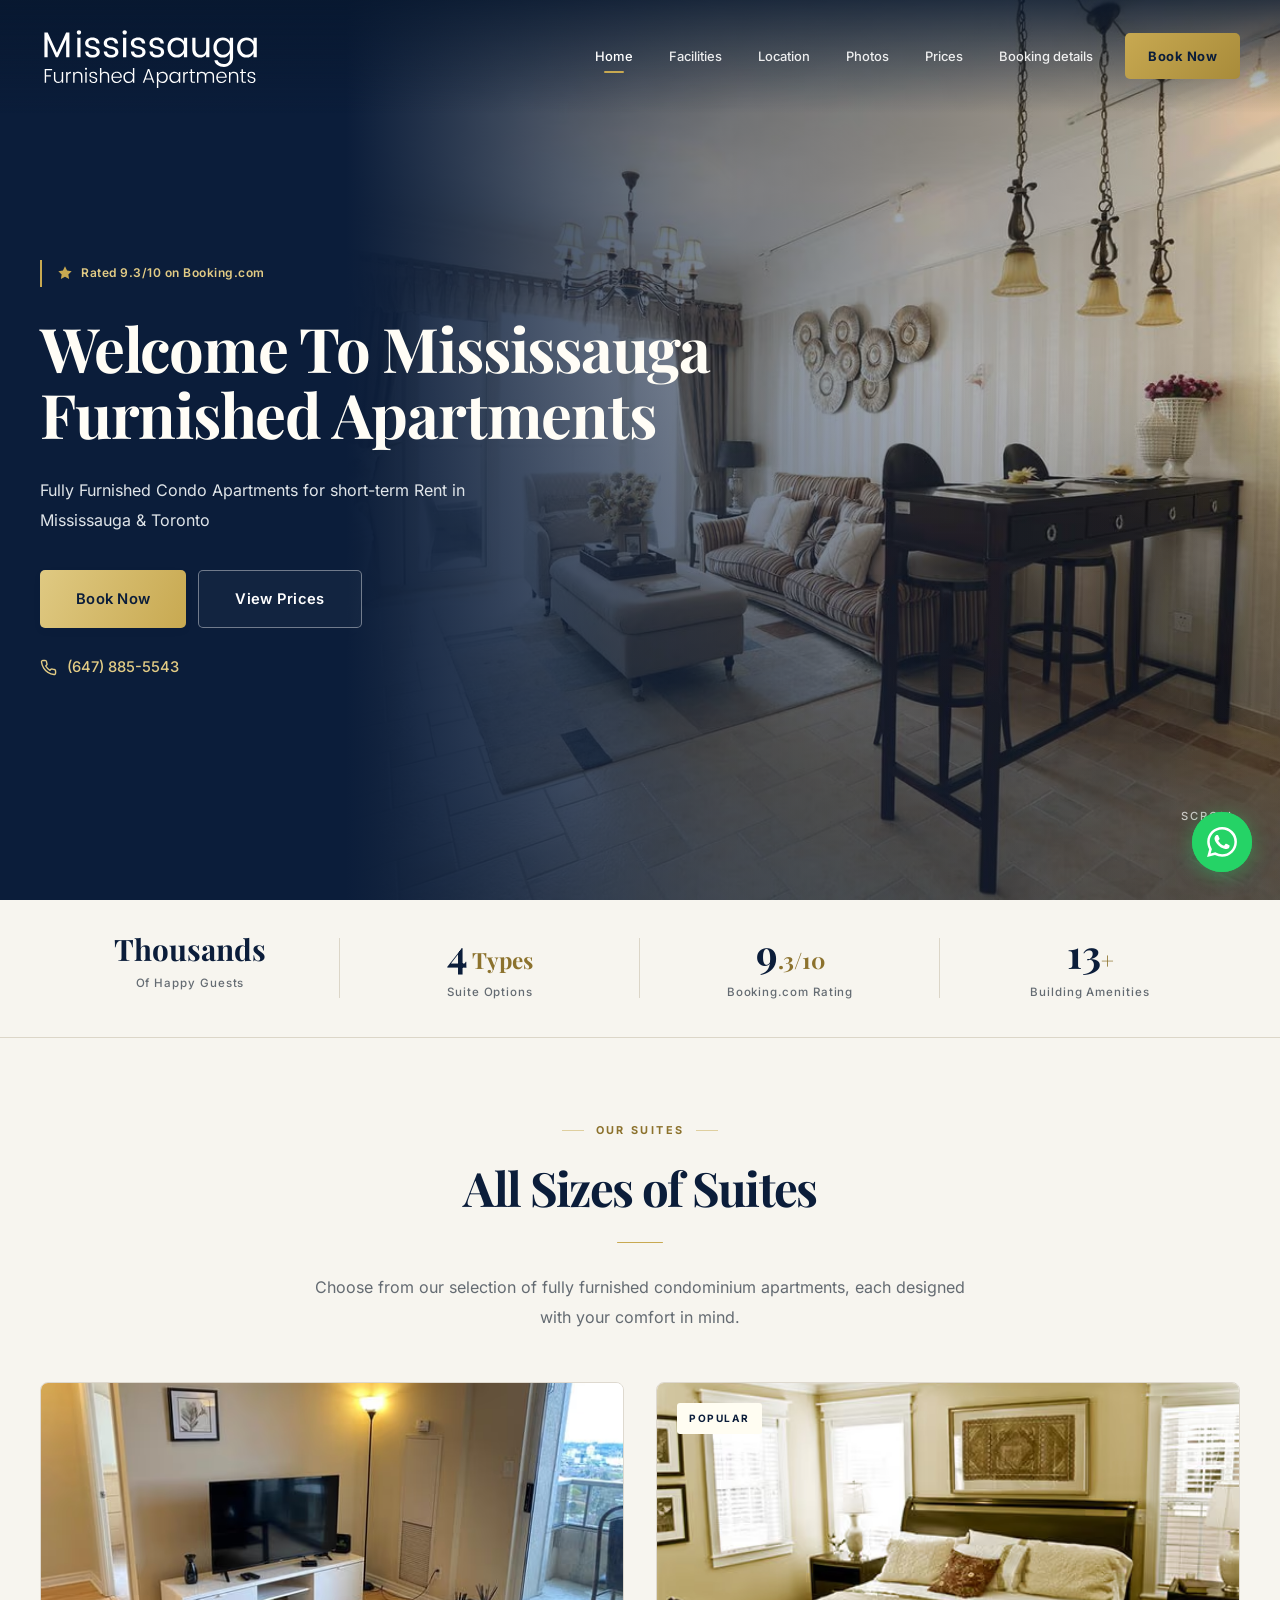
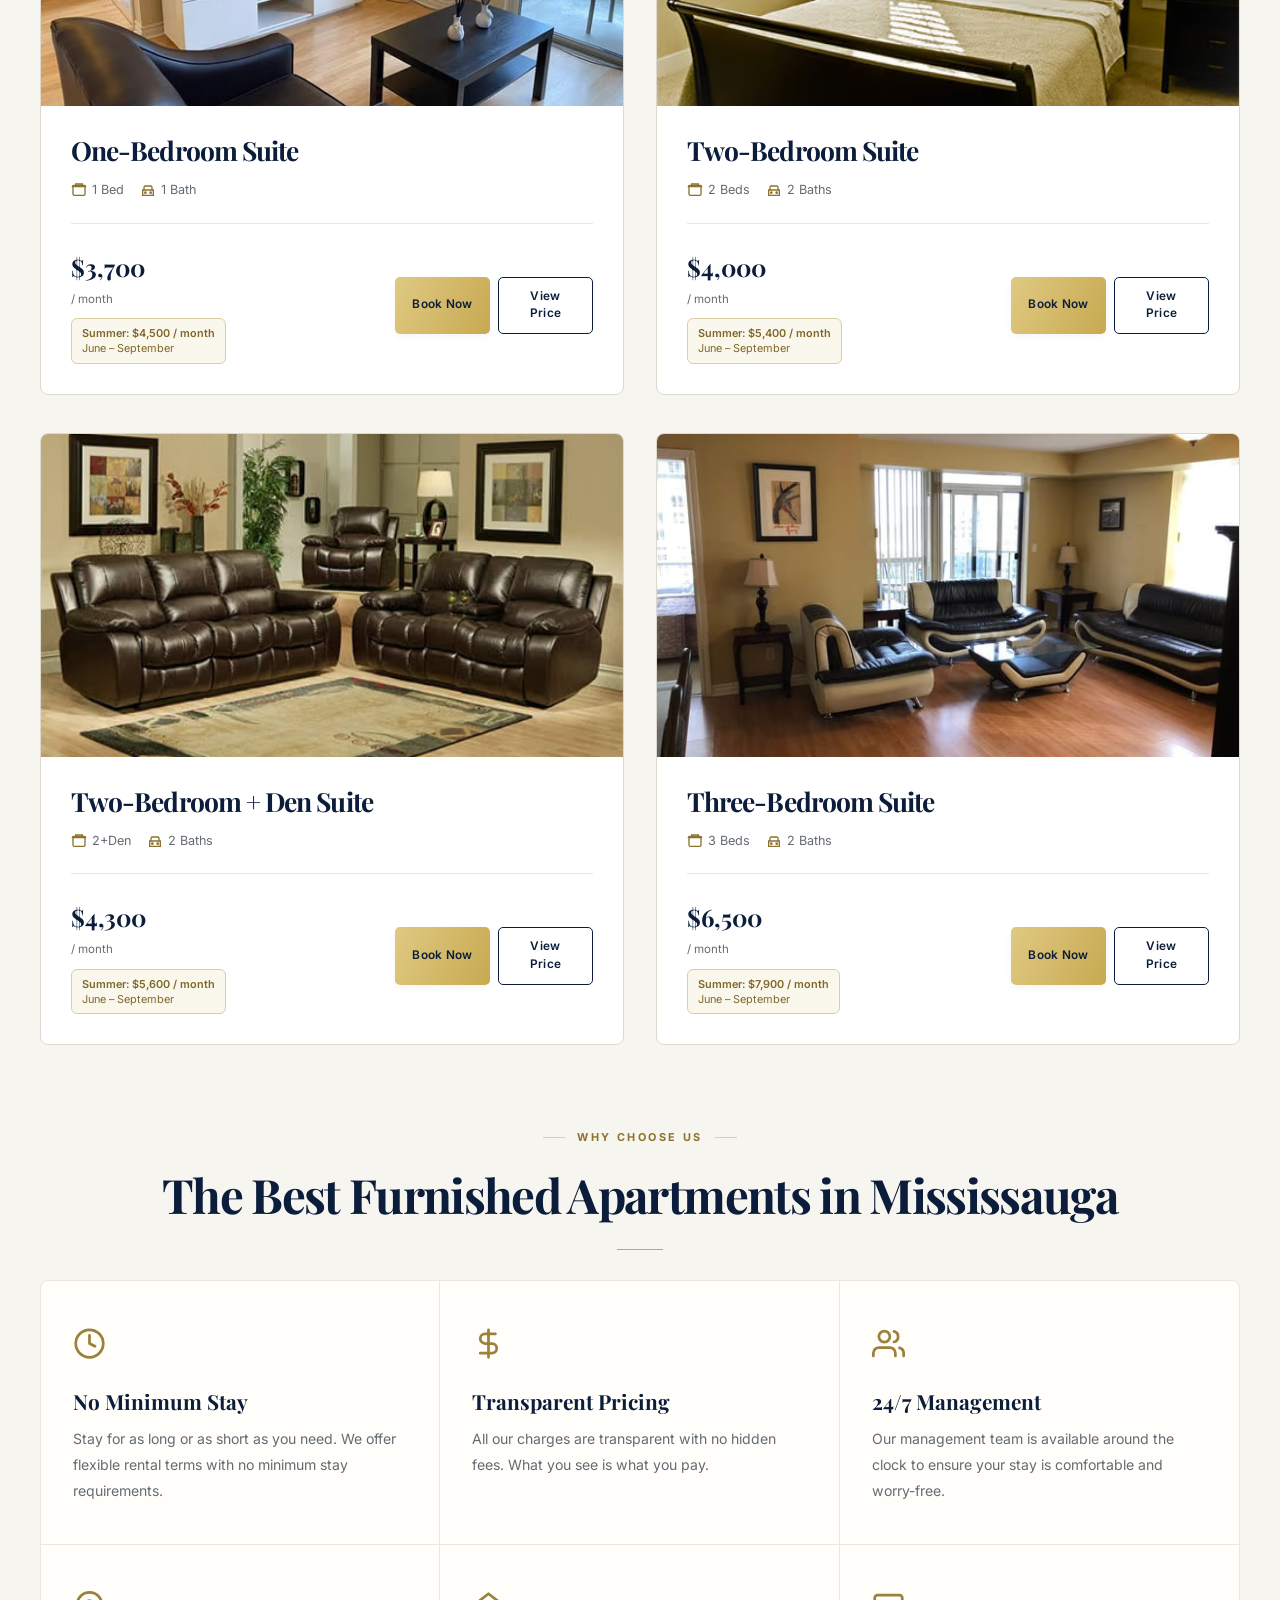
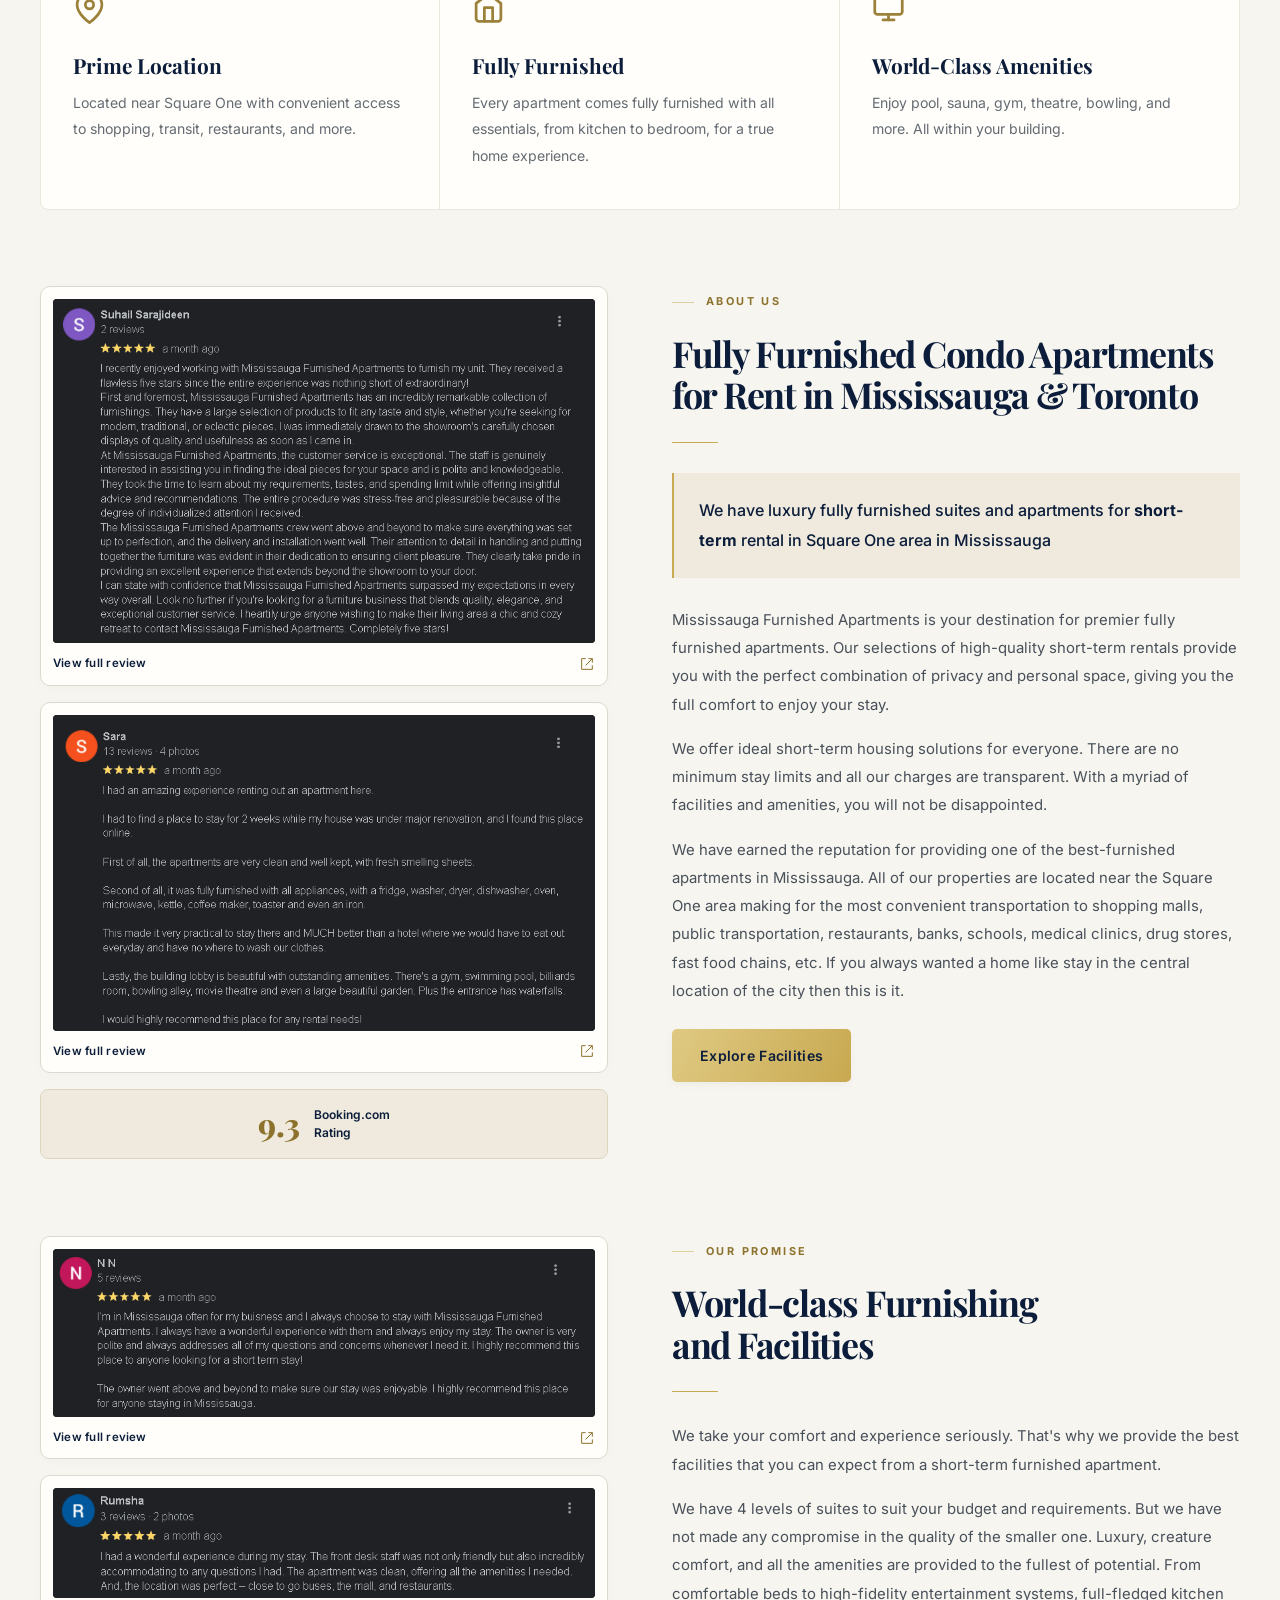
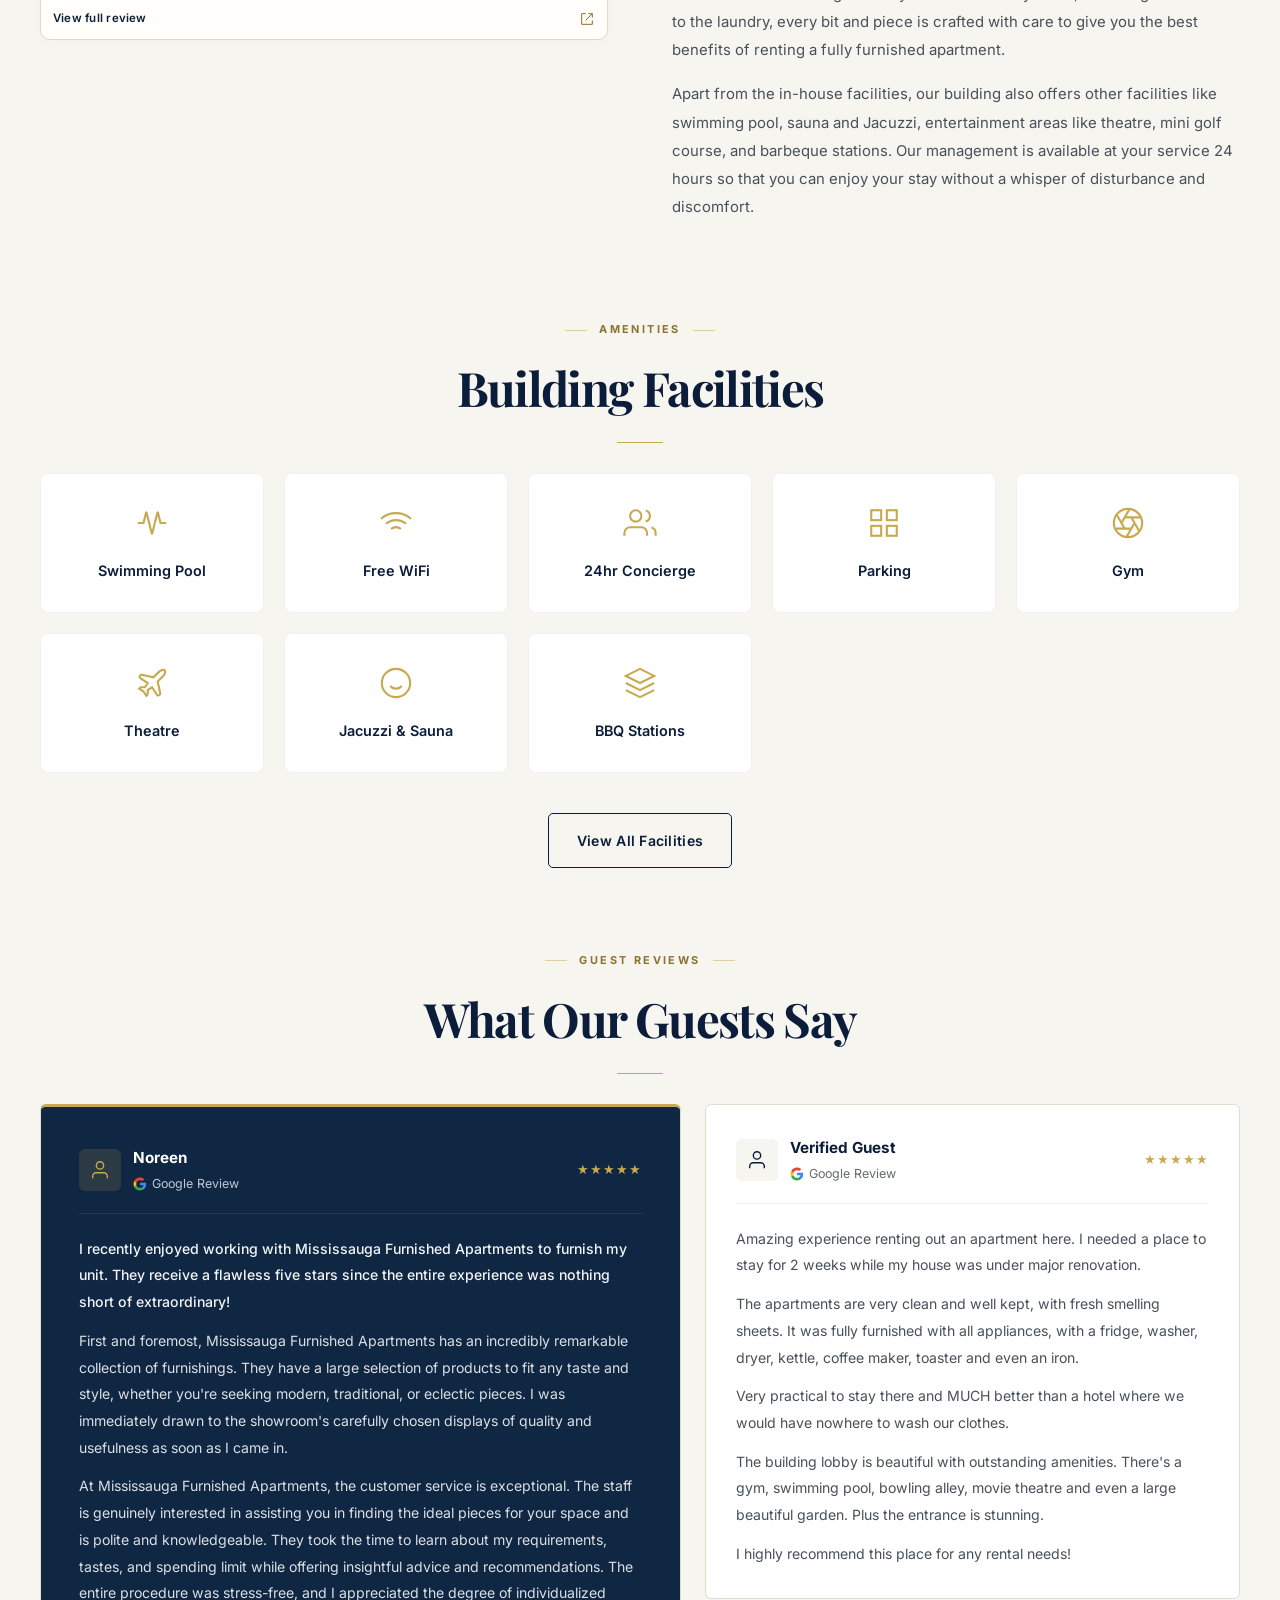
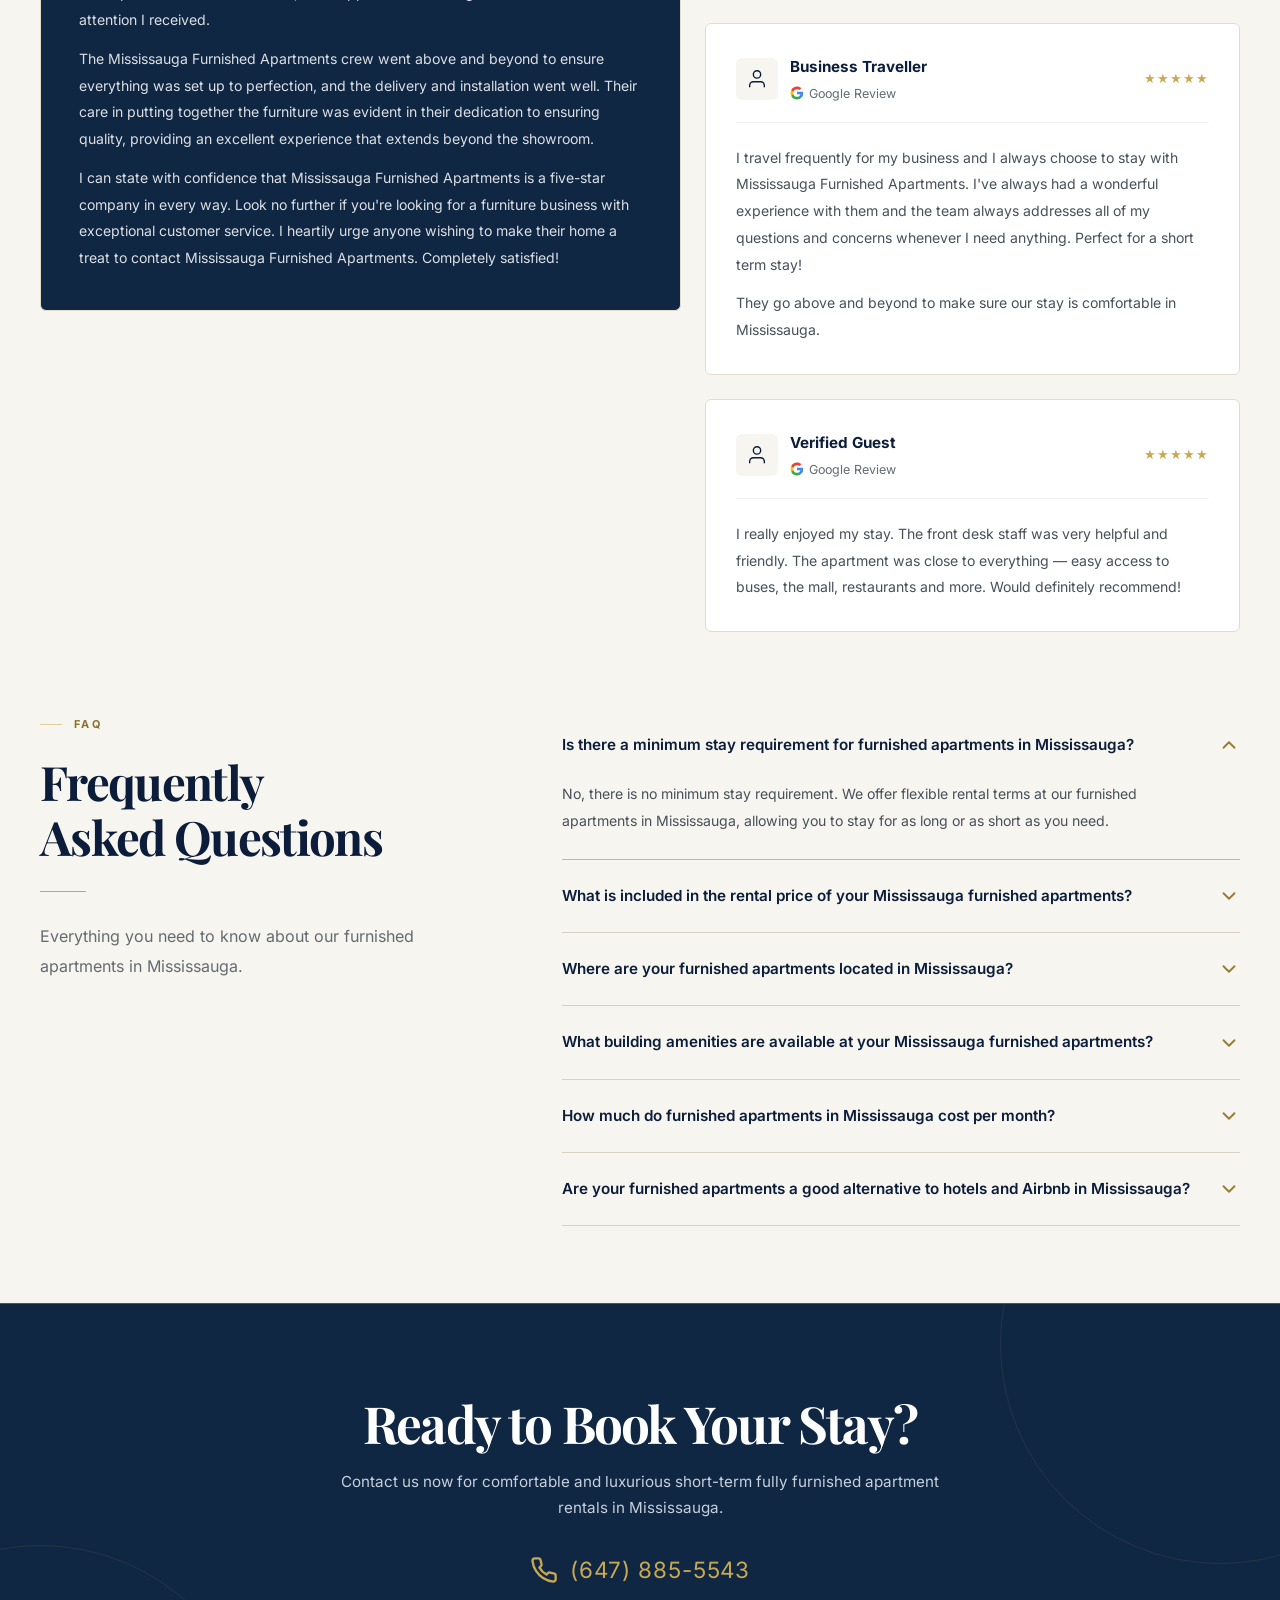
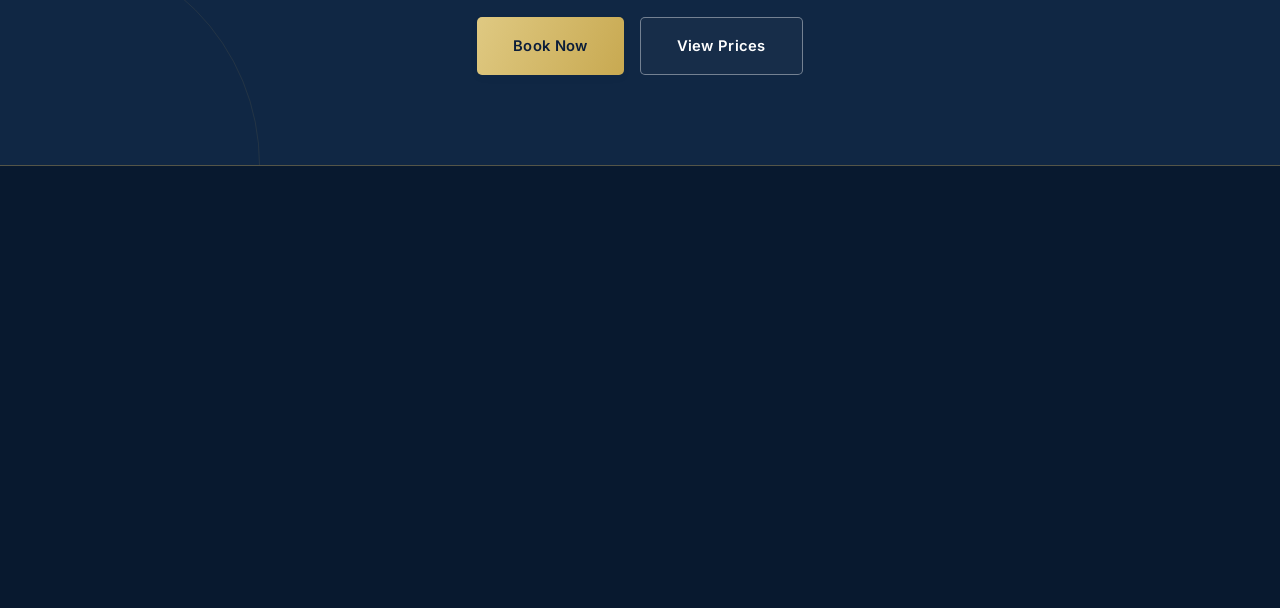
==== commit d997a64d: "Add booking-details nav link (3/3)" ====
--- a/index.html
+++ b/index.html
@@ -31,7 +31,7 @@
   <link rel="preload" as="image" type="image/avif" href="/images/facility-bg-mp86rRVwpPU0ooEl-w1920-ec77679001.avif" imagesrcset="/images/facility-bg-mp86rRVwpPU0ooEl-w768-3073a7bddd.avif 768w, /images/facility-bg-mp86rRVwpPU0ooEl-w1280-a68b2f551b.avif 1280w, /images/facility-bg-mp86rRVwpPU0ooEl-w1920-ec77679001.avif 1920w" imagesizes="100vw" fetchpriority="high">
   <link rel="preload" href="/fonts/playfair-var-latin.woff2" as="font" type="font/woff2" crossorigin>
   <link rel="preload" href="/fonts/inter-var-latin.woff2" as="font" type="font/woff2" crossorigin>
-  <link rel="stylesheet" href="/assets/styles.71f7e99601.css">
+  <link rel="stylesheet" href="/assets/styles.dffad06f37.css">
   <script>document.documentElement.classList.add('js');</script>
   <script src="/assets/main.bd0d6fdb8a.js" defer></script>
 
@@ -56,6 +56,7 @@
         <a href="/location">Location</a>
         <a href="/gallery">Photos</a>
         <a href="/pricing">Prices</a>
+        <a href="/booking-details">Booking details</a>
         <a href="/booking" class="btn-book">Book Now</a>
       </nav>
       <button class="hamburger" type="button" aria-label="Toggle menu" aria-expanded="false" aria-controls="site-nav">
--- a/assets/styles.dffad06f37.css
+++ b/assets/styles.dffad06f37.css
@@ -0,0 +1 @@
+@font-face{font-family:Inter;font-style:normal;font-weight:300 700;font-display:swap;src:url(/fonts/inter-var-latin.woff2) format("woff2");unicode-range:U+0000-00FF,U+0131,U+0152-0153,U+02BB-02BC,U+02C6,U+02DA,U+02DC,U+0304,U+0308,U+0329,U+2000-206F,U+20AC,U+2122,U+2191,U+2193,U+2212,U+2215,U+FEFF,U+FFFD}@font-face{font-family:Inter;font-style:normal;font-weight:300 700;font-display:swap;src:url(/fonts/inter-var-latin-ext.woff2) format("woff2");unicode-range:U+0100-02BA,U+02BD-02C5,U+02C7-02CC,U+02CE-02D7,U+02DD-02FF,U+0304,U+0308,U+0329,U+1D00-1DBF,U+1E00-1E9F,U+1EF2-1EFF,U+2020,U+20A0-20AB,U+20AD-20C0,U+2113,U+2C60-2C7F,U+A720-A7FF}@font-face{font-family:Playfair Display;font-style:normal;font-weight:700 800;font-display:swap;src:url(/fonts/playfair-var-latin.woff2) format("woff2");unicode-range:U+0000-00FF,U+0131,U+0152-0153,U+02BB-02BC,U+02C6,U+02DA,U+02DC,U+0304,U+0308,U+0329,U+2000-206F,U+20AC,U+2122,U+2191,U+2193,U+2212,U+2215,U+FEFF,U+FFFD}@font-face{font-family:Playfair Display;font-style:normal;font-weight:700 800;font-display:swap;src:url(/fonts/playfair-var-latin-ext.woff2) format("woff2");unicode-range:U+0100-02BA,U+02BD-02C5,U+02C7-02CC,U+02CE-02D7,U+02DD-02FF,U+0304,U+0308,U+0329,U+1D00-1DBF,U+1E00-1E9F,U+1EF2-1EFF,U+2020,U+20A0-20AB,U+20AD-20C0,U+2113,U+2C60-2C7F,U+A720-A7FF}:root{--navy: #0B1D3A;--navy-light: #122B52;--navy-rgb: 11, 29, 58;--gold: #C8A951;--gold-light: #D4BC72;--gold-dark: #A88B3A;--gold-rgb: 200, 169, 81;--white: #FFFFFF;--off-white: #F8F8F6;--light-gray: #F0EDE8;--medium-gray: #D1CBC1;--charcoal: #2C2C2C;--text-body: #4A4A4A;--text-light: #7A7A7A;--green-whatsapp: #25D366;--shadow-sm: 0 2px 8px rgba(11, 29, 58, .08);--shadow-md: 0 4px 24px rgba(11, 29, 58, .12);--shadow-lg: 0 12px 48px rgba(11, 29, 58, .16);--shadow-xl: 0 20px 60px rgba(11, 29, 58, .22);--shadow-glow: 0 0 40px rgba(200, 169, 81, .3);--radius-sm: 8px;--radius-md: 14px;--radius-lg: 24px;--radius-xl: 32px;--transition: .35s cubic-bezier(.4, 0, .2, 1);--transition-slow: .6s cubic-bezier(.4, 0, .2, 1);--transition-spring: .5s cubic-bezier(.34, 1.56, .64, 1);--max-width: 1200px}*,*:before,*:after{margin:0;padding:0;box-sizing:border-box}html{scroll-behavior:smooth;-webkit-text-size-adjust:100%}body{font-family:Inter,sans-serif;color:var(--charcoal);line-height:1.7;background:var(--white);overflow-x:hidden;-webkit-font-smoothing:antialiased;-moz-osx-font-smoothing:grayscale}.skip-link{position:absolute;top:-60px;left:16px;z-index:2000;background:var(--navy);color:var(--white);padding:12px 22px;border-radius:var(--radius-sm);font-weight:600;font-size:.88rem;transition:top .2s ease}.skip-link:focus{top:16px}:focus-visible{outline:2px solid var(--gold);outline-offset:3px}::-webkit-scrollbar{width:8px}::-webkit-scrollbar-track{background:var(--off-white)}::-webkit-scrollbar-thumb{background:var(--gold);border-radius:4px}::-webkit-scrollbar-thumb:hover{background:var(--gold-dark)}::selection{background:rgba(var(--gold-rgb),.2);color:var(--navy)}img{max-width:100%;height:auto;display:block}a{text-decoration:none;color:inherit;transition:color var(--transition)}ul,ol{list-style:none}h1,h2,h3,h4,h5,h6{font-family:Playfair Display,serif;color:var(--navy);line-height:1.25;font-weight:700}h1{font-size:clamp(2.2rem,5vw,3.8rem);letter-spacing:-.02em}h2{font-size:clamp(1.8rem,4vw,3rem);letter-spacing:-.01em}h3{font-size:clamp(1.3rem,3vw,1.8rem)}h4{font-size:clamp(1.1rem,2.5vw,1.35rem)}p{color:var(--text-body);margin-bottom:1rem}.container{width:100%;max-width:var(--max-width);margin:0 auto;padding:0 24px}.section-padding{padding:120px 0}.section-padding-sm{padding:80px 0}.text-center{text-align:center}.text-gold{color:var(--gold)}.text-navy{color:var(--navy)}.text-white{color:var(--white)}.bg-white{background:var(--white)}.bg-off-white{background:var(--off-white)}.bg-light-gray{background:var(--light-gray)}.bg-navy{background:var(--navy)}.section-label{font-family:Inter,sans-serif;font-size:.75rem;font-weight:700;text-transform:uppercase;letter-spacing:4px;color:var(--gold);margin-bottom:16px;display:inline-block;position:relative}.section-label:before,.section-label:after{content:"";position:absolute;top:50%;width:30px;height:1px;background:var(--gold);opacity:.5}.section-label:before{right:calc(100% + 12px)}.section-label:after{left:calc(100% + 12px)}.section-title{margin-bottom:20px}.section-subtitle{font-size:1.1rem;color:var(--text-light);max-width:650px;margin:0 auto 60px;line-height:1.8}.divider{width:50px;height:2px;background:linear-gradient(90deg,transparent,var(--gold),transparent);margin:20px auto 32px;border-radius:2px}.btn{display:inline-flex;align-items:center;justify-content:center;gap:8px;padding:15px 34px;font-family:Inter,sans-serif;font-size:.88rem;font-weight:600;border-radius:var(--radius-sm);border:none;cursor:pointer;transition:all var(--transition);text-transform:uppercase;letter-spacing:1.5px;white-space:nowrap;position:relative;overflow:hidden}.btn:before{content:"";position:absolute;top:0;left:-100%;width:100%;height:100%;background:linear-gradient(90deg,transparent,rgba(255,255,255,.2),transparent);transition:left .5s ease}.btn:hover:before{left:100%}.btn-primary{background:linear-gradient(135deg,var(--gold),var(--gold-dark));color:var(--navy);box-shadow:0 4px 15px rgba(var(--gold-rgb),.3)}.btn-primary:hover{transform:translateY(-3px);box-shadow:0 8px 30px rgba(var(--gold-rgb),.45)}.btn-secondary{background:#ffffff1a;color:var(--white);border:2px solid rgba(255,255,255,.4);backdrop-filter:blur(10px);-webkit-backdrop-filter:blur(10px)}.btn-secondary:hover{background:var(--white);color:var(--navy);border-color:var(--white);transform:translateY(-3px);box-shadow:0 8px 30px #fff3}.btn-outline{background:transparent;color:var(--navy);border:2px solid var(--navy)}.btn-outline:hover{background:var(--navy);color:var(--white);transform:translateY(-3px);box-shadow:0 8px 25px rgba(var(--navy-rgb),.3)}.btn-navy{background:var(--navy);color:var(--white)}.btn-navy:hover{background:var(--navy-light);transform:translateY(-3px);box-shadow:var(--shadow-lg)}.btn-sm{padding:10px 22px;font-size:.8rem;letter-spacing:1px}.btn-lg{padding:18px 44px;font-size:.95rem}.header{position:fixed;top:0;left:0;right:0;z-index:1000;padding:20px 0;transition:all .4s ease}.header.transparent{background:transparent}.header.scrolled{background:#fffffff2;backdrop-filter:blur(20px);-webkit-backdrop-filter:blur(20px);padding:12px 0;box-shadow:0 1px 30px rgba(var(--navy-rgb),.08)}.header .container{display:flex;align-items:center;justify-content:space-between}.header-logo img{height:48px;width:auto;transition:all var(--transition)}.header.scrolled .header-logo img{height:38px}.header-nav{display:flex;align-items:center;gap:4px}.header-nav a{padding:8px 18px;font-size:.88rem;font-weight:500;border-radius:var(--radius-sm);transition:all var(--transition);position:relative}.header-nav a:not(.btn-book):after{content:"";position:absolute;bottom:4px;left:50%;transform:translate(-50%);width:0;height:2px;background:var(--gold);border-radius:1px;transition:width var(--transition)}.header-nav a:not(.btn-book):hover:after,.header-nav a:not(.btn-book).active:after{width:20px}.header.transparent .header-nav a{color:#ffffffe6}.header.transparent .header-nav a:hover,.header.transparent .header-nav a.active{color:var(--white)}.header.scrolled .header-nav a{color:var(--charcoal)}.header.scrolled .header-nav a:hover,.header.scrolled .header-nav a.active{color:var(--navy)}.header-nav .btn-book{background:linear-gradient(135deg,var(--gold),var(--gold-dark));color:var(--navy)!important;font-weight:700;padding:10px 26px;margin-left:12px;border-radius:50px;box-shadow:0 4px 15px rgba(var(--gold-rgb),.3);letter-spacing:.5px}.header-nav .btn-book:after{display:none}.header-nav .btn-book:hover{transform:translateY(-2px);box-shadow:0 6px 25px rgba(var(--gold-rgb),.45)}.hamburger{display:none;flex-direction:column;gap:6px;cursor:pointer;padding:8px;z-index:1001;background:none;border:none}.hamburger span{display:block;width:26px;height:2px;background:var(--white);transition:all var(--transition);border-radius:2px}.header.scrolled .hamburger span{background:var(--charcoal)}.hamburger.active span:nth-child(1){transform:rotate(45deg) translate(5px,6px)}.hamburger.active span:nth-child(2){opacity:0;transform:translate(-10px)}.hamburger.active span:nth-child(3){transform:rotate(-45deg) translate(5px,-6px)}@media(max-width:968px){.hamburger{display:flex;min-height:44px;justify-content:center}.header.menu-open{transform:none!important;background:transparent;box-shadow:none;backdrop-filter:none;-webkit-backdrop-filter:none}.header.menu-open .header-logo{visibility:hidden}.header.menu-open .hamburger span{background:var(--gold-light)}.hamburger.active{border-radius:50%;background:#ffffff0f}.header-nav{position:fixed;top:0;right:0;width:min(380px,calc(100vw - 20px));height:100vh;height:100dvh;background:linear-gradient(155deg,#142c4a 0%,var(--navy) 48%,#08172e 100%);border-left:1px solid rgba(var(--gold-rgb),.25);flex-direction:column;align-items:stretch;padding:38px 28px max(28px,env(safe-area-inset-bottom));gap:0;overflow-y:auto;overscroll-behavior:contain;visibility:hidden;transform:translate(100%);transition:transform .28s ease,visibility .28s;box-shadow:-12px 0 32px #0000001f}.header-nav:before{content:"";display:block;flex:0 0 58px;width:210px;max-width:calc(100% - 46px);margin:0 0 42px;background:url(/images/logdefeo-YZ97rq5DNquVJy9x-2dbbc9e1d8.svg) left center / contain no-repeat;filter:brightness(0) invert(1);opacity:.95}.header-nav:after{content:"";position:absolute;top:119px;left:28px;right:28px;height:1px;background:linear-gradient(90deg,var(--gold),rgba(var(--gold-rgb),.1))}.header-nav.open{visibility:visible;transform:translate(0)}.header-nav a{display:flex;align-items:center;flex:0 0 auto;color:#f7f3e9!important;font-family:Playfair Display,Georgia,serif;font-size:1.55rem;font-weight:600;line-height:1.3;min-height:62px;padding:12px 38px 12px 14px;width:100%;border-bottom:1px solid rgba(255,255,255,.08);border-radius:0;transition:color .18s ease,background-color .18s ease}.header-nav a:not(.btn-book):after{content:"";display:block;top:calc(50% - 3px);bottom:auto;left:auto;right:15px;width:6px;height:6px;border-top:1px solid currentColor;border-right:1px solid currentColor;border-radius:0;background:none;transform:rotate(45deg);opacity:.45;transition:opacity .18s ease}.header-nav a:not(.btn-book):hover:after,.header-nav a:not(.btn-book).active:after{width:6px;opacity:1}.header-nav a:not(.btn-book):hover,.header-nav a:not(.btn-book).active{background:rgba(var(--gold-rgb),.07);color:var(--gold-light)!important}.header-nav a:not(.btn-book).active{box-shadow:inset 2px 0 0 var(--gold)}.header-nav a:focus-visible,.hamburger:focus-visible{outline:2px solid var(--gold-light);outline-offset:4px}.header-nav .btn-book{justify-content:center;flex-shrink:0;font-family:Inter,sans-serif;font-size:.95rem;font-weight:700;letter-spacing:.04em;min-height:56px;padding:14px 22px;margin-left:0;margin-top:auto;text-align:center;border:1px solid rgba(255,255,255,.2);border-radius:10px;background:linear-gradient(115deg,#ddc47d,var(--gold) 60%,#b89945);color:var(--navy)!important;box-shadow:0 5px 18px #00000021;transform:none!important}.header-nav a:nth-last-child(2){margin-bottom:30px}.header-nav .btn-book:hover{background:var(--gold-light);transform:none}.mobile-overlay.active{backdrop-filter:none;-webkit-backdrop-filter:none}}@media(max-width:968px)and (max-height:660px){.header-nav{padding-top:28px;padding-bottom:20px}.header-nav:before{flex-basis:48px;margin-bottom:28px}.header-nav:after{top:96px}.header-nav a{min-height:54px;font-size:1.4rem}.header-nav a:nth-last-child(2){margin-bottom:22px}.header-nav .btn-book{min-height:52px;font-size:.95rem}}.hero{position:relative;min-height:100vh;display:flex;align-items:center;justify-content:center;text-align:center;overflow:hidden}.hero-bg{position:absolute;inset:0;width:100%;height:100%;object-fit:cover;object-position:center;background-size:cover;background-position:center;background-repeat:no-repeat;will-change:transform}.hero .hero-bg{transform:scale(1.1)}.hero-overlay{position:absolute;inset:0;background:linear-gradient(180deg,rgba(var(--navy-rgb),.55),rgba(var(--navy-rgb),.7),rgba(var(--navy-rgb),.85))}.hero:before,.hero:after{content:"";position:absolute;border-radius:50%;opacity:.04;animation:float 20s ease-in-out infinite;pointer-events:none}.hero:before{width:600px;height:600px;background:var(--gold);top:-200px;right:-200px}.hero:after{width:400px;height:400px;background:var(--gold);bottom:-150px;left:-100px;animation-delay:-10s}@keyframes float{0%,to{transform:translate(0) rotate(0)}25%{transform:translate(30px,-30px) rotate(5deg)}50%{transform:translate(-20px,20px) rotate(-5deg)}75%{transform:translate(20px,10px) rotate(3deg)}}.hero-content{position:relative;z-index:2;padding:0 24px;max-width:900px}.hero-badge{display:inline-flex;align-items:center;gap:8px;background:rgba(var(--gold-rgb),.1);border:1px solid rgba(var(--gold-rgb),.25);color:var(--gold);padding:10px 24px;border-radius:50px;font-size:.82rem;font-weight:600;margin-bottom:32px;backdrop-filter:blur(20px);-webkit-backdrop-filter:blur(20px);letter-spacing:.5px}.hero-badge svg{width:16px;height:16px;fill:var(--gold)}.hero h1{color:var(--white);margin-bottom:24px;font-size:clamp(2.5rem,6vw,4.2rem);line-height:1.15;letter-spacing:-.02em}.hero-subtitle{color:#ffffffbf;font-size:clamp(1rem,2.5vw,1.2rem);margin-bottom:48px;line-height:1.8;font-weight:300}.hero-actions{display:flex;gap:16px;justify-content:center;flex-wrap:wrap}.hero-phone{display:inline-flex;align-items:center;gap:10px;color:var(--gold);font-size:1.1rem;font-weight:600;margin-top:36px;transition:all var(--transition)}.hero-phone svg{width:20px;height:20px;animation:pulse-ring 2s ease-out infinite}@keyframes pulse-ring{0%{transform:scale(1)}50%{transform:scale(1.15)}to{transform:scale(1)}}.hero-phone:hover{color:var(--gold-light);transform:translate(4px)}.hero-scroll{position:absolute;bottom:40px;left:50%;transform:translate(-50%);z-index:3;display:flex;flex-direction:column;align-items:center;gap:8px;color:#fff6;font-size:.7rem;font-weight:500;letter-spacing:2px;text-transform:uppercase}.hero-scroll-line{width:1px;height:40px;background:linear-gradient(to bottom,rgba(var(--gold-rgb),.6),transparent);animation:scroll-line 2s ease-in-out infinite}@keyframes scroll-line{0%{transform:scaleY(0);transform-origin:top}50%{transform:scaleY(1);transform-origin:top}51%{transform:scaleY(1);transform-origin:bottom}to{transform:scaleY(0);transform-origin:bottom}}.page-hero{position:relative;padding:200px 0 110px;text-align:center;overflow:hidden}.page-hero .hero-bg{position:absolute;inset:0;width:100%;height:100%;object-fit:cover;object-position:center;background-size:cover;background-position:center;will-change:transform}.page-hero .hero-overlay{background:linear-gradient(180deg,rgba(var(--navy-rgb),.6),rgba(var(--navy-rgb),.85))}.page-hero h1{color:var(--white);position:relative;z-index:2;max-width:800px;margin:0 auto}.page-hero .section-label{position:relative;z-index:2}.page-hero .hero-content{position:relative;z-index:2;margin:0 auto;padding:0 24px}.page-hero .divider{position:relative;z-index:2}.page-hero .section-label:before,.page-hero .section-label:after{background:rgba(var(--gold-rgb),.5)}.stats-section{background:var(--navy);padding:0;position:relative;z-index:5;margin-top:-60px}.stats-grid{display:grid;grid-template-columns:repeat(4,1fr);max-width:1000px;margin:0 auto;background:var(--white);border-radius:var(--radius-xl);box-shadow:var(--shadow-xl);overflow:hidden}.stat-item{padding:40px 24px;text-align:center;position:relative;transition:all var(--transition)}.stat-item:not(:last-child):after{content:"";position:absolute;right:0;top:20%;height:60%;width:1px;background:var(--light-gray)}.stat-item:hover{background:rgba(var(--gold-rgb),.04)}.stat-number{font-family:Playfair Display,serif;font-size:2.8rem;font-weight:800;color:var(--navy);line-height:1;margin-bottom:8px}.stat-number .counter-suffix{font-size:1.8rem;color:var(--gold)}.stat-number.stat-text-only{font-size:2rem;background:linear-gradient(135deg,var(--gold),var(--gold-dark));-webkit-background-clip:text;-webkit-text-fill-color:transparent;background-clip:text}.stat-label{font-size:.85rem;color:var(--text-light);font-weight:500;letter-spacing:.5px}@media(max-width:768px){.stats-grid{grid-template-columns:repeat(2,1fr);border-radius:var(--radius-lg)}.stat-item:nth-child(2):after{display:none}.stat-item:nth-child(1),.stat-item:nth-child(2){border-bottom:1px solid var(--light-gray)}.stats-section{margin-top:-40px}}@media(max-width:480px){.stats-grid{grid-template-columns:1fr 1fr}.stat-number{font-size:2.2rem}.stat-item{padding:28px 16px}}.suites-grid{display:grid;grid-template-columns:repeat(auto-fill,minmax(270px,1fr));gap:28px}.suite-card{background:var(--white);border-radius:var(--radius-lg);overflow:hidden;box-shadow:var(--shadow-sm);transition:all var(--transition-spring);border:1px solid rgba(var(--navy-rgb),.05)}.suite-card:hover{transform:translateY(-12px);box-shadow:var(--shadow-xl)}.suite-card-img{position:relative;height:240px;overflow:hidden}.suite-card-img img{width:100%;height:100%;object-fit:cover;transition:transform .8s cubic-bezier(.4,0,.2,1)}.suite-card:hover .suite-card-img img{transform:scale(1.1)}.suite-card-badge{position:absolute;top:16px;left:16px;background:linear-gradient(135deg,var(--gold),var(--gold-dark));color:var(--navy);padding:5px 14px;border-radius:50px;font-size:.7rem;font-weight:700;text-transform:uppercase;letter-spacing:1.5px;box-shadow:0 4px 12px rgba(var(--gold-rgb),.3)}.suite-card-body{padding:28px}.suite-card h3{font-size:1.2rem;margin-bottom:10px}.suite-card-specs{display:flex;gap:16px;margin-bottom:16px;color:var(--text-light);font-size:.85rem}.suite-card-specs span{display:flex;align-items:center;gap:5px}.suite-card-price{font-size:1.15rem;font-weight:700;color:var(--navy);margin-bottom:18px}.suite-card-price span{font-size:.85rem;font-weight:400;color:var(--text-light)}.suite-card-actions{display:flex;gap:10px}.suite-card-actions .btn{flex:1;padding:11px 16px;font-size:.78rem}.features-grid{display:grid;grid-template-columns:repeat(auto-fill,minmax(340px,1fr));gap:28px}.feature-card{background:var(--white);padding:44px 36px;border-radius:var(--radius-lg);text-align:center;transition:all var(--transition-spring);border:1px solid rgba(var(--navy-rgb),.06);position:relative;overflow:hidden}.feature-card:before{content:"";position:absolute;top:0;left:0;right:0;height:3px;background:linear-gradient(90deg,var(--gold),var(--gold-dark));transform:scaleX(0);transform-origin:left;transition:transform var(--transition)}.feature-card:hover:before{transform:scaleX(1)}.feature-card:hover{transform:translateY(-6px);box-shadow:var(--shadow-lg)}.feature-icon{width:72px;height:72px;background:linear-gradient(135deg,rgba(var(--gold-rgb),.08),rgba(var(--gold-rgb),.18));border-radius:20px;display:flex;align-items:center;justify-content:center;margin:0 auto 24px;transition:all var(--transition)}.feature-card:hover .feature-icon{background:linear-gradient(135deg,var(--gold),var(--gold-dark));transform:scale(1.05) rotate(3deg)}.feature-icon svg{width:30px;height:30px;color:var(--gold);transition:color var(--transition)}.feature-card:hover .feature-icon svg{color:var(--navy)}.feature-card h4{margin-bottom:12px;font-size:1.15rem}.feature-card p{font-size:.9rem;color:var(--text-light);margin-bottom:0;line-height:1.7}.about-grid{display:grid;grid-template-columns:1fr 1fr;gap:80px;align-items:center}.about-images{position:relative}.about-img-main{border-radius:var(--radius-xl);overflow:hidden;box-shadow:var(--shadow-lg)}.about-img-main img{width:100%;height:420px;object-fit:cover;transition:transform .8s ease}.about-img-main:hover img{transform:scale(1.03)}.about-img-secondary{position:absolute;bottom:-40px;right:-40px;width:220px;height:220px;border-radius:var(--radius-lg);overflow:hidden;border:8px solid var(--white);box-shadow:var(--shadow-xl)}.about-img-secondary img{width:100%;height:100%;object-fit:cover}.about-experience-badge{position:absolute;top:-20px;left:-20px;background:linear-gradient(135deg,var(--gold),var(--gold-dark));color:var(--navy);width:100px;height:100px;border-radius:50%;padding:12px;text-align:center;display:flex;flex-direction:column;align-items:center;justify-content:center;box-shadow:var(--shadow-glow);z-index:3}.about-experience-badge .number{font-family:Playfair Display,serif;font-size:1.8rem;font-weight:800;line-height:1}.about-experience-badge .text{width:100%;margin-top:5px;font-size:.6rem;font-weight:600;line-height:1.4;text-align:center;text-transform:none;letter-spacing:0;white-space:nowrap}.about-content h2{margin-bottom:24px}.about-content p{margin-bottom:16px;line-height:1.85}.about-highlight{background:linear-gradient(135deg,rgba(var(--gold-rgb),.06),rgba(var(--gold-rgb),.12));border-left:4px solid var(--gold);padding:24px 28px;border-radius:0 var(--radius-md) var(--radius-md) 0;margin-bottom:28px}.about-highlight p{color:var(--navy);font-weight:500;margin-bottom:0;font-size:1.05rem}@media(max-width:768px){.about-grid{grid-template-columns:1fr;gap:50px}.about-img-secondary{right:16px;bottom:-24px;width:160px;height:160px}.about-experience-badge{width:80px;height:80px;padding:8px;top:-10px;left:-10px}.about-experience-badge .number{font-size:1.4rem}}.facilities-scroll{display:grid;grid-template-columns:repeat(auto-fill,minmax(200px,1fr));gap:20px}.facility-mini-card{background:var(--white);padding:32px 20px;border-radius:var(--radius-md);text-align:center;transition:all var(--transition-spring);border:1px solid rgba(var(--navy-rgb),.06)}.facility-mini-card:hover{border-color:var(--gold);transform:translateY(-6px);box-shadow:var(--shadow-md)}.facility-mini-card svg{width:34px;height:34px;color:var(--gold);margin-bottom:14px}.facility-mini-card h4{font-size:.9rem;font-family:Inter,sans-serif;font-weight:600}.cta-banner{background:linear-gradient(135deg,var(--navy) 0%,var(--navy-light) 50%,var(--navy) 100%);padding:100px 0;text-align:center;position:relative;overflow:hidden}.cta-banner:before{content:"";position:absolute;top:-200px;right:-100px;width:500px;height:500px;background:radial-gradient(circle,rgba(var(--gold-rgb),.08) 0%,transparent 70%);border-radius:50%;animation:float 15s ease-in-out infinite}.cta-banner:after{content:"";position:absolute;bottom:-150px;left:-80px;width:400px;height:400px;background:radial-gradient(circle,rgba(var(--gold-rgb),.06) 0%,transparent 70%);border-radius:50%;animation:float 15s ease-in-out infinite reverse}.cta-banner h2{color:var(--white);margin-bottom:16px;position:relative;z-index:1}.cta-banner p{color:#ffffffb3;font-size:1.1rem;margin-bottom:36px;position:relative;z-index:1}.cta-banner .cta-actions{display:flex;gap:16px;justify-content:center;flex-wrap:wrap;position:relative;z-index:1}.cta-phone-large{display:flex;align-items:center;gap:12px;color:var(--gold);font-size:1.6rem;font-weight:700;font-family:Playfair Display,serif;margin-bottom:28px;justify-content:center;position:relative;z-index:1;transition:all var(--transition)}.cta-phone-large:hover{color:var(--gold-light);transform:scale(1.03)}.footer{background:var(--navy);color:#ffffffb3;padding:90px 0 0}.footer-grid{display:grid;grid-template-columns:1.5fr 1fr 1fr 1.5fr;gap:48px;padding-bottom:70px;border-bottom:1px solid rgba(255,255,255,.08)}.footer-col h4{color:var(--white);font-size:1.1rem;margin-bottom:24px;position:relative;display:inline-block}.footer-col h4:after{content:"";position:absolute;bottom:-6px;left:0;width:24px;height:2px;background:var(--gold);border-radius:1px}.footer-logo img{height:42px;margin-bottom:20px}.footer-col p{color:#ffffff80;font-size:.9rem;line-height:1.8}.footer-links a{display:block;color:#ffffff80;padding:7px 0;font-size:.9rem;transition:all var(--transition)}.footer-links a:hover{color:var(--gold);padding-left:10px}.footer-contact-item{display:flex;align-items:flex-start;gap:12px;margin-bottom:18px;font-size:.9rem}.footer-contact-item svg{width:18px;height:18px;color:var(--gold);flex-shrink:0;margin-top:3px}.footer-contact-item a,.footer-contact-item span{color:#ffffff80}.footer-contact-item a:hover{color:var(--gold)}.newsletter-form{display:flex;gap:0;margin-top:16px;border-radius:var(--radius-sm);overflow:hidden;border:1px solid rgba(255,255,255,.15)}.newsletter-form input{flex:1;padding:14px 16px;border:none;background:#ffffff0d;color:var(--white);font-size:.88rem;outline:none;transition:background var(--transition);font-family:Inter,sans-serif}.newsletter-form input::placeholder{color:#ffffff59}.newsletter-form input:focus{background:#ffffff14}.newsletter-form button{padding:14px 22px;background:var(--gold);color:var(--navy);border:none;font-weight:700;font-size:.82rem;cursor:pointer;transition:all var(--transition);white-space:nowrap;font-family:Inter,sans-serif;letter-spacing:.5px}.newsletter-form button:hover{background:var(--gold-light)}.newsletter-success{color:var(--gold);font-size:.9rem;margin-top:10px;display:none}.footer-bottom{display:flex;align-items:center;justify-content:space-between;padding:28px 0;flex-wrap:wrap;gap:16px}.footer-bottom p{font-size:.82rem;color:#ffffff4d;margin-bottom:0}.payment-icons{display:flex;gap:10px;align-items:center}.payment-icons img{height:28px;width:auto;opacity:.5;transition:all var(--transition);border-radius:4px}.payment-icons img:hover{opacity:.9;transform:translateY(-2px)}@media(max-width:968px){.footer-grid{grid-template-columns:1fr 1fr}}@media(max-width:580px){.footer-grid{grid-template-columns:1fr}.footer-bottom{flex-direction:column;text-align:center}}.whatsapp-float{position:fixed;bottom:28px;right:28px;width:60px;height:60px;background:var(--green-whatsapp);border-radius:50%;display:flex;align-items:center;justify-content:center;box-shadow:0 4px 20px #25d36666;z-index:999;transition:all var(--transition-spring)}.whatsapp-float:before{content:"";position:absolute;width:100%;height:100%;border-radius:50%;background:var(--green-whatsapp);animation:whatsapp-pulse 2s ease-out infinite;z-index:-1}@keyframes whatsapp-pulse{0%{transform:scale(1);opacity:.4}to{transform:scale(1.6);opacity:0}}.whatsapp-float:hover{transform:scale(1.1) translateY(-2px);box-shadow:0 8px 30px #25d36680}.whatsapp-float svg{width:30px;height:30px;fill:#fff}.scroll-top{position:fixed;bottom:100px;right:32px;width:46px;height:46px;background:var(--navy);color:var(--white);border:none;border-radius:50%;display:flex;align-items:center;justify-content:center;cursor:pointer;opacity:0;visibility:hidden;transform:translateY(20px);transition:all var(--transition);z-index:998;box-shadow:var(--shadow-md)}.scroll-top.visible{opacity:1;visibility:visible;transform:translateY(0)}.scroll-top:hover{background:var(--gold);color:var(--navy);transform:translateY(-3px)}.scroll-top svg{width:20px;height:20px}.facilities-grid{display:grid;grid-template-columns:repeat(auto-fill,minmax(260px,1fr));gap:24px}.facility-card{background:var(--white);padding:36px 28px;border-radius:var(--radius-lg);text-align:center;transition:all var(--transition-spring);border:1px solid rgba(var(--navy-rgb),.06);position:relative;overflow:hidden}.facility-card:before{content:"";position:absolute;top:0;left:0;right:0;height:3px;background:linear-gradient(90deg,var(--gold),var(--gold-dark));transform:scaleX(0);transition:transform var(--transition)}.facility-card:hover:before{transform:scaleX(1)}.facility-card:hover{transform:translateY(-6px);box-shadow:var(--shadow-lg)}.facility-card svg{width:42px;height:42px;color:var(--gold);margin-bottom:18px}.facility-card h4{font-size:1rem;margin-bottom:8px;font-family:Inter,sans-serif;font-weight:600}.facility-card p{font-size:.85rem;color:var(--text-light);margin-bottom:0}.notice-callout{background:linear-gradient(135deg,rgba(var(--gold-rgb),.06),rgba(var(--gold-rgb),.12));border:1px solid rgba(var(--gold-rgb),.2);border-radius:var(--radius-lg);padding:28px 36px;display:flex;align-items:flex-start;gap:16px;margin-top:44px}.notice-callout svg{width:24px;height:24px;color:var(--gold);flex-shrink:0;margin-top:2px}.notice-callout p{margin-bottom:0;color:var(--navy);font-weight:500}.layout-grid{display:grid;grid-template-columns:repeat(auto-fill,minmax(180px,1fr));gap:20px}.layout-item{background:var(--white);padding:32px 20px;border-radius:var(--radius-md);text-align:center;border:1px solid rgba(var(--navy-rgb),.06);transition:all var(--transition)}.layout-item:hover{border-color:var(--gold);transform:translateY(-4px);box-shadow:var(--shadow-sm)}.layout-item svg{width:36px;height:36px;color:var(--gold);margin-bottom:14px}.layout-item h4{font-size:.95rem;font-family:Inter,sans-serif;font-weight:600}.tabs{margin-bottom:36px}.tab-buttons{display:flex;gap:0;flex-wrap:wrap;border-bottom:2px solid var(--light-gray)}.tab-btn{padding:16px 30px;font-family:Inter,sans-serif;font-size:.88rem;font-weight:600;color:var(--text-light);background:none;border:none;cursor:pointer;transition:all var(--transition);border-bottom:3px solid transparent;margin-bottom:-2px;letter-spacing:.5px;text-transform:uppercase}.tab-btn.active{color:var(--navy);border-bottom-color:var(--gold);background:rgba(var(--gold-rgb),.04)}.tab-btn:hover{color:var(--navy);background:rgba(var(--gold-rgb),.04)}.tab-content{display:none;animation:fadeTab .4s ease;background:var(--white);padding:40px;border-radius:0 0 var(--radius-lg) var(--radius-lg);border:1px solid rgba(var(--navy-rgb),.06);border-top:none;box-shadow:var(--shadow-sm)}@keyframes fadeTab{0%{opacity:0;transform:translateY(10px)}to{opacity:1;transform:translateY(0)}}.tab-content.active{display:block}.tab-content p{line-height:1.9;margin-bottom:16px}.tab-content p:last-child{margin-bottom:0}.furnishing-list{display:grid;grid-template-columns:1fr 1fr;gap:0;list-style:none;padding:0;margin:0}.furnishing-list li{display:flex;align-items:center;gap:14px;padding:14px 18px;border-radius:var(--radius-sm);transition:background .2s ease;font-size:.95rem;color:var(--text-body)}.furnishing-list li:hover{background:rgba(var(--gold-rgb),.06)}.furnishing-list li svg{width:18px;height:18px;color:var(--gold);flex-shrink:0}.furnishing-detail-grid{display:grid;grid-template-columns:1fr 1fr;gap:16px;margin-bottom:24px}.furnishing-detail-card{background:var(--off-white);border-radius:var(--radius-sm);padding:24px;border-left:3px solid var(--gold)}.furnishing-detail-card h4{font-family:Inter,sans-serif;font-size:.95rem;font-weight:700;color:var(--navy);margin-bottom:8px}.furnishing-detail-card p{font-size:.9rem;color:var(--text-body);margin-bottom:0;line-height:1.7}.furnishing-note{background:rgba(var(--gold-rgb),.08);border-radius:var(--radius-sm);padding:18px 24px;font-size:.92rem;color:var(--text-body);line-height:1.7}.furnishing-note strong{color:var(--navy)}.furnish-dot{width:8px;height:8px;border-radius:50%;background:var(--gold);flex-shrink:0;display:inline-block}@media(max-width:580px){.furnishing-list,.furnishing-detail-grid{grid-template-columns:1fr}.tab-content{padding:28px 20px}}.properties-grid{display:grid;grid-template-columns:repeat(2,minmax(280px,400px));gap:28px;justify-content:center}.property-card{background:var(--white);border-radius:var(--radius-lg);padding:36px;box-shadow:var(--shadow-sm);transition:all var(--transition-spring);border:1px solid rgba(var(--navy-rgb),.06)}.property-card:hover{transform:translateY(-6px);box-shadow:var(--shadow-lg);border-color:rgba(var(--gold-rgb),.3)}.property-card-icon{width:60px;height:60px;background:linear-gradient(135deg,rgba(var(--gold-rgb),.08),rgba(var(--gold-rgb),.18));border-radius:16px;display:flex;align-items:center;justify-content:center;margin-bottom:20px}.property-card-icon svg{width:28px;height:28px;color:var(--gold)}.property-card h3{font-size:1.25rem;margin-bottom:8px}.property-card .address{color:var(--text-light);font-size:.95rem;margin-bottom:12px}.property-card .badge-new{display:inline-block;background:linear-gradient(135deg,var(--gold),var(--gold-dark));color:var(--navy);padding:4px 12px;border-radius:50px;font-size:.68rem;font-weight:700;text-transform:uppercase;letter-spacing:1.5px}.map-container{border-radius:var(--radius-xl);overflow:hidden;box-shadow:var(--shadow-lg);margin-top:24px}.map-container iframe{width:100%;height:450px;border:none}.directions-timeline{max-width:700px;margin:0 auto}.direction-step{display:flex;gap:24px;position:relative;padding-bottom:36px}.direction-step:last-child{padding-bottom:0}.direction-step:before{content:"";position:absolute;left:21px;top:44px;bottom:0;width:2px;background:linear-gradient(to bottom,rgba(var(--gold-rgb),.3),transparent)}.direction-step:last-child:before{display:none}.direction-step-number{width:44px;height:44px;background:linear-gradient(135deg,var(--navy),var(--navy-light));color:var(--gold);border-radius:50%;display:flex;align-items:center;justify-content:center;font-weight:700;font-size:.85rem;flex-shrink:0;box-shadow:0 4px 15px rgba(var(--navy-rgb),.3)}.direction-step p{padding-top:10px;margin-bottom:0}.nearby-grid{display:grid;grid-template-columns:repeat(auto-fill,minmax(160px,1fr));gap:16px}.nearby-item{background:var(--white);padding:24px 16px;border-radius:var(--radius-md);text-align:center;border:1px solid rgba(var(--navy-rgb),.06);transition:all var(--transition)}.nearby-item:hover{border-color:rgba(var(--gold-rgb),.3);transform:translateY(-3px)}.nearby-item svg{width:24px;height:24px;color:var(--gold);margin-bottom:10px}.nearby-item span{display:block;font-size:.85rem;font-weight:500;color:var(--text-body)}.gallery-grid{display:grid;grid-template-columns:repeat(auto-fill,minmax(300px,1fr));gap:16px}.gallery-item{position:relative;border-radius:var(--radius-lg);overflow:hidden;cursor:pointer;aspect-ratio:1}.gallery-item img{width:100%;height:100%;object-fit:cover;transition:transform .8s cubic-bezier(.4,0,.2,1)}.gallery-item:hover img{transform:scale(1.1)}.gallery-item:after{content:"";position:absolute;inset:0;background:linear-gradient(to bottom,transparent 50%,rgba(var(--navy-rgb),.5) 100%);opacity:0;transition:opacity var(--transition)}.gallery-item:hover:after{opacity:1}.gallery-item-icon{position:absolute;top:50%;left:50%;transform:translate(-50%,-50%) scale(0);z-index:2;width:52px;height:52px;background:#fffffff2;border-radius:50%;display:flex;align-items:center;justify-content:center;transition:transform var(--transition-spring);box-shadow:var(--shadow-md)}.gallery-item:hover .gallery-item-icon{transform:translate(-50%,-50%) scale(1)}.gallery-item-icon svg{width:20px;height:20px;color:var(--navy)}.lightbox{position:fixed;inset:0;background:#000000f5;z-index:10000;display:none;align-items:center;justify-content:center;backdrop-filter:blur(20px);-webkit-backdrop-filter:blur(20px)}.lightbox.active{display:flex;animation:lightboxIn .3s ease}@keyframes lightboxIn{0%{opacity:0}to{opacity:1}}.lightbox-close{position:absolute;top:24px;right:28px;background:#ffffff1a;border:none;color:#fff;font-size:1.5rem;cursor:pointer;padding:10px 14px;z-index:10001;transition:all var(--transition);border-radius:50%;line-height:1}.lightbox-close:hover{background:#fff3;color:var(--gold)}.lightbox-img{max-width:88vw;max-height:84vh;object-fit:contain;border-radius:var(--radius-md);transition:transform .3s ease}.lightbox-prev,.lightbox-next{position:absolute;top:50%;transform:translateY(-50%);background:#ffffff14;border:1px solid rgba(255,255,255,.15);color:#fff;width:52px;height:52px;border-radius:50%;display:flex;align-items:center;justify-content:center;cursor:pointer;transition:all var(--transition);z-index:10001}.lightbox-prev{left:24px}.lightbox-next{right:24px}.lightbox-prev:hover,.lightbox-next:hover{background:#fff3;border-color:#ffffff4d}.lightbox-counter{position:absolute;bottom:28px;left:50%;transform:translate(-50%);color:#ffffff80;font-size:.85rem;font-weight:500;letter-spacing:2px}.pricing-toggle{display:flex;background:rgba(var(--navy-rgb),.06);border-radius:50px;padding:5px;margin:0 auto 60px;width:fit-content}.pricing-toggle-btn{padding:14px 36px;border:none;background:none;font-family:Inter,sans-serif;font-size:.88rem;font-weight:600;color:var(--text-light);border-radius:50px;cursor:pointer;transition:all var(--transition)}.pricing-toggle-btn.active{background:var(--navy);color:var(--white);box-shadow:0 4px 15px rgba(var(--navy-rgb),.2)}.pricing-cards{display:grid;grid-template-columns:repeat(auto-fill,minmax(265px,1fr));gap:24px}.pricing-card{background:var(--white);border-radius:var(--radius-lg);padding:40px 30px;text-align:center;box-shadow:var(--shadow-sm);transition:all var(--transition-spring);border:2px solid transparent;position:relative}.pricing-card:hover{transform:translateY(-10px);box-shadow:var(--shadow-xl)}.pricing-card.pricing-switching{transform:scale(.97);opacity:.7}.pricing-card.featured{border-color:var(--gold);box-shadow:var(--shadow-lg),0 0 0 1px rgba(var(--gold-rgb),.1)}.pricing-card.featured:before{content:"Most Popular";position:absolute;top:-14px;left:50%;transform:translate(-50%);background:linear-gradient(135deg,var(--gold),var(--gold-dark));color:var(--navy);padding:5px 18px;border-radius:50px;font-size:.68rem;font-weight:700;text-transform:uppercase;letter-spacing:1.5px;box-shadow:0 4px 12px rgba(var(--gold-rgb),.3)}.pricing-card-icon{width:60px;height:60px;background:linear-gradient(135deg,rgba(var(--gold-rgb),.08),rgba(var(--gold-rgb),.18));border-radius:16px;display:flex;align-items:center;justify-content:center;margin:0 auto 24px}.pricing-card-icon svg{width:28px;height:28px;color:var(--gold)}.pricing-card h3{font-size:1.15rem;margin-bottom:4px}.pricing-card .specs{color:var(--text-light);font-size:.85rem;margin-bottom:24px}.pricing-card .price{font-size:2.4rem;font-weight:800;color:var(--navy);font-family:Playfair Display,serif;line-height:1.2}.pricing-card .price-period{display:block;font-size:.82rem;font-weight:400;color:var(--text-light);font-family:Inter,sans-serif;margin-bottom:28px}.pricing-card .summer-price{display:none}.pricing-card .btn{width:100%}.short-stay-callout{background:linear-gradient(135deg,var(--navy),var(--navy-light));border-radius:var(--radius-lg);padding:48px;text-align:center;margin-top:48px;position:relative;overflow:hidden}.short-stay-callout:before{content:"";position:absolute;top:-50px;right:-50px;width:200px;height:200px;background:radial-gradient(circle,rgba(var(--gold-rgb),.1),transparent);border-radius:50%}.short-stay-callout h3{color:var(--white);margin-bottom:10px;position:relative}.short-stay-callout p{color:#fff9;margin-bottom:24px;position:relative}.included-grid{display:grid;grid-template-columns:repeat(auto-fill,minmax(250px,1fr));gap:16px}.included-item{display:flex;align-items:center;gap:14px;padding:18px 22px;background:var(--white);border-radius:var(--radius-md);border:1px solid rgba(var(--navy-rgb),.06);transition:all var(--transition)}.included-item:hover{border-color:rgba(var(--gold-rgb),.3);transform:translate(4px)}.included-item svg{width:22px;height:22px;color:var(--gold);flex-shrink:0}.included-item span{font-weight:500;color:var(--navy)}.features-list{display:grid;grid-template-columns:repeat(auto-fill,minmax(300px,1fr));gap:16px}.feature-item{display:flex;align-items:flex-start;gap:12px;padding:16px 0}.feature-item svg{width:20px;height:20px;color:var(--gold);flex-shrink:0;margin-top:2px}.feature-item span{color:var(--text-body);font-size:.95rem}.booking-grid{display:grid;grid-template-columns:1.5fr 1fr;gap:50px;align-items:flex-start}@media(max-width:868px){.booking-grid{grid-template-columns:1fr}}.booking-form{background:var(--white);border-radius:var(--radius-xl);padding:48px;box-shadow:var(--shadow-lg);border:1px solid rgba(var(--navy-rgb),.05)}.booking-form h3{margin-bottom:32px}.form-group{margin-bottom:22px}.form-group label{display:block;font-size:.88rem;font-weight:600;color:var(--navy);margin-bottom:8px}.form-group input,.form-group textarea,.form-group select{width:100%;padding:15px 18px;border:1.5px solid rgba(var(--navy-rgb),.12);border-radius:var(--radius-sm);font-size:.95rem;font-family:Inter,sans-serif;color:var(--charcoal);background:var(--white);transition:all var(--transition);outline:none}.form-group input:focus,.form-group textarea:focus{border-color:var(--gold);box-shadow:0 0 0 4px rgba(var(--gold-rgb),.08)}.form-group textarea{height:130px;resize:vertical}.form-group input::placeholder,.form-group textarea::placeholder{color:var(--text-light)}.form-row{display:grid;grid-template-columns:1fr 1fr;gap:18px}@media(max-width:500px){.form-row{grid-template-columns:1fr}}.radio-cards{display:grid;grid-template-columns:1fr 1fr;gap:10px}@media(max-width:500px){.radio-cards{grid-template-columns:1fr}}.radio-card{position:relative}.radio-card input{position:absolute;opacity:0;width:0;height:0}.radio-card label{display:flex;align-items:center;gap:10px;padding:15px 18px;border:2px solid rgba(var(--navy-rgb),.08);border-radius:var(--radius-sm);cursor:pointer;transition:all var(--transition);font-size:.88rem;font-weight:500}.radio-card label:before{content:"";width:18px;height:18px;border:2px solid var(--medium-gray);border-radius:50%;flex-shrink:0;transition:all var(--transition)}.radio-card input:checked+label{border-color:var(--gold);background:rgba(var(--gold-rgb),.04)}.radio-card input:checked+label:before{border-color:var(--gold);background:var(--gold);box-shadow:inset 0 0 0 3px var(--white)}.booking-sidebar{display:flex;flex-direction:column;gap:24px}.sidebar-card{background:var(--white);border-radius:var(--radius-lg);padding:30px;box-shadow:var(--shadow-sm);border:1px solid rgba(var(--navy-rgb),.06);transition:all var(--transition)}.sidebar-card:hover{box-shadow:var(--shadow-md)}.sidebar-card h4{margin-bottom:18px;display:flex;align-items:center;gap:10px}.sidebar-card h4 svg{width:20px;height:20px;color:var(--gold)}.sidebar-contact-item{display:flex;align-items:center;gap:12px;padding:12px 0;border-bottom:1px solid rgba(var(--navy-rgb),.05)}.sidebar-contact-item:last-child{border-bottom:none}.sidebar-contact-item svg{width:20px;height:20px;color:var(--gold);flex-shrink:0}.sidebar-contact-item a{color:var(--text-body);font-size:.9rem;transition:color var(--transition)}.sidebar-contact-item a:hover{color:var(--gold)}.payment-methods{display:grid;grid-template-columns:repeat(4,1fr);gap:10px}.payment-method{display:flex;align-items:center;justify-content:center;padding:12px;border:1px solid rgba(var(--navy-rgb),.06);border-radius:var(--radius-sm);background:var(--off-white);transition:all var(--transition)}.payment-method:hover{border-color:rgba(var(--gold-rgb),.3)}.payment-method img{height:24px;width:auto}.policy-item{display:flex;align-items:flex-start;gap:12px;padding:12px 0}.policy-item svg{width:20px;height:20px;color:var(--gold);flex-shrink:0;margin-top:2px}.policy-item strong{color:var(--navy);display:block;font-size:.85rem}.policy-item span{color:var(--text-body);font-size:.9rem}.sidebar-map{border-radius:var(--radius-md);overflow:hidden;margin-top:8px}.sidebar-map iframe{width:100%;height:200px;border:none}.form-group input.error,.form-group textarea.error{border-color:#e74c3c;box-shadow:0 0 0 4px #e74c3c14}.form-error{color:#e74c3c;font-size:.8rem;margin-top:4px;display:none}.form-success{background:rgba(var(--gold-rgb),.08);border:1px solid rgba(var(--gold-rgb),.3);border-radius:var(--radius-md);padding:28px;text-align:center;display:none}.form-success h4{color:var(--gold-dark);margin-bottom:8px}.form-success p{color:var(--text-body);margin-bottom:0;font-size:.9rem}.reviews-masonry{display:grid;grid-template-columns:1fr;gap:28px}@media(min-width:769px){.reviews-masonry{display:flex;flex-wrap:wrap;gap:28px}.reviews-masonry .review-card.review-featured{width:100%;flex:0 0 100%}.reviews-masonry .review-card:not(.review-featured){flex:1 1 calc(33.333% - 19px);min-width:280px}}.review-card{background:var(--white);border-radius:var(--radius-lg);padding:32px;box-shadow:var(--shadow-sm);border:1px solid rgba(var(--navy-rgb),.06);transition:all var(--transition-spring);-webkit-font-smoothing:antialiased;-moz-osx-font-smoothing:grayscale;text-rendering:optimizeLegibility}.review-card:hover{transform:translateY(-4px);box-shadow:var(--shadow-lg)}.review-card.review-featured{background:var(--navy)}.review-card.review-featured .review-author{color:var(--white)}.review-card.review-featured .review-body p{color:#ffffffd9}.review-card.review-featured .review-body p:first-child{color:#fffffff2;font-weight:500}.review-card.review-featured .review-avatar{background:rgba(var(--gold-rgb),.15);color:var(--gold)}.review-card.review-featured .review-source span{color:#ffffff80}.review-card.review-featured .review-stars{color:var(--gold)}.review-header{display:flex;align-items:center;gap:12px;margin-bottom:22px;padding-bottom:18px;border-bottom:1px solid rgba(var(--navy-rgb),.06)}.review-card.review-featured .review-header{border-bottom-color:#ffffff14}.review-avatar{width:42px;height:42px;border-radius:50%;background:var(--off-white);display:flex;align-items:center;justify-content:center;flex-shrink:0;color:var(--navy)}.review-avatar svg{width:22px;height:22px}.review-author{font-weight:700;font-size:.95rem;color:var(--navy);margin-bottom:0}.review-source{display:flex;align-items:center;gap:5px;margin-top:3px}.review-source span{font-size:.78rem;color:var(--text-light)}.google-icon{flex-shrink:0}.review-stars{margin-left:auto;color:var(--gold);font-size:.95rem;letter-spacing:2px;flex-shrink:0}.review-body p{font-size:.93rem;line-height:1.85;color:var(--text-body);margin-bottom:12px}.review-body p:last-child{margin-bottom:0}@media(max-width:768px){.reviews-masonry{display:flex;flex-direction:column;gap:24px}.review-card{padding:24px}}.mobile-overlay{position:fixed;inset:0;background:#00000080;z-index:999;opacity:0;visibility:hidden;transition:all var(--transition);backdrop-filter:blur(4px);-webkit-backdrop-filter:blur(4px)}.mobile-overlay.active{opacity:1;visibility:visible}@media(max-width:768px){.section-padding{padding:70px 0}.hero{min-height:92vh}.page-hero{padding:150px 0 80px}.suites-grid{grid-template-columns:1fr;max-width:400px;margin:0 auto}.features-grid{grid-template-columns:1fr}.pricing-cards{grid-template-columns:1fr;max-width:380px;margin:0 auto}.gallery-grid{grid-template-columns:1fr 1fr;gap:10px}.properties-grid{grid-template-columns:1fr}.map-container iframe{height:300px}.booking-form{padding:28px}.hero-scroll{display:none}}@media(max-width:480px){.gallery-grid{grid-template-columns:1fr}.container{padding:0 16px}.hero-actions{flex-direction:column;align-items:center}.hero-actions .btn{width:100%;max-width:300px}.section-label:before,.section-label:after{display:none}}.sr-only{position:absolute;width:1px;height:1px;padding:0;margin:-1px;overflow:hidden;clip:rect(0,0,0,0);white-space:nowrap;border-width:0}.faq-list{max-width:820px;margin:0 auto;display:grid;gap:14px}.faq-item{background:var(--white);border:1px solid rgba(var(--navy-rgb),.07);border-radius:var(--radius-md);box-shadow:var(--shadow-sm);transition:box-shadow var(--transition),border-color var(--transition);overflow:hidden}.faq-item:hover{border-color:rgba(var(--gold-rgb),.4);box-shadow:var(--shadow-md)}.faq-item[open]{border-color:rgba(var(--gold-rgb),.5);box-shadow:var(--shadow-md)}.faq-item summary{display:flex;align-items:center;justify-content:space-between;gap:18px;padding:22px 26px;cursor:pointer;font-weight:600;font-size:1rem;color:var(--navy);list-style:none;transition:color var(--transition)}.faq-item summary::-webkit-details-marker{display:none}.faq-item summary:hover{color:var(--gold-dark)}.faq-item .faq-chevron{width:22px;height:22px;color:var(--gold);flex-shrink:0;transition:transform .35s cubic-bezier(.4,0,.2,1)}.faq-item[open] .faq-chevron{transform:rotate(180deg)}.faq-answer{padding:0 26px 24px}.faq-answer p{margin-bottom:0;line-height:1.85;color:var(--text-body);font-size:.95rem}.faq-item::details-content{opacity:0;block-size:0;overflow:hidden;transition:content-visibility .35s allow-discrete,opacity .35s ease,block-size .35s ease}.faq-item[open]::details-content{opacity:1;block-size:auto}@supports (interpolate-size: allow-keywords){.faq-list{interpolate-size:allow-keywords}}@media(max-width:580px){.faq-item summary{padding:18px 20px;font-size:.95rem}.faq-answer{padding:0 20px 20px}}@view-transition{navigation:auto}::view-transition-old(root),::view-transition-new(root){animation-duration:.25s}@media(prefers-reduced-motion:reduce){html{scroll-behavior:auto}*,*:before,*:after{animation-duration:.01ms!important;animation-iteration-count:1!important;transition-duration:.01ms!important}:where(html.js) .fade-up,:where(html.js) .fade-in,:where(html.js) .stagger-children>*{opacity:1;transform:none}::view-transition-group(*),::view-transition-old(*),::view-transition-new(*){animation:none!important}}.hero-bg,.page-hero .hero-bg,.suite-card-img img,.gallery-item img{will-change:transform}.header,.whatsapp-float,.scroll-top{will-change:transform,opacity}.footer{content-visibility:auto;contain-intrinsic-size:auto 620px}.booking-grid>*,.sidebar-contact-item,.footer-contact-item{min-width:0}.sidebar-contact-item a,.footer-contact-item a{min-width:0;overflow-wrap:anywhere}:root{--off-white: #f7f5ef;--light-gray: #ece7dc;--text-body: #48505a;--text-light: #646b72;--radius-sm: 4px;--radius-md: 8px;--radius-lg: 12px;--radius-xl: 16px;--max-width: 1280px}body{background:var(--off-white)}.container{padding-inline:40px}.section-padding{padding-block:clamp(76px,8vw,120px)}.section-padding-sm{padding-block:70px}h1,h2,h3{letter-spacing:-.035em;text-wrap:balance}h2{font-size:clamp(2rem,3.7vw,3.35rem);line-height:1.16}.section-title{margin-bottom:22px}.section-label{font-size:.68rem;letter-spacing:.22em;color:#8c722d;margin-bottom:22px}.section-label:before,.section-label:after{width:22px}.section-subtitle{font-size:1rem;line-height:1.85;margin-bottom:50px}.divider{width:46px;height:1px;background:var(--gold);margin-block:26px 30px}.btn{border-radius:5px;text-transform:none;letter-spacing:.02em;padding:16px 28px;min-height:50px;min-width:0;max-width:100%;white-space:normal;overflow:visible;overflow-wrap:break-word;text-align:center;line-height:1.5;transition:background .18s,color .18s,border-color .18s,box-shadow .18s}.btn:before{content:none}.btn:hover{transform:none}.btn-primary{background:linear-gradient(115deg,#dfc982,#c8a951);box-shadow:0 3px 8px #0b1d3a0a}.btn-primary:hover{background:#e3cf91;box-shadow:0 4px 12px #0b1d3a12}.btn-secondary{background:#ffffff08;border:1px solid #ffffff66;backdrop-filter:none;-webkit-backdrop-filter:none}.btn-outline{border-width:1px}.btn-sm{min-height:44px;padding:11px 20px}.btn-lg{min-height:56px;padding:17px 36px;font-size:.92rem}.header{padding:25px 0;transition:background .2s,transform .25s,padding .2s}.header.transparent{background:linear-gradient(#07172ecc,#07172e00)}.header.scrolled{background:#fffefb;backdrop-filter:none;-webkit-backdrop-filter:none;box-shadow:0 1px #0b1d3a14}.header-logo img{width:218px;height:auto}.header.transparent .header-logo img,.footer-logo img{filter:brightness(0) invert(1)}.header.scrolled .header-logo img{height:auto;width:196px}@media(min-width:969px){.header-nav{gap:4px}.header-nav a{padding:10px 16px;font-size:.81rem}.header-nav .btn-book{border-radius:5px;padding:12px 23px;box-shadow:none}}.page-home .hero{min-height:760px;min-height:min(900px,100svh);padding:160px 0 116px;align-items:center;justify-content:flex-start;text-align:left;background:var(--navy)}.page-home .hero .hero-bg{width:73%;left:auto;object-position:52% center;transform:none}.page-home .hero-overlay{background:linear-gradient(90deg,#0b1d3a 0% 27%,#0b1d3a83 57%,#0b1d3a1a),linear-gradient(0deg,#0b1d3a66,transparent 60%)}.hero:before,.hero:after{content:none}.page-home .hero-content{width:100%;max-width:1280px;margin:0 auto;padding:0 40px}.hero-badge{background:transparent;border:0;border-left:2px solid var(--gold);padding:3px 0 3px 15px;border-radius:0;margin-bottom:28px;font-size:.75rem;color:#e3cc85;backdrop-filter:none;-webkit-backdrop-filter:none}.hero h1{max-width:700px;font-size:clamp(2.8rem,4.8vw,4.6rem);font-weight:700;line-height:1.09;margin-bottom:28px;color:#fffdf6}.hero-subtitle{max-width:510px;font-weight:400;font-size:1rem;line-height:1.85;color:#e0e5e9;margin-bottom:34px}.hero-actions{justify-content:flex-start;gap:12px}.hero-phone{font-size:.92rem;font-weight:500;color:#e3cc85;margin-top:27px}.hero-phone svg{width:17px;height:17px;animation:none}.hero-scroll{left:auto;right:44px;bottom:36px;transform:none;color:#ffffffb3}.hero-scroll-line{height:30px;animation:none}.hero-bg,.page-hero .hero-bg,.suite-card-img img,.gallery-item img{will-change:auto}.page-hero{background:var(--navy);min-height:460px;padding:175px 0 85px;text-align:left;display:block}.page-hero .hero-overlay{background:linear-gradient(90deg,#0b1d3aeb,#0b1d3aba 40%,#0b1d3a33)}.page-hero .container{width:100%}.page-hero .hero-content{width:100%;max-width:1280px;padding-inline:40px}.page-hero .container .hero-content{padding-inline:0}.page-hero .section-label{color:#e3cc85;padding-left:34px}.page-hero .section-label:before{left:0;right:auto}.page-hero .section-label:after{content:none}.page-hero h1{max-width:800px;margin:0;font-size:clamp(2.7rem,5vw,4.5rem)}.page-hero .divider{margin-left:0}.page-hero p{max-width:620px}.stats-section{margin-top:0;background:var(--off-white);border-bottom:1px solid #dcd6c8}.stats-section .container{max-width:1280px}.stats-grid{max-width:none;border-radius:0;background:transparent;box-shadow:none}.stat-item{padding:34px 18px}.stat-number{font-size:2.45rem;color:var(--navy);font-weight:700;margin-bottom:10px}.stat-number .counter-suffix{color:#8c722d;font-size:1.4rem}.stat-number.stat-text-only{color:var(--navy);background:none;-webkit-text-fill-color:currentColor;font-size:1.85rem}.stat-label{font-size:.72rem;letter-spacing:.08em}.stat-item:not(:last-child):after{background:#dcd6c8;top:28%;height:44%}.page-home .suites-grid{width:100%;max-width:none;grid-template-columns:repeat(2,minmax(0,1fr));gap:38px 32px}.suite-card{border-radius:8px;border:1px solid #ded9cf;box-shadow:none;transition:border-color .2s,box-shadow .2s}.suite-card:hover{transform:none;box-shadow:0 12px 32px #0b1d3a0a;border-color:#b9aa88}.suite-card-img{height:auto;aspect-ratio:1.8}.suite-card-img img{transition:transform .35s}.suite-card:hover .suite-card-img img{transform:scale(1.025)}.suite-card-badge{border-radius:3px;background:#fffdf2;color:var(--navy);top:20px;left:20px;font-size:.63rem;padding:7px 12px;box-shadow:none}.suite-card-body{min-width:0;padding:28px 30px 30px;display:grid;grid-template-columns:minmax(0,1fr) auto;gap:0 16px;align-items:center}.suite-card-body>*{min-width:0;max-width:100%}.suite-card h3{grid-column:1 / -1;font-size:clamp(1.3rem,2.1vw,1.65rem);margin-bottom:12px;overflow-wrap:break-word}.suite-card-specs{grid-column:1 / -1;flex-wrap:wrap;margin-bottom:23px;padding-bottom:22px;border-bottom:1px solid var(--light-gray);font-size:.79rem}.suite-card-specs svg{color:#8c722d}.suite-card-price{font-family:Playfair Display,serif;font-size:1.5rem;margin-bottom:0}.suite-card-price span{display:block;font-family:Inter,sans-serif;font-size:.72rem;margin-top:2px}.suite-card-summer{display:block;width:fit-content;max-width:100%;margin-top:9px;padding:7px 10px;border:1px solid #dbcda5;border-radius:6px;background:#faf7ed;font-family:Inter,sans-serif;font-size:.68rem;font-weight:400;line-height:1.35;color:#806728}.suite-card-summer strong{font-weight:600;color:inherit}.suite-card-actions{gap:8px;flex-wrap:wrap}.suite-card-actions .btn{flex:1 1 90px;padding:10px 16px;font-size:.74rem}.page-home .features-grid{grid-template-columns:repeat(3,minmax(0,1fr));gap:0;border:1px solid var(--light-gray);border-radius:8px;overflow:hidden;background:#fffefa}.page-home .feature-card{padding:40px 32px;text-align:left;border:0;border-radius:0;background:transparent}.page-home .feature-card:not(:nth-child(3n)){border-right:1px solid var(--light-gray)}.page-home .feature-card:nth-child(-n+3){border-bottom:1px solid var(--light-gray)}.page-home .feature-card:hover{transform:none;box-shadow:none;background:#f4f0e6}.page-home .feature-card:before{content:none}.page-home .feature-icon{margin:0 0 23px;width:44px;height:44px;background:none;border-radius:0;justify-content:flex-start}.page-home .feature-card:hover .feature-icon{background:none;transform:none}.page-home .feature-icon svg{color:#9c813a;width:33px;height:33px}.page-home .feature-card h4{font-size:1.3rem;overflow-wrap:anywhere}.page-home .feature-card p{font-size:.88rem;line-height:1.85}.about-grid{gap:64px}.about-images{padding:26px 18px 24px 0}.about-img-main{border-radius:6px;border:1px solid #d8d1c3;box-shadow:14px 14px #eae4d8}.about-img-main img{height:auto;aspect-ratio:7 / 5;object-fit:contain;background:#202124}.about-img-main:hover img{transform:none}.about-img-secondary{position:relative;inset:auto;margin:-38px 0 0 auto;width:43%;height:auto;aspect-ratio:1;border-width:6px;border-radius:6px;box-shadow:0 8px 24px #0b1d3a16}.about-img-secondary img{object-fit:contain;background:#202124}.about-experience-badge{width:6.25rem;height:6.25rem;padding:.75rem;top:-16px;left:-12px;box-shadow:0 0 0 6px var(--off-white)}.about-content .section-label{padding-left:34px}.about-content .section-label:before{left:0;right:auto}.about-content .section-label:after{content:none}.about-content h2{font-size:clamp(1.9rem,2.8vw,2.7rem)}.about-content p{font-size:.93rem;line-height:1.9}.about-highlight{background:#efeadd;border-left:2px solid var(--gold);padding:22px 25px;border-radius:0}.about-highlight p{font-size:1rem}.page-home .reviews-masonry{display:grid;grid-template-columns:1.2fr 1fr;gap:24px;align-items:start}.page-home .reviews-masonry .review-card{min-width:0;width:auto}.page-home .review-featured{grid-row:span 3}.review-card{padding:30px;border-radius:6px;border:1px solid #e2dccf;box-shadow:none}.review-card:hover{transform:none;box-shadow:none}.review-card.review-featured{background:#102744;padding:38px;border-top:3px solid var(--gold)}.review-card.review-featured .review-source span{color:#bcc7d3}.review-body p{font-size:.88rem;line-height:1.9}.review-header{flex-wrap:wrap;gap:12px}.review-stars{font-size:.8rem;letter-spacing:1px}.review-avatar{background:var(--off-white);border-radius:6px}.page-home #faq .container{display:grid;grid-template-columns:.8fr 1.2fr;gap:70px;align-items:start}.page-home #faq .text-center{text-align:left;position:sticky;top:110px}.page-home #faq .section-label{padding-left:34px}.page-home #faq .section-label:before{left:0;right:auto}.page-home #faq .section-label:after{content:none}.page-home #faq .divider,.page-home #faq .section-subtitle{margin-left:0}.faq-list{width:100%;max-width:none;gap:0}.faq-item{border:0;border-bottom:1px solid #d8d1c2;border-radius:0;background:transparent;box-shadow:none}.faq-item:hover,.faq-item[open]{box-shadow:none;border-color:#c3b79e;background:transparent}.faq-item summary{padding:24px 0;font-size:.95rem;line-height:1.6;gap:18px}.faq-item .faq-chevron{color:#977b31}.faq-answer{padding:0 28px 24px 0}.faq-answer p{font-size:.88rem;line-height:1.9}.cta-banner{margin:0;background:#102744;padding-block:90px;border-block:1px solid #b99c4e66}.cta-banner:before,.cta-banner:after{animation:none;border-radius:50%;width:440px;height:440px;background:none;border:1px solid #c8a9511a}.cta-banner:before{top:-180px;right:-160px}.cta-banner:after{bottom:-220px;left:-180px}.cta-banner h2{font-size:clamp(2.1rem,4vw,3.5rem)}.cta-banner p{max-width:630px;margin:0 auto 30px;font-size:.95rem;color:#c6d0dc}.cta-phone-large{font-size:1.4rem;font-family:Inter,sans-serif;font-weight:400;letter-spacing:.04em}.footer{background:#08192f;padding-top:70px}.footer-grid{grid-template-columns:1.3fr .65fr 1.15fr 1.15fr;gap:38px;padding-bottom:50px}.footer-col{min-width:0}.footer-logo img{max-width:228px;width:100%;height:auto;margin-bottom:26px}.footer-col h4{font-family:Inter,sans-serif;font-size:.78rem;letter-spacing:.07em}.footer-col h4:after{height:1px;opacity:.65}.footer-col p,.footer-links a,.footer-contact-item a,.footer-contact-item span{color:#b0bccb;font-size:.8rem}.footer-links a{padding-block:5px}.footer-links a:hover{padding-left:0;color:#e3cc85}.footer-bottom p{color:#97a6ba;font-size:.73rem}.payment-icons img{opacity:.9}.newsletter-form{border-color:#ffffff38;border-radius:4px}.newsletter-form input{min-width:0;width:100%;font-size:16px;padding:13px 12px}.newsletter-form input::placeholder{color:#aab7c9;font-size:.75rem}.newsletter-form button{padding:12px;font-size:.75rem}.newsletter-form:focus-within{outline:2px solid var(--gold);outline-offset:3px}:where(html.js) .fade-up,:where(html.js) .fade-in,:where(html.js) .stagger-children>*{opacity:1;transform:none;transition-delay:0s}@media(max-width:1100px){.suite-card-body{padding:24px}.suite-card-actions .btn{padding-inline:12px}.about-grid{gap:42px}.footer-grid{grid-template-columns:repeat(2,minmax(0,1fr));gap:40px 60px}}@media(max-width:968px){.container{padding-inline:28px}.header{padding-block:21px}.header-logo img{width:194px}.header.scrolled .header-logo img{width:176px}.header.menu-open{background:transparent;box-shadow:none}.page-home .hero{min-height:730px;padding-top:148px;padding-bottom:105px}.page-home .hero .hero-bg{width:100%}.page-home .hero-overlay{background:linear-gradient(90deg,#0b1d3aeb,#0b1d3a88 70%,#0b1d3a44),linear-gradient(0deg,#0b1d3a88,transparent)}.page-home .hero-content,.page-hero .hero-content{padding-inline:28px}.hero h1{max-width:660px;font-size:clamp(2.8rem,6.4vw,4.4rem)}.page-home .features-grid{grid-template-columns:repeat(2,minmax(0,1fr))}.page-home .feature-card:not(:nth-child(3n)){border-right:0}.page-home .feature-card:nth-child(odd){border-right:1px solid var(--light-gray)}.page-home .feature-card:nth-child(-n+4){border-bottom:1px solid var(--light-gray)}.suite-card-body{grid-template-columns:minmax(0,1fr)}.suite-card-price{margin-bottom:20px}.suite-card-price span{display:inline}.suite-card-actions{width:100%}.page-home #faq .container{grid-template-columns:1fr;gap:8px}.page-home #faq .text-center{position:static}}@media(max-width:768px){.page-home .reviews-masonry{grid-template-columns:1fr}.page-home .review-featured{grid-row:auto}.page-hero{min-height:390px;padding-block:145px 65px}.page-hero h1{font-size:clamp(2rem,7.4vw,3.4rem);line-height:1.15}.stat-number{font-size:2.1rem}.stat-item{padding:25px 12px}.stat-number.stat-text-only{font-size:1.75rem}.stat-item:nth-child(1),.stat-item:nth-child(2){border-color:#dcd6c8}.about-grid{gap:40px}.about-images{max-width:600px;width:100%;margin-inline:auto}.about-experience-badge{width:5rem;height:5rem;padding:.5rem;top:-8px;left:-8px}.review-card.review-featured{padding:28px}.footer-bottom{padding-bottom:104px}}@media(max-width:700px){.page-home .suites-grid{grid-template-columns:minmax(0,1fr)}}@media(max-width:580px){.container{padding-inline:22px}.header-logo img{width:174px}.header.scrolled .header-logo img{width:164px}.page-home .hero{min-height:680px;padding-block:142px 92px}.page-home .hero-content,.page-hero .hero-content{padding-inline:24px}.hero h1{font-size:clamp(2.5rem,9vw,3.6rem);line-height:1.12}.hero-badge{font-size:.68rem;padding-left:11px;gap:6px}.hero-subtitle{font-size:.92rem;line-height:1.8}.hero-actions{flex-direction:row;gap:10px}.hero-actions .btn{flex:1;padding-inline:16px;min-width:0;font-size:.82rem}.hero-phone{margin-top:26px}.hero-scroll{bottom:25px;right:26px}.page-home .suites-grid{grid-template-columns:1fr;gap:28px}.suite-card-img{aspect-ratio:1.45}.suite-card-body{padding:24px}.suite-card h3{font-size:1.45rem}.page-home .features-grid{grid-template-columns:1fr}.page-home .feature-card{padding:30px 26px}.page-home .feature-card:nth-child(odd){border-right:0}.page-home .feature-card:not(:last-child){border-bottom:1px solid var(--light-gray)}.review-card,.review-card.review-featured{padding:24px}.review-stars{margin-left:0}.footer-grid{grid-template-columns:1fr;gap:34px}.footer-col p{max-width:360px}.cta-banner{padding-block:68px}.cta-banner .cta-actions{gap:10px}.cta-banner .btn{padding-inline:24px}}.page-home main>.section-padding{padding-block:clamp(64px,6vw,88px)}.page-home main>.section-padding+.section-padding{padding-top:0}@media(max-width:768px){.page-home main>.section-padding{padding-block:56px}.page-home .section-label{margin-bottom:14px}.page-home .section-title,.page-home .about-content h2{margin-bottom:18px}.page-home .divider{margin-block:20px 24px}.page-home .section-subtitle{margin-bottom:30px}.page-home .about-grid{gap:28px}.page-home .about-content>:last-child{margin-bottom:0}.page-home #faq .container{gap:0}.page-home #faq .section-subtitle{margin-bottom:16px}}.page-home .about-grid{align-items:start}.page-home .about-images{display:grid;grid-template-columns:minmax(0,1fr);align-items:start;gap:16px;padding:0;background:none;border:0;border-radius:0}.page-home .review-image-link{display:block;position:static;width:100%;max-width:none;height:auto;aspect-ratio:auto;margin:0;padding:12px;color:var(--navy);background:#fffefa;border:1px solid #ded9cf;border-radius:10px;box-shadow:0 3px 12px #0b1d3a05;transition:border-color .18s}.page-home .review-image-link:hover{border-color:#b9a15f}.page-home .review-image-link:focus-visible{outline:2px solid #8c722d;outline-offset:4px}.page-home .review-image-link img{display:block;width:100%;height:auto;object-fit:contain;border-radius:4px}.review-image-caption{display:flex;align-items:center;justify-content:space-between;gap:12px;padding-top:12px;font-size:.72rem;font-weight:600;line-height:1.5;letter-spacing:.02em}.review-image-caption svg{flex:0 0 16px;color:#8c722d}.page-home .about-experience-badge{position:static;flex-direction:row;gap:14px;width:100%;height:auto;min-width:0;padding:16px;background:#efeadd;border:1px solid #ded5bf;border-radius:8px;box-shadow:none}.page-home .about-experience-badge .number{font-size:2rem;color:#8c722d}.page-home .about-experience-badge .text{width:auto;margin:0;text-align:left;font-size:.75rem;line-height:1.5;white-space:normal;overflow-wrap:anywhere}.page-facilities .facility-card h4,.page-facilities .layout-item,.page-facilities .layout-item h4,.page-facilities .furnishing-detail-card,.page-facilities .furnishing-detail-card h4,.page-facilities .tab-btn,.page-pricing .included-item span,.page-pricing .feature-item span,.page-location .nearby-item span,.page-location .direction-step p{min-width:0;overflow-wrap:anywhere}:is(.page-facilities,.page-location,.page-gallery,.page-pricing,.page-booking){--interior-line: #ded8ca;--interior-muted: #606873;--interior-brass: #8b7136;--interior-ivory: #f7f5ef}:is(.page-facilities,.page-location,.page-pricing) main>.section-padding>.container>.text-center{max-width:940px;margin-bottom:44px;text-align:left}:is(.page-facilities,.page-location,.page-pricing) main>.section-padding>.container>.text-center>.divider{width:64px;margin:22px 0 0;height:1px;background:var(--gold)}:is(.page-facilities,.page-location,.page-pricing) main>.section-padding>.container>.text-center>.section-label{color:var(--interior-brass);font-size:.7rem;letter-spacing:.22em}:is(.page-facilities,.page-location,.page-pricing) main>.section-padding>.container>.text-center>.section-label:before,:is(.page-facilities,.page-location,.page-pricing) main>.section-padding>.container>.text-center>.section-label:after{display:none}:is(.page-facilities,.page-location,.page-pricing) main>.section-padding .section-subtitle{max-width:820px;margin:24px 0 0;color:var(--interior-muted);font-size:1rem}.page-facilities .facilities-grid{grid-template-columns:repeat(4,minmax(0,1fr));gap:0;border:1px solid var(--interior-line);border-right:0;border-bottom:0}.page-facilities .facility-card{min-width:0;min-height:174px;padding:30px 26px;border:0;border-right:1px solid var(--interior-line);border-bottom:1px solid var(--interior-line);border-radius:0;background:#fff;text-align:left;box-shadow:none;transition:background-color .18s ease}.page-facilities .facility-card:before{display:none}.page-facilities .facility-card:hover{background:var(--interior-ivory);transform:none;box-shadow:none}.page-facilities .facility-card svg{width:30px;height:30px;margin-bottom:20px;color:var(--interior-brass)}.page-facilities .facility-card h4{margin:0;font-size:.91rem;font-weight:500;line-height:1.6}.page-facilities .facility-card:last-child{grid-column:1 / -1;display:flex;align-items:center;justify-content:center;gap:20px;min-height:94px;background:var(--interior-ivory)}.page-facilities .facility-card:last-child svg{margin:0;flex-shrink:0}.page-facilities .notice-callout{margin-top:24px;padding:23px 28px;border:0;border-left:2px solid var(--gold);border-radius:0;background:var(--interior-ivory)}.page-facilities .notice-callout p{font-size:.87rem;line-height:1.8;font-weight:400}.page-facilities .notice-callout svg{color:var(--interior-brass);width:21px;height:21px}.page-facilities main>.section-padding.bg-off-white{background:var(--navy)}.page-facilities main>.section-padding.bg-off-white .section-title{color:var(--white)}.page-facilities main>.section-padding.bg-off-white>.container>.text-center>.section-label{color:var(--gold-light)}.page-facilities .layout-grid{grid-template-columns:repeat(5,minmax(0,1fr));gap:0;border:1px solid #ffffff24}.page-facilities .layout-item{padding:36px 18px;border:0;border-right:1px solid #ffffff24;border-radius:0;background:none}.page-facilities .layout-item:last-child{border-right:0}.page-facilities .layout-item:hover{transform:none;box-shadow:none;background:#ffffff06}.page-facilities .layout-item svg{color:var(--gold-light);width:32px;height:32px;margin-bottom:20px}.page-facilities .layout-item h4{color:#f5f3ed;font-weight:400;font-size:.86rem;line-height:1.65}.page-facilities .tabs{border:1px solid var(--interior-line);border-radius:6px;background:#fff;margin-bottom:0}.page-facilities .tab-buttons{display:grid;grid-template-columns:repeat(4,minmax(0,1fr));padding:7px;gap:5px;border:0;background:var(--interior-ivory);border-radius:6px 6px 0 0}.page-facilities .tab-btn{padding:17px 12px;min-height:52px;margin:0;border:0;border-radius:3px;color:var(--interior-muted);font-size:.8rem;letter-spacing:.02em;text-transform:none;transition:background-color .18s ease,color .18s ease}.page-facilities .tab-btn.active{background:var(--navy);color:#fff;box-shadow:0 2px 5px #0b1d3a12}.page-facilities .tab-btn:hover:not(.active){background:#eae5d9;color:var(--navy)}.page-facilities .tab-btn:focus-visible{outline:2px solid var(--navy);outline-offset:2px}.page-facilities .tab-content{padding:40px;border:0;border-radius:0 0 6px 6px;box-shadow:none;animation:none}.page-facilities .furnishing-detail-grid{gap:26px;margin-bottom:30px}.page-facilities .furnishing-detail-card{border:0;border-top:1px solid var(--interior-line);border-radius:0;padding:24px 0 8px;background:none}.page-facilities .furnishing-detail-card h4{font-family:Playfair Display,serif;font-weight:500;font-size:1.5rem;margin-bottom:12px}.page-facilities .furnishing-detail-card p{color:var(--interior-muted);font-size:.93rem;line-height:1.85}.page-facilities .furnishing-note{padding:22px 26px;border:1px solid var(--interior-line);border-radius:3px;background:var(--interior-ivory);font-size:.87rem}.page-facilities .furnishing-list{column-gap:32px}.page-facilities .furnishing-list li{padding:17px 0;border-bottom:1px solid var(--interior-line);border-radius:0;font-size:.92rem}.page-facilities .furnishing-list li:hover{background:none}.page-facilities .furnish-dot{width:5px;height:5px;background:var(--interior-brass)}.page-location .properties-grid{grid-template-columns:repeat(2,minmax(0,1fr));gap:24px}.page-location .property-card{padding:clamp(30px,4vw,52px);border:1px solid var(--interior-line);border-top:3px solid var(--gold);border-radius:4px;background:var(--interior-ivory);box-shadow:none}.page-location .property-card:hover{transform:none;box-shadow:none;border-color:var(--interior-line);border-top-color:var(--gold)}.page-location .property-card-icon{width:68px;height:68px;border:1px solid #ad94564a;border-radius:50%;background:none;margin-bottom:34px}.page-location .property-card-icon svg{width:30px;height:30px;color:var(--interior-brass)}.page-location .property-card h3{font-size:clamp(2rem,3vw,2.9rem);font-weight:500;margin-bottom:20px}.page-location .property-card .address{font-size:1.05rem;color:var(--navy);margin-bottom:4px}.page-location .property-card>p:last-child{margin-bottom:0;font-size:.9rem;color:var(--interior-muted)}.page-location .properties-grid+p{font-size:.87rem}.page-location main>.section-padding.bg-off-white .section-subtitle{font-size:clamp(1.05rem,1.65vw,1.35rem);line-height:1.85;color:#414e60}.page-location main>.section-padding.bg-off-white>.container>.text-center:last-child{margin-bottom:0}.page-location .nearby-grid{grid-template-columns:repeat(4,minmax(0,1fr));gap:0;border-top:1px solid var(--interior-line)}.page-location .nearby-item{display:flex;align-items:center;gap:16px;padding:30px 14px 30px 0;text-align:left;border:0;border-bottom:1px solid var(--interior-line);border-radius:0;background:none}.page-location .nearby-item:hover{transform:none}.page-location .nearby-item svg{flex-shrink:0;margin:0;width:24px;height:24px;color:var(--interior-brass)}.page-location .nearby-item span{color:var(--navy);font-size:.85rem;font-weight:500}.page-location .map-container{padding:10px;border:1px solid var(--interior-line);border-radius:4px;background:#fff;box-shadow:0 12px 32px #0b1d3a07}.page-location .map-container iframe{display:block;height:500px;border-radius:0}:is(.page-location,.page-booking) .map-app-panel{margin-top:16px;padding:20px;border:1px solid var(--interior-line);border-radius:8px;background:#fffefa}:is(.page-location,.page-booking) .map-app-copy p{margin:0;color:var(--navy);font-size:.9rem;font-weight:600;line-height:1.5}:is(.page-location,.page-booking) .map-app-copy .map-app-address{margin-top:5px;color:var(--interior-muted);font-size:.76rem;font-weight:400}:is(.page-location,.page-booking) .map-app-actions{display:grid;grid-template-columns:repeat(2,minmax(0,1fr));gap:12px;max-width:430px;margin-top:16px}:is(.page-location,.page-booking) .map-app-button{display:flex;align-items:center;justify-content:center;gap:9px;min-width:0;min-height:52px;padding:12px 16px;border:1px solid var(--navy);border-radius:5px;font-size:.84rem;font-weight:600;line-height:1.4;text-align:center;text-decoration:none;transition:background-color .18s,border-color .18s}:is(.page-location,.page-booking) .map-app-button svg{flex:0 0 20px;color:var(--interior-brass)}:is(.page-location,.page-booking) .map-app-google{background:var(--navy);color:#fff}:is(.page-location,.page-booking) .map-app-google svg{color:#e3cc85}:is(.page-location,.page-booking) .map-app-google:hover{background:#1a3455;border-color:#1a3455}:is(.page-location,.page-booking) .map-app-apple{background:#fffefa;color:var(--navy)}:is(.page-location,.page-booking) .map-app-apple:hover{background:#f0eadc}:is(.page-location,.page-booking) .map-app-button:focus-visible{outline:3px solid var(--interior-brass);outline-offset:4px}@media(max-width:460px){:is(.page-location,.page-booking) .map-app-panel{padding:16px 12px}:is(.page-location,.page-booking) .map-app-copy{padding-inline:4px}:is(.page-location,.page-booking) .map-app-actions{gap:8px}:is(.page-location,.page-booking) .map-app-button{padding-inline:8px;gap:6px;font-size:.78rem}:is(.page-location,.page-booking) .map-app-button svg{width:18px;height:18px;flex-basis:18px}}@media(max-width:360px){:is(.page-location,.page-booking) .map-app-button{flex-direction:column;min-height:68px;padding:10px 6px}}.page-location .directions-timeline{max-width:none;display:grid;grid-template-columns:repeat(2,minmax(0,1fr));gap:0 40px}.page-location .direction-step{min-width:0;gap:22px;padding:24px 0;border-top:1px solid var(--interior-line)}.page-location .direction-step:last-child{padding-bottom:24px}.page-location .direction-step:before{display:none}.page-location .direction-step-number{width:42px;height:48px;align-items:flex-start;justify-content:flex-start;background:none;border-radius:0;box-shadow:none;color:var(--interior-brass);font-family:Playfair Display,serif;font-size:2rem;line-height:1.25;font-weight:400}.page-location .direction-step p{padding-top:4px;font-size:.92rem;line-height:1.8}.page-gallery main>.section-padding{background:var(--interior-ivory)}.page-gallery .gallery-grid{grid-template-columns:repeat(4,minmax(0,1fr));gap:18px}.page-gallery .gallery-item{min-width:0;border-radius:3px;background:#e9e4d9;aspect-ratio:1;border:5px solid #fff;box-shadow:0 3px 10px #0b1d3a06}.page-gallery .gallery-item:first-child{grid-column:span 2;grid-row:span 2}.page-gallery .gallery-item img{object-fit:cover;transition:transform .28s ease}.page-gallery .gallery-item:hover img{transform:scale(1.025)}.page-gallery .gallery-item:after{background:linear-gradient(transparent 72%,#0b1d3a25);opacity:1;pointer-events:none}.page-gallery .gallery-item-icon{inset:auto 12px 12px auto;transform:none;width:38px;height:38px;border:1px solid #ffffff80;border-radius:3px;background:#fffffff2;box-shadow:none;transition:background-color .18s ease}.page-gallery .gallery-item:hover .gallery-item-icon{transform:none;background:var(--gold-light)}.page-gallery .gallery-item-icon svg{width:16px;height:16px}.page-gallery .gallery-item:focus-visible{outline:3px solid var(--navy);outline-offset:4px}.page-gallery .lightbox{background:#071427f7;backdrop-filter:none;-webkit-backdrop-filter:none}.page-gallery .lightbox-img{max-width:calc(100vw - 188px);max-height:82vh;border:6px solid #f9f7f0;border-radius:3px}.page-gallery .lightbox-close{width:48px;height:48px;padding:0;border:1px solid #ffffff42;border-radius:3px;background:transparent}.page-gallery .lightbox-prev,.page-gallery .lightbox-next{border-color:#ffffff42;border-radius:3px;background:transparent}.page-gallery .lightbox-counter{color:#e0daca;font-size:.76rem;letter-spacing:.16em}.page-pricing .pricing-toggle{margin:0 0 44px;padding:6px;border:1px solid var(--interior-line);border-radius:5px;background:var(--interior-ivory);gap:5px}.page-pricing .pricing-toggle-btn{min-height:48px;padding:14px 26px;border-radius:3px;color:#525e6f;font-size:.82rem;transition:background-color .18s ease,color .18s ease}.page-pricing .pricing-toggle-btn.active{background:var(--navy);color:#fff;box-shadow:0 2px 6px #0b1d3a0d}.page-pricing .pricing-toggle-btn:focus-visible{outline:2px solid var(--navy);outline-offset:2px}.page-pricing .pricing-cards{grid-template-columns:repeat(4,minmax(0,1fr));gap:16px;max-width:none}.page-pricing .pricing-card{min-width:0;padding:34px 24px 26px;display:flex;flex-direction:column;align-items:stretch;text-align:left;border:1px solid var(--interior-line);border-radius:4px;box-shadow:none;background:#fff;transition:border-color .18s ease}.page-pricing .pricing-card:hover{transform:none;box-shadow:none;border-color:var(--gold-dark)}.page-pricing .pricing-card.pricing-switching{transform:none;opacity:1}.page-pricing .pricing-card-icon{width:48px;height:48px;margin:0 0 28px;border:1px solid #ad94564a;border-radius:50%;background:none}.page-pricing .pricing-card-icon svg{width:23px;height:23px;color:var(--interior-brass)}.page-pricing .pricing-card h3{min-height:2.6em;margin:0 0 10px;font-weight:500;font-size:1.5rem;line-height:1.3}.page-pricing .pricing-card-specs{color:var(--interior-muted);font-size:.77rem;line-height:1.8;margin-bottom:26px}.page-pricing .pricing-card .regular-price,.page-pricing .pricing-card .summer-price{margin-top:auto;padding-top:28px;border-top:1px solid var(--interior-line)}.page-pricing .pricing-card .price{display:block;font-size:clamp(2.4rem,3.3vw,3rem);font-weight:500;letter-spacing:-.04em;margin-bottom:10px;font-variant-numeric:lining-nums tabular-nums}.page-pricing .pricing-card .price-period{color:var(--interior-muted);font-size:.71rem;line-height:1.7;margin-bottom:26px}.page-pricing .pricing-card .btn{min-height:48px;background:var(--navy);color:#fff;border:1px solid var(--navy);border-radius:3px;box-shadow:none;font-size:.8rem}.page-pricing .pricing-card .btn:hover{background:#1a3455;transform:none}.page-pricing .pricing-card.featured{background:var(--navy);border-color:var(--navy);box-shadow:none}.page-pricing .pricing-card.featured:before{top:27px;left:auto;right:17px;transform:none;max-width:calc(100% - 82px);padding:5px 9px;border-radius:2px;box-shadow:none;background:var(--gold-light);font-size:.54rem;letter-spacing:.05em}.page-pricing .pricing-card.featured .pricing-card-icon{border-color:#c8a95166}.page-pricing .pricing-card.featured .pricing-card-icon svg{color:var(--gold-light)}.page-pricing .pricing-card.featured h3{color:#fff}.page-pricing .pricing-card.featured .price{color:#ead9a8}.page-pricing .pricing-card.featured .pricing-card-specs,.page-pricing .pricing-card.featured .price-period{color:#c5cbd4}.page-pricing .pricing-card.featured .regular-price,.page-pricing .pricing-card.featured .summer-price{border-top-color:#ffffff29}.page-pricing .pricing-card.featured .btn{background:var(--gold-light);border-color:var(--gold-light);color:var(--navy)}.page-pricing .pricing-card.featured .btn:hover{background:#e5d093}.page-pricing .short-stay-callout{margin-top:30px;padding:32px 36px;display:grid;grid-template-columns:minmax(0,1fr) auto;column-gap:32px;text-align:left;border:1px solid var(--interior-line);border-radius:4px;background:var(--interior-ivory)}.page-pricing .short-stay-callout:before{display:none}.page-pricing .short-stay-callout h3{color:var(--navy);font-size:1.45rem;font-weight:500;margin-bottom:8px}.page-pricing .short-stay-callout p{color:var(--interior-muted);font-size:.87rem;margin:0}.page-pricing .short-stay-callout .btn{grid-column:2;grid-row:1 / 3;align-self:center;min-height:48px;border:1px solid var(--navy);background:transparent;color:var(--navy);box-shadow:none;border-radius:3px}.page-pricing .short-stay-callout .btn:hover{color:#fff;background:var(--navy);transform:none}.page-pricing .included-grid{grid-template-columns:repeat(3,minmax(0,1fr));gap:0 34px}.page-pricing .included-item{padding:26px 0;gap:18px;border:0;border-top:1px solid var(--interior-line);border-radius:0;background:none}.page-pricing .included-item:hover{transform:none;border-top-color:var(--interior-line)}.page-pricing .included-item svg{color:var(--interior-brass);width:24px;height:24px}.page-pricing .included-item span{font-size:.9rem;font-weight:500}.page-pricing .features-list{grid-template-columns:repeat(3,minmax(0,1fr));gap:32px}.page-pricing .feature-item{padding:28px 0 0;border-top:1px solid var(--interior-line);gap:16px}.page-pricing .feature-item svg{color:var(--interior-brass)}.page-pricing .feature-item span{color:var(--interior-muted);font-size:.94rem;line-height:1.8}@media(max-width:1000px){.page-facilities .facilities-grid{grid-template-columns:repeat(3,minmax(0,1fr))}.page-facilities .facility-card{padding:26px 24px;min-height:160px}.page-location .nearby-grid{grid-template-columns:repeat(2,minmax(0,1fr))}.page-pricing .pricing-cards{grid-template-columns:repeat(2,minmax(0,1fr));gap:22px}.page-pricing .pricing-card{padding:34px}.page-pricing .pricing-card h3{min-height:0}.page-pricing .pricing-card .price{font-size:3rem}.page-pricing .pricing-card.featured:before{right:30px;top:34px;font-size:.64rem;letter-spacing:.08em;padding:5px 12px}.page-pricing .features-list{gap:24px}}@media(max-width:700px){:is(.page-facilities,.page-location,.page-pricing) main>.section-padding>.container>.text-center{margin-bottom:32px}.page-facilities .facilities-grid{grid-template-columns:repeat(2,minmax(0,1fr))}.page-facilities .facility-card{min-height:156px;padding:24px 20px}.page-facilities .facility-card h4{font-size:.84rem}.page-facilities .notice-callout{padding:22px}.page-facilities .layout-grid{grid-template-columns:repeat(2,minmax(0,1fr));border-bottom:0}.page-facilities .layout-item{border-bottom:1px solid #ffffff24;padding:28px 16px}.page-facilities .layout-item:nth-child(2n){border-right:0}.page-facilities .layout-item:last-child{grid-column:1 / -1}.page-facilities .tab-buttons{grid-template-columns:repeat(2,minmax(0,1fr))}.page-facilities .tab-content{padding:28px 22px}.page-facilities .furnishing-detail-grid{grid-template-columns:1fr;gap:12px}.page-facilities .furnishing-list{grid-template-columns:1fr}.page-facilities .furnishing-note{padding:20px}.page-location .properties-grid{gap:16px}.page-location .property-card{padding:28px 22px}.page-location .property-card .address{font-size:.94rem}.page-location .property-card-icon{margin-bottom:26px;width:56px;height:56px}.page-location .map-container{padding:6px}.page-location .map-container iframe{height:350px}.page-location .directions-timeline{grid-template-columns:1fr}.page-location .direction-step{gap:15px;padding:22px 0}.page-gallery .gallery-grid{grid-template-columns:repeat(2,minmax(0,1fr));gap:12px}.page-gallery .gallery-item{border-width:4px}.page-gallery .gallery-item:first-child{grid-row:auto}.page-gallery .gallery-item-icon{right:8px;bottom:8px;width:34px;height:34px}.page-gallery .lightbox-img{max-width:calc(100vw - 24px);max-height:calc(100dvh - 162px);border-width:4px}.page-gallery .lightbox-close{top:16px;right:16px}.page-gallery .lightbox-prev,.page-gallery .lightbox-next{top:auto;bottom:20px;transform:none;width:48px;height:48px}.page-gallery .lightbox-prev{left:22px}.page-gallery .lightbox-next{right:22px}.page-gallery .lightbox-counter{bottom:34px}.page-pricing .pricing-card{padding:29px 24px 24px}.page-pricing .pricing-card h3{min-height:2.6em;font-size:1.4rem}.page-pricing .pricing-card .price{font-size:2.55rem}.page-pricing .pricing-card.featured:before{top:25px;right:15px;font-size:.51rem;padding:5px 7px;letter-spacing:0}.page-pricing .short-stay-callout{padding:28px;gap:10px;grid-template-columns:1fr}.page-pricing .short-stay-callout .btn{grid-column:auto;grid-row:auto;justify-self:start;margin-top:12px}.page-pricing .included-grid{grid-template-columns:repeat(2,minmax(0,1fr));gap:0 22px}.page-pricing .included-item{gap:13px}.page-pricing .included-item span{font-size:.83rem}.page-pricing .features-list{grid-template-columns:1fr;gap:24px}}@media(max-width:460px){.page-facilities .facility-card{padding:22px 17px;min-height:159px}.page-facilities .facility-card:last-child{gap:14px;justify-content:flex-start}.page-facilities .notice-callout{padding:20px 18px;gap:12px}.page-location .properties-grid{grid-template-columns:1fr}.page-location .property-card{padding:32px}.page-location .nearby-item{gap:12px;padding:24px 10px 24px 0}.page-location .nearby-item span{font-size:.79rem}.page-location .nearby-item svg{width:21px;height:21px}.page-pricing .pricing-toggle{width:100%;gap:3px}.page-pricing .pricing-toggle-btn{flex:1;padding:13px 9px;font-size:.72rem}.page-pricing .pricing-cards{grid-template-columns:1fr;gap:20px}.page-pricing .pricing-card{padding:30px}.page-pricing .pricing-card h3{min-height:0;font-size:1.75rem}.page-pricing .pricing-card-icon{margin-bottom:23px}.page-pricing .pricing-card .price{font-size:3.15rem}.page-pricing .pricing-card.featured:before{right:28px;top:31px;font-size:.62rem;letter-spacing:.06em;padding:5px 12px}.page-pricing .included-item{align-items:flex-start;padding:22px 0}.page-pricing .included-item svg{width:21px;height:21px}.page-pricing .included-grid{grid-template-columns:minmax(0,1fr)}}@media(min-width:701px)and (max-width:1000px){.page-facilities .layout-grid{grid-template-columns:repeat(3,minmax(0,1fr))}}@media(prefers-reduced-motion:reduce){.page-gallery .gallery-item img,.page-gallery .gallery-item-icon,.page-facilities .tab-btn,.page-pricing .pricing-toggle-btn{transition:none}.page-gallery .gallery-item:hover img{transform:none}}.page-pricing .pricing-cards{gap:16px;grid-template-columns:repeat(auto-fit,minmax(min(100%,max(13rem,calc((100% - 48px)/4))),1fr))}@media(max-width:1000px){.page-pricing .pricing-cards{grid-template-columns:repeat(auto-fit,minmax(min(100%,max(13rem,calc((100% - 16px)/2))),1fr))}}:is(.page-location,.page-pricing) main>.section-padding{padding-block:clamp(64px,6vw,88px)}:is(.page-location,.page-pricing) main>.section-padding+.section-padding{padding-top:0}:is(.page-location,.page-pricing) main>.section-padding>.container>:last-child{margin-bottom:0}@media(max-width:768px){:is(.page-location,.page-pricing) main>.section-padding{padding-block:56px}:is(.page-location,.page-pricing) main>.section-padding .section-label{margin-bottom:14px}:is(.page-location,.page-pricing) main>.section-padding>.container>.text-center:not(:last-child){margin-bottom:28px}}.booking-grid{grid-template-columns:minmax(0,1.55fr) minmax(280px,.95fr);gap:clamp(24px,3.5vw,48px);align-items:start}.booking-grid>*,.booking-form .form-row>*,.booking-form .radio-cards>*{min-width:0}.booking-form{position:relative;padding:clamp(28px,3.5vw,48px);border:1px solid #e4e1d8;border-top:3px solid var(--gold);border-radius:20px;background:#fff;box-shadow:0 18px 60px #0b1d3a0e;overflow:visible}.booking-form>h3{margin:0 0 34px;color:var(--navy);font-size:clamp(1.8rem,2.8vw,2.6rem);font-weight:500;line-height:1.16;letter-spacing:-.035em}.booking-form>h3:after{content:"";display:block;width:48px;height:1px;margin-top:20px;background:var(--gold)}.booking-form .form-group{min-width:0;margin-bottom:25px}.booking-form .form-group>label{margin-bottom:9px;color:#26374f;font-size:.78rem;font-weight:600;line-height:1.5;letter-spacing:.015em}.booking-form .form-row:not(.date-range__fields){grid-template-columns:repeat(2,minmax(0,1fr));gap:18px}.booking-form .form-group>:is(input[type=text],input[type=tel],input[type=email],textarea,select){width:100%;min-width:0;min-height:54px;padding:15px 16px;border:1px solid #d8dce1;border-radius:8px;background:#fcfbf8;color:var(--navy);font-size:1rem;line-height:1.45;box-shadow:none;transition:border-color .18s ease,background-color .18s ease,box-shadow .18s ease}.booking-form .form-group>:is(input,textarea)::placeholder{color:#737b87;font-size:.9rem;opacity:1}.booking-form .form-group>:is(input[type=text],input[type=tel],input[type=email],textarea,select):hover{border-color:#aeb8c5}.booking-form .form-group>:is(input[type=text],input[type=tel],input[type=email],textarea,select):focus{border-color:var(--navy);outline:0;background:#fff;box-shadow:0 0 0 3px rgba(var(--gold-rgb),.17)}.booking-form .form-group>textarea{height:154px;min-height:126px;resize:vertical}.booking-form .form-group>:is(input,textarea).error{border-color:#b64336;box-shadow:0 0 0 3px #b643361a}.booking-form .form-error{margin-top:7px;color:#a13328;font-size:.76rem;line-height:1.5}.booking-form .radio-cards{grid-template-columns:repeat(2,minmax(0,1fr));gap:10px;margin-bottom:5px}.booking-form .radio-card input{width:1px;height:1px;padding:0;border:0}.booking-form .radio-card label{min-height:64px;height:100%;margin:0;padding:15px 14px;gap:10px;border:1px solid #dfe2e6;border-radius:9px;background:#fff;color:#26374f;font-size:.8rem;font-weight:500;line-height:1.5;transition:border-color .18s ease,background-color .18s ease,color .18s ease}.booking-form .radio-card label:before{width:16px;height:16px;border:1px solid #adb5bf;background:#fff}.booking-form .radio-card label:hover{border-color:#a58a43;background:#faf7ee}.booking-form .radio-card input:checked+label{border-color:var(--navy);background:var(--navy);color:#fff}.booking-form .radio-card input:checked+label:before{border-color:var(--gold);background:var(--gold);box-shadow:inset 0 0 0 3px var(--navy)}.booking-form .radio-card input:focus-visible+label{outline:2px solid #8d7436;outline-offset:3px}.booking-form .date-range{margin-bottom:25px}.booking-form .date-range .form-group{margin-bottom:0}.booking-form .date-range__field{min-height:54px;border-width:1px;border-color:#d8dce1;border-radius:8px;background:#fcfbf8}.booking-form .date-range__field.is-active{border-color:#9a7e35;background:#fff}.booking-form .date-range__field:hover{border-color:#a58a43}.booking-form .date-range__meta{display:inline-flex;align-items:center;margin-top:12px;padding:5px 10px;border-radius:4px;background:#f4efe2;font-size:.74rem}.booking-form .date-range__meta[hidden]{display:none}.booking-form form>button[type=submit]{min-height:56px;margin-top:5px}.booking-form .form-success{padding:30px 24px;border:1px solid #d5c28c;border-radius:12px;background:#faf7ee}.booking-form .form-success h4{color:var(--navy);font-size:1.45rem;line-height:1.3}.booking-sidebar{gap:18px;min-width:0}.booking-sidebar .sidebar-card{min-width:0;padding:27px;border:1px solid #e3e1d9;border-radius:15px;background:#fff;box-shadow:none;transition:border-color .18s ease}.booking-sidebar .sidebar-card:hover{border-color:#d2c6a6;box-shadow:none}.booking-sidebar .sidebar-card>h4{margin-bottom:18px;gap:11px;color:var(--navy);font-size:1.28rem;font-weight:500;line-height:1.3;letter-spacing:-.015em}.booking-sidebar .sidebar-card>h4 svg{flex:0 0 19px;width:19px;height:19px;color:#9a7e35}.booking-sidebar .sidebar-card:first-child{border-color:var(--navy);background:var(--navy);box-shadow:0 12px 36px #0b1d3a14}.booking-sidebar .sidebar-card:first-child>h4{color:#fff}.booking-sidebar .sidebar-card:first-child>h4 svg,.booking-sidebar .sidebar-contact-item svg{color:var(--gold)}.booking-sidebar .sidebar-contact-item{min-width:0;padding:14px 0;align-items:flex-start;gap:11px;border-bottom-color:#ffffff21}.booking-sidebar .sidebar-contact-item svg{flex:0 0 17px;width:17px;height:17px;margin-top:3px}.booking-sidebar .sidebar-contact-item a{min-width:0;color:#f0f2f6;font-size:.84rem;line-height:1.65;overflow-wrap:anywhere;text-underline-offset:4px}.booking-sidebar .sidebar-contact-item a:hover,.booking-sidebar .sidebar-contact-item a:focus-visible{color:var(--gold-light);text-decoration:underline}.booking-sidebar .sidebar-card.featured{padding-block:25px;background:#f5f0e3;border-color:#e2d5b5}.booking-sidebar .sidebar-card.featured>h4{margin-bottom:10px;font-family:Inter,sans-serif;font-size:.69rem;font-weight:600;letter-spacing:.11em;text-transform:uppercase}.booking-sidebar .sidebar-card.featured .cta-phone-large{justify-content:flex-start;margin:0;color:var(--navy);font-size:clamp(1.75rem,2.4vw,2.15rem);font-weight:500;line-height:1.25;letter-spacing:-.025em;overflow-wrap:anywhere}.booking-sidebar .sidebar-card.featured .cta-phone-large:hover{color:#7e642b;transform:none}.booking-sidebar .payment-methods{grid-template-columns:repeat(4,minmax(0,1fr));gap:8px}.booking-sidebar .payment-method{min-width:0;min-height:52px;padding:9px 7px;border-color:#e5e4df;border-radius:7px;background:#faf9f6}.booking-sidebar .payment-method img{display:block;width:auto;height:auto;max-width:100%;max-height:26px;object-fit:contain}.booking-sidebar .policy-item{gap:12px;padding:14px 0}.booking-sidebar .policy-item+.policy-item{border-top:1px solid #eceae3}.booking-sidebar .policy-item svg{flex:0 0 18px;width:18px;height:18px;color:#927634}.booking-sidebar .policy-item strong{margin-bottom:3px;color:var(--navy);font-size:.8rem;font-weight:600}.booking-sidebar .policy-item span{color:#606b7a;font-size:.85rem;line-height:1.65}.booking-sidebar .sidebar-map{margin-top:0;border:1px solid #e5e4df;border-radius:9px;background:#f4f1e9}.booking-sidebar .sidebar-map iframe{display:block;height:220px}.page-booking .map-app-panel{container-type:inline-size;padding:18px 0 0;border:0;border-top:1px solid #e5e4df;border-radius:0;background:none}.page-booking .map-app-copy{padding:0}.page-booking .map-app-actions{gap:8px}.page-booking .map-app-button{gap:6px;padding-inline:8px;font-size:.78rem}@container (max-width: 280px){.page-booking .map-app-button{flex-direction:column;min-height:68px;padding:10px 6px}}@media(max-width:960px){.booking-grid{grid-template-columns:minmax(0,1fr);gap:30px}.booking-sidebar{display:grid;grid-template-columns:repeat(2,minmax(0,1fr));align-items:start}.booking-sidebar .sidebar-card:first-child,.booking-sidebar .sidebar-card:last-child{grid-column:1 / -1}}@media(max-width:620px){.booking-form{padding:26px 22px;border-radius:15px}.booking-form>h3{margin-bottom:28px;font-size:1.95rem}.booking-sidebar{grid-template-columns:minmax(0,1fr);gap:14px}.booking-sidebar .sidebar-card{padding:24px}}@media(max-width:500px){.booking-form .form-row:not(.date-range__fields),.booking-form .radio-cards{grid-template-columns:minmax(0,1fr)}.booking-form .form-row:not(.date-range__fields){gap:0}.booking-form .radio-card label{min-height:56px;padding:14px 16px;font-size:.85rem}.booking-form .form-group{margin-bottom:23px}.booking-form .date-range .form-group{margin-bottom:0}}@media(max-width:360px){.booking-form{padding:24px 16px;border-radius:12px}.booking-form>h3{font-size:1.75rem}.booking-form .form-group>:is(input[type=text],input[type=tel],input[type=email],textarea,select){padding-inline:13px}.booking-sidebar .sidebar-card{padding:22px 18px}}@media(prefers-reduced-motion:reduce){.booking-form .form-group>:is(input,textarea,select),.booking-form .radio-card label,.booking-sidebar .sidebar-card{transition:none}}
